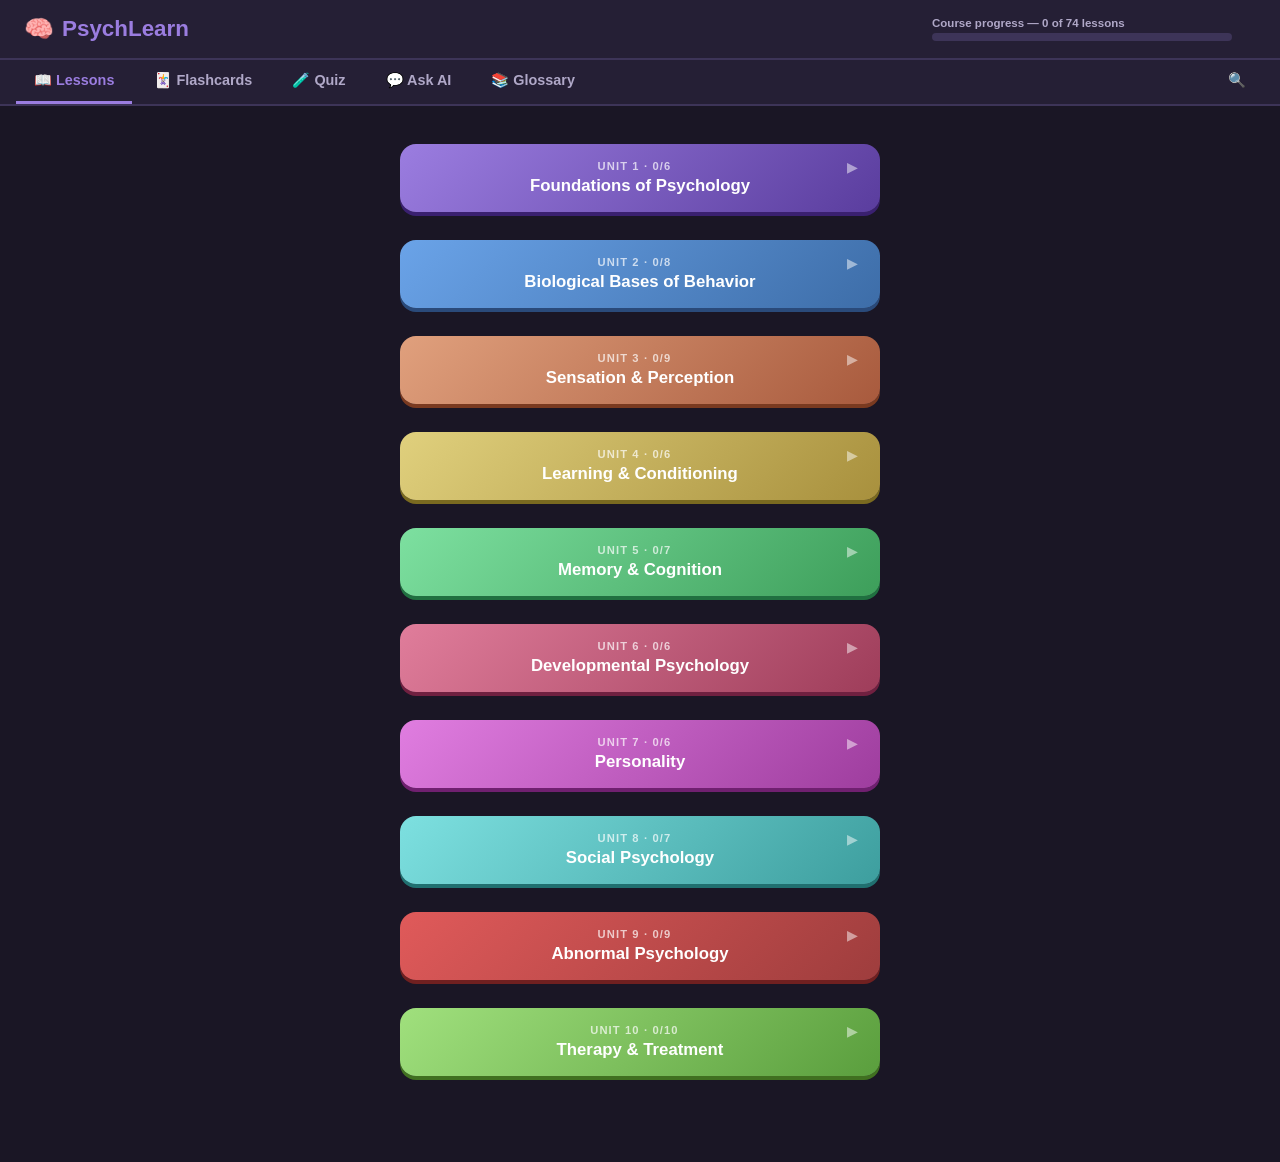
==== index.html @ 93705587 "Expand Humanistic Perspective Deep Dive to full depth - Third Force rebellion context (vs psychoanal" ====
<!DOCTYPE html>
<html lang="en">
<head>
<meta charset="UTF-8">
<meta name="viewport" content="width=device-width, initial-scale=1.0, viewport-fit=cover">
<title>PsychLearn</title>
<meta name="description" content="Learn psychology with interactive lessons, quizzes, and AI tutoring">
<meta name="theme-color" content="#1a1625">
<meta name="apple-mobile-web-app-capable" content="yes">
<meta name="apple-mobile-web-app-status-bar-style" content="black-translucent">
<meta name="apple-mobile-web-app-title" content="PsychLearn">
<link rel="manifest" href="manifest.json">
<link rel="apple-touch-icon" href="icon-192.png">
<link rel="icon" type="image/svg+xml" href="icon.svg">
<style>
  :root {
    --purple: #9b7de0;
    --purple-light: #2e2540;
    --purple-mid: #6b4fa8;
    --blue: #6aa3e8;
    --blue-light: #1e2a3d;
    --yellow: #f5c842;
    --yellow-light: #2e2a1a;
    --green: #4ade80;
    --green-light: #1a2e1a;
    --red: #e05a5a;
    --red-light: #2e1a1a;
    --bg: #1a1625;
    --card: #251f35;
    --text: #ffffff;
    --muted: #b0a8c8;
    --border: #3d3458;
    --radius: 16px;
    --shadow: 0 2px 16px rgba(0,0,0,0.07);
  }

  * { box-sizing: border-box; margin: 0; padding: 0; }

  body {
    font-family: -apple-system, BlinkMacSystemFont, 'Segoe UI', Helvetica, Arial, sans-serif;
    background: var(--bg);
    color: var(--text);
    min-height: 100vh;
    display: flex;
    flex-direction: column;
  }

  header {
    background: var(--card);
    border-bottom: 2px solid var(--border);
    padding: 0 24px;
    display: flex;
    align-items: center;
    justify-content: space-between;
    height: 60px;
    position: sticky;
    top: 0;
    z-index: 100;
  }
  .logo { font-size: 1.4rem; font-weight: 800; color: var(--purple); display: flex; align-items: center; gap: 8px; }
  .logo span { font-size: 1.5rem; }
  .progress-bar-wrap { flex: 1; max-width: 300px; margin: 0 24px; }
  .progress-label { font-size: 0.72rem; color: var(--muted); margin-bottom: 4px; font-weight: 600; }
  .progress-bar { height: 8px; background: var(--border); border-radius: 99px; overflow: hidden; }
  .progress-fill { height: 100%; background: linear-gradient(90deg, var(--purple), #a87de0); border-radius: 99px; transition: width 0.5s ease; width: 0%; }

  nav {
    background: var(--card);
    border-bottom: 2px solid var(--border);
    display: flex;
    padding: 0 16px;
    gap: 4px;
    overflow-x: auto;
  }
  .tab-btn {
    padding: 12px 18px;
    border: none;
    background: none;
    font-family: inherit;
    font-size: 0.9rem;
    font-weight: 700;
    color: var(--muted);
    cursor: pointer;
    border-bottom: 3px solid transparent;
    transition: all 0.2s;
    display: flex;
    align-items: center;
    gap: 6px;
    white-space: nowrap;
  }
  .tab-btn:hover { color: var(--purple); }
  .tab-btn.active { color: var(--purple); border-bottom-color: var(--purple); }

  .app-body { flex: 1; max-width: 900px; width: 100%; margin: 0 auto; padding: 28px 20px; }
  .tab-panel { display: none; }
  .tab-panel.active { display: block; }

  .card {
    background: var(--card);
    border-radius: var(--radius);
    box-shadow: var(--shadow);
    border: 1.5px solid var(--border);
    padding: 24px;
    margin-bottom: 16px;
  }
  .card-title { font-size: 1.1rem; font-weight: 800; margin-bottom: 8px; display: flex; align-items: center; gap: 8px; }

  /* DUO PATH */
  .duo-path { display: flex; flex-direction: column; align-items: center; padding: 10px 0 30px; }
  .duo-unit { width: 100%; max-width: 480px; margin-bottom: 8px; }
  .duo-unit-header {
    background: linear-gradient(135deg, var(--purple), #5a3d9e);
    border-radius: 16px;
    padding: 16px 22px;
    margin-bottom: 20px;
    text-align: center;
    box-shadow: 0 4px 0 #3a2070;
  }
  .duo-unit-header .unit-label { font-size: 0.7rem; font-weight: 800; text-transform: uppercase; letter-spacing: 0.1em; color: rgba(255,255,255,0.7); margin-bottom: 4px; }
  .duo-unit-header .unit-name { font-size: 1.05rem; font-weight: 800; color: white; }

  .duo-nodes { display: flex; flex-direction: column; align-items: center; gap: 0; }
  .duo-nodes .duo-node:nth-child(odd) { margin-left: -80px; }
  .duo-nodes .duo-node:nth-child(even) { margin-left: 80px; }
  .duo-node { display: flex; flex-direction: column; align-items: center; margin-bottom: 0; position: relative; z-index: 2; cursor: pointer; }
  .duo-node:not(:last-child)::after {
    content: '';
    display: block;
    width: 3px;
    height: 28px;
    background: var(--border);
    border-radius: 99px;
    margin: 4px auto;
  }
  .duo-node.done:not(:last-child)::after { background: var(--purple); }

  .duo-btn {
    width: 80px;
    height: 80px;
    border-radius: 50%;
    border: none;
    cursor: pointer;
    display: flex;
    flex-direction: column;
    align-items: center;
    justify-content: center;
    font-size: 1.8rem;
    font-weight: 800;
    transition: transform 0.15s, box-shadow 0.15s;
    position: relative;
    box-shadow: 0 6px 0 rgba(0,0,0,0.3);
  }
  .duo-btn:active { transform: translateY(3px); box-shadow: 0 3px 0 rgba(0,0,0,0.3); }
  .duo-btn.done {
    background: linear-gradient(145deg, #a87de0, var(--purple));
    box-shadow: 0 6px 0 #4a2a90;
  }
  .duo-btn.done:hover { transform: translateY(-2px); box-shadow: 0 8px 0 #4a2a90; }
  .duo-btn.next {
    background: linear-gradient(145deg, #c4a0f0, #9b7de0);
    box-shadow: 0 6px 0 #5a3890;
    animation: pulse 2s infinite;
  }
  @keyframes pulse {
    0%, 100% { box-shadow: 0 6px 0 #5a3890, 0 0 0 0 rgba(155,125,224,0.4); }
    50% { box-shadow: 0 6px 0 #5a3890, 0 0 0 10px rgba(155,125,224,0); }
  }
  .duo-checkmark {
    position: absolute;
    top: -4px;
    right: -4px;
    width: 24px;
    height: 24px;
    background: #4ade80;
    border-radius: 50%;
    display: flex;
    align-items: center;
    justify-content: center;
    font-size: 0.75rem;
    border: 2px solid var(--bg);
  }
  .duo-node-label { margin-top: 8px; text-align: center; max-width: 110px; }
  .duo-node-label .node-name { font-size: 0.78rem; font-weight: 700; line-height: 1.3; }
  .duo-node-label .node-sub { font-size: 0.68rem; color: var(--muted); margin-top: 2px; }

  /* LESSON READER */
  #lesson-reader { display: none; }
  .back-btn {
    background: none;
    border: none;
    font-family: inherit;
    font-weight: 700;
    color: var(--purple);
    cursor: pointer;
    font-size: 0.9rem;
    padding: 0;
    margin-bottom: 16px;
    display: flex;
    align-items: center;
    gap: 6px;
  }
  .lesson-header { margin-bottom: 20px; }
  .lesson-header h1 { font-family: Georgia, 'Times New Roman', serif; font-size: 1.7rem; font-weight: 600; line-height: 1.3; margin-bottom: 6px; }
  .lesson-header p { color: var(--muted); font-size: 0.88rem; }

  .lesson-body { font-family: Georgia, 'Times New Roman', serif; font-size: 1rem; line-height: 1.8; }
  .lesson-body h3 {
    font-family: -apple-system, BlinkMacSystemFont, 'Segoe UI', sans-serif;
    font-size: 1rem;
    font-weight: 800;
    color: var(--purple);
    margin: 22px 0 8px;
    text-transform: uppercase;
    letter-spacing: 0.05em;
  }
  .lesson-body p { margin-bottom: 14px; }

  .analogy-box {
    background: var(--yellow-light);
    border-left: 4px solid var(--yellow);
    border-radius: 0 10px 10px 0;
    padding: 14px 16px;
    margin: 16px 0;
    font-family: -apple-system, BlinkMacSystemFont, 'Segoe UI', sans-serif;
    font-size: 0.9rem;
  }
  .analogy-box strong { color: #e8c84a; display: block; margin-bottom: 4px; }

  .example-box {
    background: var(--green-light);
    border-left: 4px solid var(--green);
    border-radius: 0 10px 10px 0;
    padding: 14px 16px;
    margin: 16px 0;
    font-family: -apple-system, BlinkMacSystemFont, 'Segoe UI', sans-serif;
    font-size: 0.9rem;
  }
  .example-box strong { color: #4ade80; display: block; margin-bottom: 4px; }

  .key-point {
    background: var(--purple-light);
    border-radius: 10px;
    padding: 14px 16px;
    margin: 16px 0;
    font-family: -apple-system, BlinkMacSystemFont, 'Segoe UI', sans-serif;
    font-size: 0.9rem;
    display: flex;
    gap: 10px;
    align-items: flex-start;
  }
  .key-point .kp-icon { font-size: 1.1rem; flex-shrink: 0; margin-top: 1px; }

  .warning-box {
    background: var(--red-light);
    border-left: 4px solid var(--red);
    border-radius: 0 10px 10px 0;
    padding: 14px 16px;
    margin: 16px 0;
    font-family: -apple-system, BlinkMacSystemFont, 'Segoe UI', sans-serif;
    font-size: 0.9rem;
  }
  .warning-box strong { color: var(--red); display: block; margin-bottom: 4px; }

  .vocab-pill {
    display: inline-block;
    background: var(--blue-light);
    color: var(--blue);
    border-radius: 6px;
    padding: 1px 7px;
    font-family: -apple-system, BlinkMacSystemFont, 'Segoe UI', sans-serif;
    font-weight: 700;
    font-size: 0.88em;
    border-bottom: 2px solid var(--blue);
  }

  .section-divider { border: none; border-top: 2px dashed var(--border); margin: 24px 0; }

  .done-btn {
    background: var(--purple);
    color: white;
    border: none;
    border-radius: 12px;
    padding: 14px 28px;
    font-family: inherit;
    font-weight: 800;
    font-size: 1rem;
    cursor: pointer;
    margin-top: 24px;
    transition: all 0.2s;
    width: 100%;
  }
  .done-btn:hover { background: #6347a8; transform: translateY(-1px); }

  /* DEEP DIVE */
  .deep-dive-btn {
    background: none;
    border: 2px solid var(--purple);
    color: var(--purple);
    border-radius: 12px;
    padding: 12px 24px;
    font-family: inherit;
    font-weight: 800;
    font-size: 0.92rem;
    cursor: pointer;
    margin-top: 20px;
    margin-bottom: 8px;
    width: 100%;
    transition: all 0.2s;
    display: flex;
    align-items: center;
    justify-content: center;
    gap: 8px;
  }
  .deep-dive-btn:hover { background: var(--purple); color: white; transform: translateY(-1px); }
  .deep-dive-btn.active { background: var(--purple); color: white; }
  .deep-dive-content {
    background: var(--card);
    border: 1.5px solid var(--purple);
    border-radius: 14px;
    padding: 24px;
    margin-top: 12px;
    margin-bottom: 16px;
    font-family: Georgia, 'Times New Roman', serif;
    font-size: 1rem;
    line-height: 1.8;
    animation: fadeUp 0.4s ease-out;
  }
  .deep-dive-content h3 {
    font-family: -apple-system, BlinkMacSystemFont, 'Segoe UI', sans-serif;
    font-size: 1rem;
    font-weight: 800;
    color: var(--purple);
    margin: 20px 0 8px;
    text-transform: uppercase;
    letter-spacing: 0.05em;
  }
  .deep-dive-content h3:first-child { margin-top: 0; }
  .deep-dive-content p { margin-bottom: 14px; color: var(--muted); }
  .deep-dive-content p strong { color: var(--text); }
  .deep-dive-loading {
    display: flex;
    align-items: center;
    gap: 10px;
    color: var(--muted);
    font-family: -apple-system, BlinkMacSystemFont, 'Segoe UI', sans-serif;
    font-size: 0.9rem;
    padding: 20px;
  }
  .deep-dive-loading .spinner {
    width: 20px; height: 20px;
    border: 3px solid var(--border);
    border-top-color: var(--purple);
    border-radius: 50%;
    animation: spin 0.8s linear infinite;
  }
  @keyframes spin { to { transform: rotate(360deg); } }
  @keyframes fadeUp { from { opacity: 0; transform: translateY(12px); } to { opacity: 1; transform: translateY(0); } }

  /* QUIZ */
  .quiz-question { font-family: Georgia, 'Times New Roman', serif; font-size: 1.1rem; font-weight: 600; margin-bottom: 18px; line-height: 1.5; }
  .quiz-options { display: flex; flex-direction: column; gap: 10px; }
  .quiz-option {
    padding: 13px 18px;
    border: 2px solid var(--border);
    border-radius: 12px;
    cursor: pointer;
    font-weight: 600;
    font-size: 0.93rem;
    transition: all 0.18s;
    text-align: left;
    background: var(--card);
    font-family: inherit;
    color: var(--text);
  }
  .quiz-option:hover:not(:disabled) { border-color: var(--purple); background: var(--purple-light); }
  .quiz-option.correct { border-color: #2d9e6b; background: #1a2e1a; color: #4ade80; }
  .quiz-option.wrong { border-color: var(--red); background: #2e1a1a; color: var(--red); }
  .quiz-option:disabled { cursor: default; }

  .quiz-feedback { margin-top: 14px; padding: 12px 16px; border-radius: 10px; font-size: 0.9rem; font-weight: 600; display: none; }
  .quiz-feedback.show { display: block; }
  .quiz-feedback.correct { background: #1a2e1a; color: #4ade80; }
  .quiz-feedback.wrong { background: #2e1a1a; color: var(--red); }

  .next-q-btn {
    margin-top: 14px;
    padding: 10px 22px;
    background: var(--purple);
    color: white;
    border: none;
    border-radius: 10px;
    font-family: inherit;
    font-weight: 700;
    font-size: 0.9rem;
    cursor: pointer;
    display: none;
  }
  .next-q-btn.show { display: inline-block; }
  .next-q-btn:hover { background: #6347a8; }
  .quiz-score-display { text-align: center; padding: 24px; }
  .score-big { font-size: 3rem; font-weight: 800; color: var(--purple); }
  .score-label { color: var(--muted); font-size: 0.9rem; margin-top: 4px; }

  /* CHAT */
  .chat-wrap { display: flex; flex-direction: column; height: 520px; }
  .chat-messages {
    flex: 1;
    overflow-y: auto;
    padding: 16px;
    display: flex;
    flex-direction: column;
    gap: 12px;
    background: var(--bg);
    border-radius: 12px;
    border: 1.5px solid var(--border);
  }
  .msg { max-width: 82%; padding: 12px 16px; border-radius: 16px; font-size: 0.93rem; line-height: 1.6; animation: fadeUp 0.25s ease; }
  @keyframes fadeUp { from { opacity: 0; transform: translateY(8px); } to { opacity: 1; transform: translateY(0); } }
  .msg.user { background: var(--purple); color: white; align-self: flex-end; border-bottom-right-radius: 4px; }
  .msg.bot { background: var(--card); border: 1.5px solid var(--border); align-self: flex-start; border-bottom-left-radius: 4px; }
  .msg.bot.thinking { color: var(--muted); font-style: italic; }
  .chat-input-row { display: flex; gap: 10px; margin-top: 12px; }
  .chat-input {
    flex: 1;
    padding: 12px 16px;
    border: 2px solid var(--border);
    border-radius: 12px;
    font-family: inherit;
    font-size: 0.93rem;
    outline: none;
    color: var(--text);
    background: var(--card);
  }
  .chat-input:focus { border-color: var(--purple); }
  .chat-send {
    padding: 12px 20px;
    background: var(--purple);
    color: white;
    border: none;
    border-radius: 12px;
    font-family: inherit;
    font-weight: 700;
    cursor: pointer;
    font-size: 0.93rem;
  }
  .chat-send:hover { background: #6347a8; }
  .chat-send:disabled { background: var(--muted); cursor: not-allowed; }
  .chat-suggestions { display: flex; flex-wrap: wrap; gap: 8px; margin-bottom: 10px; }
  .suggestion-chip {
    padding: 6px 13px;
    background: var(--purple-light);
    color: var(--purple);
    border: 1.5px solid var(--purple-mid);
    border-radius: 99px;
    font-size: 0.8rem;
    font-weight: 700;
    cursor: pointer;
  }
  .suggestion-chip:hover { background: var(--purple); color: white; }

  /* GLOSSARY */
  .glossary-search {
    width: 100%;
    padding: 12px 16px;
    border: 2px solid var(--border);
    border-radius: 12px;
    font-family: inherit;
    font-size: 0.93rem;
    margin-bottom: 16px;
    outline: none;
    color: var(--text);
    background: var(--card);
  }
  .glossary-search:focus { border-color: var(--purple); }
  .glossary-item { border-bottom: 1.5px solid var(--border); padding: 14px 4px; }
  .glossary-item:last-child { border-bottom: none; }
  .glossary-term { font-weight: 800; font-size: 0.95rem; color: var(--purple); }
  .glossary-def { font-size: 0.88rem; color: var(--muted); margin-top: 3px; line-height: 1.5; }

  /* SEARCH */
  .search-overlay { position:fixed;inset:0;background:rgba(0,0,0,0.7);z-index:200;display:flex;align-items:flex-start;justify-content:center;padding-top:80px;backdrop-filter:blur(4px); }
  .search-box { background:var(--card);border:2px solid var(--purple);border-radius:16px;width:90%;max-width:560px;max-height:70vh;overflow:hidden;display:flex;flex-direction:column; }
  .search-input { background:transparent;border:none;border-bottom:1.5px solid var(--border);padding:16px 20px;font-family:inherit;font-size:1rem;color:var(--text);outline:none;width:100%; }
  .search-results { overflow-y:auto;padding:8px;max-height:55vh; }
  .search-result { padding:12px 16px;border-radius:10px;cursor:pointer;margin-bottom:4px; }
  .search-result:hover { background:var(--purple-light); }
  .search-result-title { font-weight:700;font-size:0.9rem;color:var(--text); }
  .search-result-type { font-size:0.72rem;font-weight:700;color:var(--purple);text-transform:uppercase;letter-spacing:0.05em; }
  .search-result-snippet { font-size:0.82rem;color:var(--muted);margin-top:4px;line-height:1.4; }

  /* READING PROGRESS */
  .reading-progress { position:fixed;top:0;left:0;height:3px;background:linear-gradient(90deg,var(--purple),#a87de0);z-index:150;transition:width 0.1s; }

  /* KEYWORD POPUP */
  .kw-popup-wrap { position:relative;display:inline; }
  .kw-popup { position:absolute;bottom:calc(100% + 8px);left:50%;transform:translateX(-50%);background:var(--card);border:1.5px solid var(--purple);border-radius:12px;padding:12px 16px;width:280px;z-index:100;box-shadow:0 8px 24px rgba(0,0,0,0.3); }
  .kw-popup::after { content:'';position:absolute;top:100%;left:50%;transform:translateX(-50%);border:8px solid transparent;border-top-color:var(--purple); }
  .kw-popup-term { font-weight:800;color:var(--purple);font-size:0.85rem;margin-bottom:4px; }
  .kw-popup-def { font-size:0.82rem;color:var(--muted);line-height:1.5; }

  /* (bookmarks removed) */

  /* FLASHCARD TAB */
  .fc-toolbar { display:flex;flex-wrap:wrap;gap:8px;margin-bottom:16px;align-items:center; }
  .fc-toolbar-btn { padding:7px 14px;border-radius:10px;border:1.5px solid var(--border);background:none;color:var(--muted);font-family:inherit;font-size:0.8rem;font-weight:700;cursor:pointer;transition:all 0.2s; }
  .fc-toolbar-btn:hover { border-color:var(--purple);color:var(--text); }
  .fc-toolbar-btn.active { background:var(--purple);color:white;border-color:var(--purple); }
  .fc-search { flex:1;min-width:150px;padding:7px 14px;border-radius:10px;border:1.5px solid var(--border);background:transparent;color:var(--text);font-family:inherit;font-size:0.85rem;outline:none; }
  .fc-search:focus { border-color:var(--purple); }
  .fc-grid { display:grid;grid-template-columns:repeat(auto-fill,minmax(260px,1fr));gap:12px; }
  .fc-item { background:var(--card);border:1.5px solid var(--border);border-radius:14px;padding:16px;cursor:pointer;transition:all 0.2s;position:relative; }
  .fc-item:hover { border-color:var(--purple);transform:translateY(-2px);box-shadow:0 4px 12px rgba(0,0,0,0.2); }
  .fc-item-term { font-weight:800;font-size:0.92rem;color:var(--purple);margin-bottom:6px; }
  .fc-item-def { font-size:0.82rem;color:var(--muted);line-height:1.5; }
  .fc-item-actions { position:absolute;top:8px;right:8px;display:flex;gap:4px; }
  .fc-item-btn { background:none;border:none;font-size:0.85rem;cursor:pointer;opacity:0.4;padding:2px; }
  .fc-item-btn:hover { opacity:1; }
  .fc-stats { display:flex;gap:12px;justify-content:center;margin-bottom:16px;font-size:0.8rem;color:var(--muted); }
  .fc-stat { padding:4px 12px;border-radius:8px;background:var(--purple-light);font-weight:700; }
  .fc-modal { position:fixed;inset:0;background:rgba(0,0,0,0.7);z-index:200;display:flex;align-items:center;justify-content:center;backdrop-filter:blur(4px); }
  .fc-modal-box { background:var(--card);border-radius:16px;padding:24px;width:90%;max-width:440px;border:2px solid var(--purple); }
  .fc-modal-title { font-weight:800;font-size:1.1rem;margin-bottom:16px; }
  .fc-modal-input { width:100%;padding:10px 14px;border:1.5px solid var(--border);border-radius:10px;background:transparent;color:var(--text);font-family:inherit;font-size:0.9rem;margin-bottom:10px;outline:none;resize:vertical; }
  .fc-modal-input:focus { border-color:var(--purple); }
  .fc-modal-btns { display:flex;gap:8px;justify-content:flex-end;margin-top:16px; }
  .fc-modal-btn { padding:8px 18px;border-radius:10px;border:none;font-family:inherit;font-weight:700;font-size:0.88rem;cursor:pointer; }
  .fc-modal-btn.primary { background:var(--purple);color:white; }
  .fc-modal-btn.secondary { background:var(--border);color:var(--muted); }

  /* COLLAPSIBLE UNITS */
  .duo-unit-header { cursor:pointer;user-select:none; }
  .unit-toggle { float:right;font-size:0.8rem;opacity:0.7; }
  .duo-nodes.collapsed { display:none; }

  /* QUIZ FILTER */
  .quiz-filter { display:flex;flex-wrap:wrap;gap:6px;margin-bottom:16px; }
  .quiz-filter-btn { padding:6px 14px;border-radius:99px;border:1.5px solid var(--border);background:none;color:var(--muted);font-family:inherit;font-size:0.78rem;font-weight:700;cursor:pointer; }
  .quiz-filter-btn.active { background:var(--purple);color:white;border-color:var(--purple); }

  /* DIAGRAM */
  .diagram-wrap { margin:20px 0;border-radius:14px;overflow:hidden;border:1.5px solid var(--border);background:#1e1830; }
  .diagram-wrap svg { width:100%;height:auto;display:block; }
  .diagram-label { font-size:0.75rem;color:var(--muted);text-align:center;padding:8px;font-weight:600; }

  ::-webkit-scrollbar { width: 6px; }
  ::-webkit-scrollbar-track { background: transparent; }
  ::-webkit-scrollbar-thumb { background: var(--border); border-radius: 99px; }

  @media (max-width: 600px) {
    header { padding: 0 12px; height: 52px; }
    .logo { font-size: 1.1rem; }
    .progress-bar-wrap { margin: 0 12px; }
    .tab-btn { padding: 10px 12px; font-size: 0.82rem; }
    .app-body { padding: 16px 12px; }
    .card { padding: 16px; }
    .duo-nodes .duo-node:nth-child(odd) { margin-left: -50px; }
    .duo-nodes .duo-node:nth-child(even) { margin-left: 50px; }
    .duo-btn { width: 64px; height: 64px; font-size: 1.4rem; }
    .duo-checkmark { width: 20px; height: 20px; font-size: 0.65rem; }
    .lesson-header h1 { font-size: 1.3rem; }
    .chat-wrap { height: 400px; }
  }
</style>
</head>
<body>

<header>
  <div class="logo"><span>🧠</span> PsychLearn</div>
  <div class="progress-bar-wrap">
    <div class="progress-label" id="progress-label">Course progress</div>
    <div class="progress-bar"><div class="progress-fill" id="course-progress"></div></div>
  </div>
</header>

<nav>
  <button class="tab-btn active" onclick="showTab('lessons',this)">📖 Lessons</button>
  <button class="tab-btn" onclick="showTab('flashcards',this)">🃏 Flashcards</button>
  <button class="tab-btn" onclick="showTab('quiz',this)">🧪 Quiz</button>
  <button class="tab-btn" onclick="showTab('chat',this)">💬 Ask AI</button>
  <button class="tab-btn" onclick="showTab('glossary',this)">📚 Glossary</button>
  <button class="tab-btn" onclick="openSearch()" style="margin-left:auto">🔍</button>
</nav>

<div class="reading-progress" id="reading-progress" style="width:0"></div>
<div class="search-overlay" id="search-overlay" style="display:none" onclick="if(event.target===this)closeSearch()">
  <div class="search-box">
    <input class="search-input" id="search-input" placeholder="Search lessons, glossary, quizzes..." oninput="doSearch(this.value)" autofocus>
    <div class="search-results" id="search-results"></div>
  </div>
</div>

<div class="app-body">
  <div class="tab-panel active" id="tab-lessons">
    <div id="lesson-list"></div>
    <div id="lesson-reader">
      <button class="back-btn" onclick="closeLesson()">← Back to lessons</button>
      <div id="lesson-content"></div>
    </div>
  </div>

  <div class="tab-panel" id="tab-flashcards">
    <div class="card">
      <div class="card-title">🃏 Flashcards</div>
      <p style="color:var(--muted);font-size:0.88rem;margin-bottom:14px;">All your flashcards in one place. Click to flip, edit, or add your own.</p>
      <div class="fc-toolbar" id="fc-toolbar"></div>
      <div class="fc-stats" id="fc-stats"></div>
      <div id="fc-container"></div>
    </div>
  </div>

  <div class="tab-panel" id="tab-quiz">
    <div class="card">
      <div class="card-title">🧪 Quick Quiz</div>
      <p style="color:var(--muted);font-size:0.88rem;margin-bottom:12px;">Filter by unit or quiz all topics.</p>
      <div class="quiz-filter" id="quiz-filter"></div>
      <div id="quiz-container"></div>
    </div>
  </div>

  <div class="tab-panel" id="tab-chat">
    <div class="card">
      <div class="card-title">💬 Ask the Psychology Tutor</div>
      <p style="color:var(--muted);font-size:0.88rem;margin-bottom:14px;">Ask anything — plain language, real examples, and analogies.</p>
      <div class="chat-suggestions">
        <span class="suggestion-chip" onclick="sendSuggestion(this)">What is classical conditioning?</span>
        <span class="suggestion-chip" onclick="sendSuggestion(this)">Explain Freud simply</span>
        <span class="suggestion-chip" onclick="sendSuggestion(this)">How does memory work?</span>
        <span class="suggestion-chip" onclick="sendSuggestion(this)">What causes anxiety?</span>
        <span class="suggestion-chip" onclick="sendSuggestion(this)">Explain the bystander effect</span>
      </div>
      <div class="chat-wrap">
        <div class="chat-messages" id="chat-messages">
          <div class="msg bot">👋 Hi! I'm your psychology tutor. Ask me anything about the mind, behaviour, or mental health!</div>
        </div>
        <div class="chat-input-row">
          <input class="chat-input" id="chat-input" placeholder="Ask a psychology question..." onkeydown="if(event.key==='Enter')sendChat()">
          <button class="chat-send" id="chat-send-btn" onclick="sendChat()">Send</button>
        </div>
      </div>
    </div>
  </div>

  <div class="tab-panel" id="tab-glossary">
    <div class="card">
      <div class="card-title">📚 Glossary</div>
      <input class="glossary-search" id="glossary-search" placeholder="Search terms..." oninput="filterGlossary()">
      <div id="glossary-list"></div>
    </div>
  </div>
</div>

<script>
const units = [
  { label:"Foundations of Psychology", unitNum:1, gradient:"linear-gradient(135deg,#9b7de0,#5a3d9e)", shadow:"#3a2070",
    nodes:[{icon:"🧠",name:"What Is Psychology?",sub:"The science of mind"},{icon:"📜",name:"History of Psychology",sub:"From philosophy to science"},{icon:"🔬",name:"Modern Perspectives",sub:"Many lenses, one mind"},{icon:"📊",name:"Research Methods",sub:"How psychologists study"},{icon:"⚖️",name:"Ethics in Research",sub:"Protecting participants"},{icon:"🗂️",name:"Subfields",sub:"Branches of psychology"}]},
  { label:"Biological Bases of Behavior", unitNum:2, gradient:"linear-gradient(135deg,#6aa3e8,#3d6da8)", shadow:"#2a4a7a",
    nodes:[{icon:"⚡",name:"The Neuron",sub:"Building block of the brain"},{icon:"🔌",name:"Neural Communication",sub:"How signals travel"},{icon:"💊",name:"Key Neurotransmitters",sub:"Chemical messengers"},{icon:"🌐",name:"The Nervous System",sub:"CNS and PNS"},{icon:"🧠",name:"Brain Structure",sub:"Regions and functions"},{icon:"🔀",name:"Brain Lateralization",sub:"Left vs right"},{icon:"🧬",name:"Endocrine System",sub:"Hormones and glands"},{icon:"📸",name:"Brain Plasticity & Imaging",sub:"Rewiring and scanning"}]},
  { label:"Sensation & Perception", unitNum:3, gradient:"linear-gradient(135deg,#e0a07d,#a85a3d)", shadow:"#7a3a20",
    nodes:[{icon:"👁️",name:"Sensation vs Perception",sub:"Detect vs interpret"},{icon:"📏",name:"Thresholds & Sensitivity",sub:"Limits of detection"},{icon:"🌈",name:"Vision",sub:"How we see"},{icon:"🔊",name:"Hearing",sub:"How we hear"},{icon:"✋",name:"Other Senses",sub:"Touch, taste, smell"},{icon:"🧩",name:"Perceptual Organization",sub:"Gestalt principles"},{icon:"📐",name:"Depth Perception",sub:"Seeing in 3D"},{icon:"🎭",name:"Constancies & Illusions",sub:"When perception tricks us"},{icon:"🎯",name:"Attention",sub:"What we notice"}]},
  { label:"Learning & Conditioning", unitNum:4, gradient:"linear-gradient(135deg,#e0d07d,#a8903d)", shadow:"#7a6a20",
    nodes:[{icon:"📚",name:"What Is Learning?",sub:"Change through experience"},{icon:"🔔",name:"Classical Conditioning",sub:"Pavlov's dogs"},{icon:"🎰",name:"Operant Conditioning",sub:"Rewards and punishments"},{icon:"⚖️",name:"Comparing CC & OC",sub:"Key differences"},{icon:"👀",name:"Observational Learning",sub:"Learning by watching"},{icon:"💭",name:"Cognitive Influences",sub:"Thinking and learning"}]},
  { label:"Memory & Cognition", unitNum:5, gradient:"linear-gradient(135deg,#7de0a0,#3d9e5a)", shadow:"#207040",
    nodes:[{icon:"💾",name:"Nature of Memory",sub:"How memories work"},{icon:"📝",name:"Encoding",sub:"Getting info in"},{icon:"🗄️",name:"Storage",sub:"Keeping info"},{icon:"🔍",name:"Retrieval",sub:"Getting info out"},{icon:"🕳️",name:"Forgetting",sub:"Why we lose memories"},{icon:"🪞",name:"Memory Distortion",sub:"False memories"},{icon:"🧩",name:"Thinking & Problem-Solving",sub:"Heuristics and biases"}]},
  { label:"Developmental Psychology", unitNum:6, gradient:"linear-gradient(135deg,#e07d9b,#9e3d5a)", shadow:"#702040",
    nodes:[{icon:"🌱",name:"Intro to Development",sub:"Lifespan changes"},{icon:"🤰",name:"Prenatal Development",sub:"Before birth"},{icon:"👶",name:"Infancy & Childhood",sub:"Piaget's stages"},{icon:"❤️",name:"Social & Emotional",sub:"Attachment & parenting"},{icon:"🎓",name:"Adolescence",sub:"Identity formation"},{icon:"🧓",name:"Adulthood & Aging",sub:"Later stages"}]},
  { label:"Personality", unitNum:7, gradient:"linear-gradient(135deg,#e07de0,#9e3d9e)", shadow:"#702070",
    nodes:[{icon:"🎭",name:"What Is Personality?",sub:"Enduring patterns"},{icon:"🛋️",name:"Psychoanalytic Perspective",sub:"Freud's theory"},{icon:"🌻",name:"Humanistic Perspective",sub:"Maslow & Rogers"},{icon:"📊",name:"Trait Perspective",sub:"The Big Five"},{icon:"🔄",name:"Social-Cognitive",sub:"Bandura's approach"},{icon:"📋",name:"Personality Assessment",sub:"Measuring personality"}]},
  { label:"Social Psychology", unitNum:8, gradient:"linear-gradient(135deg,#7de0e0,#3d9e9e)", shadow:"#207070",
    nodes:[{icon:"👥",name:"What Is Social Psych?",sub:"People in context"},{icon:"💬",name:"Social Thinking",sub:"Attribution & attitudes"},{icon:"🫂",name:"Social Influence",sub:"Conformity & obedience"},{icon:"⛔",name:"Prejudice & Discrimination",sub:"Stereotypes & bias"},{icon:"😤",name:"Aggression",sub:"Causes of violence"},{icon:"💕",name:"Attraction & Relationships",sub:"What draws us together"},{icon:"🤝",name:"Prosocial Behavior",sub:"Helping others"}]},
  { label:"Abnormal Psychology", unitNum:9, gradient:"linear-gradient(135deg,#e05a5a,#9e3d3d)", shadow:"#702020",
    nodes:[{icon:"❓",name:"Defining Abnormal",sub:"What counts as a disorder"},{icon:"📖",name:"The DSM",sub:"Classification system"},{icon:"😰",name:"Anxiety Disorders",sub:"Excessive worry & fear"},{icon:"🔁",name:"OCD & Related",sub:"Obsessions & compulsions"},{icon:"😔",name:"Depressive Disorders",sub:"Persistent sadness"},{icon:"🎢",name:"Bipolar Disorder",sub:"Mood extremes"},{icon:"🌀",name:"Schizophrenia",sub:"Break from reality"},{icon:"🪞",name:"Dissociative Disorders",sub:"Disrupted identity"},{icon:"🧩",name:"Personality Disorders",sub:"Enduring patterns"}]},
  { label:"Therapy & Treatment", unitNum:10, gradient:"linear-gradient(135deg,#a0e07d,#5a9e3d)", shadow:"#407020",
    nodes:[{icon:"🏥",name:"Overview of Treatment",sub:"Who provides help"},{icon:"🛋️",name:"Psychodynamic Therapies",sub:"Unconscious conflicts"},{icon:"🌻",name:"Humanistic Therapies",sub:"Person-centred"},{icon:"🔧",name:"Behavioral Therapies",sub:"Learning-based"},{icon:"💭",name:"Cognitive Therapies",sub:"Changing thoughts"},{icon:"⚙️",name:"CBT",sub:"Gold standard"},{icon:"👨‍👩‍👧",name:"Group & Family",sub:"Systems approach"},{icon:"💊",name:"Biomedical Therapies",sub:"Medication & brain stim"},{icon:"📈",name:"Evaluating Therapies",sub:"Does therapy work?"},{icon:"🌟",name:"Prevention & Well-Being",sub:"Positive psychology"}]},
];

// Lesson content - Units 1-2 full, rest placeholder
const L={};
L["What Is Psychology?"]=`<div class="lesson-body">
<h3>Defining Psychology</h3>
<p><span class="vocab-pill">Psychology</span> is the scientific study of <strong>behaviour</strong> and <strong>mental processes</strong>. "Behaviour" refers to any observable action — from eye movements to speech to measurable brain activity — while "mental processes" include thoughts, feelings, perceptions, memories, motivations, and dreams that can only be inferred from behaviour.</p>

<p>This definition contains two critical words. First, <em>scientific</em>: psychology is not common sense, folk wisdom, or armchair speculation. It is a rigorous <span class="vocab-pill">empirical science</span> that relies on systematic observation, precise measurement, controlled experimentation, and peer-reviewed replication. Second, <em>behaviour and mental processes</em>: the scope is vast, encompassing everything from the firing of a single neuron to the dynamics of entire cultures.</p>

<div class="analogy-box">
<strong>🔭 Think of it like this:</strong>
If biology studies the body's hardware, psychology studies the software — the programs running on top. But unlike computer software, the "programs" of the mind are shaped by evolution, culture, personal history, and moment-to-moment experience. Psychology asks: how does this software work, why does it sometimes crash, and how can we optimise it?
</div>

<hr class="section-divider">

<h3>Psychology's Four Goals</h3>
<p>At the university level, psychologists organise their work around four fundamental goals:</p>
<p>1. <strong>Describe</strong> — Systematically observe and document behaviour. What is happening? (e.g., recording how often a child displays aggressive behaviour in a classroom)</p>
<p>2. <strong>Explain</strong> — Identify the causes and reasons for behaviour. Why is it happening? (e.g., linking aggression to frustration, modelling, or neurochemical imbalances)</p>
<p>3. <strong>Predict</strong> — Forecast when and under what conditions a behaviour will occur. (e.g., predicting relapse risk in addiction based on environmental cues)</p>
<p>4. <strong>Control/Change</strong> — Apply knowledge to modify behaviour in beneficial ways. (e.g., using cognitive-behavioural therapy to reduce anxiety)</p>

<div class="key-point">
<span class="kp-icon">💡</span>
<span><strong>Key distinction:</strong> Psychology differs from psychiatry. Psychologists typically hold a Ph.D. or Psy.D. and use psychological interventions. Psychiatrists hold an M.D. and can prescribe medication. Both work with mental health, but their training and tools differ.</span>
</div>

<hr class="section-divider">

<h3>Levels of Analysis</h3>
<p>Any psychological phenomenon can be examined at multiple <span class="vocab-pill">levels of analysis</span>:</p>
<p>🧬 <strong>Biological</strong> — Genes, neurotransmitters, brain structures, hormones</p>
<p>🧠 <strong>Psychological</strong> — Thoughts, emotions, learning history, personality traits</p>
<p>🌍 <strong>Social-cultural</strong> — Relationships, cultural norms, socioeconomic status, media</p>

<p>Consider depression: at the biological level, we examine serotonin deficits and genetic predisposition. At the psychological level, we study negative thought patterns and learned helplessness. At the social-cultural level, we consider poverty, isolation, and stigma. The <span class="vocab-pill">biopsychosocial model</span> integrates all three — and this is the dominant framework in modern psychology.</p>

<div class="example-box">
<strong>🔗 Real-life example:</strong>
Why can't you stop checking your phone? <strong>Biological:</strong> dopamine spikes with each notification. <strong>Psychological:</strong> variable-ratio reinforcement (the same principle behind slot machines — unpredictable rewards are the most addictive). <strong>Social-cultural:</strong> social comparison and fear of missing out (FOMO). A complete explanation requires all three levels.
</div>

<hr class="section-divider">

<h3>Psychology as a Science</h3>
<p>What makes psychology scientific rather than philosophical? Three features:</p>
<p><strong>Empiricism</strong> — Claims must be supported by observable, measurable evidence, not intuition or authority.</p>
<p><strong>Objectivity</strong> — Researchers use standardised procedures, operational definitions (defining abstract concepts in measurable terms), and statistical analysis to minimise bias.</p>
<p><strong>Falsifiability</strong> — A scientific hypothesis must be testable and potentially disprovable. Karl Popper argued that this is what separates science from pseudoscience. Freud's theories were criticised precisely because many of his claims could not be falsified.</p>

<div class="warning-box">
<strong>⚠️ Critical thinking alert:</strong>
Be wary of <strong>pseudoscience</strong> in psychology: astrology, graphology (handwriting analysis for personality), and many "learning styles" claims lack empirical support. Always ask: What is the evidence? Was it peer-reviewed? Can it be replicated?
</div>

<hr class="section-divider">

<h3>The Replication Crisis</h3>
<p>In 2015, the <strong>Open Science Collaboration</strong> attempted to replicate 100 published psychology studies. Only about 36% produced the same results. This "<span class="vocab-pill">replication crisis</span>" shook the field and led to major reforms:</p>
<p>• <strong>Pre-registration</strong> of hypotheses and methods before data collection</p>
<p>• Larger sample sizes and greater <strong>statistical power</strong></p>
<p>• Open data and open materials for transparency</p>
<p>• Increased emphasis on <strong>effect sizes</strong> rather than just p-values</p>
<p>• Registered replication reports in major journals</p>

<div class="key-point">
<span class="kp-icon">💡</span>
<span>The replication crisis is not a failure of psychology — it's a sign of a healthy, self-correcting science. The reforms it triggered have made psychological research more rigorous than ever.</span>
</div>
</div>`;

L["History of Psychology"]=`<div class="lesson-body">
<h3>Philosophical Roots</h3>
<p>The questions psychology addresses — What is the mind? How do we learn? What motivates us? — have been debated for millennia. Understanding this history is essential because many "modern" debates in psychology are reincarnations of ancient philosophical disagreements.</p>

<p><strong>Plato</strong> (427–347 BCE) argued for <span class="vocab-pill">nativism</span> — the idea that certain knowledge is innate, present from birth. He believed the soul (mind) was separate from the body and that true knowledge came from rational contemplation, not sensory experience.</p>

<p><strong>Aristotle</strong> (384–322 BCE), Plato's student, took the opposite view: <span class="vocab-pill">empiricism</span> — all knowledge comes from sensory experience. He also proposed early associationist principles (contiguity, similarity, contrast) that would later influence learning theory.</p>

<p><strong>René Descartes</strong> (1596–1650) proposed <span class="vocab-pill">mind-body dualism</span> — the mind (res cogitans) and body (res extensa) are fundamentally different substances that interact through the pineal gland. His famous <em>"Cogito, ergo sum"</em> ("I think, therefore I am") placed consciousness at the centre of philosophical inquiry.</p>

<p><strong>John Locke</strong> (1632–1704) argued that the mind begins as a <span class="vocab-pill">tabula rasa</span> (blank slate), written upon entirely by experience. This empiricist tradition directly influenced behaviourism centuries later.</p>

<div class="key-point">
<span class="kp-icon">💡</span>
<span>The Plato–Aristotle divide maps onto the modern <strong>nature vs. nurture</strong> debate. The Descartes–Locke divide maps onto the <strong>mind–body problem</strong> — which neuroscience continues to wrestle with today.</span>
</div>

<hr class="section-divider">

<h3>The Birth of Scientific Psychology</h3>
<p>In <strong>1879</strong>, <span class="vocab-pill">Wilhelm Wundt</span> established the first formal psychology laboratory at the University of Leipzig, Germany. This date marks the official birth of psychology as a discipline separate from philosophy and physiology.</p>

<p>Wundt used <span class="vocab-pill">introspection</span> — trained, systematic self-observation of one's own conscious experiences. Participants would report their sensations, feelings, and thoughts in response to controlled stimuli. His student <strong>Edward Titchener</strong> brought this approach to Cornell University and called it <span class="vocab-pill">structuralism</span> — the attempt to identify the basic structures (elements) of consciousness, much like a chemist identifies elements on the periodic table.</p>

<p><strong>William James</strong> at Harvard rejected structuralism as too narrow. He championed <span class="vocab-pill">functionalism</span>, inspired by Darwin's theory of evolution: rather than asking <em>what</em> consciousness is made of, he asked <em>what it's for</em> — how do mental processes help organisms adapt to their environment? His landmark textbook <em>The Principles of Psychology</em> (1890) remains influential.</p>

<div class="analogy-box">
<strong>🔭 Analogy:</strong>
Structuralism is like disassembling a clock to catalogue every gear and spring. Functionalism is like asking: what does this clock <em>do</em>? How does it help its owner navigate the day? Both are valid questions, but functionalism proved more productive for the field.
</div>

<hr class="section-divider">

<h3>Major Schools of Thought</h3>

<p>🔔 <strong>Behaviourism (1913–1960s)</strong></p>
<p><strong>John B. Watson</strong> published his "behaviourist manifesto" in 1913, declaring that psychology should abandon the study of consciousness entirely and focus exclusively on <strong>observable behaviour</strong>. Watson believed that with the right conditioning, he could shape any infant into "any type of specialist" regardless of talents or ancestry — a radical environmentalist position.</p>
<p><strong>B.F. Skinner</strong> extended behaviourism through his work on <span class="vocab-pill">operant conditioning</span>, demonstrating that behaviour is controlled by its consequences (reinforcement and punishment). Skinner rejected all mentalistic explanations — thoughts, feelings, and intentions were, for him, epiphenomena irrelevant to a science of behaviour. His work dominated American psychology for decades.</p>

<p>🛋️ <strong>Psychoanalysis (1890s–present)</strong></p>
<p><strong>Sigmund Freud</strong> (1856–1939) developed the psychoanalytic approach, arguably the most culturally influential psychological theory ever proposed. Freud argued that behaviour is driven by <span class="vocab-pill">unconscious</span> motives — desires, memories, and conflicts hidden from awareness. He proposed three personality structures (id, ego, superego), psychosexual stages of development, and defence mechanisms. While many of Freud's specific claims have not been supported empirically, his broader insight — that much mental life operates outside conscious awareness — has been validated by modern cognitive neuroscience.</p>

<p>🌻 <strong>Humanistic Psychology (1950s–1970s)</strong></p>
<p><strong>Abraham Maslow</strong> and <strong>Carl Rogers</strong> championed a "third force" in psychology, rejecting both the determinism of behaviourism (you are your reinforcement history) and psychoanalysis (you are your unconscious conflicts). They emphasised human agency, <span class="vocab-pill">free will</span>, subjective experience, and the innate drive toward <span class="vocab-pill">self-actualisation</span> — becoming the best version of oneself.</p>

<p>💻 <strong>The Cognitive Revolution (1960s–present)</strong></p>
<p>Beginning in the 1950s–60s, psychologists grew dissatisfied with behaviourism's refusal to study internal mental processes. The <span class="vocab-pill">cognitive revolution</span> was fuelled by advances in computer science (the computer as a metaphor for the mind), linguistics (Noam Chomsky's critique of Skinner's account of language), and neuroscience. Cognitive psychology studies how people <strong>perceive, attend, remember, think, decide, and solve problems</strong>. It remains the dominant paradigm today.</p>

<div class="key-point">
<span class="kp-icon">💡</span>
<span><strong>Exam tip:</strong> Each school didn't simply replace the last — they coexist. Modern psychology draws from all traditions. A clinical psychologist might use CBT (cognitive-behavioural), prescribe mindfulness (humanistic roots), and consider attachment patterns (psychodynamic origins) — all for the same patient.</span>
</div>

<hr class="section-divider">

<h3>Important Figures Often Overlooked</h3>
<p><strong>Mary Whiton Calkins</strong> (1863–1930) — Completed all requirements for a Harvard Ph.D. but was denied the degree because she was a woman. By <strong>1905</strong>, she was elected as the <strong>first female president of the APA</strong>. By 1946, nearly one-quarter of American psychologists were female. Developed the paired-associate technique still used in memory research.</p>
<p><strong>Margaret Floy Washburn</strong> (1871–1939) — First woman to earn a Ph.D. in psychology (Cornell, 1894). Wrote <em>The Animal Mind</em>, a foundational text in comparative psychology.</p>
<p><strong>Francis Cecil Sumner</strong> (1895–1954) — First African American to earn a Ph.D. in psychology (Clark University, 1920). Known as the "Father of Black Psychology."</p>
<p><strong>Kenneth and Mamie Clark</strong> — Their "doll studies" on racial identity were cited in the U.S. Supreme Court's <em>Brown v. Board of Education</em> (1954) decision to desegregate schools.</p>

<div class="example-box">
<strong>🔗 Why this matters:</strong>
Psychology's history includes significant exclusion based on gender, race, and culture. Recognising these contributions and biases is essential for understanding both the field's achievements and its limitations. The push for diversity in psychological research is not just ethical — it produces better science.
</div>
</div>`;

L["Modern Perspectives"]=`<div class="lesson-body">
<h3>Seven Major Perspectives</h3>
<p>Contemporary psychology does not rely on a single theoretical framework. Instead, researchers and clinicians draw from multiple <span class="vocab-pill">perspectives</span> — each offering a distinct level of analysis and set of assumptions about what drives behaviour. Understanding these perspectives is essential because they shape what questions are asked, what methods are used, and what counts as an explanation.</p>

<p>🧬 <strong>Biological (Neuroscience) Perspective</strong></p>
<p>Examines how the brain, neurotransmitters, hormones, genetics, and evolutionary processes influence behaviour. This perspective uses tools like fMRI, EEG, genetic sequencing, and pharmacological manipulation. It has been especially productive in understanding mental disorders — for example, the role of serotonin in depression, dopamine in schizophrenia, and amygdala hyperactivity in anxiety disorders.</p>

<p>🦎 <strong>Evolutionary Perspective</strong></p>
<p>Applies <span class="vocab-pill">natural selection</span> principles to psychological traits. It asks: how might this behaviour or cognitive tendency have helped our ancestors survive and reproduce? For example, why humans have a strong fear of snakes (they were a genuine threat), why we prefer sweet and fatty foods (energy-dense in ancestral environments), and why jealousy exists (mate-guarding). Critics note that evolutionary explanations can be <strong>unfalsifiable "just-so stories"</strong> if not carefully tested.</p>

<p>🛋️ <strong>Psychodynamic Perspective</strong></p>
<p>A modern revision of Freud's psychoanalysis that retains the core insight: much of mental life is <strong>unconscious</strong>, early experiences shape personality, and internal conflicts influence behaviour. Modern psychodynamic research focuses on attachment patterns, implicit processes, and the therapeutic relationship rather than Freud's specific constructs (id, ego, superego).</p>

<p>🔔 <strong>Behavioural Perspective</strong></p>
<p>Studies how <span class="vocab-pill">classical conditioning</span>, <span class="vocab-pill">operant conditioning</span>, and environmental contingencies shape behaviour. Modern behaviourism (applied behaviour analysis) is highly effective in treating autism, phobias, and addiction. It has moved beyond Skinner's radical rejection of mental processes.</p>

<p>💭 <strong>Cognitive Perspective</strong></p>
<p>Investigates internal mental processes: how people perceive, attend, encode, store, retrieve, think, reason, decide, and solve problems. Uses the <strong>information-processing model</strong> (mind as computer). Cognitive psychology has been especially influential in understanding memory distortion, decision-making biases, and language processing.</p>

<p>🌻 <strong>Humanistic Perspective</strong></p>
<p>Emphasises subjective experience, personal growth, free will, and the drive toward <span class="vocab-pill">self-actualisation</span>. Focuses on the whole person rather than isolated behaviours or symptoms. Has strongly influenced counselling, positive psychology, and person-centred approaches to therapy.</p>

<p>🌍 <strong>Sociocultural Perspective</strong></p>
<p>Examines how behaviour and thinking vary across <strong>cultures, social contexts, and group identities</strong>. This perspective highlights that much of what we consider "universal" in psychology is actually derived from studies of WEIRD populations — <span class="vocab-pill">Western, Educated, Industrialised, Rich, and Democratic</span> — which represent only about 12% of the world's population. Cross-cultural research reveals significant variation in areas like conformity, emotional expression, self-concept, and moral reasoning.</p>

<div class="analogy-box">
<strong>🔭 Analogy:</strong>
Imagine you're trying to understand why someone failed an exam. The biological perspective asks about their sleep and brain chemistry. The cognitive perspective examines their study strategies. The behavioural perspective looks at their reinforcement history. The psychodynamic perspective explores test anxiety rooted in childhood pressure. The sociocultural perspective considers cultural attitudes toward academic failure. Each reveals something true — and no single perspective captures the full picture.
</div>

<hr class="section-divider">

<h3>The Biopsychosocial Model</h3>
<p>The <span class="vocab-pill">biopsychosocial model</span> integrates biological, psychological, and social factors into a unified framework. It is the dominant model in clinical psychology, health psychology, and psychiatry. Rather than debating which factor matters most, it recognises that they interact dynamically.</p>

<div class="key-point">
<span class="kp-icon">💡</span>
<span><strong>University-level insight:</strong> When writing essays, you'll score highest by demonstrating multi-perspective thinking. Don't just describe one perspective — compare them, evaluate their strengths and limitations, and explain how they complement each other. This is called <strong>eclecticism</strong> or <strong>integration</strong>.</span>
</div>
</div>`;

L["Research Methods"]=`<div class="lesson-body">
<h3>The Scientific Method in Psychology</h3>
<p>Psychological research follows the <span class="vocab-pill">scientific method</span> — a systematic cycle of observation, hypothesis formation, testing, and revision:</p>
<p>1. <strong>Observe</strong> a phenomenon and identify a question</p>
<p>2. <strong>Review existing literature</strong> to see what's already known</p>
<p>3. <strong>Formulate a hypothesis</strong> — a specific, testable prediction about the relationship between variables</p>
<p>4. <strong>Design and conduct a study</strong> to test the hypothesis</p>
<p>5. <strong>Analyse data</strong> using statistical methods</p>
<p>6. <strong>Draw conclusions</strong>, report findings, and submit for peer review</p>
<p>7. <strong>Replicate</strong> — other researchers repeat the study to verify findings</p>

<p>A <span class="vocab-pill">theory</span> in science is not a guess — it is a well-substantiated explanation of some aspect of the natural world that has been repeatedly tested and confirmed. Good theories generate testable hypotheses, are parsimonious (simple), and can be falsified.</p>

<hr class="section-divider">

<h3>Research Designs</h3>

<p>🧪 <strong>Experiments</strong> — The gold standard for establishing <strong>causation</strong>. The researcher manipulates an <span class="vocab-pill">independent variable</span> (IV) and measures its effect on a <span class="vocab-pill">dependent variable</span> (DV), while holding <span class="vocab-pill">confounding variables</span> constant.</p>
<p><strong>Random assignment</strong> to experimental and control groups ensures that any pre-existing differences between participants are distributed evenly, so the only systematic difference between groups is the IV.</p>
<p><strong>Control conditions</strong> provide a baseline. A <strong>placebo control</strong> accounts for participant expectations. <strong>Double-blind</strong> procedures (neither participant nor experimenter knows group assignment) prevent demand characteristics and experimenter bias.</p>

<div class="example-box">
<strong>🔗 Example:</strong>
Testing whether caffeine improves memory: IV = caffeine (200mg vs. placebo). DV = number of words recalled. Random assignment ensures groups are equivalent. Double-blind ensures neither the participant nor the tester knows who got caffeine. If the caffeine group recalls significantly more words, we can infer causation.
</div>

<p>📈 <strong>Correlational Studies</strong></p>
<p>Measure the <strong>relationship between two variables</strong> without manipulation. A <span class="vocab-pill">correlation coefficient</span> (r) ranges from -1.0 to +1.0:</p>
<p>• <strong>Positive correlation</strong> (+): as one variable increases, so does the other (e.g., study time and grades)</p>
<p>• <strong>Negative correlation</strong> (-): as one increases, the other decreases (e.g., stress and immune function)</p>
<p>• <strong>Zero correlation</strong> (0): no systematic relationship</p>
<p>The <strong>absolute value</strong> indicates strength: r = 0.80 is stronger than r = 0.30, regardless of sign.</p>

<div class="warning-box">
<strong>⚠️ The cardinal rule of correlation:</strong>
<strong>Correlation does not imply causation.</strong> Three possibilities always exist: (1) A causes B, (2) B causes A, or (3) a <strong>third variable</strong> (C) causes both. Example: ice cream sales and drowning deaths are positively correlated — but ice cream doesn't cause drowning. Hot weather (third variable) drives both.
</div>

<p>📋 <strong>Surveys</strong> — Self-report data from large samples. Strengths: efficient, large N. Weaknesses: response bias, social desirability, wording effects. A question asking "Do you support gun control?" vs. "Do you support protecting citizens' rights?" may yield very different results — this is called a <strong>framing effect</strong>.</p>

<p>🔎 <strong>Case Studies</strong> — In-depth analysis of a single individual or small group (e.g., patient H.M., Phineas Gage). Provide rich, detailed data but have very limited <span class="vocab-pill">generalisability</span>.</p>

<p>🌿 <strong>Naturalistic Observation</strong> — Observing behaviour in natural settings without intervention. High <span class="vocab-pill">ecological validity</span> but no control over variables and risk of observer bias.</p>

<p>📅 <strong>Longitudinal vs. Cross-Sectional Designs</strong></p>
<p><strong>Longitudinal</strong>: follow the same group over time (months, years, decades). Reveals developmental change but is expensive and suffers from attrition (dropouts). <strong>Cross-sectional</strong>: compare different age groups at a single point in time. Faster but confounds age effects with <span class="vocab-pill">cohort effects</span> (generational differences).</p>

<hr class="section-divider">

<h3>Statistical Reasoning</h3>
<p><strong>Descriptive statistics</strong> summarise data:</p>
<p>• <strong>Measures of central tendency</strong>: mean (average), median (middle value), mode (most frequent)</p>
<p>• <strong>Measures of variability</strong>: range, <span class="vocab-pill">standard deviation</span> (average distance from the mean)</p>
<p>• The mean is sensitive to <strong>outliers</strong> (extreme scores) — when data are skewed, the median is more representative.</p>

<p><strong>Inferential statistics</strong> determine whether findings are likely due to chance:</p>
<p>• <strong>Statistical significance</strong>: conventionally, p < .05 (less than 5% probability the result occurred by chance)</p>
<p>• <strong>Effect size</strong>: measures the <em>magnitude</em> of a finding (e.g., Cohen's d). A result can be statistically significant but practically trivial if the effect size is tiny.</p>
<p>• <strong>Confidence intervals</strong>: a range within which the true population value likely falls</p>

<div class="key-point">
<span class="kp-icon">💡</span>
<span><strong>University-level nuance:</strong> The p-value does NOT tell you the probability that your hypothesis is true. It tells you the probability of observing your data (or more extreme data) <em>if the null hypothesis were true</em>. This is a common misconception — even among researchers. The move toward reporting effect sizes and confidence intervals reflects growing recognition of p-value limitations.</span>
</div>

<hr class="section-divider">

<h3>Sampling and Validity</h3>
<p><span class="vocab-pill">Random sampling</span> (every member of the population has an equal chance of being selected) supports <strong>external validity</strong> — the ability to generalise findings to the broader population.</p>
<p><strong>Internal validity</strong> — the degree to which a study establishes a true cause-and-effect relationship — depends on controlling confounds, using proper controls, and random assignment.</p>
<p><strong>Operational definitions</strong> specify how abstract concepts are measured (e.g., "anxiety" defined as a score on the Beck Anxiety Inventory). This allows replication and precise communication.</p>
</div>`;

L["Ethics in Research"]=`<div class="lesson-body">
<h3>Why Ethics Matter</h3>
<p>The history of psychology includes studies that would be considered deeply unethical today. Understanding research ethics is not just about following rules — it's about recognising the power researchers have over participants and the responsibility that comes with it.</p>

<hr class="section-divider">

<h3>Core Ethical Principles</h3>
<p>The <strong>APA (American Psychological Association)</strong> and the <strong>BPS (British Psychological Society)</strong> publish ethical codes that govern all research and clinical practice:</p>

<p>✅ <strong>Informed consent</strong> — Participants must be clearly told about the study's purpose, procedures, potential risks and benefits, and their absolute right to <strong>withdraw at any time</strong> without penalty. Consent must be voluntary — no coercion, and special protections for vulnerable populations (children, prisoners, patients).</p>

<p>🎭 <strong>Deception</strong> — Deceiving participants is permitted <em>only</em> when: (1) the study cannot be conducted otherwise, (2) the scientific value justifies it, and (3) participants are <span class="vocab-pill">debriefed</span> — fully informed about the true nature of the study and given the opportunity to withdraw their data. Deception should never cause distress beyond what participants would experience in ordinary life.</p>

<p>🔒 <strong>Confidentiality</strong> — All personal data must be protected. Results should be reported anonymously. Data storage must comply with legal requirements (e.g., GDPR in Europe).</p>

<p>🛡️ <strong>Protection from harm</strong> — Researchers must minimise physical and psychological risk. If unexpected harm occurs, the study must be stopped. Participants should leave in the same state they arrived.</p>

<p>🐾 <strong>Animal research</strong> — Must follow strict guidelines: minimise suffering, use the fewest animals possible, and ensure procedures are approved by an <span class="vocab-pill">Institutional Animal Care and Use Committee (IACUC)</span>. Animals may be used only when there is no viable alternative and the potential knowledge justifies the procedures.</p>

<hr class="section-divider">

<h3>Historical Cases That Changed Ethics</h3>

<div class="example-box">
<strong>🔗 Milgram's Obedience Study (1963):</strong>
Participants believed they were delivering dangerous electric shocks to another person. Many showed extreme distress — sweating, trembling, nervous laughter. While the study revealed profound insights about obedience to authority, participants were deceived and subjected to significant psychological stress. This study was a major catalyst for stricter ethical guidelines.
</div>

<div class="example-box">
<strong>🔗 Zimbardo's Stanford Prison Experiment (1971):</strong>
Students assigned to "guard" and "prisoner" roles in a simulated prison quickly descended into abusive dynamics. The study was terminated after just 6 days (of a planned 14). Guards became cruel; prisoners suffered emotional breakdowns. Criticised for lack of informed consent (participants didn't know what they were truly consenting to), failure to protect from harm, and Zimbardo's dual role as researcher and "prison superintendent." Recent reanalyses have questioned the study's validity entirely.
</div>

<div class="example-box">
<strong>🔗 Watson's Little Albert Experiment (1920):</strong>
Watson conditioned a 9-month-old infant to fear a white rat by pairing it with loud, frightening noises. The fear generalised to other furry objects. Albert was never deconditioned. This study would be prohibited today — it caused distress to a child who could not consent.
</div>

<hr class="section-divider">

<h3>Institutional Review Boards (IRBs)</h3>
<p>Today, <strong>all</strong> research involving human participants must be approved by an <span class="vocab-pill">Institutional Review Board (IRB)</span> or ethics committee <em>before</em> data collection begins. The IRB evaluates:</p>
<p>• The risk-to-benefit ratio</p>
<p>• The adequacy of informed consent procedures</p>
<p>• Plans for maintaining confidentiality</p>
<p>• Special protections for vulnerable populations</p>
<p>• Whether deception is justified and debriefing is adequate</p>

<div class="key-point">
<span class="kp-icon">💡</span>
<span><strong>University context:</strong> If you conduct research for a thesis or dissertation, you will need IRB approval. Even survey-based studies with minimal risk require ethical review. This process exists because well-intentioned researchers can still cause harm — ethics review is a safeguard, not a bureaucratic obstacle.</span>
</div>
</div>`;

L["Subfields"]=`<div class="lesson-body">
<h3>The Breadth of Psychology</h3>
<p>Psychology is not a single discipline — it is a vast federation of subfields, each with its own theories, methods, journals, and career paths. Understanding the landscape helps you appreciate the field's scope and identify where your own interests might lie.</p>

<hr class="section-divider">

<h3>Research-Oriented Subfields</h3>
<p>🧬 <strong>Biological psychology / Behavioural neuroscience</strong> — Studies the neural, genetic, and physiological bases of behaviour. Uses brain imaging, lesion studies, pharmacological manipulation, and animal models. Key questions: How do neurotransmitters affect mood? What brain regions underlie decision-making?</p>

<p>💭 <strong>Cognitive psychology</strong> — Studies mental processes: perception, attention, memory, language, reasoning, and decision-making. Uses experiments, reaction-time tasks, eye-tracking, and computational modelling. Gave rise to <span class="vocab-pill">cognitive neuroscience</span> (combining cognitive tasks with brain imaging).</p>

<p>🌱 <strong>Developmental psychology</strong> — Studies change across the entire lifespan, from prenatal development to old age. Key topics: cognitive development (Piaget, Vygotsky), attachment (Bowlby, Ainsworth), moral development (Kohlberg), and ageing.</p>

<p>👥 <strong>Social psychology</strong> — Studies how people think about, influence, and relate to one another. Key topics: attitudes, conformity, obedience, prejudice, group behaviour, and interpersonal attraction.</p>

<p>🧠 <strong>Personality psychology</strong> — Studies individual differences in characteristic patterns of thinking, feeling, and behaving. Major frameworks: Big Five traits, psychodynamic theory, social-cognitive theory.</p>

<p>🦎 <strong>Evolutionary psychology</strong> — Applies evolutionary theory to explain psychological adaptations: mate selection, parental investment, fear responses, cooperation, and aggression.</p>

<p>🌍 <strong>Cross-cultural psychology</strong> — Examines how cultural factors influence behaviour and mental processes. Tests whether psychological findings from Western populations generalise to other cultures.</p>

<hr class="section-divider">

<h3>Applied Subfields</h3>
<p>🩺 <strong>Clinical psychology</strong> — Assessment, diagnosis, and treatment of mental disorders. Clinical psychologists use evidence-based therapies (CBT, psychodynamic, humanistic) and psychological testing. The largest subfield of psychology.</p>

<p>💬 <strong>Counselling psychology</strong> — Helps people with everyday problems, life transitions, and personal growth. Overlaps with clinical but typically focuses on less severe difficulties and strengths-based approaches.</p>

<p>🏢 <strong>Industrial-organisational (I/O) psychology</strong> — Applies psychology to the workplace: employee selection, training, motivation, leadership, team dynamics, and organisational culture. One of the fastest-growing and highest-paying subfields.</p>

<p>🎓 <strong>Educational psychology</strong> — Studies how people learn and how to improve teaching. Topics include motivation, classroom management, learning disabilities, and assessment design.</p>

<p>⚖️ <strong>Forensic psychology</strong> — Applies psychology to the legal system: criminal profiling, competency evaluations, eyewitness testimony research, risk assessment, and jury selection.</p>

<p>🏥 <strong>Health psychology</strong> — Studies how psychological, behavioural, and cultural factors contribute to physical health and illness. Topics: stress and immune function, health behaviour change, chronic illness management, and the placebo effect.</p>

<p>🧠 <strong>Neuropsychology</strong> — Assesses and treats cognitive and behavioural consequences of brain damage or disease. Uses standardised test batteries to evaluate memory, attention, language, and executive function after stroke, traumatic brain injury, or neurodegeneration.</p>

<p>📱 <strong>Emerging fields:</strong> Cyberpsychology (technology and behaviour), positive psychology (human flourishing), environmental psychology (how spaces affect behaviour), and computational psychiatry (mathematical models of mental disorder).</p>

<div class="analogy-box">
<strong>🔭 Analogy:</strong>
Psychology is like medicine — one broad discipline with dozens of specialties. Just as you wouldn't ask a dermatologist to perform heart surgery, you wouldn't ask a social psychologist to diagnose a learning disability. Each subfield has deep expertise in its domain, and the most interesting work often happens at the intersections.
</div>

<div class="key-point">
<span class="kp-icon">💡</span>
<span><strong>Career note:</strong> A bachelor's degree in psychology opens doors to many fields (HR, marketing, social work, data analysis), but practising as a psychologist typically requires a doctoral degree (Ph.D. for research-focused, Psy.D. for practice-focused). Counselling and social work roles may require a master's degree.</span>
</div>
</div>`;
L["The Neuron"]=`<div class="lesson-body">
<h3>The Brain's Building Block</h3>
<p>The <span class="vocab-pill">neuron</span> (nerve cell) is the fundamental building block of the nervous system. There are approximately <strong>86 billion neurons</strong> in the human brain, each forming up to 10,000 connections with other neurons — creating a network of roughly 100 trillion synapses. This staggering complexity is what gives rise to thought, emotion, memory, and consciousness.</p>

<p>Every neuron has three main parts:</p>
<p>🌳 <strong>Dendrites</strong> — Branch-like extensions that receive incoming signals from other neurons. A single neuron can have thousands of dendrites, allowing it to integrate information from many sources simultaneously. The word comes from the Greek <em>dendron</em> (tree) — and they do look like tree branches.</p>
<p>📡 <strong>Cell body (soma)</strong> — Contains the nucleus and sustains the cell's life. The soma integrates all incoming signals — both excitatory ("fire!") and inhibitory ("don't fire!") — and determines whether the neuron will transmit a signal onward. This integration is the basis of all neural computation.</p>
<p>⚡ <strong>Axon</strong> — A long fibre (sometimes up to 1 metre in spinal cord neurons) that carries electrical impulses away from the cell body toward other neurons, muscles, or glands. Each neuron has only one axon, but it can branch into many <strong>axon terminals</strong> at its end, allowing it to communicate with many target cells.</p>

<div class="analogy-box">
<strong>🔭 Think of it like this:</strong>
A neuron is like a relay runner in a race. The dendrites are the runner's outstretched hands receiving the baton. The soma is the runner's brain, deciding whether to sprint. The axon is the runner sprinting down the track. At the finish line (axon terminals), the baton is passed to the next runner across a small gap (the synapse). The entire nervous system is millions of these relay teams working in parallel.
</div>

<hr class="section-divider">

<h3>The Myelin Sheath</h3>
<p>Many axons are covered by a <span class="vocab-pill">myelin sheath</span> — a fatty, white insulating layer produced by <strong>glial cells</strong>. Myelin dramatically speeds up signal transmission — from about 2 mph unmyelinated to up to <strong>270 mph</strong> myelinated. This is why reflexes can happen so fast.</p>
<p>Gaps in the myelin sheath called <strong>nodes of Ranvier</strong> allow the electrical signal to "jump" from node to node — a process called <span class="vocab-pill">saltatory conduction</span>. This jumping is far faster and more energy-efficient than continuous conduction.</p>

<div class="warning-box">
<strong>⚠️ Clinical significance:</strong>
Degeneration of the myelin sheath causes <strong>multiple sclerosis (MS)</strong> — a disease in which the immune system attacks myelin, gradually disrupting communication between brain and body. Symptoms include numbness, muscle weakness, vision problems, and coordination difficulties. This illustrates how critical myelin is for normal nervous system function.
</div>

<hr class="section-divider">

<h3>Types of Neurons</h3>
<p>🔵 <strong>Sensory (afferent) neurons</strong> — Carry information FROM the body's sensory receptors TO the brain and spinal cord. They answer: "What's happening out there?"</p>
<p>🔴 <strong>Motor (efferent) neurons</strong> — Carry signals FROM the brain and spinal cord TO muscles and glands. They answer: "What should we do about it?"</p>
<p>🟢 <strong>Interneurons</strong> — Connect sensory and motor neurons within the CNS. They make up the vast majority (~99%) of all neurons and are responsible for all complex processing — thinking, feeling, remembering, deciding.</p>

<hr class="section-divider">

<h3>Glial Cells: The Unsung Heroes</h3>
<p>Neurons get all the attention, but <span class="vocab-pill">glial cells</span> outnumber neurons and perform critical support functions:</p>
<p>🛡️ <strong>Astrocytes</strong> — Provide nutrients, maintain the blood-brain barrier, clean up debris, and influence synaptic transmission</p>
<p>🧤 <strong>Oligodendrocytes / Schwann cells</strong> — Produce the myelin sheath (oligodendrocytes in CNS, Schwann cells in PNS)</p>
<p>🧹 <strong>Microglia</strong> — The brain's immune cells, removing damaged cells and pathogens</p>

<div class="key-point">
<span class="kp-icon">💡</span>
<span><strong>Modern insight:</strong> Glial cells were long thought to be mere "glue" (glia = glue in Greek). Recent research shows they actively participate in neural signalling, learning, and memory. Einstein's brain was found to have an unusually high ratio of glial cells to neurons — suggesting they may be more important for cognition than previously believed.</span>
</div>
</div>`;

L["Neural Communication"]=`<div class="lesson-body">
<h3>The Resting Neuron</h3>
<p>When a neuron is not firing, it maintains a <span class="vocab-pill">resting potential</span> of about <strong>-70 millivolts</strong> — the inside of the cell is negatively charged relative to the outside. This electrical difference is maintained by the sodium-potassium pump, which pushes 3 sodium ions out for every 2 potassium ions it pulls in. The neuron is like a loaded gun — charged and ready to fire.</p>

<hr class="section-divider">

<h3>The Action Potential</h3>
<p>When a neuron receives enough excitatory input to reach its <strong>threshold</strong> (about -55mV), an <span class="vocab-pill">action potential</span> is triggered — a brief electrical charge that travels down the axon at speeds up to 270 mph.</p>

<p>The sequence:</p>
<p>1. <strong>Depolarisation</strong> — Sodium channels open, positively charged sodium ions (Na+) rush INTO the cell, making the inside briefly positive (~+40mV)</p>
<p>2. <strong>Repolarisation</strong> — Sodium channels close, potassium channels open, potassium ions (K+) rush OUT, restoring the negative charge</p>
<p>3. <strong>Refractory period</strong> — A brief recovery period during which the neuron cannot fire again, ensuring signals travel in one direction</p>

<p>This follows the <span class="vocab-pill">all-or-none principle</span>: the neuron either fires completely or not at all. There is no "partial" action potential. A stronger stimulus doesn't produce a bigger action potential — instead, it causes the neuron to fire <em>more frequently</em>.</p>

<div class="analogy-box">
<strong>🔭 Think of it like this:</strong>
An action potential is like flushing a toilet. Once you push the handle past a certain point (threshold), it flushes completely — you can't do a "half flush." A stronger push doesn't make a bigger flush. And there's a refractory period while the tank refills before you can flush again.
</div>

<hr class="section-divider">

<h3>Synaptic Transmission</h3>
<p>When an action potential reaches the <strong>axon terminals</strong>, it triggers the release of <span class="vocab-pill">neurotransmitters</span> — chemical messengers stored in tiny sacs called <strong>synaptic vesicles</strong>. These molecules are released into the <span class="vocab-pill">synaptic cleft</span> (the tiny gap between neurons, about 20 nanometres wide) and drift across to bind to <strong>receptor sites</strong> on the receiving neuron's dendrites.</p>

<p>The effect can be:</p>
<p>✅ <strong>Excitatory</strong> — Makes the receiving neuron MORE likely to fire (e.g., glutamate)</p>
<p>❌ <strong>Inhibitory</strong> — Makes the receiving neuron LESS likely to fire (e.g., GABA)</p>

<p>After binding, neurotransmitters are cleared from the synapse through:</p>
<p>♻️ <span class="vocab-pill">Reuptake</span> — Reabsorbed by the sending neuron (most common; this is what SSRIs block)</p>
<p>✂️ <strong>Enzymatic degradation</strong> — Broken down by enzymes in the synapse</p>
<p>💨 <strong>Diffusion</strong> — Drift away from the synapse</p>

<div class="key-point">
<span class="kp-icon">💡</span>
<span><strong>Why this matters clinically:</strong> Most psychiatric medications work by altering synaptic transmission. SSRIs (antidepressants) block serotonin reuptake. Antipsychotics block dopamine receptors. Benzodiazepines (anti-anxiety) enhance GABA's effects. Understanding the synapse is the foundation of psychopharmacology.</span>
</div>

<div class="example-box">
<strong>🔗 Real-life example:</strong>
Nerve agents (like sarin) work by preventing the breakdown of acetylcholine in the synapse. The result: muscles contract uncontrollably because ACh keeps stimulating them. This demonstrates how precisely balanced synaptic transmission must be — too much or too little of any neurotransmitter causes serious problems.
</div>
</div>`;

L["Key Neurotransmitters"]=`<div class="lesson-body">
<h3>The Brain's Chemical Messengers</h3>
<p>Over 100 neurotransmitters have been identified, but a handful are responsible for most of the brain's signalling. Understanding them is essential because virtually every psychological phenomenon — mood, motivation, memory, movement, mental illness — involves neurotransmitter activity.</p>

<hr class="section-divider">

<h3>Major Neurotransmitters</h3>

<p>🧠 <span class="vocab-pill">Acetylcholine (ACh)</span> — The first neurotransmitter discovered (by Otto Loewi in 1921). Functions: enables muscle contraction, plays a key role in attention, arousal, and memory. <strong>Deficit linked to:</strong> Alzheimer's disease — patients show dramatic loss of ACh-producing neurons. Drugs that boost ACh (like donepezil) can temporarily slow cognitive decline.</p>

<p>😊 <span class="vocab-pill">Dopamine</span> — The "motivation molecule." Involved in movement, reward, pleasure, motivation, and learning. Dopamine doesn't create pleasure itself — it creates <em>wanting</em> and anticipation. <strong>Imbalances:</strong> Excess dopamine activity in certain pathways is linked to schizophrenia (positive symptoms). Deficit in the substantia nigra causes Parkinson's disease (tremors, rigidity). Addictive drugs flood the brain with dopamine — cocaine blocks its reuptake, amphetamines trigger its release.</p>

<p>😌 <span class="vocab-pill">Serotonin</span> — Regulates mood, sleep, appetite, body temperature, and pain perception. Often called the "feel-good" neurotransmitter, though this is oversimplified. <strong>Low levels associated with:</strong> depression, anxiety, OCD. <strong>SSRIs</strong> (selective serotonin reuptake inhibitors like Prozac and Zoloft) are the most prescribed antidepressants — they block serotonin reuptake, increasing its availability in the synapse.</p>

<p>😬 <strong>Norepinephrine (noradrenaline)</strong> — Involved in arousal, alertness, and the fight-or-flight stress response. Works alongside epinephrine (adrenaline). <strong>Imbalances:</strong> Low levels linked to depression; excess linked to anxiety and panic.</p>

<p>🛑 <span class="vocab-pill">GABA</span> (gamma-aminobutyric acid) — The brain's primary <strong>inhibitory</strong> neurotransmitter. Acts as the brain's braking system, preventing neurons from firing too easily. <strong>Low GABA linked to:</strong> anxiety disorders, seizures, insomnia. Benzodiazepines (Valium, Xanax) and alcohol both enhance GABA's effects — which is why they're calming (and dangerous when combined).</p>

<p>⚡ <span class="vocab-pill">Glutamate</span> — The brain's primary <strong>excitatory</strong> neurotransmitter and the most abundant. Critical for learning and memory. <strong>Excess linked to:</strong> seizures, migraines, and possibly neurodegenerative damage (excitotoxicity). MSG in food is a form of glutamate.</p>

<p>😊 <strong>Endorphins</strong> — The body's natural painkillers and pleasure chemicals. Released during exercise ("runner's high"), laughter, and social bonding. <strong>Opioid drugs</strong> (morphine, heroin) mimic endorphins by binding to the same receptors — producing euphoria and pain relief, but also severe addiction.</p>

<hr class="section-divider">

<h3>How Drugs Affect Neurotransmitters</h3>
<p><span class="vocab-pill">Agonists</span> are substances that <strong>enhance</strong> a neurotransmitter's effect — either by mimicking it, increasing its release, or blocking its reuptake. Example: nicotine is an ACh agonist; SSRIs are serotonin agonists (functionally).</p>
<p><span class="vocab-pill">Antagonists</span> are substances that <strong>block</strong> a neurotransmitter's effect — by occupying its receptor sites without activating them. Example: antipsychotic drugs are dopamine antagonists; caffeine is an adenosine antagonist.</p>

<div class="example-box">
<strong>🔗 Real-life example:</strong>
Coffee wakes you up because caffeine is an <strong>adenosine antagonist</strong>. Adenosine normally builds up during the day and makes you sleepy. Caffeine blocks adenosine receptors without activating them — so you don't feel tired. But the adenosine is still there, which is why you crash when the caffeine wears off.
</div>

<div class="warning-box">
<strong>⚠️ Common misconception:</strong>
The idea that depression is simply caused by a "chemical imbalance" (low serotonin) is an oversimplification that even its original proponents have moved away from. While neurotransmitters are involved, depression involves complex interactions between genetics, neural circuits, stress hormones, inflammation, psychological patterns, and social factors. SSRIs help many people, but not because they simply "fix" a chemical imbalance.
</div>
</div>`;

L["The Nervous System"]=`<div class="lesson-body">
<h3>The Body's Communication Network</h3>
<p>The <span class="vocab-pill">nervous system</span> is the body's electrochemical communication network — a vast web of neurons that coordinates everything from breathing to abstract thought. It has two main divisions:</p>

<hr class="section-divider">

<h3>Central Nervous System (CNS)</h3>
<p>The <span class="vocab-pill">central nervous system</span> consists of the <strong>brain</strong> and <strong>spinal cord</strong> — the body's decision-making centre. The brain is the command centre; the spinal cord is the information highway connecting the brain to the rest of the body.</p>
<p>The spinal cord also handles some processing independently — <strong>spinal reflexes</strong> (like pulling your hand from a hot stove) occur without brain involvement, allowing faster responses. The sensory signal goes to the spinal cord, which immediately sends a motor signal back — your hand moves before you consciously feel pain.</p>

<hr class="section-divider">

<h3>Peripheral Nervous System (PNS)</h3>
<p>The <span class="vocab-pill">peripheral nervous system</span> includes all nerves outside the CNS. It connects the brain and spinal cord to the rest of the body and is divided into two branches:</p>

<p>🏃 <strong>Somatic nervous system</strong> — Controls <strong>voluntary</strong> skeletal muscles. When you decide to raise your hand, pick up a cup, or walk across a room, the somatic system carries those commands from your brain to your muscles. It also carries sensory information back to the CNS.</p>

<p>🫀 <strong>Autonomic nervous system</strong> — Controls <strong>involuntary</strong> functions that keep you alive without conscious effort: heart rate, digestion, breathing, pupil dilation. It has two subdivisions that work in opposition:</p>

<p>&nbsp;&nbsp;⚡ <span class="vocab-pill">Sympathetic nervous system</span> — The body's "accelerator." Activates the <strong>fight-or-flight response</strong> when you perceive danger: heart rate increases, breathing quickens, pupils dilate, digestion halts, blood flows to muscles, adrenaline surges. Prepares you to fight the threat or flee from it.</p>

<p>&nbsp;&nbsp;😌 <span class="vocab-pill">Parasympathetic nervous system</span> — The body's "brake." Promotes <strong>rest-and-digest</strong> functions: slows heart rate, stimulates digestion, constricts pupils, conserves energy. Returns the body to a calm state after the threat passes.</p>

<div class="analogy-box">
<strong>🔭 Think of it like this:</strong>
Your nervous system is like the internet. The brain is the server farm, the spinal cord is the main fibre-optic cable, and peripheral nerves are the connections to every device in the building. The sympathetic system is like an emergency alert that puts everything on high priority. The parasympathetic system is the "all clear" signal that returns everything to normal operations.
</div>

<div class="example-box">
<strong>🔗 Real-life example:</strong>
Imagine you're walking alone at night and hear footsteps behind you. Your sympathetic system instantly activates: heart pounds, palms sweat, muscles tense. You turn around — it's just a friend. Your parasympathetic system gradually calms everything down. This cycle happens dozens of times daily, though usually less dramatically.
</div>

<div class="key-point">
<span class="kp-icon">💡</span>
<span><strong>Clinical application:</strong> Many anxiety disorders involve a sympathetic nervous system that's chronically overactivated — the body stays in fight-or-flight mode even when there's no real threat. Techniques like deep breathing, progressive muscle relaxation, and meditation work by deliberately activating the parasympathetic system to counteract this.</span>
</div>
</div>`;

L["Brain Structure"]=`<div class="lesson-body">
<h3>The Brainstem: Keeping You Alive</h3>
<p>The <span class="vocab-pill">brainstem</span> is the oldest and most primitive part of the brain, controlling basic survival functions that operate automatically:</p>
<p>❤️ <strong>Medulla oblongata</strong> — Controls heartbeat, breathing, blood pressure, and swallowing. Damage here is almost always fatal. Located where the spinal cord meets the brain.</p>
<p>💤 <strong>Pons</strong> — Helps coordinate movement, regulates sleep, and relays information between the cerebellum and cerebral cortex. The word means "bridge" in Latin — it bridges lower and upper brain structures.</p>
<p>⚡ <strong>Reticular formation</strong> — A network of neurons running through the brainstem that filters incoming stimuli and controls <strong>arousal and alertness</strong>. It's why you can sleep through familiar sounds but wake to an unfamiliar noise. Damage can cause permanent coma.</p>
<p>The <strong>cerebellum</strong> ("little brain") sits at the back of the brainstem and coordinates voluntary movement, balance, posture, and motor learning. It contains more neurons than the rest of the brain combined. Recent research suggests it also plays a role in language and cognitive processes.</p>

<hr class="section-divider">

<h3>The Limbic System: Emotion and Memory</h3>
<p>The <span class="vocab-pill">limbic system</span> is a set of structures deep within the brain involved in emotion, memory, and motivation:</p>
<p>😨 <span class="vocab-pill">Amygdala</span> — The brain's "alarm system." Processes emotions, especially <strong>fear</strong> and aggression. It can trigger an emotional response via a "low road" (thalamus → amygdala) before the cortex has fully processed the stimulus — which is why you can feel fear before you consciously identify the threat. Damage to the amygdala results in a flat, fearless emotional response.</p>
<p>🗂️ <span class="vocab-pill">Hippocampus</span> — Critical for forming new <strong>explicit memories</strong> (facts and events). Acts as the brain's "save button," consolidating memories from short-term to long-term storage. The famous case of <strong>patient H.M.</strong> (Henry Gustav Molaison) — in <strong>1953</strong>, at age <strong>27</strong>, H.M. underwent brain surgery to remove his hippocampus and amygdala to control severe seizures. The seizures improved, but the cost was devastating: he could not form any new conscious memories for the remaining 55 years of his life. Yet he could still learn new motor skills and showed priming effects — proving that different memory systems rely on different brain structures.</p>
<p>🌡️ <strong>Hypothalamus</strong> — Despite being only the size of a pearl, this tiny structure regulates body temperature, hunger, thirst, sexual behaviour, circadian rhythms, and the endocrine system. It directs the <strong>pituitary gland</strong>, making it the crucial link between the nervous and endocrine systems.</p>
<p>📡 <strong>Thalamus</strong> — The brain's sensory relay station. Routes all incoming sensory information (except smell) to the appropriate cortical areas for processing. Think of it as the brain's switchboard operator.</p>

<hr class="section-divider">

<h3>The Cerebral Cortex: Higher Thinking</h3>
<p>The <span class="vocab-pill">cerebral cortex</span> is the thin, wrinkled outer layer of the cerebrum — the most recently evolved and distinctly human part of the brain. It is responsible for all higher-order cognitive functions: thinking, planning, language, and consciousness. Its wrinkled surface (gyri and sulci) increases surface area, packing more neurons into the skull.</p>

<p>🎯 <strong>Frontal lobe</strong> — Behind the forehead. The largest lobe, containing: the <strong>motor cortex</strong> (voluntary movement), <span class="vocab-pill">Broca's area</span> (speech production), and the <strong>prefrontal cortex</strong> (executive functions: planning, decision-making, impulse control, personality, working memory). The famous case of <strong>Phineas Gage</strong> — on <strong>September 13, 1848</strong>, Gage (age 25) was working as a railroad foreman in Vermont when an iron rod exploded through his skull, entering below his left cheekbone and exiting through the top of his head. Remarkably, he was conscious and able to walk and talk minutes later, but his personality was transformed: previously responsible and capable, he became impulsive, profane, and unable to follow through on plans. His case was among the first to demonstrate the frontal lobe's critical role in personality and self-control.</p>
<p>✋ <strong>Parietal lobe</strong> — Behind the frontal lobe. Contains the <strong>somatosensory cortex</strong>, which processes touch, pressure, temperature, and pain from the body. Different body parts have different amounts of cortical representation — hands and lips have disproportionately large areas (because they're so sensitive).</p>
<p>👂 <strong>Temporal lobe</strong> — Above the ears. Contains the <strong>auditory cortex</strong> and <span class="vocab-pill">Wernicke's area</span> (language comprehension). Also plays a role in visual recognition and memory. Damage to Wernicke's area produces fluent but meaningless speech — the person speaks smoothly but makes no sense.</p>
<p>👁️ <strong>Occipital lobe</strong> — At the back of the head. Contains the <strong>visual cortex</strong>, which processes all visual information. Damage can cause blindness even if the eyes are perfectly healthy.</p>

<div class="analogy-box">
<strong>🏢 Think of it like this:</strong>
The brain is like a large company. The brainstem is facilities management — keeping the lights on and the building running. The limbic system is security (amygdala), the filing department (hippocampus), and building services (hypothalamus). The cerebral cortex is the executive floor — where strategy, communication, and decision-making happen. Each department is essential, and they constantly communicate.
</div>

<div class="key-point">
<span class="kp-icon">💡</span>
<span><strong>Association areas:</strong> About 75% of the cortex is <strong>association cortex</strong> — areas not dedicated to specific sensory or motor functions. These areas integrate information from different senses, enable abstract thinking, and are what make complex human cognition possible. They are proportionally much larger in humans than in any other species.</span>
</div>
</div>`;

L["Brain Lateralization"]=`<div class="lesson-body">
<h3>Two Hemispheres, One Brain</h3>
<p>The brain is divided into two hemispheres — left and right — connected by the <span class="vocab-pill">corpus callosum</span>, a thick band of about 200 million nerve fibres that enables constant communication between them. In normal functioning, the two hemispheres work together seamlessly on virtually every task.</p>

<hr class="section-divider">

<h3>Split-Brain Research</h3>
<p>Our understanding of hemispheric specialisation comes largely from <strong>Roger Sperry</strong> and <strong>Michael Gazzaniga's</strong> groundbreaking research on <span class="vocab-pill">split-brain patients</span> — people whose corpus callosum had been surgically severed to treat severe epilepsy.</p>

<p>In these patients, information presented to one visual field (and therefore one hemisphere) could not be communicated to the other hemisphere. This revealed striking functional differences:</p>

<p>📝 <strong>Left hemisphere</strong> — Typically dominant for language, speech production, reading, writing, logical analysis, mathematical computation, and sequential processing. It is the "interpreter" — it creates explanations and narratives, even fabricating reasons for behaviours it doesn't understand.</p>
<p>🎨 <strong>Right hemisphere</strong> — More involved in spatial abilities, face recognition, emotional expression and perception, music appreciation, holistic/global processing, and understanding metaphor and humour.</p>

<div class="example-box">
<strong>🔗 Famous experiment:</strong>
When the word "KEYCASE" was flashed so that "KEY" went to the right hemisphere and "CASE" went to the left, a split-brain patient would say they saw "CASE" (left hemisphere controls speech) but their left hand (controlled by the right hemisphere) would pick up a key from a group of hidden objects. The two hemispheres had different — and conflicting — knowledge.
</div>

<hr class="section-divider">

<h3>The Left-Brain/Right-Brain Myth</h3>
<div class="warning-box">
<strong>⚠️ Common misconception:</strong>
The popular idea that people are either "left-brained" (logical, analytical) or "right-brained" (creative, artistic) is a <strong>neuromyth</strong> with no scientific support. A 2013 study using fMRI scans of over 1,000 people found no evidence that individuals preferentially use one hemisphere over the other. Both hemispheres work together on virtually all tasks. A poet uses their left hemisphere for language; a mathematician uses their right hemisphere for spatial reasoning. Creativity and logic are whole-brain activities.
</div>

<div class="key-point">
<span class="kp-icon">💡</span>
<span><strong>Plasticity note:</strong> If one hemisphere is damaged (especially in young children), the other can often take over many of its functions. In rare cases of severe childhood epilepsy, an entire hemisphere is surgically removed (<strong>hemispherectomy</strong>) — and the remaining hemisphere can reorganise to handle functions normally performed by both. This remarkable plasticity demonstrates that lateralisation is a tendency, not a fixed rule.</span>
</div>
</div>`;

L["Endocrine System"]=`<div class="lesson-body">
<h3>The Body's Slow Chemical Communication System</h3>
<p>The <span class="vocab-pill">endocrine system</span> is the body's second communication network, working alongside the nervous system. While the nervous system communicates via fast electrical impulses along specific neural pathways, the endocrine system uses <span class="vocab-pill">hormones</span> — chemical messengers secreted by glands into the bloodstream. Hormones are slower (seconds to hours) but their effects are often more widespread and longer-lasting.</p>

<hr class="section-divider">

<h3>Major Glands and Their Hormones</h3>
<p>👑 <strong>Pituitary gland</strong> — The "master gland," located at the base of the brain, regulated by the <strong>hypothalamus</strong>. It secretes hormones that control other glands: growth hormone (GH), thyroid-stimulating hormone (TSH), adrenocorticotropic hormone (ACTH), and oxytocin (bonding, trust, social attachment). Despite its importance, it's only the size of a pea.</p>
<p>🦋 <strong>Thyroid gland</strong> — Located in the neck. Produces thyroxine, which regulates <strong>metabolism</strong> and energy levels. Overactive thyroid (hyperthyroidism) causes anxiety, weight loss, and restlessness. Underactive thyroid (hypothyroidism) causes fatigue, weight gain, and depression — sometimes misdiagnosed as a psychological disorder.</p>
<p>⚡ <strong>Adrenal glands</strong> — Sit atop the kidneys. The adrenal medulla produces <strong>epinephrine</strong> (adrenaline) and <strong>norepinephrine</strong> for the acute stress response (fight-or-flight). The adrenal cortex produces <strong>cortisol</strong>, the body's primary stress hormone for sustained stress — it suppresses the immune system, raises blood sugar, and aids fat/protein/carbohydrate metabolism.</p>
<p>🧬 <strong>Gonads</strong> — Ovaries (in females) and testes (in males) produce <strong>sex hormones</strong>. Estrogen and progesterone (primarily from ovaries) and <strong>testosterone</strong> (primarily from testes, but present in all sexes) influence sexual development, reproductive behaviour, aggression, and mood. Testosterone levels correlate with dominance behaviour and aggression across species.</p>

<div class="analogy-box">
<strong>🔭 Think of it like this:</strong>
If the nervous system is like sending a text message (fast, targeted, brief), the endocrine system is like posting on social media (slower, reaches a wide audience, effects linger). Both communication systems work together constantly — the hypothalamus is the key link between them, translating neural signals into hormonal ones.
</div>

<div class="example-box">
<strong>🔗 Real-life example:</strong>
When you're stressed about an exam, the hypothalamus activates the <strong>HPA axis</strong> (hypothalamic-pituitary-adrenal): hypothalamus signals the pituitary, which signals the adrenal glands, which release cortisol. If the stress becomes chronic (weeks of exam pressure), sustained high cortisol impairs hippocampal function — literally making it harder to form memories. This is why chronic stress impairs academic performance — the biology works against you.
</div>

<div class="key-point">
<span class="kp-icon">💡</span>
<span><strong>The feedback loop:</strong> The endocrine system uses <strong>negative feedback</strong> to maintain homeostasis — like a thermostat. When hormone levels get too high, the system reduces production. When they get too low, it increases production. Disruptions to these feedback loops underlie many disorders: Cushing's syndrome (excess cortisol), Addison's disease (insufficient cortisol), and diabetes (insulin regulation).</span>
</div>
</div>`;

L["Brain Plasticity & Imaging"]=`<div class="lesson-body">
<h3>The Brain Rewires Itself</h3>
<p><span class="vocab-pill">Neuroplasticity</span> is the brain's remarkable ability to reorganise itself by forming new neural connections throughout life. This capacity is especially evident after brain injury, during learning, and in response to environmental enrichment. It is arguably the most important discovery in modern neuroscience.</p>

<p><strong>Types of plasticity:</strong></p>
<p>🧒 <strong>Developmental plasticity</strong> — During critical periods in childhood, the brain is extraordinarily malleable. Synaptic connections multiply explosively (~700 new synapses per second in early childhood), then undergo <strong>synaptic pruning</strong> — unused connections are eliminated ("use it or lose it"), strengthening the remaining ones.</p>
<p>🔄 <strong>Adaptive plasticity</strong> — The brain reorganises in response to learning, practice, and experience. London taxi drivers — who must memorise thousands of streets — have a measurably larger posterior hippocampus than bus drivers who follow fixed routes. Musicians who play string instruments have expanded cortical representation for the fingers of their left hand.</p>
<p>🏥 <strong>Compensatory plasticity</strong> — After brain injury, healthy areas can take over functions of damaged areas. This is most dramatic in young children — the brain's plasticity decreases with age but never disappears entirely.</p>

<div class="example-box">
<strong>🔗 Remarkable case:</strong>
<strong>Constraint-induced movement therapy (CIMT)</strong> forces stroke patients to use their impaired limb by restraining the healthy one. This drives neuroplastic reorganisation — surrounding brain areas gradually take over the functions of the damaged motor cortex. Patients who seemed permanently disabled can regain significant function, even years after their stroke.
</div>

<div class="key-point">
<span class="kp-icon">💡</span>
<span><strong>Hebb's rule:</strong> "Neurons that fire together, wire together." When two neurons repeatedly activate simultaneously, the connection between them strengthens — this is the basis of <span class="vocab-pill">long-term potentiation (LTP)</span>, believed to be the neural mechanism underlying learning and memory. Every time you practise a skill or study material, you're physically strengthening neural pathways.</span>
</div>

<hr class="section-divider">

<h3>Brain Imaging Techniques</h3>
<p>Modern imaging techniques allow researchers to observe the living brain — a revolution that has transformed psychology and neuroscience:</p>

<p>📊 <strong>EEG (electroencephalogram)</strong> — Records electrical activity via electrodes on the scalp. Excellent <strong>temporal resolution</strong> (millisecond precision) but poor spatial resolution. Used for studying sleep stages, seizures, and event-related potentials during cognitive tasks.</p>
<p>📸 <strong>CT (computed tomography)</strong> — X-ray-based images of brain structure. Fast and widely available. Useful for detecting tumours, bleeding, and structural damage. Lower resolution than MRI.</p>
<p>🧲 <strong>MRI (magnetic resonance imaging)</strong> — Uses powerful magnetic fields to create detailed structural images. Excellent spatial resolution. Reveals brain anatomy with remarkable clarity — can detect subtle atrophy, lesions, and structural differences.</p>
<p>🎯 <strong>fMRI (functional MRI)</strong> — Shows brain activity by tracking blood flow (oxygenated blood flows to active areas). Reveals which brain regions are active during specific tasks — thinking, feeling, remembering. Has moderate spatial and temporal resolution. The most widely used technique in cognitive neuroscience research.</p>
<p>☢️ <strong>PET (positron emission tomography)</strong> — Tracks radioactive glucose to show metabolic activity. Active brain areas consume more glucose. Useful for studying neurotransmitter systems and detecting early Alzheimer's. More invasive than fMRI (requires radioactive injection).</p>

<div class="warning-box">
<strong>⚠️ Critical thinking:</strong>
Brain scan images can be misleading. When news articles show "the brain area for jealousy" lighting up in an fMRI, remember: (1) Brain regions rarely do just one thing — they're involved in multiple functions. (2) fMRI measures blood flow, not neural activity directly. (3) Statistical thresholds and analysis choices significantly affect results. (4) Correlation between brain activity and behaviour doesn't prove that brain area "causes" the behaviour. Always read brain imaging claims critically.
</div>
</div>`;

// ═══ UNIT 3: SENSATION & PERCEPTION ═══
L["Sensation vs Perception"]=`<div class="lesson-body">
<h3>Two Distinct But Intertwined Processes</h3>
<p><span class="vocab-pill">Sensation</span> is the process by which our sensory receptors and nervous system receive and represent stimulus energies from our environment. It is the <em>detection</em> of physical energy. <span class="vocab-pill">Perception</span> is the process of organising and interpreting that sensory information, enabling us to recognise meaningful objects and events. It is the <em>interpretation</em> of what we detect.</p>

<p>The critical bridge between the physical world and our mental experience is <span class="vocab-pill">transduction</span> — the conversion of one form of energy into another. In sensation, this means converting physical energy (light waves, sound waves, pressure, chemical molecules) into the electrochemical neural impulses that the brain can process. Each sense has specialised receptor cells that perform this conversion.</p>

<div class="analogy-box">
<strong>🔭 Think of it like this:</strong>
Sensation is like a microphone picking up sound waves and converting them to electrical signals. Perception is like the software that interprets those signals as speech, music, or a car horn. The microphone doesn't "understand" anything — it just detects. The software doesn't detect anything — it just interprets. You need both for the experience of hearing.
</div>

<hr class="section-divider">

<h3>Bottom-Up vs Top-Down Processing</h3>
<p><span class="vocab-pill">Bottom-up processing</span> (data-driven) starts with the sensory receptors and works up to the brain's integration of sensory information. It begins with the raw stimulus — you analyse the features (lines, edges, colours, shapes) and build up to recognition. This is how you perceive something entirely novel that you've never seen before.</p>

<p><span class="vocab-pill">Top-down processing</span> (concept-driven) uses your existing knowledge, expectations, context, and past experience to interpret sensory input. Your brain makes predictions about what it expects to perceive and uses incoming data to confirm or revise those predictions.</p>

<p>In reality, perception <strong>always involves both</strong> processes working simultaneously. Bottom-up processing provides the raw data; top-down processing provides the framework for interpretation.</p>

<div class="example-box">
<strong>🔗 Real-life example:</strong>
Reading messy handwriting demonstrates top-down processing beautifully. You can read "THE CAT" even if the "H" in "THE" is identical to the "A" in "CAT" — your brain uses context to interpret the same physical stimulus differently. A computer using pure bottom-up processing (OCR) often fails with messy text because it lacks the contextual knowledge that humans bring to perception.
</div>

<hr class="section-divider">

<h3>The Constructive Nature of Perception</h3>
<p>Perhaps the most important insight from sensation and perception research is that perception is <strong>not</strong> a passive recording of reality. It is an active, constructive process. Your brain doesn't just receive information — it actively interprets, fills in gaps, makes assumptions, and sometimes gets it wrong (illusions).</p>

<p>We are not aware of this constructive process — it happens automatically and unconsciously. The world <em>feels</em> like it's simply "out there," but what we experience is actually a model built by the brain. This is why eyewitness testimony is unreliable, why optical illusions work, and why two people can perceive the same event very differently.</p>

<div class="key-point">
<span class="kp-icon">💡</span>
<span><strong>Key insight:</strong> We do not see the world as it is — we see it as our brain constructs it. This construction is usually accurate enough to navigate daily life, but it is always an interpretation, never a direct copy of reality. Understanding this is fundamental to understanding perception, memory, eyewitness testimony, and much of cognitive psychology.</span>
</div>

<div class="warning-box">
<strong>⚠️ Common misconception:</strong>
Many people believe that our senses give us direct, unfiltered access to reality — that we see, hear, and feel the world exactly as it is. In fact, we only detect a tiny fraction of the physical energy around us (we can't see ultraviolet light, hear ultrasonic frequencies, or smell many chemicals), and our brain heavily processes and interprets even that fraction. Perception is always a construction, not a recording.
</div>
</div>`;

L["Thresholds & Sensitivity"]=`<div class="lesson-body">
<h3>Absolute Threshold</h3>
<p>The <span class="vocab-pill">absolute threshold</span> is the minimum stimulation needed to detect a particular stimulus <strong>50% of the time</strong>. The "50%" criterion is used because detection isn't a sharp on/off switch — it's a gradual transition influenced by many factors.</p>

<p>Some remarkable examples of human absolute thresholds:</p>
<p>👁️ <strong>Vision</strong> — A candle flame visible from 30 miles on a dark, clear night</p>
<p>👂 <strong>Hearing</strong> — A watch ticking 20 feet away in a quiet room</p>
<p>👃 <strong>Smell</strong> — One drop of perfume diffused through a three-room apartment</p>
<p>👅 <strong>Taste</strong> — One teaspoon of sugar dissolved in two gallons of water</p>
<p>✋ <strong>Touch</strong> — A bee's wing falling on your cheek from 1 centimetre</p>

<p>Below the absolute threshold lies <strong>subliminal stimulation</strong> — stimuli too weak to consciously perceive. Research shows subliminal stimuli can have subtle priming effects (briefly flashing the word "thirsty" can slightly increase beverage preference), but they <strong>cannot</strong> control behaviour, brainwash people, or make them buy products. The popular belief in powerful subliminal persuasion is a myth.</p>

<hr class="section-divider">

<h3>Difference Threshold</h3>
<p>The <span class="vocab-pill">difference threshold</span> (or <strong>just noticeable difference, JND</strong>) is the minimum difference between two stimuli required for detection 50% of the time.</p>

<p><span class="vocab-pill">Weber's law</span> (Ernst Weber, 1830s) states that the JND is not a fixed amount — it is a constant <strong>proportion</strong> of the original stimulus. For weight, the proportion is about 1/50: you can detect the difference between 50g and 51g, but not between 50kg and 50.02kg — you'd need it to increase to about 51kg. For brightness, the proportion is about 1/60. For pitch, about 1/333.</p>

<div class="example-box">
<strong>🔗 Real-life example:</strong>
Weber's law explains why you notice when a company shrinks a chocolate bar from 100g to 95g (5% change) but don't notice when your electricity bill increases from $200 to $202 (1% change). Manufacturers exploit this with "shrinkflation" — gradually reducing product sizes by amounts just below the JND so consumers don't notice.
</div>

<hr class="section-divider">

<h3>Signal Detection Theory</h3>
<p><span class="vocab-pill">Signal detection theory (SDT)</span> recognises that detecting a stimulus is not purely about its physical strength — it also depends on psychological factors: <strong>motivation</strong>, <strong>expectations</strong>, <strong>alertness</strong>, and <strong>experience</strong>.</p>

<p>SDT predicts four possible outcomes when deciding whether a stimulus is present:</p>
<p>✅ <strong>Hit</strong> — Signal present, detected correctly ("There IS a tumour on the X-ray, and I spotted it")</p>
<p>❌ <strong>Miss</strong> — Signal present, not detected ("There WAS a tumour, but I missed it")</p>
<p>🚨 <strong>False alarm</strong> — Signal absent, but reported as present ("No tumour, but I thought I saw one")</p>
<p>✅ <strong>Correct rejection</strong> — Signal absent, correctly identified as absent ("No tumour, and I correctly said so")</p>

<p>The threshold shifts based on the consequences of each outcome. A radiologist looking for cancer will lower their threshold (more hits but also more false alarms) because missing a tumour (miss) is far worse than ordering an unnecessary biopsy (false alarm).</p>

<div class="key-point">
<span class="kp-icon">💡</span>
<span><strong>Why SDT matters:</strong> It explains why security screeners miss weapons at airports (fatigue + extremely low base rate = many misses), why parents hear their baby cry through deep sleep (high motivation lowers threshold), and why eyewitnesses may "see" a weapon that wasn't there (expectations bias perception). Detection is always a decision, not just a physical measurement.</span>
</div>

<hr class="section-divider">

<h3>Sensory Adaptation</h3>
<p><span class="vocab-pill">Sensory adaptation</span> is the diminished sensitivity that occurs with prolonged, unchanging stimulation. You stop noticing the hum of a refrigerator, the feel of clothing on your skin, or the smell of your own home. This happens because constant stimuli provide little new information — your brain is designed to detect <em>change</em>, not constants.</p>

<p>This is highly adaptive: if you always noticed the feeling of your clothes, the background hum of electronics, and the ambient light level, you'd be overwhelmed with irrelevant information. Adaptation frees up cognitive resources for what matters — novel, changing, potentially important stimuli.</p>

<div class="warning-box">
<strong>⚠️ Important exception:</strong>
We do NOT fully adapt to extreme pain. This makes evolutionary sense — pain signals ongoing tissue damage that needs attention. We also don't adapt to very loud sounds (which can damage hearing). Adaptation only occurs for moderate, non-threatening stimuli.
</div>
</div>`;

L["Vision"]=`<div class="lesson-body">
<h3>The Most Dominant Sense</h3>
<p>Vision is our most dominant sense — about <strong>half the cerebral cortex</strong> is devoted to processing visual information. We are fundamentally visual creatures, and much of our language reflects this: "I see what you mean," "let me shed some light on that," "that's a bright idea."</p>

<hr class="section-divider">

<h3>How We See: The Eye</h3>
<p>Light enters the eye through these structures in sequence:</p>
<p>1. <strong>Cornea</strong> — The transparent protective outer layer that bends (refracts) incoming light</p>
<p>2. <strong>Pupil</strong> — The adjustable opening controlled by the <strong>iris</strong> (the coloured part). In bright light the pupil constricts; in dim light it dilates — regulating how much light enters</p>
<p>3. <strong>Lens</strong> — A transparent structure behind the pupil that fine-focuses light onto the retina through <span class="vocab-pill">accommodation</span> — changing its shape (flattening for distant objects, thickening for near ones)</p>
<p>4. <strong>Retina</strong> — The light-sensitive inner surface at the back of the eye, containing the photoreceptors that perform transduction</p>

<hr class="section-divider">

<h3>Photoreceptors: Rods and Cones</h3>
<p>The retina contains two types of photoreceptors that convert light energy into neural impulses:</p>

<p>🌙 <strong>Rods</strong> (~120 million) — Detect dim light and are responsible for peripheral and night vision. They see in black-and-white and are concentrated in the <strong>periphery</strong> of the retina. This is why you can sometimes see a faint star better by looking slightly to the side of it — you're putting the image on your rod-rich periphery.</p>

<p>🌈 <strong>Cones</strong> (~6 million) — Detect fine detail and colour. Concentrated in the <span class="vocab-pill">fovea</span> — the centre of the retina where visual acuity is sharpest. Cones need more light to function, which is why you can't see colour well in very dim conditions.</p>

<p>The photoreceptors send signals to <strong>bipolar cells</strong>, then to <strong>ganglion cells</strong>, whose axons form the <strong>optic nerve</strong> — which carries visual information to the brain's <strong>visual cortex</strong> in the occipital lobe. The point where the optic nerve exits the retina has no photoreceptors, creating a <strong>blind spot</strong> — but your brain fills it in so seamlessly that you never notice.</p>

<div class="analogy-box">
<strong>🔭 Think of it like this:</strong>
Rods are like a black-and-white security camera with night vision — low resolution but works in the dark. Cones are like a high-definition colour camera — sharp and vivid but needs good lighting. Your retina has both systems running simultaneously, and your brain seamlessly merges their outputs.
</div>

<hr class="section-divider">

<h3>Colour Vision: Two Theories, Both Correct</h3>
<p><span class="vocab-pill">Trichromatic theory</span> (Young-Helmholtz, 1800s): The retina has three types of cones, each maximally sensitive to a different wavelength — <strong>red (long)</strong>, <strong>green (medium)</strong>, and <strong>blue (short)</strong>. Every colour we perceive results from combining different activation levels of these three cone types. This explains colour blindness — if you lack one cone type, you can't distinguish certain colours. About 8% of men and 0.5% of women have some form of colour deficiency.</p>

<p><span class="vocab-pill">Opponent-process theory</span> (Hering, 1870s): After the cones, colour is processed in <strong>opposing pairs</strong> — red/green, blue/yellow, and black/white. Neurons are excited by one colour in the pair and inhibited by the other. This elegantly explains <strong>afterimages</strong>: stare at a red square for 30 seconds, then look at a white wall — you'll see a green square, because the red-responsive neurons fatigue and the green opponent process takes over.</p>

<div class="key-point">
<span class="kp-icon">💡</span>
<span><strong>Both theories are correct — at different levels of processing.</strong> Trichromatic theory accurately describes what happens at the <strong>retina</strong> (three cone types). Opponent-process theory accurately describes what happens in the <strong>thalamus and visual cortex</strong> (opponent neural processing). This is a beautiful example of how seemingly contradictory theories can both be right when they're describing different stages of the same process.</span>
</div>

<hr class="section-divider">

<h3>Beyond the Eye: Visual Processing in the Brain</h3>
<p>Visual processing doesn't stop at the retina. The visual cortex contains specialised neurons that respond to specific features:</p>
<p><strong>Hubel and Wiesel</strong> (Nobel Prize, 1981) discovered <strong>feature detectors</strong> — cortical neurons that respond to specific visual features: edges, lines at particular angles, and movement in specific directions. Complex visual perception is built from these simple building blocks through <strong>parallel processing</strong> — the brain simultaneously processes colour, motion, form, and depth in different neural pathways, then integrates them into a unified experience.</p>

<div class="example-box">
<strong>🔗 Real-life example:</strong>
People with damage to specific visual processing areas can lose one aspect of vision while retaining others. Some patients with <strong>motion blindness</strong> (akinetopsia) can see objects perfectly but cannot perceive movement — a pouring liquid appears frozen, a car seems to teleport from one position to another. This dramatic dissociation proves that different aspects of vision are processed by different brain regions.
</div>
</div>`;

L["Hearing"]=`<div class="lesson-body">
<h3>The Physics of Sound</h3>
<p>Sound travels as <strong>waves</strong> of compressed and expanded air molecules. Two key properties determine our experience of sound:</p>
<p>📢 <strong>Amplitude</strong> — The height of the wave, perceived as <strong>loudness</strong> (measured in decibels, dB). Normal conversation is about 60 dB; a rock concert can reach 120 dB. Prolonged exposure above 85 dB damages hearing.</p>
<p>🎵 <strong>Frequency</strong> — The number of wave cycles per second, perceived as <strong>pitch</strong> (measured in hertz, Hz). Humans can hear 20–20,000 Hz. We're most sensitive to 1,000–4,000 Hz — the range of human speech. Dogs can hear up to 45,000 Hz; bats up to 120,000 Hz.</p>

<hr class="section-divider">

<h3>How We Hear: From Sound Wave to Perception</h3>
<p>The auditory system converts sound waves into neural signals through an elegant mechanical-to-electrical process:</p>
<p>1. Sound waves enter the <strong>outer ear</strong> (pinna) and travel down the ear canal</p>
<p>2. Waves vibrate the <strong>eardrum</strong> (tympanic membrane) — a taut, thin membrane</p>
<p>3. Vibrations are transmitted and amplified by three tiny bones — the <strong>ossicles</strong> (hammer/malleus, anvil/incus, stirrup/stapes). These are the smallest bones in the body and amplify the signal about 22 times</p>
<p>4. The stirrup pushes on the oval window of the <span class="vocab-pill">cochlea</span> — a snail-shaped, fluid-filled structure in the inner ear</p>
<p>5. Fluid waves bend <strong>hair cells</strong> on the <strong>basilar membrane</strong> inside the cochlea, triggering neural impulses — this is the transduction step</p>
<p>6. The <strong>auditory nerve</strong> carries signals to the <strong>auditory cortex</strong> in the temporal lobe, where they are perceived as sound</p>

<div class="analogy-box">
<strong>🔭 Think of it like this:</strong>
Your ear is like a series of energy converters. The outer ear is a funnel (collecting sound waves). The eardrum is a drum (converting air vibrations to mechanical vibrations). The ossicles are an amplifier. The cochlea is a transducer (converting mechanical vibrations to electrical signals). The auditory nerve is a cable carrying the electrical signal to the brain for processing.
</div>

<hr class="section-divider">

<h3>Pitch Perception: Two Complementary Theories</h3>
<p><span class="vocab-pill">Place theory</span> (Helmholtz) — Different sound frequencies cause maximum vibration at different <strong>locations</strong> along the basilar membrane. High-frequency sounds vibrate the base (near the oval window); low-frequency sounds vibrate the apex (tip). The brain determines pitch based on which part of the membrane is most active. Works best for <strong>high-pitched sounds</strong> (above ~1,000 Hz).</p>

<p><span class="vocab-pill">Frequency theory</span> (Rutherford) — The entire basilar membrane vibrates at the <strong>same rate</strong> as the incoming sound wave, and the auditory nerve fires at that rate. The brain reads pitch from firing frequency. Works best for <strong>low-pitched sounds</strong> (below ~500 Hz) because neurons can't fire faster than about 1,000 times per second individually (though the <strong>volley principle</strong> — neurons taking turns firing — extends this to ~5,000 Hz).</p>

<div class="key-point">
<span class="kp-icon">💡</span>
<span><strong>Like colour vision:</strong> Both theories are correct at different frequency ranges. Place theory explains high pitch; frequency theory explains low pitch. For middle frequencies (500–5,000 Hz), both mechanisms contribute. This pattern — seemingly opposing theories both being right at different levels — appears repeatedly in psychology.</span>
</div>

<hr class="section-divider">

<h3>Hearing Loss</h3>
<p>👂 <strong>Conductive hearing loss</strong> — Damage to the mechanical system (eardrum, ossicles) that conducts sound to the cochlea. Often treatable with hearing aids (which amplify sound) or surgery.</p>
<p>🔇 <strong>Sensorineural hearing loss</strong> — Damage to the cochlear <strong>hair cells</strong> or the auditory nerve. Usually <strong>permanent</strong> because hair cells in humans do not regenerate. Caused by aging, prolonged noise exposure, genetics, or certain medications. Cochlear implants can help by directly stimulating the auditory nerve.</p>

<div class="warning-box">
<strong>⚠️ Prevention matters:</strong>
Noise-induced hearing loss is the most preventable form. A single rock concert (120 dB) can cause permanent damage. Regular use of earbuds at high volume is causing hearing loss in younger populations at unprecedented rates. The "60/60 rule" is recommended: no more than 60% volume for no more than 60 minutes at a time.
</div>
</div>`;

L["Other Senses"]=`<div class="lesson-body">
<h3>Touch: More Than One Sense</h3>
<p>What we call "touch" is actually several distinct senses, each with specialised receptors in the skin: <strong>pressure</strong>, <strong>temperature</strong> (warmth and cold are detected by different receptors), and <strong>pain</strong>. Some areas of the body are far more sensitive than others — fingertips and lips have the highest density of touch receptors, which is why reading Braille is done with fingertips.</p>

<hr class="section-divider">

<h3>Pain: The Gate-Control Theory</h3>
<p>Pain is the body's alarm system — unpleasant but essential for survival. People born without the ability to feel pain (congenital analgesia) typically die young from unnoticed injuries.</p>

<p>The <span class="vocab-pill">gate-control theory</span> (Melzack & Wall, 1965) proposes that the spinal cord contains a neurological "gate" that can open (allowing pain signals through to the brain) or close (blocking them). The gate is influenced by:</p>
<p>🚪 <strong>Physical factors</strong> — Large-fibre activity (touch, pressure, rubbing) can close the gate, which is why rubbing a bumped elbow helps — the touch signals compete with and partially block the pain signals</p>
<p>🧠 <strong>Psychological factors</strong> — Attention, distraction, mood, and expectations influence whether the gate opens or closes. Soldiers in battle sometimes don't feel severe wounds until after the fight — their attention and adrenaline close the gate</p>
<p>💊 <strong>Brain signals</strong> — Descending signals from the brain (including endorphin release) can close the gate. This explains the placebo effect in pain — believing a sugar pill is a painkiller actually triggers endorphin release</p>

<div class="example-box">
<strong>🔗 Real-life example:</strong>
The gate-control theory explains many everyday pain experiences. Why does holding an ice pack on a sprain reduce pain? The cold signals compete with pain signals at the spinal gate. Why does childbirth feel less painful with a supportive partner present? Social support and distraction help close the gate through psychological pathways.
</div>

<hr class="section-divider">

<h3>Taste (Gustation)</h3>
<p>We detect five basic tastes through about 10,000 <strong>taste buds</strong> on the tongue and throat:</p>
<p>🍬 <strong>Sweet</strong> — Signals energy-rich foods (sugars)</p>
<p>🍋 <strong>Sour</strong> — Signals acids (potentially spoiled food)</p>
<p>🧂 <strong>Salty</strong> — Signals sodium (essential mineral)</p>
<p>☕ <strong>Bitter</strong> — Signals potential toxins (we have the most receptors for bitter — an evolutionary safeguard)</p>
<p>🍖 <span class="vocab-pill">Umami</span> — Savoury taste signalling protein-rich foods (identified by Japanese chemist Kikunae Ikeda in 1908; MSG triggers this taste)</p>

<p>What we experience as "flavour" is actually about 80% <strong>smell</strong>, not taste. This is why food tastes bland when you have a cold — your olfactory receptors are blocked. Hold your nose and eat a jelly bean, and you can't tell the flavour — you only detect sweet.</p>

<hr class="section-divider">

<h3>Smell (Olfaction)</h3>
<p>Smell is our most ancient sense and has a unique neural pathway. Chemical molecules inhaled through the nose stimulate <strong>olfactory receptor cells</strong> in the nasal cavity. Humans have about 400 types of olfactory receptors and can distinguish roughly <strong>1 trillion</strong> different odours.</p>

<p>Crucially, smell is the <strong>only sense that bypasses the thalamus</strong>. Olfactory signals connect directly to the <span class="vocab-pill">limbic system</span> — the amygdala (emotion) and hippocampus (memory). This direct connection is why smells are so powerfully linked to emotions and memories — a whiff of sunscreen can instantly transport you back to a childhood beach holiday with vivid emotional clarity. This is sometimes called the <strong>Proust effect</strong>.</p>

<hr class="section-divider">

<h3>Body Senses</h3>
<p><span class="vocab-pill">Proprioception</span> (kinaesthesis) — The sense of body position and movement, using receptors in muscles, tendons, and joints. Without it, you couldn't walk, type, or feed yourself without constantly watching your limbs. Close your eyes and touch your nose — you can do this because proprioception tells your brain exactly where your hand and nose are.</p>

<p><span class="vocab-pill">Vestibular sense</span> — The sense of balance, head position, and spatial orientation. Based on fluid movement in the <strong>semicircular canals</strong> of the inner ear (three canals oriented in different planes detect rotation in any direction) and <strong>otolith organs</strong> (detect linear acceleration and gravity). Motion sickness occurs when vestibular information conflicts with visual information — you feel movement but see a stationary car interior.</p>

<div class="key-point">
<span class="kp-icon">💡</span>
<span><strong>Sensory interaction:</strong> Our senses don't operate in isolation — they constantly influence each other. The <strong>McGurk effect</strong> demonstrates this dramatically: when you hear "ba" while watching someone mouth "fa," you perceive "da" — your brain merges conflicting auditory and visual information into a compromise. Flavour is a combination of taste, smell, texture, and even vision (food colouring changes perceived taste). The <strong>rubber hand illusion</strong> shows that touch and vision interact to create body ownership — stroke a visible rubber hand while simultaneously stroking the person's hidden real hand, and they begin to "feel" the rubber hand as their own.</span>
</div>
</div>`;

L["Perceptual Organization"]=`<div class="lesson-body">
<h3>The Gestalt Revolution</h3>
<p>In the early 20th century, German psychologists <strong>Max Wertheimer</strong>, <strong>Kurt Koffka</strong>, and <strong>Wolfgang Köhler</strong> founded the <span class="vocab-pill">Gestalt school of psychology</span>. Their central insight: <em>"The whole is different from the sum of its parts."</em> We don't perceive the world as a collection of separate dots, lines, and colours — we automatically organise sensory elements into coherent, meaningful patterns.</p>

<p>This organising happens instantly, automatically, and unconsciously. You don't choose to see a face in a cloud — your brain imposes that pattern. The Gestalt psychologists identified several principles governing this automatic organisation:</p>

<hr class="section-divider">

<h3>The Gestalt Principles</h3>

<p>🖼️ <strong>Figure-ground</strong> — The most fundamental principle. We instinctively separate a <strong>figure</strong> (the object of attention) from the <strong>ground</strong> (the background). The famous Rubin vase illusion demonstrates this — you can see either two faces (figure) against a white background (ground) or a white vase (figure) against a dark background — but never both simultaneously. Your brain must assign one as figure and one as ground.</p>

<p>📍 <strong>Proximity</strong> — Elements that are <strong>near each other</strong> are perceived as belonging together. Three pairs of dots spaced closely together look like three groups, not six individual dots. This is why designers use spacing to create visual groupings in layouts.</p>

<p>🔵 <strong>Similarity</strong> — Elements that <strong>look alike</strong> (same colour, shape, or size) are grouped together. In a field of red and blue dots, you automatically see "the red ones" and "the blue ones" as separate groups.</p>

<p>⭕ <strong>Closure</strong> — We tend to <strong>fill in gaps</strong> to perceive complete, whole objects. A circle with a small section missing is still perceived as a circle, not an arc. The WWF panda logo uses closure — your brain completes the panda shape from minimal black patches.</p>

<p>〰️ <strong>Continuity</strong> — We perceive <strong>smooth, continuous patterns</strong> rather than discontinuous ones. Two crossing lines are seen as two continuous lines, not as four lines meeting at a point.</p>

<p>➡️ <strong>Common fate</strong> — Elements that <strong>move together</strong> in the same direction are perceived as belonging together. A flock of birds moving together stands out from the static background because of common fate.</p>

<p>🔗 <strong>Connectedness</strong> — Elements that are <strong>physically connected</strong> (by lines, boxes, or colour regions) are grouped together. This is why we draw lines between related items in diagrams.</p>

<div class="analogy-box">
<strong>🔭 Think of it like this:</strong>
Your brain is a pattern-completion machine operating on autopilot. Given incomplete, ambiguous, or noisy sensory data, it fills in the blanks, groups related elements, and constructs coherent wholes — seeing faces in clouds, hearing words in random noise, reading wrds wtih mssing lttrs. This usually serves us brilliantly, but it can also lead us astray (pareidolia — seeing meaningful patterns in random stimuli, like a face on Mars or the Virgin Mary on a piece of toast).
</div>

<div class="example-box">
<strong>🔗 Real-life applications:</strong>
Designers, advertisers, and user interface developers use Gestalt principles constantly. Proximity determines how elements on a webpage are grouped. Similarity helps users identify clickable buttons. Closure allows logos to be recognised from minimal information (think of the IBM logo — just horizontal stripes, but you see letters). Understanding Gestalt principles means understanding how the visual brain works — and how to work with it.
</div>

<div class="key-point">
<span class="kp-icon">💡</span>
<span><strong>Beyond vision:</strong> Gestalt principles don't just apply to vision. In hearing, we group sounds by proximity in time (rhythm), similarity in pitch (melody), and common fate (sounds coming from the same direction). The principles describe general perceptual organisation — how the brain makes sense of any sensory input.</span>
</div>
</div>`;

L["Depth Perception"]=`<div class="lesson-body">
<h3>The Problem of Depth</h3>
<p>The images projected onto our retinas are <strong>flat</strong> — two-dimensional. Yet we effortlessly perceive a three-dimensional world with depth, distance, and spatial relationships. How? The brain uses a sophisticated combination of cues — some requiring both eyes, others working with just one.</p>

<hr class="section-divider">

<h3>Binocular Cues (Require Both Eyes)</h3>
<p>👀 <span class="vocab-pill">Retinal disparity</span> (binocular disparity) — Because your eyes are about 6 cm apart, each receives a <strong>slightly different image</strong> of the world. The brain computes depth by comparing these two images — the greater the disparity, the closer the object. This is the principle behind 3D movies and VR headsets — they present slightly different images to each eye. Hold a finger close to your nose and alternate closing each eye — the finger appears to jump because of retinal disparity.</p>

<p>🔍 <strong>Convergence</strong> — When you focus on a nearby object, your eyes turn <strong>inward</strong> (converge). The brain uses the degree of this inward rotation as a depth cue — more convergence means closer. You can feel this by focusing on your finger as you slowly bring it toward your nose — notice the strain as your eyes converge more and more.</p>

<hr class="section-divider">

<h3>Monocular Cues (Work With One Eye)</h3>
<p>These cues are also called <strong>pictorial cues</strong> because they work in flat images — which is why artists can create the illusion of depth on a 2D canvas:</p>

<p>📐 <strong>Linear perspective</strong> — Parallel lines appear to converge as they recede into the distance (railroad tracks meeting at the horizon). Renaissance artists like Brunelleschi and Leonardo da Vinci formalised these rules.</p>
<p>📏 <strong>Relative size</strong> — If two objects are known to be similar in size, the one producing a smaller retinal image is perceived as farther away</p>
<p>🔲 <strong>Interposition</strong> (overlap) — When one object partially blocks another, the blocking object is perceived as closer</p>
<p>🏔️ <strong>Texture gradient</strong> — Texture becomes finer and more densely packed with increasing distance. A cobblestone road has clearly visible stones nearby but looks smooth far away.</p>
<p>🌫️ <strong>Atmospheric perspective</strong> — Distant objects appear hazier and bluer due to particles in the air</p>
<p>💡 <strong>Light and shadow</strong> — Shading patterns create the illusion of three-dimensionality. The brain assumes light comes from above (an assumption based on the sun), which is why inverting a photo of craters makes them look like bumps.</p>
<p>🏃 <strong>Motion parallax</strong> — When you move, nearby objects appear to move faster across your visual field than distant ones. Look out a car window: nearby fences zoom past while distant mountains barely move.</p>
<p>📊 <strong>Relative height</strong> — Objects higher in the visual field are perceived as farther away (because the ground recedes upward toward the horizon)</p>

<div class="example-box">
<strong>🔗 The Visual Cliff Experiment:</strong>
<strong>Eleanor Gibson and Richard Walk</strong> (1960) created a "visual cliff" — a glass-topped table with a shallow side and a deep side (a checkerboard pattern was placed far below the glass on the deep side, creating the appearance of a drop-off). Crawling infants (6-14 months) readily crossed the shallow side but <strong>refused to crawl over the deep side</strong>, even when their mothers called encouragingly from across. This showed that depth perception is present by the time infants can crawl — though whether it's innate or learned in the first months remains debated.
</div>

<div class="key-point">
<span class="kp-icon">💡</span>
<span><strong>Why this matters practically:</strong> Understanding depth cues explains many phenomena: why flat-screen TVs can look 3D (monocular cues), why 3D movies work (retinal disparity), why driving at night or in fog is dangerous (fewer depth cues available), and why one-eyed individuals can still judge depth reasonably well (monocular cues compensate for the lost binocular cues).</span>
</div>
</div>`;

L["Constancies & Illusions"]=`<div class="lesson-body">
<h3>Perceptual Constancies: Stability in a Changing World</h3>
<p>As you move through the world, the sensory information reaching your eyes constantly changes — objects grow and shrink on your retina, change shape as viewing angle shifts, and alter in colour under different lighting. Yet you perceive objects as <strong>stable and constant</strong>. This remarkable achievement is called <span class="vocab-pill">perceptual constancy</span>.</p>

<p>📏 <strong>Size constancy</strong> — You perceive a person as the same size whether they're 3 metres or 30 metres away, even though their retinal image at 30 metres is 1/10th the size. Your brain uses depth cues to "correct" for distance. This is why the moon looks huge on the horizon (near terrain provides size-comparison cues) but small overhead (no comparison cues).</p>

<p>📐 <strong>Shape constancy</strong> — A door appears rectangular even when viewed at an angle (when its retinal image is actually a trapezoid). A plate looks round even viewed from the side. Your brain compensates for the viewing angle to perceive the "real" shape.</p>

<p>🎨 <strong>Colour constancy</strong> — You perceive a red apple as red whether it's under bright sunlight, fluorescent lighting, or candlelight — even though the wavelengths reaching your eye are dramatically different in each case. The brain achieves this by comparing an object's colour to surrounding colours and adjusting accordingly.</p>

<div class="example-box">
<strong>🔗 Famous example:</strong>
The 2015 "dress" photo that went viral on the internet (was it blue-black or white-gold?) was a stunning real-world demonstration of colour constancy — or its failure. People's brains made different assumptions about the lighting conditions in the photo, leading them to perceive the dress as completely different colours. It was one of the largest unplanned perception experiments in history.
</div>

<hr class="section-divider">

<h3>Visual Illusions: When Perception Goes Wrong</h3>
<p>Illusions occur when the brain's usually helpful perceptual assumptions are "tricked" by unusual stimuli. They are not failures — they are <strong>windows into how perception normally works</strong>.</p>

<p>↔️ <strong>Müller-Lyer illusion</strong> — Two lines of identical length appear different when one has outward-pointing arrows (><) and the other has inward-pointing arrows (<>). The line with outward arrows looks longer. One explanation: the outward arrows resemble the inside corners of a room (farther away), so the brain applies size constancy and "enlarges" the line. Interestingly, people from cultures without carpentered (right-angled) buildings are <em>less</em> susceptible to this illusion — suggesting experience plays a role.</p>

<p>🚂 <strong>Ponzo illusion</strong> — Two identical horizontal lines placed between converging lines (like railway tracks) appear different sizes. The upper line looks longer because the converging lines trigger linear perspective depth cues, and the brain applies size constancy.</p>

<p>🏠 <strong>Ames room</strong> — A specially shaped trapezoidal room that appears rectangular from a specific viewpoint. People standing in different corners appear dramatically different sizes — one looks like a giant, the other like a miniature. The room exploits size constancy assumptions.</p>

<p>🌙 <strong>Moon illusion</strong> — The moon looks larger near the horizon than overhead, though its retinal size is identical. Likely caused by distance cues from terrain near the horizon triggering size constancy — making the brain "enlarge" the moon to compensate for its apparent distance.</p>

<div class="key-point">
<span class="kp-icon">💡</span>
<span><strong>Why illusions matter scientifically:</strong> Illusions are not mere curiosities — they are among the most powerful tools for understanding perception. By identifying the specific conditions under which perception fails, researchers can reverse-engineer the assumptions and rules the brain normally uses successfully. Every illusion reveals a perceptual principle. The Müller-Lyer illusion reveals size constancy. The Ames room reveals shape assumptions. Studying failures teaches us more about normal function than studying successes.</span>
</div>

<div class="warning-box">
<strong>⚠️ Cross-cultural variation:</strong>
Susceptibility to visual illusions varies across cultures. The Müller-Lyer illusion is strongest in Western industrialised populations who live in "carpentered environments" (rooms with right angles, rectangular buildings). People in cultures with round houses and fewer straight lines are less fooled. This demonstrates that perception is shaped by experience — our brains learn the rules of the visual world we grow up in.
</div>
</div>`;

L["Attention"]=`<div class="lesson-body">
<h3>The Bottleneck of Consciousness</h3>
<p>At any moment, your senses are bombarded with millions of bits of information. You cannot possibly process all of it consciously. <span class="vocab-pill">Attention</span> is the brain's mechanism for selecting which information reaches conscious awareness and which is filtered out. It is the gatekeeper of consciousness — and its limits have profound implications.</p>

<hr class="section-divider">

<h3>Selective Attention</h3>
<p><span class="vocab-pill">Selective attention</span> is the ability to focus on one particular stimulus or task while ignoring others. The classic demonstration is the <strong>cocktail party effect</strong> (Colin Cherry, 1953): at a noisy party, you can focus on one conversation and effectively tune out all others. Yet if someone across the room says your name, you suddenly notice — suggesting that unattended information is still being monitored at a basic level, even though it doesn't reach full consciousness.</p>

<p><strong>Donald Broadbent's filter model</strong> (1958) proposed that attention acts as an early filter — unattended information is blocked before it's processed for meaning. <strong>Anne Treisman's attenuation model</strong> refined this: unattended information isn't completely blocked but "turned down" — like lowering the volume rather than muting it. This explains how personally significant stimuli (your name, a fire alarm) can break through the filter.</p>

<hr class="section-divider">

<h3>Inattentional Blindness</h3>
<p><span class="vocab-pill">Inattentional blindness</span> is the failure to notice a fully visible stimulus because attention is focused elsewhere. The most famous demonstration is the <strong>invisible gorilla experiment</strong> (Daniel Simons & Christopher Chabris, 1999): participants watching a video and counting basketball passes between players in white shirts failed to notice a person in a gorilla suit walk through the scene, stop in the centre, beat their chest, and walk off. About <strong>50%</strong> of participants were completely blind to the gorilla.</p>

<p>This is not a failure of vision — the gorilla was in plain sight. It is a failure of <strong>attention</strong>. The participants' visual system detected the gorilla (light from it hit their retinas), but because their attention was allocated to counting passes, the gorilla was filtered out before reaching conscious awareness.</p>

<div class="example-box">
<strong>🔗 Follow-up studies:</strong>
Simons and Chabris later created versions where the gorilla stops and waves directly at the camera — and people STILL miss it. Even more remarkably, when the background curtain changes colour during the video, most people miss that too. Expertise doesn't help much: radiologists looking for cancer nodules on lung scans missed a gorilla image <strong>superimposed directly on the scan</strong> 83% of the time (Drew, Vo, & Wolfe, 2013). Attention creates a "tunnel" — and what's outside the tunnel might as well not exist.
</div>

<hr class="section-divider">

<h3>Change Blindness</h3>
<p><span class="vocab-pill">Change blindness</span> is the failure to detect changes in a visual scene, even large and obvious ones. In a striking demonstration by Daniel Simons, an experimenter asked someone for directions. During the conversation, two workers carrying a door walked between them — and behind the door, the experimenter was swapped for a completely different person (different height, build, clothing, voice). About <strong>50%</strong> of participants continued the conversation without noticing they were now talking to someone else.</p>

<div class="warning-box">
<strong>⚠️ Critical real-world implications:</strong>
Inattentional blindness has <strong>life-and-death consequences</strong>. Drivers using mobile phones — even hands-free — suffer from inattentional blindness. They look at the road but fail to see pedestrians, red lights, and other hazards. Research shows that talking on a hands-free phone is just as dangerous as talking on a handheld phone, because the problem is <strong>cognitive distraction</strong> (attention diverted from driving), not having one hand occupied. About 25% of all car accidents involve phone use.
</div>

<hr class="section-divider">

<h3>Divided Attention and Multitasking</h3>
<p>Can we truly pay attention to two things at once? Research consistently shows that genuine <strong>multitasking</strong> — simultaneously performing two tasks that both require attention — is largely a myth. What we actually do is <strong>task-switching</strong>: rapidly alternating attention between tasks. Each switch incurs a cognitive cost — slower performance, more errors, and the feeling of being "scattered."</p>

<p>The exception: highly practised, automatic tasks can run in parallel with attention-demanding tasks. You can walk and talk simultaneously because walking is automated. But you cannot effectively text and drive, or listen to a lecture while scrolling social media — both tasks demand the same limited attentional resources.</p>

<div class="key-point">
<span class="kp-icon">💡</span>
<span><strong>The attention paradox:</strong> We see far less of the world than we think we do. We feel like we have a rich, detailed conscious experience of our entire visual field. In reality, we only consciously process a tiny fraction of the information our senses detect. Most of what feels like "seeing" is actually the brain's best guess, filled in from memory and expectation. Attention determines the narrow window of what we actually perceive — and everything else is, quite literally, invisible to us.</span>
</div>
</div>`;

// ═══ UNIT 4: LEARNING & CONDITIONING ═══
L["What Is Learning?"]=`<div class="lesson-body">
<h3>Defining Learning</h3>
<p><span class="vocab-pill">Learning</span> is a relatively permanent change in behaviour or knowledge that results from experience. This broad definition encompasses everything from a sea slug withdrawing its gill in response to a repeated touch, to a child acquiring language, to a student mastering quantum physics.</p>

<p>The definition has three critical components:</p>
<p>1. <strong>Relatively permanent</strong> — This distinguishes learning from temporary states. If you perform poorly because you're tired, that's not a learning change — it's fatigue.</p>
<p>2. <strong>Change in behaviour or knowledge</strong> — Learning can be reflected in observable behaviour (a rat pressing a lever) or in knowledge that may not be immediately demonstrated (knowing the capital of France without being asked).</p>
<p>3. <strong>Results from experience</strong> — This distinguishes learning from changes caused by maturation (physical growth), reflexes (automatic responses), instincts, or physiological states (drugs, illness).</p>

<hr class="section-divider">

<h3>What Learning Is NOT</h3>
<p>🦵 <strong>Reflexes</strong> — Automatic, unlearned responses to stimuli (pupil constriction, knee-jerk). These are hardwired, not acquired through experience.</p>
<p>🌱 <strong>Maturation</strong> — Changes due to biological development (an infant learning to walk is largely maturational — it happens on a predictable timetable regardless of practice).</p>
<p>💊 <strong>Temporary states</strong> — Fatigue, intoxication, hunger, or emotional arousal can change behaviour, but these changes aren't "learned" and disappear when the state changes.</p>

<hr class="section-divider">

<h3>Basic Learning Processes</h3>
<p>Even the simplest organisms learn. Two primitive forms of learning illustrate this:</p>
<p><span class="vocab-pill">Habituation</span> — Decreased response to a repeated, harmless stimulus. A sea slug withdraws its gill when touched, but after repeated touches with no harm, it stops responding. You stop noticing the ticking of a clock. This is the simplest form of learning and occurs in every species studied, from single-celled organisms to humans.</p>
<p><strong>Sensitisation</strong> — Increased response to a stimulus after an intense or harmful event. After a loud noise, you become jumpy and hyper-responsive to even small sounds for a while.</p>

<hr class="section-divider">

<h3>Three Major Types of Learning</h3>
<p>🔔 <span class="vocab-pill">Classical conditioning</span> — Learning associations between stimuli (Pavlov)</p>
<p>🎰 <span class="vocab-pill">Operant conditioning</span> — Learning from consequences of behaviour (Skinner)</p>
<p>👀 <span class="vocab-pill">Observational learning</span> — Learning by watching others (Bandura)</p>

<div class="key-point">
<span class="kp-icon">💡</span>
<span><strong>Why learning is foundational:</strong> Learning is arguably the most important topic in all of psychology because it connects to virtually everything else. Memory is the storage of what's been learned. Development involves learning across the lifespan. Therapy works by helping people learn new patterns of thinking and behaviour. Personality is partly shaped by learning history. Social behaviour is learned through observation and reinforcement. Understanding learning principles gives you a framework for understanding nearly every other psychological phenomenon.</span>
</div>

<div class="example-box">
<strong>🔗 Real-life example:</strong>
Every time you check your phone after hearing a notification sound, you're demonstrating classical conditioning (sound associated with reward). Every time you study harder after getting a good grade, that's operant conditioning (behaviour reinforced by positive outcome). Every time you adopt a fashion trend after seeing it on social media, that's observational learning. Learning principles are operating constantly in your daily life — mostly without your awareness.
</div>
</div>`;

L["Classical Conditioning"]=`<div class="lesson-body">
<h3>Pavlov's Accidental Discovery</h3>
<p><strong>Ivan Pavlov</strong> (1849–1936), a Russian physiologist studying digestion in dogs, made one of psychology's most important discoveries entirely by accident. He noticed that his dogs began salivating not just when food was placed in their mouths, but when they heard the footsteps of the lab assistant who usually brought the food. The dogs had <em>learned</em> to associate the footsteps with food — and this learning fascinated Pavlov more than the digestion he was originally studying.</p>

<p>He systematically investigated this phenomenon, which became known as <span class="vocab-pill">classical conditioning</span> — a form of learning in which a previously neutral stimulus comes to trigger a response after being repeatedly paired with a stimulus that naturally produces that response.</p>

<hr class="section-divider">

<h3>The Key Components</h3>
<p>🍖 <span class="vocab-pill">Unconditioned stimulus (US)</span> — A stimulus that <strong>naturally and automatically</strong> produces a response without any learning. Food naturally causes salivation. A puff of air naturally causes an eye blink. No training needed.</p>
<p>🤤 <span class="vocab-pill">Unconditioned response (UR)</span> — The <strong>natural, unlearned response</strong> to the US. Salivation to food. Eye blink to air puff. These are reflexive and automatic.</p>
<p>🔔 <span class="vocab-pill">Conditioned stimulus (CS)</span> — A <strong>previously neutral stimulus</strong> that, after repeated pairing with the US, now triggers a response on its own. The bell that initially meant nothing to the dog now triggers salivation after being paired with food.</p>
<p>🤤 <span class="vocab-pill">Conditioned response (CR)</span> — The <strong>learned response</strong> to the CS. Salivation in response to the bell alone. Note: the CR is often similar to the UR but usually weaker.</p>

<div class="analogy-box">
<strong>🔭 Think of it like this:</strong>
Classical conditioning is like your brain creating a shortcut. Normally, only food (US) triggers salivation (UR). But if a bell (neutral stimulus) consistently appears just before food, your brain creates a shortcut: bell → expect food → salivate. The bell has become a signal — a predictor of what's coming next. Classical conditioning is fundamentally about learning <em>what predicts what</em>.
</div>

<hr class="section-divider">

<h3>Key Phenomena</h3>
<p>📈 <strong>Acquisition</strong> — The initial learning phase when the CS-US association is being formed. Learning is fastest when the CS precedes the US by about <strong>half a second</strong> (forward conditioning). If the CS comes after the US (backward conditioning), learning is weak or absent — the CS doesn't predict the US.</p>
<p>📉 <strong>Extinction</strong> — The gradual weakening of the CR when the CS is repeatedly presented <strong>without</strong> the US. The bell rings but no food comes — eventually the dog stops salivating to the bell. Importantly, extinction is NOT "unlearning" — the original association is still stored, just suppressed.</p>
<p>📈 <strong>Spontaneous recovery</strong> — After extinction and a rest period, the CR <strong>reappears</strong> (though weaker) when the CS is presented again. This proves that extinction doesn't erase the original learning — it creates a new, competing association that temporarily overrides the old one.</p>
<p>🔄 <span class="vocab-pill">Generalisation</span> — Responding to stimuli <strong>similar</strong> to the CS. A dog conditioned to salivate to a 1,000 Hz tone will also salivate (less) to 900 Hz and 1,100 Hz tones. The more similar to the original CS, the stronger the response.</p>
<p>🎯 <strong>Discrimination</strong> — Learning to respond <strong>only</strong> to the specific CS and not to similar stimuli. With training, the dog learns that only the 1,000 Hz tone predicts food, not other tones.</p>

<hr class="section-divider">

<h3>Famous Applications and Studies</h3>

<div class="example-box">
<strong>🔗 Watson's Little Albert (1920):</strong>
<strong>John B. Watson</strong> and Rosalie Rayner (1920) demonstrated that emotional responses can be classically conditioned in humans. They presented 9-month-old "Albert B." (sometimes reported as 11 months) with a white rat (NS) while simultaneously striking a steel bar behind his head (US), producing a frightening noise (UR = fear/crying). After just seven pairings, Albert cried at the sight of the rat alone (CS → CR). The fear <strong>generalised</strong> to similar objects — a rabbit, a fur coat, a Santa Claus mask. Albert was never deconditioned. This study would be profoundly unethical today but demonstrated that phobias can be learned through classical conditioning.
</div>

<p><strong>Garcia's taste aversion research</strong> (1966) — <strong>John Garcia and Robert Koelling</strong> (1966) showed that rats who became nauseous after eating a novel-flavoured food would avoid that food in the future — even when the nausea occurred <strong>hours</strong> after eating (violating the "half-second" rule of acquisition) and after a <strong>single</strong> pairing. This demonstrated <span class="vocab-pill">biological preparedness</span> — evolution has predisposed organisms to learn certain associations (taste-nausea) more easily than others (taste-shock), because food poisoning was a genuine survival threat throughout evolutionary history.</p>

<div class="warning-box">
<strong>⚠️ Garcia's findings were revolutionary:</strong>
At the time, behaviourists believed ANY stimulus could be associated with ANY response equally easily. Garcia proved them wrong — biology constrains learning. His papers were initially rejected by journals because the findings contradicted behaviourist dogma. He was eventually vindicated, and his work earned him the APA Distinguished Scientific Contribution Award.
</div>

<hr class="section-divider">

<h3>Classical Conditioning in Everyday Life</h3>
<p>Classical conditioning explains a remarkable range of real-world phenomena:</p>
<p>😨 <strong>Phobias</strong> — Many fears are classically conditioned (a dog bite → fear of all dogs)</p>
<p>🤢 <strong>Taste aversions</strong> — Getting sick after eating sushi → avoiding sushi for years</p>
<p>💊 <strong>Drug tolerance</strong> — Environmental cues present during drug use become CSs that trigger compensatory physiological responses, requiring higher doses in familiar settings</p>
<p>💊 <strong>Placebo effect</strong> — Taking a pill (CS) associated with feeling better (US) can produce real physiological improvement (CR)</p>
<p>📺 <strong>Advertising</strong> — Pairing products with attractive people, beautiful scenery, or catchy music creates positive emotional associations with the brand</p>
<p>😍 <strong>Emotional responses</strong> — A song that played during a meaningful experience can trigger the same emotions years later</p>

<div class="key-point">
<span class="kp-icon">💡</span>
<span><strong>Therapeutic application:</strong> If fears and phobias can be <em>learned</em> through classical conditioning, they can be <em>unlearned</em> through the same principles. <strong>Systematic desensitisation</strong> and <strong>exposure therapy</strong> — two of the most effective treatments for phobias and anxiety — work by creating new associations that compete with the fear response (counterconditioning). This is one of psychology's great success stories: understanding the mechanism of a problem leading directly to an effective treatment.</span>
</div>
</div>`;

L["Operant Conditioning"]=`<div class="lesson-body">
<h3>Learning Through Consequences</h3>
<p><span class="vocab-pill">Operant conditioning</span> is learning in which behaviour is strengthened or weakened by its <strong>consequences</strong>. Unlike classical conditioning (which involves involuntary, automatic responses), operant conditioning involves <strong>voluntary behaviours</strong> that the organism actively "operates" on its environment to produce.</p>

<p>The core idea is elegantly simple: behaviours that produce favourable outcomes are repeated; behaviours that produce unfavourable outcomes are not. But the details of <em>how</em> this works are rich and complex.</p>

<hr class="section-divider">

<h3>Thorndike's Law of Effect</h3>
<p><strong>Edward L. Thorndike</strong> (1898) placed cats in "puzzle boxes" — cages with a latch that, when pressed, opened the door to reach food outside. Initially, the cats scratched and clawed randomly. Eventually, they accidentally hit the latch and escaped. With repeated trials, escape time dropped dramatically — the cats had learned which behaviour produced the desired outcome.</p>

<p>Thorndike formalised this as the <span class="vocab-pill">law of effect</span>: behaviours followed by <strong>satisfying consequences</strong> are more likely to be repeated; behaviours followed by <strong>annoying consequences</strong> are less likely. This simple principle is the foundation of all operant conditioning.</p>

<hr class="section-divider">

<h3>Skinner and the Operant Chamber</h3>
<p><strong>B.F. Skinner</strong> (1904–1990) — arguably the most influential psychologist of the 20th century — built on Thorndike's work with unprecedented rigour. He invented the <span class="vocab-pill">Skinner box</span> (operant chamber): a controlled environment where an animal (usually a rat or pigeon) could press a lever or peck a key to receive food, and every response was automatically recorded.</p>

<p>Skinner identified four fundamental types of consequences:</p>

<hr class="section-divider">

<h3>The Four Consequences</h3>
<p>✅ <span class="vocab-pill">Positive reinforcement</span> — <strong>Adding</strong> something desirable after a behaviour → behaviour <strong>increases</strong>. Examples: praise after good work, a treat for a dog sitting on command, a bonus for meeting targets. This is the most effective and widely used consequence.</p>

<p>✅ <span class="vocab-pill">Negative reinforcement</span> — <strong>Removing</strong> something aversive after a behaviour → behaviour <strong>increases</strong>. Examples: taking aspirin removes a headache (you're more likely to take aspirin next time); fastening your seatbelt stops the annoying beeping; a student studies to remove the anxiety of being unprepared.</p>

<p>❌ <strong>Positive punishment</strong> — <strong>Adding</strong> something aversive after a behaviour → behaviour <strong>decreases</strong>. Examples: a speeding ticket, a child touching a hot stove (pain), verbal criticism.</p>

<p>❌ <strong>Negative punishment</strong> — <strong>Removing</strong> something desirable after a behaviour → behaviour <strong>decreases</strong>. Examples: losing phone privileges for breaking rules, a player benched for unsportsmanlike conduct, "time-out" for a child (removing attention and stimulation).</p>

<div class="warning-box">
<strong>⚠️ The #1 source of confusion in psychology:</strong>
"Positive" and "negative" do NOT mean good and bad. They mean <strong>adding (+)</strong> and <strong>removing (−)</strong> a stimulus. "Reinforcement" ALWAYS means behaviour increases. "Punishment" ALWAYS means behaviour decreases. Negative reinforcement is NOT punishment — it increases behaviour by removing something unpleasant. This distinction is tested relentlessly in exams because it trips up so many students.
</div>

<hr class="section-divider">

<h3>Schedules of Reinforcement</h3>
<p>Skinner discovered that <em>when</em> and <em>how often</em> you reinforce matters enormously:</p>

<p><strong>Continuous reinforcement</strong> — Reinforcing every single response. Produces the <strong>fastest learning</strong> but also the <strong>fastest extinction</strong> when reinforcement stops (the animal quickly notices the change).</p>

<p><strong>Partial (intermittent) reinforcement</strong> — Reinforcing only some responses. Slower learning but <strong>much stronger resistance to extinction</strong> (the <span class="vocab-pill">partial reinforcement extinction effect</span>). Four schedules:</p>

<p>🔢 <strong>Fixed-ratio (FR)</strong> — Reinforcement after a <strong>set number</strong> of responses. Produces high response rates with brief pauses after each reinforcement. Example: factory piecework pay (paid per 10 items assembled), buy-10-get-1-free coffee cards.</p>

<p>🎰 <strong>Variable-ratio (VR)</strong> — Reinforcement after an <strong>unpredictable number</strong> of responses. Produces the <strong>highest, steadiest response rate</strong> and is the <strong>hardest to extinguish</strong>. Example: slot machines (unpredictable payoff keeps you pulling), fishing (you never know which cast will get a bite), social media (unpredictable likes and comments keep you posting).</p>

<p>⏰ <strong>Fixed-interval (FI)</strong> — Reinforcement for the first response after a <strong>set time period</strong>. Produces an increasing response rate as the interval end approaches ("scallop" pattern). Example: checking the oven as cooking time nears completion, studying more as an exam approaches.</p>

<p>❓ <strong>Variable-interval (VI)</strong> — Reinforcement for the first response after an <strong>unpredictable time period</strong>. Produces a slow, <strong>steady response rate</strong>. Example: checking email (a new message could arrive at any time), pop quizzes (you must always be prepared because you don't know when the next one is coming).</p>

<div class="example-box">
<strong>🔗 Real-life example:</strong>
Social media platforms are essentially variable-ratio reinforcement machines. Every scroll, refresh, or check might yield something rewarding (a like, a message, an interesting post) — or it might not. This unpredictability is precisely what makes the behaviour so persistent and hard to stop. App designers know this — they deliberately engineer variable-ratio reinforcement to maximise engagement. Understanding operant conditioning helps you recognise when your behaviour is being shaped by these systems.
</div>

<hr class="section-divider">

<h3>Shaping: Building Complex Behaviours</h3>
<p><span class="vocab-pill">Shaping</span> involves reinforcing <strong>successive approximations</strong> toward a desired behaviour. You don't wait for the perfect behaviour to appear — you reinforce anything close, then gradually require closer and closer approximations.</p>

<p>Skinner used shaping to train pigeons to do remarkable things — including playing ping-pong and guiding missiles (Project Pigeon, a real WWII military project). The key insight: complex behaviours can be built step-by-step from simpler ones.</p>

<p><strong>Applied behaviour analysis (ABA)</strong> uses shaping extensively — particularly in teaching skills to individuals with autism spectrum disorder. A child learning to say "water" might first be reinforced for any vocalisation, then for "wa," then for "wah-ter," and finally for "water." Each step moves closer to the target behaviour.</p>

<div class="key-point">
<span class="kp-icon">💡</span>
<span><strong>Punishment: why it often fails.</strong> While punishment can suppress behaviour, research consistently shows it's less effective than reinforcement for several reasons: (1) It only tells you what NOT to do, not what TO do. (2) It can produce fear, anxiety, and resentment toward the punisher. (3) It may suppress behaviour only when the punisher is present. (4) It can model aggression (a parent hitting a child for hitting teaches that hitting is how you solve problems). (5) It doesn't address the underlying motivation for the behaviour. For all these reasons, psychologists generally recommend reinforcing desired behaviours rather than punishing undesired ones.</span>
</div>
</div>`;

L["Comparing CC & OC"]=`<div class="lesson-body">
<h3>Two Forms of Associative Learning</h3>
<p>Classical conditioning (CC) and operant conditioning (OC) are both forms of <span class="vocab-pill">associative learning</span> — learning that certain events occur together. But they differ in fundamental ways:</p>

<hr class="section-divider">

<h3>Key Differences</h3>
<p>🔔 <strong>Classical conditioning</strong>:</p>
<p>• Involves <strong>involuntary, automatic</strong> responses (salivation, fear, nausea)</p>
<p>• The organism is <strong>passive</strong> — it <em>responds</em> to stimuli</p>
<p>• Association is <strong>stimulus → stimulus</strong> (bell predicts food)</p>
<p>• Behaviour is <strong>elicited</strong> — triggered by a stimulus</p>
<p>• Key researcher: <strong>Ivan Pavlov</strong></p>

<p>🎰 <strong>Operant conditioning</strong>:</p>
<p>• Involves <strong>voluntary, chosen</strong> behaviours (pressing levers, studying, exercising)</p>
<p>• The organism is <strong>active</strong> — it <em>operates</em> on the environment</p>
<p>• Association is <strong>behaviour → consequence</strong> (press lever → get food)</p>
<p>• Behaviour is <strong>emitted</strong> — produced by the organism and shaped by outcomes</p>
<p>• Key researcher: <strong>B.F. Skinner</strong></p>

<div class="analogy-box">
<strong>🔭 Think of it like this:</strong>
In classical conditioning, you learn that a signal <em>predicts</em> something (the bell predicts food). In operant conditioning, you learn that your <em>action produces</em> something (pressing the lever produces food). CC is about learning the world's patterns. OC is about learning the consequences of your actions. CC asks "What happens next?" OC asks "What happens if I do this?"
</div>

<hr class="section-divider">

<h3>Surprising Similarities</h3>
<p>Despite their differences, both types of conditioning share several phenomena:</p>
<p>📉 <strong>Extinction</strong> — In both, learned responses weaken when the reinforcing event stops (CS without US; behaviour without reinforcement)</p>
<p>📈 <strong>Spontaneous recovery</strong> — In both, extinguished responses can reappear after a rest period</p>
<p>🔄 <strong>Generalisation</strong> — In both, organisms respond to stimuli/situations similar to the original training conditions</p>
<p>🎯 <strong>Discrimination</strong> — In both, organisms can learn to respond only to specific stimuli/situations</p>
<p>🧬 <strong>Biological preparedness</strong> — In both, some associations are learned more easily than others due to evolutionary pressures (taste-nausea in CC; some phobias are easier to condition than others)</p>

<hr class="section-divider">

<h3>They Often Work Together</h3>
<p>In real life, classical and operant conditioning rarely operate in isolation — they typically work <strong>simultaneously</strong>:</p>

<div class="example-box">
<strong>🔗 Real-life example:</strong>
Consider drug addiction. <strong>Classical conditioning:</strong> Environmental cues present during drug use (the room, the people, the ritual) become conditioned stimuli that trigger cravings. Walking past a bar can trigger alcohol craving in a recovering alcoholic. <strong>Operant conditioning:</strong> The drug produces pleasure (positive reinforcement) and removes withdrawal symptoms (negative reinforcement), strengthening drug-seeking behaviour. Both processes trap the person in the addiction cycle — which is why effective treatment must address both.
</div>

<div class="key-point">
<span class="kp-icon">💡</span>
<span><strong>The crucial exam distinction:</strong> The single most common error students make is confusing <strong>negative reinforcement</strong> with <strong>punishment</strong>. Remember this rule: Reinforcement (positive OR negative) ALWAYS <strong>increases</strong> behaviour. Punishment (positive OR negative) ALWAYS <strong>decreases</strong> behaviour. "Negative" means removing something — not "bad." Taking aspirin to remove a headache is negative reinforcement (removing something aversive increases aspirin-taking behaviour). Getting a speeding ticket is positive punishment (adding something aversive decreases speeding behaviour).</span>
</div>
</div>`;

L["Observational Learning"]=`<div class="lesson-body">
<h3>Learning Without Direct Experience</h3>
<p><strong>Albert Bandura</strong> (1925–2021) proposed what he called <span class="vocab-pill">social learning theory</span>, which took cognitive processes into account. He demonstrated that learning does not require personal experience with reinforcement or punishment — we can learn simply by <strong>watching and imitating others</strong>, a process called <span class="vocab-pill">observational learning</span>. According to the OpenStax textbook, Bandura's ideas were different from strict behaviourists because he believed that cognitive factors — attention, memory, motivation — mediate between stimulus and response. This was a revolutionary challenge to behaviourism.</p>

<hr class="section-divider">

<h3>The Bobo Doll Experiment (1961)</h3>
<p>In one of psychology's most famous experiments, <strong>Bandura, Ross, and Ross</strong> (1961) had preschool children watch an adult model interact with a large inflatable "Bobo doll":</p>

<p><strong>Procedure:</strong> One group watched an adult punch, kick, and hit the Bobo doll with a mallet while shouting "Sock him!" and "Pow!" Another group watched an adult play quietly with toys, ignoring the doll. A control group saw no model at all.</p>

<p><strong>Results:</strong> When later left alone with the Bobo doll, children who had watched the aggressive model were <strong>significantly more aggressive</strong> — and they didn't just imitate the exact behaviours; they improvised new aggressive actions. Children who watched the non-aggressive model were even <em>less</em> aggressive than the control group. The study demonstrated that children learn complex social behaviours through observation alone, without any direct reinforcement.</p>

<div class="example-box">
<strong>🔗 Important follow-up:</strong>
In a later version, Bandura showed that <strong>consequences matter</strong> — but for the <em>model</em>, not the observer. Children who watched the model get rewarded for aggression imitated more than those who watched the model get punished. BUT when all children were offered rewards for reproducing the aggressive acts, they could all do it equally well. This critical distinction between <strong>learning</strong> (acquiring knowledge) and <strong>performance</strong> (demonstrating it) showed that even children who watched the model get punished had learned the aggressive behaviour — they just chose not to perform it until motivated.
</div>

<hr class="section-divider">

<h3>Four Processes Required for Observational Learning</h3>
<p>Bandura identified four essential processes:</p>
<p>1. 👀 <strong>Attention</strong> — You must <em>notice</em> and observe the model's behaviour. We attend more to models who are attractive, prestigious, similar to us, or competent. This is why celebrities are used in advertising — they command attention.</p>
<p>2. 🧠 <strong>Retention</strong> — You must <em>remember</em> what you observed. You create a mental representation (visual image or verbal description) of the behaviour. This is why mental rehearsal improves performance — it strengthens the stored representation.</p>
<p>3. 💪 <strong>Reproduction</strong> — You must be physically and cognitively <em>able</em> to replicate the behaviour. Watching Simone Biles perform gymnastics won't help you do a backflip if you lack the physical ability.</p>
<p>4. 🎯 <strong>Motivation</strong> — You must have a <em>reason</em> to imitate. Motivation can come from expected reinforcement (direct or vicarious), self-reinforcement (personal satisfaction), or identification with the model.</p>

<hr class="section-divider">

<h3>Vicarious Learning</h3>
<p><span class="vocab-pill">Vicarious reinforcement</span> — When we see a model <strong>rewarded</strong> for a behaviour, we become more likely to imitate it. Seeing a colleague get promoted for working hard motivates you to work hard.</p>
<p><span class="vocab-pill">Vicarious punishment</span> — When we see a model <strong>punished</strong>, we become less likely to imitate. Seeing a student get detention for talking in class makes you less likely to talk in class.</p>

<p>This is profoundly important because it means we can learn from others' mistakes without making those mistakes ourselves — a massive evolutionary advantage.</p>

<hr class="section-divider">

<h3>Mirror Neurons</h3>
<p><span class="vocab-pill">Mirror neurons</span>, discovered in macaque monkeys by <strong>Giacomo Rizzolatti</strong> in the 1990s, fire both when performing an action <em>and</em> when observing the same action performed by another. They may provide a neural basis for observational learning, imitation, empathy, and understanding others' intentions.</p>

<div class="warning-box">
<strong>⚠️ Important caveat:</strong>
Mirror neurons have been called "the most hyped concept in neuroscience." While they exist and are interesting, claims that they explain empathy, autism, language, and consciousness are far ahead of the evidence. The mirror neuron system is probably one piece of a much larger puzzle, not a single explanation for complex social cognition.
</div>

<hr class="section-divider">

<h3>Observational Learning in the Real World</h3>
<p>Bandura's work has enormous implications:</p>
<p>📺 <strong>Media violence</strong> — Extensive research (including Bandura's own) links exposure to media violence with increased aggressive thoughts, feelings, and behaviours in children. Children learn aggressive scripts from TV, movies, and video games.</p>
<p>👨‍👩‍👧 <strong>Parenting</strong> — Children learn more from what adults <em>do</em> than what they <em>say</em>. A parent who tells a child "don't hit" while spanking is modelling the very behaviour they're trying to eliminate.</p>
<p>🏫 <strong>Education</strong> — Demonstrating procedures, showing worked examples, and using peer modelling are all applications of observational learning in classrooms.</p>
<p>🧑‍⚕️ <strong>Therapy</strong> — Social skills training often uses modelling — the therapist demonstrates appropriate social behaviour for the client to observe and practise.</p>

<div class="key-point">
<span class="kp-icon">💡</span>
<span><strong>Bandura's broader legacy:</strong> Bandura's work was pivotal in psychology's transition from strict behaviourism to <strong>social-cognitive theory</strong>. He showed that you can't explain human behaviour without including cognitive processes (attention, memory, motivation) and social context (models, vicarious experience). His concept of <span class="vocab-pill">reciprocal determinism</span> — that behaviour, personal factors, and environment all influence each other — became a foundational framework in personality theory. Bandura is consistently ranked among the most influential psychologists in history.</span>
</div>
</div>`;

L["Cognitive Influences"]=`<div class="lesson-body">
<h3>The Cognitive Challenge to Behaviourism</h3>
<p>Strict behaviourists like Watson and Skinner insisted that psychology should study only observable behaviour — internal mental processes were off-limits. But a series of elegant experiments demonstrated that learning involves more than simple stimulus-response associations. Organisms form <strong>mental representations</strong>, have <strong>expectations</strong>, and make <strong>cognitive interpretations</strong> of their experiences. These findings helped spark the <strong>cognitive revolution</strong> that transformed psychology.</p>

<hr class="section-divider">

<h3>Latent Learning (Tolman)</h3>
<p><strong>Edward Tolman and C.H. Honzik</strong> (1930) conducted a landmark experiment with three groups of rats in a complex maze:</p>
<p>🐀 <strong>Group 1</strong> — Received food reward at the end every day → learned the maze quickly</p>
<p>🐀 <strong>Group 2</strong> — Never received food → wandered aimlessly, slow improvement</p>
<p>🐀 <strong>Group 3</strong> — No food for the first 10 days, then food was introduced on day 11</p>

<p>The critical finding: Group 3 rats, once food was introduced, immediately performed as well as Group 1 rats who had been rewarded from the start. They had been learning the maze layout all along — they just hadn't shown it because there was no motivation to do so.</p>

<p>Tolman called this <span class="vocab-pill">latent learning</span> — learning that occurs but is not demonstrated until there is incentive to do so. He argued that the rats had formed a <span class="vocab-pill">cognitive map</span> — a mental representation of the maze layout — without any reinforcement. This directly contradicted the behaviourist claim that learning requires reinforcement.</p>

<div class="key-point">
<span class="kp-icon">💡</span>
<span><strong>Why this mattered:</strong> Tolman's work forced a distinction between <strong>learning</strong> (acquiring knowledge) and <strong>performance</strong> (demonstrating it). You can learn something without showing it. This same distinction appeared in Bandura's Bobo doll follow-up — children who watched a punished model had <em>learned</em> the aggressive acts but didn't <em>perform</em> them until motivated. The behaviourist equation "learning = change in behaviour" was too simple.</span>
</div>

<hr class="section-divider">

<h3>Insight Learning (Köhler)</h3>
<p><strong>Wolfgang Köhler</strong> (1925), a Gestalt psychologist, studied problem-solving in chimpanzees on the island of Tenerife during World War I. He placed bananas out of reach and provided tools (sticks, boxes) that could be used to obtain them.</p>

<p>Rather than gradually improving through trial-and-error (as Thorndike's cats did), Köhler's chimps would sit and appear to "think" — then suddenly solve the problem in a flash of understanding. A chimp named <strong>Sultan</strong> suddenly stacked boxes on top of each other to reach bananas hanging from the ceiling, or fitted two short sticks together to make a long one to rake in food. These solutions appeared <strong>all at once</strong>, not gradually.</p>

<p>Köhler called this <span class="vocab-pill">insight</span> — a sudden "aha!" moment where the solution appears fully formed. Insight learning differs from trial-and-error in that: (1) the solution comes suddenly, not gradually; (2) once achieved, it transfers to similar problems; and (3) it seems to involve mental restructuring of the problem rather than mechanical association.</p>

<div class="analogy-box">
<strong>🔭 Think of it like this:</strong>
Insight is like a jigsaw puzzle suddenly clicking into place. You've been staring at the pieces, mentally rotating them, and then — snap — you see how they fit. The solution doesn't come in pieces; it comes all at once. Everyone has experienced this: struggling with a problem, walking away, and then having the answer suddenly pop into mind while doing something else.
</div>

<hr class="section-divider">

<h3>Learned Helplessness (Seligman)</h3>
<p><strong>Martin Seligman</strong> and <strong>Steven Maier</strong> (1967) conducted a study at the University of Pennsylvania that became one of the most influential in all of psychology:</p>

<p><strong>Procedure:</strong> Dogs were placed in a harness and given inescapable electric shocks — nothing they did could stop the shocks. Later, these dogs were placed in a shuttle box where they could easily escape the shocks by jumping over a low barrier.</p>

<p><strong>Results:</strong> The dogs who had experienced inescapable shocks <strong>didn't even try to escape</strong>. They just lay down and whimpered, passively enduring the shocks — even though escape was now easy. Dogs in a control group (who had not experienced inescapable shocks) quickly learned to jump the barrier. The pre-exposed dogs had learned that they were <em>helpless</em> — and this learning transferred to a new situation where they weren't helpless at all.</p>

<p>Seligman named this phenomenon <span class="vocab-pill">learned helplessness</span> and proposed it as a model for human <strong>depression</strong>. When people repeatedly experience events they cannot control — job loss, relationship failures, chronic illness — they may develop a pervasive sense of helplessness: "Nothing I do matters, so why try?" This passive resignation, the sense that one has no control over outcomes, is a hallmark of depression.</p>

<div class="example-box">
<strong>🔗 Real-life applications:</strong>
Learned helplessness has been observed in: <strong>abused children and partners</strong> who stop trying to escape because they've learned that resistance is futile; <strong>students</strong> who fail repeatedly and stop studying because they believe they "just aren't smart enough"; <strong>employees</strong> in toxic workplaces who stop suggesting improvements because previous suggestions were always ignored. Recognising learned helplessness is the first step to overcoming it — the learned part means it can be <em>unlearned</em>.
</div>

<div class="warning-box">
<strong>⚠️ 2016 Update:</strong>
Seligman and Maier revisited their original theory in 2016 and proposed a significant revision: helplessness is actually the <strong>default</strong> brain state. Animals (and humans) don't "learn" to be helpless — they default to passivity when threatened. What they learn is <strong>control</strong> — the medial prefrontal cortex learns that actions can affect outcomes and overrides the default helpless response. If the prefrontal cortex doesn't learn this (due to inescapable adversity), the default helpless state persists. This reframing has important implications for treatment: the goal isn't to "unlearn" helplessness but to actively <strong>teach</strong> that control is possible.
</div>

<hr class="section-divider">

<h3>The Bigger Picture</h3>
<p>Tolman, Köhler, and Seligman collectively demonstrated that <strong>cognition matters for learning</strong>. Organisms aren't passive stimulus-response machines — they form mental maps, have sudden insights, and develop beliefs about controllability. These findings were among the key catalysts for the <strong>cognitive revolution</strong> of the 1960s, which restored the study of mental processes to the centre of psychology.</p>

<div class="key-point">
<span class="kp-icon">💡</span>
<span><strong>Connection to therapy:</strong> Seligman's learned helplessness work didn't just explain depression — it led to effective treatment. <strong>Cognitive-behavioural therapy (CBT)</strong> explicitly targets the learned beliefs ("I'm helpless," "Nothing I do matters") that maintain depression, replacing them with evidence-based, realistic appraisals of control. Seligman himself later founded <strong>positive psychology</strong> — the scientific study of what makes people flourish — partly inspired by wanting to understand the opposite of helplessness: optimism, resilience, and personal agency.</span>
</div>
</div>`;

// ═══ UNIT 5: MEMORY & COGNITION ═══
L["Nature of Memory"]=`<div class="lesson-body">
<h3>What Is Memory?</h3>
<p><span class="vocab-pill">Memory</span> is the persistence of learning over time through three fundamental processes: <strong>encoding</strong> (getting information in), <strong>storage</strong> (retaining it over time), and <strong>retrieval</strong> (getting it back out when needed). Without memory, every experience would be entirely new, every person a stranger, every skill forgotten. Memory is what gives continuity to our lives — it's the thread that connects your past self to your present self.</p>

<p>Memory is not a single, unified system. It is a <strong>collection of interconnected systems</strong>, each handling different types of information, operating on different timescales, and relying on different brain structures. Understanding this multi-system architecture is one of the most important insights in cognitive psychology.</p>

<hr class="section-divider">

<h3>Memory Is Reconstructive, Not Reproductive</h3>
<p>Perhaps the most crucial — and most counterintuitive — fact about memory: it is <strong>NOT</strong> a video camera. You don't record experiences faithfully and play them back later. Instead, memory is <span class="vocab-pill">reconstructive</span> — each time you recall something, your brain actively rebuilds the memory from stored fragments, filling in gaps with expectations, beliefs, and post-event information. This reconstruction usually produces a reasonably accurate result, but it is always an interpretation, never an exact copy.</p>

<div class="analogy-box">
<strong>🔭 Think of it like this:</strong>
Memory is not like a video recording that you replay. It's more like a Wikipedia page — mostly accurate, collaboratively written, but open to editing, revision, and even fabrication at any time, often without the "author" realising changes have been made. Every time you "remember" something, you're actually <em>reconstructing</em> it — and the reconstruction is influenced by everything that's happened since the original event.
</div>

<hr class="section-divider">

<h3>The Case of H.M.: A Revolution in Memory Research</h3>
<p>Much of what we know about memory systems comes from one extraordinary patient: <strong>Henry Molaison</strong> (1926–2008), known as <strong>H.M.</strong> until his death. In 1953, surgeons removed both of H.M.'s <strong>hippocampi</strong> to treat severe epilepsy. The surgery controlled the seizures — but at a devastating cost.</p>

<p>H.M. developed profound <span class="vocab-pill">anterograde amnesia</span> — the inability to form new conscious memories. According to the textbook, in <strong>1953</strong>, <strong>Henry Gustav Molaison</strong> was a <strong>27-year-old</strong> man who experienced severe seizures, and his hippocampus and amygdala were surgically removed. Following the surgery, his seizures became much less severe but he lost the ability to form new memories. From 1953 until his death 55 years later, he lived in a permanent present. Every person he met was a stranger. Every meal was his first. He would read the same magazine with fresh interest every time.</p>

<p>But here was the astonishing finding: H.M. could still learn new <strong>motor skills</strong>. He improved at mirror-tracing tasks (drawing while watching his hand in a mirror) over repeated sessions — yet had no memory of ever having practised. He also showed <strong>priming effects</strong> — exposure to information influenced his later behaviour even though he couldn't consciously recall the exposure.</p>

<div class="key-point">
<span class="kp-icon">💡</span>
<span><strong>H.M.'s legacy:</strong> His case proved two revolutionary things: (1) The hippocampus is essential for forming new <strong>explicit</strong> memories (conscious recall of facts and events). (2) Different types of memory depend on <strong>different brain systems</strong> — implicit memory (skills, habits, priming) doesn't require the hippocampus. H.M. is arguably the most studied individual in neuroscience history, and his case transformed our understanding of how memory works.</span>
</div>

<hr class="section-divider">

<h3>Why Memory Matters for Everything Else</h3>
<p>Memory isn't just one topic in psychology — it underlies virtually everything else. <strong>Learning</strong> is the acquisition of memories. <strong>Personality</strong> is partly the accumulation of memories that shape who we are. <strong>Therapy</strong> involves helping people reprocess traumatic memories or learn new cognitive patterns. <strong>Eyewitness testimony</strong> in the legal system depends entirely on memory accuracy. <strong>Education</strong> is fundamentally about creating durable, retrievable memories. Understanding how memory works — and fails — is essential knowledge for any psychologist, educator, lawyer, or informed citizen.</p>

<div class="warning-box">
<strong>⚠️ A humbling fact:</strong>
Research consistently shows that people have far more confidence in their memories than is warranted. We feel certain that our memories are accurate records of what happened — but they are frequently distorted, incomplete, or entirely fabricated. This gap between confidence and accuracy has profound implications for eyewitness testimony, therapy, and everyday life.
</div>
</div>`;

L["Encoding"]=`<div class="lesson-body">
<h3>The Gateway to Memory</h3>
<p><span class="vocab-pill">Encoding</span> is the process of converting information into a form that can be stored in memory. Think of it as the "save" function — but unlike a computer, your brain doesn't save everything. We encode only a <strong>tiny fraction</strong> of what we experience. The rest is lost immediately, never making it past sensory memory. The quality of encoding determines whether information will be remembered for seconds, hours, or a lifetime.</p>

<hr class="section-divider">

<h3>Levels of Processing</h3>
<p><strong>Fergus Craik and Robert Lockhart</strong> (1972) proposed the <span class="vocab-pill">levels of processing framework</span> (further developed by Craik &amp; Watkins, 1973): the deeper and more meaningfully you process information, the better you remember it.</p>

<p>📋 <strong>Shallow (structural) processing</strong> — Encoding based on physical features: What font is this word in? Is it uppercase or lowercase? This produces the <strong>weakest</strong> memories.</p>
<p>🔊 <strong>Intermediate (phonemic) processing</strong> — Encoding based on sound: Does this word rhyme with "cat"? Moderately effective.</p>
<p>💡 <strong>Deep (semantic) processing</strong> — Encoding based on <strong>meaning</strong>: Does this word fit in the sentence "The girl was ___"? What does this concept mean? How does it relate to what I already know? This produces the <strong>strongest, most durable</strong> memories.</p>

<div class="example-box">
<strong>🔗 The classic experiment:</strong>
Craik and Tulving (1975) showed participants words and asked questions requiring different levels of processing: "Is this word in capital letters?" (structural), "Does this word rhyme with train?" (phonemic), or "Does this word fit in the sentence: 'The man sat at the ___'?" (semantic). Later, participants remembered far more words from the semantic condition — even though they hadn't been trying to memorise them. Deep processing creates strong memories <em>automatically</em>.
</div>

<hr class="section-divider">

<h3>Encoding Strategies That Work</h3>

<p>🔗 <strong>Elaborative rehearsal</strong> — Connecting new information to existing knowledge rather than simply repeating it. Asking "Why does this make sense?" or "How does this relate to something I already know?" forces deep processing. This is vastly more effective than <strong>maintenance rehearsal</strong> (rote repetition), which keeps information in working memory but doesn't transfer it to long-term storage effectively.</p>

<p>📦 <span class="vocab-pill">Chunking</span> — Grouping individual items into larger meaningful units to expand working memory capacity. The sequence F-B-I-C-I-A-I-B-M is 9 items (beyond working memory's ~7 capacity), but FBI-CIA-IBM is just 3 chunks. Expert chess players don't memorise individual piece positions — they chunk familiar patterns of pieces.</p>

<p>🏛️ <strong>Mnemonics</strong> — Memory aids that impose structure on otherwise unstructured material. The <strong>method of loci</strong> (memory palace) — imagining items placed along a familiar route — has been used since ancient Greece and is the technique used by memory champions. <strong>Acronyms</strong> (ROY G. BIV for rainbow colours, OCEAN for Big Five traits) and <strong>peg-word systems</strong> are also effective.</p>

<p>📅 <span class="vocab-pill">Spacing effect</span> — Distributing study over time produces far stronger memories than massing it into one session (cramming). <strong>Ebbinghaus</strong> first demonstrated this in the 1880s, and it has been replicated hundreds of times since. Spacing works because each retrieval attempt strengthens the memory trace, and longer gaps between practice sessions make retrieval harder — and it's precisely this <strong>desirable difficulty</strong> that strengthens long-term retention.</p>

<p>✅ <span class="vocab-pill">Testing effect</span> (retrieval practice) — The single most effective learning strategy. <strong>Actively retrieving</strong> information from memory (testing yourself, using flashcards, doing practice problems) strengthens memory far more than passively re-reading or re-watching. Each successful retrieval strengthens the neural pathway to that memory, making future retrieval easier.</p>

<p>🖼️ <strong>Dual coding</strong> (Allan Paivio) — Encoding information both verbally and visually creates two independent memory traces, doubling the chances of retrieval. This is why diagrams, charts, and mental imagery enhance learning.</p>

<p>👤 <strong>Self-reference effect</strong> — Information related to yourself is encoded more deeply than other information. Asking "How does this relate to my own experience?" boosts memory significantly.</p>

<div class="key-point">
<span class="kp-icon">💡</span>
<span><strong>The study strategy paradox:</strong> The strategies that <em>feel</em> most productive (re-reading, highlighting, summarising) are among the <em>least effective</em> for long-term learning. The strategies that feel harder and less comfortable (self-testing, spaced practice, interleaving different topics) produce the strongest learning. This gap between what feels effective and what <em>is</em> effective — called the <strong>illusion of fluency</strong> — means that students consistently choose inferior study methods because they mistake familiarity for understanding.</span>
</div>

<div class="warning-box">
<strong>⚠️ Highlighting doesn't work:</strong>
A comprehensive review by Dunlosky et al. (2013) rated the effectiveness of 10 common study strategies. <strong>Highlighting and re-reading</strong> were rated as having <strong>low utility</strong>. <strong>Practice testing</strong> and <strong>distributed practice</strong> were rated as having <strong>high utility</strong>. Yet most students spend most of their study time highlighting and re-reading. Understanding encoding research can literally transform academic performance.
</div>
</div>`;

L["Storage"]=`<div class="lesson-body">
<h3>The Three-Stage Model</h3>
<p><strong>Richard Atkinson and Richard Shiffrin</strong> (1968) proposed the most influential model of memory storage, sometimes called the Atkinson-Shiffrin model or the <span class="vocab-pill">three-stage model</span> — a three-stage process through which information flows:</p>

<hr class="section-divider">

<h3>Stage 1: Sensory Memory</h3>
<p><span class="vocab-pill">Sensory memory</span> holds a complete, unprocessed record of all incoming sensory information for a very brief time — just long enough for the brain to decide what deserves further attention.</p>
<p>👁️ <strong>Iconic memory</strong> (visual) — Lasts about <strong>0.5 seconds</strong>. George Sperling (1960) demonstrated this with his partial report technique: participants briefly shown 12 letters could report any 4 they were cued to recall — proving they had momentarily stored all 12, even though the image faded almost instantly.</p>
<p>👂 <strong>Echoic memory</strong> (auditory) — Lasts about <strong>3-4 seconds</strong>. This is why you can "replay" the last few words someone said even if you weren't paying attention ("Wait, what did you just say?" and then the answer comes to you).</p>

<hr class="section-divider">

<h3>Stage 2: Short-Term / Working Memory</h3>
<p><span class="vocab-pill">Short-term memory (STM)</span> holds a limited amount of information — about <strong>7 ± 2 items</strong> (George Miller, 1956) — for about <strong>20-30 seconds</strong> without rehearsal. This is why you can remember a phone number long enough to dial it but forget it immediately after.</p>

<p><strong>Alan Baddeley's working memory model</strong> (1974) replaced the passive "short-term store" concept with an active, multi-component system:</p>
<p>🔊 <strong>Phonological loop</strong> — Handles verbal and acoustic information (your "inner voice" that rehearses a phone number)</p>
<p>🖼️ <strong>Visuospatial sketchpad</strong> — Handles visual and spatial information (your "mind's eye" that holds a mental map)</p>
<p>👑 <strong>Central executive</strong> — The attention director that coordinates the other components and controls the focus of attention</p>
<p>📋 <strong>Episodic buffer</strong> — Integrates information from the other components and long-term memory into coherent episodes</p>

<div class="analogy-box">
<strong>🔭 Think of it like this:</strong>
Working memory is like your computer's RAM — it's where active processing happens. It's fast but limited in capacity. Long-term memory is like the hard drive — enormous capacity but slower to access. The central executive is like the CPU — deciding what gets processed. When your RAM is full (you're trying to remember too many things at once), performance degrades — you forget things, make errors, and feel overwhelmed.
</div>

<hr class="section-divider">

<h3>Stage 3: Long-Term Memory</h3>
<p><span class="vocab-pill">Long-term memory (LTM)</span> has virtually <strong>unlimited capacity</strong> and can store information for a lifetime. Information is transferred from working memory to LTM primarily through <strong>rehearsal</strong> (especially elaborative rehearsal) and <strong>consolidation</strong> (a process that strengthens memory traces, particularly during sleep).</p>

<p>LTM is divided into two major systems — proved to be distinct by H.M.'s case:</p>

<p>📖 <span class="vocab-pill">Explicit (declarative) memory</span> — Conscious, intentional recall of facts and events. Requires the <strong>hippocampus</strong> for formation. Two subtypes:</p>
<p>&nbsp;&nbsp;📅 <strong>Episodic memory</strong> — Personal experiences and events, tagged with time and place ("I remember my 10th birthday party"). Mental time travel.</p>
<p>&nbsp;&nbsp;📚 <strong>Semantic memory</strong> — General facts, concepts, and knowledge ("Paris is France's capital"). No personal context needed.</p>

<p>🚲 <span class="vocab-pill">Implicit (nondeclarative) memory</span> — Unconscious, automatic recall. Does NOT require the hippocampus. Three subtypes:</p>
<p>&nbsp;&nbsp;🎹 <strong>Procedural memory</strong> — Motor skills and habits (riding a bike, typing, playing piano). Relies on the <strong>cerebellum</strong> and <strong>basal ganglia</strong>.</p>
<p>&nbsp;&nbsp;🔗 <strong>Priming</strong> — Prior exposure to a stimulus influences later processing, even without conscious recall. Seeing the word "doctor" makes you faster to recognise "nurse."</p>
<p>&nbsp;&nbsp;🔔 <strong>Conditioned associations</strong> — Classically conditioned emotional and physiological responses.</p>

<hr class="section-divider">

<h3>The Biology of Memory Storage</h3>
<p>🔬 <span class="vocab-pill">Long-term potentiation (LTP)</span> — When neurons fire together repeatedly, the synaptic connection between them strengthens — making future communication easier. This is believed to be the neural mechanism underlying learning and memory. "Neurons that fire together, wire together" (Hebb's rule).</p>
<p>🧠 The <strong>hippocampus</strong> is the consolidation centre — converting short-term memories into long-term ones. It's not where memories are stored permanently (that's the cortex), but it's essential for the transfer process. This is why H.M. could recall old memories but not form new ones.</p>
<p>😨 The <strong>amygdala</strong> tags emotionally significant memories, making them stronger and more vivid. This is why you remember exactly where you were during a shocking event (<span class="vocab-pill">flashbulb memories</span>) — though research shows these memories feel more accurate than they actually are.</p>
<p>💤 <strong>Sleep</strong> plays a critical role in memory consolidation. During deep NREM sleep, the hippocampus "replays" the day's experiences to the cortex, strengthening important memories. REM sleep may help consolidate emotional and procedural memories. Sleep deprivation dramatically impairs memory formation.</p>

<div class="key-point">
<span class="kp-icon">💡</span>
<span><strong>The patient who changed everything:</strong> H.M. couldn't form new explicit memories but improved at motor tasks — proving explicit and implicit memory are separate systems. Clive Wearing, a British musician with even more severe amnesia, can still play piano beautifully despite having only a 7-second conscious memory span. These cases demonstrate that "memory" is not one thing — it's multiple systems that can be independently damaged or preserved.</span>
</div>
</div>`;

L["Retrieval"]=`<div class="lesson-body">
<h3>Getting Information Back Out</h3>
<p><span class="vocab-pill">Retrieval</span> is the process of accessing stored information. Encoding and storage mean nothing if you can't retrieve the memory when you need it. Many "memory failures" are actually retrieval failures — the information is stored somewhere in your brain, but you can't find the path to it.</p>

<hr class="section-divider">

<h3>Three Types of Retrieval</h3>
<p>📝 <strong>Recall</strong> — Generating information from memory without any cues. The hardest type. Examples: essay questions, remembering someone's name, "What's the capital of Mongolia?" You must search your memory and produce the answer from scratch.</p>
<p>✅ <strong>Recognition</strong> — Identifying information from a set of options. Much easier than recall because the answer is present — you just need to match it to what's stored. Examples: multiple-choice questions, spotting a familiar face, police lineups.</p>
<p>🔄 <strong>Relearning</strong> (savings method) — Ebbinghaus's brilliant measure: previously learned material is relearned <strong>faster</strong> the second time, even if you can't recall or recognise it. If a language course originally took 10 hours but relearning takes only 5 hours, the "savings" is 50% — proof that something was retained even though conscious access was lost.</p>

<div class="key-point">
<span class="kp-icon">💡</span>
<span><strong>Why this matters for studying:</strong> Multiple-choice exams test <strong>recognition</strong>; essay exams test <strong>recall</strong>. Recall is harder, so if you want to prepare for essay exams, you need to practise <em>recalling</em> information (self-testing, writing from memory), not just <em>recognising</em> it (re-reading notes and thinking "yes, I know that"). The testing effect works precisely because it practises retrieval.</span>
</div>

<hr class="section-divider">

<h3>Retrieval Cues: The Keys That Unlock Memory</h3>
<p>Memories are not stored in isolation — they are encoded within a web of associations. <span class="vocab-pill">Retrieval cues</span> are stimuli that help you access stored memories by activating these associations.</p>

<p>🏠 <span class="vocab-pill">Context-dependent memory</span> — You recall better when you're in the <strong>same physical environment</strong> where you learned. Godden and Baddeley (1975) had scuba divers learn word lists either underwater or on land. Those tested in the same environment where they learned recalled 40% more words. This is why returning to your childhood home can flood you with memories you hadn't thought of in decades — the environment provides retrieval cues.</p>

<p>😊 <span class="vocab-pill">State-dependent memory</span> — You recall better when you're in the <strong>same physiological or emotional state</strong> as when you learned. Information encoded while happy is retrieved more easily when happy; information encoded while sad, when sad. People who hide things while intoxicated sometimes can't find them until they're intoxicated again — the internal state provides retrieval cues.</p>

<p>💭 <strong>Mood-congruent memory</strong> — Your current mood makes it easier to recall memories that <strong>match that mood</strong>. When depressed, you more easily recall sad memories, failures, and losses — which makes the depression worse, creating a vicious cycle. When happy, you recall positive memories. This mood-memory link helps explain why depression is self-perpetuating.</p>

<p>🔗 <strong>Priming</strong> — Exposure to one stimulus activates related concepts in memory, making them more accessible. Seeing the word "bread" makes you faster to recognise "butter." Priming operates unconsciously — you're not aware that prior exposure is influencing you.</p>

<div class="example-box">
<strong>🔗 Practical applications:</strong>
<strong>For students:</strong> Studying in the same room where you'll be tested can boost recall (context-dependent memory). If that's not possible, <strong>mental reinstatement of context</strong> — closing your eyes and imagining yourself back in the study environment — can help. <strong>For police:</strong> The Cognitive Interview technique instructs eyewitnesses to mentally reinstate the context of the crime (weather, emotions, location details) before attempting recall — this significantly improves the amount and accuracy of information retrieved.
</div>

<hr class="section-divider">

<h3>The Serial Position Effect</h3>
<p>When trying to recall a list of items, you're most likely to remember the <strong>first items</strong> (<span class="vocab-pill">primacy effect</span>) and the <strong>last items</strong> (<strong>recency effect</strong>), with poorer recall for middle items. This is the <span class="vocab-pill">serial position effect</span>.</p>

<p>Why? First items benefit from more rehearsal and are encoded into long-term memory (primacy). Last items are still in working memory when you start recalling (recency). Middle items get neither advantage. If recall is delayed (even 30 seconds of distraction), the recency effect disappears but the primacy effect remains — because primacy reflects long-term memory while recency reflects short-term.</p>

<div class="warning-box">
<strong>⚠️ The tip-of-the-tongue phenomenon:</strong>
You <em>know</em> you know something but can't quite retrieve it. You might recall the first letter, the number of syllables, or related words — but the target word stays frustratingly out of reach. This demonstrates that retrieval is not all-or-nothing — partial information can be accessed even when full retrieval fails. It also proves the information IS stored — the problem is finding the right retrieval path.
</div>
</div>`;

L["Forgetting"]=`<div class="lesson-body">
<h3>Ebbinghaus and the Forgetting Curve</h3>
<p><strong>Hermann Ebbinghaus</strong> (1850–1909) was the first person to scientifically study memory and forgetting. Working alone in the 1880s, he memorised lists of nonsense syllables (like DAX, BUP, ZOL — chosen to avoid meaningful associations) and tested himself at various intervals to measure how much he retained.</p>

<p>His most famous finding was the <span class="vocab-pill">forgetting curve</span>: memory declines steeply at first — about <strong>56% forgotten within one hour</strong> and <strong>67% within one day</strong> — then the rate of forgetting gradually levels off. Information that survives the first day tends to persist much longer.</p>

<p>Ebbinghaus also discovered the <strong>spacing effect</strong> — distributed practice produces better retention than massed practice — and the <strong>savings method</strong> (relearning is faster than original learning). These findings, made over 140 years ago, remain among the most robust and practically useful in all of psychology.</p>

<div class="key-point">
<span class="kp-icon">💡</span>
<span><strong>The practical lesson:</strong> The forgetting curve explains why cramming is so inefficient. You might remember 80% the night before the exam, but within a week, most of it is gone. Spaced repetition — reviewing material at expanding intervals (1 day, 3 days, 1 week, 2 weeks) — works <em>with</em> the forgetting curve rather than against it, catching information just before it's about to be forgotten and strengthening it each time.</span>
</div>

<hr class="section-divider">

<h3>Why We Forget</h3>
<p>Forgetting is not a single process — it occurs for several distinct reasons:</p>

<p>❌ <strong>Encoding failure</strong> — The most common cause. Information never made it into long-term memory in the first place because we weren't paying attention. Can you recall which direction the head faces on a penny? Most people can't — they've seen thousands of pennies but never encoded that detail because it wasn't relevant.</p>

<p>⏳ <strong>Storage decay</strong> — Memory traces may fade over time if not reinforced. The physical neural connections that encode a memory weaken without reactivation. However, this explanation is controversial — some researchers argue that memories don't truly "decay" but become increasingly difficult to retrieve as new memories accumulate.</p>

<p>🔍 <strong>Retrieval failure</strong> — The information IS stored but you can't access it. The tip-of-the-tongue phenomenon demonstrates this — you know the word exists but can't quite reach it. Given the right cue, the memory often comes flooding back, proving it was there all along.</p>

<hr class="section-divider">

<h3>Interference: Memories Competing</h3>
<p>The most well-supported explanation for everyday forgetting is <strong>interference</strong> — memories compete with and disrupt each other:</p>

<p>⬅️ <span class="vocab-pill">Proactive interference</span> — <strong>Old</strong> learning interferes with recall of <strong>new</strong> information. Your old phone number keeps intruding when you try to recall your new one. Your previous Spanish vocabulary interferes with learning French.</p>

<p>➡️ <span class="vocab-pill">Retroactive interference</span> — <strong>New</strong> learning interferes with recall of <strong>old</strong> information. After learning your new phone number, you struggle to recall your old one. After taking a French class, your Spanish gets rusty.</p>

<div class="example-box">
<strong>🔗 Real-life example:</strong>
A student studies psychology in the morning and biology in the afternoon. When tested on psychology that evening, they do worse than someone who studied psychology and then relaxed all afternoon. Why? Retroactive interference — the biology material interfered with the psychology material. This is why studying two similar subjects back-to-back is less effective than spacing them apart or inserting a very different activity between them.
</div>

<hr class="section-divider">

<h3>Motivated Forgetting</h3>
<p><strong>Sigmund Freud</strong> proposed that we sometimes forget because we are <em>motivated</em> to do so. <span class="vocab-pill">Repression</span> is the unconscious pushing of threatening or traumatic memories out of conscious awareness — a defence mechanism to protect the ego from painful material.</p>

<p>The concept of repression is one of the most controversial in all of psychology. While there is evidence that people can avoid thinking about unwanted memories (thought suppression, directed forgetting), the idea that traumatic memories are <strong>completely</strong> blocked from consciousness and can be reliably "recovered" later has very limited scientific support.</p>

<div class="warning-box">
<strong>⚠️ The recovered memory controversy:</strong>
In the 1990s, some therapists used suggestive techniques (hypnosis, guided imagery, repeated questioning) to help clients "recover" supposedly repressed memories of childhood abuse. Research by Elizabeth Loftus and others demonstrated that these techniques can create convincing <strong>false memories</strong> — detailed, emotional memories of events that never happened. Many "recovered" memories led to false accusations, destroyed families, and wrongful prosecutions. This controversy led to major reforms in therapeutic practice and highlights the danger of assuming all memories are accurate.
</div>

<hr class="section-divider">

<h3>Is Forgetting Always Bad?</h3>
<p>Counterintuitively, forgetting serves important functions. Forgetting irrelevant information reduces interference and makes retrieval of important information easier. People with hyperthymesia (highly superior autobiographical memory) — who remember almost every day of their lives — report that the constant flood of memories can be distressing and overwhelming. Some forgetting is not a bug — it's a feature.</p>

<div class="key-point">
<span class="kp-icon">💡</span>
<span><strong>"I have a bad memory" is almost always wrong.</strong> Memory isn't a fixed trait like height. Most forgetting is caused by encoding failure (you weren't paying attention), interference (too much similar information), or poor retrieval cues — not a defective memory system. Better encoding strategies (deep processing, spacing, testing) and better retrieval conditions (appropriate cues, context reinstatement) can dramatically improve anyone's memory. Your memory isn't bad — your strategies might be.</span>
</div>
</div>`;

L["Memory Distortion"]=`<div class="lesson-body">
<h3>Memory Is Constructive, Not Reproductive</h3>
<p>One of the most important — and most unsettling — findings in cognitive psychology: memory is not a faithful recording of the past. It is an active <strong>reconstruction</strong> that can be distorted, edited, and even entirely fabricated — often without the person having any awareness that their memory is inaccurate. We don't replay memories; we rebuild them each time, and the rebuilding is influenced by our current knowledge, beliefs, expectations, and post-event information.</p>

<hr class="section-divider">

<h3>Elizabeth Loftus and the Misinformation Effect</h3>
<p><strong>Elizabeth Loftus</strong> has conducted some of the most consequential research in all of psychology, demonstrating just how malleable memory is.</p>

<div class="example-box">
<strong>🔗 The "Smashed" Study (Loftus & Palmer, 1974):</strong>
Participants watched a video of a car accident and were then asked: "How fast were the cars going when they _____ each other?" The blank was filled with either "hit," "contacted," "bumped," "collided," or <strong>"smashed."</strong> Those who heard "smashed" estimated speeds 30% higher than those who heard "contacted." More remarkably, when asked a week later whether they saw broken glass in the video (there was none), those in the "smashed" condition were <strong>more than twice as likely</strong> to falsely "remember" seeing glass. A single word in a question had altered the memory itself.
</div>

<p>This phenomenon — where <strong>post-event information</strong> distorts the original memory — is called the <span class="vocab-pill">misinformation effect</span>. It has been replicated hundreds of times and demonstrates that memories are not fixed recordings but dynamic representations that can be updated by later information.</p>

<div class="example-box">
<strong>🔗 The "Lost in the Mall" Study (Loftus & Pickrell, 1995):</strong>
Loftus went further — could she plant an entirely <strong>false memory</strong>? She gave participants booklets containing three true childhood stories (provided by relatives) and one completely fabricated story about being lost in a shopping mall at age 5. After reading and "trying to remember," about <strong>25%</strong> of participants came to believe the false event had actually happened — some adding vivid sensory details, emotions, and narrative embellishments to the fabricated memory. They weren't lying — they genuinely believed the false memory was real.
</div>

<hr class="section-divider">

<h3>Other Memory Distortions</h3>
<p>🔀 <span class="vocab-pill">Source monitoring error</span> — Remembering information correctly but attributing it to the <strong>wrong source</strong>. You might remember a fact but think you read it in a textbook when you actually heard it in a conversation. Or you might remember something you imagined as something that actually happened. This is why people sometimes plagiarise unconsciously — they remember the idea but forget where it came from.</p>

<p>🧠 <strong>Imagination inflation</strong> — Simply <em>imagining</em> an event can increase your confidence that it actually occurred. After imagining breaking a window as a child, you become more likely to believe it really happened. This is why suggestive therapeutic techniques (guided imagery, repeated imagination) can create false memories.</p>

<p>📸 <strong>Flashbulb memories</strong> — Vivid, detailed memories of shocking events (where you were during 9/11, for example). They <em>feel</em> like perfect recordings, but research shows they are subject to the same distortions as ordinary memories. People's accounts of 9/11 changed significantly over time, even as their confidence in those accounts remained rock-solid.</p>

<p>📋 <strong>Schema-driven distortion</strong> — Our <span class="vocab-pill">schemas</span> (mental frameworks for organising knowledge) influence both encoding and retrieval. We tend to remember schema-consistent information and fill in gaps with schema-based assumptions. If you have a schema of "what happens at a restaurant," you might "remember" being given a menu even if it didn't happen — because menus fit the schema.</p>

<hr class="section-divider">

<h3>Implications for Eyewitness Testimony</h3>
<p>Memory distortion research has had an enormous impact on the legal system:</p>

<div class="warning-box">
<strong>⚠️ A justice system problem:</strong>
Eyewitness testimony is among the most <strong>compelling</strong> evidence in court — juries find confident eyewitnesses very persuasive. Yet it is among the <strong>least reliable</strong>. The <strong>Innocence Project</strong> has used DNA evidence to exonerate over 375 wrongfully convicted individuals in the United States. In approximately <strong>69%</strong> of these cases, <strong>mistaken eyewitness identification</strong> was a contributing factor — making it the single leading cause of wrongful conviction.
</div>

<p>Key problems with eyewitness testimony:</p>
<p>• Witnesses are susceptible to the misinformation effect (post-event information from media, other witnesses, or police questions alters their memory)</p>
<p>• Confidence does NOT reliably predict accuracy — witnesses can be highly confident and completely wrong</p>
<p>• Cross-race identifications are significantly less accurate (the <strong>own-race bias</strong>)</p>
<p>• Weapon focus — the presence of a weapon draws attention away from the perpetrator's face</p>
<p>• Stress and arousal can impair encoding of details</p>

<div class="key-point">
<span class="kp-icon">💡</span>
<span><strong>Reform efforts:</strong> Based on decades of memory research, psychologists have recommended reforms to lineup procedures: using double-blind administration (the officer conducting the lineup doesn't know who the suspect is), sequential presentation (showing one person at a time rather than all at once), explicit instruction that the perpetrator may not be present, and immediate recording of the witness's confidence level. These reforms have been adopted by many police departments and have been shown to reduce false identifications.</span>
</div>
</div>`;

L["Thinking & Problem-Solving"]=`<div class="lesson-body">
<h3>The Building Blocks of Thought</h3>
<p><span class="vocab-pill">Cognition</span> includes all mental activities associated with thinking, knowing, remembering, and communicating. We think using several mental tools:</p>

<p>🗂️ <strong>Concepts</strong> — Mental categories that group similar objects, events, or ideas. Concepts allow us to organise the world efficiently — you don't need to learn about each individual dog you encounter because you have a concept of "dog" that generalises across all dogs.</p>
<p>🐦 <span class="vocab-pill">Prototypes</span> — The most typical example of a concept. A robin is a more prototypical bird than a penguin. When you hear "bird," the image that comes to mind is your prototype. We categorise new items by comparing them to our prototypes — which can lead to errors when atypical examples are encountered.</p>

<hr class="section-divider">

<h3>Problem-Solving Strategies</h3>
<p>📋 <strong>Algorithms</strong> — Methodical, step-by-step procedures that <strong>guarantee</strong> a solution (if one exists). Trying every possible combination to crack a lock is an algorithm. They're reliable but often painfully slow.</p>
<p>⚡ <strong>Heuristics</strong> — Mental shortcuts or rules of thumb that are <strong>faster</strong> but <strong>error-prone</strong>. We use heuristics because they work well most of the time and save enormous cognitive resources. But they can lead to systematic biases and errors.</p>
<p>💡 <strong>Insight</strong> — Sudden "aha!" moments where the solution appears fully formed (Köhler's chimps). Insight involves restructuring the problem — seeing it from a new angle.</p>

<hr class="section-divider">

<h3>Obstacles to Problem-Solving</h3>
<p>🔒 <span class="vocab-pill">Fixation</span> — The inability to see a problem from a new perspective because you're stuck in a particular approach.</p>
<p>🧠 <strong>Mental set</strong> — Approaching a problem with a strategy that worked in the past, even when it's no longer effective. If you always solve problems by Method A, you might persist with Method A even when Method B would be much faster.</p>
<p>🔧 <strong>Functional fixedness</strong> — The inability to see new uses for familiar objects. In <strong>Duncker's candle problem</strong> (1945), participants were given a candle, matches, and a box of thumbtacks and asked to mount the candle on the wall. Most failed because they saw the box only as a container for tacks — not as a potential shelf. Those who could overcome functional fixedness tacked the empty box to the wall and placed the candle on it.</p>

<hr class="section-divider">

<h3>Heuristics and Cognitive Biases</h3>
<p><strong>Daniel Kahneman</strong> and <strong>Amos Tversky</strong> (Nobel Prize, 2002) revolutionised our understanding of human judgment by identifying systematic biases in how we think:</p>

<p>📺 <span class="vocab-pill">Availability heuristic</span> — Judging the likelihood of events based on how easily examples come to mind. Vivid, dramatic, recent events are more "available" — so we overestimate the risk of shark attacks, plane crashes, and terrorist attacks (vivid, heavily reported) while underestimating the risk of heart disease, diabetes, and car accidents (common but less dramatic).</p>

<p>🎯 <strong>Representativeness heuristic</strong> — Judging the likelihood of something by how well it matches our prototype or stereotype, while <strong>ignoring base rates</strong> (actual statistical probabilities). If someone is described as quiet, orderly, and detail-oriented, people guess "librarian" rather than "salesperson" — ignoring the fact that there are vastly more salespeople than librarians.</p>

<p>⚓ <strong>Anchoring bias</strong> — Over-relying on the first piece of information offered (the "anchor"), even when it's irrelevant. Real estate agents shown an inflated asking price estimate the home's value significantly higher than those shown a lower asking price — even experienced agents are affected.</p>

<p>✅ <span class="vocab-pill">Confirmation bias</span> — The tendency to search for, interpret, and remember information that <strong>confirms</strong> existing beliefs while ignoring contradictory evidence. This is arguably the most pervasive and dangerous of all cognitive biases — it affects scientists, doctors, jurors, politicians, and ordinary people in every domain of life. It's the reason people on opposite sides of a debate can both feel that the evidence supports their position.</p>

<p>💪 <strong>Overconfidence bias</strong> — Overestimating the accuracy of our knowledge and judgments. Studies consistently show that when people say they're "100% certain" of an answer, they're wrong about <strong>15-20%</strong> of the time. Overconfidence affects experts too — financial analysts, doctors, and political pundits are all more confident in their predictions than accuracy warrants.</p>

<p>🖼️ <span class="vocab-pill">Framing effect</span> — How information is <strong>presented</strong> influences decisions, even when the underlying facts are identical. "90% survival rate" sounds much better than "10% mortality rate" — yet they describe exactly the same reality. Patients are more willing to undergo surgery when told the survival rate rather than the mortality rate.</p>

<p>🔙 <strong>Hindsight bias</strong> — After learning an outcome, we believe "I knew it all along." After an election, most people claim they predicted the winner. This makes us poor at learning from experience because we overestimate our predictive ability.</p>

<div class="example-box">
<strong>🔗 Kahneman's System 1 and System 2:</strong>
Kahneman proposed that we have two thinking systems. <strong>System 1</strong> is fast, automatic, intuitive, and effortless — it uses heuristics and handles most of daily life. <strong>System 2</strong> is slow, deliberate, analytical, and effortful — it handles complex problems and can override System 1, but it's lazy and easily depleted. Most cognitive biases occur because System 1 takes shortcuts that System 2 fails to correct. Understanding this framework helps explain why smart people make predictable errors in judgment.
</div>

<div class="key-point">
<span class="kp-icon">💡</span>
<span><strong>Why this matters beyond the classroom:</strong> Cognitive biases affect every domain of human life — medicine (doctors misdiagnose due to anchoring and confirmation bias), law (jurors are swayed by framing), finance (investors make predictable errors), politics (voters are manipulated through framing), and personal relationships (confirmation bias maintains false beliefs about partners). Becoming aware of these biases doesn't eliminate them, but it can help you make better decisions — and recognise when others are exploiting them.</span>
</div>
</div>`;

// ═══ UNIT 6: DEVELOPMENTAL PSYCHOLOGY ═══
L["Intro to Development"]=`<div class="lesson-body">
<h3>The Study of Lifelong Change</h3>
<p><span class="vocab-pill">Developmental psychology</span> studies how and why people change — physically, cognitively, and socially — across the entire lifespan, from conception to death. It is one of the broadest subfields, connecting to virtually every other area of psychology: learning, memory, social behaviour, personality, and psychopathology all have developmental dimensions.</p>

<hr class="section-divider">

<h3>Three Fundamental Questions</h3>
<p>Every developmental phenomenon can be examined through three enduring debates:</p>

<p>1. 🧬 <strong>Nature vs. nurture</strong> — To what extent is development shaped by genetic inheritance (nature) versus environmental experience (nurture)? This is psychology's oldest and most persistent debate. The modern answer: it's <strong>always both</strong>, interacting in complex ways. Genes influence which environments we seek out (<span class="vocab-pill">gene-environment correlation</span>), and experiences influence which genes are expressed (<span class="vocab-pill">epigenetics</span>). The question is no longer "which one?" but "how do they interact?"</p>

<p>2. 📈 <strong>Continuity vs. stages</strong> — Is development a gradual, continuous process (like a tree growing taller) or a sequence of distinct stages with qualitative shifts (like a caterpillar becoming a butterfly)? Stage theorists (Piaget, Erikson, Kohlberg) argue for qualitative leaps. Critics argue that development is more continuous and variable than stage models suggest. The evidence supports elements of both — some aspects of development are gradual, others involve more sudden transitions.</p>

<p>3. 🔄 <strong>Stability vs. change</strong> — Do our early traits persist throughout life, or can we become fundamentally different people? Research shows <strong>both</strong>: temperament and some personality traits show remarkable stability from childhood to adulthood, yet people also change significantly — sometimes dramatically — in response to major life events, relationships, and deliberate effort.</p>

<div class="example-box">
<strong>🔗 The nature-nurture interaction in action:</strong>
Consider height. It's highly heritable (~80%), yet the average height of Japanese people increased by 5 inches over the 20th century — entirely due to improved nutrition (environment). Genes set a <strong>range</strong> of potential; environment determines where within that range you end up. The same principle applies to intelligence, personality, and mental health.
</div>

<hr class="section-divider">

<h3>Research Methods in Development</h3>
<p>Developmental psychologists use two key designs:</p>
<p>📅 <strong>Longitudinal studies</strong> — Follow the <strong>same group</strong> over time (months, years, decades). Reveals genuine developmental change but is expensive, time-consuming, and suffers from attrition (participants drop out).</p>
<p>📊 <strong>Cross-sectional studies</strong> — Compare <strong>different age groups</strong> at a single point in time. Much faster and cheaper, but can confound age effects with <span class="vocab-pill">cohort effects</span> (generational differences). A study comparing 20-year-olds and 60-year-olds today doesn't just measure age — the 60-year-olds grew up in a completely different world.</p>

<div class="key-point">
<span class="kp-icon">💡</span>
<span><strong>Modern consensus:</strong> Development is not predetermined by genes OR entirely shaped by experience. It is the product of a continuous, dynamic <strong>interaction</strong> between biological predispositions and environmental influences — from the prenatal chemical environment to the social and cultural context in which a person lives. This <span class="vocab-pill">biopsychosocial perspective</span> is the dominant framework in modern developmental psychology.</span>
</div>
</div>`;

L["Prenatal Development"]=`<div class="lesson-body">
<h3>From Conception to Birth</h3>
<p>Development begins at <strong>conception</strong>, when a sperm fertilises an egg to form a <span class="vocab-pill">zygote</span> — a single cell containing the full genetic blueprint (46 chromosomes: 23 from each parent). Over the next 38 weeks, this single cell develops into a human being with trillions of specialised cells. Prenatal development proceeds through three stages:</p>

<hr class="section-divider">

<h3>Three Stages of Prenatal Development</h3>
<p>1. 🔬 <strong>Germinal stage</strong> (0–2 weeks) — The zygote divides rapidly through <strong>mitosis</strong>, forming a hollow ball of cells (blastocyst) that implants in the uterine wall around day 10. About 60% of zygotes fail to implant — most pregnancies end before the woman even knows she's pregnant.</p>

<p>2. 🧬 <strong>Embryonic stage</strong> (2–8 weeks) — The organism, now called an <span class="vocab-pill">embryo</span>, develops at astonishing speed. All major organs and body systems begin to form. The heart begins beating at about week 4. Limbs, fingers, toes, eyes, and ears become recognisable. The neural tube (which becomes the brain and spinal cord) closes by week 4. This is the <strong>most critical period</strong> for structural development — and the most vulnerable to teratogens.</p>

<p>3. 👶 <strong>Fetal stage</strong> (9 weeks–birth) — The organism, now called a <span class="vocab-pill">fetus</span>, grows rapidly in size and complexity. Organs mature and begin functioning. The brain develops at an extraordinary rate — producing about <strong>250,000 new neurons per minute</strong> during peak periods. By the third trimester, the fetus can hear sounds (responding to the mother's voice), taste flavours from the amniotic fluid, and develop wake-sleep cycles. At birth, the brain contains approximately 100 billion neurons.</p>

<div class="analogy-box">
<strong>🔭 Think of it like this:</strong>
The germinal stage is laying the foundation. The embryonic stage is framing the house — putting up walls, installing plumbing and electrical (organs and nervous system). The fetal stage is finishing the interior — furnishing, painting, connecting everything. Damage during framing is more catastrophic than damage during finishing, which is why the embryonic stage is most vulnerable to teratogens.
</div>

<hr class="section-divider">

<h3>Teratogens: Threats to Prenatal Development</h3>
<p><span class="vocab-pill">Teratogens</span> are agents (chemicals, viruses, drugs, radiation) that can cause birth defects. Their impact depends on <strong>timing</strong> (which stage), <strong>dose</strong> (how much exposure), and <strong>genetic vulnerability</strong> (the fetus's individual susceptibility).</p>

<p>🍺 <strong>Alcohol</strong> — The <strong>leading preventable cause</strong> of intellectual disability worldwide. There is NO known safe level of alcohol during pregnancy. Heavy drinking causes <span class="vocab-pill">fetal alcohol spectrum disorders (FASD)</span> — characterised by facial abnormalities, growth retardation, and cognitive impairment including reduced IQ, poor impulse control, and learning difficulties. Even moderate drinking is associated with behavioural problems.</p>

<p>🚬 <strong>Tobacco</strong> — Reduces oxygen to the fetus. Linked to low birth weight, premature birth, increased risk of SIDS (sudden infant death syndrome), and later behavioural and attention problems.</p>

<p>💊 <strong>Drugs</strong> — Cocaine can cause premature birth, low birth weight, and neurological problems. Opioids can cause neonatal abstinence syndrome (the baby is born addicted and goes through withdrawal). Even some prescription medications (e.g., thalidomide in the 1960s, which caused severe limb deformities) can be teratogenic.</p>

<p>🦠 <strong>Infections</strong> — Rubella (German measles) in the first trimester can cause deafness, blindness, and heart defects. Zika virus can cause microcephaly (abnormally small brain). Toxoplasmosis (from cat litter or undercooked meat) can cause brain damage.</p>

<div class="warning-box">
<strong>⚠️ Critical timing:</strong>
The embryonic stage (weeks 2–8) is when major organs are forming and the embryo is <strong>most vulnerable</strong> to teratogens. This is tragically ironic: many women don't yet know they're pregnant during this critical window. This is why health guidelines recommend that women who might become pregnant should avoid alcohol and other teratogens even before conception is confirmed.
</div>

<div class="key-point">
<span class="kp-icon">💡</span>
<span><strong>The broader lesson:</strong> Prenatal development demonstrates the nature-nurture interaction from the very beginning. Genes provide the blueprint, but the prenatal <em>environment</em> (the mother's nutrition, stress levels, substance use, and health) profoundly influences how that blueprint is expressed. Development is always the product of both.</span>
</div>
</div>`;

L["Infancy & Childhood"]=`<div class="lesson-body">
<h3>The Developing Brain</h3>
<p>At birth, the brain has nearly all of its <strong>100 billion neurons</strong> — but relatively few connections between them. During the first years of life, the brain undergoes an explosion of connectivity, forming about <strong>700 new synapses per second</strong>. By age 2, a toddler's brain has approximately 100 trillion synaptic connections — far more than an adult brain.</p>

<p>This overproduction is followed by <span class="vocab-pill">synaptic pruning</span> — the elimination of unused connections based on the principle "use it or lose it." Connections that are repeatedly activated (through experience and stimulation) are strengthened and retained; those that aren't are eliminated. This process sculpts the brain to fit its particular environment — a child growing up hearing Mandarin retains the neural pathways for Mandarin sounds and prunes those for sounds not heard in their language.</p>

<p><span class="vocab-pill">Critical periods</span> are narrow windows during which certain abilities <strong>must</strong> develop or they may never develop normally. Vision requires visual input in the first months; language requires linguistic input in the first years. <strong>Sensitive periods</strong> are broader windows when learning is especially easy but not impossible later.</p>

<div class="warning-box">
<strong>⚠️ The "Baby Einstein" myth:</strong>
The explosion of early brain development has been marketed by companies selling "brain-boosting" videos and products for infants. Research shows these products don't enhance development — and screen time for very young children may actually delay language development. What genuinely supports brain development is far simpler: responsive caregiving, language-rich interaction, play, and exposure to a stimulating environment.
</div>

<hr class="section-divider">

<h3>Piaget's Theory of Cognitive Development</h3>
<p><strong>Jean Piaget</strong> (1896–1980) is the most influential figure in developmental psychology. Through decades of careful observation — beginning with his own three children — he proposed that children actively construct their understanding of the world through <span class="vocab-pill">schemas</span> (mental frameworks for organising information). Development involves two complementary processes:</p>
<p>📥 <span class="vocab-pill">Assimilation</span> — Fitting new experiences into existing schemas (a child who knows "dog" calls all four-legged animals "dog")</p>
<p>📤 <span class="vocab-pill">Accommodation</span> — Modifying schemas when existing ones don't work (learning that cats are different from dogs requires a new schema)</p>

<p>Piaget proposed <strong>four stages</strong> of cognitive development, each representing a qualitatively different way of thinking:</p>

<p>🍼 <strong>1. Sensorimotor stage</strong> (birth–2 years) — Infants learn about the world through sensory experiences and motor actions. A baby learns by touching, mouthing, looking, and grasping. The major achievement is <span class="vocab-pill">object permanence</span> — understanding that objects continue to exist even when they can't be seen. Before about 8 months, "out of sight" literally means "out of mind" — a toy hidden under a blanket ceases to exist for the infant.</p>

<p>🎨 <strong>2. Preoperational stage</strong> (2–7 years) — Children develop language and symbolic thinking (pretend play, drawing) but are limited by:</p>
<p>&nbsp;&nbsp;• <span class="vocab-pill">Egocentrism</span> — Difficulty seeing things from another person's perspective. In Piaget's <strong>three mountains task</strong>, children couldn't describe what the scene would look like from a different viewpoint. They assumed everyone sees what they see.</p>
<p>&nbsp;&nbsp;• <strong>Centration</strong> — Focusing on only one aspect of a situation while ignoring others</p>
<p>&nbsp;&nbsp;• Failure on <span class="vocab-pill">conservation</span> tasks — Not understanding that quantity remains the same despite changes in appearance. Pour water from a short, wide glass into a tall, thin glass, and preoperational children insist there is now "more water" because the level is higher.</p>

<p>📏 <strong>3. Concrete operational stage</strong> (7–11 years) — Children grasp conservation, can think logically about <strong>concrete</strong> (physical, tangible) events, understand <span class="vocab-pill">reversibility</span> (actions can be undone), and can classify objects into categories and sub-categories. But they still struggle with <strong>abstract</strong> or purely hypothetical reasoning.</p>

<p>💭 <strong>4. Formal operational stage</strong> (12+ years) — Adolescents develop <strong>abstract reasoning</strong>, <strong>hypothetical thinking</strong> ("What if...?"), and <strong>systematic problem-solving</strong>. They can reason about abstract concepts like justice, infinity, and identity. Not everyone fully achieves this stage — even many adults rely on concrete thinking for unfamiliar problems.</p>

<div class="example-box">
<strong>🔗 Testing conservation:</strong>
Show a preoperational child two identical rows of coins. They agree they're equal. Now spread one row out so it's longer — the child says that row has "more coins." They focus on length (centration) and can't reverse the operation mentally. A concrete operational child immediately recognises the number hasn't changed — they can mentally "undo" the spreading.
</div>

<div class="warning-box">
<strong>⚠️ Critiques of Piaget:</strong>
While enormously influential, Piaget has been criticised for <strong>underestimating children's abilities</strong>. More sensitive research methods show that infants demonstrate some understanding of object permanence, number, and physics earlier than Piaget believed. Also, development may be more <strong>continuous and domain-specific</strong> than his discrete, universal stages suggest. Children's abilities can vary across different tasks and contexts rather than shifting uniformly from one stage to the next.
</div>

<hr class="section-divider">

<h3>Vygotsky's Sociocultural Theory</h3>
<p>While Piaget emphasised the child as an independent explorer, <strong>Lev Vygotsky</strong> (1896–1934) emphasised the <strong>social context</strong> of cognitive development. His key ideas:</p>

<p>📐 <span class="vocab-pill">Zone of proximal development (ZPD)</span> — The gap between what a child can do <strong>independently</strong> and what they can do <strong>with guidance</strong> from a more skilled person (parent, teacher, older child). Learning happens most effectively within this zone — tasks that are too easy teach nothing new, and tasks that are too hard frustrate without teaching.</p>

<p>🏗️ <strong>Scaffolding</strong> — The support provided by a more skilled person, <strong>gradually removed</strong> as the child masters the task. Like scaffolding on a building — essential during construction, removed when the structure can stand alone. A parent helping a child with a jigsaw puzzle might start by pointing to where pieces go, then just pointing to the general area, then just encouraging, then stepping back entirely.</p>

<p>🗣️ <strong>Private speech</strong> — Children talking to themselves while working through problems. Vygotsky saw this not as egocentric (as Piaget did) but as a <strong>cognitive tool</strong> — language guiding thought. Private speech eventually becomes internal "inner speech" — the voice in your head that helps you think through problems.</p>

<div class="analogy-box">
<strong>🔭 Piaget vs Vygotsky:</strong>
Piaget saw children as <strong>little scientists</strong> — independently exploring and constructing understanding through their own discovery. Vygotsky saw children as <strong>apprentices</strong> — learning from more skilled mentors within a social and cultural context. Both were right. Children learn through <em>both</em> independent exploration <em>and</em> social guidance. Modern education draws on both: discovery-based learning (Piaget) and guided instruction with scaffolding (Vygotsky).
</div>
</div>`;

L["Social & Emotional"]=`<div class="lesson-body">
<h3>Attachment: The Foundation of Social Development</h3>
<p><strong>John Bowlby</strong> (1907–1990) proposed that infants are <strong>biologically predisposed</strong> to form <span class="vocab-pill">attachments</span> — strong emotional bonds with caregivers — because attachment promotes survival. In our evolutionary past, infants who stayed close to caregivers were more likely to survive predators, obtain food, and learn essential skills. Bowlby argued that attachment is as essential for psychological development as food is for physical development.</p>

<hr class="section-divider">

<h3>Harlow's Monkey Experiments</h3>
<p><strong>Harry Harlow</strong> (1958) separated infant rhesus monkeys from their mothers and raised them with two artificial "mothers": a <strong>wire mother</strong> that provided food (a bottle attached to the wire frame) and a <strong>cloth mother</strong> that provided no food but was soft and comforting.</p>

<p>The result was striking: infant monkeys overwhelmingly preferred the <strong>cloth mother</strong>. They spent up to 22 hours per day clinging to the soft mother and visited the wire mother only briefly to feed. When frightened, they ran to the cloth mother for comfort — never the wire one. This demolished the behaviourist idea that attachment is simply about food reinforcement. <strong>Contact comfort</strong> — the need for warm, physical contact — was the primary driver of attachment.</p>

<p>Monkeys raised without any mother figure developed severe emotional and social problems: rocking, self-harm, inability to interact with other monkeys, and difficulty parenting their own offspring. This demonstrated the devastating long-term consequences of attachment deprivation.</p>

<div class="warning-box">
<strong>⚠️ Ethical note:</strong>
Harlow's experiments caused significant suffering to the monkeys and would not be approved today. But they produced insights of enormous importance — demonstrating that emotional bonds, not just physical needs, are essential for healthy development. The findings influenced major reforms in childcare, hospital visiting policies for children, and foster care practices.
</div>

<hr class="section-divider">

<h3>Ainsworth's Strange Situation</h3>
<p><strong>Mary Ainsworth</strong> (1978) developed the <span class="vocab-pill">Strange Situation</span> — a structured observation procedure to assess attachment quality. A mother and infant (12–18 months) enter an unfamiliar room. The mother leaves briefly, a stranger enters, then the mother returns. Researchers observe the infant's behaviour, particularly during separation and reunion:</p>

<p>✅ <strong>Secure attachment</strong> (~60%) — The child uses the mother as a <strong>secure base</strong> for exploration. Distressed by separation but quickly comforted on reunion. Returns to play. Associated with sensitive, responsive caregiving.</p>

<p>😐 <strong>Avoidant attachment</strong> (~20%) — The child shows little distress when the mother leaves and <strong>avoids or ignores</strong> her on return. Appears independent but physiological measures reveal elevated stress hormones. Associated with emotionally distant or rejecting caregiving.</p>

<p>😰 <strong>Anxious-ambivalent (resistant) attachment</strong> (~15%) — The child is <strong>clingy and anxious</strong> even before separation, extremely distressed when the mother leaves, and both seeks and resists comfort on reunion (reaching for the mother then angrily pushing away). Associated with inconsistent caregiving.</p>

<p>😵 <strong>Disorganised attachment</strong> (~5%) — The child shows <strong>confused, contradictory behaviours</strong>: approaching the mother while looking away, freezing mid-movement, or showing fear of the caregiver. Often associated with abuse, neglect, or a caregiver who is themselves frightened or frightening.</p>

<div class="key-point">
<span class="kp-icon">💡</span>
<span><strong>Long-term impact:</strong> Attachment style in infancy <strong>predicts</strong> relationship patterns throughout life. Securely attached children tend to develop better social skills, emotional regulation, self-esteem, and romantic relationships in adulthood. Insecure attachment is a risk factor (not a guarantee) for later emotional difficulties. However, attachment styles can change — positive relationships later in life can shift insecure attachment toward security, demonstrating that early experience is influential but not deterministic.</span>
</div>

<hr class="section-divider">

<h3>Parenting Styles (Diana Baumrind)</h3>
<p><strong>Diana Baumrind</strong> (1966) identified three main parenting styles (later expanded to four by Maccoby and Martin), defined by two dimensions: <strong>warmth/responsiveness</strong> and <strong>demands/control</strong>:</p>

<p>⭐ <span class="vocab-pill">Authoritative</span> — <strong>High warmth + high expectations</strong>. Sets clear rules and expectations but explains reasons, encourages discussion, and is responsive to the child's needs. Associated with the <strong>best outcomes</strong>: high self-esteem, social competence, academic achievement, and emotional regulation.</p>

<p>👊 <strong>Authoritarian</strong> — <strong>Low warmth + high demands</strong>. Strict rules enforced through punishment, little explanation, demands obedience. "Because I said so." Associated with obedience but lower self-esteem, poorer social skills, and sometimes higher aggression or anxiety.</p>

<p>🤗 <strong>Permissive</strong> — <strong>High warmth + low demands</strong>. Loving and accepting but provides little discipline, structure, or guidance. Lets the child make most decisions. Associated with impulsivity, poor self-regulation, and sometimes entitlement.</p>

<p>😶 <strong>Uninvolved (neglectful)</strong> — <strong>Low warmth + low demands</strong>. Provides basic physical needs but little emotional engagement, supervision, or guidance. Associated with the <strong>poorest outcomes</strong> across all measures.</p>

<div class="example-box">
<strong>🔗 Cultural nuance:</strong>
Baumrind's research was conducted primarily with White, middle-class American families. Cross-cultural research shows that the effects of parenting styles vary by culture. In some collectivist cultures, what looks like authoritarian parenting (high control, strict discipline) is associated with positive outcomes because it occurs within a context of warmth, family obligation, and cultural norms that give it different meaning. The "authoritative is always best" conclusion may be culturally specific.
</div>
</div>`;

L["Adolescence"]=`<div class="lesson-body">
<h3>The Transition Between Childhood and Adulthood</h3>
<p><strong>Adolescence</strong> is the developmental period from puberty to independent adulthood — roughly ages 10–20, though the boundaries are fuzzy and culturally variable. It is a time of dramatic physical, cognitive, social, and emotional change — second only to infancy in the pace of development.</p>

<hr class="section-divider">

<h3>Physical Development: Puberty</h3>
<p><strong>Puberty</strong> is the period of rapid physical maturation triggered by hormonal changes (rising levels of estrogen and testosterone), leading to reproductive capability. It typically begins around age 10–11 for girls and 11–12 for boys, though there is enormous individual variation. Changes include growth spurts, development of secondary sexual characteristics, and brain reorganisation.</p>

<p>The <strong>timing</strong> of puberty matters psychologically. Early-maturing boys tend to be more popular and confident (their larger size and strength are socially valued). Early-maturing girls, however, often experience more negative outcomes — increased risk of anxiety, depression, eating disorders, and earlier sexual activity — partly because they attract older peers and adult attention before they're emotionally ready.</p>

<hr class="section-divider">

<h3>The Adolescent Brain</h3>
<p>One of the most important neuroscience discoveries of the past 20 years: the brain is <strong>not fully mature until the mid-20s</strong>. Specifically:</p>

<p>🎯 The <strong>limbic system</strong> (amygdala, nucleus accumbens — emotion, reward-seeking, social sensitivity) matures <strong>relatively early</strong> in adolescence. Research by <strong>Galván et al. (2007)</strong> showed that adolescents show heightened activation in the nucleus accumbens compared to both children and adults when processing rewards.</p>
<p>🧠 The <span class="vocab-pill">prefrontal cortex</span> (planning, judgment, impulse control, risk assessment, considering future consequences) is the <strong>last brain region</strong> to fully mature — not completing development until about age <strong>25</strong>.</p>

<p>This mismatch creates a situation where adolescents have a fully active <strong>accelerator</strong> (limbic system driving emotions and reward-seeking) but an underdeveloped <strong>brake</strong> (prefrontal cortex for impulse control). This explains the characteristic adolescent pattern: heightened risk-taking, sensation-seeking, emotional intensity, susceptibility to peer pressure, and difficulty considering long-term consequences — especially in emotionally charged or social situations.</p>

<div class="example-box">
<strong>🔗 Legal implication:</strong>
This neuroscience evidence was cited by the U.S. Supreme Court in <strong>Roper v. Simmons</strong> (2005) to abolish the death penalty for juveniles, and in <strong>Graham v. Florida</strong> (2010) to prohibit life without parole for juvenile non-homicide offenders. The Court reasoned that because adolescent brains are still developing, adolescents have greater capacity for change and rehabilitation than adults.
</div>

<hr class="section-divider">

<h3>Identity Formation (Erikson)</h3>
<p><strong>Erik Erikson</strong> described the central task of adolescence as <span class="vocab-pill">identity vs. role confusion</span>. Adolescents explore different roles, values, beliefs, career paths, relationships, and group memberships to construct a coherent sense of <strong>who they are</strong>. Those who successfully navigate this exploration develop a clear, stable identity. Those who don't may experience role confusion — uncertainty about who they are and where they're going.</p>

<p><strong>James Marcia</strong> expanded Erikson's theory, identifying four <strong>identity statuses</strong> based on whether the person has <em>explored</em> options and <em>committed</em> to an identity:</p>
<p>✅ <strong>Identity achievement</strong> — Explored AND committed (healthiest outcome)</p>
<p>🔍 <strong>Moratorium</strong> — Currently exploring, not yet committed (active searching)</p>
<p>🔒 <strong>Foreclosure</strong> — Committed WITHOUT exploring (adopted parents' values without questioning)</p>
<p>❓ <strong>Identity diffusion</strong> — Neither exploring nor committed (drifting, disengaged)</p>

<hr class="section-divider">

<h3>Moral Development (Kohlberg)</h3>
<p><strong>Lawrence Kohlberg</strong> (1958) proposed that moral reasoning develops through three <strong>levels</strong>, each containing two stages:</p>

<p>1️⃣ <strong>Preconventional morality</strong> (mostly children under 9) — Morality based on <strong>self-interest</strong>:</p>
<p>&nbsp;&nbsp;Stage 1: Obedience — "I shouldn't steal because I'll be punished"</p>
<p>&nbsp;&nbsp;Stage 2: Self-interest — "I'll help you if you help me" (instrumental exchange)</p>

<p>2️⃣ <strong>Conventional morality</strong> (most adolescents and adults) — Morality based on <strong>social rules and approval</strong>:</p>
<p>&nbsp;&nbsp;Stage 3: Good boy/good girl — "I should be nice so people will like me"</p>
<p>&nbsp;&nbsp;Stage 4: Law and order — "Rules are rules and must be followed to maintain social order"</p>

<p>3️⃣ <strong>Postconventional morality</strong> (some adults, rarely before age 20) — Morality based on <strong>abstract ethical principles</strong>:</p>
<p>&nbsp;&nbsp;Stage 5: Social contract — "Laws should serve the greatest good and can be changed if unjust"</p>
<p>&nbsp;&nbsp;Stage 6: Universal ethical principles — "Some principles (justice, human dignity) transcend any law"</p>

<div class="warning-box">
<strong>⚠️ Critiques of Kohlberg:</strong>
<strong>Carol Gilligan</strong> argued that Kohlberg's theory was biased toward a <strong>male "justice" orientation</strong> (emphasising rights, rules, and abstract principles) while undervaluing a <strong>"care" orientation</strong> (emphasising relationships, responsibility, and compassion) more common in women's moral reasoning. Research suggests both orientations are important and appear in both genders. Kohlberg's theory has also been criticised for being <strong>culturally biased</strong> — his "highest" stages reflect Western, individualist values that prioritise individual rights over group harmony.
</div>

<div class="key-point">
<span class="kp-icon">💡</span>
<span><strong>The moral reasoning gap:</strong> Kohlberg measured moral <em>reasoning</em> — how people think about moral dilemmas — not moral <em>behaviour</em>. Research shows that moral reasoning and moral action don't always align. People can reason at high levels but still behave unethically (and vice versa). Jonathan Haidt's <strong>moral intuitionist model</strong> argues that moral judgments are primarily <em>emotional</em> reactions — we feel something is right or wrong first, then construct rational justifications afterward. Reasoning is more like a lawyer defending a client (the gut feeling) than a judge weighing evidence.</span>
</div>
</div>`;

L["Adulthood & Aging"]=`<div class="lesson-body">
<h3>Physical Development Across Adulthood</h3>
<p>Physical abilities generally <strong>peak in the mid-20s</strong> and then gradually decline. Muscle strength, reaction time, sensory acuity, and cardiovascular fitness all decrease — but the rate of decline varies enormously based on genetics, lifestyle, exercise, and health care. Active 70-year-olds can outperform sedentary 30-year-olds.</p>

<p>Key physical changes include:</p>
<p>👁️ <strong>Vision</strong> — The lens loses flexibility (presbyopia — difficulty focusing on near objects) starting around age 40. Night vision and contrast sensitivity decline.</p>
<p>👂 <strong>Hearing</strong> — Gradual loss of high-frequency hearing (presbycusis), often noticeable by age 50</p>
<p>🦴 <strong>Bone density</strong> — Decreases, especially in postmenopausal women (increased osteoporosis risk)</p>
<p>🧠 <strong>Brain</strong> — Gradual loss of some neurons and reduced processing speed, but compensated by neural reorganisation and accumulated expertise</p>
<p><strong>Menopause</strong> occurs in women around age 50 — the cessation of menstruation and decline in estrogen production. While it can involve uncomfortable symptoms (hot flushes, mood changes), it is a <strong>normal biological transition</strong>, not a disease.</p>

<hr class="section-divider">

<h3>Cognitive Changes</h3>
<p>The story of cognitive aging is <strong>not one of simple decline</strong> — it's a complex mix of losses and gains:</p>

<p>📚 <span class="vocab-pill">Crystallised intelligence</span> — Accumulated knowledge, vocabulary, and verbal skills. This <strong>remains stable or even increases</strong> throughout adulthood. A 65-year-old professor typically knows far more than a 25-year-old graduate student — decades of experience create a vast knowledge base.</p>

<p>⚡ <span class="vocab-pill">Fluid intelligence</span> — Speed of processing, abstract reasoning, and novel problem-solving ability. This begins to <strong>decline gradually in midlife</strong>. It takes longer to process new information, learn unfamiliar technology, or solve problems that don't draw on existing knowledge.</p>

<p>Memory changes are nuanced: <strong>working memory</strong> capacity and <strong>processing speed</strong> decline, making it harder to juggle multiple pieces of information simultaneously. <strong>Episodic memory</strong> (remembering specific events) declines somewhat. But <strong>semantic memory</strong> (general knowledge and vocabulary) remains strong, and <strong>procedural memory</strong> (skills and habits) is well-preserved.</p>

<div class="key-point">
<span class="kp-icon">💡</span>
<span><strong>The positivity effect:</strong> <strong>Laura Carstensen's</strong> <span class="vocab-pill">socioemotional selectivity theory</span> (1992) reveals that as people age and perceive time as limited, they increasingly focus on <strong>positive</strong> experiences and emotionally meaningful relationships. They remember positive information better than negative, experience less anger and anxiety, and report greater life satisfaction. Emotional regulation actually <em>improves</em> with age — contradicting stereotypes of elderly people as sad or disengaged. This "positivity effect" may be one of the genuine benefits of aging.</span>
</div>

<div class="warning-box">
<strong>⚠️ Dementia vs. normal aging:</strong>
Normal age-related cognitive changes (occasionally forgetting a name, taking longer to learn new things) are <strong>not</strong> dementia. <strong>Dementia</strong> (including Alzheimer's disease) involves progressive, debilitating cognitive decline that interferes with daily functioning — it is a disease, not a normal part of aging. About 5-8% of people over 60 are affected. The distinction matters: many older adults unnecessarily fear that normal forgetfulness signals Alzheimer's.
</div>

<hr class="section-divider">

<h3>Erikson's Later Psychosocial Stages</h3>
<p><strong>Erik Erikson</strong> proposed that development continues through adulthood with three further psychosocial stages, each involving a central conflict:</p>

<p>💑 <strong>Intimacy vs. isolation</strong> (young adulthood, ~20s–40s) — The challenge is to form deep, committed, loving relationships. Those who succeed develop the capacity for genuine intimacy — sharing oneself with another without losing one's own identity. Those who struggle may experience loneliness and isolation. Erikson believed this stage could only be successfully navigated after achieving identity (the adolescent stage).</p>

<p>🌍 <strong>Generativity vs. stagnation</strong> (middle adulthood, ~40s–60s) — The challenge is to contribute to the next generation and to society — through parenting, mentoring, career accomplishments, creative work, or community involvement. <span class="vocab-pill">Generativity</span> is about leaving a legacy, feeling that your life has made a difference. Failure leads to stagnation — feeling unproductive and disconnected.</p>

<p>🪞 <strong>Integrity vs. despair</strong> (late adulthood, ~65+) — The challenge is to look back on one's life and feel a sense of <strong>meaning and satisfaction</strong>. Those who achieve <span class="vocab-pill">ego integrity</span> accept their life — including its imperfections and unfulfilled wishes — as meaningful and worthwhile. Those who cannot achieve this acceptance may experience <strong>despair</strong> — bitterness, regret, and fear of death.</p>

<div class="example-box">
<strong>🔗 The Harvard Study of Adult Development:</strong>
This is the longest-running study of adult life ever conducted — tracking 724 men from the 1930s through their entire lives (and now studying their children). Its most powerful finding: the single strongest predictor of health, happiness, and longevity in old age was not wealth, fame, or career success — it was the <strong>quality of close relationships</strong>. People who maintained warm, trusting relationships lived longer, stayed healthier, and reported greater life satisfaction. Director Robert Waldinger summarised: "Good relationships keep us happier and healthier. Period."
</div>
</div>`;

// ═══ UNIT 7: PERSONALITY ═══
L["What Is Personality?"]=`<div class="lesson-body">
<h3>What Makes You, You?</h3>
<p><span class="vocab-pill">Personality</span> is an individual's characteristic pattern of thinking, feeling, and behaving that <strong>persists across situations and over time</strong>. It is what makes each person unique — why you recognise your friend's behaviour even in novel situations, why some people are consistently outgoing and others consistently reserved.</p>

<p>Personality has two defining features:</p>
<p>1. <strong>Consistency</strong> — Your personality traits are relatively stable across different situations and over time. If you're generally anxious, you'll tend to be anxious at work, at home, and in social situations (though the degree varies).</p>
<p>2. <strong>Distinctiveness</strong> — Your particular combination of traits distinguishes you from other people. While two people might both be extraverted, they differ on other traits — creating a unique personality profile.</p>

<hr class="section-divider">

<h3>The Big Questions</h3>
<p>Every personality theory must address several fundamental questions:</p>
<p>❓ <strong>What are the basic units?</strong> — Traits? Unconscious motives? Learned behaviours? Cognitive schemas? Self-concept?</p>
<p>❓ <strong>How does personality develop?</strong> — Innate temperament? Childhood experiences? Learning? Choice?</p>
<p>❓ <strong>How stable is personality?</strong> — Fixed after childhood? Changeable throughout life?</p>
<p>❓ <strong>What causes individual differences?</strong> — Genes? Environment? Both? How do they interact?</p>

<hr class="section-divider">

<h3>Five Major Perspectives</h3>
<p>Psychology offers several theoretical perspectives on personality, each emphasising different factors:</p>
<p>🛋️ <strong>Psychoanalytic/psychodynamic</strong> — Unconscious motives and childhood experiences (Freud, Jung, Adler)</p>
<p>🌻 <strong>Humanistic</strong> — Free will, self-actualisation, personal growth (Maslow, Rogers)</p>
<p>📊 <strong>Trait</strong> — Stable, measurable personality dimensions (Big Five)</p>
<p>🔄 <strong>Social-cognitive</strong> — Learned behaviours, cognitive interpretations, reciprocal determinism (Bandura)</p>
<p>🧬 <strong>Biological</strong> — Genetics, temperament, brain systems</p>

<div class="key-point">
<span class="kp-icon">💡</span>
<span><strong>No single theory wins:</strong> Each perspective captures part of the truth. Freud was right that unconscious processes influence behaviour. Trait theorists are right that people have stable, measurable personality dimensions. Humanists are right that people strive for growth. Social-cognitive theorists are right that situations and interpretations matter. The most complete understanding of any person draws from <strong>multiple perspectives</strong> — just like understanding behaviour in general.</span>
</div>

<div class="analogy-box">
<strong>🔭 Think of it like this:</strong>
Personality theories are like different camera lenses pointed at the same person. A wide-angle lens (trait theory) captures the broad outlines. A macro lens (psychoanalysis) reveals hidden details beneath the surface. A time-lapse lens (developmental approaches) shows change over time. A social lens (social-cognitive) captures the person in context. No single lens gives the complete picture — but together, they create a rich, multi-dimensional portrait.
</div>
</div>`;

L["Psychoanalytic Perspective"]=`<div class="lesson-body">
<h3>Sigmund Freud: The Most Controversial Figure in Psychology</h3>
<p><strong>Sigmund Freud</strong> (1856–1939) developed the most influential and controversial theory of personality in psychology's history. A Viennese physician, Freud spent decades treating patients with neurological symptoms (paralysis, blindness) that had no physical cause. He concluded that these symptoms were caused by <strong>unconscious psychological conflicts</strong> — and from this insight, he built an entire theory of personality, development, and therapy.</p>

<hr class="section-divider">

<h3>The Structure of Personality</h3>
<p>Freud proposed that personality arises from the dynamic interaction of three structures, mostly operating <strong>outside conscious awareness</strong>:</p>

<p>👹 <span class="vocab-pill">Id</span> — The most primitive part, present from <strong>birth</strong>. Operates on the <span class="vocab-pill">pleasure principle</span>: seeks <strong>immediate gratification</strong> of every desire, impulse, and need — without regard for reality, logic, or morality. The id is entirely unconscious. It is the reservoir of psychic energy (<span class="vocab-pill">libido</span>) that powers all psychological activity. "I want it NOW."</p>

<p>🤝 <span class="vocab-pill">Ego</span> — Develops from the id in early childhood. Operates on the <span class="vocab-pill">reality principle</span>: tries to satisfy the id's desires in <strong>realistic, socially acceptable ways</strong>. The ego mediates between the id's demands, the superego's moral constraints, and the demands of external reality. It is the "executive" of the personality — the part that plans, decides, and compromises. Partly conscious, partly unconscious. "Let's figure out a way to get what we want without getting in trouble."</p>

<p>👼 <span class="vocab-pill">Superego</span> — Develops around age 4–5 through identification with parents. Represents internalised <strong>moral standards and ideals</strong>. Contains two parts: the <strong>conscience</strong> (punishes with guilt for wrongdoing) and the <strong>ego ideal</strong> (rewards with pride for meeting standards). The superego strives for perfection, not pleasure or reality. Mostly unconscious. "You SHOULD be ashamed of yourself."</p>

<div class="analogy-box">
<strong>🔭 Think of it like this:</strong>
The id is a toddler in a supermarket: "I want that candy! NOW!" The ego is the parent: "Okay, if you behave through the shopping trip, you can have one at the end." The superego is the nutritionist: "You shouldn't eat candy at all — it's bad for you." The ego is constantly negotiating between the id's demands, the superego's standards, and reality's constraints. When these conflicts become too intense, <strong>anxiety</strong> results.
</div>

<hr class="section-divider">

<h3>Defence Mechanisms</h3>
<p>When the ego cannot manage the anxiety generated by conflicts among the id, superego, and reality, it employs <span class="vocab-pill">defence mechanisms</span> — unconscious strategies that distort reality to protect the self from overwhelming anxiety:</p>

<p>🔒 <strong>Repression</strong> — The <em>foundational</em> defence mechanism. Pushing threatening thoughts, memories, or impulses into the unconscious — they're hidden from awareness but continue to influence behaviour. ("I have no memory of that traumatic event.")</p>
<p>🚫 <strong>Denial</strong> — Refusing to accept reality. ("I don't have a drinking problem.")</p>
<p>👉 <strong>Projection</strong> — Attributing your own unacceptable feelings to others. (A person who is angry accuses others of being angry at them.)</p>
<p>↪️ <strong>Displacement</strong> — Redirecting emotions from a threatening target to a safer one. (Getting yelled at by your boss, then going home and snapping at your partner.)</p>
<p>📝 <strong>Rationalisation</strong> — Creating logical-sounding explanations for irrational behaviour. ("I didn't get the job because they wanted someone less qualified" rather than examining one's own shortcomings.)</p>
<p>🔄 <strong>Reaction formation</strong> — Behaving in the <em>opposite</em> way to one's true feelings. (Someone with unconscious hostility becomes excessively friendly and accommodating.)</p>
<p>🎨 <strong>Sublimation</strong> — Channelling unacceptable impulses into <strong>socially acceptable activities</strong>. (Aggressive impulses channelled into competitive sport; sexual energy channelled into creative art.) Considered the most mature and adaptive defence mechanism.</p>
<p>👶 <strong>Regression</strong> — Reverting to behaviours characteristic of an earlier developmental stage under stress. (An adult throwing a tantrum; a toilet-trained child wetting the bed after a new sibling arrives.)</p>

<div class="key-point">
<span class="kp-icon">💡</span>
<span><strong>Modern validation:</strong> While many of Freud's specific theories are unsupported, the concept of defence mechanisms has survived well. Modern research confirms that people do use these strategies — projection, rationalisation, and denial are well-documented phenomena. The difference is that modern psychologists see them as normal cognitive processes that everyone uses, not as signs of pathology or evidence for Freud's specific theory of unconscious conflict.</span>
</div>

<hr class="section-divider">

<h3>Psychosexual Stages</h3>
<p>Freud proposed that personality develops through five <span class="vocab-pill">psychosexual stages</span>, each focused on a different body area (erogenous zone). <strong>Fixation</strong> — getting "stuck" at a stage due to frustration or overindulgence — was believed to shape adult personality:</p>
<p>1. <strong>Oral</strong> (0–18 months) — Pleasure from sucking, biting. Fixation → dependency, smoking, sarcasm</p>
<p>2. <strong>Anal</strong> (18 months–3 years) — Pleasure from bowel control. Fixation → messiness OR rigidity/orderliness</p>
<p>3. <strong>Phallic</strong> (3–6 years) — Focus on genitals. The Oedipus/Electra complex. Development of the superego</p>
<p>4. <strong>Latency</strong> (6–puberty) — Sexual feelings dormant. Focus on social and intellectual skills</p>
<p>5. <strong>Genital</strong> (puberty onward) — Mature sexual interests emerge</p>

<hr class="section-divider">

<h3>The Neo-Freudians: Revisions and Departures</h3>
<p>Several of Freud's followers accepted his core insights (unconscious processes, importance of early experience) but departed from his theories in significant ways:</p>

<p>🌀 <strong>Carl Jung</strong> (1875–1961) — Proposed the <span class="vocab-pill">collective unconscious</span>, a shared reservoir of memories and images inherited from our ancestors — universal <strong>archetypes</strong> (the hero, the shadow, the mother, the wise old man) that appear across all cultures in myths, dreams, and art. Jung also developed the concepts of introversion and extraversion.</p>

<p>⬆️ <strong>Alfred Adler</strong> (1870–1937) — Rejected Freud's emphasis on sexuality. Instead emphasised the <span class="vocab-pill">inferiority complex</span> — feelings of inadequacy that motivate people to <strong>strive for superiority</strong> (self-improvement, mastery, contribution). He also emphasised birth order and social interest as key factors in personality.</p>

<p>🛡️ <strong>Karen Horney</strong> (1885–1952) — Challenged Freud's views on women (rejecting "penis envy" as a projection of male bias). Focused on <span class="vocab-pill">basic anxiety</span> — a child's feeling of being isolated and helpless in a potentially hostile world — as a central motivator. Identified three neurotic personality styles: moving toward people (compliance), moving against people (aggression), and moving away from people (withdrawal).</p>

<div class="warning-box">
<strong>⚠️ Evaluating Freud:</strong>
Freud is psychology's most recognisable and most criticised figure. <strong>What he got wrong:</strong> Psychosexual stages have little empirical support. The Oedipus complex is not universal. "Penis envy" reflected Victorian-era sexism. Repressed memories are far less common than he believed. Many of his theories are unfalsifiable — they can explain any outcome, which makes them unscientific by Karl Popper's criterion. <strong>What he got right:</strong> Unconscious processes genuinely influence behaviour (confirmed by cognitive neuroscience). Defence mechanisms are real. Early experiences do shape personality. The therapeutic relationship matters enormously. Freud asked the right questions even if many of his answers were wrong — and for that, his influence on psychology, psychiatry, literature, art, and culture is immeasurable.
</div>
</div>`;

L["Humanistic Perspective"]=`<div class="lesson-body">
<h3>The "Third Force" in Psychology</h3>
<p>The <span class="vocab-pill">humanistic perspective</span> emerged in the 1950s–60s as a reaction against both <strong>psychoanalysis</strong> (which viewed people as driven by dark unconscious forces) and <strong>behaviourism</strong> (which viewed people as passive products of their environment). Humanistic psychologists championed a more optimistic view: people have <strong>free will</strong>, inherent <strong>goodness</strong>, and an innate drive toward <strong>growth and self-fulfilment</strong>.</p>

<hr class="section-divider">

<h3>Maslow's Hierarchy of Needs</h3>
<p><strong>Abraham Maslow</strong> (1908–1970) proposed that human motivations form a <span class="vocab-pill">hierarchy of needs</span> — we must generally satisfy lower, more basic needs before we can pursue higher ones:</p>

<p>1. 🍞 <strong>Physiological needs</strong> — Food, water, shelter, sleep, warmth. The most basic requirements for survival.</p>
<p>2. 🛡️ <strong>Safety needs</strong> — Security, stability, freedom from fear. Physical safety, financial security, health.</p>
<p>3. ❤️ <strong>Belongingness and love</strong> — Relationships, intimacy, social connection, friendship, family.</p>
<p>4. ⭐ <strong>Esteem needs</strong> — Self-respect, achievement, recognition from others, competence, independence.</p>
<p>5. 🌟 <span class="vocab-pill">Self-actualisation</span> — Realising one's <strong>full potential</strong>. Becoming everything one is capable of becoming. Creativity, personal growth, peak experiences, transcendence.</p>

<p>Maslow studied people he considered self-actualised — Abraham Lincoln, Albert Einstein, Eleanor Roosevelt — and identified common characteristics: creativity, spontaneity, acceptance of self and others, a focus on problems beyond themselves, deep personal relationships, a sense of humour, and frequent <strong>peak experiences</strong> — moments of profound wonder, joy, or transcendence.</p>

<div class="warning-box">
<strong>⚠️ Critiques of Maslow:</strong>
The hierarchy is intuitive and widely popular — but it has significant limitations. (1) Maslow never drew it as a rigid pyramid where each level must be 100% satisfied before moving up. People pursue higher needs while lower ones are only partially met. (2) The hierarchy may be <strong>culturally biased</strong> — in collectivist cultures, belongingness may be more fundamental than esteem. (3) Counter-examples abound: starving artists create masterpieces despite unmet physiological needs; political prisoners maintain dignity and meaning despite extreme deprivation. (4) It's difficult to test scientifically — what exactly defines "self-actualisation," and how do we measure it?
</div>

<hr class="section-divider">

<h3>Rogers' Person-Centred Theory</h3>
<p><strong>Carl Rogers</strong> (1902–1987) developed one of the most influential theories of personality and therapy. His central belief: people have an innate <span class="vocab-pill">actualising tendency</span> — a built-in motivation toward growth, development, and fulfilment. Given the right conditions, this tendency drives healthy development naturally.</p>

<p>🪞 <strong>Self-concept</strong> — Your perception of who you are — your beliefs about your qualities, characteristics, abilities, and worth. Self-concept develops through interactions with others, especially in childhood.</p>

<p>⭐ <strong>Ideal self</strong> — The person you would <em>like</em> to be — your goals, aspirations, and standards for yourself.</p>

<p>✅ <span class="vocab-pill">Congruence</span> — When your self-concept, your ideal self, and your actual experience all <strong>align</strong>. Congruence is a hallmark of psychological health. When there's a large gap between who you think you are, who you want to be, and your actual experience — <strong>incongruence</strong> — the result is anxiety, defensiveness, and psychological distress.</p>

<p>💛 <span class="vocab-pill">Unconditional positive regard</span> — Accepting and valuing someone <strong>regardless</strong> of their behaviour. Rogers believed this is the essential condition for healthy personality development. When children receive unconditional love ("I love you no matter what"), they develop a secure, flexible self-concept. When love is <strong>conditional</strong> ("I love you when you get good grades"), children develop <span class="vocab-pill">conditions of worth</span> — they believe they are only valuable when they meet certain conditions, leading to incongruence and a rigid, fragile self-concept.</p>

<div class="analogy-box">
<strong>🔭 Think of it like this:</strong>
Rogers saw people as acorns — each containing the unique blueprint for a magnificent oak tree. Given the right conditions (sunlight, water, good soil = acceptance, empathy, genuineness), growth happens <strong>naturally</strong>. You don't need to force an acorn to become an oak — you just need to provide the right environment. But plant it in toxic soil (conditional acceptance, criticism, judgment), and growth is stunted. The therapist's job is to create the conditions that allow natural growth to resume.
</div>

<div class="key-point">
<span class="kp-icon">💡</span>
<span><strong>Rogers' lasting impact:</strong> Rogers transformed therapy from an expert-driven, interpretive process (the psychoanalytic model) into a collaborative, client-centred one. His three core conditions for therapeutic change — <strong>genuineness</strong>, <strong>unconditional positive regard</strong>, and <strong>empathic understanding</strong> — have been empirically validated as among the strongest predictors of therapeutic success, regardless of the specific therapy approach used. His influence extends beyond therapy into education (student-centred learning), management (employee empowerment), and parenting.</span>
</div>
</div>`;

L["Trait Perspective"]=`<div class="lesson-body">
<h3>Describing Personality in Terms of Stable Dimensions</h3>
<p>The <span class="vocab-pill">trait perspective</span> takes a fundamentally different approach from Freud and Rogers. Rather than explaining the <em>origins</em> of personality (unconscious conflicts, conditions of worth), it focuses on <em>describing</em> and <em>measuring</em> personality using stable, enduring characteristics called <strong>traits</strong>. It asks: What are the basic dimensions along which people differ?</p>

<hr class="section-divider">

<h3>The History of Traits</h3>
<p><strong>Gordon Allport</strong> (1897–1967) is considered the founder of trait psychology. He began by extracting nearly <strong>4,500 personality-describing words</strong> from the dictionary — then tried to organise them into a manageable number of fundamental traits. He distinguished between <strong>cardinal traits</strong> (a single dominant trait that defines a person, e.g., Mother Teresa's compassion — rare), <strong>central traits</strong> (5–10 traits that form the core of personality), and <strong>secondary traits</strong> (less consistent, situation-specific preferences).</p>

<p><strong>Raymond Cattell</strong> used <span class="vocab-pill">factor analysis</span> — a statistical technique that identifies clusters of correlated items — to reduce Allport's list to <strong>16 personality factors</strong>, measured by his 16PF questionnaire. Later researchers argued that even 16 was too many — the data consistently pointed to a simpler structure.</p>

<hr class="section-divider">

<h3>The Big Five (OCEAN)</h3>
<p>The <span class="vocab-pill">Big Five</span> model (also called the Five-Factor Model) is the most widely accepted and empirically supported model of personality. Through decades of research using factor analysis across dozens of cultures and languages, five broad dimensions have consistently emerged:</p>

<p>🎨 <strong>Openness to experience</strong> — Imagination, intellectual curiosity, appreciation for art, novelty, and unconventional ideas. High: creative, adventurous, philosophical. Low: conventional, practical, routine-oriented.</p>

<p>📋 <strong>Conscientiousness</strong> — Organisation, dependability, self-discipline, goal-directed behaviour, attention to detail. High: reliable, hardworking, planful. Low: spontaneous, careless, disorganised.</p>

<p>🎉 <strong>Extraversion</strong> — Sociability, assertiveness, enthusiasm, positive emotions, energy. High: outgoing, talkative, energised by social interaction. Low (introversion): reserved, reflective, prefers solitude or small groups.</p>

<p>🤝 <strong>Agreeableness</strong> — Cooperation, trust, empathy, helpfulness, compassion. High: kind, trusting, team-oriented. Low: competitive, sceptical, sometimes antagonistic.</p>

<p>😰 <strong>Neuroticism</strong> (vs. emotional stability) — Tendency toward emotional instability, anxiety, moodiness, irritability, self-doubt. High: anxious, easily stressed, emotionally reactive. Low: calm, even-tempered, resilient under stress.</p>

<div class="key-point">
<span class="kp-icon">💡</span>
<span><strong>Remember OCEAN:</strong> Openness, Conscientiousness, Extraversion, Agreeableness, Neuroticism. The Big Five are: (1) relatively <strong>stable</strong> from about age 30 onward (though some change does occur); (2) have a significant <strong>genetic component</strong> (40–60% heritability in twin studies); (3) have been found across <strong>cultures</strong> worldwide; and (4) <strong>predict</strong> important life outcomes. Conscientiousness is the best single predictor of job performance across virtually all occupations. Neuroticism is the strongest predictor of life dissatisfaction and mental health problems. Agreeableness predicts relationship quality.</span>
</div>

<div class="example-box">
<strong>🔗 The person-situation debate:</strong>
<strong>Walter Mischel</strong> (1968) challenged trait theory by arguing that behaviour is determined more by <strong>situations</strong> than by stable traits — a person who is honest at work might cheat on their taxes. This sparked the <strong>person-situation debate</strong>: are traits or situations better predictors of behaviour? The modern resolution: <strong>both matter</strong>. Traits predict average behaviour across many situations (an extravert will generally be more outgoing than an introvert), but specific behaviour in any single situation depends heavily on situational factors. Traits are like a thermostat setting — the room temperature fluctuates around it.
</div>

<div class="warning-box">
<strong>⚠️ The MBTI myth:</strong>
The <strong>Myers-Briggs Type Indicator (MBTI)</strong> — which classifies people into 16 types based on four dichotomies (introversion/extraversion, sensing/intuition, thinking/feeling, judging/perceiving) — is the world's most popular personality test, used by 88 of the Fortune 100 companies. But it has <strong>poor scientific support</strong>. Its test-retest reliability is weak (up to 50% of people get a different type when retested), it forces people into artificial categories when traits are really continuous dimensions, and it lacks predictive validity for job performance or life outcomes. The Big Five is far more scientifically robust — but less marketable.
</div>
</div>`;

L["Social-Cognitive"]=`<div class="lesson-body">
<h3>Personality as the Interaction of Person, Behaviour, and Situation</h3>
<p>The <span class="vocab-pill">social-cognitive perspective</span> (also called social learning theory) emerged from <strong>Albert Bandura's</strong> work and represents a bridge between behaviourism and cognitive psychology. It argues that personality is not just about internal traits or unconscious drives — it's about how people <strong>think about</strong> and <strong>interact with</strong> their social environment.</p>

<hr class="section-divider">

<h3>Reciprocal Determinism</h3>
<p>Bandura's most important theoretical contribution is <span class="vocab-pill">reciprocal determinism</span> — the idea that personality results from the <strong>continuous, bidirectional interaction</strong> of three factors:</p>

<p>1. 🧠 <strong>Personal/cognitive factors</strong> — Your beliefs, expectations, interpretations, values, and self-perceptions</p>
<p>2. 🏃 <strong>Behaviour</strong> — Your actions and choices</p>
<p>3. 🌍 <strong>Environment</strong> — The situations and social context you encounter</p>

<p>The key word is <em>reciprocal</em>: these three factors don't just influence you — <strong>you influence them back</strong>. Your personality shapes the situations you choose (an extravert seeks parties), those situations shape your behaviour (you become more outgoing at the party), and that behaviour changes both your environment (people respond positively) and your self-beliefs (you see yourself as sociable).</p>

<div class="analogy-box">
<strong>🔭 Think of it like this:</strong>
Imagine a tennis match between three players: your thoughts, your actions, and your environment — all hitting the ball back and forth simultaneously. An anxious thought ("I'm going to fail") changes your behaviour (procrastination), which changes your environment (poor grades), which reinforces the anxious thought. But the cycle can also be positive: a confident thought ("I can handle this") leads to effort, which leads to success, which reinforces confidence. Understanding this cycle is the theoretical foundation of CBT.
</div>

<hr class="section-divider">

<h3>Self-Efficacy: The Power of Believing You Can</h3>
<p><span class="vocab-pill">Self-efficacy</span> is Bandura's most researched concept — your <strong>belief in your ability to succeed</strong> at a specific task or in a specific domain. It is not general self-esteem ("I'm a good person") but domain-specific confidence ("I can pass this maths exam" or "I can quit smoking").</p>

<p>Self-efficacy profoundly affects behaviour:</p>
<p>📈 <strong>High self-efficacy</strong> → Set challenging goals, persist through difficulty, recover from failure, interpret setbacks as learning opportunities. "I need to try a different approach."</p>
<p>📉 <strong>Low self-efficacy</strong> → Avoid challenges, give up quickly, interpret failure as confirmation of inability. "I'm just not smart enough."</p>

<p>Self-efficacy comes from four sources: (1) <strong>mastery experiences</strong> (past success — the most powerful source), (2) <strong>vicarious experience</strong> (watching similar others succeed), (3) <strong>verbal persuasion</strong> (encouragement from others), and (4) <strong>emotional/physiological states</strong> (interpreting arousal as excitement rather than anxiety).</p>

<div class="example-box">
<strong>🔗 Real-life example:</strong>
Two students both fail a midterm exam. Student A (high self-efficacy): "The exam was hard, but I didn't study enough. I'll change my approach and do better next time." Student B (low self-efficacy): "See, I knew I wasn't smart enough for this course. What's the point of trying?" Same objective event — but completely different interpretations, emotional responses, and future behaviours. Self-efficacy doesn't just reflect ability — it <em>creates</em> it by driving effort, persistence, and strategic thinking.
</div>

<hr class="section-divider">

<h3>Locus of Control</h3>
<p><strong>Julian Rotter</strong> (1966) introduced <span class="vocab-pill">locus of control</span> — the degree to which people believe they control their own outcomes:</p>

<p>🎯 <strong>Internal locus of control</strong> — "I am largely in control of what happens to me. My effort, skills, and decisions determine my outcomes." Associated with higher achievement, better coping, greater persistence, and better health behaviours.</p>

<p>🎲 <strong>External locus of control</strong> — "What happens to me is largely determined by luck, fate, or powerful others. My efforts don't matter much." Associated with helplessness, lower motivation, and poorer coping with stress.</p>

<div class="key-point">
<span class="kp-icon">💡</span>
<span><strong>Connecting the dots:</strong> Notice how self-efficacy, locus of control, and learned helplessness (Seligman) all converge on the same insight: <strong>beliefs about control matter enormously</strong>. People who believe they can influence outcomes (internal locus, high self-efficacy) behave very differently from those who believe they can't (external locus, low self-efficacy, learned helplessness) — even when their objective circumstances are identical. This is why CBT focuses on changing these beliefs: if you change how someone thinks about their ability to cope, you change their behaviour and their outcomes.</span>
</div>

<div class="warning-box">
<strong>⚠️ Strengths and limitations:</strong>
The social-cognitive perspective is praised for being empirically testable, practically useful (it directly informs CBT and self-efficacy interventions), and for acknowledging the interplay of person and situation. Critics argue it gives too little weight to <strong>unconscious processes</strong>, <strong>emotions</strong>, and <strong>biological factors</strong> (genetics, temperament) — it may overemphasise rational, cognitive processes while underestimating the role of feelings and bodily states in shaping personality.
</div>
</div>`;

L["Personality Assessment"]=`<div class="lesson-body">
<h3>How Do We Measure Personality?</h3>
<p>Personality assessment is both a science and an art — the challenge is to measure something that is internal, complex, and partly unconscious using external, standardised tools. Different approaches make different assumptions about what personality <em>is</em> and how best to access it.</p>

<hr class="section-divider">

<h3>Self-Report Inventories (Objective Tests)</h3>
<p>Standardised questionnaires with predetermined questions and scoring. The most widely used approach in both research and clinical practice.</p>

<p>📋 <span class="vocab-pill">MMPI-2</span> (Minnesota Multiphasic Personality Inventory) — The most widely used <strong>clinical</strong> personality test in the world. Contains <strong>567 true/false items</strong> measuring 10 clinical scales (depression, paranoia, schizophrenia, etc.) and several <strong>validity scales</strong> that detect faking, inconsistency, and defensiveness. If someone tries to "fake good" (present themselves as healthier than they are) or "fake bad" (exaggerate symptoms), the validity scales catch it. Originally developed in the 1940s to distinguish psychiatric patients from the general population; extensively updated and normed since.</p>

<p>📊 <strong>Big Five Inventory (BFI)</strong> and <strong>NEO-PI-R</strong> — Measure the five major personality dimensions (OCEAN). Widely used in research, career counselling, and organisational settings.</p>

<p><strong>Strengths:</strong> Objective scoring (different scorers get the same result), high reliability, efficient for large groups, empirically validated. <strong>Weaknesses:</strong> <span class="vocab-pill">Social desirability bias</span> — people may present themselves favourably rather than honestly. Also, self-knowledge has limits — people may lack insight into their own personality.</p>

<hr class="section-divider">

<h3>Projective Tests</h3>
<p>Based on the psychoanalytic assumption that unconscious thoughts and feelings are projected onto ambiguous stimuli — like a psychological "window into the unconscious."</p>

<p>🖼️ <span class="vocab-pill">Rorschach Inkblot Test</span> (1921) — Ten symmetrical inkblots. "What might this be?" The examiner records what the person sees, where they see it, and what features of the blot determined their response. Responses are interpreted using standardised scoring systems (the Exner Comprehensive System). Some interpretations have empirical support (e.g., certain responses correlate with thought disorder), but many traditional interpretations do not.</p>

<p>📖 <strong>Thematic Apperception Test (TAT)</strong> — Ambiguous pictures of people in various situations. The person tells a story about what's happening, what led up to it, and how it will end. The stories are assumed to reveal the person's needs, motives, and conflicts. Used most often in research on achievement motivation.</p>

<p><strong>Strengths:</strong> May bypass conscious defences and reveal material the person can't or won't report directly. Can provide rich clinical data. <strong>Weaknesses:</strong> Low <span class="vocab-pill">inter-rater reliability</span> (different examiners may interpret the same responses differently), limited predictive validity, and vulnerability to examiner bias. Their scientific status remains controversial.</p>

<hr class="section-divider">

<h3>Behavioural Assessment</h3>
<p>👁️ Direct observation of behaviour in natural or structured settings. Rather than asking people what they're <em>like</em>, you observe what they actually <em>do</em>.</p>
<p>Strengths: Most objective — behaviour doesn't lie. Weaknesses: Time-consuming, expensive, and people may behave differently when they know they're being observed (<span class="vocab-pill">reactivity</span>).</p>

<hr class="section-divider">

<h3>Peer and Informant Reports</h3>
<p>Asking people who know the person well (friends, family, coworkers) to rate their personality. Often more accurate than self-reports for traits like agreeableness and conscientiousness — others can see patterns in your behaviour that you can't see in yourself.</p>

<div class="key-point">
<span class="kp-icon">💡</span>
<span><strong>The best assessment uses multiple methods.</strong> No single method captures the full complexity of personality. Clinical psychologists typically use a combination: self-report inventories for standardised measurement, interviews for clinical context, behavioural observation for real-world behaviour, and sometimes projective tests for exploring less conscious material. This multi-method approach compensates for the weaknesses of any single approach.</span>
</div>

<div class="example-box">
<strong>🔗 The Barnum effect:</strong>
<strong>Bertram Forer</strong> (1948) gave students a personality "assessment" and then provided them with feedback that was supposedly individualised. Students rated the feedback as highly accurate — averaging 4.3 out of 5. But here's the catch: everyone received the <em>same</em> vague, flattering description ("You have a great need for other people to like and admire you... you have considerable unused capacity..."). This <span class="vocab-pill">Barnum effect</span> (named after the showman P.T. Barnum) explains why people believe in horoscopes, fortune tellers, and unvalidated personality tests — we accept vague, positive descriptions as uniquely true of ourselves. It's a powerful reminder of why rigorous, validated assessment tools matter.
</div>
</div>`;

// ═══ UNIT 8: SOCIAL PSYCHOLOGY ═══
L["What Is Social Psych?"]=`<div class="lesson-body">
<h3>The Power of the Situation</h3>
<p><span class="vocab-pill">Social psychology</span> is the scientific study of how we <strong>think about</strong> (social cognition), <strong>influence</strong> (social influence), and <strong>relate to</strong> (social relations) one another. It is the branch of psychology most concerned with the power of the <strong>social situation</strong> to shape individual behaviour.</p>

<p>Social psychology's central and most counterintuitive insight: the situation you're in often matters <strong>more</strong> than the kind of person you are. Good people do terrible things in bad situations. Ordinary people perform heroic acts in the right circumstances. Understanding the power of situations is essential — not to excuse behaviour, but to predict and prevent it.</p>

<hr class="section-divider">

<h3>The Person vs. the Situation</h3>
<p>When we observe someone's behaviour, we instinctively attribute it to their <strong>character</strong>: "He's rude," "She's generous," "They're lazy." We underestimate how much the situation is driving the behaviour. Social psychology has demonstrated this repeatedly through studies that show ordinary people conforming (Asch), obeying destructive commands (Milgram), and becoming cruel in role-playing scenarios (Zimbardo) — not because they're bad people, but because the situation is overwhelmingly powerful.</p>

<div class="key-point">
<span class="kp-icon">💡</span>
<span><strong>The fundamental lesson of social psychology:</strong> We consistently <strong>underestimate</strong> the power of situations and <strong>overestimate</strong> the power of personal disposition in explaining behaviour. This bias — the <span class="vocab-pill">fundamental attribution error</span> — is itself one of the field's most important discoveries. Social psychology teaches humility: before judging someone's character, consider their circumstances.</span>
</div>

<hr class="section-divider">

<h3>Why Social Psychology Matters</h3>
<p>Social psychology has produced some of the most famous, most controversial, and most practically important findings in all of psychology:</p>
<p>🤝 Why people conform even when they know the group is wrong (Asch)</p>
<p>⚡ Why ordinary people obey authority to the point of apparent cruelty (Milgram)</p>
<p>😤 How prejudice forms and how it can be reduced (Tajfel, Allport)</p>
<p>🚶 Why bystanders fail to help in emergencies (Darley & Latané)</p>
<p>💕 What attracts people to each other and sustains relationships (Sternberg)</p>
<p>🧠 How our attitudes, beliefs, and decisions are shaped by social forces we barely notice</p>

<div class="example-box">
<strong>🔗 Real-world relevance:</strong>
Social psychology isn't just academic — it directly informs policy, law, marketing, conflict resolution, education, and public health. Understanding conformity helps explain how social media creates echo chambers. Understanding obedience helps explain corporate fraud and military atrocities. Understanding the bystander effect has led to training programs that increase helping behaviour. Understanding persuasion helps you resist manipulation — and recognise when you're being manipulated.
</div>

<div class="analogy-box">
<strong>🔭 Think of it like this:</strong>
If personality psychology asks "What kind of person are you?", social psychology asks "What kind of <em>situation</em> are you in?" — and demonstrates, over and over, that the answer to the second question often matters more than the answer to the first. Social psychology is a humbling science: it reveals that we are far more influenced by our surroundings than we like to believe.
</div>
</div>`;

L["Social Thinking"]=`<div class="lesson-body">
<h3>How We Explain Behaviour: Attribution Theory</h3>
<p><span class="vocab-pill">Attribution theory</span> describes how we explain the causes of behaviour — both our own and others'. When someone acts in a particular way, we make a judgment about <em>why</em>:</p>

<p>👤 <strong>Dispositional (internal) attribution</strong> — Attributing behaviour to the person's character, personality, or ability. "She failed because she's lazy." "He's so generous."</p>
<p>🌍 <strong>Situational (external) attribution</strong> — Attributing behaviour to circumstances, context, or social pressure. "She failed because the exam was unfair." "He's generous because his boss was watching."</p>

<hr class="section-divider">

<h3>The Fundamental Attribution Error</h3>
<p>The <span class="vocab-pill">fundamental attribution error (FAE)</span> — also called the correspondence bias — is the tendency to <strong>overattribute others' behaviour to internal dispositions</strong> while <strong>underestimating situational influences</strong>. When someone cuts you off in traffic, you immediately think "What a jerk!" (dispositional) rather than "Maybe they're rushing to the hospital" (situational).</p>

<p>Crucially, we make the <strong>opposite</strong> error about our own behaviour — the <strong>actor-observer effect</strong>. We attribute our own behaviour more to situations ("I was late because of traffic") but others' identical behaviour to their character ("She's always late because she's irresponsible"). The <span class="vocab-pill">self-serving bias</span> adds another asymmetry: we take credit for successes (dispositional: "I'm smart") but blame failures on situations (external: "The test was unfair").</p>

<div class="example-box">
<strong>🔗 Classic demonstration:</strong>
Jones and Harris (1967) had participants read essays either supporting or opposing Fidel Castro. Even when told that the essay writer had been <strong>assigned</strong> their position (i.e., had no choice), participants still believed the essay reflected the writer's <strong>true attitude</strong>. They attributed the essay's content to disposition even when the situation clearly explained it. This remarkably persistent bias has been replicated dozens of times.
</div>

<div class="warning-box">
<strong>⚠️ Cultural variation:</strong>
The FAE is strongest in <strong>Western, individualist cultures</strong> that emphasise personal agency and individual responsibility. In <strong>collectivist cultures</strong> (East Asian, Latin American), people are more likely to consider situational factors when explaining behaviour. This suggests the FAE is partly a cultural product — shaped by the values and assumptions of the social world we grow up in.
</div>

<hr class="section-divider">

<h3>Cognitive Dissonance</h3>
<p><span class="vocab-pill">Cognitive dissonance</span>, proposed by <strong>Leon Festinger</strong> (1957), is the uncomfortable <strong>psychological tension</strong> we experience when we hold two contradictory beliefs, or when our behaviour contradicts our attitudes. Because this tension is unpleasant, we are motivated to reduce it — and the most common way is surprisingly counterintuitive: we <strong>change our attitudes to match our behaviour</strong>, rather than the other way around.</p>

<div class="example-box">
<strong>🔗 The $1/$20 experiment (Festinger & Carlsmith, 1959):</strong>
Participants performed an extremely boring task for an hour, then were asked to tell the next participant that the task was enjoyable. Some were paid <strong>$20</strong> to lie; others were paid only <strong>$1</strong>. Later, when asked how much they actually enjoyed the task, the $1 group rated it as <strong>significantly more enjoyable</strong> than the $20 group. Why? The $20 group had sufficient external justification for lying ("I said it was fun because they paid me well"). The $1 group had <strong>insufficient justification</strong> — they couldn't explain their lying as motivated by money, so they reduced dissonance by changing their actual attitude: "Maybe the task really was kind of interesting." This is one of the most elegant and counterintuitive findings in all of social psychology.
</div>

<p>Dissonance theory explains many real-world phenomena: why people who undergo harsh initiation rituals value the group more (justifying the suffering); why smokers convince themselves that the health risks are exaggerated (reducing the conflict between smoking and knowing it's harmful); why people who make difficult choices subsequently convince themselves they made the right one.</p>

<hr class="section-divider">

<h3>Attitudes and Persuasion</h3>
<p><span class="vocab-pill">Attitudes</span> are evaluations — positive or negative — of people, objects, or ideas. They have three components: <strong>cognitive</strong> (beliefs), <strong>affective</strong> (feelings), and <strong>behavioural</strong> (action tendencies).</p>

<p>The <span class="vocab-pill">elaboration likelihood model</span> (Petty & Cacioppo, 1986) describes two routes to persuasion:</p>
<p>🧠 <strong>Central route</strong> — Thoughtful, careful consideration of the <strong>arguments themselves</strong>. Activated when the audience is motivated and able to think carefully. Produces lasting, resistant attitude change. "I changed my mind because the evidence was compelling."</p>
<p>✨ <strong>Peripheral route</strong> — Influenced by superficial cues: speaker attractiveness, emotional appeal, number of arguments (regardless of quality), celebrity endorsement. Activated when the audience is distracted, unmotivated, or unable to process carefully. Produces less durable change. "I liked the product because the ad made me feel good."</p>

<div class="key-point">
<span class="kp-icon">💡</span>
<span><strong>Foot-in-the-door technique:</strong> Start with a small request (which is easily accepted), then escalate to a larger one. Because people want to be consistent with their initial commitment (dissonance reduction), they're more likely to agree to the bigger request. This is used in sales, fundraising, and manipulation — and understanding it helps you resist it.</span>
</div>
</div>`;

L["Social Influence"]=`<div class="lesson-body">
<h3>Conformity: The Power of the Group</h3>
<p><span class="vocab-pill">Conformity</span> is adjusting your behaviour or thinking to match a group standard. It is one of the most fundamental social processes — and it happens far more than people realise or admit.</p>

<hr class="section-divider">

<h3>Asch's Line Experiments (1951)</h3>
<p><strong>Solomon Asch</strong> (1951) conducted a beautifully simple experiment at Swarthmore College: participants were shown a line and asked which of three comparison lines matched it in length. The correct answer was obvious. But the participant was seated with 7 confederates who — on certain trials — all gave the same <strong>clearly wrong</strong> answer before the real participant responded.</p>

<p><strong>Results:</strong> On critical trials (where confederates gave wrong answers), about <strong>75% of participants conformed at least once</strong>, and about <strong>1/3 of all responses</strong> were conforming (wrong). In control conditions (no confederates), the error rate was less than 1%. Participants weren't stupid — they could see the right answer. But the social pressure of a unanimous group was powerful enough to override their own perception.</p>

<p>When even <strong>one</strong> confederate gave the correct answer (breaking unanimity), conformity dropped by about <strong>80%</strong>. Having just one ally dramatically reduces the power of group pressure.</p>

<p>Two types of social influence explain conformity:</p>
<p>🤝 <span class="vocab-pill">Normative social influence</span> — Conforming to <strong>gain approval or avoid rejection</strong>. You go along with the group because you want to be liked and accepted, not because you think they're right. You know the answer but say the wrong one anyway. This reflects the deep human need for belonging.</p>
<p>📚 <span class="vocab-pill">Informational social influence</span> — Conforming because you accept others' information as <strong>evidence about reality</strong>. In ambiguous situations, you look to others for guidance because you genuinely don't know the answer. "If everyone else thinks it's X, maybe they know something I don't."</p>

<div class="example-box">
<strong>🔗 Factors that increase conformity:</strong>
Research shows conformity increases when: the group is larger (up to about 5 members); the group is unanimous; the person has not already committed to an answer; the person admires or identifies with the group; the person feels insecure about their own judgment; and the culture is <strong>collectivist</strong> (emphasising group harmony over individual expression).
</div>

<hr class="section-divider">

<h3>Obedience: Following Destructive Orders</h3>
<p><strong>Stanley Milgram's</strong> obedience experiments (1963) are among the most famous, most important, and most disturbing studies in all of psychology. Conducted partly in response to the Holocaust, Milgram wanted to understand how ordinary people could participate in extraordinary evil.</p>

<p><strong>The setup:</strong> Participants believed they were in a learning study. They were assigned the role of "teacher" and instructed by an experimenter in a lab coat to deliver increasingly powerful electric shocks (15V to 450V, labelled "XXX — Danger: Severe Shock") to a "learner" (actually a confederate) whenever the learner made a mistake. The learner's protests escalated from mild complaints to agonised screaming to demands to stop to ominous silence.</p>

<p><strong>The prediction:</strong> Before the study, Milgram surveyed psychiatrists, who predicted that fewer than <strong>1%</strong> would deliver the maximum shock — only sadists or psychopaths would do so.</p>

<p><strong>The result:</strong> <strong>Two out of three (65%)</strong> participants continued to administer shocks to an unresponsive learner all the way to the maximum 450 volts. Most showed visible distress — sweating, trembling, nervous laughter, protesting — but continued when the experimenter said "The experiment requires that you continue." Several variations were conducted: obedience varied across conditions: same room <strong>40%</strong>, teacher touching learner <strong>30%</strong>, orders by phone <strong>23%</strong>, off-campus office <strong>48%</strong>. Burger (2009) partially replicated the study with similar results, and Dolinski et al. (2017) replicated it in Poland.</p>

<div class="key-point">
<span class="kp-icon">💡</span>
<span><strong>The critical lesson:</strong> Milgram's participants were NOT sadists or psychopaths. They were ordinary people — teachers, engineers, postal workers — from all walks of life. Extensive psychological testing confirmed they were perfectly normal. The experiment reveals the <strong>terrifying power of situational forces</strong>: legitimate authority, gradual escalation (each shock was only slightly higher than the last), diffusion of responsibility ("the experimenter is responsible, not me"), and the foot-in-the-door effect. These situational factors can lead <strong>normal people</strong> to act against their deepest moral convictions.</span>
</div>

<p><strong>Key variations that reduced obedience:</strong></p>
<p>📍 When the learner was in the <strong>same room</strong>: obedience dropped to ~40%</p>
<p>✋ When the teacher had to physically press the learner's hand onto the shock plate: ~30%</p>
<p>📞 When the experimenter gave instructions <strong>by phone</strong> rather than in person: ~21%</p>
<p>🏚️ When the study was conducted in a <strong>run-down office building</strong> (not Yale): ~48%</p>
<p>👥 When other "teachers" (confederates) <strong>refused</strong> to continue: ~10%</p>

<div class="warning-box">
<strong>⚠️ Common misconception:</strong>
"Milgram's results show that people are fundamentally evil." No — they show that <strong>situations</strong> can be extraordinarily powerful. The same participants who obeyed destructive commands in one condition became rebels in another (when peers modelled defiance). The lesson is not that humans are bad but that the right (or wrong) situation can override individual character. Understanding this is essential for designing institutions, policies, and training programs that prevent obedience to destructive authority.
</div>

<div class="example-box">
<strong>🔗 Real-world parallels:</strong>
Milgram's findings illuminate: the Abu Ghraib prison abuses (ordinary soldiers became torturers under authority pressure); corporate fraud (employees "just followed orders" from executives); medical errors (nurses administering dangerous doses because a doctor ordered it); and the Holocaust itself (Hannah Arendt's concept of the "banality of evil" — evil acts committed by ordinary people under extraordinary situational pressure).
</div>
</div>`;

L["Prejudice & Discrimination"]=`<div class="lesson-body">
<h3>The Three Components of Prejudice</h3>
<p>Prejudice is not a single thing — it has three interconnected components:</p>
<p>🧠 <strong>Stereotypes</strong> (cognitive component) — Overgeneralised <strong>beliefs</strong> about a group. Stereotypes are cognitive shortcuts — mental schemas that allow us to quickly categorise people. They can be positive ("Asians are good at maths") or negative ("Elderly people are incompetent"), but even "positive" stereotypes are harmful because they reduce individuals to group membership.</p>
<p>😤 <strong>Prejudice</strong> (affective component) — An unjustifiable, usually negative <strong>attitude</strong> (feeling) toward a group and its members. It's the emotional dimension — the dislike, distrust, or hostility felt toward an outgroup.</p>
<p>🚫 <span class="vocab-pill">Discrimination</span> (behavioural component) — Unjustifiable negative <strong>actions</strong> toward a group. Discrimination is prejudice put into practice: refusing to hire someone because of their race, avoiding someone because of their religion, or treating someone differently because of their gender.</p>

<hr class="section-divider">

<h3>Where Does Prejudice Come From?</h3>

<p>🏷️ <span class="vocab-pill">Social identity theory</span> (Henri Tajfel, 1970s) — We naturally categorise people into <strong>ingroups</strong> (us) and <strong>outgroups</strong> (them), and we instinctively favour our ingroup (<span class="vocab-pill">ingroup bias</span>). Tajfel's <strong>minimal group paradigm</strong> experiments showed this happens even when groups are assigned on trivial, arbitrary criteria — people who were randomly told they preferred Klee paintings over Kandinsky immediately favoured "their" group in resource allocation. We don't need real differences to create prejudice — the mere act of categorisation is enough.</p>

<p>😤 <strong>Scapegoat theory</strong> — When people are frustrated (economically, socially), they redirect their aggression toward a <strong>convenient outgroup</strong> that cannot fight back. Historically, minority groups have served as scapegoats during economic downturns — anti-immigrant sentiment rises during recessions.</p>

<p>🧠 <span class="vocab-pill">Implicit bias</span> — Unconscious attitudes and stereotypes that influence behaviour without awareness. The <strong>Implicit Association Test (IAT)</strong> measures implicit bias by assessing how quickly people associate positive/negative words with different groups. Most people — including those who explicitly reject racism — show some degree of implicit bias. However, the IAT's ability to predict actual discriminatory behaviour is debated.</p>

<p>⚖️ <strong>Just-world phenomenon</strong> — The belief that people get what they deserve. This leads to <strong>victim-blaming</strong>: "If they're poor, they must be lazy." It protects our belief that the world is fair — but at the cost of compassion.</p>

<div class="example-box">
<strong>🔗 Sherif's Robbers Cave Experiment (1954):</strong>
<strong>Muzafer Sherif</strong> brought 22 boys to a summer camp and randomly divided them into two groups — the Eagles and the Rattlers. Within days, fierce intergroup rivalry developed: name-calling, flag-burning, cabin raids. Then Sherif introduced <span class="vocab-pill">superordinate goals</span> — challenges that required <strong>both groups to cooperate</strong> (fixing a broken water supply, pooling money to rent a movie). Gradually, hostility decreased and friendships formed across group lines. This demonstrated the <span class="vocab-pill">contact hypothesis</span> in action.
</div>

<hr class="section-divider">

<h3>Reducing Prejudice</h3>
<p><strong>Gordon Allport's</strong> <span class="vocab-pill">contact hypothesis</span> (1954) states that prejudice decreases when groups interact — but only under specific conditions:</p>
<p>1. ⚖️ <strong>Equal status</strong> — Neither group has power over the other</p>
<p>2. 🎯 <strong>Common goals</strong> — Both groups are working toward the same objective</p>
<p>3. 🤝 <strong>Cooperation</strong> — Success requires working together, not competing</p>
<p>4. 🏛️ <strong>Institutional support</strong> — Authority figures endorse the contact and model respect</p>

<p>Without these conditions, contact can actually <strong>increase</strong> prejudice (e.g., forced integration without institutional support or equal status). The quality of contact matters more than the quantity.</p>

<div class="key-point">
<span class="kp-icon">💡</span>
<span><strong>Modern approaches:</strong> Beyond contact, effective prejudice reduction strategies include: <strong>perspective-taking</strong> (imagining the outgroup member's experience), <strong>jigsaw classroom</strong> (Elliot Aronson's technique where each student holds a piece of information the group needs, requiring cooperation), and <strong>education about implicit bias</strong> — though awareness alone is not enough to eliminate it. Changing prejudice requires changing both cognitive habits and social structures.</span>
</div>
</div>`;

L["Aggression"]=`<div class="lesson-body">
<h3>Understanding Why People Hurt Each Other</h3>
<p><span class="vocab-pill">Aggression</span> is any physical or verbal behaviour <strong>intended to harm</strong> another person (or oneself). It is distinguished from assertiveness (standing up for yourself without intending harm) and accidental harm (unintentional). Psychologists distinguish between <strong>hostile aggression</strong> (driven by anger, with the goal of inflicting pain) and <strong>instrumental aggression</strong> (aggression as a means to some other end — a mugger wants money, not to cause suffering).</p>

<hr class="section-divider">

<h3>Biological Influences</h3>
<p>🧬 <strong>Genetics</strong> — Twin and adoption studies show a significant heritable component to aggression. Identical twins are more similar in aggression than fraternal twins, even when raised apart. However, genes don't determine aggression — they influence <em>temperament</em> and <em>reactivity</em>, which interact with environment.</p>
<p>🧠 <strong>Neural</strong> — Aggression is associated with heightened <strong>amygdala</strong> activation (emotional reactivity) combined with reduced <strong>prefrontal cortex</strong> activity (impaired impulse control). The prefrontal cortex acts as a brake on aggressive impulses — damage to it (as in the case of Phineas Gage) can release aggressive behaviour. <strong>Stimulation of the amygdala</strong> in animals produces rage responses; lesions produce docility.</p>
<p>💉 <strong>Hormonal</strong> — Higher <strong>testosterone</strong> levels correlate with aggression across species and within humans (though the relationship is bidirectional — winning a competition raises testosterone, which increases subsequent aggression). Men commit the vast majority of violent crimes (~90%), consistent with testosterone's role — but testosterone alone doesn't cause violence; it amplifies existing tendencies.</p>
<p>🧪 <strong>Biochemical</strong> — Low <strong>serotonin</strong> is associated with impulsive aggression (many violent criminals show reduced serotonin activity). <strong>Alcohol</strong> is involved in approximately 65% of homicides and 55% of domestic violence — it reduces prefrontal cortex inhibition, impairing judgment and self-control.</p>

<hr class="section-divider">

<h3>Psychological and Social Influences</h3>
<p>😤 <strong>Frustration-aggression hypothesis</strong> (Dollard et al., 1939) — Frustration (the blocking of a goal-directed behaviour) creates a readiness for aggression. Frustration doesn't always lead to aggression — but it increases the likelihood, especially when the frustration feels unjust, unexpected, or when other aggressive cues are present (Leonard Berkowitz's revision).</p>

<p>👀 <strong>Social learning theory</strong> — Bandura demonstrated that aggression is <strong>learned through observation and reinforcement</strong>. Children who watch aggressive models (parents, peers, media figures) learn aggressive scripts — mental templates for how and when to be aggressive. If aggression is rewarded (the bully gets what they want, the movie hero defeats villains through violence), it's more likely to be imitated.</p>

<p>📺 <strong>Media violence</strong> — One of the most extensively researched topics in psychology. Meta-analyses consistently find that exposure to violent media is associated with increased aggressive thoughts, hostile feelings, and aggressive behaviours, as well as decreased empathy and prosocial behaviour.</p>

<div class="warning-box">
<strong>⚠️ Important nuance:</strong>
Media violence does NOT directly "cause" violence in most people. The relationship is correlational and the effect size is <strong>modest</strong> — comparable to the link between secondhand smoke and lung cancer. Most people who consume violent media never become violent. But at the <strong>population level</strong>, the effect is significant: it contributes to a culture of aggression, desensitises people to violence, and can be a "tipping point" for individuals already at risk due to other factors. The debate is about magnitude, not existence, of the effect.
</div>

<div class="key-point">
<span class="kp-icon">💡</span>
<span><strong>The biopsychosocial approach:</strong> No single factor explains aggression. It results from the interaction of biological predispositions (genetics, hormones, brain function), psychological factors (frustration, learned behaviour, hostile attribution bias), and social influences (poverty, culture of honour, media exposure, deindividuation). The most effective interventions address multiple levels — not just punishing individuals, but also changing the social conditions that breed aggression.</span>
</div>
</div>`;

L["Attraction & Relationships"]=`<div class="lesson-body">
<h3>The Psychology of Who We're Drawn To</h3>
<p>Of all the people we encounter in our lives, why do we become friends with some, fall in love with others, and remain indifferent to most? Research has identified several powerful — and sometimes surprising — factors that predict interpersonal attraction.</p>

<hr class="section-divider">

<h3>Factors in Attraction</h3>
<p>📍 <strong>Proximity</strong> — The single best predictor of friendship and romantic relationships is simply <strong>geographic closeness</strong>. We become friends with our neighbours, classmates, and coworkers — not because proximity directly causes liking, but because it increases contact. And contact triggers the <span class="vocab-pill">mere exposure effect</span> (Robert Zajonc, 1968): repeated exposure to a stimulus increases liking for it, even when we're not consciously aware of the exposure. The more we see someone, the more we tend to like them — provided the initial reaction wasn't strongly negative.</p>

<p>😍 <strong>Physical attractiveness</strong> — Research consistently shows that physical attractiveness plays a large role in <strong>initial</strong> attraction — larger than most people are willing to admit. In speed-dating studies, physical attractiveness is the strongest predictor of whether someone wants a second date, regardless of what participants say they value. The <strong>matching hypothesis</strong> adds nuance: we tend to end up with partners of <strong>similar attractiveness</strong> to ourselves. Attractiveness also creates a <strong>halo effect</strong> — we automatically attribute other positive qualities (intelligence, kindness, competence) to attractive people, even without evidence.</p>

<p>🤝 <strong>Similarity</strong> — "Birds of a feather flock together" is strongly supported by research. We are attracted to people with similar attitudes, values, interests, education levels, age, religion, and personality traits. <strong>Complementarity</strong> (opposites attract) has very little empirical support — it makes for good romantic comedies but poor predictions about real relationships.</p>

<p>💕 <strong>Reciprocity</strong> — We like people who like us. Learning that someone is attracted to you increases your attraction to them — partly because it feels rewarding, and partly because it reduces the risk of rejection.</p>

<div class="example-box">
<strong>🔗 The misattribution of arousal:</strong>
<strong>Dutton and Aron</strong> (1974) placed an attractive female interviewer on either a <strong>scary suspension bridge</strong> (swaying 230 feet above a canyon) or a stable bridge. Men on the scary bridge were significantly more likely to call the interviewer later and to include romantic/sexual content in stories they wrote during the study. Why? They misattributed their bridge-induced physiological arousal (racing heart, sweaty palms) to attraction toward the interviewer. This supports the <strong>Schachter-Singer two-factor theory</strong> — emotion depends on both arousal AND its cognitive interpretation.
</div>

<hr class="section-divider">

<h3>Sternberg's Triangular Theory of Love</h3>
<p><strong>Robert Sternberg</strong> (1986) proposed that love has three components, which combine in different ways to produce different types of love:</p>

<p>🔥 <strong>Passion</strong> — Physical attraction, sexual desire, arousal, the intense "spark." Typically highest at the beginning of a relationship and naturally declines over time.</p>
<p>❤️ <strong>Intimacy</strong> — Emotional closeness, warmth, connectedness, sharing, trust, understanding. Develops gradually and can continue growing throughout a relationship.</p>
<p>💍 <strong>Commitment</strong> — The conscious decision to love someone and maintain the relationship through difficulties. Can exist without passion or deep intimacy.</p>

<p>Different combinations produce different types of love:</p>
<p>🔥 <strong>Infatuation</strong> = Passion alone (intense but short-lived — a crush)</p>
<p>❤️ <strong>Liking</strong> = Intimacy alone (close friendship without passion or commitment)</p>
<p>💍 <strong>Empty love</strong> = Commitment alone (staying together without passion or closeness)</p>
<p>🔥❤️ <strong>Romantic love</strong> = Passion + Intimacy (passionate affair without long-term commitment)</p>
<p>❤️💍 <strong>Companionate love</strong> = Intimacy + Commitment (deep friendship and partnership — often characterises long-term marriages after passion fades)</p>
<p>🔥💍 <strong>Fatuous love</strong> = Passion + Commitment (whirlwind romance leading to quick marriage)</p>
<p>🔥❤️💍 <span class="vocab-pill">Consummate love</span> = All three (the ideal — passionate, intimate, and committed)</p>

<div class="key-point">
<span class="kp-icon">💡</span>
<span><strong>The passion paradox:</strong> Passion naturally declines in long-term relationships — this is normal biology, not a sign of failing love. Successful long-term couples transition from passionate love to <strong>companionate love</strong>, characterised by deep attachment, intimacy, and commitment. Couples who expect passion to remain at honeymoon levels are setting themselves up for disappointment. The deepest, most satisfying love often feels quieter than the initial fireworks — but it's more stable, more resilient, and more predictive of lasting happiness.</span>
</div>
</div>`;

L["Prosocial Behavior"]=`<div class="lesson-body">
<h3>Helping Others — and Why We Sometimes Don't</h3>
<p><span class="vocab-pill">Prosocial behaviour</span> encompasses any action intended to benefit others — helping, sharing, cooperating, comforting. <span class="vocab-pill">Altruism</span> is a specific form: helping with <strong>no expectation of personal benefit</strong>. Why do people sometimes risk their lives to help strangers — and why do they sometimes walk past someone in distress?</p>

<hr class="section-divider">

<h3>The Bystander Effect</h3>
<p>The <span class="vocab-pill">bystander effect</span> is one of social psychology's most important and disturbing findings: the more people present during an emergency, the <strong>less likely</strong> any individual is to help.</p>

<p>This phenomenon was brought to scientific attention by the <strong>murder of Kitty Genovese</strong> in 1964 in New York City. Initial reports claimed that 38 witnesses watched or heard the attack and none called police (though later investigation revealed this account was exaggerated). Regardless of the exact details, the case prompted <strong>John Darley</strong> and <strong>Bibb Latané</strong> to investigate why bystanders fail to help.</p>

<p>In a series of elegant experiments, they demonstrated the bystander effect and identified three mechanisms:</p>

<p>1. <span class="vocab-pill">Diffusion of responsibility</span> — "With so many people here, <strong>someone else</strong> will help. It's not specifically my responsibility." When you're the only witness, 100% of the responsibility falls on you. When 50 people are present, each person feels only 2% responsible. In Darley and Latané's seizure experiment, <strong>85%</strong> of participants who believed they were the only one who heard a student having a seizure sought help — but only <strong>31%</strong> did so when they believed four others were also listening.</p>

<p>2. <strong>Pluralistic ignorance</strong> — In ambiguous situations, we look to others for cues. If no one else seems alarmed, we conclude the situation isn't an emergency. "If it were really serious, <strong>someone</strong> would be reacting." But everyone is thinking the same thing — so everyone remains passive, each reinforced by the others' inaction. In the smoke-filled room experiment, participants alone reported smoke 75% of the time; when with two passive confederates, only 10% reported it.</p>

<p>3. <strong>Evaluation apprehension</strong> — Fear of embarrassment or social judgment. "What if I overreact and look foolish?" "What if I try to help and make things worse?" This fear of looking stupid inhibits action, especially in ambiguous situations.</p>

<div class="key-point">
<span class="kp-icon">💡</span>
<span><strong>Life-saving practical tip:</strong> If you ever need help in a crowd, do NOT yell "Someone help me!" This triggers diffusion of responsibility. Instead, point to a <strong>specific person</strong>: "You, in the red jacket — call 999!" or "You, with the backpack — help me lift this person." This <strong>assigns personal responsibility</strong> to a specific individual, overriding the bystander effect. Teaching this technique in schools and workplaces has been shown to increase helping behaviour.</span>
</div>

<hr class="section-divider">

<h3>When People DO Help</h3>
<p>Despite the bystander effect, people frequently do help — especially when:</p>
<p>✅ They have just <strong>witnessed someone else helping</strong> (modelling prosocial behaviour)</p>
<p>✅ They are <strong>not in a hurry</strong> (the Good Samaritan experiment showed that seminary students rushing to give a sermon on the Good Samaritan literally stepped over a person slumped in a doorway)</p>
<p>✅ The victim is perceived as <strong>similar</strong> to themselves</p>
<p>✅ They feel <strong>personally responsible</strong> (no one else to help)</p>
<p>✅ They have <strong>relevant skills</strong> (first aid training, medical knowledge)</p>
<p>✅ The situation is <strong>clearly an emergency</strong> (ambiguity reduces helping)</p>
<p>✅ They are in a <strong>good mood</strong> (positive emotions increase helping)</p>

<div class="example-box">
<strong>🔗 The empathy-altruism hypothesis:</strong>
<strong>C. Daniel Batson</strong> proposed that when we feel <span class="vocab-pill">empathy</span> — genuinely putting ourselves in another person's shoes and feeling their distress — we are motivated to help purely for their sake (true altruism), not to reduce our own discomfort. Experiments support this: people who feel empathy help even when they could easily escape the situation and avoid the other person's suffering. Empathy appears to be a genuinely unselfish motive — though sceptics argue that even empathic helping ultimately makes us feel good about ourselves.
</div>

<div class="warning-box">
<strong>⚠️ The limits of the bystander effect:</strong>
Recent research (Fischer et al., 2011 meta-analysis) has shown that the bystander effect is weaker — and sometimes reverses — in <strong>dangerous emergencies</strong> where the victim clearly needs help. When the situation is unambiguous and the danger is severe, more bystanders can actually increase helping (because people feel safer intervening in groups). The bystander effect is strongest in <strong>ambiguous, low-danger</strong> situations — which are, unfortunately, the most common type.
</div>
</div>`;

// ═══ UNIT 9: ABNORMAL PSYCHOLOGY ═══
L["Defining Abnormal"]=`<div class="lesson-body">
<h3>What Counts as "Abnormal"?</h3>
<p>Defining <span class="vocab-pill">abnormal behaviour</span> is surprisingly difficult — there is no single, universally accepted definition. What counts as abnormal varies across cultures, historical periods, and individual circumstances. Psychologists use several criteria, and a behaviour typically needs to meet <strong>multiple</strong> criteria to be considered abnormal.</p>

<hr class="section-divider">

<h3>The 4 D's of Abnormality</h3>
<p>📊 <strong>Deviance</strong> — The behaviour is statistically rare or violates cultural/social norms. But deviance alone is insufficient: genius is statistically rare but not disordered. Homosexuality was once classified as a disorder simply because it deviated from the majority — a classification that reflected cultural prejudice, not science (it was removed from the DSM in 1973).</p>

<p>😣 <strong>Distress</strong> — The behaviour causes significant <strong>suffering</strong> to the individual. This is often the most important criterion from the person's perspective — they feel something is wrong. But some disorders don't involve subjective distress (mania often feels wonderful; people with antisocial personality disorder don't feel distressed by their behaviour).</p>

<p>⚠️ <strong>Dysfunction</strong> — The behaviour <strong>interferes with daily functioning</strong> — work, relationships, self-care, daily responsibilities. A person who washes their hands 200 times a day can't hold a job or maintain relationships. But where do we draw the line between normal worry and pathological anxiety? The threshold is inherently subjective.</p>

<p>🚨 <strong>Danger</strong> — The behaviour poses a risk to the individual or others. But this criterion must be applied carefully: the <strong>vast majority</strong> of people with mental disorders are NOT violent or dangerous. In fact, they are far more likely to be <em>victims</em> of violence than perpetrators. The "dangerous mentally ill person" is a harmful stereotype that increases stigma and discourages help-seeking.</p>

<div class="warning-box">
<strong>⚠️ Critical point:</strong>
No single criterion is sufficient. Abnormality must always be understood in <strong>context</strong>. Intense grief after losing a spouse is deeply distressing but not abnormal — it's a normal human response. Hearing voices might indicate schizophrenia in Western cultures but may be considered a spiritual experience in others. A behaviour that is deviant in one culture may be perfectly normal in another. Context is everything.
</div>

<hr class="section-divider">

<h3>Models of Abnormality</h3>
<p>🏥 The <strong>medical model</strong> conceptualises psychological disorders as <strong>diseases</strong> with biological causes (genes, brain chemistry, brain structure) that can be diagnosed and treated — much like physical illnesses. Strengths: reduces blame, promotes medical research, leads to effective biological treatments. Weaknesses: can overemphasise biology while ignoring psychological and social factors; the disease label can be stigmatising.</p>

<p>🔄 The <span class="vocab-pill">biopsychosocial model</span> — the dominant framework in modern psychology — recognises that disorders arise from the <strong>interaction</strong> of:</p>
<p>&nbsp;&nbsp;🧬 <strong>Biological factors</strong> — Genetics, neurotransmitter imbalances, brain structure, hormones</p>
<p>&nbsp;&nbsp;🧠 <strong>Psychological factors</strong> — Thinking patterns, coping skills, personality, learning history</p>
<p>&nbsp;&nbsp;🌍 <strong>Social factors</strong> — Culture, poverty, trauma, relationships, discrimination, social support</p>

<p>The <span class="vocab-pill">diathesis-stress model</span> — a specific version of the biopsychosocial approach — proposes that disorders result from the combination of a biological <strong>vulnerability</strong> (diathesis) and environmental <strong>stress</strong> (trigger). A person may carry genes that predispose them to depression, but the disorder only emerges when triggered by stressful life events. Neither the vulnerability nor the stress alone is sufficient — both are needed.</p>

<div class="key-point">
<span class="kp-icon">💡</span>
<span><strong>The stigma problem:</strong> Perhaps the biggest barrier to treating mental illness is not the lack of effective treatments — it's <strong>stigma</strong>. Fear of judgment prevents millions of people from seeking help. Research consistently shows that mental disorders are <strong>common</strong> (about 1 in 5 adults experiences a mental illness in any given year), <strong>treatable</strong> (most disorders respond well to therapy, medication, or both), and <strong>not a sign of weakness or moral failure</strong>. Education and personal contact with individuals who have mental disorders are among the most effective ways to reduce stigma.</span>
</div>
</div>`;

L["The DSM"]=`<div class="lesson-body">
<h3>Psychology's Diagnostic Bible</h3>
<p>The <span class="vocab-pill">DSM-5-TR</span> (Diagnostic and Statistical Manual of Mental Disorders, Fifth Edition, Text Revision), published by the <strong>American Psychiatric Association</strong>, is the standard classification system used to diagnose psychological disorders in the United States and much of the world (the <strong>ICD-11</strong>, published by the WHO, is the international alternative). Now in its fifth edition, the DSM describes the symptoms, diagnostic criteria, prevalence, and associated features for every recognised mental disorder.</p>

<p>The DSM uses a <strong>categorical approach</strong> — you either meet the criteria for a disorder or you don't (like having or not having diabetes). This contrasts with a <strong>dimensional approach</strong> — viewing disorders as extremes on a continuum (like blood pressure, which ranges from low to high). The DSM-5 has incorporated some dimensional elements, but remains primarily categorical.</p>

<hr class="section-divider">

<h3>Why Classification Matters</h3>
<p>✅ Provides a <strong>common language</strong> for clinicians and researchers — a diagnosis of "major depressive disorder" means the same thing in London, Tokyo, and New York</p>
<p>✅ Guides <strong>treatment decisions</strong> — different disorders respond to different interventions</p>
<p>✅ Enables <strong>research</strong> — you can't study a disorder if you can't define it consistently</p>
<p>✅ Facilitates <strong>insurance and funding</strong> — a diagnosis is often required for treatment coverage</p>

<hr class="section-divider">

<h3>Criticisms of the DSM</h3>
<p>🏷️ <strong>Labelling effects</strong> — A diagnostic label can become a <strong>self-fulfilling prophecy</strong>. Once someone is labelled "schizophrenic" or "borderline," everything they do may be interpreted through that lens — even normal behaviour. Labels can also be stigmatising, affecting how others treat the person and how the person sees themselves.</p>

<p>🌍 <strong>Cultural bias</strong> — The DSM was developed primarily in Western contexts. Some disorders may be culture-specific (<span class="vocab-pill">culture-bound syndromes</span>), and diagnostic criteria may not apply equally across all cultures. What is considered "excessive worry" in one culture may be normal vigilance in another.</p>

<p>🤝 <strong>Reliability concerns</strong> — Not all clinicians agree on diagnoses. The DSM-5 field trials showed lower inter-rater reliability for several disorders than hoped. Two clinicians seeing the same patient may reach different diagnoses — especially for personality disorders and childhood disorders.</p>

<p>📈 <strong>Medicalisation</strong> — Critics argue the DSM risks pathologising <strong>normal human variation</strong> — shyness becomes "social anxiety disorder," grief becomes "major depressive disorder," childhood energy becomes "ADHD." Each new edition has added more disorders, raising concerns about diagnostic inflation driven partly by pharmaceutical industry influence.</p>

<p>📊 <strong>Comorbidity</strong> — Many patients meet criteria for <strong>multiple</strong> disorders simultaneously (e.g., depression + anxiety + substance use). This high comorbidity suggests that the DSM's categorical boundaries may not map well onto the underlying reality of psychological distress.</p>

<div class="example-box">
<strong>🔗 Rosenhan's "On Being Sane in Insane Places" (1973):</strong>
In one of psychology's most famous and controversial studies, <strong>David Rosenhan</strong> and seven associates presented themselves at psychiatric hospitals complaining of hearing voices saying "empty," "hollow," and "thud." All were admitted — most diagnosed with schizophrenia. Once inside, they behaved completely normally. Yet staff interpreted their <strong>normal behaviour as symptoms</strong> — writing notes was recorded as "patient engages in writing behaviour" (implying pathology). None were detected as impostors by staff (though fellow patients often recognised them as sane). Average stay: <strong>19 days</strong>. The study powerfully demonstrated that once a diagnostic label is applied, it colours all subsequent perception — and that psychiatric settings may not reliably distinguish the sane from the insane.
</div>

<div class="warning-box">
<strong>⚠️ Important nuance:</strong>
Despite its limitations, the DSM remains an essential clinical tool. The alternative — no classification system at all — would make research, communication, and treatment planning impossible. The challenge is to use the DSM as a helpful guide while remaining aware of its limitations: labels are descriptions, not explanations; they describe patterns of behaviour, not fixed essences of people. A person <em>has</em> depression; they are not "a depressive." This distinction matters for reducing stigma and maintaining a person-centred approach.
</div>
</div>`;

L["Anxiety Disorders"]=`<div class="lesson-body">
<h3>The Most Common Mental Disorders</h3>
<p>Anxiety disorders are the <strong>most prevalent</strong> class of mental disorders, affecting approximately <strong>19% of adults</strong> and <strong>31% of adolescents</strong> annually. Everyone experiences anxiety — it's a normal, adaptive response to threat that prepares us to cope. Anxiety becomes a <em>disorder</em> when it is excessive, persistent, out of proportion to the actual threat, and significantly impairs daily functioning.</p>

<hr class="section-divider">

<h3>Types of Anxiety Disorders</h3>

<p>😰 <span class="vocab-pill">Generalised anxiety disorder (GAD)</span> — Persistent, excessive, uncontrollable worry about <strong>many different things</strong> (health, finances, family, work, minor matters) for at least <strong>6 months</strong>. Accompanied by physical symptoms: restlessness, muscle tension, sleep disturbance, difficulty concentrating, fatigue, irritability. People with GAD describe their worry as a constant background hum of dread — "What if something goes wrong?" — that they cannot turn off. About 6% of people experience GAD in their lifetime.</p>

<p>💥 <strong>Panic disorder</strong> — Recurrent, unexpected <span class="vocab-pill">panic attacks</span> — sudden episodes of <strong>intense terror</strong> that peak within minutes, accompanied by overwhelming physical symptoms: racing heart, chest pain, shortness of breath, dizziness, numbness, sweating, trembling, nausea, and a terrifying sense of <strong>impending doom</strong> ("I'm having a heart attack," "I'm going crazy," "I'm going to die"). Panic attacks are so physically intense that many sufferers first present at emergency departments believing they're having a cardiac event. The fear of having another attack becomes itself a source of chronic anxiety — fear of fear.</p>

<p>🕷️ <strong>Specific phobia</strong> — An irrational, persistent, <strong>intense fear</strong> of a specific object or situation that is out of proportion to the actual danger. The person recognises the fear is excessive but cannot control it. Common phobias: animals (spiders, snakes), natural environment (heights, storms), blood-injection-injury, situational (flying, enclosed spaces). About <strong>12%</strong> of people have a specific phobia — the most common anxiety disorder. Most go untreated because people simply avoid the feared object.</p>

<p>👥 <strong>Social anxiety disorder</strong> — Intense fear of social situations where one might be <strong>evaluated, judged, embarrassed, or humiliated</strong>. Goes far beyond shyness — it can be severely debilitating, causing people to avoid school, work, relationships, and any social interaction. Physical symptoms (blushing, trembling, nausea, blank mind) often become part of what's feared — "Everyone can see I'm nervous, which makes it worse."</p>

<p>🏠 <strong>Agoraphobia</strong> — Fear or avoidance of situations where escape might be difficult or help unavailable during a panic attack: crowds, open spaces, public transport, being outside alone, enclosed spaces. In severe cases, people become housebound — unable to leave their home for months or years.</p>

<hr class="section-divider">

<h3>Explaining Anxiety Disorders: The Biopsychosocial Approach</h3>

<p>🧬 <strong>Biological factors</strong>:</p>
<p>• <strong>Genetics</strong> — Anxiety runs in families. Twin studies show 30-40% heritability for most anxiety disorders. No single "anxiety gene" — multiple genes each contribute small effects.</p>
<p>• <strong>Brain</strong> — An <strong>overactive amygdala</strong> (the brain's threat detector) that fires too easily, combined with insufficient prefrontal cortex regulation (the brain's brake system). Neuroimaging studies consistently show heightened amygdala reactivity in anxiety disorders.</p>
<p>• <strong>Neurotransmitters</strong> — Low <strong>GABA</strong> (the brain's main inhibitory chemical — its job is to calm neural activity) and dysregulated <strong>serotonin</strong>. Benzodiazepines (anti-anxiety drugs) work by enhancing GABA; SSRIs work by increasing serotonin availability.</p>

<p>🧠 <strong>Psychological factors</strong>:</p>
<p>• <strong>Classical conditioning</strong> — Fears can be learned through association (Little Albert). A traumatic experience in an elevator → elevator phobia. But conditioning alone can't explain all phobias — many people develop phobias without any traumatic experience.</p>
<p>• <strong>Operant conditioning</strong> — <strong>Avoidance</strong> is negatively reinforced: avoiding the feared situation reduces anxiety, which feels good — so you avoid more. This creates a self-maintaining cycle: anxiety → avoidance → temporary relief → more avoidance → anxiety never decreases because you never learn the situation is safe.</p>
<p>• <strong>Cognitive factors</strong> — Catastrophic thinking ("If my heart races, I'm having a heart attack"), overestimation of threat, intolerance of uncertainty, attentional bias toward threat-related information. Research on the <strong>5-HTTLPR</strong> serotonin transporter gene (Caspi et al., 2003) suggests genetic vulnerabilities interact with stressful life events to trigger anxiety and depression — the <span class="vocab-pill">diathesis-stress model</span> in action.</p>

<p>🌍 <strong>Social factors</strong> — Traumatic experiences, stressful life events, observational learning (growing up with anxious parents who modelled fearful behaviour), cultural factors (some cultures have higher rates of specific anxiety disorders).</p>

<div class="key-point">
<span class="kp-icon">💡</span>
<span><strong>The avoidance trap:</strong> The single most important thing to understand about anxiety disorders is the <strong>avoidance cycle</strong>. Avoiding what you fear provides immediate relief — but it maintains and worsens the anxiety in the long run because you never learn that the feared situation is actually safe. This is why exposure therapy — gradually and repeatedly facing the feared situation — is the most effective treatment. Every time you face your fear and survive, you weaken the fear response. Avoidance is the fuel that keeps anxiety burning.</span>
</div>

<div class="example-box">
<strong>🔗 Biological preparedness:</strong>
We develop phobias of snakes, spiders, heights, and enclosed spaces far more easily than of cars, electrical outlets, or guns — even though the latter are objectively more dangerous in modern life. <strong>Martin Seligman's</strong> preparedness theory explains this: natural selection predisposed us to quickly learn fear of stimuli that threatened our ancestors' survival. We are "biologically prepared" to fear ancient threats, not modern ones.
</div>
</div>`;

L["OCD & Related"]=`<div class="lesson-body">
<h3>Obsessive-Compulsive Disorder</h3>
<p><span class="vocab-pill">Obsessive-compulsive disorder (OCD)</span> is characterised by two linked components:</p>

<p>💭 <strong>Obsessions</strong> — Intrusive, unwanted, recurring <strong>thoughts, images, or urges</strong> that cause significant anxiety or distress. The person does NOT want these thoughts — they are ego-dystonic (experienced as foreign and disturbing). Common obsession themes:</p>
<p>&nbsp;&nbsp;• <strong>Contamination</strong> — Fear of germs, dirt, illness, bodily fluids</p>
<p>&nbsp;&nbsp;• <strong>Harm</strong> — Intrusive violent images (stabbing a loved one, driving off a bridge) that horrify the person</p>
<p>&nbsp;&nbsp;• <strong>Symmetry/order</strong> — Things must be "just right" or arranged perfectly</p>
<p>&nbsp;&nbsp;• <strong>Doubt</strong> — "Did I lock the door? Did I turn off the stove?" — persistent uncertainty</p>
<p>&nbsp;&nbsp;• <strong>Taboo thoughts</strong> — Intrusive sexual, religious, or morally repugnant thoughts that contradict the person's values</p>

<p>🔁 <strong>Compulsions</strong> — Repetitive <strong>behaviours or mental acts</strong> performed to reduce the anxiety caused by obsessions:</p>
<p>&nbsp;&nbsp;• <strong>Washing/cleaning</strong> — Hands raw from hundreds of daily washes</p>
<p>&nbsp;&nbsp;• <strong>Checking</strong> — Returning 20 times to verify the door is locked</p>
<p>&nbsp;&nbsp;• <strong>Counting/repeating</strong> — Actions must be done a "safe" number of times</p>
<p>&nbsp;&nbsp;• <strong>Arranging</strong> — Objects must be in a precise order or position</p>
<p>&nbsp;&nbsp;• <strong>Mental rituals</strong> — Silently repeating prayers, phrases, or "undoing" bad thoughts</p>

<p>The compulsions provide <strong>temporary relief</strong> — but this relief negatively reinforces the compulsive behaviour, trapping the person in a self-perpetuating cycle: obsession → anxiety → compulsion → relief → obsession returns stronger. People with OCD often spend <strong>hours per day</strong> on rituals, severely impairing work, relationships, and quality of life. OCD affects about <strong>1-2%</strong> of the population.</p>

<div class="analogy-box">
<strong>🔭 Think of it like this:</strong>
Imagine a fire alarm that goes off randomly and intensely, even though there's no fire. The obsession is the alarm. The compulsion is running to check for fire every time it sounds. Checking provides brief relief — but the alarm goes off again minutes later. And each time you check, you teach your brain that checking was necessary — making the alarm even more sensitive. OCD treatment (exposure and response prevention) involves learning to tolerate the alarm without checking — and discovering that nothing bad happens.
</div>

<hr class="section-divider">

<h3>Related Disorders</h3>
<p>The DSM-5 groups several related conditions with OCD:</p>
<p>🪞 <strong>Body dysmorphic disorder (BDD)</strong> — Preoccupation with perceived physical flaws that are <strong>not observable to others</strong> or appear slight. The person may spend hours examining, grooming, or seeking reassurance about the perceived flaw. BDD can be as disabling as OCD and carries a high suicide risk.</p>
<p>📦 <strong>Hoarding disorder</strong> — Persistent difficulty discarding possessions regardless of their value, leading to cluttered living spaces that compromise their intended use. Not simply collecting or being messy — the person experiences genuine distress at the thought of discarding items.</p>
<p>💇 <strong>Trichotillomania</strong> — Recurrent pulling out of one's own hair, resulting in hair loss</p>
<p>🤏 <strong>Excoriation (skin-picking) disorder</strong> — Recurrent picking at one's own skin, causing lesions</p>

<div class="warning-box">
<strong>⚠️ "I'm so OCD" — Why this is harmful:</strong>
OCD is NOT about being neat, organised, or particular about cleanliness. It is a <strong>debilitating disorder</strong> involving genuine torment — people with OCD are often horrified by their intrusive thoughts and imprisoned by rituals they know are irrational but cannot stop. A person with contamination OCD doesn't enjoy cleaning — they're terrified of what will happen if they don't. Casually saying "I'm so OCD" because you like a tidy desk trivialises a condition that causes profound suffering and reinforces misunderstanding about what OCD actually is.
</div>

<div class="key-point">
<span class="kp-icon">💡</span>
<span><strong>Treatment:</strong> The gold standard for OCD is <strong>Exposure and Response Prevention (ERP)</strong> — a specific form of CBT. The person deliberately confronts their obsessive trigger (exposure) while <strong>not performing the compulsion</strong> (response prevention). A person with contamination OCD might touch a doorknob and then resist washing their hands — sitting with the anxiety until it naturally subsides. This breaks the reinforcement cycle and teaches the brain that the feared outcome doesn't occur. ERP is difficult but remarkably effective — about 60-80% of patients show significant improvement. SSRIs (particularly at higher doses than used for depression) are also effective and often combined with ERP.</span>
</div>
</div>`;

L["Depressive Disorders"]=`<div class="lesson-body">
<h3>More Than Just Sadness</h3>
<p><span class="vocab-pill">Major depressive disorder (MDD)</span> is far more than normal sadness or "feeling down." It is a pervasive, debilitating condition that affects every aspect of a person's life — their thoughts, feelings, body, behaviour, and relationships. MDD is the <strong>leading cause of disability worldwide</strong> (WHO), affecting approximately <strong>280 million people</strong> globally.</p>

<hr class="section-divider">

<h3>Diagnostic Criteria</h3>
<p>To be diagnosed with MDD, a person must experience at least <strong>5 of the following symptoms</strong> for at least <strong>2 weeks</strong>, with at least one being depressed mood or loss of interest:</p>
<p>😔 <strong>Depressed mood</strong> most of the day, nearly every day (sadness, emptiness, hopelessness)</p>
<p>😐 <strong>Loss of interest or pleasure</strong> (<span class="vocab-pill">anhedonia</span>) in activities previously enjoyed</p>
<p>🍽️ Significant <strong>appetite/weight changes</strong> (increase or decrease)</p>
<p>😴 <strong>Sleep disturbance</strong> — insomnia (can't sleep) or hypersomnia (sleeping too much)</p>
<p>🐌 <strong>Psychomotor changes</strong> — agitation (restless pacing) or retardation (slowed movement/speech)</p>
<p>🔋 <strong>Fatigue</strong> or loss of energy nearly every day</p>
<p>😞 Feelings of <strong>worthlessness or excessive guilt</strong></p>
<p>🧠 Difficulty <strong>concentrating</strong>, thinking, or making decisions</p>
<p>💀 Recurrent thoughts of <strong>death or suicide</strong></p>

<p><strong>Persistent depressive disorder (dysthymia)</strong> involves a chronic depressed mood lasting at least <strong>2 years</strong>, with symptoms less severe but more enduring than MDD. Some people experience "double depression" — dysthymia punctuated by episodes of full MDD.</p>

<hr class="section-divider">

<h3>Explaining Depression: The Biopsychosocial Approach</h3>

<p>🧬 <strong>Biological factors</strong>:</p>
<p>• <strong>Genetics</strong> — MDD has approximately <strong>40% heritability</strong>. If one identical twin has depression, the other has about a 50% chance (vs. 20% for fraternal twins). No single "depression gene" — multiple genes each contribute small risk.</p>
<p>• <strong>Neurotransmitters</strong> — Reduced activity of <strong>serotonin</strong> and <strong>norepinephrine</strong> has been linked to depression, though the "chemical imbalance" theory is an oversimplification. SSRIs increase serotonin availability, but they take 2-4 weeks to work — suggesting the mechanism is more complex than simply boosting a chemical.</p>
<p>• <strong>Brain structure</strong> — People with depression often show a <strong>smaller hippocampus</strong> (possibly from chronic cortisol exposure), reduced prefrontal cortex activity, and an overactive amygdala. Whether these are causes or consequences of depression is debated.</p>

<p>🧠 <strong>Psychological factors</strong>:</p>
<p>• <strong>Beck's cognitive triad</strong> — <strong>Aaron Beck</strong> proposed that depression involves three interlocking negative beliefs: negative view of <strong>self</strong> ("I'm worthless"), negative view of the <strong>world</strong> ("Nothing ever goes right"), and negative view of the <strong>future</strong> ("Things will never improve"). These cognitive distortions maintain the depression — and are the primary target of cognitive therapy.</p>
<p>• <strong>Learned helplessness</strong> — <strong>Seligman's</strong> model: when people repeatedly experience events they cannot control, they develop a pervasive belief that their actions don't matter, leading to the passive resignation characteristic of depression.</p>
<p>• <strong>Rumination</strong> — <strong>Susan Nolen-Hoeksema</strong> showed that people who habitually dwell on their depressive feelings and their causes (rather than taking action or distracting themselves) experience longer and more severe depressive episodes. Women are more likely to ruminate than men, which may partly explain why depression rates are about <strong>twice as high in women</strong>.</p>

<p>🌍 <strong>Social factors</strong> — Stressful life events (loss, rejection, failure, trauma), social isolation, poverty, discrimination, and childhood adversity all increase depression risk. The <strong>diathesis-stress model</strong> explains this: biological vulnerability + environmental stress → disorder.</p>

<div class="key-point">
<span class="kp-icon">💡</span>
<span><strong>Depression is treatable.</strong> This cannot be emphasised enough. About <strong>80%</strong> of people with depression improve significantly with treatment. <strong>CBT</strong> is as effective as medication for mild-to-moderate depression, with lower relapse rates. <strong>SSRIs</strong> are effective for moderate-to-severe depression. The combination of therapy + medication is often the most effective approach for severe cases. Yet <strong>less than half</strong> of people with depression worldwide receive treatment — stigma, cost, and lack of access are the main barriers.</span>
</div>

<div class="warning-box">
<strong>⚠️ Depression is NOT:</strong>
Not weakness. Not laziness. Not "just feeling sad." Not something you can "snap out of" with willpower. Not a character flaw. It is a complex medical condition involving biology, psychology, and social context — as real as diabetes or heart disease. Telling a depressed person to "cheer up" is as helpful as telling a person with a broken leg to "walk it off." If you or someone you know is struggling, help is available and effective.
</div>
</div>`;

L["Bipolar Disorder"]=`<div class="lesson-body">
<h3>Between Two Poles</h3>
<p><span class="vocab-pill">Bipolar disorder</span> (formerly called manic-depressive illness) involves alternating episodes of <strong>depression</strong> and <strong>mania</strong> (or hypomania) — dramatic swings between emotional extremes that are far beyond normal mood variation. It affects about <strong>2.8%</strong> of the adult population and typically emerges in late adolescence or early adulthood.</p>

<hr class="section-divider">

<h3>Two Types</h3>
<p>⬆️ <strong>Bipolar I</strong> — At least one full <strong>manic episode</strong> (lasting at least 7 days or requiring hospitalisation). Depressive episodes usually occur but aren't required for diagnosis. Manic episodes can be severe enough to require hospitalisation and may include psychotic features (delusions, hallucinations).</p>

<p>↗️ <strong>Bipolar II</strong> — At least one <strong>hypomanic episode</strong> (a less severe form of mania lasting at least 4 days — elevated mood and energy but not severe enough to cause major impairment or require hospitalisation) alternating with major <strong>depressive episodes</strong>. Often misdiagnosed as unipolar depression because the hypomania may feel pleasant and go unreported.</p>

<hr class="section-divider">

<h3>What Mania Looks Like</h3>
<p>During a manic episode, a person may experience:</p>
<p>🌟 <strong>Euphoria or irritability</strong> — Feeling on top of the world, invincible, or intensely irritable when challenged</p>
<p>💤 <strong>Dramatically decreased need for sleep</strong> — Feeling rested after 2-3 hours (sometimes going days without sleep)</p>
<p>🗣️ <strong>Pressured speech</strong> — Talking rapidly, loudly, and incessantly; jumping between topics</p>
<p>💭 <strong>Racing thoughts</strong> — Ideas come faster than they can be expressed; flight of ideas</p>
<p>👑 <strong>Grandiosity</strong> — Inflated self-esteem, believing one has special powers, abilities, or importance</p>
<p>🎰 <strong>Reckless behaviour</strong> — Spending sprees, sexual indiscretions, reckless driving, impulsive business decisions — often with devastating consequences</p>
<p>⚡ <strong>Increased energy and goal-directed activity</strong> — Starting multiple projects, working obsessively, unable to sit still</p>

<div class="example-box">
<strong>🔗 The seductive nature of mania:</strong>
Mania can initially feel <strong>wonderful</strong> — boundless energy, supreme confidence, rapid creativity, no need for sleep. Many people with bipolar disorder miss their manic episodes and resist medication because it "flattens" this experience. But unchecked mania escalates: the confidence becomes grandiosity, the energy becomes agitation, the creativity becomes incoherence, the spending becomes bankruptcy. Full manic episodes are psychiatric emergencies that can destroy careers, relationships, and finances within days.
</div>

<hr class="section-divider">

<h3>Causes and Treatment</h3>
<p>Bipolar disorder has the <strong>strongest genetic component</strong> of any mood disorder — heritability is estimated at <strong>80-90%</strong>. If one identical twin has bipolar disorder, the other has about a 70% chance of developing it. Brain imaging shows differences in prefrontal cortex and amygdala function during mood episodes.</p>

<p>Treatment typically requires <strong>lifelong medication management</strong>:</p>
<p>💊 <strong>Lithium</strong> — The oldest and still one of the most effective mood stabilisers. Reduces both manic and depressive episodes. Requires careful blood monitoring due to a narrow therapeutic window.</p>
<p>💊 <strong>Anticonvulsants</strong> (valproate, lamotrigine) — Alternative mood stabilisers</p>
<p>💊 <strong>Atypical antipsychotics</strong> — Often used for acute mania</p>
<p>🧠 <strong>Psychotherapy</strong> — CBT, psychoeducation, and interpersonal therapy help with medication adherence, relapse prevention, and managing the impact on relationships and daily life</p>

<div class="warning-box">
<strong>⚠️ Bipolar disorder is NOT "mood swings":</strong>
Everyone has ups and downs. Bipolar disorder involves episodes lasting <strong>days to weeks</strong> (sometimes months) that involve fundamental changes in energy, sleep, cognition, and behaviour — not just feeling happy then sad. A manic episode is a dramatically altered state of consciousness, not just a good mood. Trivialising bipolar disorder as "mood swings" misrepresents a serious, biologically-based condition.
</div>

<div class="key-point">
<span class="kp-icon">💡</span>
<span><strong>The medication challenge:</strong> One of the biggest treatment challenges is <strong>medication non-adherence</strong>. Many people stop taking their medication during well periods ("I feel fine, I don't need it anymore") or because they miss the energy and creativity of hypomania. But stopping medication dramatically increases relapse risk. Psychoeducation — helping patients and families understand the chronic, biological nature of the disorder — is essential for long-term management.</span>
</div>
</div>`;

L["Schizophrenia"]=`<div class="lesson-body">
<h3>The Most Severe Psychological Disorder</h3>
<p><span class="vocab-pill">Schizophrenia</span> is a severe, chronic psychological disorder characterised by a profound break from reality. It affects about <strong>1% of the population</strong> worldwide — roughly 24 million people — regardless of culture, socioeconomic status, or ethnicity. It typically emerges in late adolescence or early adulthood (slightly earlier in men than women) and, while treatable, usually requires lifelong management.</p>

<p>The term schizophrenia was coined by Swiss psychiatrist <strong>Eugen Bleuler</strong> in 1911. Schizophrenia is NOT "split personality" — that's dissociative identity disorder. The name comes from the Greek <em>schizo</em> (split) and <em>phren</em> (mind), referring to the split between thought and reality, not between multiple personalities.</p>

<hr class="section-divider">

<h3>Positive Symptoms (Presence of Abnormal Experiences)</h3>
<p>"Positive" doesn't mean good — it means <strong>added</strong> experiences that aren't normally present:</p>

<p>👁️ <span class="vocab-pill">Delusions</span> — False beliefs held with <strong>absolute conviction</strong> despite contradictory evidence. Common types: <strong>paranoid</strong> (belief that others are plotting against you), <strong>grandiose</strong> (belief that you are God, a secret agent, or have special powers), <strong>referential</strong> (belief that random events are directed specifically at you — the TV is sending you personal messages), and <strong>thought insertion/withdrawal</strong> (belief that thoughts are being placed in or removed from your mind).</p>

<p>👂 <span class="vocab-pill">Hallucinations</span> — Sensory experiences <strong>without external stimuli</strong>. Most commonly <strong>auditory</strong> — hearing voices that comment on behaviour, give commands, or argue with each other. The voices sound completely real to the person experiencing them — they're not "imagining" the voices; they genuinely hear them. Visual, tactile, and olfactory hallucinations are less common but do occur.</p>

<p>💬 <strong>Disorganised thinking</strong> — Fragmented, incoherent thought processes reflected in speech: <strong>loose associations</strong> (jumping between unrelated topics), <strong>tangential speech</strong> (drifting off-topic), <strong>word salad</strong> (completely incomprehensible jumbles of words), and <strong>neologisms</strong> (inventing new words).</p>

<p>🤡 <strong>Disorganised behaviour</strong> — Unpredictable, inappropriate actions. <strong>Catatonia</strong> — a state of immobility, strange postures held for hours, or agitated, purposeless movement.</p>

<hr class="section-divider">

<h3>Negative Symptoms (Absence of Normal Behaviours)</h3>
<p>"Negative" means <strong>missing</strong> — normal experiences or behaviours that are diminished or absent:</p>
<p>😐 <strong>Flat affect</strong> — Reduced emotional expression; face appears blank, voice monotone</p>
<p>🤐 <strong>Alogia</strong> — Poverty of speech; brief, empty responses</p>
<p>🛋️ <strong>Avolition</strong> — Lack of motivation to initiate or sustain activities</p>
<p>🚶 <strong>Social withdrawal</strong> — Retreating from relationships and social interaction</p>
<p>😶 <strong>Anhedonia</strong> — Inability to experience pleasure from normally enjoyable activities</p>

<div class="warning-box">
<strong>⚠️ Negative symptoms are often more disabling than positive symptoms.</strong>
While positive symptoms (delusions, hallucinations) are more dramatic and more likely to prompt hospitalisation, it is the <strong>negative symptoms</strong> that most severely impair long-term functioning. Antipsychotic medications are quite effective at reducing positive symptoms but do relatively little for negative symptoms — which is why many patients remain functionally impaired even when their hallucinations and delusions are controlled.
</div>

<hr class="section-divider">

<h3>Explaining Schizophrenia</h3>
<p>🧬 <strong>Genetics</strong> — Schizophrenia has a strong genetic component, as demonstrated by <strong>Heston's</strong> (1966) landmark adoption study. Risk increases dramatically with genetic closeness: general population = 1%, sibling = 9%, fraternal twin = 17%, child of two affected parents = 46%, <strong>identical twin = 48%</strong>. The fact that identical twin concordance is 48% (not 100%) proves that genes alone are insufficient — environment also matters.</p>

<p>💊 <span class="vocab-pill">Dopamine hypothesis</span> (Snyder, 1976) — The classic neurochemical theory: schizophrenia involves <strong>excess dopamine activity</strong> in certain brain pathways (mesolimbic pathway). Evidence: drugs that increase dopamine (amphetamines, cocaine) can produce schizophrenia-like symptoms; antipsychotic drugs that block dopamine receptors reduce positive symptoms. However, the theory is now considered an oversimplification — glutamate, serotonin, and other neurotransmitters are also involved.</p>

<p>🧠 <strong>Brain abnormalities</strong> — People with schizophrenia often show <strong>enlarged ventricles</strong> (fluid-filled cavities, suggesting reduced brain tissue), reduced volume of the <strong>prefrontal cortex</strong> and <strong>temporal lobes</strong>, and abnormal activity in the prefrontal cortex during cognitive tasks. These differences are present from early in the illness and may precede symptom onset.</p>

<p>🤰 <strong>Prenatal factors</strong> — Viral infections during the <strong>second trimester</strong> of pregnancy (when the fetal brain is rapidly developing), birth complications, and maternal malnutrition increase schizophrenia risk. People with schizophrenia are slightly more likely to have been born in winter/early spring — consistent with prenatal exposure to winter viruses.</p>

<p>📊 <span class="vocab-pill">Diathesis-stress model</span> — The dominant framework: a person inherits a genetic <strong>vulnerability</strong> (diathesis), but the disorder only manifests when triggered by environmental <strong>stressors</strong> — substance use (especially cannabis in adolescence), urban living, migration, childhood trauma, or social isolation. Neither genes nor stress alone is sufficient; both are typically needed.</p>

<div class="key-point">
<span class="kp-icon">💡</span>
<span><strong>Treatment:</strong> Schizophrenia is treatable but not curable. <strong>Antipsychotic medications</strong> (which block dopamine receptors) are the frontline treatment and are effective at reducing positive symptoms in most patients. <strong>Atypical antipsychotics</strong> (risperidone, clozapine, olanzapine) affect multiple neurotransmitter systems and may help with some negative symptoms. <strong>Psychosocial treatments</strong> — social skills training, cognitive remediation, supported employment, family education — are essential additions that improve functioning and quality of life. With proper treatment and support, many people with schizophrenia lead meaningful, productive lives.</span>
</div>
</div>`;

L["Dissociative Disorders"]=`<div class="lesson-body">
<h3>When the Mind Disconnects</h3>
<p><span class="vocab-pill">Dissociative disorders</span> involve significant disruptions or breakdowns in <strong>consciousness, memory, identity, or perception</strong> — functions that normally operate seamlessly and are integrated. Everyone experiences mild dissociation (daydreaming, highway hypnosis, losing track of time while reading). Dissociative disorders involve far more severe disruptions that cause distress or impairment.</p>

<hr class="section-divider">

<h3>Types of Dissociative Disorders</h3>

<p>🧠 <strong>Dissociative amnesia</strong> — Inability to recall important <strong>personal information</strong>, usually related to a traumatic or stressful event. The memory loss goes far beyond normal forgetting — a person might lose all memories of a specific traumatic period (localised amnesia) or, rarely, their entire personal history (generalised amnesia). The memories are believed to be stored but inaccessible — they may return spontaneously. <strong>Dissociative fugue</strong> is a rare subtype involving sudden, unexpected travel away from home with inability to recall one's past or identity.</p>

<p>👤 <strong>Depersonalisation/derealisation disorder</strong> — Persistent or recurring experiences of feeling <strong>detached from one's own body</strong> (depersonalisation — "I'm watching myself from outside") or feeling that the <strong>world is unreal</strong> (derealisation — "Everything looks fake, like I'm in a dream or behind glass"). The person knows this isn't really happening — their reality testing is intact — which makes it even more distressing. Relatively common temporarily during extreme stress or sleep deprivation; becomes a disorder when it's persistent and distressing.</p>

<p>🪞 <span class="vocab-pill">Dissociative identity disorder (DID)</span> — The most dramatic and controversial dissociative disorder. Characterised by the presence of <strong>two or more distinct personality states</strong> (or "alters") that alternately take control of the person's behaviour. Each alter may have its own name, age, gender, voice, mannerisms, and memories. Transitions between alters (called "switching") may be sudden and are often triggered by stress. The person typically has amnesia for what occurs when other alters are "out."</p>

<p>DID is believed to develop in childhood as a response to <strong>severe, repeated trauma</strong> (usually abuse) — dissociation serves as a defence mechanism, compartmentalising traumatic experiences into separate identities so the "main" personality can continue functioning. The average person with DID reports <strong>15-16 identities</strong>, and the condition is diagnosed far more frequently in the United States than in most other countries.</p>

<hr class="section-divider">

<h3>The DID Controversy</h3>
<div class="warning-box">
<strong>⚠️ Psychology's most controversial diagnosis:</strong>
DID is intensely debated. <strong>Believers</strong> argue it is a genuine trauma response, well-documented in clinical settings, with consistent features across patients. <strong>Sceptics</strong> raise several concerns: (1) DID diagnoses were extremely rare before the book/film "Sybil" (1973) and then increased dramatically — suggesting cultural influence rather than genuine discovery. (2) Most DID cases are diagnosed by a small number of specialists who may inadvertently create the condition through suggestive therapeutic techniques (hypnosis, leading questions). (3) DID is diagnosed far more often in cultures exposed to Western media portrayals. (4) Some "alters" have been shown to be role-playing rather than genuinely separate identities. The <strong>sociocognitive model</strong> (Spanos, Lilienfeld) proposes that DID is created through social influence, therapist suggestion, and cultural expectations — not through genuine splitting of personality.
</div>

<div class="key-point">
<span class="kp-icon">💡</span>
<span><strong>The broader significance:</strong> Whether or not DID is a "real" disorder in the way its proponents claim, the controversy highlights important issues in all of psychology: the power of suggestion, the influence of therapist expectations on client behaviour, the role of culture in shaping the expression of distress, and the difficulty of distinguishing genuine disorders from socially constructed ones. These questions apply not just to DID but to the entire enterprise of psychiatric diagnosis.</span>
</div>
</div>`;

L["Personality Disorders"]=`<div class="lesson-body">
<h3>When Personality Itself Is the Problem</h3>
<p><span class="vocab-pill">Personality disorders</span> are enduring, <strong>inflexible patterns</strong> of inner experience and behaviour that <strong>deviate markedly from cultural expectations</strong>, begin in adolescence or early adulthood, are stable over time, and cause significant distress or impairment in social, occupational, or other important areas of functioning.</p>

<p>Unlike most other disorders (which are experienced as something happening <em>to</em> the person — "I have depression"), personality disorders are woven into the fabric of who the person <em>is</em>. The person may not recognise their pattern as problematic — it feels normal to them because it's all they've ever known. This makes personality disorders particularly challenging to treat.</p>

<hr class="section-divider">

<h3>The Three Clusters</h3>
<p>The DSM-5 organises 10 personality disorders into three clusters based on descriptive similarity:</p>

<p>🔮 <strong>Cluster A — Odd/Eccentric</strong></p>
<p>&nbsp;&nbsp;• <strong>Paranoid</strong> — Pervasive distrust and suspiciousness; interprets others' motives as malevolent</p>
<p>&nbsp;&nbsp;• <strong>Schizoid</strong> — Detachment from social relationships; limited emotional expression; seems cold and indifferent</p>
<p>&nbsp;&nbsp;• <strong>Schizotypal</strong> — Eccentric behaviour, odd beliefs or magical thinking, social anxiety; sometimes considered a milder form on the schizophrenia spectrum</p>

<p>🎭 <strong>Cluster B — Dramatic/Erratic</strong> (the most clinically significant and researched cluster)</p>
<p>&nbsp;&nbsp;• <span class="vocab-pill">Antisocial personality disorder (ASPD)</span> — Persistent <strong>disregard for and violation of others' rights</strong>: deceit, manipulation, impulsivity, irresponsibility, aggression, and <strong>lack of remorse</strong>. Must be at least 18 with evidence of conduct disorder before age 15. About 3% of men and 1% of women. Neuroscience shows reduced <strong>amygdala</strong> activity (decreased fear response, reduced empathy) and reduced <strong>prefrontal cortex</strong> activity (impaired impulse control and moral reasoning). The term <span class="vocab-pill">psychopathy</span> (used in research, not in the DSM) describes a more specific pattern emphasising callousness, shallow emotions, and manipulation.</p>

<p>&nbsp;&nbsp;• <strong>Borderline personality disorder (BPD)</strong> — Pervasive <strong>instability</strong> in relationships, self-image, and emotions. Intense fear of abandonment (real or imagined). Frantic efforts to avoid being left. Unstable and intense relationships that oscillate between idealisation ("you're perfect") and devaluation ("I hate you"). Chronic feelings of emptiness. Impulsive behaviour (spending, sex, substance abuse). Recurrent <strong>self-harm</strong> and suicidal behaviour (about 10% die by suicide). Affects about 1.6% of the population. Often rooted in childhood trauma and invalidating environments.</p>

<p>&nbsp;&nbsp;• <strong>Narcissistic personality disorder</strong> — Grandiosity, need for admiration, and <strong>lack of empathy</strong>. Believes they are special and entitled to special treatment. Exploits others. Fragile self-esteem beneath the grandiose facade — criticism provokes intense shame and rage.</p>

<p>&nbsp;&nbsp;• <strong>Histrionic personality disorder</strong> — Excessive emotionality and attention-seeking. Uncomfortable when not the centre of attention. Uses physical appearance and dramatic behaviour to draw attention.</p>

<p>😰 <strong>Cluster C — Anxious/Fearful</strong></p>
<p>&nbsp;&nbsp;• <strong>Avoidant</strong> — Social inhibition, feelings of inadequacy, hypersensitivity to criticism. Wants relationships but avoids them out of fear of rejection.</p>
<p>&nbsp;&nbsp;• <strong>Dependent</strong> — Excessive need to be taken care of; submissive, clinging behaviour; fear of separation.</p>
<p>&nbsp;&nbsp;• <strong>Obsessive-compulsive personality disorder (OCPD)</strong> — Preoccupation with orderliness, perfectionism, and control. Note: this is different from OCD — OCPD involves personality-level rigidity and perfectionism, not intrusive thoughts and compulsions.</p>

<div class="example-box">
<strong>🔗 Antisocial PD vs. being "antisocial":</strong>
In everyday language, "antisocial" means introverted or shy. In psychology, <strong>antisocial personality disorder</strong> means something very different: a pattern of violating others' rights, breaking laws, lying, and showing no remorse. The word "antisocial" literally means "against society." Don't confuse introversion (a normal personality trait) with antisocial personality disorder (a serious clinical condition).
</div>

<div class="key-point">
<span class="kp-icon">💡</span>
<span><strong>Treatment challenges:</strong> Personality disorders are among the hardest conditions to treat because the problematic patterns are deeply ingrained and often ego-syntonic (the person doesn't see them as problems). However, <strong>dialectical behaviour therapy (DBT)</strong>, developed by <strong>Marsha Linehan</strong>, has been shown to be highly effective for borderline personality disorder — reducing self-harm, improving emotional regulation, and enhancing interpersonal skills. DBT combines CBT techniques with mindfulness and acceptance strategies, and has been one of the most significant treatment advances in modern clinical psychology.</span>
</div>
</div>`;

// ═══ UNIT 10: THERAPY & TREATMENT ═══
L["Overview of Treatment"]=`<div class="lesson-body">
<h3>A Brief History</h3>
<p>The treatment of psychological disorders has a dark history. Reformers like <strong>Philippe Pinel</strong> in France (1790s) and <strong>Dorothea Dix</strong> in America (1840s) championed humane treatment, helping to close brutal asylums and establish state-funded mental health facilities. For centuries, people with mental illness were believed to be possessed by demons, morally deficient, or simply "mad." They were chained, confined to asylums, subjected to bloodletting, ice baths, and lobotomies. The <strong>deinstitutionalisation movement</strong> of the 1960s–70s closed many asylums and shifted treatment to the community — a well-intentioned reform that, unfortunately, often meant homelessness and incarceration for people with severe mental illness who lacked community support.</p>

<p>Today, effective treatments exist for virtually every psychological disorder. The challenge is no longer whether treatments work, but ensuring they reach the people who need them.</p>

<hr class="section-divider">

<h3>Who Provides Mental Health Treatment?</h3>
<p>🎓 <strong>Clinical psychologists</strong> (Ph.D. or Psy.D.) — Conduct psychotherapy and psychological testing. Ph.D. programmes emphasise research; Psy.D. programmes emphasise clinical practice. Typically 5-7 years of graduate training including supervised clinical hours and a dissertation.</p>

<p>⚕️ <strong>Psychiatrists</strong> (M.D. or D.O.) — Medical doctors who specialise in mental health. Can <strong>prescribe medication</strong> — the key distinction from psychologists. Some also provide therapy, though many primarily manage medication. Training: medical school + 4 years of psychiatric residency.</p>

<p>🤝 <strong>Counselling psychologists</strong> — Focus on everyday problems, adjustment issues, and personal growth. Tend to work with less severe disorders than clinical psychologists.</p>

<p>👥 <strong>Licensed clinical social workers (LCSW)</strong> — Provide therapy, often specialising in family and community contexts. Master's level training.</p>

<p>💊 <strong>Psychiatric nurse practitioners</strong> — Can prescribe medication and provide therapy. Growing role in addressing the shortage of psychiatrists, especially in rural areas.</p>

<div class="key-point">
<span class="kp-icon">💡</span>
<span><strong>The crucial distinction:</strong> Only <strong>psychiatrists</strong> (and in some jurisdictions, specially trained psychologists and nurse practitioners) can prescribe medication. Clinical psychologists use <strong>talk therapy and psychological assessment</strong>. Many patients benefit most from a combination — seeing a psychologist for therapy and a psychiatrist for medication management. This collaborative approach is increasingly common and often produces the best outcomes.</span>
</div>

<hr class="section-divider">

<h3>The Eclectic Approach</h3>
<p>Most modern therapists don't rigidly follow a single theoretical orientation. About <strong>50-60%</strong> describe themselves as <span class="vocab-pill">eclectic</span> or <strong>integrative</strong> — drawing techniques from multiple approaches depending on the client's needs. A therapist might use cognitive techniques for anxiety, behavioral activation for depression, and psychodynamic exploration for relationship patterns — all with the same client.</p>

<div class="example-box">
<strong>🔗 Barriers to treatment:</strong>
Despite effective treatments being available, <strong>less than half</strong> of people with mental disorders receive treatment. Major barriers include: <strong>stigma</strong> (fear of being judged), <strong>cost</strong> (therapy is expensive and insurance coverage varies), <strong>access</strong> (shortage of providers, especially in rural areas and for minority populations), <strong>lack of awareness</strong> (not recognising symptoms as treatable), and <strong>cultural factors</strong> (some cultures view mental health treatment as shameful or unnecessary). Addressing these barriers is one of the most important public health challenges of our time.
</div>
</div>`;

L["Psychodynamic Therapies"]=`<div class="lesson-body">
<h3>Bringing the Unconscious to Light</h3>
<p>Rooted in <strong>Freud's psychoanalysis</strong>, psychodynamic therapies are based on the premise that psychological distress stems from <strong>unconscious conflicts, unresolved past experiences, and recurring relationship patterns</strong> that operate outside awareness. The goal: bring these hidden patterns into <strong>conscious awareness</strong> so the person can understand, confront, and change them. The fundamental insight: you cannot change what you cannot see.</p>

<hr class="section-divider">

<h3>Classical Psychoanalytic Techniques</h3>
<p>💬 <span class="vocab-pill">Free association</span> — The patient says <strong>whatever comes to mind</strong> without censoring, editing, or judging. The therapist listens for themes, connections, and unconscious material that emerges through this unfiltered stream of consciousness. Seemingly random associations can reveal hidden conflicts — a patient talking about work frustrations might unknowingly shift to childhood experiences with a demanding parent.</p>

<p>💤 <strong>Dream analysis</strong> — Freud called dreams "the royal road to the unconscious." The <strong>manifest content</strong> (the surface story of the dream) is distinguished from the <strong>latent content</strong> (the hidden symbolic meaning). A dream about drowning might symbolise feeling overwhelmed by unconscious anxiety. Modern therapists use dreams more flexibly — exploring what the dream means to the person rather than applying fixed symbolic interpretations.</p>

<p>🛑 <strong>Resistance</strong> — The patient's unconscious <strong>blocking</strong> of threatening material from emerging. Arriving late to sessions, changing the subject when approaching painful topics, "forgetting" to do therapeutic homework, or intellectualising rather than feeling. Resistance signals that therapy is approaching important material — the very topics the patient needs to explore but fears confronting.</p>

<p>↔️ <span class="vocab-pill">Transference</span> — The patient unconsciously redirects feelings about <strong>significant people in their life</strong> (usually parents) onto the therapist. A patient who had a cold, critical mother may perceive the therapist as cold and critical — even when the therapist is being warm and supportive. Analysing transference reveals the patient's core relationship patterns: how they expect others to treat them, how they relate to authority, and how early relationships continue to shape current ones.</p>

<p>💡 <strong>Interpretation</strong> — The therapist offers <strong>suggested meanings</strong> for the patient's thoughts, feelings, behaviours, and relationship patterns. Good interpretation is tentative, well-timed, and collaborative — not authoritative pronouncements. The goal is to help the patient develop <em>their own</em> insight.</p>

<div class="analogy-box">
<strong>🔭 Think of it like this:</strong>
Psychodynamic therapy is like archaeology. The therapist and patient carefully excavate layers of psychological history — brushing away the surface to reveal hidden structures (unconscious conflicts) that were built long ago (childhood) but continue to shape the landscape of the present (current relationships and behaviour). The excavation itself — bringing what was buried into the light — is the healing process.
</div>

<hr class="section-divider">

<h3>Modern Psychodynamic Therapy</h3>
<p>Classical Freudian psychoanalysis (lying on a couch, 4-5 sessions per week for years) is rarely practised today. <strong>Modern psychodynamic therapy</strong> is:</p>
<p>⏱️ <strong>Briefer</strong> — Often 12-30 sessions (short-term psychodynamic therapy)</p>
<p>🎯 <strong>More focused</strong> — Targets specific relationship patterns or conflicts</p>
<p>💬 <strong>More interactive</strong> — Therapist is more active and engaged</p>
<p>🔄 <strong>Present-focused</strong> — Emphasises current relationships and patterns rather than exhaustive childhood exploration</p>

<p>The core idea remains: <strong>insight into unconscious patterns promotes change</strong>. When you understand <em>why</em> you keep choosing unavailable partners, why you sabotage success, or why certain situations trigger intense emotions — you gain the freedom to make different choices.</p>

<div class="key-point">
<span class="kp-icon">💡</span>
<span><strong>Evidence base:</strong> Psychodynamic therapy has faced criticism for being difficult to test empirically. However, recent meta-analyses (Shedler, 2010; Leichsenring & Rabung, 2011) show that psychodynamic therapy is <strong>effective</strong> for depression, anxiety, and personality disorders — with effects that <strong>continue to grow after therapy ends</strong> (unlike some other therapies where gains plateau or diminish). This "sleeper effect" may occur because psychodynamic therapy gives patients insight and self-understanding tools that continue to produce change long after the therapy relationship ends.</span>
</div>
</div>`;

L["Humanistic Therapies"]=`<div class="lesson-body">
<h3>Creating the Conditions for Growth</h3>
<p>Humanistic therapies emerged from the humanistic psychology movement (Maslow, Rogers) as a reaction against what they saw as the pessimism of psychoanalysis and the reductionism of behaviourism. The core belief: people have an <strong>innate drive toward growth and self-fulfilment</strong> that can be activated by the right therapeutic conditions. The therapist's job is not to "fix" the client but to create an environment where natural healing and growth can occur.</p>

<hr class="section-divider">

<h3>Rogers' Person-Centred Therapy</h3>
<p><strong>Carl Rogers</strong> (1902–1987) developed the most influential humanistic therapy. He believed that people develop psychological problems when their growth is blocked — usually by <strong>conditional acceptance</strong> (being valued only when meeting others' standards). The antidote: a therapeutic relationship characterised by three essential conditions:</p>

<p>🤝 <strong>Genuineness (congruence)</strong> — The therapist is <strong>authentic and transparent</strong>. No hiding behind a professional mask. If the therapist feels something, they share it honestly. This models the openness and self-acceptance the client needs to develop.</p>

<p>💛 <span class="vocab-pill">Unconditional positive regard</span> — The therapist accepts the client <strong>completely, without judgment</strong> — regardless of what they say, feel, or have done. This doesn't mean approving of harmful behaviour; it means valuing the person as a human being regardless of their behaviour. For someone who grew up hearing "I love you only when you're good," this unconditional acceptance can be profoundly healing.</p>

<p>👂 <strong>Empathic understanding</strong> — The therapist deeply <strong>understands the client's experience from their perspective</strong>. Not just intellectually understanding, but genuinely feeling into the client's world — seeing through their eyes, feeling what they feel. This goes beyond sympathy ("I feel sorry for you") to empathy ("I feel <em>with</em> you").</p>

<p>The primary technique is <span class="vocab-pill">active listening</span> — reflecting back what the client says, paraphrasing their feelings, asking clarifying questions — all to help the client explore and understand their own experience more deeply. The therapist does NOT interpret, diagnose, advise, or direct. The <strong>client</strong> (Rogers deliberately chose "client" over "patient" to emphasise equality) is the expert on their own experience.</p>

<div class="analogy-box">
<strong>🔭 Think of it like this:</strong>
Rogers' therapist is like a gardener, not a mechanic. A mechanic diagnoses what's broken and fixes it (the medical model). A gardener doesn't force a plant to grow — they provide the right conditions (sunlight, water, good soil = acceptance, empathy, genuineness) and trust that growth will happen naturally. The plant knows how to grow; it just needs the right environment. Rogers believed the same is true of people.
</div>

<hr class="section-divider">

<h3>Other Humanistic Approaches</h3>
<p>🔍 <strong>Existential therapy</strong> — Focuses on fundamental human concerns: <strong>meaning, freedom, isolation, and death</strong>. Draws on existential philosophy (Kierkegaard, Heidegger, Sartre). <strong>Viktor Frankl</strong>, who survived the Holocaust, developed <span class="vocab-pill">logotherapy</span> — based on the premise that the primary human drive is the search for <strong>meaning</strong>. "He who has a <em>why</em> to live can bear almost any <em>how</em>."</p>

<p>🪑 <strong>Gestalt therapy</strong> (Fritz Perls) — Focuses on present-moment awareness and personal responsibility. Uses techniques like the "empty chair" exercise (talking to an imaginary person in an empty chair to express unresolved feelings) to bring unconscious patterns into awareness.</p>

<div class="key-point">
<span class="kp-icon">💡</span>
<span><strong>Rogers' greatest legacy:</strong> Research has consistently shown that Rogers' three conditions — genuineness, unconditional positive regard, and empathy — are among the <strong>strongest predictors of therapeutic success across ALL types of therapy</strong>, not just humanistic. Regardless of whether a therapist practises CBT, psychodynamic therapy, or any other approach, the <strong>quality of the therapeutic relationship</strong> is the single best predictor of outcome. Rogers didn't just create a type of therapy — he identified the universal ingredients that make all therapy work.</span>
</div>
</div>`;

L["Behavioral Therapies"]=`<div class="lesson-body">
<h3>Changing Behaviour Through Learning Principles</h3>
<p>Behavioural therapies apply the principles of <strong>classical and operant conditioning</strong> to eliminate unwanted behaviours and reinforce desired ones. Unlike psychodynamic therapy (which focuses on unconscious insight) or humanistic therapy (which focuses on self-understanding), behavioural therapy focuses directly on <strong>observable behaviour</strong>. The assumption: maladaptive behaviours were <em>learned</em>, so they can be <em>unlearned</em> and replaced with healthier ones.</p>

<hr class="section-divider">

<h3>Techniques Based on Classical Conditioning</h3>

<p>😌 <span class="vocab-pill">Systematic desensitisation</span> (<strong>Joseph Wolpe</strong>, 1958) — A step-by-step treatment for phobias and anxiety, based on <strong>counterconditioning</strong> — replacing the fear response with a relaxation response. Three stages:</p>
<p>&nbsp;&nbsp;1. Learn a deep <strong>relaxation technique</strong> (progressive muscle relaxation, deep breathing)</p>
<p>&nbsp;&nbsp;2. Construct an <strong>anxiety hierarchy</strong> — a ranked list of feared situations from least to most anxiety-provoking</p>
<p>&nbsp;&nbsp;3. While deeply relaxed, gradually <strong>imagine</strong> (or encounter) each item on the hierarchy, starting from the least threatening and moving up only when the current item no longer provokes anxiety</p>
<p>The principle: you <strong>cannot be relaxed and anxious at the same time</strong> (reciprocal inhibition). By pairing the feared stimulus with relaxation, the fear response is gradually replaced.</p>

<p>😱 <strong>Exposure therapy</strong> — The most effective treatment for phobias and anxiety. Direct, prolonged exposure to the feared stimulus until anxiety <strong>naturally diminishes</strong> through <span class="vocab-pill">habituation</span>. Variants include:</p>
<p>&nbsp;&nbsp;• <strong>Graded exposure</strong> — Gradual, step-by-step approach (like systematic desensitisation but without formal relaxation)</p>
<p>&nbsp;&nbsp;• <strong>Flooding</strong> — Intense, immediate exposure to the most feared stimulus (confronting the spider, flying in the plane). Faster but more distressing.</p>
<p>&nbsp;&nbsp;• <strong>Virtual reality exposure</strong> — Computer-generated environments for practising exposure to fears of heights, flying, spiders, public speaking, or combat-related PTSD</p>

<div class="key-point">
<span class="kp-icon">💡</span>
<span><strong>Why exposure works:</strong> Avoidance maintains anxiety because you never learn that the feared outcome doesn't happen. Every time you avoid a feared situation, you teach your brain "See? I survived because I avoided it — it must be dangerous." Exposure breaks this cycle by providing corrective evidence: you face the fear, survive, and your brain gradually updates its threat assessment. The anxiety naturally diminishes — typically within 30-90 minutes of sustained exposure.</span>
</div>

<p>🤢 <strong>Aversion therapy</strong> — Pairing an unwanted behaviour with an <strong>unpleasant stimulus</strong> to create a negative association. Example: Antabuse for alcoholism — a medication that causes severe nausea when combined with alcohol, creating an aversive association with drinking. Ethical concerns and limited long-term effectiveness have made this approach less popular.</p>

<hr class="section-divider">

<h3>Techniques Based on Operant Conditioning</h3>

<p>🎫 <strong>Token economy</strong> — A system where <strong>tokens</strong> (secondary reinforcers that can be exchanged for privileges, treats, or activities) are given for desired behaviours. Used in psychiatric hospitals, schools, group homes, and prisons. Effective for shaping behaviour in institutional settings — though gains may not always transfer outside the token system.</p>

<p>📋 <strong>Applied behaviour analysis (ABA)</strong> — A structured, intensive technique that breaks complex behaviours into small, teachable steps and uses systematic reinforcement to build skills. The <strong>most extensively researched intervention for autism spectrum disorder</strong>. Early, intensive ABA (25-40 hours/week for 2+ years) has been shown to produce significant improvements in language, social skills, and adaptive behaviour in many children with autism.</p>

<p>📈 <strong>Behavioural activation</strong> — Specifically for depression. Based on the observation that depressed people withdraw from activities and become inactive, which worsens depression. Treatment involves systematically scheduling and increasing <strong>pleasurable and meaningful activities</strong> — even when the person doesn't feel motivated — to break the withdrawal-depression cycle. Simple but remarkably effective.</p>

<div class="example-box">
<strong>🔗 Real-world success:</strong>
Behavioural therapies are among the most empirically supported treatments in psychology. <strong>Exposure therapy</strong> produces lasting improvement in 60-90% of phobia patients — often in just a few sessions. <strong>ABA</strong> for autism has more supporting evidence than any other autism intervention. <strong>Behavioural activation</strong> is as effective as full CBT for depression, despite being simpler and requiring less therapist training. The principle is straightforward: change what you <em>do</em>, and how you <em>feel</em> follows.
</div>
</div>`;

L["Cognitive Therapies"]=`<div class="lesson-body">
<h3>It's Not What Happens — It's What You Think About What Happens</h3>
<p>Cognitive therapies are based on a powerful insight: psychological distress is caused not by events themselves, but by our <strong>interpretation</strong> of those events. Two people experience the same rejection — one thinks "That's disappointing, but I'll try again" and feels mildly sad; the other thinks "I'm worthless and no one will ever love me" and spirals into depression. Same event, different thoughts, vastly different emotional outcomes. Change the thinking, change the feeling.</p>

<hr class="section-divider">

<h3>Beck's Cognitive Therapy</h3>
<p><strong>Aaron Beck</strong> (1921–2021) developed cognitive therapy primarily for <strong>depression</strong> in the 1960s. His cognitive model proposed that depressive <span class="vocab-pill">schemas</span> — rigid, negative patterns of thinking developed in childhood — filter experience in biased ways. He observed that depressed patients had characteristic patterns of distorted thinking that maintained their depression. He called these <span class="vocab-pill">cognitive distortions</span> — systematic errors in logic that bias perception toward the negative:</p>

<p>⬛ <strong>All-or-nothing thinking</strong> — Seeing things in absolute, black-and-white terms. "If I don't get an A, I'm a total failure." No middle ground.</p>
<p>🌊 <strong>Overgeneralisation</strong> — Drawing sweeping conclusions from a single event. "I failed one test, so I'll never succeed at anything."</p>
<p>🔍 <strong>Mental filtering</strong> — Focusing exclusively on negatives while ignoring positives. Getting nine compliments and one criticism, then ruminating only on the criticism.</p>
<p>💀 <strong>Catastrophising</strong> — Expecting the worst possible outcome. "If I make a mistake in this presentation, I'll be fired, lose my home, and end up on the street."</p>
<p>👈 <strong>Personalisation</strong> — Blaming yourself for things outside your control. "My friend seems quiet — I must have done something to upset them."</p>
<p>🔮 <strong>Fortune telling</strong> — Predicting negative outcomes without evidence. "I know I'll fail the exam."</p>
<p>🧠 <strong>Mind reading</strong> — Assuming you know what others are thinking (usually something negative about you). "Everyone at the party thinks I'm boring."</p>

<p>Beck also described the <span class="vocab-pill">cognitive triad</span> — three interlocking negative beliefs characteristic of depression: negative view of <strong>self</strong> ("I'm worthless"), <strong>world</strong> ("Everything is hopeless"), and <strong>future</strong> ("Things will never improve").</p>

<div class="example-box">
<strong>🔗 How cognitive therapy works in practice:</strong>
The therapist helps the client: (1) <strong>Identify</strong> automatic negative thoughts ("I'm going to fail"). (2) <strong>Examine the evidence</strong> for and against the thought ("What's the actual evidence I'll fail? Have I passed exams before? What does my preparation look like?"). (3) <strong>Generate a more balanced alternative</strong> ("The exam will be challenging, but I've prepared well and have passed similar exams before"). This is NOT "positive thinking" or ignoring problems — it's <strong>realistic thinking</strong>. Replacing distorted cognitions with evidence-based ones.
</div>

<hr class="section-divider">

<h3>Ellis's Rational-Emotive Behaviour Therapy (REBT)</h3>
<p><strong>Albert Ellis</strong> (1913–2007) independently developed a cognitive approach around the same time as Beck. His <span class="vocab-pill">ABC model</span>:</p>

<p><strong>A</strong> = <strong>Activating event</strong> — Something happens (you don't get the job)</p>
<p><strong>B</strong> = <strong>Belief</strong> — Your interpretation of the event ("I MUST get every job I apply for; if I don't, it means I'm incompetent and worthless")</p>
<p><strong>C</strong> = <strong>Consequence</strong> — Your emotional and behavioural response (devastation, giving up on job hunting)</p>

<p>The key insight: it's <strong>B</strong> (your belief), not A (the event), that causes C (the emotional consequence). Ellis identified <strong>irrational beliefs</strong> characterised by rigid demands — "I MUST be perfect," "Everyone MUST like me," "Life MUST be fair." These absolutist demands set people up for constant disappointment and distress.</p>

<p>REBT is more <strong>direct and confrontational</strong> than Beck's approach — the therapist actively and vigorously challenges irrational beliefs: "Where is the evidence that you MUST be perfect? Where is it written that everyone MUST approve of you? Who says life MUST be fair?" The goal is to replace irrational demands with rational preferences: "I'd PREFER to be perfect, but I can accept being imperfect and still have a worthwhile life."</p>

<div class="key-point">
<span class="kp-icon">💡</span>
<span><strong>Beck vs Ellis:</strong> Both target maladaptive thinking, but their styles differ. Beck is <strong>collaborative and Socratic</strong> — gently guiding clients to examine evidence and reach their own conclusions. Ellis is <strong>direct and didactic</strong> — actively challenging and disputing irrational beliefs. Both approaches are effective. Beck's cognitive therapy became the foundation for CBT — the most widely practised and researched form of therapy in the world.</span>
</div>
</div>`;

L["CBT"]=`<div class="lesson-body">
<h3>Psychology's Gold Standard Treatment</h3>
<p><span class="vocab-pill">Cognitive-behavioural therapy (CBT)</span> integrates <strong>cognitive techniques</strong> (identifying and changing maladaptive thinking patterns) with <strong>behavioural techniques</strong> (changing problematic behaviours through learning principles). It is the most extensively researched, most widely practised, and most consistently effective form of psychotherapy — earning its reputation as the "gold standard."</p>

<hr class="section-divider">

<h3>Core Features</h3>
<p>📋 <strong>Structured</strong> — Each session has an agenda; therapy follows a clear plan with specific, measurable goals. Not open-ended exploration but focused problem-solving.</p>
<p>⏱️ <strong>Time-limited</strong> — Typically <strong>12-20 sessions</strong> (compared to years for traditional psychoanalysis). Some protocols are even shorter (6-8 sessions for specific phobias).</p>
<p>🤝 <strong>Collaborative</strong> — Therapist and client work as a <strong>team</strong>. The therapist is not an authority figure dispensing wisdom — they're a coach helping the client develop skills.</p>
<p>📊 <strong>Evidence-based</strong> — More randomised controlled trials support CBT than any other form of psychotherapy. It is recommended as a first-line treatment by NICE (UK), APA (US), and WHO for most anxiety and depressive disorders.</p>
<p>🏠 <strong>Skills-focused</strong> — CBT teaches practical tools the client can use <strong>independently</strong> after therapy ends. Homework assignments between sessions are essential.</p>
<p>🎯 <strong>Present-focused</strong> — Primarily addresses current problems and current thinking patterns, not childhood history.</p>

<hr class="section-divider">

<h3>The CBT Model</h3>
<p>CBT is based on a simple but powerful model: <strong>Thoughts → Feelings → Behaviours</strong> are all interconnected, and changing any one element changes the others.</p>
<p>A negative thought ("I'm going to embarrass myself") → triggers anxiety (feeling) → leads to avoidance (behaviour) → which prevents corrective experience → which maintains the negative thought. CBT breaks this cycle by targeting both the thoughts (cognitive restructuring) and the behaviours (behavioural experiments, exposure, activation).</p>

<div class="example-box">
<strong>🔗 CBT for depression — a typical session:</strong>
The client reports feeling worthless after a social interaction. The therapist helps them: (1) Identify the automatic thought ("Nobody at the party wanted to talk to me"). (2) Examine the evidence ("Actually, Sarah talked to me for 20 minutes and seemed interested"). (3) Identify the cognitive distortion (mental filtering — focusing only on negative moments while ignoring positive ones). (4) Generate a balanced alternative ("Some conversations went well, some didn't — that's normal"). (5) Plan a behavioural experiment ("Next week, I'll initiate one conversation at a social event and see what happens"). Between sessions, the client practises identifying and challenging their automatic thoughts using a thought record.
</div>

<hr class="section-divider">

<h3>What CBT Treats</h3>
<p>CBT has <strong>strong empirical support</strong> for:</p>
<p>😔 <strong>Depression</strong> — As effective as medication for mild-moderate; combined treatment best for severe</p>
<p>😰 <strong>Anxiety disorders</strong> — GAD, panic disorder, social anxiety, specific phobias</p>
<p>🔁 <strong>OCD</strong> — Exposure and Response Prevention (ERP) is a CBT-based approach</p>
<p>😱 <strong>PTSD</strong> — Trauma-focused CBT and cognitive processing therapy</p>
<p>🍽️ <strong>Eating disorders</strong> — Particularly bulimia nervosa</p>
<p>😴 <strong>Insomnia</strong> — CBT for insomnia (CBT-I) is now recommended as first-line treatment over sleeping pills</p>
<p>💊 <strong>Substance use disorders</strong> — Relapse prevention</p>
<p>😤 <strong>Anger management</strong></p>
<p>🧠 <strong>Psychosis</strong> — As an adjunct to medication for schizophrenia</p>

<div class="key-point">
<span class="kp-icon">💡</span>
<span><strong>CBT's biggest advantage:</strong> It teaches skills that <strong>outlast the therapy</strong>. Unlike medication (where symptoms often return when you stop taking it), CBT equips people with tools they can use for life. Research shows CBT has <strong>lower relapse rates</strong> than medication alone for depression — because the person has learned to identify and challenge their own thinking patterns independently. You become your own therapist.</span>
</div>

<hr class="section-divider">

<h3>Third-Wave CBT</h3>
<p>Newer "third-wave" approaches extend CBT with mindfulness and acceptance strategies:</p>
<p>🧘 <strong>Mindfulness-Based Cognitive Therapy (MBCT)</strong> — Combines CBT with mindfulness meditation. Highly effective at preventing depression relapse.</p>
<p>💚 <strong>Dialectical Behaviour Therapy (DBT)</strong> (Marsha Linehan) — Combines CBT with mindfulness, distress tolerance, emotion regulation, and interpersonal skills. The gold standard for <strong>borderline personality disorder</strong>.</p>
<p>🔄 <strong>Acceptance and Commitment Therapy (ACT)</strong> — Rather than changing thoughts, ACT teaches acceptance of difficult thoughts/feelings while committing to value-driven behaviour. "You don't have to believe your thoughts — just notice them and choose your actions based on your values."</p>

<div class="warning-box">
<strong>⚠️ CBT is not a magic bullet:</strong>
While CBT is the best-supported therapy overall, it doesn't work for everyone or for every condition. About 40-50% of patients show substantial improvement — meaning 50-60% show partial or no response. It requires active participation, homework, and willingness to confront uncomfortable thoughts and situations. Some critics argue CBT is overly focused on surface-level thinking and doesn't address deeper emotional patterns or relational dynamics. The best therapists use CBT flexibly, combining it with other approaches as needed.
</div>
</div>`;

L["Group & Family"]=`<div class="lesson-body">
<h3>Healing in Relationship</h3>
<p>While individual therapy focuses on one person's inner world, <strong>group and family therapies</strong> recognise that psychological problems often arise within — and are maintained by — <strong>relationships and social systems</strong>. Treating people in their relational context can be more effective than treating them in isolation.</p>

<hr class="section-divider">

<h3>Group Therapy</h3>
<p>In group therapy, <strong>6-12 clients</strong> meet regularly with one or more therapists. <strong>Irvin Yalom</strong> identified several <span class="vocab-pill">therapeutic factors</span> unique to groups:</p>
<p>🤝 <strong>Universality</strong> — Discovering "I'm not the only one" — the powerful realisation that others share your struggles. This reduces shame and isolation.</p>
<p>💬 <strong>Interpersonal learning</strong> — The group becomes a social laboratory where members can practise new ways of relating, receive feedback, and observe their own relational patterns in real-time.</p>
<p>🫂 <strong>Cohesion</strong> — The sense of belonging and acceptance that develops within the group. For people who feel isolated, this experience of community can be deeply healing.</p>
<p>🪞 <strong>Altruism</strong> — Helping others in the group boosts self-esteem and creates a sense of purpose.</p>
<p>💡 <strong>Instillation of hope</strong> — Seeing others improve gives members hope for their own recovery.</p>
<p>💰 <strong>Cost-effectiveness</strong> — Group therapy costs a fraction of individual therapy per person, making treatment more accessible.</p>

<hr class="section-divider">

<h3>Family Therapy</h3>
<p>Family therapy treats the <strong>family as a system</strong> rather than focusing on one "identified patient." The fundamental insight: the person with symptoms is often expressing a problem that belongs to the <strong>whole family system</strong>. A child's behaviour problems may reflect marital conflict; an adolescent's eating disorder may be maintained by family dynamics around control.</p>

<p><strong>Salvador Minuchin's</strong> structural family therapy examines family <strong>boundaries</strong> (who's in charge? who's enmeshed? who's disengaged?), <strong>hierarchies</strong> (are parents functioning as parents or as peers?), and <strong>alliances</strong> (who sides with whom?). The therapist observes the family interacting in session and intervenes to restructure dysfunctional patterns.</p>

<hr class="section-divider">

<h3>Couples Therapy</h3>
<p><strong>John Gottman</strong> — perhaps the world's foremost relationship researcher — spent decades studying couples in his "Love Lab," observing their interactions, physiological responses, and communication patterns. His most famous finding: the <strong>"Four Horsemen of the Apocalypse"</strong> — four communication patterns that predict relationship failure with remarkable accuracy:</p>

<p>1. 🗡️ <strong>Criticism</strong> — Attacking your partner's <strong>character</strong> rather than addressing specific behaviour. "You never think about anyone but yourself" (character attack) vs. "I felt hurt when you forgot our plans" (specific behaviour).</p>
<p>2. 🤮 <strong>Contempt</strong> — Disrespect, mockery, sarcasm, eye-rolling, name-calling. Communicates: "You're beneath me." This is the <strong>#1 predictor of divorce</strong> and the most destructive of the four horsemen.</p>
<p>3. 🛡️ <strong>Defensiveness</strong> — Deflecting responsibility, making excuses, counter-attacking. "That's not my fault — you're the one who..." Prevents resolution because neither partner takes ownership.</p>
<p>4. 🧱 <strong>Stonewalling</strong> — Withdrawing from interaction entirely. Shutting down, turning away, refusing to engage. Usually a response to feeling overwhelmed (psychological flooding).</p>

<div class="example-box">
<strong>🔗 Gottman's prediction:</strong>
Gottman can predict with approximately <strong>90% accuracy</strong> whether a couple will divorce within 5 years — just by watching them discuss a disagreement for <strong>15 minutes</strong>. The key is not whether they argue (all couples argue) but <em>how</em> they argue. The critical ratio: successful couples maintain at least a <strong>5:1 ratio</strong> of positive to negative interactions. When the ratio drops below 1:1, the relationship is in serious danger.
</div>

<div class="key-point">
<span class="kp-icon">💡</span>
<span><strong>Emotionally Focused Therapy (EFT)</strong>, developed by <strong>Sue Johnson</strong>, is one of the most effective couples therapies. Based on <strong>attachment theory</strong>, EFT helps couples identify the negative interaction cycles that maintain distress (often a pursue-withdraw pattern), access the underlying attachment needs and fears driving those cycles, and restructure their emotional bond. About 70-75% of couples move from distress to recovery through EFT.</span>
</div>
</div>`;

L["Biomedical Therapies"]=`<div class="lesson-body">
<h3>Treating the Brain to Treat the Mind</h3>
<p>Biomedical therapies treat psychological disorders by altering <strong>brain chemistry or brain activity</strong> directly. They are based on the premise that psychological disorders have biological components that respond to biological interventions. The most common biomedical approach is <strong>psychopharmacology</strong> — the use of medication — but brain stimulation techniques are increasingly important.</p>

<hr class="section-divider">

<h3>Psychopharmacology: Medication</h3>

<p>💊 <span class="vocab-pill">Antidepressants</span> — The most prescribed class of psychiatric medication:</p>
<p>&nbsp;&nbsp;• <strong>SSRIs</strong> (selective serotonin reuptake inhibitors) — Prozac (fluoxetine), Zoloft (sertraline), Lexapro (escitalopram). Block serotonin reuptake, increasing its availability. First-line treatment for depression and anxiety. Relatively safe with manageable side effects (nausea, sexual dysfunction, weight changes). Take <strong>2-4 weeks</strong> to reach full effect.</p>
<p>&nbsp;&nbsp;• <strong>SNRIs</strong> — Block reuptake of both serotonin and norepinephrine (e.g., Effexor, Cymbalta)</p>
<p>&nbsp;&nbsp;• <strong>Tricyclics</strong> — Older antidepressants; effective but more side effects. Dangerous in overdose.</p>
<p>&nbsp;&nbsp;• <strong>MAOIs</strong> — Oldest class; effective but require dietary restrictions (tyramine interaction can cause dangerous blood pressure spikes). Rarely used today.</p>

<p>🧠 <strong>Antipsychotics</strong> — For schizophrenia and bipolar mania:</p>
<p>&nbsp;&nbsp;• <strong>Typical (first-generation)</strong> — Chlorpromazine, haloperidol. Block <strong>dopamine D2 receptors</strong>. Effective for positive symptoms but can cause severe side effects including <span class="vocab-pill">tardive dyskinesia</span> (involuntary facial and body movements that may be permanent).</p>
<p>&nbsp;&nbsp;• <strong>Atypical (second-generation)</strong> — Risperidone, olanzapine, clozapine. Affect multiple neurotransmitter systems. Fewer movement side effects but can cause weight gain, diabetes risk, and metabolic syndrome. Clozapine is the most effective antipsychotic (used for treatment-resistant schizophrenia) but requires regular blood monitoring due to a rare but serious risk of agranulocytosis (dangerous drop in white blood cells).</p>

<p>😌 <strong>Anxiolytics (anti-anxiety)</strong> — <strong>Benzodiazepines</strong> (Xanax/alprazolam, Valium/diazepam) enhance GABA activity, producing rapid calming. Effective for acute anxiety but carry <strong>significant risks</strong>: tolerance, physical dependence, withdrawal symptoms, and dangerous interactions with alcohol. Recommended for <strong>short-term use only</strong>.</p>

<p>⚖️ <strong>Mood stabilisers</strong> — <strong>Lithium</strong> remains the gold standard for bipolar disorder. Remarkably effective at reducing both manic and depressive episodes and preventing relapse. Requires careful blood monitoring (narrow therapeutic window). Anticonvulsants (valproate, lamotrigine) are alternatives.</p>

<p>⚡ <strong>Stimulants</strong> — Methylphenidate (Ritalin), amphetamines (Adderall) for ADHD. Paradoxically, these stimulants <strong>improve focus</strong> in ADHD by increasing dopamine and norepinephrine in the prefrontal cortex, enhancing executive function. Effective in about 70-80% of ADHD cases.</p>

<div class="warning-box">
<strong>⚠️ Medication is not a cure:</strong>
Psychiatric medications manage symptoms — they don't cure the underlying condition. When you stop taking an antidepressant, symptoms often return (unlike CBT, which teaches lasting skills). Medication is most effective when <strong>combined with psychotherapy</strong>. For severe disorders (schizophrenia, bipolar), medication is often essential and lifelong. For milder conditions (mild depression, specific phobias), therapy alone may be sufficient and preferable.
</div>

<hr class="section-divider">

<h3>Brain Stimulation Therapies</h3>

<p>⚡ <span class="vocab-pill">Electroconvulsive therapy (ECT)</span> — Brief electrical currents passed through the brain under general anaesthesia, triggering a controlled seizure. Despite its frightening reputation (largely from outdated depictions), modern ECT is <strong>safe, painless (the patient is unconscious)</strong>, and remarkably effective for <strong>severe, treatment-resistant depression</strong> — producing rapid improvement in about 80% of cases when medication has failed. Side effects: temporary confusion and some short-term memory loss (usually resolving within weeks). ECT remains the most effective treatment available for severe depression with suicidal risk.</p>

<p>🧲 <strong>Transcranial magnetic stimulation (TMS)</strong> — Magnetic pulses stimulate specific brain regions (usually the left prefrontal cortex). Non-invasive, no anaesthesia required, minimal side effects. FDA-approved for treatment-resistant depression. Sessions are daily for 4-6 weeks. Less effective than ECT but better tolerated.</p>

<p>🔌 <strong>Deep brain stimulation (DBS)</strong> — Surgical implantation of electrodes in specific brain regions. Experimental for severe, treatment-resistant OCD and depression. Shows promise but is invasive and reserved for cases where all other treatments have failed.</p>

<div class="key-point">
<span class="kp-icon">💡</span>
<span><strong>The future of biomedical treatment:</strong> Emerging approaches include <strong>ketamine</strong> and <strong>psilocybin</strong> (both showing rapid antidepressant effects in clinical trials), <strong>personalised medicine</strong> (using genetic testing to predict which medication will work for a specific individual), and <strong>neurofeedback</strong> (training people to regulate their own brain activity). The field is moving toward more targeted, personalised, and rapid-acting interventions.</span>
</div>
</div>`;

L["Evaluating Therapies"]=`<div class="lesson-body">
<h3>The Million-Dollar Question: Does Therapy Work?</h3>
<p>The short answer: <strong>Yes, unequivocally.</strong> Hundreds of meta-analyses combining thousands of studies have shown that psychotherapy is significantly more effective than no treatment. The average therapy client is better off than about <strong>80%</strong> of untreated individuals (Smith & Glass, 1977; subsequent replications confirm this). This is comparable to many medical treatments.</p>

<hr class="section-divider">

<h3>The Dodo Bird Verdict</h3>
<p>One of the most surprising — and controversial — findings in therapy research is the <span class="vocab-pill">dodo bird verdict</span> (named after the dodo bird in Alice in Wonderland who declared "Everyone has won, and all must have prizes"). <strong>Saul Rosenzweig</strong> (1936) first proposed and <strong>Lester Luborsky</strong> (1975) provided evidence that <strong>different therapies produce roughly similar outcomes</strong> for most conditions.</p>

<p>CBT, psychodynamic therapy, humanistic therapy, and interpersonal therapy all show similar effectiveness for common disorders like depression and anxiety. If different techniques with different theoretical foundations produce similar results, what's actually causing the improvement?</p>

<hr class="section-divider">

<h3>Common Factors: What Makes ALL Therapy Work</h3>
<p>Research suggests that the therapeutic ingredients shared by all effective therapies may matter more than the specific techniques unique to each approach:</p>

<p>🤝 <strong>Therapeutic alliance</strong> — The quality of the relationship between therapist and client. This is consistently the <strong>single strongest predictor</strong> of therapy outcome — across all therapy types. A warm, trusting, collaborative relationship in which the client feels heard, respected, and understood. Rogers was right: the relationship IS the therapy.</p>

<p>🌟 <strong>Hope and expectation</strong> — Simply believing that help is possible activates healing. The <strong>placebo component</strong> of therapy is real and substantial — not because therapy is fake, but because hope and positive expectation genuinely change brain activity and emotional processing.</p>

<p>💪 <strong>Client factors</strong> — The client's own resources: motivation, social support, resilience, capacity for insight. These account for the largest portion of outcome variance — the client, not the therapist, is the engine of change.</p>

<p>📋 <strong>Technique</strong> — The specific methods used (cognitive restructuring, exposure, interpretation, etc.). These matter — but less than most therapists and training programmes assume. Perhaps <strong>15%</strong> of outcome variance is attributable to specific techniques.</p>

<div class="warning-box">
<strong>⚠️ The dodo bird is not the whole story:</strong>
While the dodo bird verdict holds for many common disorders, there ARE conditions where specific techniques matter significantly. <strong>Exposure therapy</strong> is specifically effective for phobias and OCD. <strong>CBT</strong> outperforms other therapies for certain anxiety disorders. <strong>DBT</strong> is specifically effective for borderline personality disorder. The dodo bird verdict is most true for <strong>depression</strong> and <strong>general distress</strong> — less true for specific, well-defined conditions with targeted treatments.
</div>

<hr class="section-divider">

<h3>Evidence-Based Practice</h3>
<p><span class="vocab-pill">Evidence-based practice</span> (EBP) integrates three components:</p>
<p>1. 📊 <strong>Best available research evidence</strong> — What do well-designed studies show works?</p>
<p>2. 🎓 <strong>Clinical expertise</strong> — The therapist's professional judgment and experience</p>
<p>3. 👤 <strong>Client preferences and values</strong> — What does the client want? What fits their cultural context?</p>

<p>All three matter. Research tells you what treatments work in general; clinical expertise tells you how to adapt them to a specific individual; client preferences ensure the treatment is acceptable and culturally appropriate.</p>

<div class="key-point">
<span class="kp-icon">💡</span>
<span><strong>The bottom line on therapy effectiveness:</strong> (1) Therapy works — clearly and substantially. (2) The <strong>therapeutic relationship</strong> is the most important ingredient, regardless of technique. (3) <strong>CBT</strong> has the strongest overall evidence base, but other approaches are also effective. (4) For most common problems, the specific type of therapy matters less than the quality of the therapist-client relationship. (5) The combination of <strong>therapy + medication</strong> is often the most effective approach for severe disorders. (6) The biggest problem isn't that treatments don't work — it's that too many people who need treatment <strong>never receive it</strong>.</span>
</div>
</div>`;

L["Prevention & Well-Being"]=`<div class="lesson-body">
<h3>From Treating Illness to Promoting Flourishing</h3>
<p>For most of its history, psychology focused almost exclusively on <strong>what goes wrong</strong> — disorders, dysfunction, and distress. But in 1998, <strong>Martin Seligman</strong>, in his presidential address to the American Psychological Association, challenged the field: psychology should also study <strong>what goes right</strong>. What makes people happy? What builds resilience? What enables people to thrive, not just survive? This launched the <span class="vocab-pill">positive psychology</span> movement.</p>

<hr class="section-divider">

<h3>Prevention: Better Than Cure</h3>
<p>Modern psychology increasingly emphasises <strong>prevention</strong> alongside treatment — intervening <em>before</em> problems develop rather than waiting until they become severe:</p>
<p>🏥 <strong>Primary prevention</strong> — Targeting entire populations to reduce risk (mental health education in schools, stress management programmes, anti-bullying campaigns)</p>
<p>🎯 <strong>Secondary prevention</strong> — Targeting at-risk groups before full disorders develop (support groups for children of divorce, grief counselling after disasters)</p>
<p>🔄 <strong>Tertiary prevention</strong> — Reducing the impact of existing disorders and preventing relapse (supported employment for people with schizophrenia, relapse prevention in addiction)</p>

<hr class="section-divider">

<h3>Resilience: Bouncing Back</h3>
<p><span class="vocab-pill">Resilience</span> is the capacity to adapt successfully in the face of adversity, trauma, tragedy, or significant stress. A crucial research finding: <strong>most people are resilient</strong>. After traumatic events, the majority of people recover without developing PTSD or other disorders. Resilience is the norm, not the exception.</p>

<p>Factors that promote resilience:</p>
<p>👥 <strong>Social support</strong> — The single strongest protective factor against stress-related disorders</p>
<p>😊 <strong>Optimism</strong> — Seeing setbacks as temporary, specific, and changeable (Seligman's explanatory style)</p>
<p>🎯 <strong>Sense of purpose</strong> — Having meaning and direction in life</p>
<p>🧘 <strong>Emotion regulation</strong> — The ability to manage intense emotions without being overwhelmed</p>
<p>🧠 <strong>Cognitive flexibility</strong> — The ability to reframe situations and find alternative perspectives</p>

<hr class="section-divider">

<h3>Seligman's PERMA Model</h3>
<p>Seligman proposed that well-being consists of five measurable elements — the <span class="vocab-pill">PERMA model</span>:</p>

<p>😊 <strong>P — Positive emotions</strong> — Joy, gratitude, serenity, interest, hope, pride, amusement, inspiration, awe, love. These aren't just pleasant feelings — <strong>Barbara Fredrickson's broaden-and-build theory</strong> shows they actually broaden our thinking, enhance creativity, and build lasting personal resources.</p>

<p>🎯 <strong>E — Engagement</strong> — Deep involvement in activities that produce <span class="vocab-pill">flow</span> (<strong>Mihaly Csikszentmihalyi</strong>) — a state of complete absorption where time seems to stop and self-consciousness disappears. Flow occurs when challenge matches skill — too easy produces boredom, too hard produces anxiety.</p>

<p>👥 <strong>R — Relationships</strong> — Positive, meaningful social connections. The Harvard Study of Adult Development (the longest-running study of human life, spanning 80+ years) found that the single strongest predictor of health and happiness in old age was the <strong>quality of close relationships</strong> — more important than wealth, fame, IQ, or social class.</p>

<p>🎯 <strong>M — Meaning</strong> — Purpose derived from serving something larger than yourself — family, community, faith, a cause, creative work. Viktor Frankl argued that meaning can be found even in the most extreme suffering.</p>

<p>🏆 <strong>A — Accomplishment</strong> — Pursuing achievement, mastery, and competence for their own sake. The satisfaction of setting a goal and reaching it.</p>

<hr class="section-divider">

<h3>Key Concepts in Positive Psychology</h3>

<p>🧠 <strong>Growth mindset</strong> (<strong>Carol Dweck</strong>) — The belief that abilities and intelligence can be <strong>developed through effort</strong>, learning, and persistence. People with a growth mindset see failure as a learning opportunity. People with a <strong>fixed mindset</strong> believe abilities are innate and unchangeable — so failure means "I'm not smart enough." Growth mindset predicts greater resilience, persistence, and achievement.</p>

<p>💪 <strong>Grit</strong> (<strong>Angela Duckworth</strong>) — Passion and perseverance for <strong>long-term goals</strong>. Grit predicts success in spelling bees, West Point military training, and educational attainment — sometimes better than talent or IQ. It's not just effort — it's sustained effort and interest over years toward a consistent goal.</p>

<p>🙏 <strong>Gratitude</strong> — Regularly noting things you're grateful for (a "gratitude journal") has been shown to increase happiness, improve sleep, and enhance relationships. It's one of the simplest and most effective positive psychology interventions.</p>

<p>🧘 <strong>Mindfulness</strong> — Present-moment awareness without judgment. <strong>Jon Kabat-Zinn's</strong> Mindfulness-Based Stress Reduction (MBSR) programme has strong evidence for reducing stress, anxiety, depression, and chronic pain.</p>

<div class="warning-box">
<strong>⚠️ Criticisms of positive psychology:</strong>
Critics argue that positive psychology can promote "toxic positivity" — pressuring people to be happy and dismissing genuine suffering. It may also carry a Western, individualistic bias — not all cultures value personal happiness as the highest goal. And some findings (like the precise 3:1 positivity ratio) have not replicated well. The best positive psychologists acknowledge these limitations: the goal is not to eliminate negative emotions (which serve important functions) but to build a complete science of human experience — both suffering and flourishing.
</div>

<div class="key-point">
<span class="kp-icon">💡</span>
<span><strong>The final lesson:</strong> Psychology's greatest contribution may be this insight: <strong>well-being is not just the absence of illness</strong>. A person free of depression is not necessarily happy. A person without anxiety is not necessarily engaged with life. True mental health means not just surviving but <strong>thriving</strong> — experiencing positive emotions, engaging deeply with meaningful activities, maintaining close relationships, finding purpose, and achieving mastery. Psychology at its best helps people move from suffering to functioning — and from functioning to flourishing.</span>
</div>
</div>`;

// Simple content generator for units 3-10
function simpleContent(name,sub){return `<div class="lesson-body"><h3>${name}</h3><p>This lesson covers <strong>${name.toLowerCase()}</strong> — ${sub.toLowerCase()}.</p><div class="key-point"><span class="kp-icon">💡</span><span>Full detailed content coming soon. Use the Quiz and Glossary tabs to study this topic!</span></div></div>`;}

// Quiz
const quizData=[
{q:"Who founded the first psychology laboratory?",options:["Freud","Wundt","James","Watson"],correct:1,explain:"Wundt founded it in Leipzig, 1879."},
{q:"Which method establishes cause-and-effect?",options:["Correlational","Case study","Experiment","Observation"],correct:2,explain:"Experiments manipulate variables and control confounds."},
{q:"A correlation of -0.85 indicates:",options:["Weak positive","Strong negative","No relationship","Strong positive"],correct:1,explain:"Sign=direction, absolute value=strength. 0.85 is strong."},
{q:"Which neurotransmitter is linked to muscle movement and memory?",options:["Dopamine","Serotonin","Acetylcholine","GABA"],correct:2,explain:"ACh is involved in muscle contraction and memory. Deficit → Alzheimer's."},
{q:"Fight-or-flight is activated by the:",options:["Parasympathetic","Somatic","Sympathetic","Central"],correct:2,explain:"The sympathetic division activates fight-or-flight."},
{q:"Which structure forms new explicit memories?",options:["Amygdala","Hippocampus","Hypothalamus","Cerebellum"],correct:1,explain:"The hippocampus consolidates new declarative memories."},
{q:"Damage to Broca's area causes:",options:["Can't understand speech","Can't produce speech","Blindness","Motor loss"],correct:1,explain:"Broca's area controls speech production."},
{q:"Converting physical energy to neural signals is:",options:["Perception","Adaptation","Transduction","Accommodation"],correct:2,explain:"Transduction converts stimulus energy into neural impulses."},
{q:"Grouping nearby elements is the Gestalt principle of:",options:["Similarity","Closure","Proximity","Continuity"],correct:2,explain:"Proximity: we group elements that are near each other."},
{q:"The cocktail party effect demonstrates:",options:["Adaptation","Selective attention","Change blindness","Constancy"],correct:1,explain:"We can focus on one conversation amid noise."},
{q:"Before conditioning, Pavlov's bell was a:",options:["Conditioned stimulus","Unconditioned stimulus","Neutral stimulus","Conditioned response"],correct:2,explain:"Before pairing, the bell was neutral."},
{q:"Taking aspirin to relieve a headache is:",options:["Positive reinforcement","Negative reinforcement","Positive punishment","Negative punishment"],correct:1,explain:"Removing pain (aversive) increases aspirin-taking behaviour."},
{q:"Slot machines use which schedule?",options:["Fixed-ratio","Variable-ratio","Fixed-interval","Variable-interval"],correct:1,explain:"Unpredictable number of responses → variable-ratio. Hardest to extinguish."},
{q:"Bandura's Bobo doll experiment showed:",options:["Classical conditioning","Operant conditioning","Observational learning","Latent learning"],correct:2,explain:"Children imitated observed aggression."},
{q:"Atkinson-Shiffrin: info flows from:",options:["LTM→STM→sensory","Sensory→LTM→STM","Sensory→STM→LTM","STM→sensory→LTM"],correct:2,explain:"Sensory → short-term → long-term memory."},
{q:"Recalling first and last list items is the:",options:["Spacing effect","Serial position effect","Primacy effect","Testing effect"],correct:1,explain:"Includes both primacy (first) and recency (last)."},
{q:"Loftus showed that:",options:["Memories are permanent","Leading questions alter memory","Repressed memories are accurate","Memory improves with age"],correct:1,explain:"Misleading info distorts eyewitness memory."},
{q:"Judging probability by how easily examples come to mind:",options:["Representativeness","Anchoring","Availability heuristic","Framing"],correct:2,explain:"We overestimate vivid, memorable events."},
{q:"Understanding water amount stays the same when poured:",options:["Object permanence","Conservation","Egocentrism","Formal operations"],correct:1,explain:"Conservation develops in concrete operational stage."},
{q:"Secure attachment is characterised by:",options:["Avoiding caregiver","Exploring + seeking comfort","Clingy + resisting comfort","Confused behaviour"],correct:1,explain:"Securely attached children use caregiver as safe base."},
{q:"Erikson's adolescent task:",options:["Trust vs mistrust","Identity vs role confusion","Intimacy vs isolation","Generativity vs stagnation"],correct:1,explain:"Teens form a coherent personal identity."},
{q:"Freud's reality principle structure:",options:["Id","Ego","Superego","Libido"],correct:1,explain:"The ego mediates between id desires and reality."},
{q:"Big Five trait for emotional stability:",options:["Openness","Conscientiousness","Agreeableness","Neuroticism (low)"],correct:3,explain:"Low neuroticism = calm and resilient."},
{q:"Self-actualization tops:",options:["Kohlberg's theory","Piaget's stages","Maslow's hierarchy","Erikson's stages"],correct:2,explain:"Maslow's highest need is fulfilling one's potential."},
{q:"Overattributing others' behaviour to traits:",options:["Self-serving bias","Fundamental attribution error","Cognitive dissonance","Actor-observer bias"],correct:1,explain:"FAE = overestimating disposition, underestimating situation."},
{q:"Milgram's max-shock percentage:",options:["10%","35%","65%","90%"],correct:2,explain:"About 65% continued to 450 volts."},
{q:"Bystander effect is caused by:",options:["Apathy","Diffusion of responsibility","Aggression","Conformity"],correct:1,explain:"Each person assumes someone else will help."},
{q:"Depression + mania alternating:",options:["MDD","GAD","Bipolar disorder","Schizophrenia"],correct:2,explain:"Bipolar = depressive and manic episodes."},
{q:"Hearing voices without a source:",options:["Delusion","Hallucination","Compulsion","Obsession"],correct:1,explain:"Hallucinations are false sensory experiences."},
{q:"Learned helplessness is linked to:",options:["Anxiety","Schizophrenia","Depression","OCD"],correct:2,explain:"Seligman's model: perceived lack of control → depression."},
{q:"CBT focuses on changing:",options:["Unconscious conflicts","Maladaptive thoughts & behaviours","Family dynamics","Brain chemistry"],correct:1,explain:"CBT targets distorted thinking and problematic behaviours."},
{q:"SSRIs treat depression by:",options:["Blocking dopamine","Increasing serotonin","Decreasing norepinephrine","Enhancing GABA"],correct:1,explain:"SSRIs block serotonin reuptake."},
{q:"Therapy using unconditional positive regard:",options:["Psychoanalysis","Person-centred","CBT","Desensitization"],correct:1,explain:"Rogers' person-centred therapy."},
{q:"Systematic desensitization treats:",options:["Depression","Schizophrenia","Phobias","Personality disorders"],correct:2,explain:"Relaxation + graduated exposure for phobias."},
];

// Glossary
const glossaryData=[
{term:"Psychology",def:"The scientific study of behavior and mental processes."},
{term:"Structuralism",def:"Early school using introspection to analyze conscious experience."},
{term:"Functionalism",def:"School focused on how mental processes help organisms adapt."},
{term:"Behaviorism",def:"Perspective emphasizing observable behavior and conditioning."},
{term:"Psychoanalysis",def:"Freud's theory of unconscious motives and childhood experiences."},
{term:"Humanistic psychology",def:"Perspective emphasizing free will, growth, and self-actualization."},
{term:"Cognitive psychology",def:"Study of perception, memory, thinking, and problem-solving."},
{term:"Biopsychosocial model",def:"Integrated approach: biological + psychological + social factors."},
{term:"Scientific method",def:"Systematic process: observation, hypothesis, experiment, conclusion."},
{term:"Informed consent",def:"Participants told about study purpose, procedures, and risks."},
{term:"Correlation",def:"Statistical relationship between two variables; does not imply causation."},
{term:"Hypothesis",def:"A testable prediction about variable relationships."},
{term:"Neuron",def:"Nerve cell transmitting electrical and chemical signals."},
{term:"Action potential",def:"Brief electrical charge traveling down a neuron's axon."},
{term:"Synapse",def:"Junction between neurons where neurotransmitters are released."},
{term:"Neurotransmitter",def:"Chemical messengers crossing the synaptic gap between neurons."},
{term:"Dopamine",def:"Neurotransmitter for movement, reward, motivation."},
{term:"Serotonin",def:"Neurotransmitter regulating mood, sleep, appetite."},
{term:"Amygdala",def:"Limbic structure processing emotions, especially fear."},
{term:"Hippocampus",def:"Limbic structure critical for forming new explicit memories."},
{term:"Cerebral cortex",def:"Outer brain layer for thinking, planning, language."},
{term:"Broca's area",def:"Left frontal region controlling speech production."},
{term:"Wernicke's area",def:"Left temporal region for language comprehension."},
{term:"Neuroplasticity",def:"Brain's ability to reorganize and form new connections."},
{term:"Endocrine system",def:"Slow chemical communication via hormones in bloodstream."},
{term:"Sensation",def:"Detecting and transducing physical energy into neural signals."},
{term:"Perception",def:"Brain organizing and interpreting sensory information."},
{term:"Transduction",def:"Converting physical energy into neural impulses."},
{term:"Absolute threshold",def:"Minimum intensity to detect a stimulus 50% of the time."},
{term:"Gestalt principles",def:"Perceptual organization: proximity, similarity, closure, continuity."},
{term:"Selective attention",def:"Focusing awareness on one stimulus while filtering others."},
{term:"Classical conditioning",def:"Neutral stimulus becomes associated with a meaningful one."},
{term:"Operant conditioning",def:"Behavior strengthened by reinforcement or weakened by punishment."},
{term:"Positive reinforcement",def:"Adding a desirable stimulus to increase behavior."},
{term:"Negative reinforcement",def:"Removing an aversive stimulus to increase behavior."},
{term:"Shaping",def:"Reinforcing successive approximations toward desired behavior."},
{term:"Observational learning",def:"Learning by watching and imitating others (Bandura)."},
{term:"Encoding",def:"Converting information into storable memory form."},
{term:"Retrieval",def:"Accessing stored information from memory."},
{term:"Working memory",def:"Active processing of information in short-term storage."},
{term:"Explicit memory",def:"Conscious recall of facts and experiences."},
{term:"Implicit memory",def:"Unconscious memory for skills and conditioned responses."},
{term:"Spacing effect",def:"Distributed practice beats cramming for retention."},
{term:"Misinformation effect",def:"Misleading post-event info distorts memory (Loftus)."},
{term:"Confirmation bias",def:"Seeking info that confirms existing beliefs."},
{term:"Heuristic",def:"Mental shortcut: quick but error-prone."},
{term:"Object permanence",def:"Objects exist even when hidden (sensorimotor stage)."},
{term:"Conservation",def:"Quantity unchanged despite appearance changes."},
{term:"Attachment",def:"Emotional bond shown by seeking closeness."},
{term:"Secure attachment",def:"Child explores confidently, seeks comfort on reunion."},
{term:"Erikson's stages",def:"Eight psychosocial stages with central conflicts."},
{term:"Personality",def:"Enduring patterns of thinking, feeling, and behaving."},
{term:"Id",def:"Freud: operates on pleasure principle, seeks gratification."},
{term:"Ego",def:"Freud: operates on reality principle, mediates id and world."},
{term:"Superego",def:"Freud: internalized moral standards."},
{term:"Defense mechanisms",def:"Unconscious strategies to reduce anxiety."},
{term:"Self-actualization",def:"Maslow's highest need: fulfilling one's potential."},
{term:"Unconditional positive regard",def:"Rogers: total acceptance of another person."},
{term:"Big Five (OCEAN)",def:"Openness, Conscientiousness, Extraversion, Agreeableness, Neuroticism."},
{term:"Self-efficacy",def:"Belief in one's ability to succeed."},
{term:"Fundamental attribution error",def:"Overestimating dispositional factors in others."},
{term:"Conformity",def:"Adjusting behavior to match group standards (Asch)."},
{term:"Obedience",def:"Complying with authority commands (Milgram)."},
{term:"Groupthink",def:"Suppressing dissent for group harmony."},
{term:"Cognitive dissonance",def:"Discomfort when actions conflict with attitudes."},
{term:"Bystander effect",def:"Less likely to help when others are present."},
{term:"Prejudice",def:"Unjustifiable negative attitude toward a group."},
{term:"DSM-5-TR",def:"Standard classification system for psychological disorders."},
{term:"Generalized anxiety disorder",def:"Persistent, excessive worry about many things."},
{term:"Major depressive disorder",def:"Persistent sadness and loss of interest for 2+ weeks."},
{term:"Bipolar disorder",def:"Alternating episodes of depression and mania."},
{term:"Schizophrenia",def:"Severe disorder: hallucinations, delusions, disorganized thinking."},
{term:"OCD",def:"Intrusive thoughts (obsessions) + repetitive behaviors (compulsions)."},
{term:"Learned helplessness",def:"Passive resignation from perceived lack of control."},
{term:"Psychotherapy",def:"Treatment using psychological techniques."},
{term:"CBT",def:"Combines cognitive (thought change) and behavioral techniques."},
{term:"Systematic desensitization",def:"Relaxation + graduated exposure for phobias."},
{term:"SSRI",def:"Antidepressant increasing serotonin availability."},
{term:"ECT",def:"Electrical currents through brain for severe depression."},
{term:"Evidence-based practice",def:"Integrating research, expertise, and patient values."},
].sort((a,b)=>a.term.localeCompare(b.term));

// State
let done=new Set();
try{done=new Set(JSON.parse(localStorage.getItem("psychlearn-done")||"[]"));}catch(e){}
let total=0; units.forEach(u=>total+=u.nodes.length);
let qIdx=0,qAns=false,qScore=0,shuffled=[];

function showTab(id,btn){
  document.querySelectorAll('.tab-panel').forEach(p=>p.classList.remove('active'));
  document.querySelectorAll('.tab-btn').forEach(b=>b.classList.remove('active'));
  document.getElementById('tab-'+id).classList.add('active');
  btn.classList.add('active');
  if(id==='lessons')closeLesson();
  if(id==='flashcards')initFlashcards();
}

function toggleUnit(num){
  collapsed[num]=!collapsed[num];
  localStorage.setItem('psychlearn-collapsed',JSON.stringify(collapsed));
  buildList();
}
function buildList(){
  let h='<div class="duo-path">';
  units.forEach(u=>{
    const doneCount=u.nodes.filter(n=>done.has(u.unitNum+'-'+n.name)).length;
    const isCollapsed=collapsed[u.unitNum]!==false;// default collapsed
    const allDone=doneCount===u.nodes.length;
    h+=`<div class="duo-unit"><div class="duo-unit-header" style="background:${u.gradient};box-shadow:0 4px 0 ${u.shadow}" onclick="toggleUnit(${u.unitNum})"><div class="unit-label">Unit ${u.unitNum} · ${doneCount}/${u.nodes.length} <span class="unit-toggle">${isCollapsed?'▶':'▼'}</span></div><div class="unit-name">${u.label}</div>${allDone?'<div style="font-size:0.7rem;margin-top:4px;opacity:0.8">✓ Complete</div>':''}</div><div class="duo-nodes${isCollapsed?' collapsed':''}">`;
    u.nodes.forEach(n=>{
      const id=u.unitNum+'-'+n.name, d=done.has(id), c=d?'done':'next';
      h+=`<div class="duo-node ${c}" onclick="openLesson(${u.unitNum},'${n.name.replace(/'/g,"\\'")}','${n.sub.replace(/'/g,"\\'")}')"><button class="duo-btn ${c}">${d?'✓':n.icon}${d?'<div class="duo-checkmark">✓</div>':''}</button><div class="duo-node-label"><div class="node-name">${n.name}</div><div class="node-sub">${n.sub}</div></div></div>`;
    });
    h+='</div></div>';
  });
  h+='</div>';
  document.getElementById('lesson-list').innerHTML=h;
}

function openLesson(u,name,sub){
  lastScrollY=window.scrollY;
  document.getElementById('lesson-list').style.display='none';
  document.getElementById('lesson-reader').style.display='block';
  let content=L[name]||simpleContent(name,sub);
  const safeName=name.replace(/'/g,"\\'");
  // Make ALL vocab-pills clickable with popup definitions (fuzzy match)
  const glossMap={};
  glossaryData.forEach(g=>{
    glossMap[g.term.toLowerCase()]=g.def;
    // Also index by individual words and common variants
    g.term.toLowerCase().split(/[\s(),\/]+/).forEach(w=>{if(w.length>3&&!glossMap[w])glossMap[w]=g.def;});
  });
  // Also add custom entries for common vocab-pill terms not in glossary
  const customDefs={
    'empirical science':'A science based on systematic observation, measurement, and experimentation rather than theory alone.',
    'tabula rasa':'Latin for "blank slate" — the idea that the mind begins empty and is shaped entirely by experience (John Locke).',
    'nativism':'The philosophical view that certain knowledge or abilities are innate, present from birth (Plato).',
    'empiricism':'The view that all knowledge comes from sensory experience, not innate ideas (Aristotle, Locke).',
    'mind-body dualism':'Descartes\' idea that mind and body are fundamentally different substances that interact.',
    'replication crisis':'The finding that many published psychology studies fail to replicate, leading to major reforms in research practices.',
    'depolarization':'The process during an action potential when sodium ions rush into the neuron, making the inside briefly positive.',
    'biological preparedness':'The evolutionary predisposition to learn certain associations more easily than others.',
    'cognitive map':'A mental representation of spatial layout, first demonstrated by Tolman in rats navigating mazes.',
    'anhedonia':'The inability to experience pleasure from activities normally found enjoyable; a symptom of depression.',
    'counterconditioning':'Replacing an unwanted conditioned response with a new, incompatible response (e.g., relaxation instead of fear).',
    'habituation':'Decreased response to a repeated, harmless stimulus — the simplest form of learning.',
    'echoic memory':'Brief auditory sensory memory lasting about 3-4 seconds.',
    'iconic memory':'Brief visual sensory memory lasting about 0.5 seconds.',
    'flashbulb memories':'Vivid, detailed memories of shocking or emotional events that feel like perfect recordings but are subject to distortion.',
    'superordinate goals':'Shared goals that require cooperation between groups, used to reduce intergroup conflict.',
    'culture-bound syndromes':'Patterns of symptoms recognised as disorders within specific cultures but not universally.',
    'reciprocal determinism':'Bandura\'s concept that behavior, personal factors, and environment all continuously influence each other.',
    'ego integrity':'In Erikson\'s theory, the sense of satisfaction when reflecting on a meaningful life.',
    'generativity':'In Erikson\'s theory, contributing to future generations through parenting, mentoring, or creative work.',
  };
  Object.entries(customDefs).forEach(([k,v])=>{if(!glossMap[k])glossMap[k]=v;});
  content=content.replace(/<span class="vocab-pill">([^<]+)<\/span>/g,(match,term)=>{
    const tl=term.toLowerCase().trim();
    // Try exact, then without trailing s, then first word, then partial
    let def=glossMap[tl]||glossMap[tl.replace(/s$/,'')]||glossMap[tl.replace(/ing$/,'')]||'';
    if(!def){
      // Try matching first significant word
      const words=tl.split(/[\s()]+/);
      for(const w of words){if(w.length>4&&glossMap[w]){def=glossMap[w];break;}}
    }
    if(!def){
      // Try finding a glossary entry that contains this term
      const found=glossaryData.find(g=>g.term.toLowerCase().includes(tl)||tl.includes(g.term.toLowerCase()));
      if(found)def=found.def;
    }
    if(!def)return match;
    const eDef=def.replace(/\\/g,'').replace(/'/g,"&#39;").replace(/"/g,"&quot;").replace(/\n/g,' ');
    const eTerm=term.replace(/'/g,"&#39;");
    return `<span class="vocab-pill kw-clickable" data-term="${eTerm}" data-def="${eDef}">${term}</span>`;
  });
  document.getElementById('lesson-content').innerHTML=`<div class="lesson-header"><h1>${name}</h1><p>Unit ${u} — ${sub}</p></div>${content}<button class="deep-dive-btn" id="dd-btn" onclick="toggleDeepDive('${safeName}','${sub.replace(/'/g,"\\'")}')">🔬 Deep Dive — Go Deeper</button><div id="deep-dive-area"></div><button class="done-btn" onclick="markDone(${u},'${safeName}')">✓ Mark as Complete</button>`;
  // Insert diagram if available
  const diagram=getDiagram(name);
  if(diagram){
    const firstDivider=document.querySelector('#lesson-content .section-divider');
    const lessonBody=document.querySelector('#lesson-content .lesson-body');
    if(lessonBody){
      const dWrap=document.createElement('div');
      dWrap.className='diagram-wrap';
      dWrap.innerHTML=diagram;
      // Insert after first h3 section
      const firstH3=lessonBody.querySelectorAll('h3');
      if(firstH3.length>1)firstH3[1].parentElement.insertBefore(dWrap,firstH3[1]);
      else lessonBody.insertBefore(dWrap,lessonBody.firstChild);
    }
  }
  // Attach click handlers to vocab pills
  document.querySelectorAll('.kw-clickable').forEach(el=>{
    el.style.cursor='pointer';
    el.addEventListener('click',function(e){
      e.stopPropagation();
      toggleKwPopup(this,this.dataset.term,this.dataset.def);
    });
  });
  window.scrollTo(0,0);
}
function toggleKwPopup(el,term,def){
  // Remove any existing popups
  const existing=document.querySelector('.kw-popup');
  if(existing){existing.remove();if(existing.parentElement===el)return;}
  // Create popup
  const popup=document.createElement('div');
  popup.className='kw-popup';
  popup.innerHTML='<div class="kw-popup-term">'+term+'</div><div class="kw-popup-def">'+def+'</div>';
  el.style.position='relative';
  el.style.display='inline-block';
  el.appendChild(popup);
  // Close on click anywhere else
  setTimeout(function(){document.addEventListener('click',function handler(e){
    if(!popup.contains(e.target)){popup.remove();document.removeEventListener('click',handler);}
  });},50);
}
let ddOpen=false;
function toggleDeepDive(name,sub){
  const area=document.getElementById('deep-dive-area');
  const btn=document.getElementById('dd-btn');
  if(ddOpen){area.innerHTML='';btn.classList.remove('active');btn.innerHTML='🔬 Deep Dive — Go Deeper';ddOpen=false;return;}
  ddOpen=true;btn.classList.add('active');btn.innerHTML='🔬 Deep Dive — Close';
  area.innerHTML='<div class="deep-dive-loading"><div class="spinner"></div>Generating deep dive content...</div>';
  generateDeepDive(name,sub);
}
async function generateDeepDive(name,sub){
  const area=document.getElementById('deep-dive-area');
  // Try AI first, fall back to pre-built content
  const apiKey=localStorage.getItem('psychlearn-api-key');
  if(apiKey){
    try{
      const res=await fetch('https://api.anthropic.com/v1/messages',{method:'POST',headers:{'Content-Type':'application/json','x-api-key':apiKey,'anthropic-version':'2023-06-01','anthropic-dangerous-direct-browser-access':'true'},body:JSON.stringify({model:'claude-sonnet-4-20250514',max_tokens:2000,messages:[{role:'user',content:`You are a university psychology professor. Write an advanced deep-dive lesson on "${name}" (${sub}) for a student who has already read the basics. Include: 1) Advanced theories and debates scholars discuss 2) Key research studies with methodology details (researcher, year, procedure, findings) 3) Real-world applications and case studies 4) Critical evaluation and modern perspectives 5) Connections to other psychology topics. Format as HTML using these classes: <h3> for section headers, <p> for paragraphs with <strong> for key terms, <div class="key-point"><span class="kp-icon">💡</span><span>...</span></div> for key insights, <div class="example-box"><strong>🔗 Research study:</strong>...</div> for studies, <div class="warning-box"><strong>⚠️ Debate:</strong>...</div> for controversies. Write ~800 words. Do NOT include any wrapper div — start directly with <h3>.`}]})});
      const data=await res.json();
      if(data.content&&data.content[0]){
        area.innerHTML='<div class="deep-dive-content">'+data.content[0].text+'</div>';return;
      }
    }catch(e){console.log('AI unavailable, using fallback');}
  }
  // Use pre-built textbook-informed deep dive if available
  const dd=DD[name];
  if(dd){
    area.innerHTML='<div class="deep-dive-content">'+dd+'<hr class="section-divider"><p style="font-size:0.75rem;color:var(--muted);margin-top:20px"><em>Content informed by OpenStax Psychology 2e (CC BY 4.0, Rice University). For the full textbook, visit <strong>openstax.org</strong>.</em></p></div>';
    return;
  }
  // Generic fallback for any topics without pre-built content
  area.innerHTML=`<div class="deep-dive-content">
<h3>Advanced Analysis: ${name}</h3>
<p>This deep dive goes beyond the basics of <strong>${name.toLowerCase()}</strong>. The material covers advanced theories, landmark research studies, critical debates, and real-world applications.</p>
<div class="key-point"><span class="kp-icon">💡</span><span><strong>University-level thinking:</strong> The best psychology students don't just describe theories — they <em>evaluate</em> them. For every claim, ask: What is the evidence? What are the limitations? What would a critic say?</span></div>
<p>For the full textbook treatment, visit <strong>openstax.org/books/psychology-2e</strong> — a free, peer-reviewed university textbook.</p>
</div>`;
}
let lastScrollY=0;
function closeLesson(){
  document.getElementById('lesson-list').style.display='block';
  document.getElementById('lesson-reader').style.display='none';
  document.getElementById('reading-progress').style.width='0';
  window.scrollTo(0,lastScrollY);
}
function markDone(u,name){
  done.add(u+'-'+name);
  localStorage.setItem("psychlearn-done",JSON.stringify([...done]));
  updateProgress();buildList();closeLesson();
}
function updateProgress(){
  const p=(done.size/total)*100;
  document.getElementById('course-progress').style.width=p+'%';
  document.getElementById('progress-label').textContent=`Course progress — ${done.size} of ${total} lessons`;
}

// Reading progress bar
window.addEventListener('scroll',()=>{
  if(document.getElementById('lesson-reader').style.display==='block'){
    const h=document.documentElement.scrollHeight-window.innerHeight;
    const pct=h>0?(window.scrollY/h)*100:0;
    document.getElementById('reading-progress').style.width=pct+'%';
  }
});

// Collapsible units
const collapsed=JSON.parse(localStorage.getItem('psychlearn-collapsed')||'{}');

// Bookmarks
const bookmarks=JSON.parse(localStorage.getItem('psychlearn-bookmarks')||'{}');

// Search
function openSearch(){document.getElementById('search-overlay').style.display='flex';document.getElementById('search-input').value='';document.getElementById('search-input').focus();document.getElementById('search-results').innerHTML='<p style="color:var(--muted);padding:20px;text-align:center;font-size:0.88rem">Type to search across all content...</p>';}
function closeSearch(){document.getElementById('search-overlay').style.display='none';}
document.addEventListener('keydown',e=>{if((e.ctrlKey||e.metaKey)&&e.key==='k'){e.preventDefault();openSearch();}if(e.key==='Escape')closeSearch();});

function doSearch(q){
  const r=document.getElementById('search-results');
  if(!q||q.length<2){r.innerHTML='<p style="color:var(--muted);padding:20px;text-align:center;font-size:0.88rem">Type at least 2 characters...</p>';return;}
  const ql=q.toLowerCase();const results=[];
  // Search lessons
  units.forEach(u=>{u.nodes.forEach(n=>{
    const content=L[n.name]||'';
    const textContent=content.replace(/<[^>]+>/g,' ').toLowerCase();
    if(n.name.toLowerCase().includes(ql)||n.sub.toLowerCase().includes(ql)||textContent.includes(ql)){
      let snippet='';
      const idx=textContent.indexOf(ql);
      if(idx>=0)snippet='...'+textContent.substring(Math.max(0,idx-40),idx+60).trim()+'...';
      results.push({type:'Lesson',title:n.name,sub:'Unit '+u.unitNum+' — '+n.sub,snippet,action:`openLesson(${u.unitNum},'${n.name.replace(/'/g,"\\'")}','${n.sub.replace(/'/g,"\\'")}')`});
    }
  });});
  // Search glossary
  glossaryData.forEach(g=>{
    if(g.term.toLowerCase().includes(ql)||g.def.toLowerCase().includes(ql)){
      results.push({type:'Glossary',title:g.term,sub:g.def.substring(0,80)+'...',snippet:'',action:"showTab('glossary',document.querySelectorAll('.tab-btn')[5]);document.getElementById('glossary-search').value='"+q+"';filterGlossary();"});
    }
  });
  // Search quiz
  quizData.forEach(q2=>{
    if(q2.q.toLowerCase().includes(ql)||q2.explain.toLowerCase().includes(ql)){
      results.push({type:'Quiz',title:q2.q.substring(0,60)+'...',sub:q2.explain.substring(0,80),snippet:'',action:"showTab('quiz',document.querySelectorAll('.tab-btn')[2])"});
    }
  });
  if(results.length===0){r.innerHTML='<p style="color:var(--muted);padding:20px;text-align:center">No results found.</p>';return;}
  r.innerHTML=results.slice(0,15).map(x=>`<div class="search-result" onclick="${x.action};closeSearch()"><div class="search-result-type">${x.type}</div><div class="search-result-title">${x.title}</div><div class="search-result-snippet">${x.sub}</div></div>`).join('');
}

// Quiz with unit filter
let quizUnit='all';
function shuffle(a){const b=[...a];for(let i=b.length-1;i>0;i--){const j=Math.floor(Math.random()*(i+1));[b[i],b[j]]=[b[j],b[i]];}return b;}
function buildQuizFilter(){
  const unitNames=['All',...units.map(u=>'Unit '+u.unitNum)];
  document.getElementById('quiz-filter').innerHTML=unitNames.map((n,i)=>`<button class="quiz-filter-btn${i===0?' active':''}" onclick="setQuizUnit(${i===0?"'all'":i},this)">${n}</button>`).join('');
}
function setQuizUnit(u,btn){
  quizUnit=u;
  document.querySelectorAll('.quiz-filter-btn').forEach(b=>b.classList.remove('active'));
  btn.classList.add('active');
  startQuiz();
}
function getFilteredQuiz(){
  if(quizUnit==='all')return quizData;
  const unitLabel=units[quizUnit-1]?.label||'';
  // Map unit numbers to quiz categories
  const catMap={1:['Foundations'],2:['Biological'],3:['Sensation','Perception'],4:['Learning','Conditioning'],5:['Memory','Cognition'],6:['Development'],7:['Personality'],8:['Social'],9:['Abnormal','Depression','Anxiety','Schizophrenia','OCD','Bipolar','Dissociative'],10:['Therapy','Treatment','CBT']};
  const cats=catMap[quizUnit]||[unitLabel];
  return quizData.filter(q=>cats.some(c=>q.q.toLowerCase().includes(c.toLowerCase())||q.explain.toLowerCase().includes(c.toLowerCase())));
}
function startQuiz(){const filtered=getFilteredQuiz();shuffled=shuffle(filtered.length>0?filtered:quizData);qIdx=0;qScore=0;renderQ();}
function renderQ(){
  if(qIdx>=shuffled.length){const pct=shuffled.length>0?Math.round(qScore/shuffled.length*100):0;document.getElementById('quiz-container').innerHTML=`<div class="quiz-score-display"><div class="score-big">${qScore}/${shuffled.length}</div><div class="score-label">questions correct (${pct}%)</div><p style="margin-top:16px;color:var(--muted);font-size:0.9rem">${pct>=90?'🎉 Outstanding!':pct>=70?'🌟 Great work!':pct>=50?'👍 Good effort!':'📖 Keep studying!'}</p><button class="next-q-btn show" style="margin-top:20px" onclick="startQuiz()">Try Again</button></div>`;return;}
  const q=shuffled[qIdx];qAns=false;
  document.getElementById('quiz-container').innerHTML=`<div style="font-size:0.78rem;color:var(--muted);font-weight:700;margin-bottom:10px">Question ${qIdx+1} of ${shuffled.length}</div><div class="quiz-question">${q.q}</div><div class="quiz-options">${q.options.map((o,i)=>`<button class="quiz-option" onclick="ansQ(${i})">${o}</button>`).join('')}</div><div class="quiz-feedback" id="qfb"></div><button class="next-q-btn" id="nqb" onclick="nextQ()">Next →</button>`;
}
function ansQ(i){
  if(qAns)return;qAns=true;const q=shuffled[qIdx],btns=document.querySelectorAll('.quiz-option');
  btns.forEach(b=>b.disabled=true);btns[q.correct].classList.add('correct');
  const fb=document.getElementById('qfb');
  if(i===q.correct){qScore++;fb.className='quiz-feedback show correct';fb.textContent='✅ '+q.explain;}
  else{btns[i].classList.add('wrong');fb.className='quiz-feedback show wrong';fb.textContent='❌ '+q.explain;}
  document.getElementById('nqb').classList.add('show');
}
function nextQ(){qIdx++;renderQ();}

// Flashcard System — Grid view with edit/import/export
let customCards=JSON.parse(localStorage.getItem('psychlearn-custom-cards')||'[]');
let fcFilter='';
function getAllCards(){return [...glossaryData,...customCards];}
function saveCustomCards(){localStorage.setItem('psychlearn-custom-cards',JSON.stringify(customCards));}

function initFlashcards(){
  const all=getAllCards();
  const filtered=fcFilter?all.filter(c=>c.term.toLowerCase().includes(fcFilter)||c.def.toLowerCase().includes(fcFilter)):all;
  // Toolbar
  document.getElementById('fc-toolbar').innerHTML=`
    <input class="fc-search" placeholder="Search ${all.length} cards..." value="${fcFilter}" oninput="fcFilter=this.value.toLowerCase();initFlashcards()">
    <button class="fc-toolbar-btn" onclick="showAddCard()">+ Add Card</button>
    <button class="fc-toolbar-btn" onclick="exportCards()">📤 Export</button>
    <button class="fc-toolbar-btn" onclick="document.getElementById('fc-import-file').click()">📥 Import</button>
    <input type="file" id="fc-import-file" accept=".json,.csv,.txt" style="display:none" onchange="importCards(this)">
  `;
  // Stats
  document.getElementById('fc-stats').innerHTML=`<span class="fc-stat">📚 ${all.length} total</span><span class="fc-stat">📖 ${glossaryData.length} built-in</span><span class="fc-stat">✏️ ${customCards.length} custom</span>`;
  // Grid
  const c=document.getElementById('fc-container');
  if(filtered.length===0){c.innerHTML='<p style="text-align:center;color:var(--muted);padding:30px">No cards match your search.</p>';return;}
  c.innerHTML='<div class="fc-grid">'+filtered.map((card,i)=>{
    const isCustom=customCards.includes(card);
    const idx=isCustom?customCards.indexOf(card):-1;
    return `<div class="fc-item" onclick="this.querySelector('.fc-item-def').style.display=this.querySelector('.fc-item-def').style.display==='none'?'block':'none'">
      <div class="fc-item-term">${card.term}</div>
      <div class="fc-item-def" style="display:none">${card.def}</div>
      ${isCustom?`<div class="fc-item-actions"><button class="fc-item-btn" onclick="event.stopPropagation();editCard(${idx})" title="Edit">✏️</button><button class="fc-item-btn" onclick="event.stopPropagation();deleteCard(${idx})" title="Delete">🗑️</button></div>`:''}
    </div>`;
  }).join('')+'</div>';
}

function showAddCard(term,def,editIdx){
  const isEdit=editIdx!==undefined;
  const modal=document.createElement('div');
  modal.className='fc-modal';
  modal.id='fc-modal';
  modal.innerHTML=`<div class="fc-modal-box">
    <div class="fc-modal-title">${isEdit?'Edit':'Add'} Flashcard</div>
    <input class="fc-modal-input" id="fc-new-term" placeholder="Term / Question" value="${term||''}">
    <textarea class="fc-modal-input" id="fc-new-def" placeholder="Definition / Answer" rows="3">${def||''}</textarea>
    <div class="fc-modal-btns">
      <button class="fc-modal-btn secondary" onclick="document.getElementById('fc-modal').remove()">Cancel</button>
      <button class="fc-modal-btn primary" onclick="${isEdit?`saveEditCard(${editIdx})`:'addCard()'}">${isEdit?'Save':'Add'}</button>
    </div>
  </div>`;
  document.body.appendChild(modal);
  document.getElementById('fc-new-term').focus();
}
function addCard(){
  const term=document.getElementById('fc-new-term').value.trim();
  const def=document.getElementById('fc-new-def').value.trim();
  if(!term||!def)return;
  customCards.push({term,def});
  saveCustomCards();
  document.getElementById('fc-modal').remove();
  initFlashcards();
}
function editCard(idx){
  const card=customCards[idx];
  showAddCard(card.term,card.def,idx);
}
function saveEditCard(idx){
  const term=document.getElementById('fc-new-term').value.trim();
  const def=document.getElementById('fc-new-def').value.trim();
  if(!term||!def)return;
  customCards[idx]={term,def};
  saveCustomCards();
  document.getElementById('fc-modal').remove();
  initFlashcards();
}
function deleteCard(idx){
  if(!confirm('Delete this card?'))return;
  customCards.splice(idx,1);
  saveCustomCards();
  initFlashcards();
}
function exportCards(){
  const all=getAllCards();
  const data=JSON.stringify(all,null,2);
  const blob=new Blob([data],{type:'application/json'});
  const url=URL.createObjectURL(blob);
  const a=document.createElement('a');
  a.href=url;a.download='psychlearn-flashcards.json';a.click();
  URL.revokeObjectURL(url);
}
function importCards(input){
  const file=input.files[0];if(!file)return;
  const reader=new FileReader();
  reader.onload=function(e){
    try{
      const text=e.target.result;
      let cards;
      if(file.name.endsWith('.json')){
        cards=JSON.parse(text);
      }else{
        // CSV or TXT: expect "term,definition" or "term\tdefinition" per line
        cards=text.split('\n').filter(l=>l.trim()).map(l=>{
          const sep=l.includes('\t')?'\t':',';
          const parts=l.split(sep);
          return {term:parts[0]?.trim()||'',def:parts.slice(1).join(sep).trim()||''};
        }).filter(c=>c.term&&c.def);
      }
      if(!Array.isArray(cards)||cards.length===0){alert('No valid cards found.');return;}
      const newCards=cards.filter(c=>c.term&&c.def);
      customCards.push(...newCards);
      saveCustomCards();
      alert('Imported '+newCards.length+' cards!');
      initFlashcards();
    }catch(err){alert('Error reading file: '+err.message);}
  };
  reader.readAsText(file);
  input.value='';
}

// Glossary
function renderGlossary(f=''){
  const fl=glossaryData.filter(g=>g.term.toLowerCase().includes(f.toLowerCase())||g.def.toLowerCase().includes(f.toLowerCase()));
  document.getElementById('glossary-list').innerHTML=fl.map(g=>`<div class="glossary-item"><div class="glossary-term">${g.term}</div><div class="glossary-def">${g.def}</div></div>`).join('');
}
function filterGlossary(){renderGlossary(document.getElementById('glossary-search').value);}

// Chat
async function sendChat(){
  const inp=document.getElementById('chat-input'),msg=inp.value.trim();if(!msg)return;inp.value='';
  appendMsg(msg,'user');document.getElementById('chat-send-btn').disabled=true;
  const t=appendMsg('Thinking...','bot thinking');
  try{
    const r=await fetch("https://api.anthropic.com/v1/messages",{method:"POST",headers:{"Content-Type":"application/json"},body:JSON.stringify({model:"claude-sonnet-4-20250514",max_tokens:1000,system:"You are a friendly psychology tutor. Explain in plain language with examples and analogies. 3-5 short paragraphs. End with 💡 Key point.",messages:buildHist(msg)})});
    const d=await r.json();t.remove();appendMsg(d.content?.[0]?.text||"Sorry, couldn't get a response.",'bot');
  }catch(e){t.remove();appendMsg("AI chat requires an API connection.",'bot');}
  document.getElementById('chat-send-btn').disabled=false;
}
function buildHist(m){const msgs=document.querySelectorAll('#chat-messages .msg'),h=[];msgs.forEach(x=>{if(x.classList.contains('thinking'))return;h.push({role:x.classList.contains('user')?'user':'assistant',content:x.textContent});});h.push({role:'user',content:m});return h.slice(-10);}
function appendMsg(t,c){const b=document.getElementById('chat-messages'),d=document.createElement('div');d.className='msg '+c;d.textContent=t;b.appendChild(d);b.scrollTop=b.scrollHeight;return d;}
function sendSuggestion(el){document.getElementById('chat-input').value=el.textContent;sendChat();}

// Deep Dive Content (textbook-informed, original educational writing)
// Source reference: OpenStax Psychology 2e (CC BY 4.0, Rice University)
const DD={
"What Is Psychology?":`<h3>The Four Goals in Detail</h3>
<p>Psychology's four goals — <strong>describe, explain, predict, and control</strong> — build on each other hierarchically. Description (systematic observation) comes first: before we can explain depression, we must carefully document its symptoms, prevalence, demographics, and course. Explanation identifies causes — biological (serotonin deficits), cognitive (negative thinking patterns), social (isolation). Prediction uses these explanations to forecast who is at risk. Control applies this knowledge to change outcomes through intervention (therapy, medication, prevention programmes).</p>
<p>These goals are not merely academic — they drive every applied field of psychology. A clinical psychologist <strong>describes</strong> a patient's symptoms, <strong>explains</strong> them using diagnostic frameworks, <strong>predicts</strong> the course of the disorder and response to treatment, and <strong>controls</strong> the problem through evidence-based therapy. An I/O psychologist describes workplace dynamics, explains why productivity is low, predicts which interventions will help, and implements changes. The four goals are the engine of psychological science.</p>

<div class="example-box"><strong>🔗 Applied example — smartphone addiction:</strong> <strong>Describe:</strong> Average teens check phones 96 times/day (Asurion, 2019). Screen time averages 7+ hours daily for US teens (Common Sense Media). <strong>Explain:</strong> Variable-ratio reinforcement from notifications triggers dopamine release in the nucleus accumbens — the same reward circuit activated by gambling. Social comparison on Instagram triggers upward social comparison, reducing self-esteem. Fear of missing out (FOMO) creates anxiety when disconnected. <strong>Predict:</strong> Heavy social media users are 2-3x more likely to report depression (Twenge et al., 2018). Longitudinal data suggests the relationship is bidirectional — depressed teens use more social media, and more social media use predicts increased depression. <strong>Control:</strong> App-limiting software reduces usage by 20-30%. "Phone-free" school policies improve academic performance. CBT-based digital wellness programmes reduce problematic use. But the solutions must address the environmental design (addictive algorithms) as well as individual behaviour.</div>

<hr class="section-divider">

<h3>Psychology vs. Common Sense: The Counterintuitive Science</h3>
<p>Many people believe psychology is just "common sense" — systematically confirming what everyone already knows. But psychological research frequently <strong>overturns</strong> intuitive beliefs. A few examples:</p>
<p>We think <strong>opposites attract</strong> (they don't — similarity in attitudes, values, and backgrounds is the strongest predictor of relationship formation and satisfaction). We think <strong>venting anger releases it</strong> (the catharsis hypothesis — actually, Bushman, 2002, showed that venting often <em>increases</em> subsequent aggression rather than reducing it). We think <strong>eyewitnesses are reliable</strong> (they're among the least reliable forms of evidence — eyewitness misidentification is the leading cause of wrongful conviction). We think <strong>we use only 10% of our brains</strong> (brain imaging shows that virtually all brain areas are active over the course of a day). We think <strong>full moons cause strange behaviour</strong> (meta-analyses find zero correlation between lunar phase and emergency room visits, crime, or psychiatric admissions).</p>
<p>The <strong>hindsight bias</strong> ("I knew it all along") is partly responsible for psychology's "common sense" reputation. Research findings seem obvious <em>after</em> we learn them — "Of course attractive people are treated better!" — but people reliably fail to predict findings beforehand. <strong>Baruch Fischhoff</strong> (1975) demonstrated this elegantly: participants who learned the outcome of a historical event rated it as "inevitable" and claimed they would have predicted it — even though a different group, not told the outcome, couldn't predict it at all.</p>

<hr class="section-divider">

<h3>The Replication Crisis: Psychology's Reckoning</h3>
<div class="warning-box"><strong>⚠️ The Open Science Collaboration (2015):</strong> In one of the most ambitious projects in psychology's history, 270 researchers attempted to replicate 100 published psychological studies. The results were sobering: only <strong>36%</strong> produced statistically significant results on replication, and effect sizes were typically <strong>half the original</strong>. Some iconic findings were particularly affected: social priming (the idea that subtle cues unconsciously influence behaviour), ego depletion (the idea that willpower is a limited resource), and some stereotype threat effects. The crisis was not unique to psychology — similar replication problems have been found in cancer biology (Begley & Ellis, 2012: only 11% of 53 landmark studies replicated), economics, and other fields.</div>
<p>The crisis led to major structural reforms: <strong>Pre-registration</strong> of hypotheses and analysis plans before data collection (preventing researchers from changing predictions after seeing results — known as HARKing: Hypothesizing After Results are Known). <strong>Larger sample sizes</strong> to increase statistical power. <strong>Open data and materials</strong> sharing for transparency. <strong>Registered Replication Reports</strong> in major journals. <strong>Emphasis on effect sizes</strong> and confidence intervals rather than just p-values. Many psychologists now view the crisis as ultimately positive: "The replication crisis is not a crisis of psychology — it's a sign of a healthy, self-correcting science."</p>

<hr class="section-divider">

<h3>Levels of Analysis: The Biopsychosocial Model in Practice</h3>
<p>Every psychological phenomenon can be examined at multiple levels simultaneously. The <span class="vocab-pill">biopsychosocial model</span> insists that behaviour is always the product of biological, psychological, and social factors interacting dynamically. No single level provides a complete explanation.</p>
<p>Consider <strong>aggression</strong>: <strong>Biological</strong> — testosterone levels (correlational, not deterministic), amygdala reactivity, serotonin deficits (low serotonin associated with impulsive aggression), genetic variants (MAOA "warrior gene" interacts with childhood maltreatment — Caspi et al., 2002), prefrontal cortex damage (impaired impulse control — Phineas Gage). <strong>Psychological</strong> — frustration (Berkowitz's revised frustration-aggression hypothesis), hostile attribution bias (interpreting ambiguous actions as intentionally hostile), learned behaviour from aggressive models (Bandura), cognitive scripts for violence, low self-control. <strong>Social-cultural</strong> — poverty and inequality, peer pressure, cultural norms about masculinity ("culture of honour" in the American South — Nisbett & Cohen, 1996), media violence exposure, neighbourhood violence, availability of weapons.</p>
<p>The biopsychosocial approach doesn't just list factors from each level — it examines how they <strong>interact</strong>. A person with a genetic predisposition for aggression (biological) who develops hostile attribution bias from childhood abuse (psychological) and grows up in a violent neighbourhood (social) faces compounding risk. Change any one factor, and the outcome may change. This is why effective interventions often target multiple levels simultaneously.</p>

<div class="key-point"><span class="kp-icon">💡</span><span><strong>The implications for your studies:</strong> When writing essays or exam answers, the biopsychosocial approach is almost always the strongest framework. Single-level explanations ("depression is caused by low serotonin") are reductionist and incomplete. Multi-level explanations ("depression involves genetic vulnerability, neurotransmitter dysregulation, negative cognitive patterns, and social stressors — all interacting") demonstrate the sophisticated, integrative thinking that earns top marks. Always ask: what does each level of analysis contribute to understanding this phenomenon?</span></div>`,

"Classical Conditioning":`<h3>Pavlov's Experimental Procedure in Detail</h3>
<p>Ivan Pavlov's original experiments were remarkably precise for their time. He surgically rerouted a dog's salivary duct to the outside of the cheek so saliva could be collected and measured in cubic centimetres. He then systematically presented a <strong>metronome</strong> (not a bell, as commonly misreported) followed by meat powder. He recorded the exact volume of saliva produced at each stage. Before conditioning, the metronome produced no salivation. After approximately 30 pairings, the metronome alone produced copious salivation.</p>
<p>Pavlov meticulously controlled the timing and found that conditioning was strongest when the CS preceded the US by about <strong>0.5 seconds</strong> (<span class="vocab-pill">forward delay conditioning</span>). When the CS came after the US (<strong>backward conditioning</strong>), little or no conditioning occurred. When CS and US occurred simultaneously, conditioning was weak. This demonstrated that the CS must serve as a <strong>signal</strong> that predicts the US — not merely coincide with it.</p>

<hr class="section-divider">

<h3>Acquisition: The Learning Phase</h3>
<p>During <span class="vocab-pill">acquisition</span>, the CS-US association is being established. Several factors determine how quickly and strongly acquisition occurs:</p>
<p><strong>CS-US interval:</strong> As noted, ~0.5 seconds is optimal for most responses. Taste aversions are the notable exception — they can be acquired with delays of hours.</p>
<p><strong>CS intensity:</strong> A louder tone or brighter light conditions faster than a faint one. The CS must be salient enough to be noticed.</p>
<p><strong>US intensity:</strong> A stronger US (more food, louder noise) produces faster, stronger conditioning.</p>
<p><strong>Number of pairings:</strong> Generally, more pairings = stronger conditioning, but the relationship is not linear — most learning occurs in the first few trials, with diminishing returns thereafter. This follows a <strong>negatively accelerating learning curve</strong>.</p>
<p><strong>Predictability:</strong> If the US sometimes occurs without the CS, conditioning is weakened. The CS must be a <em>reliable</em> predictor.</p>

<hr class="section-divider">

<h3>Rescorla's Contingency Model: A Revolution</h3>
<div class="example-box"><strong>🔗 Key study — Rescorla (1968):</strong> Robert Rescorla revolutionised our understanding of classical conditioning by demonstrating that temporal pairing alone is <strong>insufficient</strong> — what matters is <span class="vocab-pill">contingency</span>. He compared two conditions: in one, a tone (CS) always preceded a shock (US); in the other, the tone and shock were paired equally often, but the shock also occurred just as frequently <em>without</em> the tone. Despite identical numbers of CS-US pairings, only the first group showed conditioning. Why? Because in the second group, the CS did not <strong>predict</strong> the US — it provided no new information about when the shock would occur.</div>
<p>This finding transformed the field's understanding: classical conditioning is not about forming mechanical associations between stimuli that happen to co-occur. It is fundamentally about <strong>learning predictive relationships in the environment</strong>. The organism is not a passive recipient of associations — it is an active information processor, extracting the predictive structure of its world. This cognitive reinterpretation of conditioning was a key step toward the cognitive revolution in psychology.</p>

<p>The <strong>Rescorla-Wagner model</strong> (1972) formalised this mathematically: learning occurs when the US is <em>surprising</em> — when there is a discrepancy between what is expected and what actually occurs. Once the CS perfectly predicts the US, no further learning takes place (the organism has nothing new to learn). This model explains phenomena like <strong>blocking</strong> (if CS1 already predicts the US, adding CS2 alongside CS1 produces little conditioning to CS2 — because the US is already expected).</p>

<hr class="section-divider">

<h3>Extinction and Spontaneous Recovery: Not Unlearning</h3>
<p>When the CS is repeatedly presented without the US, the conditioned response gradually <strong>weakens</strong> — this is <span class="vocab-pill">extinction</span>. But a critical insight: extinction is NOT the erasure of the original learning. The original CS-US association is still stored in the brain. Instead, extinction creates a <strong>new, competing association</strong> (CS → no US) that inhibits the original response.</p>
<p>Evidence for this interpretation:</p>
<p>1. <strong>Spontaneous recovery:</strong> After extinction and a rest period, the CR reappears (weaker than before) when the CS is presented again. If the original learning had been erased, spontaneous recovery would be impossible.</p>
<p>2. <strong>Renewal effect:</strong> If conditioning occurs in Context A, extinction occurs in Context B, and then the CS is presented in Context A again — the CR returns in full strength. The extinction learning was context-specific; the original learning was not.</p>
<p>3. <strong>Reinstatement:</strong> After extinction, simply re-exposing the organism to the US alone (without the CS) can cause the CR to reappear when the CS is next presented.</p>
<div class="key-point"><span class="kp-icon">💡</span><span><strong>Clinical significance:</strong> This is why phobias often <strong>relapse</strong> after apparently successful exposure therapy. The fear association was not erased — it was merely inhibited by a new "safety" association. If the person encounters the feared stimulus in a new context (renewal) or has a stressful experience (reinstatement), the original fear can return. Modern exposure therapy addresses this by conducting exposure in multiple contexts to make extinction learning more generalisable.</span></div>

<hr class="section-divider">

<h3>Generalisation and Discrimination</h3>
<p><span class="vocab-pill">Stimulus generalisation</span> occurs when the CR is elicited by stimuli <strong>similar</strong> to the original CS. Pavlov demonstrated this by conditioning a dog to salivate to a specific tone, then testing with tones of different frequencies. The more similar the new tone to the original CS, the stronger the response — producing a <strong>generalisation gradient</strong> (a bell-shaped curve of response strength around the original CS).</p>
<p>Generalisation is highly adaptive: if you learned to fear one snake, it would be foolish to require separate conditioning for every individual snake you encounter. But generalisation can also be maladaptive: a soldier who develops PTSD after an explosion may startle at any loud sound — fireworks, car backfires, slamming doors.</p>
<p><span class="vocab-pill">Stimulus discrimination</span> is the opposite: learning to respond only to the specific CS and not to similar stimuli. Pavlov trained discrimination by presenting one tone (CS+) paired with food and a different tone (CS-) without food. Eventually, the dogs salivated to the CS+ but not the CS-.</p>
<p><strong>Experimental neurosis:</strong> When Pavlov made the discrimination increasingly difficult (CS+ and CS- became very similar), the dogs showed signs of extreme distress — barking, whining, struggling against the harness, and showing erratic, unpredictable behaviour. Pavlov called this <span class="vocab-pill">experimental neurosis</span> — a breakdown in behaviour produced by the stress of an impossible discrimination. This was an early demonstration that cognitive-emotional conflict can produce anxiety-like symptoms.</p>

<hr class="section-divider">

<h3>Higher-Order Conditioning</h3>
<p><strong>Higher-order (second-order) conditioning</strong> occurs when a CS that has already been conditioned is used to condition a new neutral stimulus. If a bell (CS1) has been paired with food until it produces salivation, you can then pair a light (NS) with the bell (CS1) — and eventually the light alone will produce salivation, even though it was <strong>never directly paired with food</strong>. The light becomes a CS2 through its association with CS1.</p>
<p>Higher-order conditioning is weaker than first-order conditioning and more susceptible to extinction. But it is theoretically important because it explains how <strong>complex chains of associations</strong> can form in real life without every link in the chain being directly connected to a biologically significant stimulus. Brand logos → positive feelings → purchasing behaviour can be a chain of higher-order conditioning.</p>

<hr class="section-divider">

<h3>The Little Albert Study: Complete Account</h3>
<div class="example-box"><strong>🔗 Watson & Rayner (1920), Johns Hopkins University:</strong> Albert B. was initially tested at 9 months with a white rat, rabbit, dog, monkey, masks, cotton wool, and burning newspapers — he showed <strong>no fear</strong> of any of them. He was also tested for emotional stability and judged to be unusually calm and unemotional. At approximately 11 months, the conditioning trials began: each time Albert reached for the white rat, the researchers struck a steel bar with a hammer behind his head, producing a sudden, frightening noise (US → fear/crying = UR). After just <strong>seven pairings</strong> over two sessions spanning one week, Albert cried and attempted to crawl away at the mere sight of the rat (CS → CR). Five days later, Albert's fear had <strong>generalised</strong> to a rabbit, a dog, a fur coat, cotton wool, and a Santa Claus mask with a white beard — but NOT to dissimilar objects like wooden blocks or a toy duck. The fear response persisted (with some weakening) when tested one month later.</div>

<div class="warning-box"><strong>⚠️ Ethical legacy and historical controversy:</strong> Albert was never desensitised — Watson and Rayner had planned a deconditioning procedure but the study ended when Albert's mother removed him from the hospital. This study would be profoundly unethical by modern standards: it deliberately induced fear in an infant who could not consent, the infant was subjected to distress, and no steps were taken to reverse the conditioning. The identity of Albert has been debated for decades: Beck, Levinson, and Irons (2009) identified him as Douglas Merritte, who suffered from congenital hydrocephalus and died at age 6. Powell et al. (2014) disputed this, suggesting Albert was actually William Albert Barger, who lived to age 87. The controversy remains unresolved, but the ethical lessons are clear.</div>

<hr class="section-divider">

<h3>Biological Preparedness and Taste Aversion</h3>
<p>Garcia and Koelling (1966) conducted an experiment that challenged one of behaviourism's core assumptions. Rats drank sweetened water ("bright-noisy water" — flavoured and accompanied by light and sound) and then received either <strong>radiation-induced nausea</strong> (hours later) or <strong>electric shock</strong> (immediately). The results were striking:</p>
<p>• Rats who became nauseous associated the <strong>taste</strong> with illness but NOT the light/sound</p>
<p>• Rats who received shock associated the <strong>light/sound</strong> with shock but NOT the taste</p>
<p>This demonstrated two violations of behaviourist principles: (1) <strong>Long-delay learning</strong> — taste aversion formed despite hours between CS and US, violating the contiguity principle. (2) <strong>Selective association</strong> — organisms are biologically prepared to associate certain stimuli with certain outcomes (taste → nausea, audiovisual → pain), violating the equipotentiality assumption that any CS can be associated with any US.</p>
<p><span class="vocab-pill">Biological preparedness</span> (Seligman, 1971) proposes that evolution has predisposed organisms to learn certain associations more readily than others — because those associations had survival value in ancestral environments. We develop phobias of snakes, spiders, heights, and enclosed spaces far more easily than of guns, cars, or electrical outlets — even though modern threats are more dangerous. The Garcia effect (taste aversion) demonstrated that the laws of learning are not arbitrary — they are shaped by evolutionary history.</p>
<div class="warning-box"><strong>⚠️ Historical injustice:</strong> Garcia's findings were initially <strong>rejected</strong> by major journals because they contradicted behaviourist dogma. The journal editor reportedly said the results were no more likely than "finding bird droppings in a cuckoo clock." Garcia persevered, and his work was eventually validated and celebrated — he received the APA Distinguished Scientific Contribution Award. The episode is a cautionary tale about how theoretical paradigms can blind scientists to evidence that contradicts their assumptions.</div>

<hr class="section-divider">

<h3>Classical Conditioning in Therapy</h3>
<p>If fears can be <strong>learned</strong> through classical conditioning, they can be <strong>unlearned</strong> through the same principles:</p>
<p><strong>Systematic desensitisation</strong> (Wolpe, 1958): The client learns deep relaxation, constructs an anxiety hierarchy (ranked list of feared situations from least to most threatening), and then pairs relaxation with gradually more threatening stimuli. Based on <span class="vocab-pill">counterconditioning</span> — the idea that you cannot be relaxed and anxious simultaneously, so the relaxation response replaces the fear response.</p>
<p><strong>Exposure therapy</strong>: Direct, repeated, prolonged exposure to the feared CS without the US occurring. This produces extinction of the fear response. Modern approaches include <strong>virtual reality exposure</strong> (for fears of flying, heights, combat-related PTSD) and <strong>interoceptive exposure</strong> (for panic disorder — deliberately inducing the physical sensations of panic in a safe environment to extinguish the fear of those sensations).</p>
<p><strong>Aversion therapy</strong>: Pairing an unwanted behaviour with an unpleasant stimulus. Antabuse for alcoholism creates nausea when alcohol is consumed, conditioning an aversive association with drinking. Effectiveness is limited because people can simply stop taking the medication.</p>
<div class="key-point"><span class="kp-icon">💡</span><span><strong>The clinical success story:</strong> Understanding classical conditioning has directly produced some of the most effective treatments in psychology. Exposure therapy for phobias has success rates of <strong>60-90%</strong>, often in just a few sessions. This is one of psychology's greatest achievements: understanding the mechanism of a problem (learned fear) led directly to an effective, targeted, evidence-based treatment (extinction through exposure).</span></div>`,

"Operant Conditioning":`<h3>Thorndike's Puzzle Box: Where It All Began</h3>
<p><strong>Edward L. Thorndike's</strong> (1898) experiments at Columbia University were among the first systematic studies of learning. He placed hungry cats in "puzzle boxes" — wooden crates with a door that could be opened by pressing a lever, pulling a string, stepping on a pedal, or some combination. Food was placed outside as motivation. The cats' behaviour was meticulously recorded:</p>
<p><strong>Initial trials:</strong> Cats scratched, clawed, bit, and pushed randomly — taking up to <strong>300 seconds</strong> to accidentally trigger the escape mechanism. <strong>Across repeated trials:</strong> Escape time dropped gradually (not suddenly) to just <strong>6-7 seconds</strong>. Thorndike plotted <span class="vocab-pill">learning curves</span> showing this gradual, incremental improvement — strong evidence for <strong>trial-and-error learning</strong> rather than sudden insight.</p>
<p>From these observations, Thorndike formulated the <span class="vocab-pill">Law of Effect</span>: behaviours followed by <strong>satisfying consequences</strong> are "stamped in" (strengthened); behaviours followed by <strong>annoying consequences</strong> are "stamped out" (weakened). This deceptively simple principle became the foundation of all operant conditioning — and one of the most important laws in psychology.</p>

<hr class="section-divider">

<h3>Skinner's Radical Behaviourism</h3>
<p><strong>B.F. Skinner</strong> (1904-1990) transformed Thorndike's observations into a rigorous experimental science. Skinner was arguably the most influential psychologist of the 20th century — and certainly the most controversial. He rejected all mentalistic explanations: thoughts, feelings, and intentions were not causes of behaviour but behaviours themselves, produced by the same environmental contingencies as any other behaviour.</p>
<p>His <span class="vocab-pill">operant chamber</span> (Skinner box) was a controlled environment containing a lever (for rats) or key (for pigeons), a food dispenser, signal lights, speakers, and an electrified floor grid — allowing precise, automated measurement of response rates under different reinforcement conditions. Every lever press was recorded on a cumulative recorder, producing a continuous record of behaviour over time. This automation allowed Skinner to study behaviour with unprecedented precision and efficiency.</p>
<p>Skinner's most remarkable demonstrations included training pigeons to play ping-pong, guide missiles (<strong>Project Pigeon</strong> — a real WWII military project in which pigeons were trained to peck at targets on a screen to steer bombs), and bowl. He even trained a rabbit to pick up a coin, carry it to a piggy bank, and drop it in. All through systematic reinforcement of successive approximations — <span class="vocab-pill">shaping</span>.</p>
<p>Skinner (1953) stated: "If the gambling establishment cannot persuade a patron to turn over money with no return, it may achieve the same effect by returning part of the patron's money on a variable-ratio schedule." He was so confident in his understanding of reinforcement that he claimed he could turn a pigeon into a pathological gambler.</p>

<hr class="section-divider">

<h3>Reinforcement Schedules: The Heart of Operant Conditioning</h3>
<p>Skinner discovered that <em>when</em> and <em>how often</em> reinforcement is delivered matters as much as the reinforcement itself. <strong>Continuous reinforcement</strong> (every response reinforced) produces the fastest learning but also the fastest extinction. <strong>Partial (intermittent) reinforcement</strong> produces slower learning but much greater <span class="vocab-pill">resistance to extinction</span> — the <strong>partial reinforcement extinction effect (PREE)</strong>. Four schedules:</p>

<p><strong>Fixed-ratio (FR):</strong> Reinforcement after a <em>set number</em> of responses. Produces <strong>high response rates with post-reinforcement pauses</strong>. Example: factory piecework (paid per 100 units assembled). The worker produces rapidly, pauses briefly after each payment, then produces rapidly again. Real-world: buy-10-get-1-free coffee cards.</p>

<p><strong>Variable-ratio (VR):</strong> Reinforcement after an <em>unpredictable number</em> of responses. Produces the <strong>highest, steadiest response rate</strong> and the <strong>greatest resistance to extinction</strong>. This is the most powerful schedule — and the most psychologically dangerous. Example: slot machines deliver unpredictable wins at unpredictable intervals, keeping gamblers pulling the lever indefinitely. Modern research (Murch & Clark, 2016) shows gambling activates the same dopamine reward circuits as addictive drugs, and "near misses" (almost winning) produce dopamine responses nearly as large as actual wins — keeping people playing. The DSM-5 now classifies gambling as an addiction, not just an impulse control disorder.</p>

<p><strong>Fixed-interval (FI):</strong> Reinforcement for the first response after a <em>set time period</em>. Produces a distinctive <strong>"scallop" pattern</strong>: low response rates immediately after reinforcement, gradually increasing as the interval end approaches. Example: students study little right after an exam, then cramming increases as the next exam approaches. Hospital patients on timed pain medication show the same pattern — pressing the button more frequently as the next dose approaches.</p>

<p><strong>Variable-interval (VI):</strong> Reinforcement for the first response after an <em>unpredictable time period</em>. Produces <strong>slow, steady response rates</strong>. Example: checking your email (a new message could arrive at any time, so you check at a moderate, steady rate). Pop quizzes use this schedule — because the quiz could come any day, students maintain steady studying rather than cramming.</p>

<div class="example-box"><strong>🔗 Social media as a variable-ratio reinforcement machine:</strong> Every scroll, refresh, or check of social media might yield something rewarding — a like, a comment, an interesting post — or might not. This unpredictability is precisely what makes the behaviour so persistent and hard to stop. App designers know this: they deliberately engineer <strong>variable-ratio reinforcement</strong> (through algorithmic content feeds that mix rewarding and unrewarding content unpredictably) to maximise engagement. The "pull-to-refresh" gesture on most apps even mimics the physical action of pulling a slot machine lever. Understanding operant conditioning helps you recognise when your behaviour is being shaped by these engineered reinforcement schedules.</div>

<hr class="section-divider">

<h3>Shaping: Building Complex Behaviour Step by Step</h3>
<p><span class="vocab-pill">Shaping</span> involves reinforcing <strong>successive approximations</strong> toward a target behaviour. You don't wait for the perfect behaviour to appear spontaneously — you reinforce anything <em>close</em> to the target, then gradually require closer and closer approximations.</p>
<p><strong>Applied behaviour analysis (ABA)</strong> — the most extensively researched intervention for autism spectrum disorder — uses shaping, chaining, prompting, and systematic reinforcement to build communication, social, and adaptive skills. Early intensive ABA (25-40 hours/week for 2+ years) produces significant, measurable improvements in about 50% of children with autism (Lovaas, 1987; replicated in subsequent studies, though with debate about effect sizes). A child learning to say "water" might first be reinforced for any vocalisation, then for "wa," then "wah-ter," then "water" — each step closer to the target.</p>

<hr class="section-divider">

<h3>The Punishment Debate: What Research Actually Shows</h3>
<p>While punishment can suppress behaviour in the short term, decades of research reveal significant problems:</p>
<p>(1) Punishment teaches what <em>not</em> to do but not what <em>to</em> do — a child punished for hitting doesn't learn how to resolve conflict cooperatively.</p>
<p>(2) Suppression may be <strong>context-specific</strong> — the behaviour stops in the punisher's presence but continues when they're absent.</p>
<p>(3) Severe punishment produces <strong>fear, anxiety, and avoidance of the punisher</strong> — the child learns to fear the parent, not to genuinely change their behaviour.</p>
<p>(4) Physical punishment <strong>models aggression</strong>. <strong>Gershoff</strong> (2002) meta-analysed <strong>88 studies</strong> spanning 62 years and found that children who are spanked are more likely to be aggressive with peers, have poorer mental health, show more antisocial behaviour, and have worse relationships with parents. A 2016 updated meta-analysis (Gershoff & Grogan-Kaylor, 54 years of data, 160,927 children) confirmed and strengthened these findings.</p>
<p>(5) Punishment can produce <strong>learned helplessness</strong> if the person perceives no way to avoid it — Seligman's dogs stopped trying to escape even when escape was possible.</p>

<div class="warning-box"><strong>⚠️ The professional consensus:</strong> The <strong>American Psychological Association</strong>, <strong>American Academy of Pediatrics</strong>, <strong>American Academy of Child and Adolescent Psychiatry</strong>, and virtually all professional organisations now recommend against physical punishment of children. Over <strong>60 countries</strong> have legally banned spanking. The evidence is clear: reinforcement-based approaches (positive reinforcement of desired behaviour, natural consequences, time-out as removal of reinforcement) are more effective than punishment for producing lasting behavioural change — and they don't come with punishment's harmful side effects.</div>

<div class="key-point"><span class="kp-icon">💡</span><span><strong>Skinner's broader legacy:</strong> Beyond the laboratory, Skinner applied operant principles to education (<strong>programmed instruction</strong> — breaking lessons into small steps with immediate feedback, the precursor to modern adaptive learning software), child-rearing (<strong>Baby Tender</strong> — an enclosed crib with temperature and humidity control, widely misreported as an experiment in raising a child in a box), and social engineering (<strong>Walden Two</strong> — a novel describing a utopian community based on behavioural principles). His radical claim — that all behaviour, including "private events" like thinking and feeling, is determined by reinforcement contingencies — remains controversial. Most psychologists reject the extreme form of radical behaviourism (cognitive processes clearly matter) while acknowledging that Skinner identified real and powerful principles of learning that are applied daily in education, therapy, animal training, and behavioural management.</span></div>`,

"The Neuron":`<h3>Neural Diversity: Far Beyond Three Types</h3>
<p>The main lesson introduces sensory, motor, and interneurons — but the reality is extraordinarily complex. Modern neuroscience has identified over <strong>10,000 distinct types</strong> of neurons, classified by morphology (shape), physiology (firing patterns), molecular markers, and connectivity patterns. A few examples illustrate this diversity:</p>
<p><strong>Purkinje cells</strong> in the cerebellum have enormously elaborate dendritic trees — each receiving up to <strong>200,000 synaptic inputs</strong>, more than any other neuron type. They are essential for motor coordination and learning. <strong>Pyramidal neurons</strong> in the cortex are the main excitatory workhorses of conscious thought — named for their triangular cell bodies. <strong>Interneurons</strong> come in dozens of subtypes (basket cells, chandelier cells, Martinotti cells, and many more), each with specific inhibitory functions that precisely sculpt neural activity — they are the brain's fine-tuning system.</p>
<p>Even within a single brain region, neurons differ dramatically. The <strong>hippocampus</strong> alone contains place cells (which fire when you're in a specific location), grid cells (which create a coordinate system for navigation, discovered by the Mosers — Nobel Prize 2014), time cells (which track elapsed time), and memory engram cells (which store specific memories).</p>

<hr class="section-divider">

<h3>Glial Cells: The Other Half of the Brain</h3>
<p>For decades, glial cells were dismissed as mere "glue" (the word <em>glia</em> means glue in Greek). We now know they are essential for brain function and roughly equal neurons in number (earlier estimates of 10:1 were wrong — the actual ratio is approximately 1:1, based on Azevedo et al., 2009).</p>
<p><strong>Astrocytes</strong> are star-shaped cells that perform a remarkable range of functions: (1) They form the <span class="vocab-pill">blood-brain barrier</span> — a selective filter that prevents most substances in the blood from entering the brain, protecting it from toxins and pathogens. (2) They regulate the chemical environment by absorbing excess neurotransmitters and ions. (3) They provide metabolic support, delivering glucose to active neurons. (4) They modulate synaptic transmission — a single astrocyte can contact and influence up to <strong>100,000 synapses</strong> simultaneously. (5) They release their own signalling molecules (<strong>gliotransmitters</strong>), suggesting they actively participate in information processing.</p>
<p><strong>Microglia</strong> are the brain's resident immune cells. They constantly extend and retract their processes, surveying the local environment for damage, debris, or pathogens. When they detect a problem, they transform from a resting state to an activated state — engulfing dead cells, clearing amyloid plaques (in Alzheimer's disease, this process fails), and releasing inflammatory signals. In neurodegenerative diseases, chronically overactive microglia may actually contribute to neuronal damage through excessive inflammation.</p>
<p><strong>Oligodendrocytes</strong> (in the CNS) and <strong>Schwann cells</strong> (in the PNS) produce the myelin sheath. A single oligodendrocyte can myelinate segments of up to <strong>50 different axons</strong> simultaneously. In <strong>multiple sclerosis</strong>, the immune system attacks oligodendrocytes and their myelin, progressively disrupting neural communication.</p>

<div class="key-point"><span class="kp-icon">💡</span><span><strong>The emerging revolution:</strong> The field of "glial biology" is rewriting our understanding of brain function. Astrocytes appear to be involved in memory consolidation (especially during sleep), may play a role in consciousness, and are implicated in depression, epilepsy, and autism. Some researchers argue that ignoring glia — which we did for over a century — is like trying to understand a computer by studying only the CPU while ignoring the RAM, hard drive, cooling system, and power supply.</span></div>

<hr class="section-divider">

<h3>The Resting Membrane Potential: An Electrochemical Masterpiece</h3>
<p>At rest, the neuron maintains a voltage of approximately <strong>-70 millivolts (mV)</strong> across its membrane — the inside is negatively charged relative to the outside. This <span class="vocab-pill">resting potential</span> is maintained by three mechanisms:</p>
<p>1. The <strong>sodium-potassium pump</strong> (Na+/K+ ATPase) — a protein that actively transports <strong>3 sodium ions (Na+) out</strong> of the cell for every <strong>2 potassium ions (K+) in</strong>. This creates a net loss of positive charge from inside the cell. The pump uses about <strong>20-40% of the brain's total energy consumption</strong> — maintaining the resting potential is metabolically expensive.</p>
<p>2. <strong>Leak channels</strong> — potassium channels that are always open, allowing K+ ions to slowly drift out of the cell down their concentration gradient. Since K+ is positively charged and leaving the cell, this adds to the negative internal charge.</p>
<p>3. <strong>Negatively charged proteins</strong> — large protein molecules (anions) trapped inside the cell that cannot cross the membrane, contributing to the negative internal charge.</p>

<hr class="section-divider">

<h3>The Action Potential: Step by Step</h3>
<p>When the neuron receives enough excitatory input to reach the <strong>threshold of excitation</strong> (approximately -55mV), the following sequence unfolds in about <strong>1-2 milliseconds</strong>:</p>
<p><strong>Step 1 — Depolarisation:</strong> Voltage-gated sodium channels snap open. Na+ ions rush INTO the cell (driven by both the concentration gradient and the electrical gradient). The membrane potential shoots from -55mV to approximately <strong>+40mV</strong> — a massive 110mV swing. This is the peak of the action potential.</p>
<p><strong>Step 2 — Repolarisation:</strong> At the peak, sodium channels slam shut (they have an automatic inactivation gate) and voltage-gated potassium channels open. K+ ions rush OUT of the cell, rapidly restoring the negative internal charge.</p>
<p><strong>Step 3 — Hyperpolarisation:</strong> The potassium channels are slow to close, so too many K+ ions leave — the membrane potential briefly dips below resting potential (to about -80mV). This is the <strong>undershoot</strong>.</p>
<p><strong>Step 4 — Return to resting potential:</strong> The sodium-potassium pump and leak channels gradually restore the normal -70mV resting potential.</p>

<p>During the <span class="vocab-pill">absolute refractory period</span> (the first ~1ms after firing), the neuron <strong>cannot fire again</strong> under any circumstances — the sodium channels are physically incapable of reopening. During the <strong>relative refractory period</strong> (the next ~1-2ms), it can fire again but only with a stronger-than-normal stimulus. This refractory period serves two crucial functions: it ensures signals travel in <strong>one direction</strong> (the region behind the action potential is refractory, so the signal can't travel backward), and it sets a <strong>maximum firing rate</strong> of about 500-1,000 action potentials per second.</p>

<div class="example-box"><strong>🔗 The all-or-none principle — an email analogy:</strong> As the OpenStax textbook suggests, think of the action potential like sending an email. You can think about sending it all you want, but the message is not sent until you press the send button (reach threshold). Once you press send, the message goes out at full strength — you can't send a "half email" or recall it mid-transmission. Furthermore, the email arrives at its destination with the same content regardless of how hard you pressed the button. Intensity of sensation is coded not by the <em>size</em> of action potentials (they're all the same) but by the <em>frequency</em> — more intense stimuli cause faster firing rates.</div>

<hr class="section-divider">

<h3>Saltatory Conduction: The Speed Advantage</h3>
<p>In unmyelinated axons, the action potential propagates continuously — each segment of membrane must depolarise in sequence. This is slow: about <strong>0.5-2 metres per second</strong>. In myelinated axons, the action potential "jumps" from one <strong>Node of Ranvier</strong> to the next — a process called <span class="vocab-pill">saltatory conduction</span> (from the Latin <em>saltare</em>, to jump). This is dramatically faster: up to <strong>120 metres per second</strong> (about 270 mph) — a 60-fold speed increase.</p>
<p>Saltatory conduction is also more <strong>energy-efficient</strong>: ions only need to flow across the membrane at the nodes (about 1% of the axon's surface area), so the sodium-potassium pump has far less work to do to restore resting potential.</p>

<hr class="section-divider">

<h3>Neurotransmitter Systems: The Full Picture</h3>
<p>The main lesson covers the seven major neurotransmitters. Here is the deeper picture of how they operate in interconnected <strong>systems</strong>:</p>
<p><strong>Dopamine</strong> operates through four major pathways: (1) The <strong>mesolimbic pathway</strong> (ventral tegmental area → nucleus accumbens) — the reward/pleasure circuit; overactivity here is linked to addiction and the positive symptoms of schizophrenia. (2) The <strong>mesocortical pathway</strong> (VTA → prefrontal cortex) — involved in cognition, motivation, and executive function; underactivity here may cause the negative symptoms and cognitive deficits of schizophrenia. (3) The <strong>nigrostriatal pathway</strong> (substantia nigra → striatum) — controls voluntary movement; death of dopaminergic neurons here causes Parkinson's disease (hence treatment with L-DOPA, a dopamine precursor). (4) The <strong>tuberoinfundibular pathway</strong> (hypothalamus → pituitary) — regulates prolactin release.</p>
<p>This multi-pathway architecture explains a fundamental clinical problem: antipsychotic drugs that block dopamine to treat schizophrenia (reducing mesolimbic overactivity) also block dopamine in other pathways — causing movement disorders (nigrostriatal), cognitive dulling (mesocortical), and hormonal side effects (tuberoinfundibular). <strong>Atypical antipsychotics</strong> were developed specifically to be more pathway-selective, though perfect selectivity remains elusive.</p>

<div class="key-point"><span class="kp-icon">💡</span><span><strong>Drugs and neurotransmitters — the textbook framework:</strong> <span class="vocab-pill">Agonists</span> enhance a neurotransmitter's effect — either by mimicking it at the receptor (direct agonist, e.g., nicotine mimics acetylcholine), increasing its release (e.g., amphetamines flood the synapse with dopamine), or blocking its reuptake (e.g., SSRIs keep serotonin active longer). <span class="vocab-pill">Antagonists</span> block a neurotransmitter's effect — by occupying receptor sites without activating them (e.g., antipsychotics sit in dopamine receptors without triggering them, blocking dopamine's action). <strong>Reuptake inhibitors</strong> are technically a form of indirect agonism — they don't mimic the neurotransmitter but increase its availability by preventing it from being recycled back into the presynaptic neuron.</span></div>

<hr class="section-divider">

<h3>Neurogenesis: The Brain Grows New Neurons</h3>
<p>For most of the 20th century, neuroscience dogma held that adult brains <strong>cannot produce new neurons</strong> — you were born with all the neurons you'd ever have. This was overturned in the 1990s when <strong>Elizabeth Gould</strong> and others demonstrated adult <span class="vocab-pill">neurogenesis</span> in the hippocampus (and, more controversially, in some cortical areas). New neurons are continuously generated from neural stem cells in the <strong>subgranular zone</strong> of the hippocampus and migrate into the dentate gyrus.</p>
<p>These new neurons appear to be important for learning and memory — particularly for distinguishing between similar experiences (<strong>pattern separation</strong>). Exercise, enriched environments, and learning increase neurogenesis; chronic stress, depression, and aging decrease it. Some researchers hypothesize that the neurogenesis-boosting effects of antidepressants may partly explain their therapeutic action — and why they take weeks to work (new neurons need time to mature and integrate).</p>

<div class="warning-box"><strong>⚠️ The neurogenesis debate:</strong> A 2018 study (Sorrells et al.) challenged adult hippocampal neurogenesis, finding no new neurons in adult human tissue. A 2019 study (Moreno-Jimenez et al.) contradicted this, finding thousands. The discrepancy may be due to tissue preparation methods. The field remains divided, and this is an active area of research — a good example of how even "settled" science can be reopened by new evidence.</div>`,

"Brain Structure":`<h3>The Cortex: Far More Than Four Lobes</h3>
<p>While introductory courses divide the cortex into four lobes, the brain's functional organisation is extraordinarily complex. <strong>Korbinian Brodmann</strong> (1909) identified <strong>52 distinct cytoarchitectonic areas</strong> based on cellular structure. The <strong>Human Connectome Project</strong> (launched 2009) is mapping the complete wiring diagram, revealing that function depends on <strong>networks</strong> of interconnected areas, not isolated regions.</p>

<hr class="section-divider">

<h3>The Brainstem: Ancient Command Centre</h3>
<p>The brainstem controls functions so vital that damage is almost always fatal:</p>
<p><strong>Medulla oblongata:</strong> Controls heartbeat, breathing, blood pressure, and swallowing. Contains the cardiovascular and respiratory centres. Damage typically results in death.</p>
<p><strong>Pons</strong> ("bridge"): Relays information between cerebellum and cortex, regulates sleep (particularly REM sleep — the pontine reticular formation triggers REM), and contributes to respiratory control.</p>
<p><strong>Reticular formation:</strong> A diffuse network controlling <strong>arousal, alertness, and sleep-wake transitions</strong>. The reticular activating system filters incoming sensory information — why you sleep through familiar sounds but wake to unfamiliar ones. Damage can cause permanent coma.</p>
<p><strong>Cerebellum</strong> ("little brain"): Contains ~69 billion of the brain's ~86 billion neurons despite being only 10% of brain volume. Handles motor coordination, balance, and motor learning. Modern research reveals roles in cognitive timing, attention, and language processing.</p>

<hr class="section-divider">

<h3>The Limbic System: Emotion Meets Memory</h3>
<p><strong>Amygdala:</strong> Far more than a "fear centre" — assigns <strong>emotional significance</strong> to all experiences and modulates memory consolidation. Evaluates faces for trustworthiness in <strong>33 milliseconds</strong> via LeDoux's "low road" (thalamus → amygdala, bypassing cortex). Patient S.M. (studied by Feinstein) with bilateral amygdala damage lost the ability to recognise fear and make safe social judgments.</p>
<p><strong>Hippocampus:</strong> Essential for consolidating new explicit memories — acts like a "save button" binding distributed cortical representations. Over weeks to years, memories become hippocampus-independent through <strong>systems consolidation</strong> — explaining why H.M. recalled childhood memories but couldn't form new ones.</p>
<p><strong>Hypothalamus:</strong> Despite weighing only ~4 grams, regulates body temperature, hunger (lateral = hunger; ventromedial = satiety), thirst, sexual behaviour, circadian rhythms (via suprachiasmatic nucleus), and the endocrine system by controlling the pituitary gland — the critical nervous-endocrine link.</p>
<p><strong>Thalamus:</strong> All sensory information except smell passes through here. Doesn't just relay — it <strong>filters and gates</strong> input, amplifying relevant signals. During sleep, blocks most sensory input from reaching cortex.</p>

<hr class="section-divider">

<h3>The Four Lobes in Detail</h3>
<p><strong>Frontal lobe</strong> (~40% of cortex): Motor cortex (voluntary movement), Broca's area (speech production), and the prefrontal cortex — the brain's "CEO" handling executive functions: planning, decision-making, impulse control, working memory, personality. Last to mature (~age 25). Contains more association cortex than any other lobe.</p>
<p><strong>Parietal lobe:</strong> Somatosensory cortex processes touch, pressure, temperature, pain. The <span class="vocab-pill">sensory homunculus</span> shows disproportionate cortical space for hands, lips, tongue. Also integrates spatial awareness — right parietal damage can cause <strong>hemispatial neglect</strong> (ignoring the entire left side of space).</p>
<p><strong>Temporal lobe:</strong> Auditory cortex, Wernicke's area (language comprehension), fusiform face area (facial recognition — damage causes prosopagnosia). Medial temporal lobe contains hippocampus and memory structures.</p>
<p><strong>Occipital lobe:</strong> Visual cortex (V1) and association areas processing colour, form, motion, depth in parallel streams. Damage causes cortical blindness even with healthy eyes.</p>

<div class="example-box"><strong>🔗 The Default Mode Network:</strong> Discovered by <strong>Marcus Raichle</strong> (2001), the <strong>DMN</strong> — medial prefrontal cortex, posterior cingulate, angular gyrus — is most active when NOT focused on external tasks. It activates during mind-wandering, remembering, imagining the future, and considering others' perspectives. DMN disruption is implicated in depression (excessive rumination), Alzheimer's (first regions affected by amyloid plaques), schizophrenia (blurred internal/external reality), and autism (altered social cognition). Its discovery challenged the assumption that the resting brain is idle — it is remarkably busy constructing our sense of self.</div>

<h3>Phineas Gage: What Modern Science Reveals</h3>
<p><strong>Damasio et al.</strong> (1994) used computer reconstruction of Gage's preserved skull to map the rod's trajectory: it damaged primarily the <strong>left ventromedial and orbitofrontal cortex</strong>. Damasio's <span class="vocab-pill">somatic marker hypothesis</span> proposes these regions are essential for using <strong>emotional signals ("gut feelings")</strong> to guide decisions. Patient "Elliot" with similar damage scored normally on IQ tests but made catastrophically poor real-life decisions — he could analyse options logically but couldn't <em>feel</em> which was better. This demonstrated that emotion is not reason's enemy — it is essential for rational decision-making.</p>

<div class="key-point"><span class="kp-icon">💡</span><span><strong>Association cortex:</strong> About <strong>75%</strong> of the cerebral cortex is association cortex — areas not dedicated to specific sensory or motor functions. These areas integrate multi-sensory information, enable abstract thinking, support language, and make complex planning possible. They are proportionally much larger in humans than any other species — probably what makes human cognition qualitatively different and enabled language, culture, and civilisation.</span></div>`,

"Schizophrenia":`<h3>The Course of Schizophrenia: A Three-Phase Trajectory</h3>
<p>Schizophrenia doesn't typically appear overnight. It usually develops through a recognisable trajectory:</p>

<p><strong>1. Prodromal phase</strong> (months to years before full onset): A gradual, insidious decline in functioning that is often missed or misattributed. The person withdraws from friends and activities, grades decline, personal hygiene deteriorates, sleep patterns become erratic, concentration falters, and thinking becomes vaguely unusual — ideas of reference (thinking random events are directed at you), magical thinking, or mild paranoia. In retrospect, family members often say "Something was off for a long time before the breakdown." The prodromal phase is critically important because <strong>early intervention</strong> during this phase may prevent or attenuate the full disorder — this is the basis of the growing <strong>"clinical high risk"</strong> research paradigm.</p>

<p><strong>2. Active phase</strong> (acute psychosis): The emergence of full positive symptoms — hallucinations, delusions, disorganised thinking and behaviour. This is typically what triggers psychiatric emergency, hospitalisation, and formal diagnosis. First episodes usually occur between ages <strong>18-25 in males</strong> and <strong>25-35 in females</strong> (the later female onset is not fully explained but may relate to oestrogen's neuroprotective effects). The acute phase can last weeks to months; most patients respond to antipsychotic medication within 4-6 weeks.</p>

<p><strong>3. Residual phase:</strong> After the acute episode resolves (usually with medication), positive symptoms diminish — but <strong>negative symptoms and cognitive deficits</strong> often persist and become the primary source of disability. Flat affect, avolition (inability to initiate goal-directed activity), anhedonia, poverty of speech, and social withdrawal can be more disabling than the hallucinations ever were. <strong>Cognitive deficits</strong> — in working memory, attention, processing speed, and executive function — are present in virtually all schizophrenia patients and are the strongest predictor of functional outcome (ability to hold a job, maintain relationships, live independently).</p>

<div class="key-point"><span class="kp-icon">💡</span><span><strong>The prognosis is not as bleak as once thought.</strong> The old textbook claim that schizophrenia is an inevitably deteriorating condition has been overturned by long-term follow-up studies. <strong>Harding et al.</strong> (1987) followed patients for 32 years and found that about <strong>50-60%</strong> showed significant improvement or recovery. The <strong>"rule of thirds"</strong> is a rough clinical guideline: approximately 1/3 recover substantially, 1/3 improve but have continuing symptoms, and 1/3 have a chronic, disabling course. Factors predicting better outcomes: later onset, acute (rather than gradual) onset, prominent mood symptoms, female sex, good premorbid functioning, and strong social support.</span></div>

<hr class="section-divider">

<h3>The Dopamine Hypothesis: From Simple to Complex</h3>
<p>The <span class="vocab-pill">dopamine hypothesis</span> — the most influential neurochemical theory of schizophrenia — has evolved through several versions:</p>

<p><strong>Version 1.0 (Snyder, 1976):</strong> Simple dopamine excess. Evidence: (1) Antipsychotic drugs that block dopamine D2 receptors reduce positive symptoms — and their clinical potency correlates directly with their D2 binding affinity. (2) Drugs that increase dopamine (amphetamines, cocaine, L-DOPA) can produce psychotic symptoms indistinguishable from schizophrenia in healthy individuals and worsen symptoms in schizophrenia patients.</p>

<p><strong>Version 2.0 (Davis et al., 1991):</strong> Pathway-specific dopamine dysregulation. The simple "too much dopamine" model couldn't explain why antipsychotics helped positive symptoms but often worsened negative and cognitive symptoms. The revised model: <strong>mesolimbic pathway</strong> (VTA → nucleus accumbens) shows dopamine <em>overactivity</em> → positive symptoms (hallucinations, delusions). <strong>Mesocortical pathway</strong> (VTA → prefrontal cortex) shows dopamine <em>underactivity</em> → negative symptoms (flat affect, avolition) and cognitive deficits. This explains the pharmacological paradox: typical antipsychotics that block dopamine globally help positive symptoms (mesolimbic) but worsen negative symptoms and cognition (mesocortical — already underactive dopamine is further blocked).</p>

<p><strong>Version 3.0 (Howes & Kapur, 2009):</strong> Aberrant salience. Dopamine's role is to signal <strong>motivational salience</strong> — tagging stimuli as important and worthy of attention. In schizophrenia, dysregulated dopamine release assigns salience <em>to irrelevant stimuli</em> — random events seem meaningful, neutral faces seem threatening, background noise seems personally directed. Delusions are the brain's attempt to <strong>make sense of</strong> these abnormally salient experiences: "Why does everything seem so significant? → There must be a conspiracy/hidden meaning/cosmic plan." This model elegantly explains the phenomenology of psychosis — the patient's subjective experience of a world that suddenly seems charged with personal significance.</p>

<div class="example-box"><strong>🔗 Beyond dopamine — the glutamate hypothesis:</strong> Glutamate (the brain's primary excitatory neurotransmitter) abnormalities are increasingly implicated. The evidence: (1) <strong>PCP and ketamine</strong> — drugs that block NMDA glutamate receptors — produce symptoms resembling schizophrenia including BOTH positive AND negative symptoms (unlike dopamine agonists, which mainly produce positive symptoms). (2) Post-mortem studies show reduced glutamate receptor density in schizophrenia brains. (3) Genetic studies implicate glutamate-related genes. The NMDA receptor hypofunction hypothesis proposes that impaired glutamate signalling on cortical interneurons disrupts the normal excitatory-inhibitory balance — producing the widespread cortical dysfunction seen in schizophrenia. This has stimulated research into <strong>glutamate-modulating drugs</strong> as potential new treatments.</div>

<hr class="section-divider">

<h3>Genetics: The Complex Architecture</h3>
<p>Schizophrenia has strong genetic underpinnings — the <strong>48% concordance rate in identical twins</strong> (compared to 17% in fraternal twins and 1% in the general population) proves this unequivocally. But the genetics are far more complex than a simple "schizophrenia gene":</p>

<p><strong>Genome-wide association studies (GWAS)</strong> — the landmark 2014 study by the Psychiatric Genomics Consortium (35,000+ cases, 110,000+ controls) identified <strong>108 genetic loci</strong> associated with schizophrenia risk. Each locus contributes a tiny individual effect — the <strong>polygenic risk score</strong> (combined effect) explains only about <strong>7% of variance</strong>. This means: (1) Schizophrenia is genuinely <strong>polygenic</strong> — hundreds or thousands of gene variants each contribute a small amount of risk. (2) Most of these variants are <strong>common in the general population</strong> — they are not rare mutations but normal genetic variation. (3) Many of the same variants also increase risk for <strong>bipolar disorder, depression, ADHD, and autism</strong> — suggesting shared genetic architecture across psychiatric disorders.</p>

<p><strong>Rare mutations</strong> with larger effects also contribute: <strong>copy number variants (CNVs)</strong> — deletions or duplications of DNA segments — are found at elevated rates in schizophrenia. The 22q11.2 deletion (DiGeorge syndrome) carries a <strong>25-30%</strong> lifetime risk of psychosis.</p>

<hr class="section-divider">

<h3>Environmental Risk Factors</h3>
<p>The <span class="vocab-pill">diathesis-stress model</span> proposes that genetic vulnerability + environmental stress → disorder. Known environmental risk factors:</p>
<p><strong>Prenatal:</strong> Maternal infection during the <strong>second trimester</strong> (when the fetal brain is undergoing critical neuronal migration) — particularly influenza. Birth complications (hypoxia). Maternal malnutrition (the Dutch Hunger Winter study showed doubled schizophrenia rates in offspring of women who were pregnant during the 1944-45 famine).</p>
<p><strong>Developmental:</strong> <strong>Cannabis use during adolescence</strong> — approximately doubles the risk, with dose-response relationship. THC increases dopamine release in the mesolimbic pathway — precisely the pathway already overactive in schizophrenia. Risk is highest for those with genetic predisposition and for use before age 15.</p>
<p><strong>Social:</strong> <strong>Urban upbringing</strong> (raised in a city vs. rural area → 2-3x increased risk — possibly related to social stress, pollution, or infections). <strong>Migration/minority status</strong> (immigrants and ethnic minorities show elevated rates — possibly related to social defeat/exclusion). <strong>Childhood trauma</strong> (abuse, neglect — approximately 3x increased risk).</p>

<div class="warning-box"><strong>⚠️ Treatment — current state:</strong> <strong>Antipsychotic medications</strong> remain the cornerstone of treatment. <strong>Typical (first-generation)</strong> antipsychotics (haloperidol, chlorpromazine) effectively reduce positive symptoms by blocking D2 receptors but cause significant side effects including <span class="vocab-pill">tardive dyskinesia</span> (involuntary facial/limb movements — potentially permanent, occurring in 20-30% of long-term users) and extrapyramidal symptoms (muscle rigidity, tremor). <strong>Atypical (second-generation)</strong> antipsychotics (risperidone, olanzapine, quetiapine, aripiprazole, clozapine) affect multiple neurotransmitter systems with lower movement-disorder risk but higher metabolic risk (weight gain, diabetes, cardiovascular problems). <strong>Clozapine</strong> is the most effective antipsychotic — the only one proven effective for treatment-resistant schizophrenia — but requires regular blood monitoring due to a 1-2% risk of agranulocytosis (dangerous drop in white blood cells). <strong>Psychosocial treatments</strong> — social skills training, cognitive remediation, supported employment, family psychoeducation, CBT for psychosis — are essential adjuncts that improve functioning and quality of life beyond what medication alone achieves.</div>`,

"Depressive Disorders":`<h3>Major Depressive Disorder: The Full Clinical Picture</h3>
<p>MDD is not just "feeling sad" — it is a <strong>multi-system disorder</strong> affecting mood, cognition, behaviour, sleep, appetite, energy, and physical health simultaneously. The DSM-5 requires at least <strong>5 of 9 symptoms</strong> for at least <strong>2 weeks</strong>, with at least one being depressed mood or anhedonia. But this checklist underrepresents the subjective experience: patients describe a <strong>heaviness</strong> that pervades everything, a <strong>greyness</strong> that drains colour from the world, an inability to imagine that things could ever be different. Many describe it not as sadness but as <strong>numbness</strong> — the inability to feel anything at all. The cognitive symptoms — difficulty concentrating, indecisiveness, slowed thinking ("brain fog") — can be as disabling as the emotional symptoms, making it impossible to work, study, or maintain relationships.</p>

<p>MDD has a <strong>lifetime prevalence</strong> of approximately <strong>17%</strong> — roughly one in six people will experience a major depressive episode at some point. It is <strong>twice as common in women</strong> as in men (this gender difference emerges at puberty and persists across cultures, suggesting both hormonal and psychosocial factors). The average age of first onset is <strong>mid-20s</strong>, though depression can occur at any age. MDD is <strong>recurrent</strong> in the majority of cases: about <strong>50%</strong> of people who have one episode will have at least one more, and the risk increases with each subsequent episode (after three episodes, the recurrence risk is ~90%).</p>

<hr class="section-divider">

<h3>The Neurobiology: Far Beyond "Chemical Imbalance"</h3>
<p>The simplistic "low serotonin causes depression" narrative — widely promoted by pharmaceutical marketing — is an <strong>oversimplification that has been largely abandoned</strong> by researchers. A landmark 2022 umbrella review by <strong>Moncrieff et al.</strong> found no consistent evidence that depression is caused by low serotonin levels or reduced serotonin activity. This doesn't mean SSRIs don't work (they clearly do for many patients) — it means the <em>explanation for why they work</em> is probably wrong.</p>

<p>Modern neuroscience reveals depression as a <strong>brain-wide circuit disorder</strong> involving multiple systems:</p>
<p><strong>Prefrontal cortex:</strong> Reduced volume and activity, especially the <strong>left dorsolateral PFC</strong> (involved in positive emotion, approach motivation, and cognitive control). Reduced PFC activity impairs the ability to regulate negative emotions — the "braking system" for the amygdala is weakened.</p>
<p><strong>Amygdala:</strong> Hyperactive — heightened emotional reactivity to negative stimuli. Depressed individuals show exaggerated amygdala responses to sad faces, negative words, and threat-related images. This creates a <strong>negativity bias</strong> in emotional processing — the world literally looks more threatening and less rewarding.</p>
<p><strong>Hippocampus:</strong> Reduced volume (about <strong>8-10% smaller</strong> in recurrently depressed patients — Videbech & Ravnkilde, 2004 meta-analysis). This atrophy is likely caused by <strong>chronic cortisol exposure</strong> — sustained stress damages hippocampal neurons through excitotoxicity. The hippocampal shrinkage may explain the memory and concentration problems common in depression.</p>
<p><strong>HPA axis:</strong> The hypothalamic-pituitary-adrenal stress response system is <strong>chronically hyperactive</strong> in depression — cortisol levels are elevated (particularly in the morning), and the normal negative feedback loop (high cortisol → hypothalamus reduces CRH release) is impaired. Chronic cortisol elevation damages the hippocampus, suppresses the immune system, disrupts sleep, and promotes inflammation.</p>
<p><strong>Inflammation:</strong> Elevated inflammatory markers (<strong>C-reactive protein, interleukin-6, TNF-alpha</strong>) are found in about one-third of depressed patients. The "<strong>inflammatory hypothesis</strong>" proposes that chronic inflammation — from stress, obesity, poor diet, social isolation, or medical illness — contributes to depression by disrupting neurotransmitter synthesis and neuroplasticity. This explains the high comorbidity between depression and inflammatory conditions (autoimmune diseases, cardiovascular disease, diabetes).</p>

<div class="example-box"><strong>🔗 The serotonin transporter gene (5-HTTLPR) — a cautionary tale:</strong> <strong>Caspi et al.</strong> (2003) published a landmark study showing that people with the "short" allele of the serotonin transporter gene who experienced stressful life events were significantly more likely to develop depression — a textbook gene-environment interaction supporting the diathesis-stress model. This became one of the most cited studies in psychiatric genetics. However, a large 2019 meta-analysis by <strong>Border et al.</strong> (involving >600,000 participants) <strong>failed to replicate</strong> the specific 5-HTTLPR finding. This doesn't invalidate the diathesis-stress model (which is supported by other evidence), but it illustrates the <strong>replication crisis</strong> in psychiatric genetics and the danger of building clinical narratives on individual candidate gene studies. The genetic architecture of depression — like schizophrenia — is likely highly polygenic, involving hundreds of variants of small effect.</div>

<hr class="section-divider">

<h3>Psychological Models</h3>
<p><strong>Beck's cognitive model</strong> (1967): Depression is maintained by three interconnected levels of cognition: (1) <strong>Negative automatic thoughts</strong> — rapid, involuntary thoughts ("I'm a failure," "Nobody cares about me," "Nothing will ever change"). (2) <strong>Cognitive distortions</strong> — systematic errors in logic (all-or-nothing thinking, overgeneralisation, mental filtering, catastrophising). (3) <strong>Depressive schemas</strong> — deep core beliefs about self ("I'm unlovable"), world ("The world is hostile"), and future ("Things will never improve") — the <span class="vocab-pill">cognitive triad</span>. These schemas form in childhood and remain dormant until activated by stress — then they bias all information processing, creating a self-perpetuating cycle.</p>

<p><strong>Hopelessness theory</strong> (Abramson, Metalsky, & Alloy, 1989): A specific cognitive model proposing that depression results from the <strong>expectation</strong> that (1) negative outcomes will occur and (2) the person is helpless to change them. Hopelessness is predicted by a specific <strong>attributional style</strong>: attributing negative events to internal ("It's my fault"), stable ("It will never change"), and global ("It affects everything in my life") causes. This pessimistic explanatory style, combined with stressful life events, produces the hopelessness that drives depression.</p>

<p><strong>Nolen-Hoeksema's rumination theory</strong> (1991): <span class="vocab-pill">Rumination</span> — the tendency to passively and repetitively dwell on one's depressive symptoms and their causes and consequences ("Why do I feel this way? What's wrong with me? Why can't I just snap out of it?") — prolongs and intensifies depressive episodes. Women are significantly more likely to ruminate than men, which may partly explain the <strong>2:1 gender ratio</strong> in depression. The alternative — active problem-solving or distraction — leads to shorter, less severe episodes.</p>

<hr class="section-divider">

<h3>Suicide: The Most Serious Consequence</h3>
<p>Depression is the disorder most strongly associated with suicide — about <strong>90%</strong> of people who die by suicide had a diagnosable mental disorder, most commonly depression. Suicide is the <strong>second leading cause of death</strong> among 15-29 year olds worldwide (WHO). In the US, approximately <strong>48,000 people</strong> die by suicide annually — more than by car accidents.</p>

<p><strong>Warning signs:</strong> Talking about wanting to die or being a burden; feeling trapped, hopeless, or in unbearable pain; withdrawing from activities, friends, and family; giving away prized possessions; increasing substance use; sudden calmness or cheerfulness after a period of severe depression (may indicate a decision has been made and the person feels "relief").</p>

<div class="key-point"><span class="kp-icon">💡</span><span><strong>What everyone should know:</strong> (1) <strong>Ask directly</strong> about suicidal thoughts — asking does NOT increase risk; research consistently shows it often provides relief and opens a path to help. (2) <strong>Take all threats seriously</strong> — most people who attempt suicide have communicated their intent to someone. (3) <strong>Means restriction works</strong> — reducing access to lethal means (firearms, medications, bridge barriers) is one of the most effective suicide prevention strategies, because suicidal crises are often brief and impulsive. (4) <strong>Treatment works</strong> — about 80% of people with depression improve significantly with therapy, medication, or both. (5) <strong>Recovery is possible</strong> — suicidal feelings are temporary states, not permanent conditions. The vast majority of people who survive a suicide attempt do NOT go on to die by suicide.</span></div>`,

"History of Psychology":`<h3>The Pre-Scientific Roots: Deeper Than You Think</h3>
<p>The philosophical roots of psychology stretch back over 2,500 years, and understanding them illuminates debates that are still active today. <strong>Plato</strong> believed in <span class="vocab-pill">nativism</span> — that certain knowledge is innate, that the soul (mind) exists separately from the body, and that truth comes from rational contemplation rather than sensory experience. <strong>Aristotle</strong> countered with <span class="vocab-pill">empiricism</span> — all knowledge derives from sensory experience. He also proposed early principles of association (contiguity, similarity, contrast) that would directly influence learning theory 2,000 years later.</p>
<p><strong>Descartes</strong> (1596-1650) formalised <span class="vocab-pill">mind-body dualism</span> — the idea that mind and body are fundamentally different substances. He proposed that the body operates mechanically (like a machine), while the mind is non-physical. He located their interaction in the pineal gland. This dualism still haunts psychology: the "hard problem of consciousness" (how physical brain processes give rise to subjective experience) remains unsolved.</p>
<p><strong>John Locke</strong> (1632-1704) argued the mind begins as a <span class="vocab-pill">tabula rasa</span> (blank slate), written upon entirely by experience. This radical empiricism directly influenced Watson's behaviourism centuries later.</p>

<hr class="section-divider">

<h3>Wundt's Laboratory: What Actually Happened</h3>
<p>In <strong>1879</strong>, Wilhelm Wundt established the first psychology laboratory at the University of Leipzig, Germany — the date conventionally cited as the birth of scientific psychology. But what did they actually do? Wundt's method was <span class="vocab-pill">introspection</span> — trained observers systematically reported their conscious experiences in response to carefully controlled stimuli (lights, sounds, weights). A participant might be shown a colour and asked to describe every element of their conscious experience: the hue, brightness, emotional tone, and associated memories. Wundt called this approach <span class="vocab-pill">voluntarism</span> — the study of voluntary mental processes.</p>
<p>His student <strong>Edward Titchener</strong> brought this approach to Cornell University and renamed it <span class="vocab-pill">structuralism</span> — the attempt to identify the basic structures (elements) of consciousness, much like a chemist identifies elements on the periodic table. Titchener claimed there were over 44,000 identifiable sensations. Structuralism ultimately failed because introspection proved unreliable — different observers reported different experiences for the same stimuli, and the method could not be applied to children, animals, or mental illness.</p>

<h3>The Schools That Followed</h3>
<p><strong>William James</strong> at Harvard championed <span class="vocab-pill">functionalism</span>: rather than asking what consciousness is made of, he asked what it is <em>for</em>. Influenced by Darwin, James argued that mental processes evolved because they help organisms adapt to their environment. His 1890 textbook <em>The Principles of Psychology</em> (1,400 pages!) covered everything from habit formation to emotion to the stream of consciousness. Functionalism's practical orientation led directly to applied psychology — educational testing, industrial psychology, and clinical practice.</p>
<p><strong>Gestalt psychology</strong> (Wertheimer, Koffka, Kohler, 1912) argued that both structuralism and functionalism missed the point: perception cannot be reduced to individual elements because "the whole is different from the sum of its parts." Gestalt principles of perceptual organisation (proximity, similarity, closure) remain fundamental to cognitive psychology today.</p>
<div class="key-point"><span class="kp-icon">💡</span><span><strong>The overlooked pioneers:</strong> <strong>Mary Whiton Calkins</strong> (1863-1930) completed all Harvard PhD requirements but was denied the degree because she was a woman. She became the first female APA president in 1905. <strong>Margaret Floy Washburn</strong> (1871-1939) was the first woman to earn a psychology PhD (Cornell, 1894). <strong>Francis Cecil Sumner</strong> (1895-1954) was the first African American to earn a psychology PhD (Clark University, 1920). <strong>Kenneth and Mamie Clark's</strong> doll studies on racial identity were cited in Brown v. Board of Education (1954). By 1946, nearly one-quarter of American psychologists were female — but the discipline's history of exclusion shaped (and limited) the questions it asked and the populations it studied.</span></div>`,

"Modern Perspectives":`<h3>Seven Perspectives — A Detailed Examination</h3>
<p>Each perspective in modern psychology represents a different <strong>level of analysis</strong>, different <strong>assumptions</strong> about what drives behaviour, and different <strong>research methods</strong>. Understanding their strengths and limitations is essential for university-level psychology.</p>

<h3>The Biological (Neuroscience) Perspective</h3>
<p>This perspective examines how <strong>brain structures, neurotransmitters, hormones, genetics, and evolutionary processes</strong> influence behaviour. Research tools include fMRI, EEG, PET scans, genetic analysis, lesion studies, and pharmacological manipulation. The biological perspective has produced some of psychology's greatest advances: identifying neurotransmitter imbalances in depression, discovering the role of the amygdala in fear, mapping the genetics of schizophrenia. Its limitation: <strong>reductionism</strong> — explaining complex phenomena (love, creativity, meaning) purely in terms of neural activity risks losing what makes them psychologically interesting.</p>

<h3>The Evolutionary Perspective</h3>
<p><span class="vocab-pill">Evolutionary psychology</span> applies natural selection to psychological traits, asking: how might this behaviour have helped our ancestors survive and reproduce? It explains universal human tendencies — fear of snakes (genuine ancestral threat), preference for sweet/fatty foods (energy-dense in scarce environments), jealousy (mate-guarding), parental investment patterns, and in-group/out-group biases. The key concept is the <strong>environment of evolutionary adaptedness (EEA)</strong> — our brains were shaped for Stone Age conditions, not modern ones, which explains many modern "mismatches" (obesity from abundance, anxiety from information overload).</p>
<div class="warning-box"><strong>⚠️ The just-so story problem:</strong> Evolutionary explanations can be unfalsifiable — for any behaviour, one can construct a plausible evolutionary narrative after the fact. Good evolutionary psychology generates <em>testable predictions</em> (e.g., men will show more jealousy over sexual infidelity, women over emotional infidelity — tested cross-culturally with mixed results). Bad evolutionary psychology is storytelling dressed as science.</div>

<h3>The Psychodynamic Perspective</h3>
<p>Modern psychodynamic psychology retains Freud's core insight — much of mental life is <strong>unconscious</strong> — while abandoning many of his specific claims. Modern research supports: unconscious processing (priming, implicit memory, implicit bias), the influence of early attachment on adult relationships, and the role of defence mechanisms in coping. <strong>Attachment theory</strong> (Bowlby, Ainsworth) is arguably the most successful descendent of psychodynamic thinking — it has generated testable predictions, replicable findings, and effective clinical interventions.</p>

<h3>The Cognitive Perspective</h3>
<p>The <span class="vocab-pill">cognitive revolution</span> (1950s-60s) restored the study of internal mental processes. Key influences: (1) <strong>Noam Chomsky's</strong> devastating critique of Skinner's account of language acquisition — arguing that the speed and creativity of language development cannot be explained by reinforcement alone. (2) The <strong>computer metaphor</strong> — the mind as an information-processing system with input, encoding, storage, retrieval, and output. (3) Advances in <strong>neuroscience</strong> allowing researchers to observe brain activity during cognitive tasks. Modern cognitive psychology studies attention, perception, memory, language, reasoning, decision-making, and problem-solving using experiments, reaction-time tasks, eye-tracking, and computational modelling.</p>

<h3>The Sociocultural Perspective</h3>
<p>This perspective highlights that much of what we consider "universal" in psychology is actually derived from studies of <span class="vocab-pill">WEIRD populations</span> — <strong>Western, Educated, Industrialised, Rich, and Democratic</strong> — which represent only about 12% of the world's population but account for 96% of psychology research participants (Henrich, Heine, & Norenzayan, 2010). Cross-cultural research reveals significant variation in conformity rates, emotional expression, self-concept (independent vs. interdependent), attribution patterns (fundamental attribution error is weaker in collectivist cultures), and even visual perception (susceptibility to optical illusions differs across cultures).</p>
<div class="key-point"><span class="kp-icon">💡</span><span><strong>Integration, not competition:</strong> The biopsychosocial model insists that behaviour is always the product of biological, psychological, and social factors interacting dynamically. The best psychological explanations draw from multiple perspectives. Depression is not just serotonin deficits (biological), not just negative thinking (cognitive), not just social isolation (sociocultural) — it is all of these interacting. Exam answers that integrate multiple perspectives always score higher than those limited to one.</span></div>`,

"Research Methods":`<h3>Experimental Design: The Gold Standard</h3>
<p>The experiment is the only research method that can establish <strong>cause and effect</strong>. Its power comes from three features:</p>
<p><strong>1. Manipulation:</strong> The researcher systematically varies the <span class="vocab-pill">independent variable</span> (IV) — the factor hypothesised to cause an effect — while measuring the <span class="vocab-pill">dependent variable</span> (DV) — the outcome being measured. Everything else is held constant.</p>
<p><strong>2. Random assignment:</strong> Participants are assigned to experimental and control groups by chance (coin flip, random number generator). This is critical because it distributes all pre-existing differences (age, personality, intelligence, motivation) evenly across groups, so the only systematic difference between groups is the IV. Without random assignment, you cannot rule out <span class="vocab-pill">confounding variables</span> — alternative explanations for your results.</p>
<p><strong>3. Control conditions:</strong> The <strong>control group</strong> provides a baseline against which to compare the experimental group. A <strong>placebo control</strong> accounts for participant expectations (the placebo effect is real and powerful — about 30% of patients show improvement from placebo alone in many medical and psychological studies). <strong>Double-blind</strong> procedures (neither participant nor experimenter knows who is in which group) prevent demand characteristics (participants guessing what the researcher expects) and experimenter bias (unconsciously treating groups differently).</p>

<hr class="section-divider">

<h3>Correlational Research: Powerful but Limited</h3>
<p>Correlational studies measure the <strong>relationship between two variables</strong> without manipulation. The <span class="vocab-pill">correlation coefficient (r)</span> ranges from -1.0 to +1.0. The sign indicates direction (positive: variables move together; negative: variables move in opposite directions). The absolute value indicates strength (0.8 is stronger than 0.3, regardless of sign). A correlation of 0 means no systematic relationship.</p>
<p>Correlational research is essential when experiments are impossible (you cannot randomly assign people to smoke for 20 years) or unethical (you cannot randomly assign children to abusive homes). But the limitation is absolute: <strong>correlation does not establish causation</strong>. Three possibilities always exist: (1) A causes B, (2) B causes A, or (3) a third variable C causes both. Ice cream sales and drowning deaths are positively correlated — but ice cream does not cause drowning. Hot weather (third variable) drives both.</p>
<div class="example-box"><strong>🔗 The "illusory correlation" trap:</strong> Humans naturally perceive correlations that don't exist — especially between distinctive events. If you meet one rude person from a particular country, you may "remember" a correlation between nationality and rudeness, even though you've met many polite people from that country. This <span class="vocab-pill">illusory correlation</span> is a cognitive bias that contributes to stereotype formation. We notice and remember co-occurrences that are unusual or emotionally salient, while ignoring the much larger number of non-occurrences.</div>

<hr class="section-divider">

<h3>Statistical Reasoning: What Students Get Wrong</h3>
<p><strong>Statistical significance</strong> (conventionally p < .05) means there is less than a 5% probability of obtaining the observed result if the null hypothesis (no effect) were true. But this is widely misunderstood:</p>
<p>(1) p < .05 does NOT mean "there is a 95% chance the hypothesis is true." It means: "If there were truly no effect, we would see data this extreme less than 5% of the time."</p>
<p>(2) Statistical significance is not the same as <strong>practical significance</strong>. With a large enough sample, even trivially small effects become statistically significant. This is why <span class="vocab-pill">effect size</span> (e.g., Cohen's d, which measures the magnitude of the difference in standard deviation units) is increasingly required in published research.</p>
<p>(3) The <strong>replication crisis</strong> revealed that p-hacking (running multiple analyses and reporting only the ones that reach significance) inflated false-positive rates far above 5%. Reforms include <strong>pre-registration</strong> (declaring hypotheses and analysis plans before collecting data) and <strong>Bayesian statistics</strong> (which quantify evidence for and against hypotheses rather than simply rejecting null hypotheses).</p>
<div class="key-point"><span class="kp-icon">💡</span><span><strong>Reliability and validity in testing:</strong> The SAT's predictive validity has been debated. Research by Kobrin et al. (2008) found reasonable predictive validity for first-year college GPA, but Rothstein (2004) argued this validity may be overestimated by as much as 150%. As of 2019, over 1,000 institutions have relaxed or eliminated SAT/ACT requirements for admission. This illustrates that even widely-used assessments have limitations — and that "valid enough" is a judgment call, not a scientific fact.</span></div>`,

"Ethics in Research":`<h3>The Tuskegee Syphilis Study: Psychology's Darkest Chapter</h3>
<p>In <strong>1932</strong>, the U.S. Public Health Service recruited approximately <strong>600 rural Black men</strong> from Tuskegee, Alabama — 399 with syphilis and 201 without — for what they were told was a study of "bad blood." The men were never told they had syphilis, never given informed consent, and never treated — even after penicillin became the standard cure in the 1940s. The study continued for <strong>40 years</strong> until a whistleblower (Peter Buxtun) leaked it to the press in 1972. By then, 128 participants had died of syphilis or its complications, 40 wives had been infected, and 19 children had been born with congenital syphilis.</p>
<p>The Tuskegee study led directly to the <strong>National Research Act of 1974</strong>, which created the National Commission for the Protection of Human Subjects and ultimately produced the <strong>Belmont Report</strong> (1979) — establishing three core ethical principles: <strong>respect for persons</strong> (autonomy and informed consent), <strong>beneficence</strong> (maximise benefits, minimise harm), and <strong>justice</strong> (fair distribution of research burdens and benefits). In 1997, President Clinton formally apologised on behalf of the nation.</p>

<hr class="section-divider">

<h3>IRBs: How Research Is Regulated Today</h3>
<p>Every research institution that receives federal funding must have an <span class="vocab-pill">Institutional Review Board (IRB)</span> — a committee that reviews all proposed research involving human participants <strong>before</strong> data collection begins. IRBs evaluate:</p>
<p>(1) The <strong>risk-benefit ratio</strong>: Do the potential scientific and societal benefits justify the risks to participants? (2) <strong>Informed consent</strong>: Are participants clearly told about the study's purpose, procedures, risks, benefits, their right to withdraw at any time, and how their data will be protected? (3) <strong>Vulnerable populations</strong>: Are special protections in place for children, prisoners, pregnant women, intellectually disabled individuals, and others who may be unable to give fully autonomous consent? (4) <strong>Deception</strong>: If the study requires deception (withholding or misrepresenting information), is it justified, is the deception minimal, and will participants be <strong>debriefed</strong> (fully informed about the true nature of the study afterward)?</p>

<h3>Animal Research Ethics</h3>
<p>About <strong>90% of animals</strong> used in psychological research are rodents and birds. Research involving animals is governed by the <span class="vocab-pill">Institutional Animal Care and Use Committee (IACUC)</span>, which ensures: (1) Procedures minimise pain and distress. (2) The fewest animals possible are used. (3) Alternatives to animal research have been considered. (4) Living conditions meet established standards.</p>
<p>The ethics of animal research remain debated. Supporters note that animal research has been essential for understanding learning, memory, brain function, drug effects, and developing treatments for neurological and psychiatric disorders. Critics argue that animals cannot consent, that animal models don't always generalise to humans, and that the suffering inflicted is difficult to justify morally.</p>
<div class="warning-box"><strong>⚠️ The Milgram paradox:</strong> Milgram's obedience study produced profound insights about human nature — insights that have been used to prevent atrocities, improve military training, and understand corporate fraud. But the study itself caused significant distress to participants. Should it have been conducted? This is one of psychology's most enduring ethical dilemmas. Modern IRBs would likely reject the original protocol — but our understanding of obedience would be poorer without it. There is no easy answer, which is exactly why ethics committees exist.</div>`,

"Subfields":`<h3>Research-Oriented Subfields in Depth</h3>
<p><strong>Biological psychology (behavioural neuroscience)</strong> studies the neural, genetic, and physiological bases of behaviour using tools like fMRI, EEG, optogenetics, and pharmacological manipulation. Key questions: How do neurotransmitters affect mood? What brain regions underlie decision-making? How do genes and environment interact to produce mental illness?</p>
<p><strong>Cognitive psychology</strong> studies mental processes: perception, attention, memory, language, reasoning, and decision-making. Uses experiments, reaction-time tasks, eye-tracking, and computational modelling. Gave rise to <span class="vocab-pill">cognitive neuroscience</span> (combining cognitive tasks with brain imaging) and <strong>artificial intelligence</strong> (modelling cognition computationally).</p>
<p><strong>Developmental psychology</strong> studies change across the entire lifespan. Key topics: cognitive development (Piaget, Vygotsky), attachment (Bowlby, Ainsworth), moral development (Kohlberg), and aging. Modern developmental neuroscience examines how brain maturation corresponds to cognitive and social milestones.</p>
<p><strong>Social psychology</strong> studies how people think about, influence, and relate to one another. Key topics: attitudes, conformity, obedience, prejudice, group behaviour, and interpersonal attraction. Social neuroscience is a growing subfield examining the neural bases of social cognition.</p>

<hr class="section-divider">

<h3>Applied Subfields</h3>
<p><strong>Clinical psychology</strong> is the largest subfield. Clinical psychologists (Ph.D. or Psy.D.) assess, diagnose, and treat psychological disorders using evidence-based therapies and psychological testing. The distinction between Ph.D. (research-focused) and <span class="vocab-pill">Psy.D.</span> (practice-focused) programmes is important: Ph.D. programmes emphasise research training alongside clinical work, while Psy.D. programmes prioritise clinical application.</p>
<p><strong>Counselling psychology</strong> overlaps with clinical but typically focuses on less severe difficulties — everyday problems, life transitions, relationship issues, career guidance, and personal growth. Strengths-based rather than pathology-focused.</p>
<p><strong>Industrial-organisational (I/O) psychology</strong> applies psychology to the workplace: employee selection, training, motivation, leadership, team dynamics, and organisational culture. One of the fastest-growing and highest-paying subfields.</p>
<p><strong>Forensic psychology</strong> applies psychology to the legal system: criminal profiling, eyewitness testimony evaluation, competency assessments, jury selection, risk assessment, and correctional rehabilitation.</p>
<p><strong>Health psychology</strong> studies how psychological, behavioural, and cultural factors affect health and illness. Topics include stress and immune function, health behaviour change (smoking cessation, exercise), coping with chronic illness, and the placebo effect.</p>
<p><strong>Educational psychology</strong> studies learning and teaching processes, instructional design, assessment, motivation, and classroom management.</p>
<p><strong>Sport psychology</strong> applies psychological principles to athletic performance: goal setting, visualisation, anxiety management, team cohesion, and rehabilitation from injury.</p>
<div class="key-point"><span class="kp-icon">💡</span><span><strong>Career reality:</strong> A bachelor's degree in psychology opens doors to many fields — HR, marketing, social work, data analysis, case management, and healthcare. However, practising as a licensed psychologist typically requires a doctoral degree (Ph.D. or Psy.D., usually 5-7 years). Counselling and social work roles require a master's degree. The rapidly growing healthcare sector increasingly values psychology training — the MCAT now includes a section on psychological foundations of behaviour.</span></div>`,

"Neural Communication":`<h3>Synaptic Transmission: The Complete Process</h3>
<p>The synapse is where the action happens — and understanding it in detail is essential because virtually every psychiatric medication, recreational drug, and neurological treatment works by modifying synaptic transmission.</p>
<p>When the action potential arrives at the <strong>axon terminal</strong> (also called the synaptic bouton), it triggers the following sequence:</p>
<p><strong>Step 1 — Calcium influx:</strong> Voltage-gated <strong>calcium channels</strong> (Ca2+) open at the terminal. Calcium ions rush in, triggering the next step.</p>
<p><strong>Step 2 — Vesicle fusion:</strong> The calcium influx causes <strong>synaptic vesicles</strong> (tiny spherical sacs containing neurotransmitter molecules — each vesicle contains about 5,000-10,000 molecules) to move toward and fuse with the presynaptic membrane.</p>
<p><strong>Step 3 — Neurotransmitter release:</strong> The vesicles release their contents into the <span class="vocab-pill">synaptic cleft</span> — the gap between neurons (~20-40 nanometres wide, or about 1/50,000th of a millimetre). This process is called <strong>exocytosis</strong>.</p>
<p><strong>Step 4 — Receptor binding:</strong> Neurotransmitter molecules drift across the cleft and bind to <strong>receptor sites</strong> on the postsynaptic membrane. Receptors are highly specific — like a lock and key, each receptor type responds to only one (or a few) neurotransmitter types. Binding can be <strong>excitatory</strong> (depolarising the postsynaptic neuron, making it more likely to fire) or <strong>inhibitory</strong> (hyperpolarising it, making it less likely to fire).</p>
<p><strong>Step 5 — Signal termination:</strong> The signal must be turned off cleanly. Three mechanisms accomplish this:</p>
<p>(a) <span class="vocab-pill">Reuptake</span> — The most common mechanism. The presynaptic neuron pumps neurotransmitter molecules back into itself via specialised transporter proteins. SSRIs (selective serotonin reuptake inhibitors like Prozac) work by blocking these transporters for serotonin, keeping it active in the synapse longer.</p>
<p>(b) <strong>Enzymatic degradation</strong> — Enzymes in the cleft break down the neurotransmitter. Acetylcholinesterase breaks down acetylcholine; MAO (monoamine oxidase) breaks down dopamine, serotonin, and norepinephrine. MAO inhibitors (an older class of antidepressants) work by blocking this enzyme.</p>
<p>(c) <strong>Diffusion</strong> — Neurotransmitter molecules simply drift away from the synapse.</p>

<hr class="section-divider">

<h3>Summation: How Neurons "Decide" to Fire</h3>
<p>A single neuron receives input from thousands of other neurons simultaneously — some excitatory, some inhibitory. The soma must integrate all of these signals to "decide" whether to fire. This integration happens through two types of <span class="vocab-pill">summation</span>:</p>
<p><strong>Spatial summation:</strong> Multiple signals arriving from <em>different synapses</em> at the same time are added together. If enough excitatory signals arrive simultaneously, their combined effect pushes the neuron past threshold.</p>
<p><strong>Temporal summation:</strong> Multiple signals arriving from the <em>same synapse</em> in rapid succession are added together. A rapid burst of excitatory input from one presynaptic neuron can push the postsynaptic neuron past threshold even if a single signal wouldn't.</p>
<p>The neuron fires only if the net effect of all excitatory and inhibitory inputs exceeds the threshold. This integration is the fundamental computational operation of the nervous system — every thought, perception, decision, and action depends on millions of these integration events happening simultaneously.</p>

<div class="example-box"><strong>🔗 Electrical synapses — the exception:</strong> Most synapses are chemical (as described above), but some are <strong>electrical synapses</strong> (gap junctions) where ions pass directly between neurons through physical channels connecting their membranes. Electrical synapses are much faster (no chemical intermediary) but lack the modulatory flexibility of chemical synapses. They are relatively rare in the human brain but important in circuits requiring ultra-fast, synchronised activity — like the circuits that coordinate the heartbeat (Connors & Long, 2004).</div>
<div class="key-point"><span class="kp-icon">💡</span><span><strong>Why this matters for understanding drugs:</strong> Every psychoactive substance — from coffee to cocaine to antidepressants — works by modifying one or more steps of synaptic transmission. Cocaine blocks dopamine reuptake (Step 5a). Nicotine mimics acetylcholine at receptor sites (Step 4). Alcohol enhances GABA's inhibitory effect and blocks glutamate's excitatory effect (Step 4). Nerve agents block acetylcholinesterase (Step 5b). Understanding the synapse is understanding how drugs change the mind.</span></div>`,

"Key Neurotransmitters":`<h3>The Seven Major Neurotransmitters: Advanced Details</h3>

<p><strong>Acetylcholine (ACh)</strong> was the first neurotransmitter discovered — by <strong>Otto Loewi</strong> in a famous 1921 experiment where he stimulated a frog's vagus nerve, collected the fluid surrounding the heart, and applied it to a second heart — which slowed down, proving that a chemical (not just electricity) carried the signal. ACh is critical at the <strong>neuromuscular junction</strong> (every voluntary muscle movement requires ACh release). In the brain, ACh systems originating in the <strong>basal forebrain</strong> are essential for attention, arousal, and memory. In Alzheimer's disease, ACh-producing neurons in the basal forebrain (nucleus basalis of Meynert) degenerate progressively — explaining the characteristic memory loss. Current Alzheimer's drugs (donepezil, rivastigmine) work as <strong>acetylcholinesterase inhibitors</strong>, slowing ACh breakdown to increase its availability.</p>

<p><strong>Dopamine</strong> is involved in reward, motivation, movement, and cognition. The textbook notes its role in Parkinson's disease (deficit in the nigrostriatal pathway) and schizophrenia (excess in the mesolimbic pathway). But dopamine's role is more nuanced than "pleasure chemical." <strong>Kent Berridge and Terry Robinson</strong> (1998) distinguished between <strong>"liking"</strong> (the hedonic pleasure of a reward, mediated by opioid systems) and <strong>"wanting"</strong> (the motivational drive to pursue rewards, mediated by dopamine). Dopamine creates <em>wanting</em>, not <em>liking</em> — which explains why addicts desperately crave drugs they no longer enjoy. <strong>Reward prediction error</strong> theory (Schultz, 1997) further refined this: dopamine neurons fire not when you receive a reward, but when a reward is <em>better than expected</em>. Expected rewards don't trigger dopamine. This makes dopamine a learning signal: it teaches the brain what to pursue.</p>

<p><strong>Serotonin</strong> modulates mood, sleep, appetite, body temperature, and pain perception. About <strong>90% of the body's serotonin</strong> is actually in the gut, not the brain — explaining the gut-brain axis connections between digestive problems and mood disorders. Brain serotonin originates primarily from the <strong>raphe nuclei</strong> in the brainstem and projects widely throughout the cortex and limbic system. Low serotonin activity is associated with depression, anxiety, OCD, and impulsive aggression. SSRIs take 2-4 weeks to produce antidepressant effects — much longer than the immediate serotonin increase — suggesting that downstream neuroplastic changes (new synapses, receptor sensitivity changes) are the actual therapeutic mechanism.</p>

<p><strong>GABA and Glutamate</strong> are the brain's primary inhibitory and excitatory neurotransmitters, respectively. <strong>Glutamate</strong> is involved in about <strong>90% of excitatory synaptic transmission</strong> and is critical for learning and memory (via <strong>NMDA receptors</strong> and long-term potentiation). Excess glutamate can cause <span class="vocab-pill">excitotoxicity</span> — literally exciting neurons to death — which contributes to stroke damage and neurodegenerative diseases. <strong>GABA</strong> is the counterbalance, mediating about <strong>40% of inhibitory transmission</strong>. Without GABA, neural activity would spiral out of control into seizures (which is exactly what happens in epilepsy — a GABA deficit).</p>

<hr class="section-divider">

<h3>How Drugs Modify Neurotransmitter Systems</h3>
<p>The textbook introduces agonists and antagonists, but the pharmacological reality is richer:</p>
<p><strong>Direct agonists</strong> bind to receptors and activate them, mimicking the neurotransmitter. Example: nicotine activates acetylcholine receptors directly.</p>
<p><strong>Indirect agonists</strong> increase a neurotransmitter's effect without binding to its receptor — by increasing release, blocking reuptake, or inhibiting enzymatic breakdown. Examples: amphetamines increase dopamine release; SSRIs block serotonin reuptake; MAO inhibitors block the enzyme that breaks down monoamines (dopamine, serotonin, norepinephrine).</p>
<p><strong>Antagonists</strong> bind to receptors without activating them, blocking the real neurotransmitter. Example: antipsychotics occupy dopamine D2 receptors, preventing dopamine from activating them.</p>
<p><strong>Inverse agonists</strong> bind to receptors and produce the opposite effect of the natural neurotransmitter. Some newer drugs use this mechanism.</p>
<p><strong>Allosteric modulators</strong> bind to a different site on the receptor and change its sensitivity. Benzodiazepines (Valium, Xanax) are <strong>positive allosteric modulators</strong> of GABA-A receptors — they don't activate the receptor directly but enhance GABA's effect when GABA is present.</p>
<div class="warning-box"><strong>⚠️ The "chemical imbalance" myth — updated:</strong> The popular idea that depression is caused by a "chemical imbalance" (low serotonin) is an oversimplification that even the pharmaceutical industry has moved away from. A major 2022 umbrella review (Moncrieff et al.) found no consistent evidence that depression is caused by low serotonin. SSRIs clearly help many people, but probably not by "correcting" a specific imbalance — the mechanism is likely more complex, involving changes in neural plasticity, connectivity, and stress regulation systems. This doesn't mean SSRIs don't work — they do — but the explanation for <em>why</em> they work is probably wrong.</div>`,

"Sensation vs Perception":`<h3>Transduction: The Bridge Between Physics and Psychology</h3>
<p><span class="vocab-pill">Transduction</span> is arguably the most important concept in sensation — the conversion of physical energy into neural signals. Each sensory system has specialised receptor cells that perform this conversion: photoreceptors convert light energy, hair cells convert mechanical vibrations, chemoreceptors convert chemical molecules. Without transduction, the physical world would be invisible to the brain — light would bounce off your retina without creating any experience.</p>
<p>The process is remarkably similar across senses: (1) A physical stimulus activates a receptor cell. (2) The receptor cell changes its membrane potential (receptor potential). (3) If the change is large enough, it triggers action potentials in sensory neurons. (4) These signals travel to specific brain regions for processing. The receptor potential is <strong>graded</strong> (proportional to stimulus intensity), unlike the all-or-none action potential — this is how stimulus intensity is encoded at the receptor level.</p>

<hr class="section-divider">

<h3>Top-Down Processing: Seeing What You Expect to See</h3>
<p>Top-down processing is more powerful and pervasive than most people realise. Your brain constantly generates <strong>predictions</strong> about what it expects to perceive, and incoming sensory data is interpreted in light of these predictions. This is why proofreading your own writing is hard — you see what you expect to see, not what's actually on the page.</p>
<div class="example-box"><strong>🔗 Perceptual set experiments:</strong> <strong>Bruner and Minturn</strong> (1955) showed participants an ambiguous figure that could be read as either the letter "B" or the number "13." Participants who had been primed with letters saw "B"; those primed with numbers saw "13." The identical physical stimulus produced different perceptions depending on context. This demonstrates that perception is not passive reception — it is an active hypothesis-testing process where the brain uses context to resolve ambiguity.</div>
<div class="warning-box"><strong>⚠️ Weapon bias and perception:</strong> <strong>Payne</strong> (2001) demonstrated that racial stereotypes influence perception through top-down processing. Participants were faster to identify a gun when it was preceded by a Black face than a White face, and more likely to misidentify a tool as a gun after seeing a Black face. <strong>Correll et al.</strong> (2002) extended this to a "shooter bias" paradigm: participants in a video game were faster to "shoot" armed Black targets and slower to "not shoot" unarmed Black targets compared to White targets. These findings demonstrate that perceptual set — shaped by stereotypes — can have life-or-death consequences in real-world policing situations.</div>`,

"Thresholds & Sensitivity":`<h3>Psychophysics: The Science of Measuring Sensation</h3>
<p><span class="vocab-pill">Psychophysics</span> — the study of the relationship between physical stimuli and psychological experience — was founded by <strong>Gustav Fechner</strong> in 1860, making it one of psychology's oldest subdisciplines. Fechner developed mathematical laws describing how the intensity of a stimulus relates to the intensity of the sensation it produces. His work demonstrated that psychology could be a quantitative, measurement-based science — not just philosophical speculation.</p>

<h3>Weber's Law: The Mathematics of "Just Noticeable"</h3>
<p><strong>Ernst Weber</strong> (1830s) discovered that the just noticeable difference (JND) is not a fixed amount but a constant <em>proportion</em> of the original stimulus. The Weber fraction differs by sense modality:</p>
<p>• <strong>Weight:</strong> 1/50 (you can detect a 2% change — e.g., 1g added to 50g)</p>
<p>• <strong>Brightness:</strong> 1/60 (about 1.7% change detectable)</p>
<p>• <strong>Pitch:</strong> 1/333 (about 0.3% change — hearing is remarkably sensitive to pitch differences)</p>
<p>• <strong>Taste (salt):</strong> 1/5 (20% change needed — taste is relatively crude)</p>
<p>Weber's law breaks down at very low and very high stimulus intensities, but holds remarkably well across the middle range. It has practical applications: manufacturers exploit it through "shrinkflation" — reducing product sizes by amounts just below the JND so consumers don't notice.</p>

<hr class="section-divider">

<h3>Signal Detection Theory: Beyond Simple Thresholds</h3>
<p>Classical threshold theory assumed detection was purely about stimulus strength — below threshold you can't detect it, above threshold you can. <span class="vocab-pill">Signal detection theory (SDT)</span>, developed in the 1950s by engineers working on radar, showed this is wrong. Detection depends on <strong>two independent factors</strong>:</p>
<p><strong>1. Sensitivity (d-prime):</strong> How well the sensory system can distinguish signal from noise. This is a physical/biological property that can be measured independently of the person's decision strategy.</p>
<p><strong>2. Response criterion (beta):</strong> The person's willingness to say "yes, I detected it." This is a <em>decision</em> influenced by expectations, motivation, costs of errors, and personality. A cautious person sets a high criterion (few false alarms but many misses); a liberal person sets a low criterion (few misses but many false alarms).</p>
<div class="example-box"><strong>🔗 Applied SDT:</strong> A radiologist screening for cancer faces an SDT problem. If they set a <strong>liberal criterion</strong> (low threshold for reporting suspected tumours), they'll catch more real cancers (<strong>high hit rate</strong>) but also flag many benign spots for biopsy (<strong>high false alarm rate</strong>). If they set a <strong>conservative criterion</strong>, they'll have fewer false alarms but might miss real cancers. The optimal criterion depends on the <strong>relative costs</strong>: missing a cancer (potentially fatal) vs. unnecessary biopsy (painful and expensive but not fatal). SDT provides a mathematical framework for optimising these trade-offs in medicine, security screening, quality control, and any situation involving detection under uncertainty.</div>

<h3>Subliminal Perception: What the Science Actually Shows</h3>
<p>Stimuli below the absolute threshold (<span class="vocab-pill">subliminal stimuli</span>) can still influence behaviour — but not in the dramatic ways popular culture suggests. Research shows: (1) Briefly flashing a word like "thirsty" can slightly increase preference for beverages in people who are already somewhat thirsty — a <strong>priming</strong> effect. (2) Subliminal exposure to a face can influence whether you find a subsequent face likable. (3) Subliminal emotional primes (happy vs. angry faces) can shift mood slightly.</p>
<div class="warning-box"><strong>⚠️ What subliminal perception CANNOT do:</strong> Despite decades of claims, there is <strong>no scientific evidence</strong> that subliminal messages can: control behaviour, make you buy products, brainwash you, cure addictions, or enhance learning while you sleep. The effects that do exist are small, short-lived, and easily overridden by conscious awareness. The 1957 claim by James Vicary that subliminal "Drink Coca-Cola" messages in a movie theatre increased sales was later revealed to be a <strong>hoax</strong> — he fabricated the data to attract advertising clients.</div>`,

"Vision":`<h3>The Visual System: An Engineering Marvel</h3>
<p>The human visual system processes an extraordinary amount of information. The retina alone performs more computation than the most powerful supercomputers — each of its ~130 million photoreceptors converts light into electrical signals, and the retina's neural network (bipolar cells, horizontal cells, amacrine cells, ganglion cells) preprocesses this information before sending it to the brain. Only about <strong>1 million ganglion cell axons</strong> form the optic nerve — meaning the retina compresses 130 million channels down to 1 million, performing a 130:1 data compression before the signal even leaves the eye.</p>

<hr class="section-divider">

<h3>Feature Detection: How the Brain Builds Visual Perception</h3>
<p><strong>David Hubel and Torsten Wiesel</strong> (Nobel Prize, 1981) revolutionised visual neuroscience by recording from individual neurons in the cat's visual cortex. They discovered <span class="vocab-pill">feature detectors</span> — neurons that respond to specific visual features:</p>
<p><strong>Simple cells</strong> respond to lines or edges at a specific orientation and position. <strong>Complex cells</strong> respond to lines moving in a specific direction regardless of exact position. <strong>Hypercomplex cells</strong> respond to lines of a specific length or corners. These are organised hierarchically — complex features are built from simpler ones. This represents a fundamental principle of neural coding: <strong>perception is constructed from the bottom up</strong>, assembling complex representations from simple building blocks.</p>
<p>Modern research has identified even more specialised neurons: <strong>face cells</strong> in the fusiform face area respond specifically to faces. <strong>Place cells</strong> in the hippocampus respond to specific locations. <strong>Jennifer Aniston neurons</strong> (seriously — named after the study) in the medial temporal lobe respond selectively to specific individuals regardless of viewpoint or image type.</p>

<h3>Colour Vision: The Full Story</h3>
<p>Colour deficiency (commonly called "colour blindness") affects about <strong>8% of males</strong> and <strong>0.5% of females</strong> — the sex difference occurs because the most common forms are X-linked recessive. Most colour-deficient people are <strong>dichromats</strong> (having two cone types instead of three) — they can still see colours but have difficulty distinguishing certain pairs (most commonly red-green). True <strong>monochromats</strong> (only one cone type — seeing entirely in greyscale) are extremely rare. <strong>Tetrachromats</strong> — people with four cone types — may exist in some women, potentially allowing them to perceive millions more colour distinctions than trichromats.</p>
<div class="example-box"><strong>🔗 Parallel processing — the binding problem:</strong> Visual processing is divided into parallel streams: the <strong>ventral stream</strong> ("what" pathway — object recognition, from occipital to temporal cortex) and the <strong>dorsal stream</strong> ("where/how" pathway — spatial location and movement, from occipital to parietal cortex). Colour, form, motion, and depth are processed simultaneously in different brain areas. But we experience a unified visual scene — so how does the brain <strong>bind</strong> all these separately processed features into a coherent perception? This "<span class="vocab-pill">binding problem</span>" remains one of the deepest unsolved questions in neuroscience. One hypothesis: synchronised neural oscillations (gamma waves at ~40 Hz) may bind features processed in different areas.</div>`,

"Hearing":`<h3>Sound Localisation: How We Know Where Sounds Come From</h3>
<p>Localising sounds in space is a remarkable computational feat that relies on comparing information from both ears:</p>
<p><strong>Interaural time difference (ITD):</strong> Sound arriving from the left reaches the left ear a few microseconds before the right ear. The brain's <strong>medial superior olive</strong> computes these tiny time differences (as small as 10 microseconds) to localise low-frequency sounds.</p>
<p><strong>Interaural level difference (ILD):</strong> The head casts an "acoustic shadow" — sounds from the left are slightly louder in the left ear. The <strong>lateral superior olive</strong> computes these intensity differences, which are most useful for localising high-frequency sounds (whose wavelengths are short enough to be blocked by the head).</p>
<p>Together, these binaural cues allow us to localise sounds with remarkable precision — about <strong>1-2 degrees</strong> of angular accuracy for sounds directly ahead. This is why we have two ears: monaural (one-ear) localisation is dramatically worse.</p>

<hr class="section-divider">

<h3>The Auditory Cortex: Beyond Simple Sound Detection</h3>
<p>The <strong>primary auditory cortex</strong> (A1) in the temporal lobe is organised <strong>tonotopically</strong> — neighbouring neurons respond to similar frequencies, creating a "frequency map" across the cortex (analogous to the retinotopic map in visual cortex). Beyond A1, association areas process increasingly complex features: speech sounds, music, environmental sounds, and the emotional content of vocal prosody.</p>
<p><strong>Auditory scene analysis</strong> is the process by which the brain separates a complex acoustic mixture into distinct sound sources — the auditory equivalent of figure-ground segregation in vision. At a party, dozens of voices, music, and background noise all reach your ears as a single pressure wave. Your auditory system must decompose this mixture to follow one conversation — the <span class="vocab-pill">cocktail party problem</span>. Albert Bregman's research showed this involves grouping sounds by common frequency, timing, spatial location, and timbre.</p>
<div class="warning-box"><strong>⚠️ Noise-induced hearing loss — the epidemic:</strong> The World Health Organisation estimates that <strong>1.1 billion young people</strong> worldwide are at risk of hearing loss from recreational noise exposure (concerts, earbuds, nightclubs). Damage to cochlear hair cells from sustained noise above 85 dB is <strong>irreversible</strong> — hair cells in humans do not regenerate (though they do in birds, which has sparked research into potential regeneration therapies). The insidious nature of noise damage: it accumulates gradually and painlessly. By the time you notice hearing loss, significant permanent damage has occurred.</div>`,

"Other Senses":`<h3>The Somatosensory System: Multiple Senses in One</h3>
<p>What we call "touch" is actually served by at least <strong>four distinct receptor types</strong>, each specialised for different aspects of tactile information:</p>
<p><strong>Meissner's corpuscles</strong> — Detect light touch and texture changes. Concentrated in fingertips and lips. Rapidly adapting (respond to changes, not sustained pressure).</p>
<p><strong>Merkel's discs</strong> — Detect sustained pressure and fine spatial detail. Essential for reading Braille and detecting textures. Slowly adapting (continue responding to maintained pressure).</p>
<p><strong>Pacinian corpuscles</strong> — Detect vibration and deep pressure. Located deeper in the skin. Rapidly adapting. Responsible for the sensation of vibration from a mobile phone.</p>
<p><strong>Ruffini endings</strong> — Detect skin stretch and sustained pressure. Slowly adapting. Important for sensing finger position and grip.</p>
<p>The <strong>somatosensory cortex</strong> in the parietal lobe contains a distorted body map (the <span class="vocab-pill">sensory homunculus</span>) — areas with high receptor density (fingertips, lips, tongue) have disproportionately large cortical representation. Your lips and fingers each occupy more cortical space than your entire torso.</p>

<hr class="section-divider">

<h3>Pain: More Complex Than a Simple Alarm</h3>
<p>Pain perception involves two distinct neural pathways: (1) <strong>Fast pain</strong> (sharp, localised) — transmitted by myelinated A-delta fibres at ~20 m/s. This is the immediate "ouch!" that tells you where the damage is. (2) <strong>Slow pain</strong> (dull, diffuse, aching) — transmitted by unmyelinated C fibres at ~1 m/s. This is the sustained throbbing that follows.</p>
<p>The <span class="vocab-pill">gate-control theory</span> (Melzack & Wall, 1965) proposed that pain signals can be modulated at the spinal cord level. But the theory is now understood to be incomplete. Modern pain science recognises that pain is a <strong>brain-generated experience</strong>, not a simple readout of tissue damage. The brain can amplify pain (central sensitisation, as in chronic pain conditions) or suppress it (via endorphin release, distraction, or placebo effects). <strong>Phantom limb pain</strong> — where amputees feel agonising pain in a limb that no longer exists — proves definitively that pain does not require peripheral input. The brain constructs pain, and it can construct it even when there's nothing to hurt.</p>
<div class="example-box"><strong>🔗 Ramachandran's mirror box therapy:</strong> V.S. Ramachandran developed an ingenious treatment for phantom limb pain. By placing a mirror beside the intact limb, the patient sees a reflection that looks like the missing limb. When they move the intact hand, the mirror creates the visual illusion of the phantom hand moving. For many patients, this visual feedback reduces or eliminates the phantom pain — apparently because the brain's body map is updated by the conflicting visual information. This elegantly demonstrates the brain's role in constructing pain.</div>

<h3>Olfaction: The Intimate Sense</h3>
<p>Smell has a unique neural architecture: it is the <strong>only sense that bypasses the thalamus</strong>, projecting directly from the olfactory bulb to the <strong>piriform cortex</strong>, <strong>amygdala</strong>, and <strong>hippocampus</strong>. This direct limbic connection explains why smells trigger vivid emotional memories more powerfully than any other sense — the <span class="vocab-pill">Proust effect</span>. Humans have approximately <strong>350-400 functional olfactory receptor types</strong> (dogs have 800-1,200), but through combinatorial coding (each odour activates a unique pattern of receptors), we can distinguish roughly <strong>1 trillion</strong> different odours (Bushdid et al., 2014).</p>
<p>Contrary to the myth that humans have a poor sense of smell, research by McGann (2017) showed that the human olfactory bulb has roughly the same number of neurons as other mammals and that humans outperform dogs on some olfactory tasks. We simply don't rely on smell as heavily as other species because vision dominates our perceptual world.</p>`,

"Perceptual Organization":`<h3>Gestalt Psychology: The Origins and Impact</h3>
<p>The Gestalt movement began in 1912 when <strong>Max Wertheimer</strong> published a paper on the <span class="vocab-pill">phi phenomenon</span> — the perception of apparent motion from a rapid sequence of still images (the same principle that makes movies and animations work). Wertheimer used a <strong>tachistoscope</strong> to flash two stationary lights in rapid succession, and observers perceived a single light moving between the two positions. This demonstrated that perception is not a passive recording of individual stimuli but an active constructive process — the movement existed in the perceiver's brain, not in the physical stimulus.</p>
<p>This insight — that the brain adds something to raw sensory data — became the foundation of Gestalt psychology. The Gestalt psychologists (Wertheimer, Koffka, Kohler) systematically catalogued the principles by which the brain organises sensory input into coherent patterns.</p>

<hr class="section-divider">

<h3>Beyond the Classic Principles</h3>
<p>Modern perception research has extended Gestalt principles in several directions:</p>
<p><strong>Multistable perception:</strong> Some stimuli can be organised in two or more ways — the classic Necker cube, Rubin's vase/faces, or the duck-rabbit illusion. Your perception alternates between interpretations every few seconds, never settling permanently on one. This demonstrates that perception is an active interpretation, not a fixed readout — and that the brain is constantly choosing between competing interpretations of ambiguous input.</p>
<p><strong>Perceptual completion:</strong> The brain fills in missing information so aggressively that you're normally unaware of your <span class="vocab-pill">blind spot</span> — the point where the optic nerve exits the retina, which has no photoreceptors. Despite a significant gap in visual input, you see a complete visual field because the brain fills in the gap using information from surrounding areas.</p>
<p><strong>Rock and Palmer</strong> (1990) added the principle of <strong>common region</strong> — elements enclosed within the same boundary are grouped together — and <strong>Palmer and Rock</strong> (1994) added <strong>synchrony</strong> — elements that change at the same time are grouped together. These principles supplement the original Gestalt list and reflect the same underlying computational strategy: the brain assumes that elements sharing features probably belong together in the real world.</p>
<div class="key-point"><span class="kp-icon">💡</span><span><strong>Why Gestalt principles work:</strong> They reflect genuine statistical regularities in the natural world. Things that are near each other (proximity) usually ARE related. Things that look alike (similarity) usually ARE the same kind of thing. Edges that appear to continue smoothly (continuity) usually DO continue. The Gestalt principles are the brain's built-in assumptions about the structure of the physical world — evolved over millions of years because they're usually correct. Illusions occur when artificial stimuli violate these normally reliable assumptions.</span></div>`,

"Depth Perception":`<h3>The Computational Problem of Depth</h3>
<p>Depth perception is one of the most impressive feats of neural computation. The retinal image is <strong>inherently two-dimensional</strong> — it's a flat projection of a 3D world, just like a photograph. The brain must <strong>reconstruct</strong> the third dimension (depth) from a variety of indirect cues. This is an "<strong>inverse problem</strong>" — working backward from the effect (retinal image) to the cause (3D world) — and it has no unique solution. The brain uses multiple, redundant depth cues to converge on the most likely interpretation.</p>

<hr class="section-divider">

<h3>Binocular Cues in Detail</h3>
<p><span class="vocab-pill">Retinal (binocular) disparity</span> is computed in the <strong>primary visual cortex (V1)</strong> by neurons that receive input from slightly different positions in each eye. These <strong>binocular neurons</strong> are tuned to specific disparities — some respond to objects nearer than the fixation point, others to objects farther. The population of binocular neurons collectively encodes a complete depth map of the visual scene. This computation is so precise that you can detect depth differences corresponding to retinal disparities of just <strong>5-10 arc seconds</strong> — equivalent to perceiving the depth between two objects separated by just 0.5mm at arm's length.</p>
<p><strong>Random-dot stereograms</strong> (invented by Bela Julesz in 1960) proved that stereoscopic depth perception requires no monocular cues at all. Each eye sees a random pattern of dots that contains no depth information. But when viewed stereoscopically (with each eye seeing a slightly different pattern), a vivid 3D shape appears to float above or below the background. This demonstrated that the brain computes depth from disparity alone — a purely binocular mechanism independent of object recognition.</p>

<h3>Monocular Cues: The Artist's Toolkit</h3>
<p>Renaissance artists (beginning with <strong>Filippo Brunelleschi</strong> in 1415 and formalised by <strong>Leon Battista Alberti</strong> in 1435) discovered and systematised the monocular depth cues that allow flat paintings to create compelling illusions of depth. These cues work because they reflect the optical geometry of projection from 3D world to 2D image:</p>
<p><strong>Motion parallax</strong> deserves special attention as the most powerful monocular cue. When you move your head, nearby objects shift position rapidly while distant objects barely move. This provides rich, continuous depth information that is available even with one eye closed. Gibson (1979) argued that motion-generated information (optic flow) is the primary basis for perceiving spatial layout during locomotion — you don't compute depth from static cues and then move; you perceive depth <em>through</em> movement.</p>
<div class="example-box"><strong>🔗 The visual cliff — full experimental details:</strong> <strong>Gibson and Walk</strong> (1960) constructed a glass-topped table with a checkerboard pattern directly beneath the glass on one side ("shallow" side) and a checkerboard pattern several feet below on the other ("deep" side). Crawling infants (6-14 months) were placed on the shallow side, and their mothers stood on the deep side encouraging them to cross. <strong>36 of 36 infants</strong> crawled off the shallow side toward their mothers, but only <strong>3 of 36</strong> crawled over the deep side — most refused, even when their mothers beckoned. This shows depth perception is functional by the crawling age. Testing younger infants (placed directly on the deep side) showed changes in heart rate, suggesting depth perception exists before crawling — but the behavioural avoidance response develops with locomotor experience.</div>`,

"Constancies & Illusions":`<h3>Perceptual Constancies: Neural Computation in Action</h3>
<p>Constancies seem trivial ("of course things look the same size!") but they represent extraordinary neural computation. Consider <span class="vocab-pill">size constancy</span>: an object 10 metres away produces a retinal image half the size of the same object at 5 metres. Yet you perceive it as the same size. The brain achieves this by combining retinal image size with distance information — a computation formalised as <strong>Emmert's law</strong>: perceived size = retinal image size × perceived distance. When this computation goes wrong, you get size illusions.</p>

<hr class="section-divider">

<h3>The Major Illusions Explained</h3>
<p>The <strong>Müller-Lyer illusion</strong> has generated over a century of research and dozens of competing explanations. The most widely accepted is <strong>Gregory's misapplied constancy theory</strong> (1966): the outward-pointing fins (<>—<>) resemble the <em>inside corner</em> of a room (which is farther away), while the inward-pointing fins (><—><) resemble the <em>outside corner</em> of a building (which is closer). The brain unconsciously applies size constancy — "correcting" for the apparent distance difference by perceiving the "farther" line as longer. Evidence supporting this: people from cultures <strong>without carpentered (right-angled) environments</strong> are significantly less susceptible to the illusion (Segall, Campbell, & Herskovits, 1966 — cross-cultural study of 1,878 participants from 15 cultures).</p>
<p>The <strong>Ponzo illusion</strong> (railroad tracks illusion) works by the same mechanism: converging lines trigger linear perspective depth cues, making the upper line appear "farther away." Size constancy then makes it appear larger to compensate for its apparent distance. The <strong>moon illusion</strong> — the full moon appears much larger near the horizon than high overhead — may also involve misapplied constancy, though the exact mechanism is still debated after 2,000 years of speculation (Aristotle discussed it).</p>
<div class="example-box"><strong>🔗 The Ames Room:</strong> The <strong>Ames room</strong> (designed by Adelbert Ames Jr., 1946) is a brilliantly constructed space that appears rectangular when viewed through a peephole but is actually trapezoidal — one corner is much farther from the viewer than the other. A person standing in the near corner appears to be a giant, while a person in the far corner appears tiny. The illusion works because the brain assumes the room is rectangular (a reasonable assumption in carpentered environments) and interprets size differences as real rather than as distance differences. The Ames room demonstrates the power of unconscious assumptions — our perception of size depends entirely on our assumed frame of reference.</div>
<div class="key-point"><span class="kp-icon">💡</span><span><strong>Illusions as scientific tools:</strong> Illusions are not mere parlour tricks — they are among the most powerful tools in perception research. By identifying the specific conditions under which perception fails, scientists can reverse-engineer the computational principles the brain normally uses successfully. The Müller-Lyer illusion reveals size constancy mechanisms. The Ponzo illusion reveals how depth cues influence size perception. Afterimages reveal opponent-process colour coding. Every illusion is a window into normal perceptual computation — we learn more from failures than from successes.</span></div>`,

"What Is Learning?":`<h3>Learning as Adaptation: An Evolutionary Perspective</h3>
<p>Learning is the mechanism by which organisms adapt to their environment — and from an evolutionary perspective, the capacity to learn is itself one of the most important adaptations in the history of life. Organisms that could modify their behaviour based on experience survived and reproduced more successfully than those locked into rigid, innate behavioural patterns. The flexibility of learned behaviour allows adaptation to changing environments far faster than genetic evolution, which operates over thousands of generations.</p>
<p>The range of organisms capable of learning is remarkable. Even simple invertebrates like flatworms can learn (to approach or avoid certain stimuli), and single-celled organisms like <em>Paramecium</em> show habituation-like behaviour. Learning is not a luxury of complex brains — it is a fundamental biological process that emerges whenever an organism has a nervous system (and perhaps even without one).</p>

<hr class="section-divider">

<h3>Habituation and Sensitisation: The Molecular Basis of Learning</h3>
<p><strong>Habituation</strong> — the simplest form of learning — was studied at the molecular level by <strong>Eric Kandel</strong> (Nobel Prize, 2000) using the sea slug <em>Aplysia californica</em>. Aplysia was ideal because it has only about <strong>20,000 neurons</strong> (compared to 86 billion in humans), many of which are large enough to be individually identified and recorded from. When Aplysia's siphon is touched, it reflexively withdraws its gill (the gill-withdrawal reflex). With repeated harmless touches, the response diminishes — habituation.</p>

<p>Kandel showed that habituation involves a <strong>decrease in neurotransmitter release</strong> at the sensory-motor synapse — specifically, less glutamate is released from the sensory neuron's terminal. Fewer synaptic vesicles fuse with the presynaptic membrane, and calcium influx is reduced. This was groundbreaking: it was the first time anyone had identified the molecular mechanism of learning at a single, identifiable synapse.</p>

<p><strong>Sensitisation</strong> — the opposite of habituation — occurs after an intense or noxious stimulus. After receiving an electric shock to its tail, Aplysia's gill-withdrawal response to a siphon touch becomes <em>stronger</em> than baseline. Kandel showed this involves <strong>serotonin</strong> released by facilitating interneurons, which triggers a cascade of molecular events (increased cAMP, activation of protein kinase A) that enhance neurotransmitter release at the sensory-motor synapse.</p>

<p>For <strong>short-term</strong> sensitisation (lasting minutes to hours), these changes involve modification of existing proteins. For <strong>long-term</strong> sensitisation (lasting days to weeks), they require <strong>new protein synthesis and gene expression</strong> — the synapse actually grows new connections. This established a fundamental principle: <strong>short-term memory involves functional changes at existing synapses; long-term memory involves structural growth of new synaptic connections.</strong></p>

<div class="example-box"><strong>🔗 Why Kandel won the Nobel Prize:</strong> Kandel's work demonstrated three transformative principles: (1) Learning — even at its simplest — involves <strong>physical changes in synaptic connections</strong>. Memory is not stored in some mysterious mental substance; it is stored in the strength and structure of synapses. (2) The molecular mechanisms of learning are <strong>conserved across species</strong> — the same signalling molecules (cAMP, PKA, CREB) that mediate learning in Aplysia also mediate learning in mammals, including humans. (3) Short-term and long-term memory involve <strong>different molecular processes</strong> at the same synapses — explaining why you can remember something for seconds (functional change) but forget it unless it's consolidated into long-term storage (structural change requiring protein synthesis).</div>

<hr class="section-divider">

<h3>Types of Learning: A Taxonomy</h3>
<p>Psychologists classify learning into several major categories, each involving different mechanisms and brain systems:</p>
<p><strong>Non-associative learning</strong> (no relationship between stimuli is learned): Habituation and sensitisation — responding less or more to a repeated stimulus.</p>
<p><strong>Associative learning</strong> (relationships between events are learned): <span class="vocab-pill">Classical conditioning</span> (learning that one stimulus predicts another — Pavlov) and <span class="vocab-pill">operant conditioning</span> (learning that a behaviour produces a consequence — Skinner). Both involve forming associations — but the nature of the association differs fundamentally.</p>
<p><span class="vocab-pill">Observational learning</span> (learning by watching others — Bandura): Does not require direct experience with reinforcement or punishment. Involves cognitive processes (attention, memory, motivation) that go beyond simple association.</p>
<p><strong>Cognitive learning</strong> (learning involving mental representations): Latent learning (Tolman), insight learning (Köhler), and concept formation — all involving internal mental processes that cannot be reduced to stimulus-response associations.</p>

<div class="key-point"><span class="kp-icon">💡</span><span><strong>The learning-memory connection:</strong> Learning and memory are two sides of the same coin. Learning is the <em>acquisition</em> of new information or behaviours; memory is the <em>retention</em> of that learning over time. Every form of learning described in this unit — classical conditioning, operant conditioning, observational learning — requires memory to be effective. Without the ability to store and retrieve what was learned, no behavioural change could persist. This is why the neuroscience of learning (changes in synaptic strength) and the neuroscience of memory (consolidation, storage, retrieval) are deeply intertwined — and why damage to memory systems (hippocampus) impairs new learning while leaving old, well-consolidated skills intact.</span></div>

<div class="warning-box"><strong>⚠️ What learning is NOT:</strong> (1) <strong>Reflexes</strong> — automatic, unlearned responses (pupil constriction to light, knee-jerk). These are hardwired, not acquired. (2) <strong>Maturation</strong> — changes due to biological development (an infant learning to walk is largely maturational — it follows a predictable timetable regardless of practice). (3) <strong>Temporary state changes</strong> — fatigue, intoxication, hunger can change behaviour but these aren't "learned." (4) <strong>Instincts</strong> — complex innate behaviour patterns (bird migration, spider web-building) that appear without learning. The boundary between learned and innate is often blurry — most complex behaviours involve both innate predispositions and environmental shaping.</div>`,

"Comparing CC & OC":`<h3>The Complete Comparison: Classical vs Operant Conditioning</h3>
<p>Understanding the precise differences and similarities between classical and operant conditioning is one of the most frequently tested — and most frequently confused — topics in all of psychology. Students who master this comparison have a solid foundation for understanding all learning-based phenomena, from phobia development to addiction to therapy.</p>

<hr class="section-divider">

<h3>Seven Key Dimensions of Difference</h3>

<p><strong>1. Type of behaviour:</strong> CC involves <em>involuntary, reflexive</em> responses that the organism does not choose — salivation, fear, nausea, pupil dilation, immune responses. These are responses the organism would produce naturally to the US. OC involves <em>voluntary, goal-directed</em> behaviours that the organism actively chooses — pressing levers, studying, driving a particular route, asking someone on a date. These are behaviours the organism "operates" on the environment to produce.</p>

<p><strong>2. Type of association:</strong> CC forms <em>stimulus-stimulus (S-S)</em> associations — the organism learns that one stimulus (CS) predicts another (US). The bell predicts food. The white coat predicts injection pain. OC forms <em>response-consequence (R-S)</em> associations — the organism learns that a specific behaviour produces a specific outcome. Pressing the lever produces food. Studying produces good grades.</p>

<p><strong>3. Role of the organism:</strong> In CC, the organism is relatively <em>passive</em> — it doesn't choose to salivate or feel afraid; these responses are elicited automatically by stimuli. In OC, the organism is <em>active</em> — it must produce the behaviour voluntarily for consequences to follow. Skinner emphasised this distinction: in CC, behaviour is "elicited" (triggered by a stimulus); in OC, behaviour is "emitted" (produced spontaneously by the organism).</p>

<p><strong>4. Timing:</strong> In CC, the CS must <em>precede</em> the US (forward conditioning — optimally by about 0.5 seconds). Backward conditioning (CS after US) produces weak or no learning. In OC, the consequence must <em>follow</em> the behaviour — and the shorter the delay, the stronger the learning. Delayed reinforcement is less effective, which is why immediate feedback is crucial for learning.</p>

<p><strong>5. What is learned:</strong> In CC, the organism learns <em>what predicts what</em> — the predictive structure of the environment. The bell predicts food; the dark alley predicts danger. In OC, the organism learns <em>what action produces what outcome</em> — the causal structure of the environment. Pressing the lever causes food to appear; studying causes grades to improve.</p>

<p><strong>6. Key researcher:</strong> CC → <strong>Ivan Pavlov</strong> (1849-1936), who discovered it accidentally while studying digestion in dogs. OC → <strong>B.F. Skinner</strong> (1904-1990), who formalised it using the operant chamber and systematically studied reinforcement schedules.</p>

<p><strong>7. Neural substrates:</strong> CC primarily involves the <strong>amygdala</strong> (for fear conditioning), <strong>cerebellum</strong> (for eyeblink conditioning), and <strong>insular cortex</strong> (for taste aversion). OC primarily involves the <strong>basal ganglia</strong> (particularly the <strong>striatum</strong>) and the <strong>dopamine reward pathway</strong> (ventral tegmental area → nucleus accumbens). These different neural circuits further confirm that CC and OC are genuinely different forms of learning, not just different perspectives on the same process.</p>

<hr class="section-divider">

<h3>Where They Overlap: More Similar Than They Appear</h3>
<p>Despite their differences, CC and OC share several important phenomena — suggesting some common underlying mechanisms:</p>
<p><strong>Extinction:</strong> In both, learned responses weaken when the reinforcing event stops. In CC, presenting the CS without the US leads to extinction. In OC, withholding reinforcement after the behaviour leads to extinction. In both cases, extinction is NOT erasure of the original learning — it's new, competing learning that inhibits the original response. This is why spontaneous recovery occurs in both.</p>
<p><strong>Spontaneous recovery:</strong> In both, extinguished responses can reappear after a rest period — proving the original learning was suppressed, not erased.</p>
<p><strong>Generalisation:</strong> In both, learned responses extend to stimuli/situations similar to the original. A dog conditioned to salivate to a 1000 Hz tone also salivates (less) to 900 Hz and 1100 Hz tones. A rat reinforced for pressing a lever in one Skinner box will press levers in similar boxes.</p>
<p><strong>Discrimination:</strong> In both, organisms learn to respond only to specific stimuli/situations and not others.</p>
<p><strong>Biological preparedness:</strong> In both, some associations are learned more easily than others due to evolutionary pressures. Taste-nausea associations form easily (CC biological preparedness); avoiding dangerous animals is learned faster than avoiding electrical outlets (OC biological preparedness).</p>

<hr class="section-divider">

<h3>In Real Life: They Always Work Together</h3>
<p>In practice, CC and OC almost never operate in isolation — they occur <strong>simultaneously</strong> in virtually every real-world learning situation:</p>
<p>A rat in a Skinner box: <strong>OC</strong> — pressing the lever is reinforced by food. <strong>CC</strong> — the contextual cues of the box (lights, sounds, smells) become classically conditioned stimuli predicting food availability. The lever press is operantly conditioned; the environmental context is classically conditioned.</p>
<p>A child learning to avoid a hot stove: <strong>CC</strong> — the sight of the stove becomes a CS that elicits fear/caution (because it was paired with pain). <strong>OC</strong> — the behaviour of keeping distance from the stove is negatively reinforced by the reduction of fear.</p>

<div class="example-box"><strong>🔗 Mowrer's Two-Process Theory of Avoidance (1947):</strong> <strong>O.H. Mowrer</strong> elegantly combined both forms of learning to explain avoidance behaviour — one of the most clinically important learning phenomena: <strong>Step 1 (CC):</strong> A neutral stimulus becomes associated with fear through classical conditioning. A tone (CS) is paired with a shock (US) → the tone now elicits fear (CR). <strong>Step 2 (OC):</strong> An avoidance response is negatively reinforced because it reduces the conditioned fear. When the tone sounds, jumping over a barrier terminates the fear → the jumping behaviour is strengthened. This two-process model explains why <strong>phobias are so persistent</strong>: avoidance is continuously negatively reinforced by anxiety reduction, which prevents the person from ever discovering that the feared situation is actually safe (which would produce extinction). The clinical implication is direct: <strong>exposure therapy</strong> works by blocking avoidance, forcing the person to remain in the feared situation long enough for extinction of the conditioned fear to occur.</div>

<div class="key-point"><span class="kp-icon">💡</span><span><strong>The exam distinction everyone gets wrong:</strong> The single most common error is confusing <strong>negative reinforcement</strong> with <strong>punishment</strong>. The rule is simple but counterintuitive: <strong>Reinforcement (positive OR negative) ALWAYS increases behaviour.</strong> <strong>Punishment (positive OR negative) ALWAYS decreases behaviour.</strong> "Positive" means <em>adding</em> a stimulus. "Negative" means <em>removing</em> a stimulus. Negative reinforcement = removing something aversive → behaviour increases (taking aspirin removes headache → you take aspirin more). Positive punishment = adding something aversive → behaviour decreases (speeding ticket → you speed less). If you can master this distinction — and explain it clearly using examples — you understand operant conditioning better than most psychology students.</span></div>`,

"Observational Learning":`<h3>Bandura's Social Learning Theory: The Full Framework</h3>
<p>Bandura's contribution went far beyond the Bobo doll study. He developed a comprehensive <span class="vocab-pill">social cognitive theory</span> that fundamentally changed how psychology understands learning, personality, and behaviour change. Key innovations:</p>
<p><strong>The learning-performance distinction:</strong> The Bobo doll follow-up study (Bandura, 1965) is often more important than the original. Children watched an aggressive model who was either rewarded, punished, or experienced no consequences. When first given the Bobo doll, children who saw the model punished showed less aggression. But when all children were <em>offered incentives</em> to reproduce the aggressive acts, all three groups performed them equally well. This proved that all children had <em>learned</em> the behaviour equally — those who saw punishment simply chose not to <em>perform</em> it until motivated. Learning ≠ performance.</p>
<p><strong>Vicarious reinforcement and punishment:</strong> We don't need to experience consequences ourselves — observing others being rewarded or punished for a behaviour changes our own likelihood of performing it. This massively expands learning capacity: instead of learning only from personal trial-and-error, we can learn from observing thousands of models throughout life.</p>
<hr class="section-divider">
<h3>Media Violence: The Research Debate</h3>
<p>Bandura's work launched decades of research on media violence. The evidence base is now enormous:</p>
<p><strong>Anderson et al.</strong> (2003) meta-analysis of 136 papers with 381 tests: exposure to violent media was associated with increased aggressive behaviour (r = .24), aggressive cognition (r = .27), and aggressive affect (r = .19), and decreased empathy (r = -.19). The effect sizes are comparable to the link between secondhand smoke and lung cancer.</p>
<div class="warning-box"><strong>⚠️ The nuanced view:</strong> Most media violence researchers agree on a moderate effect, but the interpretation is debated. Critics (Ferguson, 2015) argue that effect sizes are inflated by publication bias, that correlational studies can't establish causation, and that real-world violence has decreased as media violence has increased. Supporters counter that individual-level effects are real even if societal trends are driven by other factors (like reduced lead exposure and better policing). The consensus: media violence is one risk factor among many, not a sufficient cause — most consumers of violent media never become violent.</div>
<h3>Mirror Neurons: Promise and Hype</h3>
<p><strong>Rizzolatti et al.</strong> (1996) discovered mirror neurons in macaque monkeys — neurons in the premotor cortex that fire both when the monkey performs an action and when it observes the same action performed by another. This discovery generated enormous excitement: were mirror neurons the neural basis of observational learning, empathy, language, and theory of mind? Some researchers (Ramachandran) called them "the neurons that shaped civilisation."</p>
<p>The hype has since been tempered. While neurons with mirror properties exist in humans (demonstrated by fMRI and single-cell recording during neurosurgery), the claims about their functional role have far outrun the evidence. Mirror neurons may contribute to action understanding, but they are probably one component of a larger system — not a single explanation for empathy, autism, or language. The mirror neuron story illustrates how exciting discoveries can be overgeneralised before the evidence catches up.</p>`,

"Cognitive Influences":`<h3>Tolman's Cognitive Maps: Challenging the Behaviourist Orthodoxy</h3>
<p>Tolman's latent learning experiments were more sophisticated than often described. In the key study (Tolman & Honzik, 1930), three groups of rats ran a complex <strong>14-unit T-maze</strong> (14 choice points) for 17 days:</p>
<p><strong>Group 1</strong> (always rewarded): Found food at the end from day 1. Errors decreased steadily from ~9 to ~3 per run.</p>
<p><strong>Group 2</strong> (never rewarded): No food ever. Errors decreased slowly from ~9 to ~6 — some improvement, but far less than Group 1.</p>
<p><strong>Group 3</strong> (delayed reward — the critical group): No food for days 1-10. Food introduced on day 11. On day 12, their error rate plummeted from ~6 to ~2 — <strong>immediately matching or exceeding Group 1</strong>.</p>
<p>This dramatic overnight improvement showed that Group 3 had been learning all along — forming a <span class="vocab-pill">cognitive map</span> of the maze — but had no motivation to demonstrate that learning. Once food was introduced, their latent learning became immediately apparent. This was devastating for strict behaviourism: learning had occurred without reinforcement, without any change in behaviour, and without any observable stimulus-response connection.</p>
<div class="key-point"><span class="kp-icon">💡</span><span><strong>Cognitive maps in humans:</strong> We form cognitive maps constantly. You have a mental map of your home, your neighbourhood, your university campus. People with damage to the hippocampus (like patient H.M.) lose the ability to form new cognitive maps — they get lost in environments they've navigated daily since their surgery. London taxi drivers — who must memorise 25,000 streets and thousands of landmarks (the "Knowledge") — have measurably larger posterior hippocampi than control subjects (Maguire et al., 2000). The cognitive map concept, once dismissed by behaviourists, is now a cornerstone of spatial cognition research.</span></div>

<h3>Learned Helplessness: From Dogs to Depression to Neuroscience</h3>
<p>The original Seligman and Maier (1967) experiment used a <strong>triadic design</strong> — three groups of dogs:</p>
<p><strong>Group 1</strong> (escapable shock): Dogs could terminate the shock by pressing a panel. They quickly learned to do so.</p>
<p><strong>Group 2</strong> (inescapable shock): Dogs received identical shocks but nothing they did could stop it. The shock stopped only when Group 1's dog pressed its panel (yoked control design — ensuring identical shock exposure).</p>
<p><strong>Group 3</strong> (no shock): Control group.</p>
<p>Later, all dogs were placed in a shuttle box where they could easily escape shock by jumping over a low barrier. Groups 1 and 3 learned to jump quickly. But <strong>two-thirds of Group 2 dogs</strong> simply lay down and whimpered, making no attempt to escape — even though escape was now easy. They had learned that their actions were futile — a state Seligman called <span class="vocab-pill">learned helplessness</span>.</p>
<div class="example-box"><strong>🔗 The 2016 revision — a fundamental rethinking:</strong> After 50 years, <strong>Maier and Seligman</strong> (2016) published a remarkable revision. Using modern neuroscience techniques, they discovered that passivity in the face of adversity is actually the <strong>default</strong> brain response — mediated by the dorsal raphe nucleus (a serotonin-producing brainstem structure). What animals (and humans) actually learn is not helplessness — they learn <strong>control</strong>. The medial prefrontal cortex detects when actions produce outcomes and sends inhibitory signals to the dorsal raphe, overriding the default passive response. If the prefrontal cortex doesn't learn that control is possible (because the situation truly was uncontrollable), the default passivity persists. This reframing has profound implications for treatment: the goal is not to "unlearn" helplessness but to actively <strong>teach that control is possible</strong>.</div>`,

"Nature of Memory":`<h3>Memory Systems: The Taxonomy</h3>
<p>Modern memory research recognises a complex taxonomy of memory systems, each with distinct characteristics and neural substrates. The broadest division:</p>
<p><span class="vocab-pill">Explicit (declarative) memory</span> — Conscious, intentional recall. Requires the hippocampus for formation. Divided into:</p>
<p>• <strong>Episodic memory</strong> (Tulving, 1972): Personal experiences tagged with time and place — "I remember my graduation." Allows <strong>mental time travel</strong> — re-experiencing past events and imagining future ones. The hippocampus, prefrontal cortex, and medial temporal lobe are critical.</p>
<p>• <strong>Semantic memory</strong>: General knowledge without personal context — "Paris is in France." Gradually becomes independent of the hippocampus as it is consolidated into neocortical networks.</p>
<p><span class="vocab-pill">Implicit (nondeclarative) memory</span> — Unconscious, automatic recall. Does NOT require the hippocampus. Includes:</p>
<p>• <strong>Procedural memory</strong>: Motor skills and habits (riding a bike, typing). Depends on the cerebellum and basal ganglia.</p>
<p>• <strong>Priming</strong>: Prior exposure facilitates later processing without conscious awareness. Depends on sensory cortex.</p>
<p>• <strong>Classical conditioning</strong>: Conditioned emotional responses (amygdala) and conditioned motor responses (cerebellum).</p>
<hr class="section-divider">
<h3>Consolidation: How Memories Become Permanent</h3>
<p><span class="vocab-pill">Memory consolidation</span> is the process by which fragile, newly formed memories are transformed into stable, long-term representations. Two types:</p>
<p><strong>Synaptic consolidation</strong> (hours): Immediately after learning, molecular changes at synapses (new protein synthesis, receptor insertion, dendritic spine growth) stabilise the memory trace. This process requires gene expression and protein synthesis — which is why drugs that block protein synthesis (like anisomycin) prevent long-term memory formation if administered within hours of learning.</p>
<p><strong>Systems consolidation</strong> (weeks to years): Memories initially dependent on the hippocampus are gradually transferred to neocortical networks. This is believed to occur during <strong>sleep</strong> — particularly during <strong>slow-wave sleep (SWS)</strong>, when the hippocampus "replays" recent experiences to the cortex at compressed timescales. This replay has been directly observed in rats: hippocampal place cells that fired in a specific sequence during maze navigation replayed the same sequence (at 5-20x speed) during subsequent sleep (Wilson & McNaughton, 1994).</p>
<div class="key-point"><span class="kp-icon">💡</span><span><strong>Why sleep matters for memory:</strong> Students who sleep after studying retain significantly more than those who stay awake for the same period. Sleep is not just "time passing" — it is an active consolidation process. <strong>SWS</strong> consolidates declarative memories (facts and events). <strong>REM sleep</strong> consolidates procedural and emotional memories. Sleep deprivation the night after learning can reduce retention by 40%. This is among the strongest arguments against all-night cramming — you are literally preventing your brain from consolidating what you studied.</span></div>`,

"Encoding":`<h3>Depth of Processing: The Experimental Evidence</h3>
<p>The levels of processing framework (Craik & Lockhart, 1972) was tested with an elegant incidental learning paradigm by <strong>Craik and Tulving</strong> (1975). Participants were shown words and asked different types of questions:</p>
<p><strong>Structural:</strong> "Is this word in uppercase letters?" (shallow processing)</p>
<p><strong>Phonemic:</strong> "Does this word rhyme with TRAIN?" (intermediate processing)</p>
<p><strong>Semantic:</strong> "Does this word fit in the sentence: 'The man sat at the ___'?" (deep processing)</p>
<p>Participants were not told they would be tested on memory. Yet on a surprise recognition test, semantic processing produced approximately <strong>3x better recall</strong> than structural processing, with phonemic processing intermediate. This demonstrated that deeper processing creates stronger memories <em>automatically</em>, even without intention to learn.</p>
<p>A key refinement: it is not just depth but <strong>elaboration</strong> (how many connections are formed) and <strong>distinctiveness</strong> (how different the encoding is from other memories) that determine retention. Craik and Tulving found that semantic questions producing "yes" answers (word fits the sentence) were remembered even better than those producing "no" answers — because "yes" responses allow richer elaborative processing.</p>
<hr class="section-divider">
<h3>The Testing Effect: The Most Powerful Study Strategy</h3>
<p>The <span class="vocab-pill">testing effect</span> (also called retrieval practice) is arguably the most important finding in memory research for students. <strong>Roediger and Karpicke</strong> (2006) demonstrated it cleanly: students studied a prose passage, then either (1) restudied it, or (2) took a practice test (no feedback). When tested 2 days later, the practice test group remembered <strong>significantly more</strong> than the restudy group — even though restudying <em>felt</em> more effective at the time.</p>
<p>Why does retrieval practice work? Several mechanisms: (1) It strengthens the retrieval pathway itself — every time you successfully retrieve a memory, the neural path to that memory is strengthened. (2) It identifies gaps in knowledge (you discover what you don't know). (3) It provides <strong>desirable difficulty</strong> — the effort of retrieval, which feels harder than passive re-reading, is precisely what makes the memory stronger.</p>
<div class="warning-box"><strong>⚠️ The fluency illusion:</strong> Re-reading notes creates a feeling of familiarity that students mistake for understanding. "I recognise this material" is confused with "I know this material." Dunlosky et al. (2013) reviewed 10 common study strategies across hundreds of studies: <strong>practice testing</strong> and <strong>distributed practice</strong> were rated HIGH utility. Highlighting, re-reading, and summarisation were rated LOW utility. Most students spend most of their time on the least effective strategies because they feel productive.</div>`,

"Storage":`<h3>Working Memory: Baddeley's Model in Full</h3>
<p><strong>Alan Baddeley's</strong> (1974, updated 2000) working memory model replaced the outdated concept of a unitary short-term store with a multi-component system:</p>
<p><strong>The phonological loop</strong> has two parts: (1) The <strong>phonological store</strong> — a passive buffer that holds speech-based information for 1-2 seconds before it decays. (2) The <strong>articulatory rehearsal process</strong> — an active "inner voice" that refreshes the store by subvocally repeating information (like silently repeating a phone number). Evidence: the <strong>phonological similarity effect</strong> (sequences of similar-sounding letters like B, D, G, T are harder to remember than dissimilar letters), the <strong>word length effect</strong> (you can remember more short words than long words because rehearsal takes less time), and <strong>articulatory suppression</strong> (if you block rehearsal by saying "the the the" repeatedly, span drops dramatically for visual items that are normally recoded phonologically).</p>
<p><strong>The visuospatial sketchpad</strong> (the "mind's eye") — holds visual images and spatial information. Separate from the phonological loop: you can hold a visual image and a verbal string simultaneously without interference, but two visual tasks interfere with each other. Evidence: Brooks (1968) showed that spatial reasoning is disrupted by a concurrent visual task but not a verbal task.</p>
<p><strong>The central executive</strong> — the most important but least understood component. It allocates attention, coordinates the slave systems, switches between tasks, and inhibits irrelevant information. It has limited capacity — when it's overloaded, performance on all tasks suffers. Individual differences in central executive function predict academic achievement, reading comprehension, and fluid intelligence.</p>
<p><strong>The episodic buffer</strong> (added in 2000) — integrates information from the phonological loop, visuospatial sketchpad, and long-term memory into coherent episodes. It explains how we combine verbal and visual information into a unified experience — and how long-term knowledge (schemas, world knowledge) supplements working memory capacity.</p>
<div class="example-box"><strong>🔗 The magical number 7±2 — updated:</strong> Miller's (1956) classic claim that short-term memory holds 7±2 items is now considered an overestimate. <strong>Cowan</strong> (2001) argued the true capacity of working memory (when chunking is controlled for) is about <strong>4±1 items</strong>. The discrepancy arises because Miller's participants used chunking strategies (grouping items into larger units) that inflated apparent capacity. The actual processing capacity of working memory — the number of independent pieces of information that can be held simultaneously — is surprisingly small. This tiny capacity is a fundamental bottleneck in human cognition.</span></div>`,

"Retrieval":`<h3>The Encoding Specificity Principle: Memory's Master Key</h3>
<p><strong>Endel Tulving's</strong> <span class="vocab-pill">encoding specificity principle</span> (1973) is arguably the single most important principle in memory retrieval: a retrieval cue is effective <strong>to the extent that it matches the information encoded at the time of learning</strong>. This means memory failure is often not a storage problem (the information IS in your brain) but a <strong>retrieval problem</strong> (you can't find the right path to access it). The right cue unlocks the memory; the wrong cue leaves it inaccessible.</p>

<p>This principle unifies an enormous range of memory phenomena under a single explanatory framework:</p>

<hr class="section-divider">

<h3>Context-Dependent Memory</h3>
<div class="example-box"><strong>🔗 Godden and Baddeley (1975) — the underwater study:</strong> In one of psychology's most creative experiments, scuba divers learned lists of 36 words in one of two environments: <strong>underwater</strong> (10 feet deep) or <strong>on the beach</strong>. They were then tested in either the same or different environment. Results: recall was approximately <strong>40% better</strong> when the learning and testing environments matched (learn underwater → test underwater; learn on land → test on land) compared to mismatched conditions. The physical environment at encoding became part of the memory trace, and returning to that environment provided retrieval cues that enhanced recall. Crucially, <strong>recognition memory was NOT affected</strong> by context — because recognition provides its own cue (the item itself), making environmental cues unnecessary. This elegantly demonstrates that context effects are specifically <em>retrieval</em> effects, not encoding effects.</div>

<p>Context-dependent memory has practical implications: (1) <strong>Studying in the same room where you'll be tested</strong> can improve recall. (2) If that's not possible, <strong>mental reinstatement of context</strong> (closing your eyes and vividly imagining the study environment) can partially reproduce the effect. (3) The <strong>Cognitive Interview</strong> technique used by police instructs eyewitnesses to mentally reinstate the context of the crime (weather, emotions, physical surroundings, what they were doing) before attempting recall — this significantly increases the amount and accuracy of information retrieved (Fisher & Geiselman, 1992).</p>

<hr class="section-divider">

<h3>State-Dependent and Mood-Congruent Memory</h3>
<p><span class="vocab-pill">State-dependent memory</span>: Recall is enhanced when your <strong>internal physiological state</strong> at retrieval matches your state at encoding. Information encoded while intoxicated is sometimes better recalled while intoxicated again (Goodwin et al., 1969 — participants who hid money while drunk could only find it when drunk again). Information encoded while exercising is better recalled while exercising. The internal state becomes part of the retrieval context.</p>

<p><span class="vocab-pill">Mood-congruent memory</span>: Your current mood serves as a retrieval cue, making it easier to recall memories that <strong>match</strong> that mood. When happy, you more easily recall happy memories, successes, and positive experiences. When depressed, you more easily recall sad memories, failures, and losses. This creates a vicious cycle in depression: depressed mood → retrieval of negative memories → confirmation of negative beliefs → deeper depression → even more negative memories retrieved. Breaking this cycle (through behavioural activation, cognitive restructuring, or medication) is a key therapeutic goal.</p>

<hr class="section-divider">

<h3>Types of Retrieval</h3>
<p><strong>Recall</strong> — Generating information from memory without external cues. The hardest form of retrieval. Examples: essay exam questions, remembering a phone number, "What's the capital of Mongolia?" You must search your memory and produce the answer from scratch. Free recall (recall anything from a list) is harder than cued recall (recall the word that was paired with "dog").</p>
<p><strong>Recognition</strong> — Identifying previously encountered information from a set of options. Much easier than recall because the answer is present — you just need to match it against your stored memory. Examples: multiple-choice exams, identifying a suspect in a lineup, spotting a familiar face. Recognition requires only a <strong>familiarity judgment</strong> ("Have I seen this before?") rather than a full search-and-retrieval process.</p>
<p><strong>Relearning (savings)</strong> — <strong>Ebbinghaus's</strong> most ingenious measure: material that seems completely forgotten (can't be recalled or recognised) can be <strong>relearned faster</strong> than new material. If a language course originally took 10 hours and relearning takes only 5 hours, the "savings" is 50% — proving that something was retained even when conscious access was completely lost. This is the most sensitive measure of memory — it detects retention that other measures miss.</p>

<div class="key-point"><span class="kp-icon">💡</span><span><strong>Implications for studying:</strong> Multiple-choice exams test <strong>recognition</strong>; essay exams test <strong>recall</strong>. If you only study by re-reading (which creates recognition familiarity), you'll feel confident but perform poorly on recall-based exams. The <strong>testing effect</strong> works precisely because it practises <em>recall</em> — the harder, more effortful form of retrieval that strengthens the retrieval pathway. Every time you successfully recall information, you make it easier to recall again. Self-testing, flashcards, and practice essays are all superior to re-reading because they practise the type of retrieval that exams actually require.</span></div>

<hr class="section-divider">

<h3>The Serial Position Effect</h3>
<p>When recalling a list of items, people consistently show a distinctive pattern: better recall of the <strong>first items</strong> (<span class="vocab-pill">primacy effect</span>) and the <strong>last items</strong> (<strong>recency effect</strong>), with poorer recall for middle items. This is the <span class="vocab-pill">serial position effect</span>, first demonstrated by <strong>Murdock</strong> (1962).</p>
<p><strong>Why primacy?</strong> First items receive more <strong>rehearsal</strong> (nothing else is competing for working memory when they arrive) and are more likely to be encoded into long-term memory.</p>
<p><strong>Why recency?</strong> Last items are still in <strong>working memory</strong> when recall begins — they haven't yet been displaced.</p>
<p><strong>The dissociation test:</strong> If recall is delayed by just <strong>30 seconds of distraction</strong> (counting backward to prevent rehearsal), the recency effect disappears completely — the last items have been displaced from working memory. But the primacy effect remains intact — those items were already consolidated into long-term memory. This dissociation provides elegant evidence for the distinction between short-term and long-term memory stores.</p>

<hr class="section-divider">

<h3>The Tip-of-the-Tongue Phenomenon</h3>
<p>The <span class="vocab-pill">tip-of-the-tongue (TOT)</span> state — knowing that you know something but being unable to retrieve it — was first studied experimentally by <strong>Brown and McNeill</strong> (1966). They gave participants definitions of rare words and asked them to produce the word. During TOT states, participants could often report:</p>
<p>• The <strong>first letter</strong> (~57% correct)</p>
<p>• The <strong>number of syllables</strong> (~47% correct)</p>
<p>• Words that <strong>sounded similar</strong> to the target</p>
<p>• The <strong>general meaning</strong></p>
<p>This partial access demonstrates a crucial point: retrieval is <strong>not all-or-nothing</strong>. You can access fragments of a memory (its sound structure, its meaning, its first letter) even when full retrieval fails. The information IS stored — you just can't find the complete retrieval path.</p>
<p>TOT experiences increase with age (older adults experience them about <strong>twice as often</strong> as young adults — Burke et al., 1991), but they occur in <strong>all languages and cultures</strong> studied — suggesting they reflect a universal feature of how lexical memory is organised. The phenomenon has been reported in speakers of English, French, Italian, Korean, Japanese, ASL (where signers have "tip-of-the-finger" experiences), and many other languages.</p>

<div class="warning-box"><strong>⚠️ Retrieval failure vs. storage failure:</strong> Many "memory failures" in daily life are actually <strong>retrieval failures</strong>, not storage failures. The information is in your brain — you just can't access it at that moment. Evidence: (1) TOT states resolve spontaneously (the word "pops in" later). (2) The right cue can unlock a seemingly lost memory (a smell transporting you back to a childhood event). (3) Hypnosis and brain stimulation can sometimes access memories that can't be voluntarily retrieved. (4) Relearning savings show retention even when recall and recognition fail. The practical lesson: if you can't remember something, don't conclude "I never learned it" — try different retrieval cues, return to the original encoding context, or give it time. The memory may be there, waiting for the right key.</div>`,

"Forgetting":`<h3>Ebbinghaus: The First Memory Scientist</h3>
<p><strong>Hermann Ebbinghaus</strong> (1850-1909) conducted the first rigorous experimental studies of memory — and he did it entirely on himself. Working alone for years, he memorised lists of nonsense syllables (like DAX, BUP, ZOL — three-letter combinations chosen to be free of pre-existing associations) and tested himself at various intervals. His methodology was remarkably rigorous for the 1880s: he controlled for time of day, number of repetitions, list length, and emotional state.</p>
<p>His key findings remain among the most replicated in psychology:</p>
<p><strong>The forgetting curve:</strong> Memory declines steeply at first — approximately <strong>56% forgotten within 1 hour</strong>, <strong>66% within 1 day</strong>, <strong>75% within 6 days</strong> — then levels off. The remaining 25% persists for months with little further decline. The curve follows a logarithmic function: most forgetting occurs immediately after learning.</p>
<p><strong>The spacing effect:</strong> Material studied across multiple sessions (distributed practice) is retained far better than material crammed into one session. Ebbinghaus found that 38 repetitions spread over 3 days produced better retention than 68 repetitions in one day. This finding — one of the most robust in all of psychology — directly informed the development of spaced repetition algorithms used in modern flashcard apps.</p>
<p><strong>The savings method:</strong> Even when material seems completely forgotten (can't be recalled or recognised), it can be <strong>relearned faster</strong> than new material. This "savings" proves that something was retained even when conscious access was lost.</p>
<hr class="section-divider">
<h3>Interference Theory: The Dominant Explanation</h3>
<p>The most well-supported explanation for everyday forgetting is <strong>interference</strong> — memories competing with each other. The critical experiment was conducted by <strong>Jenkins and Dallenbach</strong> (1924): participants memorised nonsense syllables and were tested either after a period of being awake (normal daily activity) or after sleeping. Those who slept retained significantly more — not because sleep strengthens memory (though it does), but because being awake exposes you to new information that interferes with the old. Sleep reduces interference by reducing new input.</p>
<div class="key-point"><span class="kp-icon">💡</span><span><strong>Retrieval-induced forgetting:</strong> <strong>Anderson, Bjork, and Bjork</strong> (1994) discovered that the act of retrieving one memory can actually <em>inhibit</em> related memories — a phenomenon called <span class="vocab-pill">retrieval-induced forgetting (RIF)</span>. If you practise retrieving "fruits: orange" multiple times, your ability to retrieve "fruits: banana" is impaired — even though you never practised or suppressed "banana." This suggests that retrieval is a competitive process: strengthening one memory pathway can weaken competing pathways. RIF has implications for eyewitness testimony (repeated questioning about some details may impair memory for other details) and for therapeutic approaches to unwanted memories.</span></div>`,

"Memory Distortion":`<h3>Loftus's Research Programme: The Full Story</h3>
<p><strong>Elizabeth Loftus</strong> has conducted what may be the most consequential research programme in all of cognitive psychology — spanning 50+ years and directly influencing the legal system's treatment of eyewitness testimony.</p>
<p><strong>The "smashed" study</strong> (Loftus & Palmer, 1974) was actually two experiments. Experiment 1: Different verb wording ("smashed" vs "hit" vs "collided" vs "bumped" vs "contacted") produced speed estimates ranging from <strong>40.5 mph (smashed) to 31.8 mph (contacted)</strong> for the same video. Experiment 2 (the more important one): Participants who heard "smashed" were later asked whether they saw broken glass. <strong>32% said yes</strong> — compared to only 14% in the "hit" condition. There was no broken glass in the video. A single word in a question had not just changed an estimate — it had <strong>created a false memory</strong> of a detail that never existed.</p>
<p><strong>The "lost in the mall" study</strong> (Loftus & Pickrell, 1995): Participants were given booklets containing three true childhood memories (provided by relatives) and one completely fabricated event — being lost in a shopping mall at age 5, found by an elderly person, and reunited with family. After three interviews over 4-6 weeks, approximately <strong>25%</strong> of participants reported "remembering" the false event — many adding vivid sensory details, emotions, and dialogue that weren't in the original description. They were not lying — they genuinely believed the false memory was real.</p>
<hr class="section-divider">
<h3>The Recovered Memory Controversy</h3>
<p>In the 1990s, some therapists used suggestive techniques (hypnosis, guided imagery, dream interpretation, repeated questioning) to help clients "recover" supposedly repressed memories of childhood abuse. Loftus and others demonstrated that these techniques can create <strong>convincing false memories</strong> — detailed, emotional memories of events that never occurred. The controversy was bitter:</p>
<p><strong>Believers</strong> argued that traumatic memories can be repressed and later recovered, and that scepticism about recovered memories was re-traumatising victims. <strong>Sceptics</strong> (including Loftus) argued that the scientific evidence for widespread repression is weak, that suggestive therapeutic techniques demonstrably create false memories, and that false accusations based on fabricated memories were destroying innocent lives.</p>
<p>The fallout was devastating: families were torn apart, innocent people were imprisoned, and the therapeutic community was divided. The <strong>American Psychological Association</strong> concluded that both genuine recovered memories and therapist-implanted false memories probably exist, but there is no reliable way to distinguish them without external corroboration.</p>
<div class="warning-box"><strong>⚠️ The Innocence Project — the real-world impact:</strong> As of 2023, the <strong>Innocence Project</strong> has used DNA evidence to exonerate over <strong>375 wrongfully convicted individuals</strong> in the United States alone. In approximately <strong>69%</strong> of these cases, <strong>eyewitness misidentification</strong> was a contributing factor — making it the single leading cause of wrongful conviction. Many of these witnesses were highly confident — juries found them compelling — but they were wrong. The cross-race effect (people are worse at identifying faces of other races), weapon focus (the presence of a weapon draws attention away from the perpetrator's face), post-event information contamination, and suggestive lineup procedures all contribute. Loftus's research has directly led to legal reforms: double-blind lineup administration, explicit instructions that the perpetrator may not be present, confidence statements recorded at the time of identification, and expert testimony on the limitations of eyewitness memory.</div>`,

"Thinking & Problem-Solving":`<h3>Dual-Process Theory: Kahneman's Framework</h3>
<p><strong>Daniel Kahneman</strong> (Nobel Prize in Economics, 2002 — the only psychologist to win a Nobel in Economics) and <strong>Amos Tversky</strong> developed a framework that revolutionised our understanding of human judgment. Their <span class="vocab-pill">dual-process theory</span> proposes two cognitive systems:</p>
<p><strong>System 1</strong> — Fast, automatic, intuitive, effortless, parallel, emotional, unconscious. Operates constantly. Handles: face recognition, driving a familiar route, reading words, understanding simple sentences, detecting hostility in a voice, completing the phrase "bread and ___." System 1 is the "default" — it generates impressions, feelings, and quick judgments continuously.</p>
<p><strong>System 2</strong> — Slow, deliberate, analytical, effortful, serial, logical, conscious. Activated when System 1 encounters something unexpected or when careful reasoning is needed. Handles: solving 17×24, comparing two washing machines for value, filling out a tax form, checking the validity of a logical argument. System 2 is lazy — it takes effort and is easily depleted.</p>
<p>Most cognitive biases occur because <strong>System 1 generates an intuitive answer</strong> and <strong>System 2 fails to correct it</strong> — either because we're tired, distracted, time-pressured, or simply because the System 1 answer <em>feels</em> right.</p>
<hr class="section-divider">
<h3>Prospect Theory: How We Really Make Decisions</h3>
<p>Kahneman and Tversky's <span class="vocab-pill">prospect theory</span> (1979) — for which Kahneman won the Nobel — overturned the economic assumption that people make rational, utility-maximising decisions. Key findings:</p>
<p><strong>Loss aversion:</strong> Losses hurt approximately <strong>twice as much</strong> as equivalent gains feel good. Losing $100 produces more distress than winning $100 produces joy. This asymmetry explains many otherwise irrational behaviours: why people hold losing stocks (not wanting to "lock in" a loss), why negotiators fight harder to avoid concessions than to obtain gains, and why the pain of a price increase exceeds the pleasure of an equivalent discount.</p>
<p><strong>The framing effect:</strong> Choices are influenced by how options are <em>presented</em>, not just their objective content. In the classic "Asian disease problem," participants chose between two public health programmes. Framed as lives saved ("200 of 600 will be saved"), most people chose the certain option. Framed as lives lost ("400 of 600 will die"), most chose the risky gamble. Same facts — completely different decisions — based solely on framing.</p>
<div class="key-point"><span class="kp-icon">💡</span><span><strong>Why this matters beyond the classroom:</strong> Kahneman and Tversky's work has transformed economics, medicine, law, and public policy. Doctors present treatment options differently depending on framing (survival rate vs. mortality rate). Marketers exploit anchoring (showing a high "original price" before a "sale price"). Governments use "nudges" (Thaler & Sunstein, 2008) — small changes in how choices are presented — to improve decisions about retirement savings, organ donation, and health behaviour. Understanding your own cognitive biases won't eliminate them, but it can help you recognise when they're leading you astray.</span></div>`,

"Intro to Development":`<h3>What Makes Developmental Psychology Unique</h3>
<p>Developmental psychology is unique among psychology's subfields because it studies <strong>change over time</strong> — not just how people think, feel, and behave, but how these change from conception to death. This temporal dimension creates both unique opportunities (watching cognition emerge in real-time) and unique methodological challenges (separating genuine developmental change from cohort effects and practice effects).</p>
<p>The field has expanded dramatically from its original focus on childhood (<strong>child psychology</strong>) to encompass the entire <span class="vocab-pill">lifespan perspective</span> — the recognition that significant development occurs not just in childhood but throughout adolescence, adulthood, and old age. <strong>Paul Baltes</strong> (1987) formalised this perspective with several key principles: (1) Development is <strong>lifelong</strong> — no age period is more important than any other. (2) Development is <strong>multidimensional</strong> — it involves changes in biological, cognitive, and socioemotional domains simultaneously. (3) Development involves both <strong>growth and decline</strong> — gains in some areas accompany losses in others (crystallised intelligence increases while fluid intelligence decreases). (4) Development is <strong>plastic</strong> — modifiable by experience at every age, though the degree of plasticity changes. (5) Development is <strong>contextual</strong> — shaped by historical, cultural, and social context.</p>

<hr class="section-divider">

<h3>Research Methods Unique to Developmental Psychology</h3>
<p>Developmental psychologists face unique methodological challenges because they study <strong>change over time</strong>. The two primary designs each have significant limitations:</p>
<p><strong>Longitudinal designs</strong> follow the same individuals over time — months, years, or decades. The gold standard for studying genuine developmental change. But they are expensive, time-consuming, and suffer from <strong>attrition</strong> (participants dropping out — and those who drop out are often systematically different from those who stay, biasing results). They can also suffer from <strong>practice effects</strong> (participants improve simply from repeated testing, not genuine development).</p>
<p><strong>Cross-sectional designs</strong> compare different age groups at a single point in time. Much faster and cheaper, but they confound age effects with <span class="vocab-pill">cohort effects</span> — generational differences in experience. A study comparing 20-year-olds and 70-year-olds today isn't just comparing ages — the 70-year-olds grew up without internet, smartphones, or modern nutrition. Any difference might reflect generational experience rather than aging itself.</p>
<p><strong>Sequential (cross-sequential) designs</strong> combine both approaches: following multiple cohorts longitudinally. This allows researchers to separate age effects from cohort effects — but at enormous cost and complexity.</p>
<div class="example-box"><strong>🔗 Nature via nurture:</strong> Modern developmental science has moved far beyond the simplistic nature-vs-nurture debate. Key concepts: <strong>Gene-environment correlation</strong> — genes influence which environments we seek out (a genetically sociable child seeks social situations, getting more social practice). <strong>Gene-environment interaction</strong> — the same gene variant produces different outcomes in different environments (the MAOA "warrior gene" is associated with aggression ONLY in individuals who also experienced childhood maltreatment; Caspi et al., 2002). <strong>Epigenetics</strong> — environmental experiences can modify gene expression without changing DNA sequence, and some epigenetic changes can be transmitted across generations. Michael Meaney's research showed that rat pups who received more maternal licking/grooming showed different gene expression patterns affecting stress reactivity — and these differences persisted into adulthood and were transmitted to their offspring.</div>`,

"Prenatal Development":`<h3>Prenatal Brain Development: Staggering Numbers</h3>
<p>Brain development during the fetal period is almost incomprehensibly rapid. At its peak, the fetal brain produces approximately <strong>250,000 new neurons per minute</strong>. By birth, the brain contains nearly all of its <strong>~100 billion neurons</strong> — almost no new neurons will be added after birth (with the exception of limited neurogenesis in the hippocampus and olfactory bulb). However, the brain at birth has relatively few <strong>synaptic connections</strong> between neurons — this explosive connectivity develops postnatally.</p>
<p>Brain development follows a <strong>proximodistal</strong> (centre-outward) and <strong>cephalocaudal</strong> (head-downward) pattern. The brainstem and subcortical structures (controlling vital functions) develop first. The cortex develops later — and the prefrontal cortex (executive function, decision-making, impulse control) develops last, not fully maturing until the mid-20s.</p>
<hr class="section-divider">
<h3>Teratogens: The Dose-Response Relationship</h3>
<p>A teratogen's impact depends on multiple interacting factors: <strong>timing</strong> (when during development the exposure occurs — the embryonic period is most critical), <strong>dose</strong> (how much exposure), <strong>duration</strong> (how long the exposure lasts), <strong>genetic susceptibility</strong> (the fetus's genetic vulnerability), and <strong>interaction effects</strong> (multiple teratogens together can be worse than either alone).</p>
<p><strong>Fetal Alcohol Spectrum Disorders (FASD)</strong> — the most detailed case study in teratology. Alcohol crosses the placenta freely and is a potent neurotoxin to the developing brain. Effects range from mild (subtle learning disabilities, attention problems, behavioural issues) to severe (<span class="vocab-pill">fetal alcohol syndrome</span> — characteristic facial features: smooth philtrum, thin upper lip, small eye openings; plus growth retardation, intellectual disability with average IQ around 70, and central nervous system damage). FASD is the <strong>leading preventable cause of intellectual disability</strong> in the developed world. There is no known safe level of alcohol during pregnancy — which is why medical guidelines recommend complete abstinence.</p>
<div class="warning-box"><strong>⚠️ The thalidomide disaster:</strong> The most devastating teratogenic episode in modern history. Thalidomide, marketed in the late 1950s as a safe sedative for morning sickness, caused severe limb malformations (<strong>phocomelia</strong>) in approximately <strong>10,000 children</strong> worldwide. The tragedy occurred because the drug was tested in adult animals (where it appeared safe) but was catastrophically toxic to developing embryos — specifically during the <strong>critical period</strong> for limb development (days 20-36 after conception). This disaster led to fundamental reforms in drug testing requirements: the FDA now mandates teratogenicity testing in pregnant animals before any drug is approved for use in women of childbearing age.</div>`,

"Infancy & Childhood":`<h3>Piaget's Methods and the Debate They Sparked</h3>
<p>Piaget's observations were brilliant but his methods had significant limitations that led to systematic <strong>underestimation</strong> of children's cognitive abilities:</p>
<p><strong>The object permanence controversy:</strong> Piaget claimed infants younger than 8 months lack object permanence — they don't search for hidden objects. But <strong>Renée Baillargeon</strong> (1987) used a looking-time paradigm (infants don't need to search — they just look longer at unexpected events) and found that infants as young as <strong>3.5 months</strong> show surprise when a solid object appears to pass through a barrier — implying they understand the object continues to exist behind the barrier. The discrepancy is about <strong>competence vs. performance</strong>: infants may understand object permanence earlier than they can demonstrate it through search behaviour (which requires motor coordination and planning ability that develops later).</p>
<p><strong>The conservation controversy:</strong> Piaget's conservation tasks may have confused children through demand characteristics. <strong>McGarrigle and Donaldson</strong> (1974) modified the task: instead of the experimenter deliberately transforming the display (which implies the change is important), a "Naughty Teddy" accidentally knocked the counters apart. Under these conditions, <strong>72% of 4-6 year olds</strong> showed conservation — compared to only 13% in Piaget's standard version. This suggests that children's failures on Piaget's tasks may partly reflect their interpretation of the social situation (an adult deliberately changed something and asked about it — the child infers "something must have changed") rather than genuine cognitive inability.</p>
<div class="key-point"><span class="kp-icon">💡</span><span><strong>Core knowledge theory:</strong> <strong>Elizabeth Spelke</strong> proposes that infants are born with <span class="vocab-pill">core knowledge</span> — innate cognitive systems for understanding objects (solidity, continuity, contact), numbers (small quantities, addition/subtraction), agents (goal-directed behaviour), geometry (spatial layout), and social partners (preferences for faces, voice). These core systems provide a foundation that experience builds upon — rather than the blank-slate view or Piaget's constructivism. Evidence: newborns prefer face-like patterns, 5-month-olds show surprise at impossible arithmetic (1+1=1), and infants distinguish between 8 and 16 items from birth. This suggests cognition is neither entirely learned nor entirely stage-like — it begins with innate foundations that are elaborated through experience.</span></div>`,

"Social & Emotional":`<h3>Harlow's Experiments: The Full Story</h3>
<p><strong>Harry Harlow's</strong> (1958) rhesus monkey experiments at the University of Wisconsin were among the most influential — and most ethically controversial — in psychology's history. They definitively overturned the behaviourist view that attachment is based on food reinforcement.</p>
<p>In the main experiment, infant monkeys were separated from their mothers at birth and raised with two artificial "mothers": a <strong>wire mother</strong> (with a bottle providing milk) and a <strong>cloth mother</strong> (covered in soft terry cloth but providing no food). The results were dramatic: infant monkeys spent <strong>up to 22 hours per day</strong> clinging to the cloth mother and visited the wire mother only briefly to feed. When frightened (by a mechanical toy), they invariably ran to the cloth mother, never the wire mother. This proved that <strong>contact comfort</strong> — not food — was the primary basis of attachment.</p>
<p>Harlow's later experiments were even more disturbing. Monkeys raised in <strong>total isolation</strong> for the first 6-12 months showed devastating long-term effects: they sat in their cages rocking, self-clasping, self-biting; they showed extreme fear of other monkeys and inability to engage in normal social behaviour; female isolates who became mothers (through what Harlow grimly called a "rape rack") were abusive or neglectful to their own offspring. Monkeys isolated for 12 months showed deficits that proved <strong>largely irreversible</strong> — suggesting a critical period for social development.</p>
<div class="warning-box"><strong>⚠️ The ethical reckoning:</strong> By modern standards, Harlow's experiments involved extreme cruelty — deliberately inducing severe psychological suffering in sentient creatures. His later "pit of despair" experiment (placing adolescent monkeys in total darkness for up to a year to induce depression) was particularly horrific. These experiments would never be approved today. Yet they produced insights of enormous importance: they established that emotional bonds are a biological necessity, not a luxury; they demonstrated critical periods for social development; and they directly influenced reforms in childcare, hospital visiting policies for children, and orphanage practices. The ethical cost was real and severe — whether the scientific gain justified it remains one of psychology's most difficult questions.</div>

<h3>Ainsworth's Strange Situation: Methodology and Validity</h3>
<p>Ainsworth's (1978) Strange Situation is an eight-episode, 21-minute structured observation conducted in a laboratory playroom. The key episodes: (1) Parent and infant enter room. (2) Infant explores while parent sits. (3) Stranger enters. (4) <strong>Parent leaves</strong> (first separation). (5) Parent returns, stranger leaves (first reunion). (6) <strong>Parent leaves again</strong> (second separation — infant alone). (7) Stranger returns. (8) <strong>Parent returns</strong> (second reunion). The critical observations focus on the infant's behaviour during separations and especially <strong>reunions</strong>.</p>
<p>The test-retest reliability is high (about 80% of infants receive the same classification when retested weeks later). Cross-cultural research shows secure attachment is the most common pattern in every culture studied — but rates vary: about <strong>65% secure</strong> in Western samples, higher (75%) in Japan, lower (55%) in Germany (where independence training begins earlier). The classification system is <strong>not a personality test</strong> — it measures the quality of a specific relationship. A child can be securely attached to one parent and insecurely attached to another.</p>`,

"Adolescence":`<h3>The Adolescent Brain: Why Neuroscience Changed Everything</h3>
<p>The discovery that the brain continues developing until the mid-20s (particularly the prefrontal cortex) was one of the most important findings in developmental neuroscience. Before longitudinal MRI studies by <strong>Jay Giedd</strong> (NIMH, 1999) and colleagues, it was assumed the brain was essentially mature by puberty.</p>
<p>Giedd's research revealed that grey matter volume follows an inverted U-curve during adolescence — increasing (due to synaptic proliferation) and then decreasing (due to synaptic pruning) in a wave that moves from back to front of the brain. The <strong>prefrontal cortex</strong> is the last region to be pruned — not completing the process until approximately <strong>age 25</strong>. Myelination of prefrontal white matter tracts also continues into the mid-20s.</p>
<p>The functional consequence: the <strong>socioemotional system</strong> (limbic structures including the amygdala and nucleus accumbens — driving emotion, reward-seeking, and social sensitivity) reaches maturity in early-to-mid adolescence, while the <strong>cognitive control system</strong> (prefrontal cortex — providing judgment, impulse control, and future-oriented thinking) lags behind by <strong>10+ years</strong>. This creates a developmental mismatch: a fully powered emotional engine with an immature braking system.</p>
<div class="example-box"><strong>🔗 Galván et al. (2007) — the reward study:</strong> Using fMRI, Galván showed that adolescents display <strong>greater activation in the nucleus accumbens</strong> (reward centre) than either children or adults when anticipating rewards — but <strong>less activation in the prefrontal cortex</strong>. This neural pattern — heightened reward sensitivity combined with immature cognitive control — helps explain why adolescents take more risks, seek more novel sensations, are more susceptible to peer pressure, and are more vulnerable to addiction than adults. It also explains why risk-taking is especially pronounced in the <strong>presence of peers</strong> (Steinberg, 2008): peers activate the reward system without correspondingly activating the control system.</div>

<h3>Erikson's Identity Stage: Empirical Extensions</h3>
<p><strong>James Marcia</strong> (1966) operationalised Erikson's identity concept by proposing four <span class="vocab-pill">identity statuses</span> based on two dimensions: whether the person has <strong>explored</strong> identity options and whether they have made a <strong>commitment</strong>:</p>
<p><strong>Identity achievement</strong> (explored + committed): "I considered many options and chose what fits me." The healthiest status — associated with high self-esteem, secure relationships, and effective coping.</p>
<p><strong>Moratorium</strong> (exploring, not yet committed): "I'm actively figuring out who I am." A healthy, expected state during adolescence.</p>
<p><strong>Foreclosure</strong> (committed without exploring): "I'm going to be a lawyer because my parents are lawyers." May appear well-adjusted but is rigid — identity was adopted without genuine exploration.</p>
<p><strong>Diffusion</strong> (neither exploring nor committed): "I don't know who I am and I'm not really trying to find out." Associated with apathy, low self-esteem, and poor coping.</p>
<p>Research shows identity development is not a one-time event — people cycle through these statuses multiple times across the lifespan, particularly during major life transitions (starting university, changing careers, retirement).</p>`,

"What Is Personality?":`<h3>Personality: The Oldest Question in Psychology</h3>
<p>The question "What makes people different from each other?" is arguably the oldest in all of psychology. <strong>Hippocrates</strong> (c. 400 BCE) proposed the first personality typology — four temperaments based on the balance of bodily fluids ("humours"): <strong>sanguine</strong> (blood → optimistic, social), <strong>choleric</strong> (yellow bile → ambitious, aggressive), <strong>melancholic</strong> (black bile → analytical, quiet), and <strong>phlegmatic</strong> (phlegm → relaxed, peaceful). <strong>Galen</strong> (c. 200 CE) elaborated this into a detailed system that dominated Western thinking about personality for over 1,500 years. Though the humoral theory is long discredited, the core insight — that people differ along a small number of fundamental dimensions — persists in modern trait theory. The Big Five model is, in a sense, Hippocrates updated with factor analysis.</p>

<hr class="section-divider">

<h3>What Every Personality Theory Must Explain</h3>
<p>Every comprehensive personality theory must address five fundamental questions:</p>
<p><strong>1. Structure:</strong> What are the basic units of personality? Traits (Big Five)? Unconscious motives (Freud)? Learned behaviours (Skinner)? Cognitive schemas (Beck)? Self-concept (Rogers)? Each theory proposes different building blocks.</p>
<p><strong>2. Process:</strong> How does personality operate moment-to-moment? How do personality structures interact with situations to produce behaviour? This is where theories differ most — Freud emphasised unconscious conflict between id/ego/superego; Bandura emphasised reciprocal determinism; trait theorists focus on how trait levels influence responses to situations.</p>
<p><strong>3. Development:</strong> How does personality form? Freud emphasised early childhood (psychosexual stages). Erikson emphasised lifelong development (psychosocial stages). Trait theorists emphasise genetics and temperament. Social-cognitive theorists emphasise learning history. The answer is almost certainly "all of the above" — personality develops through the continuous interaction of biological predispositions and environmental experiences.</p>
<p><strong>4. Psychopathology:</strong> What happens when personality goes wrong? Each perspective offers a different account: unconscious conflict (psychodynamic), conditions of worth and incongruence (humanistic), maladaptive learning (behavioural), cognitive distortions (cognitive), extreme trait levels (trait). Personality disorders (Cluster A, B, C) represent the clinical extreme of personality dysfunction.</p>
<p><strong>5. Change:</strong> Can personality be modified? This question has enormous practical implications. If personality is fixed (as extreme trait theorists might argue), therapy can only teach coping strategies. If personality is malleable (as humanistic and social-cognitive theorists argue), fundamental change is possible. Research suggests a middle ground: personality shows considerable stability after age 30 but remains capable of meaningful change — through major life experiences, deliberate effort, and therapy (Roberts et al., 2006 meta-analysis).</p>

<hr class="section-divider">

<h3>The Person-Situation Debate: Psychology's Identity Crisis</h3>
<p>In 1968, <strong>Walter Mischel</strong> published <em>Personality and Assessment</em>, which nearly destroyed personality psychology as a field. Mischel reviewed decades of research and concluded that <strong>cross-situational consistency in behaviour is typically only r = .30</strong> — meaning that knowing someone is "honest" at work barely helps you predict whether they'll be honest on their taxes. Behaviour, he argued, is determined far more by <strong>situations</strong> than by stable personality traits.</p>

<p>The "person-situation debate" raged for two decades. <strong>Trait theorists</strong> (Epstein, 1979) countered that Mischel was looking at single behaviours in single situations — but traits predict <strong>aggregated behaviour across many situations</strong>. If you observe someone across 20 social situations, their average extraversion is quite stable. It's like predicting a baseball player's batting average: you can't predict any single at-bat, but the season average is highly reliable.</p>

<p>The modern resolution is <strong>interactionism</strong>: behaviour is a function of both the person AND the situation, and their interaction. Some situations are "strong" (a funeral constrains behaviour regardless of personality) and some are "weak" (a party allows personality to emerge). <strong>Mischel himself</strong> later contributed to this resolution with his <strong>cognitive-affective processing system (CAPS)</strong> model (1995), which proposes that personality is not a fixed set of traits but a pattern of <strong>if-then contingencies</strong>: "If I'm in situation X, I tend to think/feel/do Y." A person might be aggressive when challenged by peers but gentle with children — this pattern IS their personality.</p>

<div class="example-box"><strong>🔗 The practical resolution — trait-situation interaction:</strong> Consider two people — one high in neuroticism, one low — facing the same exam. The high-neuroticism person experiences intense anxiety, catastrophic thinking, and physiological arousal. The low-neuroticism person feels mild concern and channels it into preparation. Same situation, different reactions — the trait (neuroticism) moderates the response to the situation. But put both people at a relaxing beach holiday, and the personality difference largely disappears. Traits are like a <strong>thermostat setting</strong> — the room temperature (behaviour) fluctuates with the weather (situations), but it tends toward the set point (trait) over time. The thermostat doesn't determine the exact temperature at any moment, but it determines the average temperature and the range of fluctuation.</div>

<div class="key-point"><span class="kp-icon">💡</span><span><strong>Why multiple perspectives persist:</strong> No single theory explains all of personality because personality is genuinely multi-determined. Freud was right that unconscious processes influence behaviour (confirmed by cognitive neuroscience). Trait theorists are right that people have stable, measurable dimensions with genetic components. Rogers was right that self-concept and conditions of worth matter for psychological health. Bandura was right that cognitive interpretations and self-efficacy are powerful determinants. The most complete understanding draws from <strong>all perspectives</strong> — each captures part of the elephant. The best personality psychologist is not one who champions a single theory but one who can integrate insights from multiple approaches to understand a specific individual.</span></div>`,

"Psychoanalytic Perspective":`<h3>Freud's Clinical Evidence and Its Problems</h3>
<p>Freud built his theory primarily from <strong>clinical case studies</strong> — detailed analyses of individual patients. His most famous cases include <strong>Anna O.</strong> (actually treated by Josef Breuer — whose "talking cure" Freud adopted and expanded), <strong>Little Hans</strong> (a 5-year-old boy's horse phobia interpreted as an Oedipus complex), <strong>Dora</strong> (a teenage girl's hysteria), and the <strong>Rat Man</strong> (obsessional neurosis). Each case was used to illustrate and develop theoretical concepts.</p>
<p>The methodological problems with this approach are severe: (1) <strong>Small, unrepresentative samples</strong> — Freud's patients were mostly upper-class Viennese women. (2) <strong>No control conditions</strong> — there was no way to determine whether improvement was due to therapy or spontaneous remission. (3) <strong>Confirmation bias</strong> — Freud interpreted every piece of evidence as confirming his theory (agreement = insight; disagreement = resistance; both confirm the theory). (4) <strong>Unfalsifiability</strong> — Karl Popper specifically cited Freudian psychoanalysis as his prime example of an unfalsifiable (and therefore unscientific) theory.</p>
<hr class="section-divider">
<h3>What Modern Research Supports</h3>
<p>Despite these criticisms, several Freudian ideas have received empirical support from modern cognitive neuroscience:</p>
<p><strong>Unconscious processing:</strong> Extensively validated. Priming, implicit memory, implicit attitudes (IAT), blindsight, and subliminal perception all demonstrate that mental processes operate outside conscious awareness. The cognitive unconscious is real — though it operates more like an efficient information-processing system than like Freud's seething cauldron of repressed desires.</p>
<p><strong>Defence mechanisms:</strong> Validated in modified form. Denial, projection, reaction formation, and rationalisation are well-documented phenomena. <strong>Baumeister, Dale, and Sommer</strong> (1998) reviewed empirical evidence for seven Freudian defence mechanisms and found reasonable support for most.</p>
<p><strong>Early experience matters:</strong> Attachment research (Bowlby, Ainsworth) confirms that early relationships shape personality and social functioning — the core psychodynamic insight. But the mechanism is attachment security, not psychosexual development.</p>
<div class="warning-box"><strong>⚠️ What research does NOT support:</strong> Psychosexual stages have no empirical basis. The Oedipus complex has not been confirmed. "Penis envy" reflected Freud's Victorian-era gender biases (as Horney pointed out). Dream symbolism (cigars as phallic symbols, etc.) has no systematic evidence. Repressed memories of childhood sexual abuse — once central to Freudian therapy — are now understood to be far less common than Freud believed, and suggestive therapeutic techniques can create false memories of abuse that never occurred.</div>`,

"Humanistic Perspective":`<h3>The "Third Force": A Reaction Against Determinism</h3>
<p>The humanistic perspective emerged in the 1950s-60s as a deliberate <strong>rebellion</strong> against the two dominant forces in psychology. <strong>Psychoanalysis</strong> portrayed humans as driven by dark, irrational unconscious forces — victims of their childhood and their instincts. <strong>Behaviourism</strong> portrayed humans as passive products of environmental conditioning — complex stimulus-response machines with no genuine freedom. Both were fundamentally <strong>deterministic</strong> — denying human agency, choice, and the possibility of genuine growth.</p>
<p>Humanistic psychologists — led by <strong>Abraham Maslow</strong>, <strong>Carl Rogers</strong>, and <strong>Rollo May</strong> — championed a radically different view: humans are inherently <strong>good</strong>, possess <strong>free will</strong>, are driven by an innate motivation toward <strong>growth and self-fulfilment</strong>, and are capable of making meaningful choices about their lives. Psychology, they argued, should study not just what goes wrong but what goes <strong>right</strong> — not just illness but health, not just weakness but strength. This "third force" philosophy directly inspired the later positive psychology movement.</p>

<hr class="section-divider">

<h3>Maslow's Hierarchy: The Research and Its Limits</h3>
<p><strong>Abraham Maslow</strong> (1908-1970) proposed that human motivations form a <span class="vocab-pill">hierarchy of needs</span> — five levels from basic survival to the highest human potential:</p>
<p><strong>1. Physiological</strong> (food, water, shelter, sleep) → <strong>2. Safety</strong> (security, stability, health) → <strong>3. Belongingness and love</strong> (friendship, intimacy, family) → <strong>4. Esteem</strong> (achievement, respect, recognition) → <strong>5. Self-actualisation</strong> (creativity, realising one's full potential, peak experiences)</p>
<p>Maslow later added a sixth level: <strong>Self-transcendence</strong> — the desire to go beyond the individual self and connect to something larger (spiritual experiences, service to others, cosmic consciousness). This addition is often overlooked but may be his most profound insight.</p>

<p>Maslow studied <span class="vocab-pill">self-actualised</span> individuals — 18 people he personally selected as exemplifying full human potential, including Abraham Lincoln, Albert Einstein, Eleanor Roosevelt, William James, and several personal acquaintances. He identified shared characteristics: <strong>creativity</strong>, <strong>spontaneity</strong>, being <strong>problem-centred</strong> (focused on problems outside themselves rather than egocentric), <strong>acceptance</strong> of self and others with their flaws, deep but <strong>selective personal relationships</strong> (few close friends rather than many superficial ones), frequent <strong>peak experiences</strong> (moments of ecstatic wonder, awe, or transcendence), <strong>democratic values</strong> (treating all people with respect regardless of status), and a <strong>philosophical sense of humour</strong> (laughing at the human condition rather than at others' expense).</p>

<div class="warning-box"><strong>⚠️ Methodological problems — serious but instructive:</strong> (1) The sample was entirely <strong>subjective</strong> — Maslow personally chose who to study based on his own judgment, with no operational definition or independent verification. (2) The sample was extremely <strong>small and unrepresentative</strong> — mostly White, Western, male, historical figures and personal acquaintances. (3) <strong>No empirical test</strong> of the hierarchy has confirmed its strict sequential structure — people regularly pursue higher needs while lower ones are unmet (artists creating masterpieces while starving; activists fighting for justice while in personal danger). (4) <strong>Cultural limitations</strong>: the hierarchy reflects Western, individualist values. In collectivist cultures (East Asian, African, Latin American), belongingness and social harmony may be more fundamental than individual esteem, and self-transcendence (contributing to the group) may be valued over individual self-actualisation. <strong>Tay and Diener</strong> (2011) tested the hierarchy across 123 countries and found that while basic needs do predict well-being across cultures, the strict hierarchical ordering is <strong>not</strong> universally supported.</div>

<hr class="section-divider">

<h3>Rogers: A Researcher as Well as a Therapist</h3>
<p><strong>Carl Rogers</strong> (1902-1987) is often misperceived as purely a clinician — warm and empathic but not scientific. In reality, Rogers was a dedicated researcher who made several methodological innovations:</p>
<p><strong>Audio-recording therapy:</strong> Rogers was the <strong>first person to audio-record therapy sessions</strong> for research purposes — revolutionary in the 1940s when therapy was considered too private and sacred to scrutinise. This allowed systematic analysis of what actually happens in therapy (rather than relying on therapists' subjective reports), opening the field to empirical investigation.</p>
<p><strong>The Q-sort technique:</strong> Rogers developed a method for measuring <span class="vocab-pill">self-concept</span> (how you see yourself) and <strong>ideal self</strong> (how you'd like to be). Clients sort cards describing personality traits into piles representing "most like me" and "least like me," then re-sort for their ideal self. The correlation between the two sorts measures <span class="vocab-pill">congruence</span> — the match between actual and ideal self. Rogers showed that clients who improved in therapy showed <strong>increasing congruence</strong> over the course of treatment — providing quantitative evidence that his therapeutic approach worked.</p>

<p><strong>Conditions of Worth and Incongruence:</strong> Rogers proposed that psychological problems arise when children receive <span class="vocab-pill">conditional positive regard</span> — love and acceptance contingent on meeting certain standards ("I love you when you get good grades / when you behave / when you're thin / when you're cheerful"). Children internalise these conditions as <span class="vocab-pill">conditions of worth</span> — beliefs that they are only valuable when meeting specific criteria. This creates <strong>incongruence</strong> — a gap between the authentic self (what you genuinely think, feel, and want) and the self-concept (the version of yourself you've been conditioned to present). Incongruence produces anxiety, defensiveness, and rigidity — the person must constantly suppress or distort their genuine experiences to maintain a self-concept consistent with the conditions of worth.</p>

<p>The therapeutic solution: <span class="vocab-pill">unconditional positive regard</span> — the therapist's complete, non-judgmental acceptance of the client regardless of what they say, feel, or have done. This doesn't mean approving of harmful behaviour — it means communicating that the person's fundamental <strong>worth is not contingent on their behaviour</strong>. For someone who has spent their life believing "I am only lovable when I'm perfect," experiencing genuine unconditional acceptance can be profoundly transformative — dissolving the conditions of worth and allowing the authentic self to emerge.</p>

<div class="key-point"><span class="kp-icon">💡</span><span><strong>Rogers's lasting impact — validated by science:</strong> Rogers's three core conditions (genuineness, unconditional positive regard, empathic understanding) have been extensively researched. <strong>Elliott et al.</strong> (2018) meta-analysed over 80 studies and found that therapist empathy alone accounts for approximately <strong>9% of outcome variance</strong> — more than most specific therapeutic techniques. The consistent finding across decades of research: these conditions predict positive outcomes in <strong>ALL types of therapy</strong> — CBT, psychodynamic, behavioural, humanistic. Rogers didn't just create a therapy — he identified <strong>universal ingredients</strong> of therapeutic change that transcend any specific approach. The therapeutic relationship — characterised by warmth, genuineness, and empathic understanding — is the single most important factor in whether therapy works.</span></div>`,

"Trait Perspective":`<h3>The Big Five: How They Were Discovered</h3>
<p>The Big Five emerged from the <strong>lexical hypothesis</strong> — the assumption that the most important personality differences are encoded in language. If a personality dimension matters to people, they will have created words for it. <strong>Allport and Odbert</strong> (1936) began by extracting <strong>17,953 personality-describing terms</strong> from an English dictionary. <strong>Cattell</strong> reduced these through cluster analysis to 16 factors. <strong>Fiske</strong> (1949), <strong>Norman</strong> (1963), and later <strong>Goldberg</strong> (1981) further distilled the list and consistently found <strong>five factors</strong> emerging from factor analysis.</p>
<p><strong>McCrae and Costa</strong> (1987, 1992) formalised the Five-Factor Model (FFM) and created the <strong>NEO-PI-R</strong> questionnaire (240 items measuring 5 factors and 30 sub-facets). Their cross-cultural research found the Big Five in over <strong>50 cultures</strong> using translated questionnaires — suggesting these dimensions reflect something universal about human personality, not just English-language categories.</p>
<hr class="section-divider">
<h3>Heritability and Stability</h3>
<p>Twin studies consistently show <strong>40-60% heritability</strong> for each Big Five trait. Identical twins raised apart show remarkably similar personality profiles. The Minnesota Study of Twins Reared Apart (Bouchard et al., 1990) found that identical twins separated at birth and reunited decades later were strikingly similar in personality — sometimes even sharing unusual habits, preferences, and phobias.</p>
<p><strong>Stability:</strong> The Big Five show increasing stability from adolescence through adulthood, reaching peak consistency around age 50. But personality is not completely fixed: (1) <strong>Mean-level changes</strong> occur normatively — agreeableness and conscientiousness increase with age (the "maturity principle"), while neuroticism and openness decrease slightly. (2) <strong>Individual-level changes</strong> occur in response to major life events, therapy, and deliberate effort — people can and do change.</p>
<div class="example-box"><strong>🔗 The Big Five and life outcomes:</strong> The Big Five predict a remarkable range of real-world outcomes. <strong>Conscientiousness</strong> predicts job performance across all occupations (Barrick & Mount, 1991), academic achievement, health behaviours, and longevity — conscientious people live 2-3 years longer on average (Friedman et al., 1993 — data from Terman's longitudinal study). <strong>Neuroticism</strong> is the strongest personality predictor of mental health problems, relationship dissatisfaction, and subjective well-being. <strong>Agreeableness</strong> predicts relationship quality and prosocial behaviour. <strong>Extraversion</strong> predicts leadership and social network size. <strong>Openness</strong> predicts creativity, political liberalism, and appreciation for art.</div>`,

"Social-Cognitive":`<h3>Reciprocal Determinism: The Continuous Interaction</h3>
<p><strong>Albert Bandura's</strong> (1986) most important theoretical contribution to personality psychology is <span class="vocab-pill">reciprocal determinism</span> — the idea that personality emerges from the continuous, bidirectional interaction of three factors: (1) <strong>Personal/cognitive factors</strong> (beliefs, expectations, self-perceptions, attitudes, values), (2) <strong>Behaviour</strong> (actions, choices, habits), and (3) <strong>Environment</strong> (situations, social context, reinforcement contingencies).</p>

<p>The key word is <strong>reciprocal</strong>: these factors don't just influence the person — the person influences them back. An extravert (personal factor) seeks out social situations (behaviour), which provide social reinforcement (environment), which strengthens extraversion (personal factor). A pessimistic person (personal) avoids challenges (behaviour), which limits opportunities (environment), which confirms pessimistic beliefs (personal). Understanding this reciprocal cycle is essential because it reveals <strong>multiple points of intervention</strong>: you can change personality by changing cognition (CBT approach), by changing behaviour (behavioural activation), or by changing the environment (social skills training to create more positive social interactions).</p>

<div class="example-box"><strong>🔗 Reciprocal determinism in action — academic performance:</strong> A student believes they're bad at maths (personal/cognitive). This belief leads them to avoid maths homework and disengage during maths class (behaviour). Their grades drop (environmental consequence). The poor grades confirm their belief: "See? I really am bad at maths" (personal). The cycle is self-perpetuating. But intervene at ANY point and the cycle can change: boost self-efficacy through a mastery experience (personal), require consistent practice through structured tutoring (behaviour), or change the environmental contingencies (a more supportive teacher, peer study group). This is why Bandura's model is so clinically powerful — it identifies multiple leverage points for change.</div>

<hr class="section-divider">

<h3>Self-Efficacy: The Most Powerful Belief</h3>
<p><span class="vocab-pill">Self-efficacy</span> — your belief in your ability to <strong>succeed at a specific task</strong> or in a specific domain — is one of the most extensively researched and practically useful concepts in all of psychology. Meta-analyses consistently show that self-efficacy predicts performance in virtually every domain studied: academic achievement (Multon, Brown, & Lent, 1991), athletic performance, career choice and success, health behaviour change (quitting smoking, exercise adherence, weight management), coping with chronic illness, recovery from surgery, and adjustment to new environments.</p>

<p><strong>Bandura</strong> (1977, 1997) identified <strong>four sources</strong> of self-efficacy, ordered from most to least powerful:</p>

<p><strong>1. Mastery experiences (enactive attainment)</strong> — By far the most powerful source. Direct personal success raises self-efficacy; failure lowers it. But the relationship is moderated by <strong>attribution</strong>: if you succeed and attribute it to your own effort and skill ("I passed because I studied hard"), self-efficacy rises. If you attribute success to external factors ("I passed because the exam was easy" or "I got lucky"), it doesn't. Similarly, failure attributed to lack of effort ("I didn't study enough") is less damaging to self-efficacy than failure attributed to lack of ability ("I'm just not smart enough"). This is why <strong>Carol Dweck's growth mindset</strong> and Bandura's self-efficacy theory are deeply complementary: a growth mindset channels failure attributions toward effort (modifiable) rather than ability (fixed), protecting self-efficacy.</p>

<p><strong>2. Vicarious experience (modelling)</strong> — Watching a <strong>similar</strong> model succeed: "If she can do it, I can too." Most effective when the model is perceived as similar in ability, age, gender, or background to the observer. Watching a peer succeed is more efficacy-boosting than watching an expert succeed — because the expert's success can be dismissed as "They're naturally talented." Seeing someone similar <strong>struggle and then overcome</strong> challenges is more efficacy-building than seeing someone succeed effortlessly.</p>

<p><strong>3. Verbal persuasion</strong> — Encouragement from credible, trustworthy sources. "You have what it takes to do this." Effective in the short term but <strong>easily undermined</strong> by subsequent failure. Persuasion works best when it is realistic (not wildly overoptimistic), specific (about a particular task, not vague), and followed by opportunities for mastery experiences that confirm the encouragement.</p>

<p><strong>4. Physiological and emotional states</strong> — How you <strong>interpret</strong> your body's arousal signals matters more than the arousal itself. A racing heart before a presentation can be interpreted as "I'm terrified — I'm going to fail" (lowering self-efficacy) or "I'm energised — my body is preparing me to perform well" (raising self-efficacy). <strong>Jamieson, Mendes, and Nock</strong> (2013) showed that simply <strong>reappraising stress arousal as functional</strong> ("This stress response is helping me") improved cardiovascular efficiency, reduced attentional bias to threat, and improved performance on standardised tests compared to a control group. The body's stress response is the same — only the cognitive interpretation differs.</p>

<hr class="section-divider">

<h3>Locus of Control: Who's in Charge?</h3>
<p><strong>Julian Rotter</strong> (1966) introduced <span class="vocab-pill">locus of control</span> — the degree to which people believe they control their own outcomes:</p>
<p><strong>Internal locus of control:</strong> "I am largely responsible for what happens to me. My effort, skills, and decisions determine my outcomes." Associated with: higher academic achievement, greater persistence after failure, better health behaviours (exercise, healthy eating, medical compliance), more effective coping with stress, higher job satisfaction, and greater overall well-being.</p>
<p><strong>External locus of control:</strong> "What happens to me is largely determined by luck, fate, powerful others, or forces beyond my control." Associated with: learned helplessness, lower motivation, poorer coping, greater susceptibility to depression, and lower achievement — even when controlling for actual ability.</p>

<p>Rotter emphasised that locus of control is <strong>learned through experience</strong> — children who grow up in environments where their actions reliably produce outcomes develop internal control; those in chaotic, unpredictable environments develop external control. It can also change: therapy, education, and positive experiences can shift locus of control toward internal.</p>

<div class="key-point"><span class="kp-icon">💡</span><span><strong>The convergence of control concepts:</strong> Notice how self-efficacy (Bandura), locus of control (Rotter), and learned helplessness (Seligman) all converge on the same fundamental insight: <strong>beliefs about personal control are among the most powerful determinants of behaviour, emotion, and well-being.</strong> People who believe they can influence outcomes (high self-efficacy + internal locus) persist longer, cope better, achieve more, and are happier than those who believe they cannot (low self-efficacy + external locus + learned helplessness) — even when their objective circumstances are identical. This is why CBT targets these beliefs: change how someone thinks about their ability to cope, and you change their behaviour, their emotions, and their outcomes.</span></div>

<hr class="section-divider">

<h3>Mischel's Cognitive-Affective Processing System (CAPS)</h3>
<p><strong>Walter Mischel</strong> — the same psychologist who launched the person-situation debate by questioning the consistency of personality traits — later proposed the most sophisticated social-cognitive model: the <span class="vocab-pill">Cognitive-Affective Processing System</span> (CAPS; Mischel & Shoda, 1995). Rather than describing personality as fixed traits, CAPS describes personality as a system of <strong>if-then contingencies</strong>: "If I'm in situation X, I tend to think/feel/do Y." A person might be aggressive when challenged by peers but gentle with children — this <em>pattern of variation across situations</em> IS their personality, not a departure from it.</p>

<p>CAPS identifies five cognitive-affective units that mediate between situations and behaviour: (1) <strong>Encodings</strong> — how you categorise situations and people. (2) <strong>Expectancies and beliefs</strong> — what you expect will happen (including self-efficacy). (3) <strong>Affects</strong> — emotional responses activated by situations. (4) <strong>Goals and values</strong> — what you want and what matters to you. (5) <strong>Competencies and self-regulatory plans</strong> — what you're capable of and how you control your behaviour.</p>

<div class="example-box"><strong>🔗 Mischel's marshmallow test — the famous study and its reinterpretation:</strong> Mischel's (1972) delay of gratification studies at Stanford's Bing Nursery School showed that 4-year-olds who could resist eating one marshmallow to receive two later showed better outcomes decades later: higher SAT scores, lower BMI, better social skills, and less substance abuse. This was initially interpreted as evidence for a stable personality trait of "willpower." But Mischel himself later reinterpreted it through CAPS theory: what predicted success was not a fixed trait but <strong>cognitive strategies</strong> — children who succeeded used distraction, reframing (imagining the marshmallow as a cloud), and self-instruction. These are <em>learnable skills</em>, not fixed traits. Furthermore, a large-scale replication by <strong>Watts, Duncan, and Quan</strong> (2018) showed that when controlling for socioeconomic status and home environment, the predictive power of the marshmallow test was dramatically reduced — suggesting the original findings partly reflected <strong>socioeconomic advantage</strong>, not pure self-control.</div>

<div class="warning-box"><strong>⚠️ Evaluating the social-cognitive approach:</strong> <strong>Strengths:</strong> Empirically testable, practically useful (directly informs CBT and self-efficacy interventions), acknowledges the role of situations, and integrates cognitive processes. <strong>Limitations:</strong> May overemphasise rational, cognitive processes while underestimating unconscious emotions, biological temperament, and the role of early attachment experiences in shaping personality. A person's self-efficacy beliefs are important — but they are built on a foundation of temperament (partially genetic) and early relational experiences (attachment) that the social-cognitive model doesn't fully address.</div>`,

"Personality Assessment":`<h3>The MMPI: Psychology's Most Important Test</h3>
<p>The <span class="vocab-pill">Minnesota Multiphasic Personality Inventory</span> was originally developed in the 1940s by <strong>Starke Hathaway</strong> (psychologist) and <strong>J.C. McKinley</strong> (psychiatrist) at the University of Minnesota to aid in clinical diagnosis. The current version (MMPI-2-RF) contains <strong>338 true/false items</strong> (the full MMPI-2 has 567) and yields scores on multiple clinical scales.</p>
<p>What makes the MMPI unique is its <strong>empirical keying</strong> approach: items were selected not because they seem logically related to a disorder, but because they <em>empirically discriminated</em> between diagnosed patients and normal controls. The item "I enjoy reading love stories" was included on the Masculinity-Femininity scale not because of any theoretical reason but because it statistically distinguished between groups. This atheoretical approach makes the test resistant to intuitive "gaming."</p>
<p>The <strong>validity scales</strong> are perhaps the MMPI's most ingenious feature: (1) <strong>L (Lie) scale</strong> — detects attempts to present oneself favourably ("I never get angry"). (2) <strong>F (Infrequency) scale</strong> — detects exaggeration of symptoms or random responding. (3) <strong>K (Correction) scale</strong> — detects subtle defensiveness. These scales allow clinicians to assess whether the test results are trustworthy before interpreting the clinical scales.</p>
<hr class="section-divider">
<h3>Cultural Bias in Assessment</h3>
<p>Projective tests are particularly vulnerable to cultural bias. The original TAT (1935) featured exclusively White characters, making it less relevant for non-White test-takers. <strong>Robert Williams</strong> (1972) developed the <strong>Contemporised-Themes Concerning Blacks Test (C-TCB)</strong> — a version of the TAT featuring African American characters. <strong>Constantino</strong> (1982) developed <strong>TEMAS</strong> (Tell-Me-A-Story) — a narrative test featuring characters from diverse ethnic backgrounds. Research shows that individuals produce richer, more clinically useful responses when they can identify with the characters in projective stimuli.</p>
<div class="warning-box"><strong>⚠️ The Barnum effect revisited:</strong> <strong>Bertram Forer</strong> (1948) gave students a personality "assessment" and then provided supposedly individualised feedback. Students rated it 4.26 out of 5 for accuracy. But every student received the <em>identical</em> generic description (compiled from newspaper horoscopes). This demonstrates the <span class="vocab-pill">Barnum effect</span> — people accept vague, generally positive descriptions as uniquely true of themselves. The effect is strongest when: the person believes the assessment was personalised, the assessor has high perceived authority, and the description is mostly positive. This is why horoscopes, fortune tellers, and unvalidated personality tests (like many online "personality quizzes") feel accurate — and why scientific validation of assessment tools is essential.</div>`,

"What Is Social Psych?":`<h3>The Fundamental Lesson: Situations Are Powerful</h3>
<p>Social psychology's central finding — that situations profoundly influence behaviour — was demonstrated most dramatically in three classic studies that remain among the most discussed in all of psychology:</p>
<p><strong>Asch's conformity experiments</strong> (1951): Ordinary people publicly denied the evidence of their own eyes to agree with a unanimous group — on a task with an objectively clear correct answer. One-third of all responses on critical trials were conforming (wrong).</p>
<p><strong>Milgram's obedience experiments</strong> (1963): Two-thirds of ordinary people administered apparently dangerous electric shocks to a screaming victim because an authority figure told them to continue.</p>
<p><strong>Zimbardo's Stanford Prison Experiment</strong> (1971): College students randomly assigned to "guard" and "prisoner" roles in a simulated prison rapidly descended into cruelty and despair — the experiment was terminated after just 6 days of a planned 14.</p>
<p>Each study shocked the public and the scientific community by demonstrating that <strong>ordinary, psychologically normal people</strong> will engage in destructive behaviour under situational pressure. The participants were not selected for authoritarian personalities, aggression, or obedience — they were typical university students and community members.</p>
<div class="warning-box"><strong>⚠️ The Stanford Prison Experiment: under scrutiny.</strong> Recent investigations have seriously challenged the SPE's validity. <strong>Le Texier</strong> (2019) examined archived recordings and found that guards were not simply "adopting roles" — they were <em>coached</em> by experimenters to be tough. <strong>Zimbardo</strong> himself played the dual role of researcher and "prison superintendent," introducing demand characteristics. Some "guards" later reported feeling pressured to act cruel. The study had no control group, no random assignment to conditions (all were in the prison), and was not published in a peer-reviewed journal for years. While the study raised important questions about situational power, its specific findings may be less robust than textbooks suggest. The broader principle — that roles and situations influence behaviour — is well-supported by other, better-controlled research.</div>`,

"Social Thinking":`<h3>Attribution Theory: The Full Framework</h3>
<p><strong>Fritz Heider</strong> (1958) founded attribution theory by distinguishing between <strong>internal (dispositional)</strong> and <strong>external (situational)</strong> attributions. <strong>Harold Kelley</strong> (1967) extended this with his <strong>covariation model</strong> — we use three types of information to decide between internal and external attributions:</p>
<p><strong>Consistency:</strong> Does this person always behave this way in this situation? (High consistency → more confident attribution)</p>
<p><strong>Distinctiveness:</strong> Does this person behave this way only in this situation? (High distinctiveness → external attribution)</p>
<p><strong>Consensus:</strong> Do other people behave this way in this situation? (High consensus → external attribution)</p>
<p>Example: Your friend laughs during a movie. High consistency (she always laughs at this movie), high distinctiveness (she doesn't laugh at other movies), high consensus (everyone laughs at this movie) → <strong>external attribution</strong> (the movie is funny). Low distinctiveness (she laughs at everything), low consensus (no one else laughs) → <strong>internal attribution</strong> (she laughs easily).</p>
<hr class="section-divider">
<h3>Cognitive Dissonance: Festinger's Ingenious Experiments</h3>
<p><strong>Leon Festinger</strong> developed dissonance theory partly from observing a doomsday cult. In <em>When Prophecy Fails</em> (1956), he documented how cult members who had given up their jobs and possessions for a predicted apocalypse responded when the world didn't end: rather than abandoning their beliefs, they became <em>more convinced</em> and began proselytising — reducing dissonance by seeking social validation.</p>
<p>The laboratory test was even more elegant. In the <strong>$1/$20 study</strong> (Festinger & Carlsmith, 1959), participants performed an extremely tedious task (turning pegs on a board for an hour), then were asked to tell the next participant it was "enjoyable and interesting." Some were paid $1, others $20. Later, when asked how much they truly enjoyed the task, the <strong>$1 group rated it significantly more enjoyable</strong> than the $20 group. The $20 group had sufficient external justification for lying ("I said it was fun because they paid me well"). The $1 group had <strong>insufficient justification</strong> — creating dissonance between "I'm an honest person" and "I lied for a trivial amount" — which they resolved by actually changing their attitude: "Maybe the task really was kind of interesting."</p>
<div class="key-point"><span class="kp-icon">💡</span><span><strong>The counter-intuitive implication:</strong> Dissonance theory predicts that <em>less</em> reward for attitude-discrepant behaviour produces <em>more</em> attitude change — the opposite of what reinforcement theory predicts. Small rewards leave people searching for internal justification; large rewards provide sufficient external justification. This has practical implications: if you want someone to genuinely internalise a behaviour (not just comply), provide the <em>minimum</em> incentive needed — excessive rewards may actually undermine genuine attitude change.</span></div>`,

"Social Influence":`<h3>Asch's Experiments: The Detailed Findings</h3>
<p>Asch's (1951, 1955) experiments were more extensive than usually described. In the standard paradigm with 7 confederates giving wrong answers on 12 critical trials out of 18 total:</p>
<p><strong>Overall conformity rate:</strong> 36.8% of responses on critical trials were conforming (wrong).</p>
<p><strong>Individual variation:</strong> 75% of participants conformed at least once, but only 5% conformed on every trial. About 25% never conformed at all.</p>
<p><strong>Manipulations that reduced conformity:</strong> (1) When one confederate broke unanimity (gave the correct answer), conformity dropped by approximately <strong>80%</strong> — from 36.8% to about 5.5%. Having even one ally dramatically undermines the power of the majority. (2) When participants could write their answers privately, conformity dropped substantially. (3) When the task was made more ambiguous (lines more similar in length), conformity increased.</p>
<p><strong>Post-experiment interviews</strong> revealed three types of conforming participants: (1) <strong>Distortion of perception</strong> (rare) — they actually "saw" the wrong line as correct. (2) <strong>Distortion of judgment</strong> — they doubted their own perception and concluded the group must be right. (3) <strong>Distortion of action</strong> (most common) — they knew the group was wrong but went along to avoid standing out.</p>
<hr class="section-divider">
<h3>Milgram: Beyond the 65% Statistic</h3>
<p>Milgram conducted <strong>19 variations</strong> of the basic experiment, systematically manipulating different variables. Some key findings beyond the often-cited 65%:</p>
<p><strong>Proximity of victim:</strong> Remote feedback (no sound): 100% obeyed to 450V. Voice feedback (screaming heard): 62.5%. Same room: 40%. <strong>Touch proximity</strong> (teacher had to press victim's hand onto shock plate): 30%. Physical closeness to the suffering person reduced obedience.</p>
<p><strong>Proximity of authority:</strong> When the experimenter left the room and gave orders by telephone, obedience dropped to <strong>20.5%</strong> — and some participants lied, claiming to deliver shocks while actually delivering lower levels.</p>
<p><strong>Institutional authority:</strong> When the study was moved from Yale University to a run-down commercial building in Bridgeport, obedience dropped to <strong>47.5%</strong> — still shockingly high, but reduced by institutional prestige.</p>
<p><strong>Peer rebellion:</strong> When two confederate "teachers" refused to continue, only <strong>10%</strong> of real participants continued to the end. Seeing others defy authority made defiance much easier.</p>
<div class="example-box"><strong>🔗 Modern replications:</strong> <strong>Burger</strong> (2009) partially replicated Milgram (stopping at 150V for ethical reasons) and found that obedience rates were virtually identical to Milgram's original — suggesting that the tendency to obey authority has not changed in 50 years. <strong>Dolinski et al.</strong> (2017) replicated in Poland with similar results. The Milgram effect appears to be a stable feature of human social behaviour, not an artefact of its era.</div>`,

"Prejudice & Discrimination":`<h3>The Minimal Group Paradigm: Prejudice From Nothing</h3>
<p><strong>Henri Tajfel's</strong> (1970, 1971) <span class="vocab-pill">minimal group experiments</span> are among the most unsettling findings in social psychology. Tajfel assigned participants to groups based on trivially arbitrary criteria — their preference for paintings by Klee vs. Kandinsky, or even a coin flip. Despite knowing the groups were meaningless, participants consistently: (1) Allocated <strong>more resources</strong> to ingroup members. (2) Showed <strong>ingroup favouritism</strong> in ratings. (3) Even sacrificed absolute gain to <strong>maximise the difference</strong> between ingroup and outgroup — choosing options that gave the ingroup less money overall but a bigger <em>advantage</em> over the outgroup.</p>
<p>This demonstrated that the mere act of categorisation — dividing "us" from "them" — is sufficient to produce discrimination. No competition, no conflict history, no cultural differences needed. <span class="vocab-pill">Social identity theory</span> explains this: we derive self-esteem partly from our group memberships, so we're motivated to see our groups as superior.</p>
<hr class="section-divider">
<h3>Implicit Bias: The Science and Controversy</h3>
<p>The <span class="vocab-pill">Implicit Association Test (IAT)</span> (Greenwald, McGhee, & Schwartz, 1998) measures unconscious associations by comparing reaction times. It has revealed that the majority of White Americans show faster associations between White faces + positive words and Black faces + negative words — suggesting implicit racial bias even in people who explicitly reject racism.</p>
<p>However, the IAT is controversial: (1) Its <strong>test-retest reliability is modest</strong> (r ≈ .50 — acceptable for research but questionable for individual assessment). (2) Its ability to <strong>predict actual discriminatory behaviour</strong> is weak (meta-analytic r ≈ .15; Oswald et al., 2013). (3) It's unclear whether IAT scores reflect genuine unconscious attitudes, cultural knowledge, or in-group identification. Despite these limitations, the IAT has been enormously influential in raising awareness about the distinction between explicit beliefs and implicit associations.</p>
<div class="example-box"><strong>🔗 Reducing prejudice — what works:</strong> <strong>Pettigrew and Tropp</strong> (2006) meta-analysed 515 studies involving over 250,000 participants and confirmed that intergroup contact reduces prejudice — but only under Allport's conditions (equal status, common goals, cooperation, institutional support). When these conditions are met, the effect is robust (d = 0.43). The most effective contact involves developing genuine <strong>cross-group friendships</strong> rather than mere casual exposure. <strong>Paluck and Green</strong> (2009) reviewed prejudice reduction interventions and found that cooperative learning (like Aronson's <strong>jigsaw classroom</strong>), perspective-taking exercises, and counter-stereotype exposure showed the most consistent evidence.</div>`,

"Aggression":`<h3>The Biological Basis: A Multi-Level Analysis</h3>
<p><strong>Twin studies</strong> (Miles & Carey, 1997 meta-analysis) show heritability of aggression at approximately <strong>50%</strong> — indicating substantial genetic influence. But no single "aggression gene" exists; rather, multiple genes influence temperament, impulsivity, emotional reactivity, and hormone sensitivity.</p>
<p>The <strong>MAOA gene</strong> ("warrior gene") has received particular attention. <strong>Caspi et al.</strong> (2002) found that men with the low-activity variant of MAOA who were also maltreated as children were significantly more likely to develop antisocial behaviour — but those with the same variant who were NOT maltreated showed no increased aggression. This is a textbook gene-environment interaction: the gene creates vulnerability, but the environment determines whether that vulnerability is expressed.</p>
<p><strong>Brain circuits:</strong> Aggression involves an interplay between the <strong>amygdala</strong> (generating aggressive impulses) and the <strong>prefrontal cortex</strong> (inhibiting those impulses). Individuals with reduced prefrontal activity (due to brain damage, alcohol, developmental immaturity, or psychopathy) show increased impulsive aggression. <strong>Antonio Damasio</strong> documented patients with prefrontal damage who retained normal IQ but lost the ability to regulate aggressive impulses — similar to the original Phineas Gage case.</p>
<hr class="section-divider">
<h3>Frustration-Aggression: The Revised Theory</h3>
<p>The original <strong>frustration-aggression hypothesis</strong> (Dollard et al., 1939) stated that frustration always leads to aggression and aggression is always caused by frustration. This was too absolute. <strong>Leonard Berkowitz</strong> (1989) revised it: frustration produces <strong>negative affect</strong> (anger, irritation), which creates a <em>readiness</em> for aggression. Whether aggression actually occurs depends on: (1) The presence of <strong>aggressive cues</strong> in the environment (the "weapons effect" — Berkowitz & LePage, 1967, found that the mere presence of a gun on a table increased aggressive behaviour). (2) The person's <strong>interpretation</strong> of the frustration (was it intentional? justified?). (3) Their <strong>learned inhibitions</strong> against aggression.</p>
<div class="key-point"><span class="kp-icon">💡</span><span><strong>The catharsis myth:</strong> Many people believe that "letting off steam" — punching a pillow, screaming, or watching violent media — reduces aggression by releasing pent-up anger (<span class="vocab-pill">catharsis theory</span>). Research consistently shows the opposite: engaging in aggressive behaviour typically <strong>increases</strong> subsequent aggression rather than reducing it (Bushman, 2002). Ruminating on anger and rehearsing aggressive responses maintains and amplifies the aggressive impulse. More effective strategies: distraction, relaxation, cognitive reappraisal ("Maybe they didn't mean it"), and physical exercise (which reduces physiological arousal without practising aggression).</span></div>`,

"Attraction & Relationships":`<h3>The Science of Attraction: What Decades of Research Show</h3>
<p><strong>Proximity</strong> is the single strongest predictor of friendship formation. <strong>Festinger, Schachter, and Back</strong> (1950) studied friendship patterns in a housing complex for married MIT students and found that residents were most likely to become friends with their <strong>next-door neighbours</strong> (41% named as close friends) and least likely with those at the end of the hallway (22%). Even being assigned to an apartment near the mailboxes or stairwell — which increased casual encounters — predicted more friendships. The mechanism is the <span class="vocab-pill">mere exposure effect</span>: <strong>Robert Zajonc</strong> (1968) demonstrated that repeated exposure to a stimulus — faces, Chinese characters, nonsense words — increases liking for it, even when the exposure is subliminal.</p>
<hr class="section-divider">
<h3>Physical Attractiveness: More Important Than We Admit</h3>
<p>In <strong>speed-dating studies</strong>, physical attractiveness is consistently the <strong>strongest predictor</strong> of whether someone wants a second date — regardless of what participants claim to value (intelligence, kindness, sense of humour). This holds for both men and women, contradicting the stereotype that physical appearance matters more to men.</p>
<p>Attractiveness also creates a <span class="vocab-pill">halo effect</span> — we automatically attribute other positive qualities (intelligence, kindness, competence, honesty) to attractive people. <strong>Dion, Berscheid, and Walster</strong> (1972) found that physically attractive people were judged to have better personalities, more successful careers, and happier marriages than less attractive people — based solely on photographs. This bias operates in courtrooms (attractive defendants receive lighter sentences), classrooms (attractive students receive more positive attention from teachers), and hiring (attractive candidates are preferred even for jobs where appearance is irrelevant).</p>
<div class="example-box"><strong>🔗 What is "attractive"? Cross-cultural findings:</strong> While beauty standards vary across cultures, some features are consistently rated as attractive worldwide: (1) <strong>Facial symmetry</strong> — more symmetrical faces are universally rated as more attractive, possibly because symmetry signals developmental health and genetic quality. (2) <strong>Averageness</strong> — digitally averaged faces (composites of many faces) are rated as more attractive than most individual faces. (3) <strong>Sexual dimorphism</strong> — features typical of one's sex (strong jaw in men, soft features in women) are generally preferred, though this varies with context. (4) <strong>Skin quality</strong> — clear, even-toned skin is universally associated with health and attractiveness. These cross-cultural consistencies suggest an evolutionary basis for some attractiveness preferences — they may have signalled health, fertility, and genetic quality in ancestral environments.</div>`,

"Defining Abnormal":`<h3>The Challenge of Definition: Why It Matters</h3>
<p>Defining abnormality has been psychology's longest-running philosophical challenge — and it's not just academic. The definition determines who receives treatment, who is hospitalised against their will, who qualifies for disability benefits, who is considered legally responsible for their actions, and who is stigmatised by a diagnostic label. Getting it wrong has real human consequences.</p>

<p>Every proposed criterion has counter-examples that reveal its limitations:</p>

<p><strong>Statistical deviance</strong> — behaviour is abnormal if it's statistically rare. But this fails because statistically rare traits (genius IQ, extreme generosity, exceptional athletic ability) aren't disorders. And some disorders are <em>common</em> — depression affects ~20% of people in their lifetime, and anxiety disorders affect ~30%. If a third of the population experiences it, it's hardly "statistically deviant."</p>

<p><strong>Social norm violation</strong> — behaviour is abnormal if it violates cultural standards. But norms are culturally relative and change over time. <strong>Homosexuality</strong> was classified as a mental disorder in the DSM until the APA removed it in <strong>1973</strong> after lobbying by gay rights activists and a vote by APA members — a stark reminder that diagnostic categories reflect social values, not just science. <strong>Drapetomania</strong> — a supposed disorder causing enslaved people to desire freedom — was proposed by a physician in 1851 and accepted by the medical establishment. What counts as "normal" is always defined by those in power.</p>

<p><strong>Subjective distress</strong> — behaviour is abnormal if it causes suffering to the individual. This is often the most clinically relevant criterion — people seek help because they're suffering. But it fails because some disorders don't involve subjective distress: during a manic episode, people often feel euphoric and deny any problem. People with antisocial personality disorder don't feel distressed by their behaviour — others do. And some distress is perfectly normal: grief after losing a loved one, anxiety before an exam, sadness during a difficult period.</p>

<p><strong>Functional impairment</strong> — behaviour is abnormal if it interferes with daily functioning (work, relationships, self-care). This is perhaps the strongest single criterion, and the one the DSM most heavily relies on. But it still requires judgment: what constitutes "normal" functioning? A person who washes their hands 20 times a day may function perfectly well at work — does that mean they don't have OCD? And some functional impairment is situational, not pathological (a soldier in combat who is hypervigilant is functioning adaptively, not pathologically).</p>

<hr class="section-divider">

<h3>The Harmful Dysfunction Model</h3>
<p><strong>Jerome Wakefield</strong> (1992) proposed the most sophisticated definition: a mental disorder is a <span class="vocab-pill">harmful dysfunction</span> — a condition that (1) is caused by the failure of an internal mechanism to perform its <strong>natural function</strong> (the dysfunction component — grounded in evolutionary theory) AND (2) is judged to be <strong>harmful</strong> by the standards of the individual's culture (the value component). This hybrid approach acknowledges both the scientific and the social dimensions of abnormality. A phobia is a dysfunction (the fear system is responding to non-threatening stimuli) that is harmful (it impairs functioning). Homosexuality is not a dysfunction (it is a natural variant of human sexuality) even though some cultures view it negatively — so it should not be classified as a disorder. This model is influential but debated.</p>

<hr class="section-divider">

<h3>The Continuum Model vs. Categorical Model</h3>
<p>The traditional approach treats mental disorders as <strong>discrete categories</strong> — you either have schizophrenia or you don't, like having a broken bone or not. The modern approach increasingly views abnormality as lying on a <strong>continuum</strong> with normality. Everyone experiences anxiety; an anxiety disorder is the extreme end of a dimension that extends through the normal population. Everyone hears occasional intrusive thoughts; OCD is the extreme end of a dimension of intrusive thought frequency and distress.</p>

<p>Evidence for the continuum model: (1) <strong>Subclinical</strong> symptoms are extremely common — many people experience hallucination-like experiences, mild depression, or compulsive tendencies without meeting diagnostic criteria. (2) <strong>Comorbidity</strong> rates are extremely high — most people who meet criteria for one disorder also meet criteria for another, suggesting shared underlying dimensions rather than discrete diseases. (3) <strong>Treatment response</strong> is continuous — improvement is gradual, not all-or-nothing.</p>

<div class="example-box"><strong>🔗 Thomas Szasz's radical critique:</strong> Psychiatrist <strong>Thomas Szasz</strong> (1960, <em>The Myth of Mental Illness</em>) argued that most "mental disorders" are really "problems in living" — moral, social, and personal struggles that have been medicalised and labelled as diseases by a psychiatric establishment with vested interests in expanding its domain. Szasz argued that the medical model of mental illness is a metaphor taken literally — the brain can be diseased, but the "mind" cannot, any more than the economy can have a "disease." While most psychologists reject Szasz's extreme position (psychotic disorders clearly involve brain dysfunction), his critique raised legitimate concerns about labelling, power dynamics in diagnosis, the medicalisation of normal variation, and the pharmaceutical industry's role in defining new disorders. These concerns remain relevant: is shyness a disorder (social anxiety)? Is childhood energy a disorder (ADHD)? Is grief a disorder (the DSM-5's controversial removal of the "bereavement exclusion" for depression)? The boundary between normal suffering and mental disorder is inherently a social judgment, not purely a scientific one.</div>

<div class="warning-box"><strong>⚠️ The stigma paradox:</strong> The medical model of mental illness was supposed to <em>reduce</em> stigma — if depression is a "brain disease," people should be no more blamed for it than for diabetes. But research shows that biological explanations of mental illness can actually <em>increase</em> certain forms of stigma: they make disorders seem more permanent, more genetically determined, and make the person seem more fundamentally "different" from normal (Kvaale, Haslam, & Gottdiener, 2013 meta-analysis). Saying "it's a brain disease" may reduce blame but increase the desire for social distance. The most effective stigma reduction comes from <strong>personal contact</strong> with people who have mental disorders — not from biological education alone.</div>

<div class="key-point"><span class="kp-icon">💡</span><span><strong>The practical answer:</strong> In clinical practice, the question "Is this abnormal?" is less important than "Is this person suffering? Is their functioning impaired? Would they benefit from treatment?" The 4 D's (deviance, distress, dysfunction, danger) are useful guidelines, not rigid rules. Context always matters. Cultural sensitivity is essential. And the most important question is not "Does this meet diagnostic criteria?" but "How can I help this person?"</span></div>`,

"The DSM":`<h3>What the DSM Is — and What It Isn't</h3>
<p>The <span class="vocab-pill">Diagnostic and Statistical Manual of Mental Disorders (DSM)</span> is the standard classification system used to diagnose psychological disorders in the United States and much of the world (the <strong>ICD-11</strong>, published by the World Health Organisation, is the international alternative and is increasingly aligned with the DSM). Published by the <strong>American Psychiatric Association</strong>, the DSM describes the symptoms, diagnostic criteria, prevalence, course, risk factors, and associated features for every recognised mental disorder.</p>
<p>It is essential to understand what the DSM is and what it is <strong>not</strong>: it is a <strong>descriptive classification system</strong> — it describes patterns of symptoms and groups them into categories. It does NOT explain <em>why</em> disorders occur (it is deliberately atheoretical — it does not assume biological, psychological, or social causation for most disorders). It is a tool for communication and research, not a theory of psychopathology.</p>

<hr class="section-divider">

<h3>The DSM's Evolution: A History of Changing Norms</h3>
<p>The DSM has been revised repeatedly, and each revision reflects changing scientific knowledge <em>and</em> changing social values:</p>
<p><strong>DSM-I</strong> (1952): 106 disorders. Heavily influenced by Freudian psychoanalysis — many disorders described in psychodynamic terms.</p>
<p><strong>DSM-II</strong> (1968): 182 disorders. Still psychoanalytically influenced. Homosexuality listed as a "sociopathic personality disturbance."</p>
<p><strong>DSM-III</strong> (1980): 265 disorders. The revolutionary edition — introduced explicit diagnostic criteria (symptom checklists with specific duration requirements), dropping psychoanalytic language in favour of descriptive, atheoretical criteria. Created by <strong>Robert Spitzer</strong>, who also led the campaign to remove homosexuality from the DSM in 1973.</p>
<p><strong>DSM-5</strong> (2013): ~300 disorders. Dropped the multiaxial system, incorporated dimensional elements, reorganised some disorder categories, and sparked controversy over lowered diagnostic thresholds that critics argued would pathologise normal behaviour.</p>
<hr class="section-divider">
<h3>Rosenhan's Study: The Details and the Debate</h3>
<div class="example-box"><strong>🔗 Rosenhan (1973) "On Being Sane in Insane Places":</strong> Eight pseudopatients (including Rosenhan himself — a psychologist, a psychiatrist, a painter, a housewife, and others) presented at 12 different hospitals across 5 states complaining of hearing voices saying "empty," "hollow," and "thud." All were admitted — 7 diagnosed with schizophrenia, 1 with manic-depressive psychosis. Once admitted, they behaved completely normally. Yet staff consistently interpreted normal behaviour as pathological: one patient's note-taking was recorded as "writing behaviour" (implying obsessive-compulsive tendencies). The pseudopatients were hospitalised for an average of <strong>19 days</strong> (range: 7-52 days). Interestingly, many actual patients recognised the pseudopatients as imposters — but staff did not. All were discharged with a diagnosis of "schizophrenia in remission" — the label was never removed, only downgraded.</div>
<div class="warning-box"><strong>⚠️ Critiques of Rosenhan:</strong> <strong>Robert Spitzer</strong> (1975) argued the study was misleading: (1) Pseudopatients presented genuine symptoms (hearing voices) — any competent clinician would take this seriously. (2) "Schizophrenia in remission" was the appropriate discharge diagnosis given the admission symptoms. (3) The study doesn't prove psychiatric diagnosis is invalid — it proves that clinicians can be deceived, which is true of any medical specialty. Nevertheless, the study powerfully illustrated the labelling effect and contributed to reforms in diagnostic practices.</div>`,

"Anxiety Disorders":`<h3>Fear vs Anxiety: An Important Distinction</h3>
<p>Before examining anxiety disorders, it's important to distinguish between <strong>fear</strong> and <strong>anxiety</strong> — related but distinct emotional states:</p>
<p><span class="vocab-pill">Fear</span> is a response to a <strong>specific, identifiable, present</strong> threat. It triggers the acute fight-or-flight response: heart racing, muscles tensing, pupils dilating. Fear is adaptive — it prepares you to deal with an immediate danger. When the threat passes, the fear subsides.</p>
<p><span class="vocab-pill">Anxiety</span> is a response to a <strong>vague, diffuse, anticipated</strong> threat — worry about something that <em>might</em> happen in the future. It involves sustained cognitive and physiological arousal — muscle tension, restlessness, difficulty concentrating, sleep disturbance — without a clear trigger. Moderate anxiety is adaptive (it motivates preparation and vigilance), but excessive, persistent anxiety that is disproportionate to the actual threat and interferes with daily functioning constitutes an <strong>anxiety disorder</strong>.</p>

<hr class="section-divider">

<h3>The Neurobiology of Fear and Anxiety</h3>
<p>The neural circuitry of anxiety centres on the <strong>amygdala</strong>, which serves as the brain's threat detection system. The amygdala receives sensory input via two pathways described by <strong>Joseph LeDoux</strong> (1996):</p>
<p>(1) A fast <strong>"low road"</strong> (thalamus → amygdala directly) that provides crude but rapid threat assessment in <strong>12 milliseconds</strong> — before conscious awareness. This is why you jump at a snake-shaped stick before you consciously realise it's not a snake. The low road sacrifices accuracy for speed — better to falsely detect a threat than to miss a real one.</p>
<p>(2) A slower <strong>"high road"</strong> (thalamus → sensory cortex → amygdala) that provides detailed, accurate analysis — allowing you to recognise the stick and calm down. The high road takes ~300 milliseconds but produces accurate perception.</p>
<p>In anxiety disorders, this system is <strong>miscalibrated</strong>: the amygdala's threshold is set too low (it fires in response to non-threatening stimuli), the prefrontal cortex's regulatory capacity is weakened (it can't effectively suppress the false alarm), and the person's cognitive appraisal system is biased toward threat (they interpret ambiguous situations as dangerous). <strong>fMRI studies</strong> consistently show amygdala <strong>hyperactivation</strong> and prefrontal <strong>hypoactivation</strong> in anxiety disorders — the alarm is too sensitive and the off-switch is too weak.</p>
<hr class="section-divider">
<h3>Specific Phobias: Not All Fears Are Created Equal</h3>
<p>Specific phobias cluster into predictable categories that map onto evolutionary threats: (1) <strong>Animal type</strong> (snakes, spiders, dogs) — onset typically in childhood. (2) <strong>Natural environment</strong> (heights, storms, water). (3) <strong>Blood-injection-injury</strong> — uniquely accompanied by a <span class="vocab-pill">vasovagal response</span> (blood pressure drops, causing fainting) rather than the sympathetic activation seen in other phobias. (4) <strong>Situational</strong> (flying, enclosed spaces, elevators). (5) <strong>Other</strong> (choking, vomiting, costumed characters).</p>
<p>The evolutionary distribution is striking: phobias of ancestral threats (snakes, heights, spiders) are vastly more common than phobias of modern dangers (guns, cars, electrical outlets) — despite the latter being objectively more dangerous. <strong>Seligman's preparedness theory</strong> (1971) explains this: natural selection equipped us with a predisposition to rapidly learn fear of stimuli that threatened our ancestors' survival.</p>
<div class="key-point"><span class="kp-icon">💡</span><span><strong>The most effective treatment:</strong> Exposure therapy for specific phobias has success rates of <strong>80-90%</strong>, often in as few as <strong>1-5 sessions</strong>. Öst's (1989) one-session treatment protocol — a single 2-3 hour session of guided in-vivo exposure — produces clinically significant improvement in the majority of patients. This is one of psychology's greatest treatment successes: understanding the mechanism (learned fear maintained by avoidance) led directly to a highly effective, targeted intervention (extinction through exposure).</span></div>`,

"OCD & Related":`<h3>The OCD Brain: A Circuit Gone Wrong</h3>
<p>OCD is one of the best-understood psychiatric disorders from a neuroscience perspective. Neuroimaging has identified a specific <strong>cortico-striato-thalamo-cortical (CSTC) circuit</strong> that is hyperactive in OCD patients:</p>

<p><strong>Orbitofrontal cortex (OFC):</strong> Overactive — generates a persistent "something is wrong" error signal. In OCD, the OFC appears stuck in an <strong>error detection mode</strong>, constantly signalling that something needs to be checked, corrected, or cleaned. This is the source of the nagging, intrusive feeling that drives obsessions. Brain imaging shows OFC hyperactivation during symptom provocation (when OCD patients are exposed to their feared stimuli) that normalises after successful treatment.</p>

<p><strong>Caudate nucleus</strong> (part of the basal ganglia): Normally acts as a cognitive "gate" or filter — screening intrusive thoughts and allowing only relevant ones to reach conscious awareness. In OCD, this gate is <strong>dysfunctional</strong> — thoughts that should be automatically filtered out ("What if I left the stove on?") instead pass through to consciousness and trigger intense anxiety. The caudate's failure to suppress irrelevant thoughts is supported by structural studies showing reduced caudate volume in OCD patients.</p>

<p><strong>Thalamus:</strong> Relays the alarm signal from the OFC back to the cortex, creating a <strong>reverberating loop</strong> of obsessive anxiety. The thought triggers the error signal → the error signal triggers anxiety → the anxiety triggers the compulsion → brief relief → the error signal fires again → the cycle repeats.</p>

<p>This circuit model elegantly explains why OCD involves <em>both</em> cognitive symptoms (intrusive thoughts from OFC hyperactivity) and behavioural symptoms (compulsive rituals aimed at temporarily silencing the alarm). It also explains why two very different treatments both work: <strong>SSRIs</strong> (which reduce serotonin-mediated OFC activity, dampening the error signal) and <strong>ERP</strong> (which gradually weakens the circuit through extinction — not performing the compulsion teaches the brain that the alarm is a false alarm).</p>

<div class="key-point"><span class="kp-icon">💡</span><span><strong>Schwartz's brain-lock model:</strong> <strong>Jeffrey Schwartz</strong> (1996) at UCLA developed a therapeutic approach based on the CSTC model that teaches OCD patients to <strong>relabel</strong> their intrusive thoughts: "This is not a real danger signal — it's a false alarm generated by a faulty brain circuit." By recognising that the obsession is a <strong>neurological event</strong> (not a meaningful message), patients can more easily resist performing the compulsion. Remarkably, Schwartz's research showed that ERP produces measurable <strong>changes in brain activity</strong> — normalising the hyperactive CSTC circuit — demonstrating that psychological treatment can physically change the brain.</span></div>

<hr class="section-divider">

<h3>The OCD Spectrum: Beyond Washing and Checking</h3>
<p>OCD is far more diverse than the stereotypical handwasher. Common obsession themes include:</p>
<p><strong>Contamination</strong> (~25%): Fear of germs, dirt, illness, bodily fluids, environmental contaminants. Compulsions: excessive washing, cleaning, avoiding "contaminated" objects or places.</p>
<p><strong>Harm/violence</strong> (~15%): Intrusive images of stabbing a loved one, pushing someone off a bridge, driving into oncoming traffic. These are deeply distressing <em>precisely because</em> the person finds them horrifying and contrary to their values — they are <span class="vocab-pill">ego-dystonic</span>. Compulsions: mental reviewing, reassurance-seeking, avoidance of knives or driving.</p>
<p><strong>Symmetry/order</strong> (~15%): Things must be "just right" — perfectly symmetrical, aligned, or arranged. Compulsions: arranging, ordering, evening-up (touching something with one hand requires touching it with the other).</p>
<p><strong>Doubt/checking</strong> (~25%): Persistent uncertainty despite evidence ("Did I lock the door? Did I turn off the stove? Did I hit someone while driving?"). Compulsions: checking locks 30+ times, driving back to check for accidents, seeking reassurance.</p>
<p><strong>Taboo/forbidden thoughts</strong> (~10%): Intrusive sexual, religious, or morally repugnant thoughts. A devoutly religious person has intrusive blasphemous images. A loving parent has intrusive thoughts of harming their child. These are among the most distressing obsessions — and among the most responsive to ERP, because the gap between the thought and the person's values is so clear.</p>

<hr class="section-divider">

<h3>Exposure and Response Prevention: The Gold Standard Treatment</h3>
<div class="example-box"><strong>🔗 ERP in clinical practice:</strong> A therapist working with a contamination-obsessed patient constructs a hierarchy: (1) Touch a doorknob → resist washing for 30 minutes (anxiety 30/100). (2) Touch the floor → resist washing (50/100). (3) Touch the sole of a shoe → resist (70/100). (4) Touch a toilet seat → resist (90/100). The patient works up the hierarchy, remaining in contact with the "contaminated" stimulus and sitting with the anxiety <strong>without performing the compulsion</strong>. The critical discovery: if you don't perform the compulsion, anxiety rises, peaks (usually within 20-45 minutes), and then <strong>falls on its own</strong> through habituation. Each successful exposure teaches two things: (1) The feared outcome doesn't occur (the patient doesn't get sick). (2) The anxiety is <strong>tolerable and self-limiting</strong> — it passes even without the compulsion.</div>

<p>ERP is effective in approximately <strong>60-80%</strong> of OCD patients, with many achieving remission. It can be enhanced with cognitive techniques (challenging the beliefs that maintain the obsessions, such as "thinking about something makes it more likely to happen" — a cognitive distortion called <strong>thought-action fusion</strong>). SSRIs are also effective (typically at <strong>higher doses</strong> than used for depression) and are often combined with ERP for best results.</p>

<hr class="section-divider">

<h3>Related Disorders</h3>
<p>The DSM-5 groups several conditions with OCD based on shared features:</p>
<p><strong>Body dysmorphic disorder (BDD):</strong> Preoccupation with perceived physical "flaws" that are <strong>not observable to others</strong> or appear minimal. The person may spend hours daily examining, grooming, or seeking reassurance about the perceived defect. BDD affects approximately 2% of the population, carries a <strong>high suicide risk</strong> (among the highest of any psychiatric disorder), and is frequently misdiagnosed or missed entirely because patients present to dermatologists or plastic surgeons rather than mental health professionals. Cosmetic procedures typically don't help — the preoccupation simply shifts to a different perceived flaw.</p>
<p><strong>Hoarding disorder:</strong> Persistent difficulty discarding possessions regardless of their actual value, accompanied by distress at the thought of getting rid of items and accumulation of clutter that compromises the use of living spaces. Affects 2-6% of the population. Once considered a subtype of OCD, hoarding is now recognised as a distinct disorder with different neural circuitry (involving abnormal activity in the anterior cingulate cortex and insula during discarding decisions). Treatment is challenging — CBT with specific focus on decision-making, organisation skills, and gradual discarding shows modest but significant improvement.</p>
<p><strong>Trichotillomania</strong> (hair-pulling disorder) and <strong>excoriation</strong> (skin-picking disorder): Body-focused repetitive behaviours that cause physical damage. Both involve tension before pulling/picking and relief afterward — an operant conditioning cycle maintained by negative reinforcement.</p>

<div class="warning-box"><strong>⚠️ "I'm so OCD" — the harm of trivialisation:</strong> The casual use of "OCD" to describe neatness or organisation preferences trivialises a genuinely debilitating condition. A person with OCD doesn't enjoy their rituals — they are <strong>imprisoned</strong> by them. Someone with contamination OCD doesn't choose to wash their hands 200 times a day — they do it because the alternative (the unbearable anxiety of not washing) feels worse than the raw, bleeding skin on their hands. OCD has been ranked by the WHO as one of the <strong>top 10 most disabling conditions worldwide</strong>. Understanding what OCD actually involves — and how different it is from mere perfectionism — is essential for reducing stigma and encouraging people to seek the effective treatments that exist.</div>`,

"Bipolar Disorder":`<h3>The Bipolar Spectrum: A Range of Severity</h3>
<p>Modern psychiatry recognises bipolar disorder not as a single condition but as a <strong>spectrum</strong> of related mood disorders sharing the common feature of <strong>pathological mood elevation</strong>:</p>

<p><strong>Bipolar I disorder:</strong> At least one full <span class="vocab-pill">manic episode</span> lasting 7+ days (or any duration if hospitalisation is required). May or may not include major depressive episodes — though the vast majority of Bipolar I patients (~90%) do experience depressive episodes. Mania can include <strong>psychotic features</strong> (grandiose delusions: "I am the chosen one"; paranoid delusions: "The government is tracking me"; auditory hallucinations) — sometimes making it difficult to distinguish from schizophrenia, especially during a first episode. This is why many people with bipolar disorder are initially misdiagnosed with schizophrenia or unipolar depression.</p>

<p><strong>Bipolar II disorder:</strong> At least one <span class="vocab-pill">hypomanic episode</span> (4+ days of elevated mood, energy, and activity — less severe than full mania and NOT requiring hospitalisation or including psychotic features) AND at least one major depressive episode. Bipolar II is <strong>frequently misdiagnosed as unipolar depression</strong> because: (1) patients seek treatment during depressive episodes (which cause suffering) not during hypomania (which often feels wonderful); (2) patients may not recognise hypomania as abnormal ("I just felt great, productive, and energetic — isn't that normal?"); (3) clinicians may not ask specifically about manic/hypomanic episodes. Studies suggest that <strong>40-50% of people initially diagnosed with unipolar depression</strong> actually have Bipolar II — making it one of the most underdiagnosed psychiatric conditions.</p>

<p><strong>Cyclothymic disorder:</strong> Chronic (2+ years in adults, 1+ year in adolescents) fluctuation between <strong>hypomanic symptoms</strong> and <strong>depressive symptoms</strong> that never meet full criteria for either a manic or major depressive episode. A milder but persistent mood instability that can significantly impair relationships and career functioning. About <strong>15-50%</strong> of people with cyclothymia eventually develop full Bipolar I or II.</p>

<hr class="section-divider">

<h3>What Mania Actually Looks Like</h3>
<p>Mania is not simply "being really happy." It is a <strong>dramatically altered state of consciousness</strong> involving fundamental changes in energy, cognition, perception, and behaviour:</p>
<p><strong>Energy and activity:</strong> Dramatically reduced need for sleep — feeling fully rested after 2-3 hours, sometimes going <strong>days without sleep</strong> without fatigue. Increased goal-directed activity — starting multiple projects simultaneously, working obsessively, unable to sit still.</p>
<p><strong>Cognition:</strong> <strong>Racing thoughts</strong> — ideas come faster than they can be expressed, often experienced as a "flood" of brilliance. <strong>Flight of ideas</strong> — rapid jumping between loosely connected topics. <strong>Grandiosity</strong> — inflated self-esteem ranging from unwarranted confidence ("I'm going to write the great American novel this week") to full grandiose delusions ("I am God" / "I have discovered the cure for cancer").</p>
<p><strong>Speech:</strong> <strong>Pressured speech</strong> — talking rapidly, loudly, and incessantly. Difficult to interrupt. May become incoherent when racing thoughts outpace speech.</p>
<p><strong>Behaviour:</strong> <strong>Reckless, impulsive actions</strong> with devastating consequences: spending sprees (emptying savings accounts, maxing out credit cards on luxury items), sexual indiscretions (affairs, unprotected sex with strangers), reckless driving, foolish business investments, giving away possessions. These behaviours occur because the manic person feels invincible, supremely confident, and unable to perceive risk.</p>

<div class="example-box"><strong>🔗 The seductive nature of mania:</strong> Here is the clinical paradox of bipolar disorder: mania can initially feel <strong>wonderful</strong>. Boundless energy, supreme confidence, rapid creativity, no need for sleep, the feeling that you can accomplish anything. Many patients describe hypomania as the best they've ever felt. This is why <strong>medication non-adherence</strong> is the single biggest treatment challenge — patients stop taking mood stabilisers because they miss the "high." But unchecked mania almost always escalates: the confidence becomes grandiosity, the energy becomes agitation, the creativity becomes incoherent rambling, and the spending becomes financial ruin. Full manic episodes are psychiatric emergencies that can destroy careers, relationships, finances, and reputations within days.</div>

<hr class="section-divider">

<h3>The Genetics: The Most Heritable Mood Disorder</h3>
<p>Bipolar disorder has the strongest genetic component of any mood disorder — heritability estimated at <strong>80-90%</strong> based on twin studies. If one identical twin has bipolar disorder, the other has a <strong>40-70%</strong> chance (compared to ~5-10% for fraternal twins and ~1% in the general population).</p>
<p>GWAS studies have identified <strong>30+ risk loci</strong>, many shared with schizophrenia — suggesting overlapping genetic architecture. The <strong>CACNA1C gene</strong> (encoding a voltage-gated calcium channel) is one of the most consistently implicated — the same gene variant increases risk for both bipolar disorder and schizophrenia. This genetic overlap explains why the two disorders can be difficult to distinguish clinically — they may share common biological pathways that manifest differently depending on additional genetic and environmental factors.</p>
<p>The fact that identical twin concordance is 40-70% (not 100%) proves that environmental factors also matter. Known environmental triggers for manic episodes include: <strong>sleep disruption</strong> (arguably the most potent trigger — even a single night of sleep deprivation can trigger mania in vulnerable individuals), stressful life events (both positive and negative), substance use (especially stimulants, cocaine, and cannabis), seasonal changes (spring and summer are associated with mania; autumn and winter with depression), and cross-time-zone travel.</p>

<hr class="section-divider">

<h3>Treatment: Lifelong Management</h3>
<p><strong>Lithium</strong> remains the gold standard mood stabiliser, discovered by <strong>John Cade</strong> in 1949 (he noticed that lithium carbonate calmed agitated guinea pigs and tried it in manic patients with dramatic success). Lithium reduces the frequency and severity of both manic and depressive episodes, and is the only psychiatric medication with strong evidence for <strong>reducing suicide risk</strong>. It requires careful monitoring: it has a <strong>narrow therapeutic window</strong> (the effective dose is close to the toxic dose), requiring regular blood tests. Side effects include tremor, weight gain, thyroid dysfunction, and kidney problems. Despite these challenges, lithium remains one of the most effective treatments in all of psychiatry.</p>
<p><strong>Anticonvulsants</strong> (valproate/Depakote, lamotrigine/Lamictal, carbamazepine) are alternative mood stabilisers. Lamotrigine is particularly effective for preventing depressive episodes (the phase that causes the most suffering and disability). <strong>Atypical antipsychotics</strong> (quetiapine, olanzapine, aripiprazole) are often used for acute mania and as maintenance therapy.</p>
<p><strong>Psychotherapy</strong> as adjunct: <strong>Psychoeducation</strong> (understanding the illness, recognising early warning signs of episodes, developing an action plan) significantly reduces relapse. <strong>CBT</strong> and <strong>interpersonal and social rhythm therapy (IPSRT)</strong> — which focuses on stabilising daily routines and sleep-wake cycles — have evidence for reducing relapse rates when combined with medication.</p>

<div class="warning-box"><strong>⚠️ The creativity connection — handled carefully:</strong> Bipolar disorder has a well-documented association with creativity. <strong>Kay Redfield Jamison</strong> (1993, <em>Touched with Fire</em>) documented elevated rates of mood disorders among poets, artists, writers, and musicians. Hypomania may genuinely enhance creativity: increased energy, associative thinking, reduced self-censorship, and the ability to work intensively for long periods. But the romanticised "tortured artist" narrative is dangerous: (1) Full mania destroys productivity — the person starts 50 projects and finishes none. (2) Depressive episodes are creatively paralysing. (3) Untreated bipolar disorder has a <strong>15-20% lifetime suicide rate</strong>. (4) Treatment does NOT eliminate creativity — it stabilises the extremes while preserving the productive range. Jamison herself has bipolar disorder and has been treated with lithium for decades while producing groundbreaking academic work. The message: treatment enables creativity; the illness, untreated, destroys it.</div>`,

"Dissociative Disorders":`<h3>Dissociation: From Normal to Pathological</h3>
<p><span class="vocab-pill">Dissociation</span> exists on a continuum from <strong>normal, everyday experiences</strong> to <strong>severe pathological disruptions</strong>. On the mild end: daydreaming (your body is in the lecture but your mind is on the beach), highway hypnosis (driving miles without conscious memory of the journey), absorption in a book or movie (losing awareness of your surroundings). These are normal, universal experiences — about 90% of people report them regularly.</p>
<p>On the severe end: complete amnesia for significant life events, feeling permanently detached from your own body, or experiencing yourself as multiple distinct persons. The pathological forms involve disruptions in the normally integrated functions of <strong>consciousness, memory, identity, emotion, perception, behaviour, and sense of self</strong>.</p>

<hr class="section-divider">

<h3>Dissociative Amnesia</h3>
<p><span class="vocab-pill">Dissociative amnesia</span> involves inability to recall important personal information — usually related to a traumatic or stressful event — that is too extensive to be explained by ordinary forgetting. Unlike organic amnesia (caused by brain damage), dissociative amnesia is <strong>psychogenic</strong> — caused by psychological factors, not neurological ones. The memories are believed to be stored but <em>inaccessible</em>.</p>
<p>Types: <strong>Localised amnesia</strong> (most common — inability to recall events during a specific time period, typically surrounding a trauma). <strong>Selective amnesia</strong> (inability to recall some, but not all, events during a time period). <strong>Generalised amnesia</strong> (rare — complete loss of personal history). <strong>Dissociative fugue</strong> (very rare — sudden, unexpected travel away from home with inability to recall one's past or identity; the person may assume a new identity for days or weeks before "awakening" with no memory of the fugue period).</p>

<hr class="section-divider">

<h3>Depersonalisation/Derealisation Disorder</h3>
<p>Persistent or recurring experiences of <span class="vocab-pill">depersonalisation</span> (feeling detached from one's own body, thoughts, or actions — "I'm watching myself from outside," "My hands don't feel like they belong to me," "I feel like a robot going through the motions") and/or <span class="vocab-pill">derealisation</span> (feeling that the external world is unreal — "Everything looks fake, like I'm in a dream or behind glass," "People look like cardboard cutouts," "The world feels two-dimensional").</p>
<p>The person's <strong>reality testing is intact</strong> — they <em>know</em> this isn't really happening, which actually makes it <em>more</em> distressing. "I know I'm real, but I don't <em>feel</em> real." Temporary depersonalisation is extremely common — about <strong>50% of adults</strong> have experienced it at least once, often during extreme stress, sleep deprivation, or substance use. It becomes a disorder when it's persistent, distressing, and impairing. Often triggered by severe stress or trauma, and highly comorbid with anxiety and depression.</p>

<hr class="section-divider">

<h3>Dissociative Identity Disorder: The Most Controversial Diagnosis</h3>
<p><span class="vocab-pill">Dissociative identity disorder (DID)</span> — formerly "multiple personality disorder" — is characterised by the presence of <strong>two or more distinct personality states ("alters")</strong> that alternately take control of the person's behaviour, accompanied by <strong>amnesia</strong> for what occurs when other alters are "out." Each alter may have its own name, age, gender, voice, mannerisms, handwriting, and even physical characteristics (different visual acuity, different medication responses, different physiological readings).</p>

<p>DID is the most controversial diagnosis in all of psychiatry. The debate is fundamental: is DID a <strong>genuine disorder caused by severe childhood trauma</strong>, or is it <strong>largely created through suggestion, cultural influence, and therapist expectation</strong>?</p>

<h3>The Trauma Model (Post-Traumatic)</h3>
<p>Proponents (<strong>Putnam</strong>, 1989; <strong>Gleaves</strong>, 1996; <strong>Brand et al.</strong>, 2016) argue:</p>
<p>(1) DID patients consistently report <strong>severe, repeated childhood trauma</strong> — sexual abuse in 85-95% of cases, often beginning before age 5. The severity and early onset of the trauma are the critical factors.</p>
<p>(2) Dissociation is an <strong>adaptive defence mechanism</strong> — when a young child experiences overwhelming trauma from a primary caregiver (the very person they depend on for survival), "splitting" the experience into separate identities allows the "main" personality to continue functioning. The traumatic experiences are compartmentalised into alter states that carry the pain, anger, and memory of the abuse.</p>
<p>(3) <strong>Brain imaging</strong> shows measurable differences between alter states — different cerebral blood flow patterns (Reinders et al., 2003), different EEG profiles, and different autonomic responses — that would be <strong>extremely difficult for actors or role-players to fake</strong>.</p>
<p>(4) The disorder follows a <strong>recognisable developmental pattern</strong>: onset in early childhood, often not diagnosed until adulthood, with a characteristic presentation that is consistent across patients and across clinicians who specialise in the disorder.</p>

<h3>The Sociocognitive Model (Iatrogenic/Cultural)</h3>
<p>Sceptics (<strong>Spanos</strong>, 1994; <strong>Lilienfeld et al.</strong>, 1999; <strong>Piper & Merskey</strong>, 2004; <strong>Paris</strong>, 2012) counter:</p>
<p>(1) DID was virtually <strong>unknown before 1980</strong>. Fewer than 200 cases had been reported in the entire history of psychiatry before 1980. After the publication of <em>Sybil</em> (1973 book, 1976 TV movie) and the inclusion of "Multiple Personality Disorder" in DSM-III (1980), diagnoses <strong>exploded to over 40,000</strong> by the mid-1990s. This epidemic curve mirrors media exposure, not the discovery of a pre-existing condition.</p>
<p>(2) The vast majority of DID cases are diagnosed by a <strong>small number of specialists</strong> — clinicians who believe strongly in the diagnosis, use suggestive techniques (hypnosis, leading questions, "Let me speak to the angry part of you"), and may inadvertently <strong>create the disorder they expect to find</strong>.</p>
<p>(3) DID is diagnosed <strong>far more frequently in North America</strong> (where it has significant cultural salience through books, movies, and television) than in Europe, Asia, or Africa — suggesting cultural influence rather than universal psychopathology.</p>
<p>(4) <em>Sybil</em> herself was revealed to be partly fabricated. In 2011, journalist Debbie Nathan published <em>Sybil Exposed</em>, documenting that "Sybil" (Shirley Mason) had admitted to her therapist (Cornelia Wilbur) that she had <strong>made up the multiple personalities</strong>. Wilbur dismissed this confession and continued treatment — and the book/movie based on the case launched the DID diagnosis into public consciousness.</p>
<p>(5) Laboratory studies show that <strong>normal individuals</strong> can be induced to display DID-like phenomena through hypnosis and suggestion (Spanos, 1994) — producing "alters" with different names, ages, and handwriting within a single experimental session.</p>

<div class="key-point"><span class="kp-icon">💡</span><span><strong>The current consensus — a middle position:</strong> Most researchers and clinicians take a nuanced view. <strong>Dissociation is real</strong> — trauma can genuinely produce disruptions in memory, identity, and consciousness. People do compartmentalise traumatic experiences, and extreme forms of dissociation do occur. But the <strong>dramatic, elaborate presentation</strong> of DID — with dozens of distinct alters with different names, ages, genders, accents, and complete separate identities — may be substantially shaped by therapeutic suggestion, cultural expectations, media portrayal, and the reinforcing dynamics of the therapeutic relationship. The question is not whether dissociation exists (it clearly does) but whether the specific syndrome of "multiple distinct personalities" is a natural trauma response or a pattern that is co-created by the interaction of a vulnerable patient, a believing therapist, and a culture that has provided a template for what the disorder "should" look like.</span></div>

<div class="warning-box"><strong>⚠️ The therapeutic stakes:</strong> This is not just an academic debate — it has real clinical consequences. If DID is caused by trauma, then therapy should focus on processing traumatic memories, integrating alter states, and building a unified sense of self. If DID is partly iatrogenic (created by therapy), then some current therapeutic approaches may actually be <strong>making patients worse</strong> — reinforcing and elaborating dissociative symptoms rather than resolving them. The safest approach: validate the patient's suffering (which is real regardless of aetiology), avoid suggestive techniques that might create or elaborate alter states, focus on present-day functioning and coping skills, and address underlying trauma without assuming a specific dissociative structure.</div>`,

"Personality Disorders":`<h3>When Personality Itself Is Disordered</h3>
<p>Personality disorders are fundamentally different from most other psychological disorders. Depression, anxiety, and psychosis are experienced as something happening <em>to</em> the person — an unwanted intrusion that doesn't feel like "me." Personality disorders are woven into the fabric of who the person <em>is</em> — they are <span class="vocab-pill">ego-syntonic</span> (experienced as natural and normal by the person). A narcissist doesn't think "I have a disorder" — they think everyone else is inferior. A person with dependent personality disorder doesn't think "I'm pathologically dependent" — they think "I just love being close to people." This makes personality disorders among the hardest conditions to treat, because the person often doesn't see a problem.</p>

<hr class="section-divider">

<h3>Cluster B: The Most Studied and Most Clinically Significant</h3>

<h3>Antisocial Personality Disorder (ASPD) and Psychopathy</h3>
<p>ASPD — defined in the DSM-5 as a persistent pattern of disregard for and violation of others' rights — is the clinical diagnosis. <span class="vocab-pill">Psychopathy</span>, assessed by <strong>Robert Hare's</strong> Psychopathy Checklist-Revised (<strong>PCL-R</strong>, 1991), describes a more severe and specific pattern emphasising <strong>callous-unemotional traits</strong> (shallow affect, lack of empathy, superficial charm, grandiosity) alongside the antisocial behaviour. Not all people with ASPD are psychopaths, and not all psychopaths meet full ASPD criteria — the concepts overlap but aren't identical.</p>

<p><strong>The neuroscience of psychopathy</strong> is among the most consistent in psychiatric research:</p>
<p><strong>Amygdala:</strong> Reduced volume (<strong>18-20% smaller</strong> than controls in meta-analyses) and reduced reactivity. Psychopathic individuals show <strong>diminished amygdala response</strong> to fearful faces, distress cues, and moral dilemmas (Marsh et al., 2008; Blair, 2007). They literally don't process others' suffering the way neurotypical people do — the distress signal that normally triggers empathy and inhibits harmful behaviour is absent or dramatically weakened.</p>
<p><strong>Prefrontal cortex:</strong> Reduced activity and volume in the <strong>ventromedial PFC</strong> and <strong>orbitofrontal cortex</strong> — the same regions damaged in Phineas Gage. This impairs: moral reasoning (knowing something is wrong "in your head" but not feeling it in your gut — the somatic marker deficit), impulse control, and the ability to learn from punishment (psychopaths show reduced electrodermal response to anticipated punishment).</p>
<p><strong>Reward system:</strong> <em>Heightened</em> responsivity of the ventral striatum. <strong>Buckholtz et al.</strong> (2010) showed that individuals high in psychopathic traits show <strong>4x greater dopamine release</strong> in the nucleus accumbens when anticipating rewards. They are more driven by potential gains and less deterred by potential losses — a neurobiological basis for the reckless, exploitative behaviour that characterises the disorder.</p>

<div class="warning-box"><strong>⚠️ The "successful psychopath" debate:</strong> Most research focuses on incarcerated psychopaths, but many individuals with psychopathic traits are not criminals. "Successful psychopaths" may channel their fearlessness, charm, and manipulativeness into careers in business, law, surgery, or politics where these traits provide advantages. <strong>Babiak and Hare</strong> (2006, <em>Snakes in Suits</em>) documented psychopathic traits in corporate executives. However, the idea of the "functional psychopath" is controversial — the line between adaptive boldness and destructive callousness is unclear, and the harm caused by corporate or political psychopaths may be less visible but equally devastating.</div>

<hr class="section-divider">

<h3>Borderline Personality Disorder: From "Untreatable" to Treatable</h3>
<p>BPD affects approximately <strong>1.6% of the population</strong> (about 75% female in clinical settings, though this may partly reflect diagnostic bias). Core features: pervasive <strong>instability</strong> in relationships, self-image, and emotions; frantic efforts to avoid real or imagined abandonment; intense and unstable relationships oscillating between idealisation ("you're perfect, I've never met anyone like you") and devaluation ("I hate you, you're the worst person alive"); chronic feelings of emptiness; impulsive, self-damaging behaviour; and recurrent self-harm or suicidal behaviour. About <strong>10%</strong> of people with BPD die by suicide — a rate comparable to schizophrenia.</p>

<p>For decades, BPD was considered essentially untreatable — and clinicians often refused to take BPD patients because they were seen as "difficult," "manipulative," and treatment-resistant. <strong>Marsha Linehan</strong> changed this by developing <span class="vocab-pill">Dialectical Behaviour Therapy (DBT)</span> in the 1990s.</p>

<p>Linehan's key insight: BPD patients need <em>both</em> <strong>acceptance</strong> (validation that their emotional pain is real and understandable) <em>and</em> <strong>change</strong> (new skills for managing overwhelming emotions and building a life worth living). This "dialectic" between acceptance and change is the therapy's core philosophical framework — and its name.</p>

<p>DBT includes <strong>four skill modules</strong>:</p>
<p>(1) <strong>Mindfulness</strong> — Present-moment awareness without judgment. The foundation of all other skills. Teaches "observe, describe, participate" — noticing internal states without being overwhelmed by them.</p>
<p>(2) <strong>Distress tolerance</strong> — Surviving crisis moments <em>without making them worse</em>. Skills include: TIP (Temperature change — ice water on face triggers the dive reflex, instantly lowering heart rate; Intense exercise; Paced breathing), distraction techniques, self-soothing, and radical acceptance of painful reality.</p>
<p>(3) <strong>Emotion regulation</strong> — Understanding and managing intense emotions. Identifying emotions accurately, reducing vulnerability to emotional reactivity (through sleep, nutrition, exercise — "PLEASE" skills), and acting opposite to the emotion's urge ("opposite action" — if depression urges withdrawal, deliberately approach; if anger urges attack, deliberately be gentle).</p>
<p>(4) <strong>Interpersonal effectiveness</strong> — Assertiveness, boundary-setting, and maintaining self-respect in relationships. Skills for asking for what you need, saying no, and navigating conflict without destroying relationships.</p>

<div class="example-box"><strong>🔗 DBT outcomes — the evidence:</strong> <strong>Linehan et al.</strong> (2006) demonstrated in randomised controlled trials that DBT reduces <strong>suicide attempts by 50%</strong>, reduces self-harm, reduces psychiatric hospitalisations, and improves social functioning compared to treatment as usual. Effects are maintained at 1-year follow-up. DBT has since been adapted for adolescents, eating disorders, substance use, and PTSD. In <strong>2011</strong>, Linehan publicly disclosed her own history of severe BPD — including hospitalisation at age 17, burning and cutting herself, and being told she was "one of the most disturbed patients in the hospital." Her disclosure — showing that recovery from BPD is possible — was a landmark moment in reducing stigma and inspiring hope.</div>

<hr class="section-divider">

<h3>The Other Personality Disorders</h3>
<p><strong>Cluster A (Odd/Eccentric):</strong></p>
<p><strong>Paranoid PD:</strong> Pervasive, unjustified distrust and suspiciousness. Interprets benign actions as malevolent. "My colleague praised me in the meeting — she must be setting me up to take the blame for something."</p>
<p><strong>Schizoid PD:</strong> Detachment from social relationships, restricted emotional expression. Not lonely — genuinely prefers solitude. Shows little desire for close relationships, including romantic ones.</p>
<p><strong>Schizotypal PD:</strong> Eccentric beliefs (magical thinking, ideas of reference), unusual perceptions, odd speech and behaviour, social anxiety. Sometimes considered a milder variant on the schizophrenia spectrum — shares some genetic vulnerability with schizophrenia but without full psychotic breaks.</p>

<p><strong>Cluster C (Anxious/Fearful):</strong></p>
<p><strong>Avoidant PD:</strong> Intense desire for social connection BUT overwhelming fear of rejection and criticism. Different from schizoid (who doesn't want relationships) — avoidant desperately wants them but is too afraid of judgment to pursue them. Overlaps significantly with severe social anxiety disorder.</p>
<p><strong>Dependent PD:</strong> Excessive need to be taken care of. Submissive, clinging behaviour. Cannot make decisions without reassurance. Tolerates abuse or mistreatment to avoid being alone.</p>
<p><strong>Obsessive-Compulsive PD (OCPD):</strong> Preoccupation with orderliness, perfectionism, and control. Note: <strong>NOT the same as OCD</strong>. OCPD involves rigid personality traits (extreme perfectionism, rule-following, workaholism) that the person considers <em>virtues</em> — they're ego-syntonic. OCD involves intrusive thoughts the person considers <em>distressing</em> — they're ego-dystonic. A person with OCPD <em>wants</em> everything perfect; a person with OCD <em>fears</em> what will happen if things aren't perfect.</p>

<div class="key-point"><span class="kp-icon">💡</span><span><strong>The dimensional alternative:</strong> Many researchers argue that categorical personality disorder diagnoses (you have it or you don't) should be replaced by a <strong>dimensional model</strong> — describing personality pathology as extreme positions on normal personality dimensions. The DSM-5 included an "Alternative Model for Personality Disorders" in Section III (for further study) that assesses personality functioning along two dimensions: (1) <strong>Self-functioning</strong> (identity, self-direction) and (2) <strong>Interpersonal functioning</strong> (empathy, intimacy), plus pathological personality traits organised into five domains. This dimensional approach better captures the reality that personality pathology exists on a continuum with normal personality — there is no sharp line between "extreme conscientiousness" and "OCPD."</span></div>`,

"Overview of Treatment":`<h3>The History of Treatment: A Long Road to Humane Care</h3>
<p>The treatment of psychological disorders has a history that is alternately horrifying and inspiring — reflecting broader societal attitudes toward mental illness at each period.</p>

<h3>The Pre-Scientific Era</h3>
<p><strong>Ancient and medieval views:</strong> Mental illness was variously attributed to demonic possession (leading to exorcism), divine punishment (leading to prayer and penance), or imbalances of bodily humours (leading to bleeding, purging, and trepanning — drilling holes in the skull to release evil spirits). Despite these supernatural explanations, some ancient cultures provided surprisingly humane care: Islamic hospitals in medieval Baghdad and Cairo included dedicated wards for psychiatric patients with gardens, music, and occupational activities.</p>

<hr class="section-divider">

<h3>The Asylum Era (1600s-1900s)</h3>
<p>Europe's first large-scale psychiatric institutions were brutal. <strong>Bethlem Royal Hospital</strong> in London ("Bedlam," established 1247) became synonymous with chaos — patients were chained, beaten, and exhibited to paying visitors for entertainment. Conditions in most asylums were closer to prisons than hospitals.</p>
<p>The <strong>moral treatment movement</strong> emerged as a reform: <strong>Philippe Pinel</strong> (France, 1793) dramatically unchained patients at the Bicêtre hospital in Paris, demonstrating that humane treatment improved outcomes. <strong>William Tuke</strong> (England, 1796) established the York Retreat, emphasising compassion, meaningful activity, and minimal restraint. In America, <strong>Dorothea Dix</strong> (1840s-1880s) conducted a decades-long campaign, documenting horrific conditions in jails and poorhouses where mentally ill people were confined. Her advocacy led to the establishment of over <strong>30 state psychiatric hospitals</strong>. Yet as these hospitals grew, they became overcrowded and underfunded, eventually reverting to the custodial conditions Dix had fought against.</p>

<hr class="section-divider">

<h3>The Biomedical Revolution and Deinstitutionalisation</h3>
<p><strong>Chlorpromazine</strong> (Thorazine), introduced in 1954, was the first effective antipsychotic medication — and it changed everything. For the first time, the most debilitating symptoms of schizophrenia (hallucinations, delusions, thought disorder) could be managed pharmacologically. Patients who had been confined for decades could potentially function outside hospitals.</p>
<p>Combined with the <strong>civil rights movement</strong> (which challenged involuntary confinement as a violation of liberty) and economic pressure to reduce costly institutional care, this led to <span class="vocab-pill">deinstitutionalisation</span> — the mass closure of state psychiatric hospitals. The US psychiatric inpatient population plummeted from <strong>560,000 in 1955</strong> to about <strong>100,000 by 1990</strong>.</p>
<p>The intention was to replace hospitals with <strong>community mental health centres</strong> (CMHCs) — President Kennedy signed the Community Mental Health Act in 1963. But the CMHCs were never adequately funded. The result was a humanitarian disaster: hundreds of thousands of severely mentally ill people ended up <strong>homeless, incarcerated, or cycling through emergency rooms</strong> without sustained treatment. Today, the three largest "psychiatric facilities" in the United States are the Los Angeles County Jail, Cook County Jail (Chicago), and Rikers Island (New York). The deinstitutionalisation movement is a cautionary tale about well-intentioned reform without adequate follow-through.</p>

<hr class="section-divider">

<h3>Who Provides Treatment Today?</h3>
<p>Modern mental health care is delivered by professionals with very different training:</p>
<p><strong>Clinical psychologists</strong> (Ph.D. or Psy.D., 5-7 years of graduate training): Conduct psychotherapy and psychological testing. Ph.D. programmes emphasise research alongside clinical work; Psy.D. programmes prioritise clinical application. Cannot prescribe medication in most states (though this is changing — Louisiana, New Mexico, Illinois, Iowa, and Idaho now allow prescribing by specially trained psychologists).</p>
<p><strong>Psychiatrists</strong> (M.D. or D.O., 4 years of medical school + 4 years of psychiatric residency): The only mental health professionals who can routinely <strong>prescribe medication</strong>. Many modern psychiatrists focus primarily on medication management rather than therapy — a shift from previous generations when psychiatrists also conducted therapy.</p>
<p><strong>Licensed clinical social workers</strong> (LCSW, master's degree): Provide therapy, often specialising in family and community contexts. The <strong>most numerous</strong> group of mental health providers in the US.</p>
<p><strong>Licensed professional counsellors</strong> (LPC, master's degree): Provide therapy for adjustment issues, relationship problems, and less severe disorders.</p>
<p><strong>Psychiatric nurse practitioners</strong> (PMHNP): Can prescribe medication and provide therapy. Increasingly important for addressing the psychiatrist shortage, especially in rural areas.</p>

<div class="warning-box"><strong>⚠️ The treatment gap — the numbers:</strong> Despite effective treatments being available for most disorders, the treatment gap remains enormous: only <strong>46.2%</strong> of US adults with any mental illness received treatment in 2020 (NIMH). For serious mental illness, the rate is better (~65%) but still means one-third of severely ill people receive no treatment. The gap is worse for minorities: only 33.9% of Black adults and 33.9% of Hispanic adults with mental illness received treatment (compared to 50.3% of White adults). Barriers include stigma (the most commonly cited reason for not seeking help), cost ($150-250/session for therapy without insurance), access (severe shortage of providers — 160 million Americans live in designated Mental Health Professional Shortage Areas), and cultural factors (mistrust of the mental health system among minorities, lack of culturally competent providers, language barriers). The rise of <strong>teletherapy</strong> (accelerated by COVID-19) has improved access significantly — but the fundamental problems of cost and stigma remain.</div>

<div class="key-point"><span class="kp-icon">💡</span><span><strong>The eclectic approach:</strong> About <strong>50-60%</strong> of modern therapists describe themselves as eclectic or integrative — drawing techniques from multiple theoretical orientations depending on the client's needs. A therapist might use cognitive techniques for anxiety, behavioural activation for depression, and psychodynamic exploration for relationship patterns — all with the same client. The evidence supports this approach: the therapeutic relationship (common across all orientations) is a stronger predictor of outcome than specific techniques (unique to each orientation). The best therapists are flexible, knowledgeable across approaches, and responsive to what each individual client needs.</span></div>`,

"Psychodynamic Therapies":`<h3>From Freud's Couch to Modern Evidence-Based Practice</h3>
<p>Classical Freudian psychoanalysis — 4-5 sessions per week, lying on a couch, free-associating for years — is rarely practised today. Modern psychodynamic therapy retains Freud's core insights (unconscious processes, early experience, relational patterns, defence mechanisms) but has been dramatically updated in format, technique, and evidence base.</p>

<hr class="section-divider">

<h3>Classical Techniques: How They Work</h3>
<p><strong>Free association:</strong> The patient says whatever comes to mind without censoring. This sounds simple but is profoundly difficult — we naturally edit, filter, and present ourselves favourably. The therapeutic value lies in what emerges when these filters are relaxed: unexpected connections, surprising emotions, avoided topics. The therapist listens for <strong>patterns and themes</strong> — a patient talking about frustration with their boss may unconsciously shift to memories of a demanding father, revealing an unrecognised connection between past and present relationships.</p>

<p><strong>Dream analysis:</strong> Freud called dreams "the royal road to the unconscious." The <strong>manifest content</strong> (surface narrative) disguises the <strong>latent content</strong> (hidden meaning) through dream work mechanisms: <strong>condensation</strong> (combining multiple ideas into one image), <strong>displacement</strong> (shifting emotional significance from one element to another), and <strong>symbolisation</strong> (representing ideas through symbols). Modern psychodynamic therapists use dreams more flexibly — not as coded messages with fixed symbolic meanings, but as expressions of the patient's emotional concerns and relational patterns.</p>

<p><strong>Transference:</strong> Perhaps the most therapeutically powerful phenomenon. The patient unconsciously redirects feelings about significant people (usually parents) onto the therapist. A patient who had a cold, critical mother may perceive the therapist as cold and critical — even when the therapist is being warm and supportive. <strong>Analysing transference</strong> reveals the patient's core relationship patterns in real-time: how they expect others to treat them, how they react to authority, how they handle intimacy and vulnerability. Because transference happens <em>in the room</em>, it provides direct evidence of relational patterns that the patient may have been unable to recognise or articulate.</p>

<p><strong>Countertransference:</strong> The therapist's emotional reactions to the patient. Initially considered a problem (Freud saw it as the therapist's unresolved issues interfering with treatment), modern psychodynamic therapy views countertransference as <strong>valuable clinical data</strong> — the therapist's emotional response often mirrors how others in the patient's life feel, providing insight into the patient's relational impact. A therapist who feels consistently frustrated with a patient may be experiencing the same frustration that the patient's partner, colleagues, and friends experience.</p>

<p><strong>Resistance:</strong> The patient's unconscious blocking of threatening material. Arriving late, changing the subject when approaching painful topics, intellectualising rather than feeling, "forgetting" homework. Paradoxically, resistance signals that therapy is <strong>approaching important material</strong> — the topics most strongly resisted are often the ones most in need of exploration. A skilled therapist doesn't fight resistance — they explore it: "I notice that whenever we get close to talking about your father, you change the subject. What might that be about?"</p>

<hr class="section-divider">

<h3>Modern Psychodynamic Approaches</h3>
<p><strong>Short-term psychodynamic therapy (STPP):</strong> Typically <strong>12-30 sessions</strong>, focused on a specific relational pattern or conflict identified early in treatment. <strong>Lester Luborsky's</strong> Core Conflictual Relationship Theme (CCRT) method identifies the patient's repeating pattern across multiple relationships — typically structured as: "I <em>wish</em> [desire] → I <em>expect</em> [anticipated response from others] → So I <em>respond</em> [defensive reaction]." Example: "I wish to be close to people → but I expect them to reject me → so I push them away first." Once this pattern is identified, therapy focuses on understanding its origins, recognising it in current relationships, and experimenting with different responses.</p>

<p><strong>Mentalization-based therapy (MBT):</strong> Developed by <strong>Peter Fonagy</strong> and <strong>Anthony Bateman</strong> primarily for borderline personality disorder. <span class="vocab-pill">Mentalization</span> is the capacity to understand behaviour — one's own and others' — in terms of underlying <strong>mental states</strong> (thoughts, feelings, desires, intentions). BPD patients characteristically struggle with this capacity — they misread others' intentions, react to surface behaviour without considering underlying motivations, and lose the ability to mentalize under emotional stress. MBT systematically builds this capacity through a therapeutic relationship that models careful, curious attention to mental states. Randomised trials show MBT significantly reduces self-harm, hospitalisation, and suicidality in BPD patients.</p>

<p><strong>Intensive short-term dynamic psychotherapy (ISTDP):</strong> Developed by <strong>Habib Davanloo</strong>, this approach actively challenges the patient's defences to access underlying emotions quickly. Rather than waiting for transference to develop over months, ISTDP therapists confront defences directly: "I notice you're smiling as you tell me about this painful event. What might that smile be covering?" The approach is confrontational but compassionate, aiming to break through emotional avoidance rapidly. Evidence suggests effectiveness comparable to CBT for depression and anxiety (Abbass et al., 2014 meta-analysis).</p>

<div class="example-box"><strong>🔗 The "sleeper effect" — psychodynamic therapy's unique advantage:</strong> <strong>Jonathan Shedler</strong> (2010) reviewed meta-analyses and identified a distinctive pattern in psychodynamic therapy outcomes: gains <strong>continue to increase after therapy ends</strong>, while gains from CBT and other therapies tend to plateau or diminish at follow-up. The effect sizes at follow-up are <strong>larger</strong> than at termination. This "sleeper effect" may occur because psychodynamic therapy equips patients with self-understanding and reflective capacity that they continue to apply and develop independently — like teaching someone to fish rather than giving them fish. The therapeutic relationship may also serve as a <strong>"corrective emotional experience"</strong> (Franz Alexander's term) — providing a relationship different from the patient's damaging early relationships, which gradually rewrites their internal working models of how relationships function.</div>

<div class="warning-box"><strong>⚠️ Evidence-based status:</strong> Psychodynamic therapy was long criticised as lacking empirical support. This has changed substantially. <strong>Leichsenring and Rabung</strong> (2008) meta-analysed long-term psychodynamic therapy for complex disorders and found large effect sizes (d = 0.96 for overall outcome). <strong>Driessen et al.</strong> (2015) found STPP comparably effective to CBT for depression. The evidence base is now substantial — though not as extensive as CBT's (which has benefited from decades of research prioritisation). The dodo bird verdict suggests that for depression and general distress, psychodynamic therapy is roughly as effective as other approaches — with the added benefit of the sleeper effect.</div>`,

"Humanistic Therapies":`<h3>Rogers's Core Conditions: What the Evidence Shows</h3>
<p>Rogers's three core conditions have been researched in over <strong>3,000 therapy outcome studies</strong> spanning 70 years — making them among the most extensively studied variables in all of psychotherapy research. The consistent finding: these conditions are <strong>necessary but not always sufficient</strong> for therapeutic change, and they matter <strong>across all therapy types</strong>, not just humanistic therapy.</p>

<h3>Empathy: The Most Powerful Common Factor</h3>
<p><strong>Elliott, Bohart, Watson, and Murphy</strong> (2018) meta-analysed over 80 studies and found a consistent positive relationship between therapist empathy and outcome (<strong>r = .28</strong>). This may seem modest, but it is remarkably consistent across therapy types — empathy matters as much in CBT as in humanistic therapy. Empathy in therapy is not just "being nice" — it involves deeply understanding the client's <em>internal frame of reference</em>: seeing the world through their eyes, feeling their emotional experience from the inside, and communicating this understanding back to them. When a client says "I feel like I'm drowning" and the therapist responds "It sounds like you feel completely overwhelmed, like there's no way to keep your head above water" — that is empathic understanding. It validates the client's experience, makes them feel heard, and deepens their self-understanding.</p>

<p><strong>Unconditional positive regard (acceptance):</strong> <strong>Farber and Doolin</strong> (2011) found a moderate but consistent relationship (<strong>r = .27</strong>) between therapist acceptance and outcome. This is not approval of all behaviour — a therapist can accept a client who has done harmful things without condoning the harm. It is the communication that the client is <strong>valued as a person regardless of what they have done</strong>. For people who grew up with conditional acceptance ("I love you when you get good grades / when you behave / when you're thin"), experiencing unconditional positive regard from a therapist can be transformative — it challenges the deeply held belief that they are only worthy of love when they meet certain conditions.</p>

<p><strong>Genuineness (congruence):</strong> The least studied of the three, partly because it's the hardest to operationalise. How do you measure whether a therapist is "being real"? Available evidence suggests it contributes to outcome, but the effect size is smaller than empathy and acceptance. Rogers described congruence as the therapist being transparent, authentic, and non-defensive — not hiding behind a professional mask. If a therapist feels bored, confused, or moved during a session, congruence means acknowledging these feelings (to themselves, and sometimes to the client) rather than pretending they don't exist.</p>

<div class="key-point"><span class="kp-icon">💡</span><span><strong>Rogers's greatest legacy:</strong> The remarkable finding is that these conditions predict outcome <strong>across all therapy types</strong> — not just humanistic therapy. A CBT therapist who is empathic, accepting, and genuine gets better results than one who is technically proficient but emotionally cold. This suggests that Rogers identified something <strong>universal</strong> about what makes therapy work — the quality of the human relationship, not the specific technique, is the primary healing agent. This finding has been replicated so consistently that it is now considered one of the most robust findings in psychotherapy research.</span></div>

<hr class="section-divider">

<h3>Existential Therapy: Confronting the Ultimate Concerns</h3>
<p><strong>Irvin Yalom</strong> (1980, <em>Existential Psychotherapy</em>) identified four <span class="vocab-pill">ultimate concerns</span> — inescapable aspects of the human condition that generate anxiety and must be confronted for authentic living:</p>

<p><strong>Death:</strong> Awareness of mortality is the most fundamental source of existential anxiety. Most people suppress death awareness most of the time — but it erupts during life-threatening illness, loss of loved ones, or midlife reflection. Existential therapists help patients confront death anxiety directly, arguing (following Heidegger) that <strong>awareness of death can paradoxically enhance life</strong>: knowing that time is limited makes each moment more precious, clarifies priorities, and motivates authentic engagement rather than passive drifting. <strong>Terror management theory</strong> (Greenberg, Solomon, & Pyszczynski, 1986) — an empirical programme inspired by existential thought — has shown that unconscious death reminders profoundly influence behaviour: increasing patriotism, prejudice against outgroups, and adherence to cultural worldviews that promise symbolic immortality.</p>

<p><strong>Freedom:</strong> We are fundamentally <em>free</em> to choose — but this freedom carries the burden of <strong>responsibility</strong>. If we are free to choose our actions, we are responsible for the consequences. Existential therapy challenges the temptation to blame circumstances, upbringing, or other people for our situation: "Even if your childhood was traumatic, you are now choosing how to respond to that history." This is not victim-blaming — it is empowering the client to recognise their agency.</p>

<p><strong>Isolation:</strong> Despite our deepest desires for connection, each person is ultimately <em>alone</em> in their subjective experience. No one can fully share your consciousness, fully understand your pain, or die your death for you. Existential isolation differs from interpersonal isolation (loneliness) — you can be surrounded by people and still be existentially alone. Therapy helps patients tolerate this fundamental aloneness while building the most genuine connections possible.</p>

<p><strong>Meaninglessness:</strong> The universe doesn't come with a purpose manual. We must <strong>create</strong> meaning rather than discover it. <strong>Viktor Frankl</strong> (1946, <em>Man's Search for Meaning</em>), who survived the Auschwitz and Dachau concentration camps, founded <span class="vocab-pill">logotherapy</span> — based on the premise that the primary human drive is the <strong>search for meaning</strong>. Even in the most extreme suffering, Frankl argued, humans can find meaning through three avenues: (1) <strong>Creative values</strong> — what we give to the world through work and creation. (2) <strong>Experiential values</strong> — what we receive from the world through love, beauty, and truth. (3) <strong>Attitudinal values</strong> — the stance we take toward unavoidable suffering: "Everything can be taken from a man but one thing: the last of the human freedoms — to choose one's attitude in any given set of circumstances."</p>

<div class="example-box"><strong>🔗 Gestalt therapy — another humanistic approach:</strong> <strong>Fritz Perls</strong> developed Gestalt therapy in the 1950s, emphasising present-moment awareness, personal responsibility, and the integration of fragmented aspects of the self. The most famous technique is the <strong>empty chair</strong> exercise: the client addresses an empty chair as if a specific person (parent, partner, or a part of themselves) were sitting in it, expressing feelings they've been unable to voice. Then they switch chairs and respond as that person or part. This experiential technique — which feels strange in description but can be profoundly powerful in practice — helps clients access and express emotions that intellectual discussion cannot reach. Modern Gestalt therapy has moved beyond Perls's confrontational style toward a more relational, dialogical approach (Yontef, 1993).</div>

<div class="warning-box"><strong>⚠️ Evidence base:</strong> Humanistic and existential therapies have historically been less researched than CBT and psychodynamic therapy — partly because humanistic therapists have been ambivalent about the reductionism of randomised controlled trials (which seem antithetical to the person-centred philosophy of treating each client as unique). However, meta-analyses (Elliott et al., 2013) show that person-centred therapy produces effect sizes <strong>comparable to CBT</strong> for depression and anxiety. Emotion-focused therapy (EFT — a modern humanistic approach developed by Leslie Greenberg) has strong RCT evidence for depression and relationship distress. The evidence supports humanistic approaches as effective — the research base is simply smaller, not negative.</div>`,

"Behavioral Therapies":`<h3>The Principles: Learning-Based Treatment</h3>
<p>Behavioural therapies are based on a powerful premise: maladaptive behaviours were <strong>learned</strong> through classical and operant conditioning, so they can be <strong>unlearned</strong> through the same principles. Unlike insight-oriented therapies (which focus on understanding <em>why</em> you feel the way you do), behavioural therapies focus directly on <strong>changing what you do</strong> — and trust that feelings will follow.</p>

<hr class="section-divider">

<h3>Systematic Desensitisation: Wolpe's Three-Step Method</h3>
<p><strong>Joseph Wolpe</strong> (1958) developed <span class="vocab-pill">systematic desensitisation</span> based on the principle of <strong>reciprocal inhibition</strong> — you cannot be relaxed and anxious at the same time. The procedure involves three steps:</p>
<p><strong>Step 1 — Relaxation training:</strong> The client learns <strong>progressive muscle relaxation</strong> (PMR) — systematically tensing and releasing muscle groups throughout the body. After practice, the client can achieve deep relaxation on cue.</p>
<p><strong>Step 2 — Anxiety hierarchy:</strong> The client and therapist construct a ranked list of feared situations from least to most anxiety-provoking. A spider phobic's hierarchy might range from "seeing a cartoon spider" (anxiety = 10/100) to "having a live tarantula walk on my hand" (anxiety = 100/100), with 10-15 intermediate steps.</p>
<p><strong>Step 3 — Graduated pairing:</strong> While deeply relaxed, the client imagines the least anxiety-provoking item on the hierarchy. If anxiety emerges, they stop and re-relax. Once the item can be imagined without anxiety, they move to the next level. The process continues up the hierarchy until the most feared situation can be imagined — and eventually encountered in real life — without significant anxiety.</p>
<p>The mechanism is <span class="vocab-pill">counterconditioning</span>: the feared stimulus (CS) is paired with a new response (relaxation) that is incompatible with the old response (fear). Through repeated pairing, the relaxation response gradually replaces the fear response.</p>

<hr class="section-divider">

<h3>Exposure Therapy: The Gold Standard for Anxiety</h3>
<p>Modern exposure therapy has largely replaced systematic desensitisation for most anxiety disorders because it's faster and equally effective — and because the theoretical understanding has evolved:</p>
<p><strong>Inhibitory learning theory</strong> (Craske et al., 2014) proposes that exposure doesn't <em>erase</em> the original fear memory — it creates a <strong>new, competing "safety" memory</strong>. After successful exposure, both memories coexist: "Spiders are dangerous" AND "I touched a spider and nothing bad happened." The therapeutic goal is to make the safety memory stronger and more accessible than the fear memory.</p>
<p>This reconceptualisation has important clinical implications: (1) <strong>Variability</strong> in exposure (varying the type, duration, and context) produces better outcomes than repetitive, predictable exposure. (2) <strong>Expectancy violation</strong> — the feared outcome definitively NOT occurring when you were certain it would — is more powerful than gradual habituation. (3) <strong>Multiple contexts</strong> reduce relapse risk (the renewal effect — fear can return in a new context if extinction occurred in only one context).</p>

<p>Types of exposure:</p>
<p><strong>In vivo exposure:</strong> Real-life confrontation with the feared stimulus — the most effective form. A claustrophobic enters an elevator; a social phobic gives a speech.</p>
<p><strong>Imaginal exposure:</strong> Vividly imagining the feared situation. Used when in vivo is impractical (trauma memories) or dangerous.</p>
<p><strong>Interoceptive exposure:</strong> Deliberately inducing feared bodily sensations. For panic disorder: spinning in a chair (dizziness), breathing through a straw (breathlessness), running in place (racing heart). The patient learns that these sensations are uncomfortable but not dangerous.</p>
<p><strong>Flooding:</strong> Immediate, intense, prolonged exposure to the most feared stimulus. Faster than graduated exposure but more distressing. Used less commonly because graduated approaches are equally effective and better tolerated.</p>

<div class="example-box"><strong>🔗 Virtual reality exposure therapy (VRET):</strong> VR allows precise control over stimulus intensity in a safe environment. Validated for fear of heights, flying, spiders, public speaking, and <strong>combat-related PTSD</strong>. <strong>Rothbaum et al.</strong> (2014) showed VR exposure for PTSD in combat veterans produces outcomes comparable to traditional exposure — but some patients prefer it because they don't have to verbalise traumatic experiences. VR can create scenarios impossible in real life (controlled turbulence for flight phobia, simulated combat environments for PTSD). <strong>Ost</strong> (1989) demonstrated that for specific phobias, a single <strong>2-3 hour session</strong> of guided exposure produces clinically significant improvement in the majority of patients — one of the most efficient treatments in all of medicine.</div>

<hr class="section-divider">

<h3>Operant Conditioning Techniques</h3>
<p><strong>Token economy:</strong> A structured reinforcement system where <strong>tokens</strong> (poker chips, points, stickers) are earned for desired behaviours and exchanged for backup reinforcers (privileges, activities, items). Used in psychiatric hospitals (Ayllon & Azrin, 1968 — the pioneering study at Anna State Hospital showed dramatic improvements in self-care, work behaviour, and social interaction), schools (classroom management), group homes, and prisons. Effective for shaping behaviour in institutional settings, though gains may not always transfer outside the token system.</p>
<p><strong>Applied behaviour analysis (ABA):</strong> A comprehensive, structured approach that breaks complex behaviours into small, teachable steps and uses systematic reinforcement, shaping, chaining, and prompting. The most extensively researched intervention for <strong>autism spectrum disorder</strong>. Early intensive ABA (25-40 hours/week for 2+ years) produces significant improvements in language, social skills, and adaptive behaviour in many children (Lovaas, 1987). ABA is also used for intellectual disabilities, brain injury rehabilitation, and organisational behaviour management.</p>
<p><strong>Behavioural activation (BA):</strong> Specifically designed for <strong>depression</strong>. Based on the observation that depressed people withdraw from activities → receive less positive reinforcement → become more depressed → withdraw further (a downward spiral). BA systematically schedules <strong>pleasant and meaningful activities</strong> — even when the person doesn't feel motivated — to break the withdrawal-depression cycle. Surprisingly, BA alone is as effective as full CBT for depression (Dimidjian et al., 2006) despite being simpler and requiring less therapist training — suggesting that the behavioural component may be CBT's active ingredient for depression.</p>

<div class="warning-box"><strong>⚠️ Aversion therapy — the controversial approach:</strong> Aversion therapy pairs an unwanted behaviour with an unpleasant stimulus to create a negative association. <strong>Antabuse</strong> (disulfiram) for alcoholism causes severe nausea when alcohol is consumed, conditioning an aversive association with drinking. While it can be effective in the short term, it has significant limitations: (1) People can simply stop taking the medication. (2) The conditioned aversion is often context-specific and fades over time. (3) It doesn't address the underlying reasons for the addiction. (4) Historically, aversion therapy was used to "treat" homosexuality — a deeply harmful and now universally condemned practice. Modern ethical guidelines restrict aversion therapy to narrow applications where other approaches have failed and informed consent is genuine.</div>

<div class="key-point"><span class="kp-icon">💡</span><span><strong>The overall evidence:</strong> Behavioural therapies are among the most empirically supported in all of psychology. Exposure therapy achieves <strong>60-90% success rates</strong> for specific phobias (often in 1-5 sessions). ABA has the strongest evidence base of any autism intervention. Behavioural activation matches CBT for depression. The common thread: <strong>change what you do, and how you feel follows</strong>. Behaviour change doesn't require insight, self-understanding, or years of exploring your childhood — sometimes it just requires doing something different and discovering that the predicted catastrophe doesn't occur.</span></div>`,

"Cognitive Therapies":`<h3>The Cognitive Revolution in Therapy</h3>
<p>The cognitive approach to therapy rests on a deceptively simple insight that has transformed mental health treatment: psychological distress is caused not by events themselves but by our <strong>interpretation</strong> of those events. Two people receive the same exam grade — one thinks "I need to study differently next time" (adaptive), the other thinks "I'm stupid and will never succeed" (maladaptive). Same event, different cognitions, vastly different emotional outcomes. Change the cognition, change the emotion.</p>
<p>This insight emerged independently from two clinicians working in the 1950s-60s: <strong>Aaron Beck</strong> (a psychiatrist who began as a psychoanalyst) and <strong>Albert Ellis</strong> (a clinical psychologist). Both observed that their patients' emotional problems were maintained by characteristic patterns of distorted thinking — and that directly challenging these thought patterns produced rapid improvement.</p>

<hr class="section-divider">

<h3>Beck's Cognitive Model: Three Levels of Cognition</h3>
<p><strong>Aaron Beck</strong> (1921-2021) developed the most influential cognitive model, originally for depression and later extended to anxiety, personality disorders, and virtually every other condition. He proposed three levels of cognition, each increasingly deep and resistant to change:</p>

<p><strong>Level 1 — Negative automatic thoughts:</strong> Rapid, spontaneous, specific thoughts that pop into awareness without deliberate effort. "I'm going to fail this exam." "Nobody likes me." "I always mess things up." "She didn't text back — she hates me." These are called "automatic" because they arise without conscious effort and feel completely true in the moment — even though they are often distorted. They are the most accessible level — patients can learn to "catch" them with practice.</p>

<p><strong>Level 2 — Intermediate beliefs (dysfunctional assumptions):</strong> Conditional rules and assumptions that connect situations to conclusions. "If I make a mistake, it means I'm incompetent." "Unless everyone likes me, I'm worthless." "If I don't achieve everything, I'm a failure." "If I ask for help, people will think I'm weak." These are <strong>if-then rules</strong> that operate silently in the background, shaping how situations are interpreted. They are less accessible than automatic thoughts — patients may not be aware of them until the therapist helps identify them through <strong>downward arrow technique</strong> ("What would it mean if you did fail the exam?" → "It would mean I'm not smart enough" → "And what would that mean?" → "That I'll never succeed at anything" → "And what does that say about you?" → "That I'm fundamentally inadequate").</p>

<p><strong>Level 3 — Core beliefs (schemas):</strong> The deepest, most fundamental beliefs about self, others, and the world, formed in childhood through early experiences and resistant to change. "I am fundamentally defective/unlovable/incompetent." "Other people are untrustworthy/rejecting/dangerous." "The world is threatening/unfair/uncontrollable." Core beliefs act as <strong>cognitive filters</strong> that bias all subsequent information processing: <strong>schema-consistent information</strong> is noticed, attended to, and remembered; <strong>contradictory information</strong> is ignored, discounted, or reinterpreted. A person with the core belief "I'm unlovable" will notice every slight, remember every rejection, and dismiss every expression of affection as "they're just being polite." This <strong>confirmation bias</strong> makes core beliefs self-perpetuating — and explains why they are so resistant to change.</p>

<div class="example-box"><strong>🔗 Beck's cognitive triad of depression:</strong> Beck proposed that depression is characterised by three interlocking negative beliefs — the <span class="vocab-pill">cognitive triad</span>: (1) <strong>Negative view of self:</strong> "I'm worthless, incompetent, unlovable." (2) <strong>Negative view of the world:</strong> "Nothing ever goes right. Everything is hopeless." (3) <strong>Negative view of the future:</strong> "Things will never improve. There's no point in trying." These three beliefs reinforce each other in a vicious cycle: believing you're worthless makes the world seem hostile, which makes the future seem hopeless, which confirms that you're worthless. Depression is maintained by this cognitive architecture — not by the life events that may have triggered it.</div>

<hr class="section-divider">

<h3>Cognitive Distortions: The Systematic Errors</h3>
<p>Beck identified characteristic <span class="vocab-pill">cognitive distortions</span> — systematic errors in logic that bias perception and interpretation toward the negative:</p>
<p><strong>All-or-nothing thinking</strong> (dichotomous thinking): Seeing things in absolute, black-and-white terms with no middle ground. "If I don't get an A, I'm a total failure." "If she doesn't love me completely, she doesn't love me at all."</p>
<p><strong>Overgeneralisation:</strong> Drawing sweeping conclusions from a single event. "I failed this one test → I'll never succeed at anything." "He rejected me → Nobody will ever love me."</p>
<p><strong>Mental filtering</strong> (selective abstraction): Focusing exclusively on negative details while ignoring positive ones. Getting 9 compliments and 1 criticism, then ruminating all evening on the criticism.</p>
<p><strong>Disqualifying the positive:</strong> Actively rejecting positive experiences. "She said I did a good job, but she was just being polite." "I passed the exam, but it was an easy one."</p>
<p><strong>Catastrophising</strong> (magnification): Expecting the worst possible outcome and treating it as likely. "If I make a mistake in this presentation, I'll be fired, lose my home, and end up on the street."</p>
<p><strong>Personalisation:</strong> Assuming personal responsibility for events outside your control. "My friend seems upset — I must have done something wrong." "The project failed — it's all my fault" (even though many others were involved).</p>
<p><strong>Mind reading:</strong> Assuming you know what others are thinking (invariably something negative). "Everyone at the party thought I was boring." "My boss thinks I'm incompetent."</p>
<p><strong>Fortune telling:</strong> Predicting negative outcomes with false certainty. "I know I'll fail the interview." "This relationship is definitely going to end badly."</p>
<p><strong>Should statements:</strong> Rigid rules about how things "should" be. "I should never make mistakes." "People should always treat me fairly." "I must be perfect at everything." These create chronic frustration because reality rarely matches the "should."</p>

<hr class="section-divider">

<h3>Ellis's Rational-Emotive Behaviour Therapy (REBT)</h3>
<p><strong>Albert Ellis</strong> (1913-2007) independently developed a cognitive approach around the same time as Beck. His <span class="vocab-pill">ABC model</span>:</p>
<p><strong>A</strong> = <strong>Activating event</strong> — Something happens (you don't get the job)</p>
<p><strong>B</strong> = <strong>Belief</strong> — Your interpretation (rational or irrational) of the event</p>
<p><strong>C</strong> = <strong>Consequence</strong> — Your emotional and behavioural response</p>
<p>The critical insight: it is <strong>B</strong> (your belief), not A (the event), that causes C (the emotional consequence). Ellis identified <strong>irrational beliefs</strong> characterised by rigid, absolutist demands — "musturbation" (his term): "I MUST be perfect." "Everyone MUST approve of me." "Life MUST be fair." "I MUST always get what I want." These dogmatic demands — as opposed to flexible preferences ("I'd prefer to succeed, but I can cope with failure") — are the root of emotional disturbance.</p>
<p>REBT is stylistically very different from Beck's approach: Ellis was <strong>direct, confrontational, and sometimes abrasive</strong>. He actively and vigorously <strong>disputed</strong> irrational beliefs: "Where is the evidence that you MUST be perfect? Show me the law of the universe that says everyone MUST approve of you. Who says life MUST be fair?" His goal was to replace irrational demands with rational preferences: "I'd PREFER to succeed, but I can accept failure and still have a worthwhile life."</p>

<div class="key-point"><span class="kp-icon">💡</span><span><strong>Beck vs Ellis — complementary approaches:</strong> Beck's cognitive therapy is <strong>collaborative and Socratic</strong> — the therapist gently guides clients to examine evidence and reach their own conclusions through guided discovery. Ellis's REBT is <strong>didactic and directive</strong> — the therapist actively challenges and disputes irrational beliefs. Both are effective. Beck's approach became the foundation for modern CBT and is more widely practised. Ellis's contribution was establishing that cognition is a legitimate target for therapeutic intervention — a radical idea when behaviourism and psychoanalysis dominated the field.</span></div>

<hr class="section-divider">

<h3>The Evidence: Changing Thoughts Changes Brains</h3>
<p>Beck's cognitive model has been extensively tested across thousands of studies:</p>
<p>(1) Depressed individuals show <strong>negative automatic thoughts</strong> at much higher rates than non-depressed controls — validated by the <strong>Automatic Thoughts Questionnaire</strong> (Hollon & Kendall, 1980).</p>
<p>(2) Depressed people show a pervasive <strong>negativity bias in information processing</strong>: they recall more negative words, attend more to sad faces, and interpret ambiguous situations more negatively. This bias is measurable with cognitive tasks and disappears when depression remits — supporting the causal role of cognition.</p>
<p>(3) Cognitive therapy that specifically targets distorted thinking produces <strong>enduring symptom reduction</strong> — and changes in cognition <em>predict</em> and <em>precede</em> changes in depression, supporting the causal model (DeRubeis et al., 1990).</p>
<p>(4) Most remarkably, cognitive therapy produces measurable <strong>changes in brain activity</strong>: <strong>Goldapple et al.</strong> (2004) showed that CBT for depression reduces amygdala reactivity (less emotional overreaction to negative stimuli) and increases prefrontal cortex regulation (better top-down control of emotion) — changes <strong>similar to those produced by antidepressant medication</strong> but achieved through purely psychological means. Talking changes the brain.</p>

<div class="warning-box"><strong>⚠️ A common misunderstanding:</strong> Cognitive therapy is NOT "positive thinking" or "looking on the bright side." It is not about replacing negative thoughts with unrealistically positive ones. It is about replacing <strong>distorted</strong> thoughts with <strong>realistic, evidence-based</strong> ones. "I'll definitely fail" (distorted) is not replaced by "I'll definitely succeed" (equally distorted) but by "The exam will be challenging, and I've prepared reasonably well. I may or may not pass, and either way I can cope" (realistic). The goal is accuracy, not positivity.</div>`,

"Group & Family":`<h3>Group Therapy: The Power of Shared Experience</h3>
<p>Group therapy — typically 6-12 clients meeting with one or two therapists for 60-90 minutes weekly — offers therapeutic benefits that individual therapy cannot provide. <strong>Irvin Yalom</strong> (1995, <em>The Theory and Practice of Group Psychotherapy</em> — now in its 6th edition) systematically identified <strong>11 therapeutic factors</strong> unique to the group setting:</p>

<p><strong>1. Universality:</strong> "I'm not the only one." Discovering that others share your struggles — perhaps the most immediately healing factor. The shame and isolation of "I'm the only person who feels this way" dissolves when group members reveal similar experiences. This is particularly powerful for stigmatised conditions (addiction, sexual abuse, eating disorders) where individuals may have never disclosed their experiences before.</p>
<p><strong>2. Altruism:</strong> Helping others in the group boosts self-esteem and creates a sense of purpose and value. Depressed patients who feel "worthless" discover they can offer meaningful support to others.</p>
<p><strong>3. Instillation of hope:</strong> Seeing members at different stages of recovery provides tangible evidence that improvement is possible.</p>
<p><strong>4. Interpersonal learning:</strong> The group becomes a <strong>social laboratory</strong> where members receive honest feedback about their relational patterns in real-time. "When you interrupt me, I feel dismissed" — feedback you might never receive in daily life. Members can experiment with new ways of relating and get immediate feedback.</p>
<p><strong>5. Corrective recapitulation of the family group:</strong> Groups often mirror family dynamics — the therapist as parent, members as siblings. This allows members to recognise and rework patterns from their family of origin in a safe, therapeutic context.</p>
<p><strong>6. Socialising techniques:</strong> Developing and practising social skills. <strong>7. Imitative behaviour:</strong> Learning from observing how others cope. <strong>8. Catharsis:</strong> Emotional release and expression. <strong>9. Existential factors:</strong> Confronting life's limitations and responsibilities. <strong>10. Group cohesion:</strong> The sense of belonging and acceptance. <strong>11. Imparting information:</strong> Psychoeducation and practical guidance.</p>

<div class="key-point"><span class="kp-icon">💡</span><span><strong>The evidence for group therapy:</strong> Meta-analyses show group therapy is <strong>approximately as effective as individual therapy</strong> for most conditions (Burlingame et al., 2003). For some conditions — substance abuse, bereavement, social anxiety — group therapy may actually be more effective because the therapeutic factors (universality, social skills practice, peer support) directly address the problems. And group therapy costs <strong>one-third to one-half</strong> as much as individual therapy per client — making it an important tool for addressing the mental health treatment gap.</span></div>

<hr class="section-divider">

<h3>Family Therapy: Treating the System, Not the Individual</h3>
<p>Family therapy's fundamental insight: the "identified patient" (the family member with symptoms) is often expressing a problem that belongs to the <strong>whole family system</strong>. A child's behaviour problems may reflect marital conflict. An adolescent's eating disorder may be maintained by family dynamics around control. A parent's depression may be both caused by and contributing to family dysfunction.</p>

<p><strong>Salvador Minuchin's structural family therapy</strong> (1974) examines the family's <strong>organisational structure</strong>: boundaries (who's in charge? are parent-child boundaries clear or blurred?), hierarchies (are parents functioning as parents or as the child's friend?), and subsystems (parental, sibling, extended family). The therapist observes the family interacting <em>in session</em> — watching communication patterns, alliances, and conflict styles — then intervenes to <strong>restructure</strong> dysfunctional patterns. A key concept: <span class="vocab-pill">enmeshment</span> (family members are too involved in each other's lives — no individual autonomy) vs. <strong>disengagement</strong> (family members are emotionally disconnected — no support).</p>

<p><strong>Strategic family therapy</strong> (Jay Haley, Cloé Madanes) focuses on specific presenting problems and uses <strong>directive interventions</strong> — sometimes paradoxical ones. A therapist might "prescribe the symptom" (telling a family to deliberately have the argument they always have, at a specific time) — the paradox disrupts the automatic pattern by making it conscious and deliberate.</p>

<p><strong>Bowenian family therapy</strong> (Murray Bowen) focuses on multigenerational patterns — mapping family dynamics across three or more generations using <span class="vocab-pill">genograms</span> (family diagrams showing relationships, conflicts, and patterns). A key concept: <strong>differentiation of self</strong> — the ability to maintain your own identity and emotional regulation while remaining connected to the family system.</p>

<hr class="section-divider">

<h3>Couples Therapy: Gottman's Love Lab</h3>
<p><strong>John Gottman</strong> spent decades studying couples at the University of Washington's <strong>"Love Lab"</strong> — a research apartment equipped with video cameras, physiological monitors (heart rate, skin conductance, blood pressure), and behavioural coding systems. Couples stayed overnight while researchers recorded their interactions during conversations, meals, and especially <strong>conflict discussions</strong>.</p>

<p>Gottman's most striking finding: by observing a couple discuss a disagreement for just <strong>15 minutes</strong>, he can predict with approximately <strong>90% accuracy</strong> (93.6% in the original study; replicated at 90%+) whether they will divorce within the next 5-6 years. The key is not whether they argue — all couples argue — but <strong>how</strong> they argue.</p>

<p>The <strong>"Four Horsemen of the Apocalypse"</strong> — four communication patterns that predict relationship failure:</p>
<p>1. 🗡️ <strong>Criticism:</strong> Attacking your partner's <em>character</em> rather than addressing a specific behaviour. "You never think about anyone but yourself" (character attack) vs. "I felt hurt when you forgot our dinner plans" (specific behaviour complaint). Complaints are healthy; criticism is toxic.</p>
<p>2. 🤮 <strong>Contempt:</strong> The <strong>single strongest predictor of divorce</strong>. Disrespect, mockery, sarcasm, eye-rolling, sneering, name-calling, hostile humour. Communicates: "You are beneath me. I am superior to you." Contempt is fed by long-simmering negative thoughts about the partner. Gottman found that the presence of contempt predicts not only divorce but also the number of <strong>infectious illnesses</strong> the recipient will suffer — contempt is literally bad for your health.</p>
<p>3. 🛡️ <strong>Defensiveness:</strong> Responding to criticism with counter-attacks, excuses, or denial of responsibility. "That's not my fault — you're the one who..." Prevents resolution because neither partner takes ownership.</p>
<p>4. 🧱 <strong>Stonewalling:</strong> Withdrawing completely from interaction — turning away, shutting down, refusing to engage. Usually a response to feeling <strong>physiologically flooded</strong> (overwhelmed by stress hormones). More common in men (~85% of stonewallers are male — possibly because men show greater cardiovascular reactivity to conflict).</p>

<div class="example-box"><strong>🔗 The magic ratio:</strong> Stable, satisfied couples maintain at least a <strong>5:1 ratio</strong> of positive to negative interactions during conflict discussions — five moments of humour, affection, interest, empathy, or agreement for every moment of criticism, defensiveness, or contempt. When the ratio drops to <strong>1:1 or below</strong>, the relationship is in serious danger. Gottman found that the ratio during everyday (non-conflict) interactions in happy couples is even higher — approximately <strong>20:1</strong>. Happy relationships are not conflict-free — they are characterised by a deep reservoir of positive regard that buffers against the inevitable negative moments.</div>

<p><strong>Emotionally Focused Therapy (EFT)</strong>, developed by <strong>Sue Johnson</strong> (1986), is now the most empirically supported couples therapy. Based on <strong>attachment theory</strong>, EFT proposes that relationship distress stems from insecure attachment: partners get stuck in negative cycles (typically <strong>pursue-withdraw</strong> — one partner anxiously demands connection while the other defensively withdraws, confirming the first partner's fear of abandonment, which intensifies their pursuit, which intensifies the withdrawal). EFT helps couples: (1) Identify the negative cycle. (2) Access the underlying attachment emotions (fear, loneliness, shame) driving the cycle. (3) Express these vulnerable emotions to each other directly — creating corrective emotional experiences that restructure the attachment bond. About <strong>70-75%</strong> of couples move from distress to recovery through EFT (Johnson et al., 1999).</p>`,

"Biomedical Therapies":`<h3>Psychopharmacology: How Psychiatric Medications Work</h3>
<p>Psychopharmacology — the use of medication to treat psychological disorders — has transformed mental health treatment since the 1950s. Understanding how these medications work requires understanding the synaptic mechanisms covered in Unit 2.</p>

<hr class="section-divider">

<h3>Antidepressants</h3>
<p><strong>SSRIs</strong> (selective serotonin reuptake inhibitors) — Prozac (fluoxetine), Zoloft (sertraline), Lexapro (escitalopram), Paxil (paroxetine) — are the most prescribed class of psychiatric medication worldwide. They work by blocking the <strong>serotonin transporter protein (SERT)</strong> on the presynaptic neuron, preventing reuptake and keeping serotonin active in the synapse longer.</p>
<p>A critical puzzle: SSRIs increase synaptic serotonin within <strong>hours</strong>, but antidepressant effects take <strong>2-6 weeks</strong> to emerge. This delay proves that the therapeutic mechanism is NOT simply "more serotonin." The actual mechanism likely involves <strong>downstream neuroplastic changes</strong>: (1) Receptor sensitivity adjustments (serotonin autoreceptors desensitise, allowing even more serotonin release). (2) Increased <strong>neuroplasticity</strong> — growth of new synaptic connections and possibly neurogenesis in the hippocampus (mediated by increased BDNF — brain-derived neurotrophic factor). (3) Reduced HPA axis hyperactivity (lowering chronic cortisol). (4) Changes in neural circuit functioning between prefrontal cortex and amygdala.</p>
<p><strong>SNRIs</strong> (venlafaxine/Effexor, duloxetine/Cymbalta) block reuptake of both serotonin AND norepinephrine — potentially more effective for some patients, especially those with prominent fatigue and pain.</p>
<p><strong>Tricyclics</strong> (amitriptyline, imipramine) — older antidepressants that block reuptake of serotonin and norepinephrine but also affect histamine and acetylcholine receptors, causing more side effects (sedation, dry mouth, weight gain, cardiac effects). Dangerous in overdose — a major concern given that depressed patients may attempt suicide.</p>
<p><strong>MAOIs</strong> (phenelzine, tranylcypromine) — block monoamine oxidase, the enzyme that breaks down serotonin, dopamine, and norepinephrine. Effective but require strict dietary restrictions: tyramine-rich foods (aged cheese, cured meats, red wine) can cause dangerous hypertensive crises. Rarely prescribed today.</p>

<div class="example-box"><strong>🔗 Emerging treatments:</strong> <strong>Ketamine</strong> (an NMDA receptor antagonist traditionally used as an anaesthetic) produces <strong>rapid antidepressant effects</strong> — within hours rather than weeks — in treatment-resistant depression. The FDA approved esketamine (Spravato) nasal spray in 2019. <strong>Psilocybin</strong> (the active compound in "magic mushrooms"), combined with psychotherapy, has shown remarkable efficacy in clinical trials for treatment-resistant depression and end-of-life anxiety — the FDA granted it "breakthrough therapy" designation in 2018 and 2019. These novel approaches may represent the biggest advance in depression treatment since SSRIs.</div>

<hr class="section-divider">

<h3>Antipsychotics</h3>
<p><strong>Typical (first-generation)</strong> antipsychotics (chlorpromazine/Thorazine, haloperidol/Haldol) — discovered in the 1950s, they revolutionised the treatment of schizophrenia and were a major driver of deinstitutionalisation. They work by <strong>blocking dopamine D2 receptors</strong> throughout the brain. Effective for positive symptoms (hallucinations, delusions) but cause significant side effects:</p>
<p><strong>Extrapyramidal symptoms (EPS):</strong> Acute dystonia (involuntary muscle contractions), akathisia (restless need to move), parkinsonism (tremor, rigidity, slowed movement). These result from dopamine blockade in the nigrostriatal pathway — the same pathway affected in Parkinson's disease.</p>
<p><span class="vocab-pill">Tardive dyskinesia (TD):</span> Involuntary, repetitive movements of the face, tongue, and limbs that develop after months to years of use. Occurs in <strong>20-30%</strong> of long-term typical antipsychotic users. May be <strong>permanent</strong> even after medication is discontinued — one of the most serious iatrogenic (treatment-caused) conditions in medicine.</p>
<p><strong>Atypical (second-generation)</strong> antipsychotics (risperidone, olanzapine, quetiapine, aripiprazole, clozapine) affect multiple neurotransmitter systems (dopamine + serotonin + others). Lower risk of EPS and TD, but carry <strong>metabolic side effects</strong>: significant weight gain (olanzapine average: 10+ kg in first year), diabetes risk, elevated cholesterol, and cardiovascular risk. <strong>Clozapine</strong> is the most effective antipsychotic — the only one with strong evidence for treatment-resistant schizophrenia — but carries a <strong>1-2% risk of agranulocytosis</strong> (potentially fatal drop in white blood cells), requiring weekly blood monitoring.</p>

<hr class="section-divider">

<h3>Anxiolytics, Mood Stabilisers, and Stimulants</h3>
<p><strong>Benzodiazepines</strong> (alprazolam/Xanax, diazepam/Valium, lorazepam/Ativan) enhance GABA activity — the brain's primary inhibitory neurotransmitter. They produce rapid anxiolytic effects (within 30-60 minutes) — but carry <strong>significant risks</strong>: tolerance (needing increasing doses), physical dependence (withdrawal can be medically dangerous — potentially fatal), cognitive impairment, and dangerous synergy with alcohol (both enhance GABA → combined CNS depression → respiratory failure). Recommended for <strong>short-term use only</strong> (2-4 weeks) — but in practice, many patients use them for years.</p>
<p><strong>Lithium</strong> — discovered by <strong>John Cade</strong> (1949), remains the gold standard mood stabiliser for bipolar disorder. The only psychiatric medication with strong evidence for reducing <strong>suicide risk</strong>. Mechanism is still not fully understood despite 70+ years of use. Requires careful blood monitoring (narrow therapeutic window).</p>
<p><strong>Stimulants</strong> (methylphenidate/Ritalin, amphetamine/Adderall) for ADHD: increase dopamine and norepinephrine in the prefrontal cortex, enhancing executive function, attention, and impulse control. Effective in <strong>70-80%</strong> of ADHD patients. The paradox of stimulants "calming" hyperactive children is explained by the prefrontal cortex hypothesis: ADHD involves PFC underactivation → poor executive control; stimulants increase PFC dopamine → improved regulation of attention and behaviour.</p>

<hr class="section-divider">

<h3>Brain Stimulation Therapies</h3>
<p><span class="vocab-pill">Electroconvulsive therapy (ECT)</span> — the most misunderstood treatment in psychiatry. Modern ECT bears <strong>no resemblance</strong> to the brutal, unmodified version depicted in <em>One Flew Over the Cuckoo's Nest</em>. Today: the patient is under <strong>general anaesthesia</strong> (unconscious, feeling nothing), given a <strong>muscle relaxant</strong> (succinylcholine — preventing convulsions; the seizure occurs only in the brain), and the procedure takes about 5-10 minutes. A brief electrical current (800 milliamps for 1-6 seconds) induces a controlled seizure lasting about 60 seconds. A typical course involves 6-12 treatments over 2-4 weeks.</p>
<p>ECT is the <strong>most effective treatment available</strong> for severe, treatment-resistant depression — producing improvement in approximately <strong>80% of cases</strong> where medication and therapy have failed. It is often the treatment of choice for: (1) Severely depressed patients with <strong>acute suicidal risk</strong> (ECT works within days — far faster than medication's 2-6 week onset). (2) <strong>Catatonia</strong> (ECT is the treatment of choice — response rate >80%). (3) Depression during <strong>pregnancy</strong> (where medication risks to the fetus are a concern). (4) <strong>Elderly</strong> patients who cannot tolerate medication side effects.</p>

<p><strong>Transcranial magnetic stimulation (TMS):</strong> Uses magnetic pulses to stimulate specific brain regions (typically the left dorsolateral prefrontal cortex for depression). Non-invasive, no anaesthesia required, minimal side effects (mild headache). FDA-approved for treatment-resistant depression (2008). Daily sessions over 4-6 weeks. Less effective than ECT but better tolerated — a good option for patients who don't respond to medication but don't require the rapid, powerful effect of ECT.</p>

<p><strong>Deep brain stimulation (DBS):</strong> Surgical implantation of electrodes in specific brain regions (e.g., subcallosal cingulate — "Area 25" — for depression; subthalamic nucleus for OCD). Experimental and reserved for the most severe, treatment-resistant cases. <strong>Helen Mayberg's</strong> (2005) pioneering work on Area 25 DBS for depression showed dramatic improvement in patients who had failed all other treatments — but subsequent controlled trials produced mixed results.</p>

<div class="warning-box"><strong>⚠️ ECT's side effects and the stigma problem:</strong> The main side effect is <strong>memory disruption</strong> — retrograde amnesia (loss of memories from weeks before treatment) and anterograde amnesia (difficulty forming new memories during the treatment course). Most memory problems resolve within weeks to months, but some patients report persistent memory gaps. <strong>Unilateral ECT</strong> (stimulating only the right hemisphere) produces fewer memory effects while maintaining effectiveness. Despite being the most effective treatment for severe depression, ECT remains deeply stigmatised — many patients who could benefit refuse it based on outdated, inaccurate depictions. A 2019 survey found that <strong>only 1-2%</strong> of eligible patients receive ECT — a tragic underutilisation of a life-saving treatment.</div>

<div class="key-point"><span class="kp-icon">💡</span><span><strong>The combination principle:</strong> For most psychiatric disorders, the <strong>combination of medication + psychotherapy</strong> is more effective than either alone. Medication addresses biological symptoms (sleep, appetite, energy, concentration) quickly, while therapy addresses psychological patterns (cognitive distortions, avoidance, relationship dynamics) that medication cannot change. The combination is especially important for severe disorders: medication stabilises acute symptoms, creating a window of improved functioning during which therapy can be most effective. Neither approach alone is sufficient for most people with moderate-to-severe disorders.</span></div>`,

"Evaluating Therapies":`<h3>The Big Question: Does Therapy Actually Work?</h3>
<p>For most of psychology's history, the effectiveness of therapy was debated. In 1952, <strong>Hans Eysenck</strong> published a provocative analysis claiming that neurotic patients who received no treatment improved at the same rate (~72%) as those who received psychotherapy — implying therapy was worthless. This claim was methodologically flawed (he compared incomparable groups), but it galvanised the field to produce rigorous outcome research.</p>

<p>The definitive answer came from <strong>Mary Lee Smith and Gene Glass</strong> (1977), who conducted the first comprehensive <span class="vocab-pill">meta-analysis</span> (a statistical technique that combines results across many studies) of therapy outcome research — synthesising results from <strong>475 controlled studies</strong>. Their finding: the average therapy client was better off than <strong>80% of untreated controls</strong> (effect size d = 0.85). This is a large effect — comparable to bypass surgery for heart disease or any number of well-established medical treatments.</p>

<p>This finding has been replicated consistently in the 45+ years since. <strong>Wampold and Imel</strong> (2015) meta-analysed more recent studies and found an overall effect size of <strong>d = 0.80</strong> — essentially identical to Smith and Glass's original finding. The evidence is unequivocal: <strong>therapy works, substantially and reliably</strong>.</p>

<hr class="section-divider">

<h3>The Dodo Bird Verdict: Are All Therapies Equal?</h3>
<p>Named after the dodo bird in <em>Alice in Wonderland</em> who declared "Everyone has won, and all must have prizes," the <span class="vocab-pill">dodo bird verdict</span> is one of the most surprising and controversial findings in therapy research. First proposed by <strong>Saul Rosenzweig</strong> (1936) and supported by <strong>Lester Luborsky's</strong> (1975) meta-analyses: <strong>different therapies produce roughly similar outcomes</strong> for most conditions.</p>

<p>CBT, psychodynamic therapy, humanistic therapy, interpersonal therapy, and other approaches — each with completely different theoretical foundations and completely different techniques — produce similar improvements for depression, anxiety, and general distress. If different techniques lead to similar outcomes, what is actually producing the improvement?</p>

<hr class="section-divider">

<h3>Common Factors: What Actually Makes Therapy Work</h3>
<p><strong>Michael Lambert</strong> (1992) proposed the most influential model of therapeutic change, estimating the proportion of outcome variance attributable to different factors:</p>

<p><strong>Client/extratherapeutic factors (~40%):</strong> The client's own resources — motivation, social support, resilience, capacity for insight, and life circumstances. This is the largest contributor, meaning the <strong>client is the primary engine of change</strong>, not the therapist. People who have supportive relationships, stable employment, and internal motivation improve more regardless of what type of therapy they receive.</p>

<p><strong>Therapeutic relationship (~30%):</strong> The quality of the <span class="vocab-pill">working alliance</span> — warmth, trust, mutual respect, collaboration, and agreement on goals and tasks. Measured by instruments like the <strong>Working Alliance Inventory</strong> (Horvath & Greenberg, 1989). This is the most important therapist-controlled factor. A warm, empathic therapist using a mediocre technique will outperform a cold, mechanical therapist using an "empirically supported" technique. Rogers was right: the relationship IS the therapy — or at least the most important part of it.</p>

<p><strong>Expectancy/placebo (~15%):</strong> The client's hope and belief that therapy will help. This is not "fake" improvement — positive expectations genuinely change brain activity, emotional processing, and immune function. The placebo effect in psychotherapy is real, substantial, and beneficial. Simply being in therapy — having a structured time, a caring listener, and a framework for understanding your problems — produces genuine improvement.</p>

<p><strong>Specific techniques (~15%):</strong> The particular methods unique to each therapy (cognitive restructuring, exposure, free association, chair work, etc.). Note this is the <strong>smallest contributor</strong> — far less than most therapists and training programmes assume. This does NOT mean techniques don't matter — 15% is not zero, and for some specific conditions, the right technique makes a significant difference.</p>

<div class="warning-box"><strong>⚠️ Lambert's percentages are rough estimates, not precise measurements.</strong> The exact breakdown is debated. <strong>Wampold</strong> (2001) argues the technique component is even smaller (~8%). Other researchers (DeRubeis, Brotman, & Gibbons, 2005) argue it's larger for specific conditions. But the overall pattern is well-supported: relationship and client factors dominate; specific techniques contribute less than most therapists believe.</div>

<hr class="section-divider">

<h3>When Specific Techniques DO Matter</h3>
<p>The dodo bird verdict holds for many common disorders — but there ARE conditions where specific techniques make a significant difference:</p>
<p><strong>Exposure therapy</strong> clearly outperforms other treatments for <strong>specific phobias and OCD</strong>. No amount of therapeutic warmth substitutes for actual confrontation with the feared stimulus.</p>
<p><strong>CBT</strong> shows advantages for <strong>anxiety disorders, insomnia, and bulimia nervosa</strong>.</p>
<p><strong>DBT</strong> is specifically effective for <strong>borderline personality disorder</strong> — other therapies for BPD show weaker effects.</p>
<p><strong>IPT</strong> (interpersonal therapy) is effective for <strong>depression</strong>, particularly when interpersonal problems (grief, role transitions, relationship conflicts) are central.</p>
<p><strong>EMDR</strong> (eye movement desensitisation and reprocessing) has strong evidence for <strong>PTSD</strong> — though whether the eye movements specifically contribute beyond the exposure component is debated.</p>

<hr class="section-divider">

<h3>Evidence-Based Practice: The Integration</h3>
<p><span class="vocab-pill">Evidence-based practice</span> (EBP) integrates three components:</p>
<p><strong>1. Best available research evidence:</strong> What do well-designed studies show works for this condition? RCTs, meta-analyses, and clinical practice guidelines.</p>
<p><strong>2. Clinical expertise:</strong> The therapist's professional judgment, experience, and skill in recognising patterns and adapting treatment to the individual.</p>
<p><strong>3. Client values and preferences:</strong> What does THIS client want? What fits their cultural background, personal values, and life circumstances? A therapy that is "empirically supported" but culturally alien to the client is unlikely to work.</p>

<div class="key-point"><span class="kp-icon">💡</span><span><strong>The bottom line — what 70 years of research tells us:</strong> (1) <strong>Therapy works</strong> — clearly and substantially, for the vast majority of conditions. (2) The <strong>therapeutic relationship</strong> is the most important ingredient, across all therapy types. (3) <strong>Client factors</strong> (motivation, support, resilience) contribute the most to outcome. (4) <strong>Specific techniques matter</strong> for some conditions (phobias → exposure; OCD → ERP; BPD → DBT) but contribute less to outcome than most therapists believe. (5) The <strong>combination of therapy + medication</strong> is often most effective for severe disorders. (6) The biggest problem is not that treatments don't work — it's that <strong>too many people who need treatment never receive it</strong>. Reducing stigma, increasing access, and lowering cost are the most important challenges facing the field.</span></div>`,

"Prevention & Well-Being":`<h3>The Positive Psychology Revolution</h3>
<p>In his 1998 presidential address to the American Psychological Association, <strong>Martin Seligman</strong> made a provocative observation: for every 100 journal articles on depression, there was roughly 1 on happiness. Psychology had become the science of human suffering — cataloguing disorders, measuring deficits, treating pathology. Seligman proposed a complementary science of <strong>human flourishing</strong>: what makes life worth living? What are the conditions under which individuals, communities, and institutions thrive?</p>
<p>This launched the <span class="vocab-pill">positive psychology</span> movement — which has since generated thousands of studies, dozens of university programmes, and a multi-billion dollar industry of books, apps, and coaching practices. But it has also generated significant controversy.</p>

<hr class="section-divider">

<h3>The PERMA Model: Five Pillars of Well-Being</h3>
<p>Seligman's (2011) <span class="vocab-pill">PERMA model</span> proposes five measurable, improvable elements of well-being:</p>
<p><strong>P — Positive emotions:</strong> Joy, gratitude, serenity, interest, hope, pride, amusement, inspiration, awe, love. Not just "feeling happy" — a broad spectrum of positive emotional experiences. <strong>Barbara Fredrickson's broaden-and-build theory</strong> (1998, 2001) proposes that positive emotions don't just feel good — they serve an <strong>evolutionary function</strong>: they broaden our attention, thinking, and behavioural repertoire (encouraging exploration, creativity, and social bonding) and build lasting personal resources (knowledge, relationships, resilience) that enhance long-term survival.</p>
<p><strong>E — Engagement (Flow):</strong> <strong>Mihaly Csikszentmihalyi's</strong> (1990) concept of <span class="vocab-pill">flow</span> — a state of complete absorption in a challenging activity that matches your skill level. During flow: concentration is intense and effortless, self-consciousness disappears, time distortion occurs (hours feel like minutes), and the activity is intrinsically rewarding. Flow occurs at the intersection of high challenge and high skill — too easy produces boredom, too hard produces anxiety. Csikszentmihalyi studied flow in surgeons, chess players, rock climbers, musicians, and factory workers — finding the same experiential state across all domains. People who experience frequent flow report higher life satisfaction.</p>
<p><strong>R — Relationships:</strong> Positive, meaningful social connections. The <strong>Harvard Study of Adult Development</strong> (the longest-running study of adult life — tracking 724 men from the 1930s, now studying their children and grandchildren) found that the single strongest predictor of health, happiness, and longevity in old age was not wealth, fame, IQ, or social class — it was the <strong>quality of close relationships</strong>. Director Robert Waldinger summarised 80 years of data: "Good relationships keep us happier and healthier. Period."</p>
<p><strong>M — Meaning:</strong> Purpose derived from serving something larger than yourself — family, community, faith, a cause, creative work, scientific discovery. <strong>Viktor Frankl</strong> (1946), who survived Auschwitz, argued that the search for meaning is the primary human motivation: "He who has a <em>why</em> to live can bear almost any <em>how</em>."</p>
<p><strong>A — Accomplishment:</strong> Pursuing achievement, mastery, and competence for their own sake — not just for external rewards.</p>

<hr class="section-divider">

<h3>Evidence-Based Positive Interventions</h3>
<p><strong>Gratitude:</strong> <strong>Emmons and McCullough</strong> (2003) found that writing about three things you're grateful for daily for two weeks increased well-being and decreased physical complaints. <strong>Seligman et al.</strong> (2005) found that a "gratitude visit" (writing and delivering a letter of gratitude to someone who had been kind) produced the largest happiness boost of any intervention — lasting up to 6 months. Gratitude journalling has since been replicated across cultures with modest but consistent effects.</p>
<p><strong>Character strengths:</strong> The <strong>VIA Classification</strong> (Peterson & Seligman, 2004) identifies 24 character strengths under 6 virtues — a taxonomy for positive traits analogous to the DSM for disorders. Seligman et al. (2005) found that using one's top "signature strengths" in a new way each day for a week increased happiness and decreased depression for <strong>six months</strong>. The key: not just knowing your strengths but <strong>actively deploying</strong> them.</p>
<p><strong>Mindfulness:</strong> <strong>Jon Kabat-Zinn's</strong> Mindfulness-Based Stress Reduction (MBSR) — an 8-week programme combining meditation, body scanning, and yoga — has strong evidence for reducing stress, anxiety, chronic pain, and depression relapse. Brain imaging shows that experienced meditators have increased cortical thickness, enhanced prefrontal activity, and reduced amygdala reactivity. <strong>Mindfulness-Based Cognitive Therapy (MBCT)</strong> reduces depression relapse by approximately <strong>50%</strong> for patients with 3+ prior episodes (Kuyken et al., 2016).</p>
<p><strong>Grit and growth mindset:</strong> <strong>Angela Duckworth's</strong> grit (passion and perseverance for long-term goals) predicts success in West Point, spelling bees, and Ivy League GPAs — sometimes better than talent or IQ. <strong>Carol Dweck's</strong> growth mindset (believing abilities can develop through effort) leads to greater persistence after failure and higher achievement. Both are moderately supported by evidence, though replication studies show smaller effects than the original claims.</p>
<p><strong>The happiness formula:</strong> <strong>Lyubomirsky, Sheldon, and Schkade</strong> (2005) estimated happiness is approximately: <strong>50% genetic set point</strong> + <strong>10% life circumstances</strong> + <strong>40% intentional activities</strong>. If accurate, this suggests enormous room for improvement through deliberate action. The percentages are rough and debated — Lyubomirsky herself later acknowledged they are oversimplified — but the core insight stands: circumstances matter less than most people think, and intentional activity matters more.</p>

<div class="example-box"><strong>🔗 The hedonic treadmill:</strong> <strong>Brickman, Coates, and Janoff-Bulman</strong> (1978) conducted the most famous study in hedonic adaptation: they compared happiness levels in (1) lottery winners, (2) people paralysed in accidents, and (3) controls. The surprising finding: lottery winners were only <em>slightly</em> happier than controls, and paralysed individuals were not as unhappy as expected — both groups had partially adapted to their new circumstances. This <span class="vocab-pill">hedonic adaptation</span> (returning to a baseline happiness level despite major positive or negative changes) suggests that pursuing material wealth, status, or external achievements produces only temporary happiness boosts. Sustainable well-being requires investing in activities that resist adaptation: relationships, meaningful work, personal growth, and novel experiences.</div>

<hr class="section-divider">

<h3>Criticisms and Second-Wave Positive Psychology</h3>
<div class="warning-box"><strong>⚠️ Valid criticisms of positive psychology:</strong>
(1) <strong>"Toxic positivity":</strong> The pressure to "stay positive" can invalidate genuine suffering, discourage people from processing painful but necessary emotions, and create guilt for feeling bad. Grief, anger, fear, and sadness serve <strong>important adaptive functions</strong> — grief helps process loss; anger motivates action against injustice; fear protects from danger.
(2) <strong>Cultural bias:</strong> The emphasis on individual happiness and self-actualisation reflects Western, individualist values. In collectivist cultures, harmony, social duty, and contribution to the group may be more valued than personal happiness. The assumption that "everyone wants to be happy" is itself culturally specific.
(3) <strong>Replication problems:</strong> Some flagship positive psychology findings have not replicated well. The <strong>3:1 positivity ratio</strong> (Fredrickson & Losada, 2005 — claiming that a precise 2.9013:1 ratio of positive to negative emotions is the "tipping point" for flourishing) was formally <strong>retracted</strong> after Brown, Sokal, and Friedman (2013) showed the mathematical model was fundamentally flawed. The power posing research (Carney, Cuddy, & Yap, 2010 — claiming that adopting expansive postures increases testosterone and risk-taking) failed to replicate in larger studies, though debate continues about smaller "confidence" effects.
(4) <strong>Victim-blaming:</strong> If happiness is 40% under personal control, does this mean unhappy people are just not trying hard enough? This ignores structural factors (poverty, discrimination, chronic illness, trauma) that constrain well-being regardless of individual effort.
(5) <strong>Industry concerns:</strong> Positive psychology has spawned a multi-billion dollar industry of self-help books, coaching certifications, and corporate wellness programmes — much of which goes far beyond the evidence and makes unsupported claims.</div>

<p><strong>Second-wave positive psychology</strong> (Ivtzan et al., 2016; Lomas, 2016) addresses these concerns by recognising that well-being requires <strong>both positive and negative experiences</strong>. Growth often emerges from struggle (post-traumatic growth). Meaning can be found in suffering (Frankl). The full range of human emotion — including painful emotions — is necessary for a complete, authentic life. Happiness is not the absence of suffering but the <strong>capacity to experience the full range of human emotion</strong> while maintaining engagement with life. This more nuanced, culturally sensitive approach is increasingly called <strong>"positive psychology 2.0"</strong> or <strong>"second-wave positive psychology."</strong></p>

<div class="key-point"><span class="kp-icon">💡</span><span><strong>The final lesson of the course:</strong> Psychology's greatest contribution may be this insight: <strong>well-being is not just the absence of illness</strong>. A person free of depression is not necessarily happy. A person without anxiety is not necessarily engaged with life. True mental health means not just surviving but <strong>flourishing</strong> — experiencing positive emotions, engaging deeply with meaningful activities, maintaining close relationships, finding purpose, and developing mastery. Psychology at its best helps people move not just from suffering to functioning, but from functioning to <strong>flourishing</strong>. This is the vision that launched positive psychology — and despite its imperfections, it has expanded our understanding of what it means to live a good life.</span></div>`,

"Prosocial Behavior":`<h3>The Bystander Effect: Latané and Darley's Research Programme</h3>
<p>The research programme on bystander intervention began after the <strong>murder of Kitty Genovese</strong> in 1964 in Queens, New York. The original New York Times report claimed 38 witnesses watched from their windows and did nothing — though later investigation by <strong>Manning, Levine, and Collins</strong> (2007) showed this account was substantially exaggerated. Nevertheless, the case inspired <strong>John Darley</strong> and <strong>Bibb Latané</strong> to investigate why bystanders sometimes fail to help.</p>
<p>Their <strong>seizure experiment</strong> (1968) was definitive: participants were in separate cubicles communicating via intercom when one participant (a confederate) appeared to have an epileptic seizure. When the real participant believed they were the <strong>only one</strong> who heard the seizure, <strong>85%</strong> helped within 60 seconds. When they believed <strong>one other person</strong> also heard it, 62% helped. When they believed <strong>four others</strong> heard it, only <strong>31%</strong> helped within 60 seconds. The number of perceived bystanders dramatically reduced helping — not because people didn't care, but because responsibility was diffused.</p>
<hr class="section-divider">
<h3>Latané and Darley's Decision Model</h3>
<p>Latané and Darley (1970) proposed a <strong>five-step decision model</strong> — a person must pass through each step to intervene, and the process can be interrupted at any point:</p>
<p><strong>Step 1: Notice the event.</strong> Distracted or hurried people may not even notice someone in distress. In the <strong>Good Samaritan experiment</strong> (Darley & Batson, 1973), seminary students told they were late for a talk on the Good Samaritan literally stepped over a person slumped in a doorway — only 10% stopped when hurrying. When not in a rush, 63% helped.</p>
<p><strong>Step 2: Interpret it as an emergency.</strong> Pluralistic ignorance: in ambiguous situations, we look to others for cues. If no one else is reacting, we conclude it's not an emergency. In the <strong>smoke-filled room experiment</strong>, 75% of participants alone reported smoke within 6 minutes — but only 10% reported it when seated with two passive confederates.</p>
<p><strong>Step 3: Accept personal responsibility.</strong> Diffusion of responsibility: the more bystanders, the less any individual feels personally responsible.</p>
<p><strong>Step 4: Know how to help.</strong> Having relevant training (first aid, CPR) increases helping behaviour.</p>
<p><strong>Step 5: Decide to act.</strong> Even after deciding to help, people may be inhibited by evaluation apprehension (fear of embarrassment if they overreact) or by the costs of helping (time, danger, inconvenience).</p>
<div class="key-point"><span class="kp-icon">💡</span><span><strong>When the bystander effect reverses:</strong> <strong>Fischer et al.</strong> (2011) meta-analysed 105 studies and found that the bystander effect is <strong>weaker or even reversed</strong> in genuinely dangerous emergencies where the victim clearly needs help. In high-danger situations, more bystanders can actually <em>increase</em> helping — people feel safer intervening when others are present to back them up. The classic bystander effect is strongest in <strong>ambiguous, low-danger</strong> situations — which are unfortunately the most common type.</span></div>`,

"Adulthood & Aging":`<h3>Cognitive Aging: The Dual-Process Model</h3>
<p>The distinction between <span class="vocab-pill">crystallised intelligence</span> (Gc — accumulated knowledge, vocabulary, expertise) and <span class="vocab-pill">fluid intelligence</span> (Gf — processing speed, working memory, novel problem-solving) is crucial for understanding cognitive aging. Originally proposed by <strong>Raymond Cattell</strong> (1963) and elaborated by <strong>John Horn</strong>, this model explains why aging has such different effects on different cognitive abilities.</p>
<p><strong>Crystallised intelligence</strong> remains stable or even increases throughout most of adulthood, not declining until very late life (80+). A 65-year-old professor typically knows more, has a larger vocabulary, and can draw on more experience than a 25-year-old graduate student. Expertise — highly developed crystallised knowledge in a specific domain — can <strong>compensate</strong> for fluid intelligence declines. Expert chess players, physicians, and pilots show less age-related decline on domain-specific tasks than on general cognitive tests.</p>
<p><strong>Fluid intelligence</strong> begins declining gradually from the mid-20s — processing speed slows, working memory capacity decreases, and novel problem-solving becomes harder. But the decline is gradual and highly variable: some individuals show minimal decline into their 70s while others decline substantially by their 50s. The biggest contributors to this variability: physical health, exercise, education, cognitive engagement, social activity, and genetics.</p>
<div class="example-box"><strong>🔗 The Seattle Longitudinal Study:</strong> <strong>K. Warner Schaie</strong> began this study in 1956 and it has now followed participants for over 60 years — making it the most comprehensive study of adult cognitive development ever conducted. Key findings: (1) <strong>No cognitive ability</strong> declines significantly before age 60 on average. (2) At age 81, fewer than half show reliable decline even in processing speed. (3) Physical health, education, and intellectual engagement are the strongest predictors of maintained cognitive function. (4) Cohort effects are massive: each successive generation performs better on cognitive tests than the previous one (reflecting the Flynn effect). The Seattle study demonstrated that cognitive decline is <strong>neither universal nor inevitable</strong> — it is influenced by modifiable factors.</div>
<h3>Socioemotional Selectivity Theory</h3>
<p><strong>Laura Carstensen's</strong> (1992) <span class="vocab-pill">socioemotional selectivity theory</span> offers an elegant explanation for a counterintuitive finding: despite physical decline, older adults often report <strong>greater emotional well-being</strong> than younger adults — fewer negative emotions, more positive emotions, and greater life satisfaction. Why?</p>
<p>Carstensen proposes that as people perceive their remaining time as limited, their <strong>goals shift</strong> from future-oriented (acquiring information, building networks, achieving status) to present-oriented (savouring experiences, deepening existing relationships, finding emotional meaning). This isn't denial or withdrawal — it's an adaptive recalibration of priorities. Older adults invest more in close relationships and less in peripheral ones. They avoid negative people and situations. They attend more to positive information and remember it better (the <strong>positivity effect</strong>).</p>
<p>Crucially, this shift is driven by <strong>perceived time remaining</strong>, not age per se. Young people facing terminal illness show the same pattern. And when older adults are asked to imagine they have many years ahead, their preferences shift back toward future-oriented goals. Time perception, not age, drives the effect.</p>`,

"Attention":`<h3>The Cognitive Neuroscience of Attention</h3>
<p><strong>Michael Posner</strong> (1980) identified three distinct <strong>attention networks</strong> in the brain, each supported by different neural structures:</p>
<p><strong>1. Alerting network</strong> (maintaining readiness) — involves the locus coeruleus, right frontal cortex, and right parietal cortex. Produces general arousal and vigilance. Activated by warning signals. Norepinephrine is the key neurotransmitter.</p>
<p><strong>2. Orienting network</strong> (selecting information) — involves the superior parietal cortex, temporal-parietal junction, frontal eye fields, and superior colliculus. Shifts attention toward relevant stimuli. Can be driven by external events (exogenous/bottom-up: a loud noise captures your attention) or internal goals (endogenous/top-down: you deliberately search for your friend in a crowd).</p>
<p><strong>3. Executive attention network</strong> (monitoring and resolving conflict) — involves the anterior cingulate cortex and dorsolateral prefrontal cortex. Handles situations where you must focus on one task while inhibiting a competing response (the Stroop effect: reading "RED" printed in blue ink requires suppressing the automatic reading response).</p>

<hr class="section-divider">

<h3>Inattentional Blindness: The Full Research Programme</h3>
<p>The invisible gorilla study (Simons & Chabris, 1999) is the most famous demonstration, but the research programme on inattentional blindness is much broader:</p>
<p><strong>Mack and Rock</strong> (1998) coined the term after showing that participants fixating on a cross and judging which arm was longer consistently failed to notice a clearly visible shape (even their own name!) flashed in the parafoveal region. They concluded: "There is no conscious perception without attention" — a strong claim with profound implications for theories of consciousness.</p>
<p><strong>Drew, Vo, and Wolfe</strong> (2013) demonstrated inattentional blindness in <em>expert</em> searchers: <strong>83% of radiologists</strong> failed to notice a matchbook-sized gorilla image superimposed directly on a lung CT scan they were examining for cancer nodules — even though eye-tracking showed many of them looked directly at it. Expertise doesn't prevent inattentional blindness; it may actually increase it by narrowing the focus of attention.</p>
<div class="warning-box"><strong>⚠️ The dual-task driving research:</strong> <strong>Strayer and Johnston</strong> (2001) demonstrated that talking on a mobile phone while driving produces inattentional blindness equivalent to driving at the legal blood-alcohol limit. Crucially, <strong>hands-free phones were just as impairing as handheld phones</strong> — the problem is cognitive distraction (diverting attention from the road), not having one hand occupied. Participants failed to notice traffic signals, pedestrians, and other vehicles. Why is phone conversation more dangerous than talking to a passenger? Because a passenger can see the road and naturally pauses when traffic demands attention; a phone caller cannot adapt to driving demands. This research directly influenced distracted driving legislation.</div>
<h3>Change Blindness and Its Implications</h3>
<p><strong>Simons and Levin</strong> (1998) conducted the famous "door" study: an experimenter asked a pedestrian for directions, two workers carrying a large door walked between them (blocking the view for 1-2 seconds), and behind the door the original experimenter was swapped for a completely different person (different height, build, clothing, voice, hairstyle). Only about <strong>50% of participants</strong> noticed the swap. When the experimenters were dressed as construction workers (an outgroup for the university-community participants), detection dropped even further — suggesting we encode less detail about people we perceive as belonging to a different social group.</p>`,

"CBT":`<h3>The CBT Session Structure</h3><p>A typical CBT session follows a structured format: (1) <strong>Mood check</strong> — brief assessment of current emotional state (often using a 0-10 scale). (2) <strong>Bridge from last session</strong> — review of previous session's key points. (3) <strong>Homework review</strong> — discussing thought records, behavioural experiments, and other between-session tasks. (4) <strong>Agenda setting</strong> — collaboratively choosing what to work on today. (5) <strong>Main therapeutic work</strong> — guided discovery, cognitive restructuring, behavioural planning. (6) <strong>Summary and feedback</strong> — client summarises what they learned. (7) <strong>New homework</strong> — specific tasks for the coming week. This structure ensures every session is focused, productive, and builds on previous work.</p><div class="example-box"><strong>🔗 The thought record — CBT's core tool:</strong> Clients learn to catch and examine automatic negative thoughts using a structured format: (1) <strong>Situation</strong> — What happened? (2) <strong>Automatic thought</strong> — What went through my mind? (3) <strong>Emotion</strong> — What did I feel? How intense (0-100%)? (4) <strong>Evidence FOR the thought</strong> — What supports it? (5) <strong>Evidence AGAINST</strong> — What contradicts it? (6) <strong>Balanced alternative</strong> — A more realistic thought. (7) <strong>Re-rate emotion</strong> — Has the intensity changed? This systematic process teaches clients to become their own therapists — questioning their thoughts rather than accepting them as facts.</div><h3>Behavioural Experiments</h3><p>CBT doesn't just change thinking through talk — it uses <strong>behavioural experiments</strong> to test beliefs directly. A socially anxious person who believes "Everyone will judge me if I speak up" is asked to make a prediction, then deliberately speak up in a meeting, then compare what actually happened to what they predicted. Direct experience is more powerful than any amount of cognitive restructuring. This is why CBT is not just "talk therapy" — it requires active doing between sessions.</p><h3>Third-Wave Approaches</h3><p><strong>Mindfulness-Based Cognitive Therapy (MBCT)</strong> combines CBT with mindfulness meditation. It teaches patients to notice negative thoughts without engaging with them — observing thoughts as "mental events" rather than facts. MBCT is specifically effective at preventing <strong>depression relapse</strong>: for patients with 3+ prior episodes, MBCT reduces relapse rates by approximately 50% compared to treatment as usual (Kuyken et al., 2016). <strong>Dialectical Behaviour Therapy (DBT)</strong>, developed by Marsha Linehan (who publicly disclosed her own history of borderline personality disorder), combines standard CBT with distress tolerance, emotional regulation, and interpersonal effectiveness skills. It is the only therapy with strong evidence for borderline personality disorder and has dramatically reduced suicide attempts in clinical trials.</p>`
};

// Interactive Diagrams
function getDiagram(name){
const diagrams={

"The Neuron":`<svg viewBox="0 0 600 280" xmlns="http://www.w3.org/2000/svg" style="background:#1e1830;font-family:sans-serif">
<text x="300" y="22" text-anchor="middle" fill="#9b7de0" font-size="14" font-weight="800">NEURON STRUCTURE</text>
<!-- Dendrites -->
<g fill="none" stroke="#e07d9b" stroke-width="3">
<path d="M80,140 Q50,100 30,80"/><path d="M80,140 Q40,130 20,120"/><path d="M80,140 Q50,160 25,180"/>
<path d="M80,140 Q55,170 35,200"/><path d="M80,140 Q60,110 40,90"/>
<circle cx="30" cy="80" r="4" fill="#e07d9b"/><circle cx="20" cy="120" r="4" fill="#e07d9b"/>
<circle cx="25" cy="180" r="4" fill="#e07d9b"/><circle cx="35" cy="200" r="4" fill="#e07d9b"/><circle cx="40" cy="90" r="4" fill="#e07d9b"/>
</g>
<!-- Cell body -->
<ellipse cx="120" cy="140" rx="45" ry="40" fill="#2e1a3d" stroke="#9b7de0" stroke-width="2.5"/>
<ellipse cx="120" cy="140" rx="18" ry="16" fill="#3d2060" stroke="#6b4fa8" stroke-width="1.5"/>
<text x="120" y="145" text-anchor="middle" fill="#9b7de0" font-size="9" font-weight="700">Nucleus</text>
<!-- Axon -->
<line x1="165" y1="140" x2="480" y2="140" stroke="#6aa3e8" stroke-width="4"/>
<!-- Myelin sheaths -->
<rect x="190" y="126" width="40" height="28" rx="14" fill="#1a2a3d" stroke="#6aa3e8" stroke-width="1.5"/>
<rect x="250" y="126" width="40" height="28" rx="14" fill="#1a2a3d" stroke="#6aa3e8" stroke-width="1.5"/>
<rect x="310" y="126" width="40" height="28" rx="14" fill="#1a2a3d" stroke="#6aa3e8" stroke-width="1.5"/>
<rect x="370" y="126" width="40" height="28" rx="14" fill="#1a2a3d" stroke="#6aa3e8" stroke-width="1.5"/>
<rect x="430" y="126" width="40" height="28" rx="14" fill="#1a2a3d" stroke="#6aa3e8" stroke-width="1.5"/>
<!-- Axon terminals -->
<g fill="none" stroke="#4ade80" stroke-width="2.5">
<path d="M480,140 Q510,110 530,100"/><path d="M480,140 Q510,140 540,140"/><path d="M480,140 Q510,170 530,180"/>
<circle cx="530" cy="100" r="8" fill="#1a2e1a" stroke="#4ade80"/><circle cx="540" cy="140" r="8" fill="#1a2e1a" stroke="#4ade80"/><circle cx="530" cy="180" r="8" fill="#1a2e1a" stroke="#4ade80"/>
</g>
<!-- Labels -->
<text x="50" y="230" fill="#e07d9b" font-size="11" font-weight="700">Dendrites</text>
<text x="100" y="200" fill="#9b7de0" font-size="11" font-weight="700">Cell Body</text>
<text x="290" y="175" text-anchor="middle" fill="#6aa3e8" font-size="11" font-weight="700">Axon (with Myelin Sheath)</text>
<text x="530" y="210" text-anchor="middle" fill="#4ade80" font-size="11" font-weight="700">Axon Terminals</text>
<!-- Nodes of Ranvier -->
<text x="233" y="118" text-anchor="middle" fill="#f5c842" font-size="8">Node of</text>
<text x="233" y="127" text-anchor="middle" fill="#f5c842" font-size="8">Ranvier</text>
<line x1="233" y1="128" x2="233" y2="126" stroke="#f5c842" stroke-width="1"/>
<!-- Direction arrow -->
<text x="300" y="260" text-anchor="middle" fill="#b0a8c8" font-size="10">Signal direction →</text>
</svg>
<div class="diagram-label">Structure of a typical neuron showing dendrites, cell body, myelinated axon, and axon terminals</div>`,

"Brain Structure":`<svg viewBox="0 0 600 380" xmlns="http://www.w3.org/2000/svg" style="background:#1e1830;font-family:sans-serif">
<text x="300" y="22" text-anchor="middle" fill="#9b7de0" font-size="14" font-weight="800">BRAIN REGIONS</text>
<!-- Brain outline -->
<path d="M120,180 Q120,60 300,50 Q480,60 480,180 Q480,300 380,320 Q300,340 220,320 Q120,300 120,180Z" fill="#2e1a3d" stroke="#9b7de0" stroke-width="2"/>
<!-- Frontal lobe -->
<path d="M140,180 Q140,80 260,70 L260,200 Q200,210 140,180Z" fill="rgba(155,125,224,0.2)" stroke="#9b7de0" stroke-width="1.5"/>
<text x="190" y="140" text-anchor="middle" fill="#c4a0f0" font-size="12" font-weight="700">Frontal</text>
<text x="190" y="155" text-anchor="middle" fill="#c4a0f0" font-size="12" font-weight="700">Lobe</text>
<text x="190" y="175" text-anchor="middle" fill="#b0a8c8" font-size="8">Planning, personality</text>
<text x="190" y="185" text-anchor="middle" fill="#b0a8c8" font-size="8">impulse control</text>
<!-- Parietal lobe -->
<path d="M260,70 Q380,60 420,100 L420,180 L260,200Z" fill="rgba(106,163,232,0.2)" stroke="#6aa3e8" stroke-width="1.5"/>
<text x="340" y="120" text-anchor="middle" fill="#6aa3e8" font-size="12" font-weight="700">Parietal Lobe</text>
<text x="340" y="140" text-anchor="middle" fill="#b0a8c8" font-size="8">Touch, spatial</text>
<!-- Occipital lobe -->
<path d="M420,100 Q470,120 470,200 Q470,260 420,280 L420,180Z" fill="rgba(224,125,155,0.2)" stroke="#e07d9b" stroke-width="1.5"/>
<text x="445" y="195" text-anchor="middle" fill="#e07d9b" font-size="11" font-weight="700">Occipital</text>
<text x="445" y="212" text-anchor="middle" fill="#b0a8c8" font-size="8">Vision</text>
<!-- Temporal lobe -->
<path d="M140,180 Q140,280 260,300 L420,280 L420,180 L260,200Z" fill="rgba(245,200,66,0.15)" stroke="#f5c842" stroke-width="1.5"/>
<text x="290" y="260" text-anchor="middle" fill="#f5c842" font-size="12" font-weight="700">Temporal Lobe</text>
<text x="290" y="278" text-anchor="middle" fill="#b0a8c8" font-size="8">Hearing, language comprehension</text>
<!-- Cerebellum -->
<ellipse cx="470" cy="310" rx="50" ry="35" fill="rgba(74,222,128,0.15)" stroke="#4ade80" stroke-width="1.5"/>
<text x="470" y="312" text-anchor="middle" fill="#4ade80" font-size="10" font-weight="700">Cerebellum</text>
<text x="470" y="326" text-anchor="middle" fill="#b0a8c8" font-size="7">Balance, coordination</text>
<!-- Brainstem -->
<path d="M350,310 Q340,340 330,370 Q320,370 310,340 Q300,310 350,310Z" fill="rgba(224,90,90,0.2)" stroke="#e05a5a" stroke-width="1.5"/>
<text x="330" y="350" text-anchor="middle" fill="#e05a5a" font-size="9" font-weight="700">Brainstem</text>
<!-- Key areas labels -->
<circle cx="230" cy="195" r="5" fill="#f59e0b"/><text x="240" y="199" fill="#f59e0b" font-size="8" font-weight="700">Broca's area</text>
<circle cx="390" cy="200" r="5" fill="#f59e0b"/><text x="358" y="220" fill="#f59e0b" font-size="8" font-weight="700">Wernicke's area</text>
</svg>
<div class="diagram-label">The four lobes of the cerebral cortex, cerebellum, and brainstem</div>`,

"Vision":`<svg viewBox="0 0 600 300" xmlns="http://www.w3.org/2000/svg" style="background:#1e1830;font-family:sans-serif">
<text x="300" y="22" text-anchor="middle" fill="#9b7de0" font-size="14" font-weight="800">THE HUMAN EYE</text>
<!-- Eye outline -->
<ellipse cx="300" cy="160" rx="200" ry="120" fill="#2e1a3d" stroke="#9b7de0" stroke-width="2"/>
<!-- Cornea -->
<path d="M105,160 Q105,80 150,80 Q105,240 105,160Z" fill="rgba(106,163,232,0.3)" stroke="#6aa3e8" stroke-width="2"/>
<text x="100" y="280" fill="#6aa3e8" font-size="10" font-weight="700">Cornea</text>
<!-- Iris -->
<ellipse cx="170" cy="160" rx="15" ry="40" fill="rgba(74,222,128,0.3)" stroke="#4ade80" stroke-width="1.5"/>
<!-- Pupil -->
<ellipse cx="170" cy="160" rx="8" ry="20" fill="#0a0812"/>
<text x="170" y="215" text-anchor="middle" fill="#4ade80" font-size="9" font-weight="700">Iris & Pupil</text>
<!-- Lens -->
<ellipse cx="210" cy="160" rx="18" ry="35" fill="none" stroke="#f5c842" stroke-width="2"/>
<text x="210" y="210" text-anchor="middle" fill="#f5c842" font-size="9" font-weight="700">Lens</text>
<!-- Vitreous humor -->
<text x="310" y="155" text-anchor="middle" fill="#b0a8c8" font-size="9" opacity="0.5">Vitreous Humor</text>
<!-- Retina -->
<path d="M400,60 Q500,100 500,160 Q500,220 400,260" fill="none" stroke="#e07d9b" stroke-width="3"/>
<text x="465" y="95" fill="#e07d9b" font-size="10" font-weight="700">Retina</text>
<text x="465" y="108" fill="#b0a8c8" font-size="8">(rods & cones)</text>
<!-- Fovea -->
<circle cx="480" cy="160" r="8" fill="#f59e0b" opacity="0.5"/>
<text x="520" y="163" fill="#f59e0b" font-size="9" font-weight="700">Fovea</text>
<!-- Optic nerve -->
<path d="M490,160 Q530,160 560,140" stroke="#9b7de0" stroke-width="4" fill="none"/>
<circle cx="490" cy="160" r="10" fill="#1e1830" stroke="#9b7de0" stroke-width="2"/>
<text x="545" y="128" fill="#9b7de0" font-size="9" font-weight="700">Optic</text>
<text x="545" y="140" fill="#9b7de0" font-size="9" font-weight="700">Nerve</text>
<!-- Light rays -->
<g stroke="#fff" stroke-width="1" opacity="0.3" stroke-dasharray="4,4">
<line x1="20" y1="130" x2="105" y2="150"/><line x1="20" y1="160" x2="105" y2="160"/><line x1="20" y1="190" x2="105" y2="170"/>
</g>
<text x="30" y="160" fill="#fff" font-size="10" opacity="0.5">Light →</text>
</svg>
<div class="diagram-label">Cross-section of the human eye showing the path of light from cornea to retina</div>`,

"Hearing":`<svg viewBox="0 0 600 300" xmlns="http://www.w3.org/2000/svg" style="background:#1e1830;font-family:sans-serif">
<text x="300" y="22" text-anchor="middle" fill="#9b7de0" font-size="14" font-weight="800">THE HUMAN EAR</text>
<!-- Outer ear -->
<path d="M60,100 Q30,100 25,150 Q20,200 60,210" fill="none" stroke="#e07d9b" stroke-width="3"/>
<text x="30" y="240" fill="#e07d9b" font-size="10" font-weight="700">Pinna</text>
<!-- Ear canal -->
<rect x="60" y="135" width="80" height="40" rx="5" fill="#2e1a3d" stroke="#b0a8c8" stroke-width="1.5"/>
<text x="100" y="195" text-anchor="middle" fill="#b0a8c8" font-size="9" font-weight="700">Ear Canal</text>
<!-- Eardrum -->
<ellipse cx="150" cy="155" rx="5" ry="25" fill="none" stroke="#f5c842" stroke-width="2.5"/>
<text x="150" y="200" text-anchor="middle" fill="#f5c842" font-size="9" font-weight="700">Eardrum</text>
<!-- Ossicles -->
<circle cx="185" cy="140" r="8" fill="#2e1a3d" stroke="#9b7de0" stroke-width="2"/>
<circle cx="210" cy="135" r="7" fill="#2e1a3d" stroke="#9b7de0" stroke-width="2"/>
<circle cx="235" cy="140" r="6" fill="#2e1a3d" stroke="#9b7de0" stroke-width="2"/>
<line x1="155" y1="150" x2="177" y2="143" stroke="#9b7de0" stroke-width="1.5"/>
<line x1="193" y1="138" x2="203" y2="136" stroke="#9b7de0" stroke-width="1.5"/>
<line x1="217" y1="137" x2="229" y2="140" stroke="#9b7de0" stroke-width="1.5"/>
<text x="210" y="170" text-anchor="middle" fill="#9b7de0" font-size="9" font-weight="700">Ossicles</text>
<text x="210" y="182" text-anchor="middle" fill="#b0a8c8" font-size="7">Hammer Anvil Stirrup</text>
<!-- Cochlea -->
<path d="M250,145 Q310,100 320,145 Q330,190 290,180 Q260,170 270,150 Q280,135 300,145" fill="none" stroke="#4ade80" stroke-width="3"/>
<text x="300" y="210" text-anchor="middle" fill="#4ade80" font-size="11" font-weight="700">Cochlea</text>
<text x="300" y="224" text-anchor="middle" fill="#b0a8c8" font-size="8">(hair cells inside)</text>
<!-- Semicircular canals -->
<path d="M280,80 Q280,40 320,40 Q360,40 360,80" fill="none" stroke="#6aa3e8" stroke-width="2.5"/>
<path d="M270,90 Q240,50 280,30 Q310,20 330,50" fill="none" stroke="#6aa3e8" stroke-width="2.5"/>
<text x="340" y="35" fill="#6aa3e8" font-size="9" font-weight="700">Semicircular</text>
<text x="340" y="47" fill="#6aa3e8" font-size="9" font-weight="700">Canals (balance)</text>
<!-- Auditory nerve -->
<path d="M300,175 Q360,200 420,200" stroke="#f59e0b" stroke-width="3" fill="none"/>
<text x="430" y="195" fill="#f59e0b" font-size="10" font-weight="700">Auditory Nerve</text>
<text x="430" y="210" fill="#b0a8c8" font-size="8">→ to brain</text>
<!-- Regions -->
<rect x="45" y="250" width="100" height="24" rx="6" fill="rgba(224,125,155,0.2)" stroke="#e07d9b" stroke-width="1"/><text x="95" y="266" text-anchor="middle" fill="#e07d9b" font-size="9" font-weight="700">Outer Ear</text>
<rect x="155" y="250" width="100" height="24" rx="6" fill="rgba(155,125,224,0.2)" stroke="#9b7de0" stroke-width="1"/><text x="205" y="266" text-anchor="middle" fill="#9b7de0" font-size="9" font-weight="700">Middle Ear</text>
<rect x="265" y="250" width="100" height="24" rx="6" fill="rgba(74,222,128,0.2)" stroke="#4ade80" stroke-width="1"/><text x="315" y="266" text-anchor="middle" fill="#4ade80" font-size="9" font-weight="700">Inner Ear</text>
</svg>
<div class="diagram-label">Structure of the human ear: outer, middle, and inner ear</div>`,

"Humanistic Perspective":`<svg viewBox="0 0 400 420" xmlns="http://www.w3.org/2000/svg" style="background:#1e1830;font-family:sans-serif">
<text x="200" y="22" text-anchor="middle" fill="#9b7de0" font-size="14" font-weight="800">MASLOW'S HIERARCHY OF NEEDS</text>
<!-- Triangle layers from bottom to top -->
<polygon points="40,380 360,380 320,310 80,310" fill="rgba(224,90,90,0.25)" stroke="#e05a5a" stroke-width="1.5"/>
<text x="200" y="355" text-anchor="middle" fill="#e05a5a" font-size="12" font-weight="700">Physiological</text>
<text x="200" y="370" text-anchor="middle" fill="#b0a8c8" font-size="9">Food, water, shelter, sleep</text>

<polygon points="80,310 320,310 285,245 115,245" fill="rgba(245,158,11,0.2)" stroke="#f59e0b" stroke-width="1.5"/>
<text x="200" y="283" text-anchor="middle" fill="#f59e0b" font-size="12" font-weight="700">Safety</text>
<text x="200" y="298" text-anchor="middle" fill="#b0a8c8" font-size="9">Security, stability</text>

<polygon points="115,245 285,245 252,185 148,185" fill="rgba(106,163,232,0.2)" stroke="#6aa3e8" stroke-width="1.5"/>
<text x="200" y="218" text-anchor="middle" fill="#6aa3e8" font-size="11" font-weight="700">Belonging & Love</text>
<text x="200" y="233" text-anchor="middle" fill="#b0a8c8" font-size="9">Relationships, connection</text>

<polygon points="148,185 252,185 225,130 175,130" fill="rgba(74,222,128,0.2)" stroke="#4ade80" stroke-width="1.5"/>
<text x="200" y="160" text-anchor="middle" fill="#4ade80" font-size="11" font-weight="700">Esteem</text>
<text x="200" y="174" text-anchor="middle" fill="#b0a8c8" font-size="8">Achievement, recognition</text>

<polygon points="175,130 225,130 200,70" fill="rgba(155,125,224,0.3)" stroke="#9b7de0" stroke-width="2"/>
<text x="200" y="100" text-anchor="middle" fill="#c4a0f0" font-size="10" font-weight="800">Self-</text>
<text x="200" y="114" text-anchor="middle" fill="#c4a0f0" font-size="10" font-weight="800">Actualization</text>
<!-- Star at top -->
<text x="200" y="58" text-anchor="middle" font-size="18">⭐</text>
</svg>
<div class="diagram-label">Maslow's Hierarchy of Needs — basic needs must generally be met before higher needs</div>`,

"Operant Conditioning":`<svg viewBox="0 0 600 320" xmlns="http://www.w3.org/2000/svg" style="background:#1e1830;font-family:sans-serif">
<text x="300" y="22" text-anchor="middle" fill="#9b7de0" font-size="14" font-weight="800">REINFORCEMENT & PUNISHMENT</text>
<!-- Column headers -->
<text x="350" y="55" text-anchor="middle" fill="#4ade80" font-size="12" font-weight="700">Add Stimulus (+)</text>
<text x="510" y="55" text-anchor="middle" fill="#e05a5a" font-size="12" font-weight="700">Remove Stimulus (−)</text>
<!-- Row headers -->
<text x="160" y="120" text-anchor="middle" fill="#4ade80" font-size="12" font-weight="700">↑ Increase</text>
<text x="160" y="140" text-anchor="middle" fill="#4ade80" font-size="12" font-weight="700">Behaviour</text>
<text x="160" y="225" text-anchor="middle" fill="#e05a5a" font-size="12" font-weight="700">↓ Decrease</text>
<text x="160" y="245" text-anchor="middle" fill="#e05a5a" font-size="12" font-weight="700">Behaviour</text>
<!-- Cells -->
<rect x="260" y="75" width="170" height="90" rx="12" fill="rgba(74,222,128,0.15)" stroke="#4ade80" stroke-width="2"/>
<text x="345" y="110" text-anchor="middle" fill="#4ade80" font-size="13" font-weight="800">Positive</text>
<text x="345" y="128" text-anchor="middle" fill="#4ade80" font-size="13" font-weight="800">Reinforcement</text>
<text x="345" y="150" text-anchor="middle" fill="#b0a8c8" font-size="9">Add reward → more behaviour</text>

<rect x="440" y="75" width="150" height="90" rx="12" fill="rgba(106,163,232,0.15)" stroke="#6aa3e8" stroke-width="2"/>
<text x="515" y="110" text-anchor="middle" fill="#6aa3e8" font-size="13" font-weight="800">Negative</text>
<text x="515" y="128" text-anchor="middle" fill="#6aa3e8" font-size="13" font-weight="800">Reinforcement</text>
<text x="515" y="150" text-anchor="middle" fill="#b0a8c8" font-size="9">Remove pain → more behaviour</text>

<rect x="260" y="180" width="170" height="90" rx="12" fill="rgba(224,90,90,0.15)" stroke="#e05a5a" stroke-width="2"/>
<text x="345" y="215" text-anchor="middle" fill="#e05a5a" font-size="13" font-weight="800">Positive</text>
<text x="345" y="233" text-anchor="middle" fill="#e05a5a" font-size="13" font-weight="800">Punishment</text>
<text x="345" y="255" text-anchor="middle" fill="#b0a8c8" font-size="9">Add pain → less behaviour</text>

<rect x="440" y="180" width="150" height="90" rx="12" fill="rgba(245,158,11,0.15)" stroke="#f59e0b" stroke-width="2"/>
<text x="515" y="215" text-anchor="middle" fill="#f59e0b" font-size="13" font-weight="800">Negative</text>
<text x="515" y="233" text-anchor="middle" fill="#f59e0b" font-size="13" font-weight="800">Punishment</text>
<text x="515" y="255" text-anchor="middle" fill="#b0a8c8" font-size="9">Remove reward → less behaviour</text>

<text x="300" y="305" text-anchor="middle" fill="#b0a8c8" font-size="10">Positive/Negative = Add/Remove | Reinforcement = ↑ Increase | Punishment = ↓ Decrease</text>
</svg>
<div class="diagram-label">The four types of operant conditioning consequences</div>`,

"Storage":`<svg viewBox="0 0 600 200" xmlns="http://www.w3.org/2000/svg" style="background:#1e1830;font-family:sans-serif">
<text x="300" y="22" text-anchor="middle" fill="#9b7de0" font-size="14" font-weight="800">ATKINSON-SHIFFRIN MEMORY MODEL</text>
<!-- Sensory Memory -->
<rect x="30" y="60" width="130" height="80" rx="14" fill="rgba(224,125,155,0.2)" stroke="#e07d9b" stroke-width="2"/>
<text x="95" y="90" text-anchor="middle" fill="#e07d9b" font-size="12" font-weight="700">Sensory</text>
<text x="95" y="107" text-anchor="middle" fill="#e07d9b" font-size="12" font-weight="700">Memory</text>
<text x="95" y="128" text-anchor="middle" fill="#b0a8c8" font-size="8">~0.5-4 sec</text>
<!-- Arrow -->
<path d="M165,100 L205,100" stroke="#b0a8c8" stroke-width="2" marker-end="url(#arr)"/>
<text x="185" y="90" text-anchor="middle" fill="#f5c842" font-size="8" font-weight="700">Attention</text>
<!-- STM/Working -->
<rect x="210" y="60" width="150" height="80" rx="14" fill="rgba(106,163,232,0.2)" stroke="#6aa3e8" stroke-width="2"/>
<text x="285" y="88" text-anchor="middle" fill="#6aa3e8" font-size="12" font-weight="700">Working</text>
<text x="285" y="105" text-anchor="middle" fill="#6aa3e8" font-size="12" font-weight="700">Memory</text>
<text x="285" y="128" text-anchor="middle" fill="#b0a8c8" font-size="8">~7 items, ~20 sec</text>
<!-- Arrow -->
<path d="M365,100 L405,100" stroke="#b0a8c8" stroke-width="2" marker-end="url(#arr)"/>
<text x="385" y="88" text-anchor="middle" fill="#f5c842" font-size="8" font-weight="700">Encoding</text>
<!-- LTM -->
<rect x="410" y="60" width="160" height="80" rx="14" fill="rgba(155,125,224,0.2)" stroke="#9b7de0" stroke-width="2"/>
<text x="490" y="88" text-anchor="middle" fill="#9b7de0" font-size="12" font-weight="700">Long-Term</text>
<text x="490" y="105" text-anchor="middle" fill="#9b7de0" font-size="12" font-weight="700">Memory</text>
<text x="490" y="128" text-anchor="middle" fill="#b0a8c8" font-size="8">Unlimited capacity</text>
<!-- Retrieval arrow back -->
<path d="M410,145 Q350,170 360,145" stroke="#4ade80" stroke-width="1.5" fill="none" stroke-dasharray="4,3"/>
<text x="380" y="175" text-anchor="middle" fill="#4ade80" font-size="8" font-weight="700">Retrieval</text>
<!-- Arrowhead def -->
<defs><marker id="arr" viewBox="0 0 10 10" refX="9" refY="5" markerWidth="8" markerHeight="8" orient="auto"><path d="M0,0 L10,5 L0,10Z" fill="#b0a8c8"/></marker></defs>
</svg>
<div class="diagram-label">The three-stage model of memory: sensory → working → long-term</div>`,

"The Nervous System":`<svg viewBox="0 0 500 350" xmlns="http://www.w3.org/2000/svg" style="background:#1e1830;font-family:sans-serif">
<text x="250" y="22" text-anchor="middle" fill="#9b7de0" font-size="14" font-weight="800">THE NERVOUS SYSTEM</text>
<!-- Root -->
<rect x="150" y="40" width="200" height="35" rx="10" fill="rgba(155,125,224,0.3)" stroke="#9b7de0" stroke-width="2"/>
<text x="250" y="63" text-anchor="middle" fill="#c4a0f0" font-size="12" font-weight="800">Nervous System</text>
<line x1="200" y1="75" x2="200" y2="100" stroke="#b0a8c8" stroke-width="1.5"/>
<line x1="350" y1="75" x2="350" y2="100" stroke="#b0a8c8" stroke-width="1.5"/>
<!-- CNS -->
<rect x="110" y="100" width="180" height="32" rx="8" fill="rgba(106,163,232,0.2)" stroke="#6aa3e8" stroke-width="1.5"/>
<text x="200" y="121" text-anchor="middle" fill="#6aa3e8" font-size="11" font-weight="700">Central (CNS)</text>
<line x1="160" y1="132" x2="160" y2="155" stroke="#b0a8c8" stroke-width="1"/>
<line x1="240" y1="132" x2="240" y2="155" stroke="#b0a8c8" stroke-width="1"/>
<rect x="120" y="155" width="80" height="25" rx="6" fill="rgba(106,163,232,0.1)" stroke="#6aa3e8" stroke-width="1"/><text x="160" y="172" text-anchor="middle" fill="#6aa3e8" font-size="9" font-weight="700">Brain</text>
<rect x="210" y="155" width="80" height="25" rx="6" fill="rgba(106,163,232,0.1)" stroke="#6aa3e8" stroke-width="1"/><text x="250" y="172" text-anchor="middle" fill="#6aa3e8" font-size="9" font-weight="700">Spinal Cord</text>
<!-- PNS -->
<rect x="300" y="100" width="180" height="32" rx="8" fill="rgba(74,222,128,0.2)" stroke="#4ade80" stroke-width="1.5"/>
<text x="390" y="121" text-anchor="middle" fill="#4ade80" font-size="11" font-weight="700">Peripheral (PNS)</text>
<line x1="350" y1="132" x2="350" y2="155" stroke="#b0a8c8" stroke-width="1"/>
<line x1="430" y1="132" x2="430" y2="155" stroke="#b0a8c8" stroke-width="1"/>
<rect x="310" y="155" width="80" height="25" rx="6" fill="rgba(245,200,66,0.1)" stroke="#f5c842" stroke-width="1"/><text x="350" y="172" text-anchor="middle" fill="#f5c842" font-size="9" font-weight="700">Somatic</text>
<rect x="400" y="155" width="80" height="25" rx="6" fill="rgba(224,90,90,0.1)" stroke="#e05a5a" stroke-width="1"/><text x="440" y="172" text-anchor="middle" fill="#e05a5a" font-size="9" font-weight="700">Autonomic</text>
<!-- Autonomic branches -->
<line x1="420" y1="180" x2="420" y2="205" stroke="#b0a8c8" stroke-width="1"/>
<line x1="460" y1="180" x2="460" y2="205" stroke="#b0a8c8" stroke-width="1"/>
<rect x="380" y="205" width="80" height="40" rx="6" fill="rgba(224,90,90,0.15)" stroke="#e05a5a" stroke-width="1"/>
<text x="420" y="222" text-anchor="middle" fill="#e05a5a" font-size="8" font-weight="700">Sympathetic</text>
<text x="420" y="237" text-anchor="middle" fill="#b0a8c8" font-size="7">Fight-or-flight</text>
<rect x="380" y="255" width="80" height="40" rx="6" fill="rgba(74,222,128,0.1)" stroke="#4ade80" stroke-width="1"/>
<text x="420" y="272" text-anchor="middle" fill="#4ade80" font-size="8" font-weight="700">Parasympathetic</text>
<text x="420" y="287" text-anchor="middle" fill="#b0a8c8" font-size="7">Rest-and-digest</text>
<line x1="440" y1="245" x2="440" y2="255" stroke="#b0a8c8" stroke-width="1"/>
</svg>
<div class="diagram-label">Organization of the nervous system: CNS and PNS divisions</div>`,

"Prevention & Well-Being":`<svg viewBox="0 0 500 280" xmlns="http://www.w3.org/2000/svg" style="background:#1e1830;font-family:sans-serif">
<text x="250" y="22" text-anchor="middle" fill="#9b7de0" font-size="14" font-weight="800">SELIGMAN'S PERMA MODEL</text>
<!-- Five pillars -->
<rect x="25" y="70" width="80" height="160" rx="10" fill="rgba(224,125,155,0.2)" stroke="#e07d9b" stroke-width="2"/>
<text x="65" y="130" text-anchor="middle" fill="#e07d9b" font-size="24">😊</text>
<text x="65" y="155" text-anchor="middle" fill="#e07d9b" font-size="11" font-weight="800">P</text>
<text x="65" y="175" text-anchor="middle" fill="#b0a8c8" font-size="8">Positive</text>
<text x="65" y="187" text-anchor="middle" fill="#b0a8c8" font-size="8">Emotions</text>

<rect x="115" y="70" width="80" height="160" rx="10" fill="rgba(155,125,224,0.2)" stroke="#9b7de0" stroke-width="2"/>
<text x="155" y="130" text-anchor="middle" fill="#9b7de0" font-size="24">🎯</text>
<text x="155" y="155" text-anchor="middle" fill="#9b7de0" font-size="11" font-weight="800">E</text>
<text x="155" y="175" text-anchor="middle" fill="#b0a8c8" font-size="8">Engagement</text>
<text x="155" y="187" text-anchor="middle" fill="#b0a8c8" font-size="8">(Flow)</text>

<rect x="205" y="70" width="80" height="160" rx="10" fill="rgba(106,163,232,0.2)" stroke="#6aa3e8" stroke-width="2"/>
<text x="245" y="130" text-anchor="middle" fill="#6aa3e8" font-size="24">👥</text>
<text x="245" y="155" text-anchor="middle" fill="#6aa3e8" font-size="11" font-weight="800">R</text>
<text x="245" y="175" text-anchor="middle" fill="#b0a8c8" font-size="8">Relationships</text>

<rect x="295" y="70" width="80" height="160" rx="10" fill="rgba(245,200,66,0.15)" stroke="#f5c842" stroke-width="2"/>
<text x="335" y="130" text-anchor="middle" fill="#f5c842" font-size="24">🎯</text>
<text x="335" y="155" text-anchor="middle" fill="#f5c842" font-size="11" font-weight="800">M</text>
<text x="335" y="175" text-anchor="middle" fill="#b0a8c8" font-size="8">Meaning</text>
<text x="335" y="187" text-anchor="middle" fill="#b0a8c8" font-size="8">& Purpose</text>

<rect x="385" y="70" width="80" height="160" rx="10" fill="rgba(74,222,128,0.2)" stroke="#4ade80" stroke-width="2"/>
<text x="425" y="130" text-anchor="middle" fill="#4ade80" font-size="24">🏆</text>
<text x="425" y="155" text-anchor="middle" fill="#4ade80" font-size="11" font-weight="800">A</text>
<text x="425" y="175" text-anchor="middle" fill="#b0a8c8" font-size="8">Accomplishment</text>

<text x="250" y="260" text-anchor="middle" fill="#b0a8c8" font-size="10">The five measurable elements of well-being (Martin Seligman, 2011)</text>
</svg>
<div class="diagram-label">PERMA: the five pillars of well-being in positive psychology</div>`,

"Neural Communication":`<svg viewBox="0 0 600 250" xmlns="http://www.w3.org/2000/svg" style="background:#1e1830;font-family:sans-serif">
<text x="300" y="22" text-anchor="middle" fill="#9b7de0" font-size="14" font-weight="800">SYNAPTIC TRANSMISSION</text>
<!-- Sending neuron terminal -->
<rect x="30" y="60" width="220" height="150" rx="20" fill="#2e1a3d" stroke="#9b7de0" stroke-width="2"/>
<text x="140" y="85" text-anchor="middle" fill="#9b7de0" font-size="11" font-weight="700">Sending Neuron (Axon Terminal)</text>
<!-- Vesicles -->
<circle cx="80" cy="130" r="12" fill="rgba(245,200,66,0.3)" stroke="#f5c842" stroke-width="1.5"/>
<circle cx="110" cy="120" r="12" fill="rgba(245,200,66,0.3)" stroke="#f5c842" stroke-width="1.5"/>
<circle cx="140" cy="135" r="12" fill="rgba(245,200,66,0.3)" stroke="#f5c842" stroke-width="1.5"/>
<circle cx="100" cy="150" r="12" fill="rgba(245,200,66,0.3)" stroke="#f5c842" stroke-width="1.5"/>
<!-- Dots inside vesicles -->
<circle cx="80" cy="130" r="3" fill="#f5c842"/><circle cx="110" cy="120" r="3" fill="#f5c842"/>
<circle cx="140" cy="135" r="3" fill="#f5c842"/><circle cx="100" cy="150" r="3" fill="#f5c842"/>
<text x="110" y="185" text-anchor="middle" fill="#f5c842" font-size="9" font-weight="700">Synaptic Vesicles</text>
<text x="110" y="197" text-anchor="middle" fill="#b0a8c8" font-size="7">(contain neurotransmitters)</text>
<!-- Released neurotransmitters -->
<circle cx="270" cy="110" r="4" fill="#f5c842"/><circle cx="280" cy="130" r="4" fill="#f5c842"/>
<circle cx="268" cy="150" r="4" fill="#f5c842"/><circle cx="285" cy="170" r="4" fill="#f5c842"/>
<!-- Synaptic cleft -->
<rect x="255" y="55" width="50" height="160" rx="4" fill="rgba(155,125,224,0.05)"/>
<text x="280" y="230" text-anchor="middle" fill="#b0a8c8" font-size="9" font-weight="700">Synaptic Cleft</text>
<!-- Receiving neuron -->
<rect x="310" y="60" width="260" height="150" rx="20" fill="#2e1a3d" stroke="#4ade80" stroke-width="2"/>
<text x="440" y="85" text-anchor="middle" fill="#4ade80" font-size="11" font-weight="700">Receiving Neuron (Dendrite)</text>
<!-- Receptors -->
<rect x="315" y="105" width="20" height="15" rx="4" fill="rgba(74,222,128,0.4)" stroke="#4ade80" stroke-width="1"/><circle cx="300" cy="112" r="4" fill="#f5c842"/>
<rect x="315" y="130" width="20" height="15" rx="4" fill="rgba(74,222,128,0.4)" stroke="#4ade80" stroke-width="1"/><circle cx="300" cy="137" r="4" fill="#f5c842"/>
<rect x="315" y="155" width="20" height="15" rx="4" fill="rgba(74,222,128,0.4)" stroke="#4ade80" stroke-width="1"/><circle cx="300" cy="162" r="4" fill="#f5c842"/>
<text x="390" y="130" fill="#4ade80" font-size="9" font-weight="700">Receptor Sites</text>
<!-- Reuptake arrow -->
<path d="M200,100 Q230,80 210,115" stroke="#e07d9b" stroke-width="1.5" fill="none" stroke-dasharray="3,3"/>
<text x="190" y="95" fill="#e07d9b" font-size="8" font-weight="700">Reuptake</text>
</svg>
<div class="diagram-label">Neurotransmitter release across the synaptic cleft to receptor sites</div>`

};
return diagrams[name]||null;
}

// Init
buildList();updateProgress();buildQuizFilter();startQuiz();renderGlossary();initFlashcards();
if('serviceWorker' in navigator){navigator.serviceWorker.register('sw.js');}
</script>
</body>
</html>
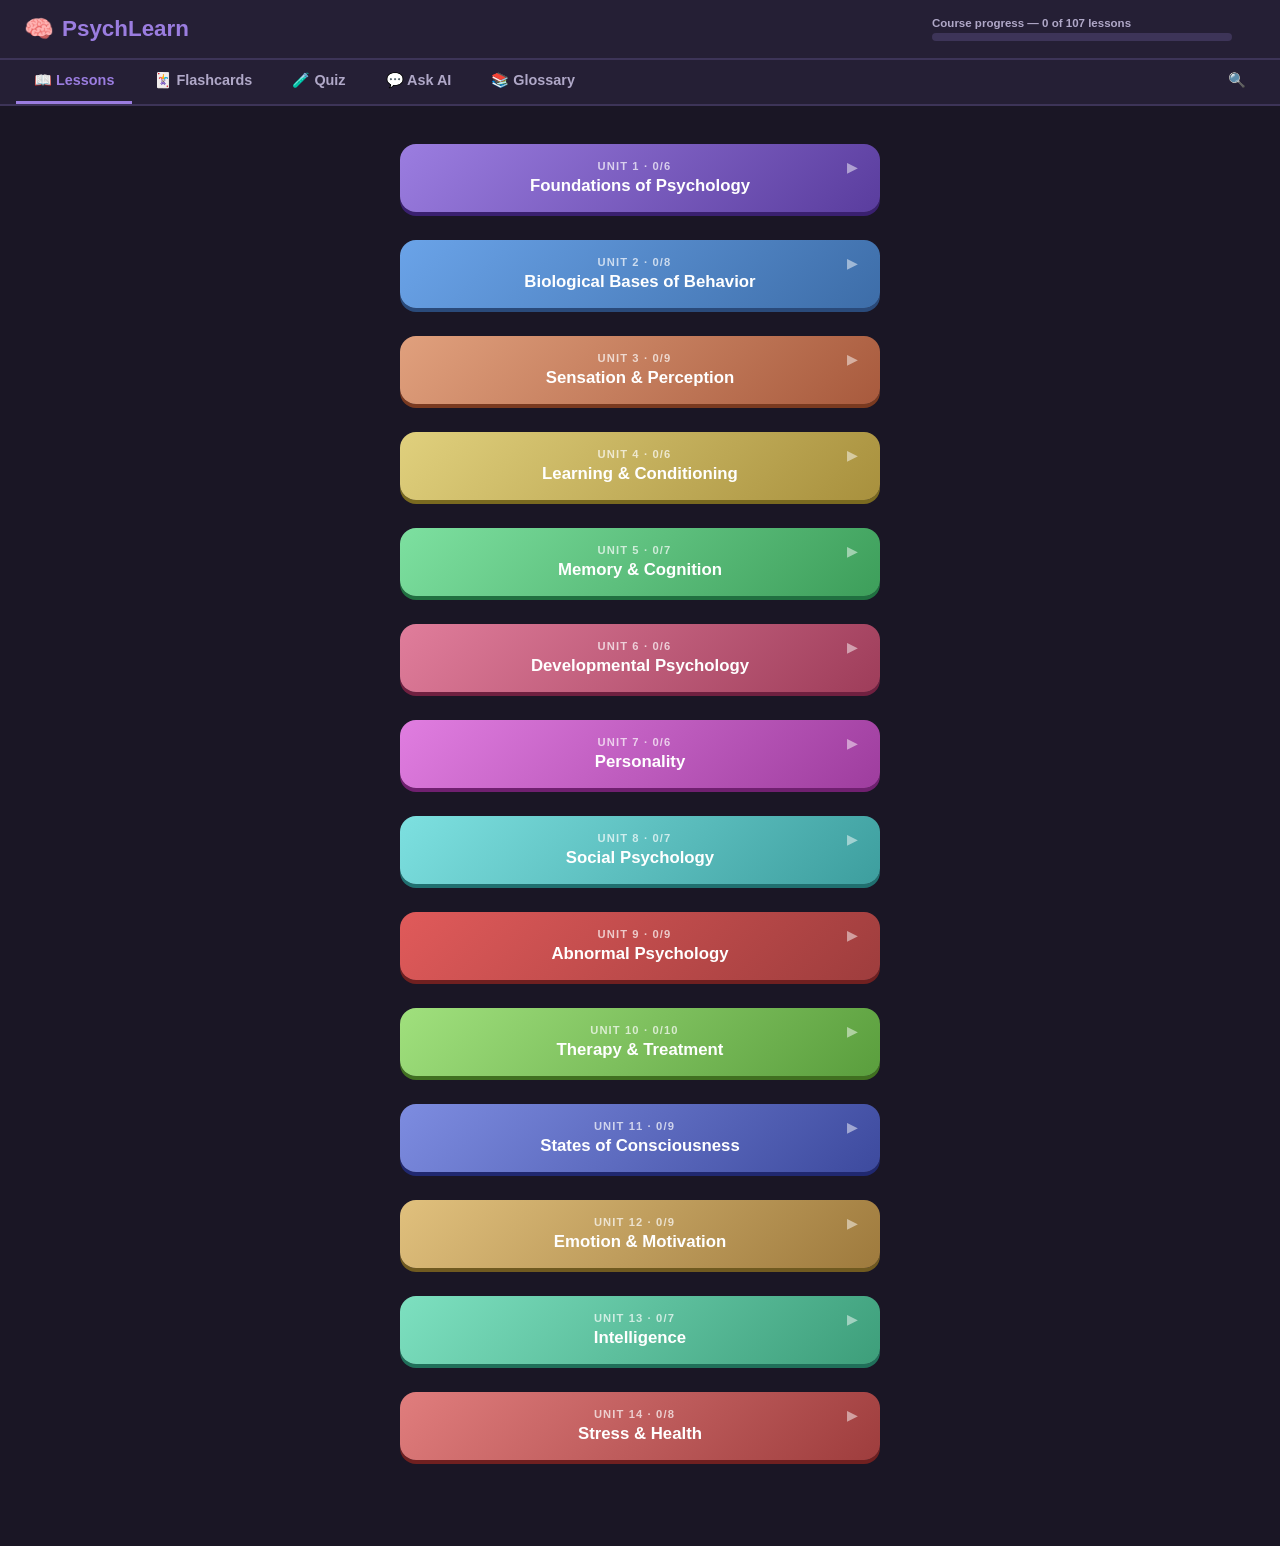
==== commit f693a0af: "Add 4 missing OpenStax Psychology 2e chapters + expand all deep dives - Add Unit 11: States of Consc" ====
--- a/index.html
+++ b/index.html
@@ -671,6 +671,14 @@
     nodes:[{icon:"❓",name:"Defining Abnormal",sub:"What counts as a disorder"},{icon:"📖",name:"The DSM",sub:"Classification system"},{icon:"😰",name:"Anxiety Disorders",sub:"Excessive worry & fear"},{icon:"🔁",name:"OCD & Related",sub:"Obsessions & compulsions"},{icon:"😔",name:"Depressive Disorders",sub:"Persistent sadness"},{icon:"🎢",name:"Bipolar Disorder",sub:"Mood extremes"},{icon:"🌀",name:"Schizophrenia",sub:"Break from reality"},{icon:"🪞",name:"Dissociative Disorders",sub:"Disrupted identity"},{icon:"🧩",name:"Personality Disorders",sub:"Enduring patterns"}]},
   { label:"Therapy & Treatment", unitNum:10, gradient:"linear-gradient(135deg,#a0e07d,#5a9e3d)", shadow:"#407020",
     nodes:[{icon:"🏥",name:"Overview of Treatment",sub:"Who provides help"},{icon:"🛋️",name:"Psychodynamic Therapies",sub:"Unconscious conflicts"},{icon:"🌻",name:"Humanistic Therapies",sub:"Person-centred"},{icon:"🔧",name:"Behavioral Therapies",sub:"Learning-based"},{icon:"💭",name:"Cognitive Therapies",sub:"Changing thoughts"},{icon:"⚙️",name:"CBT",sub:"Gold standard"},{icon:"👨‍👩‍👧",name:"Group & Family",sub:"Systems approach"},{icon:"💊",name:"Biomedical Therapies",sub:"Medication & brain stim"},{icon:"📈",name:"Evaluating Therapies",sub:"Does therapy work?"},{icon:"🌟",name:"Prevention & Well-Being",sub:"Positive psychology"}]},
+  { label:"States of Consciousness", unitNum:11, gradient:"linear-gradient(135deg,#7d8ce0,#3d4a9e)", shadow:"#202870",
+    nodes:[{icon:"🌙",name:"What Is Consciousness?",sub:"Awareness and its levels"},{icon:"😴",name:"Sleep & Sleep Stages",sub:"The sleep cycle"},{icon:"💤",name:"Why We Sleep",sub:"Functions of sleep"},{icon:"🌀",name:"Dreams",sub:"Why we dream"},{icon:"😵",name:"Sleep Disorders",sub:"When sleep goes wrong"},{icon:"💊",name:"Psychoactive Drugs",sub:"How drugs alter the mind"},{icon:"🍺",name:"Depressants & Opioids",sub:"Alcohol, barbiturates, heroin"},{icon:"⚡",name:"Stimulants & Hallucinogens",sub:"Caffeine, cocaine, LSD"},{icon:"🧘",name:"Hypnosis & Meditation",sub:"Altered awareness"}]},
+  { label:"Emotion & Motivation", unitNum:12, gradient:"linear-gradient(135deg,#e0c07d,#9e7a3d)", shadow:"#705a20",
+    nodes:[{icon:"😊",name:"Theories of Emotion",sub:"How emotions arise"},{icon:"🧠",name:"The Biology of Emotion",sub:"Brain circuits of feeling"},{icon:"😤",name:"Stress & Emotion",sub:"When emotions overwhelm"},{icon:"📊",name:"Expressing Emotion",sub:"Culture and nonverbal cues"},{icon:"🔥",name:"What Is Motivation?",sub:"What drives behaviour"},{icon:"🍽️",name:"Hunger & Eating",sub:"Biology of appetite"},{icon:"❤️",name:"Sexual Motivation",sub:"Drives and identity"},{icon:"🏆",name:"Achievement Motivation",sub:"Pursuing goals"},{icon:"📐",name:"Maslow & Beyond",sub:"Hierarchy of needs"}]},
+  { label:"Intelligence", unitNum:13, gradient:"linear-gradient(135deg,#7de0c0,#3d9e7a)", shadow:"#20705a",
+    nodes:[{icon:"🧠",name:"What Is Intelligence?",sub:"Defining the construct"},{icon:"📊",name:"Measuring Intelligence",sub:"IQ tests and scoring"},{icon:"🔬",name:"Theories of Intelligence",sub:"One ability or many?"},{icon:"🧒",name:"Extremes of Intelligence",sub:"Giftedness and disability"},{icon:"🧬",name:"Nature, Nurture & IQ",sub:"The heritability debate"},{icon:"⚖️",name:"Bias in Testing",sub:"Culture and fairness"},{icon:"💡",name:"Creativity",sub:"Thinking beyond the test"}]},
+  { label:"Stress & Health", unitNum:14, gradient:"linear-gradient(135deg,#e07d7d,#9e3d3d)", shadow:"#702020",
+    nodes:[{icon:"😰",name:"What Is Stress?",sub:"Stressors and appraisal"},{icon:"🧬",name:"Stress & the Body",sub:"GAS and allostatic load"},{icon:"🫀",name:"Stress & Illness",sub:"Psychoneuroimmunology"},{icon:"🛡️",name:"Coping Strategies",sub:"Problem vs emotion focus"},{icon:"🧘",name:"Resilience & Hardiness",sub:"Thriving under pressure"},{icon:"🏃",name:"Health Behaviours",sub:"Exercise, diet, sleep"},{icon:"🚬",name:"Substance Use & Health",sub:"Risk and prevention"},{icon:"😊",name:"Positive Health Psychology",sub:"Flourishing and well-being"}]},
 ];
 
 // Lesson content - Units 1-2 full, rest placeholder
@@ -4207,6 +4215,2610 @@
 <span><strong>The final lesson:</strong> Psychology's greatest contribution may be this insight: <strong>well-being is not just the absence of illness</strong>. A person free of depression is not necessarily happy. A person without anxiety is not necessarily engaged with life. True mental health means not just surviving but <strong>thriving</strong> — experiencing positive emotions, engaging deeply with meaningful activities, maintaining close relationships, finding purpose, and achieving mastery. Psychology at its best helps people move from suffering to functioning — and from functioning to flourishing.</span>
 </div>
 </div>`;
+
+L["What Is Stress?"]=`<div class="lesson-body">
+<h3>Defining Stress</h3>
+<p><span class="vocab-pill">Stress</span> is a process by which we perceive and respond to events, called <span class="vocab-pill">stressors</span>, that we appraise as threatening or challenging. Notice the word <em>process</em> — stress is not simply an event that happens to you, nor is it merely your reaction. It is the ongoing <strong>transaction</strong> between a person and their environment. This transactional view, championed by <strong>Richard Lazarus</strong>, transformed how psychologists think about stress.</p>
+
+<p>Critically, stress is not inherently negative. Some stress is beneficial and motivating. <span class="vocab-pill">Eustress</span> is positive stress that energises and focuses us — the excitement before a performance, the thrill of a first date, the pressure that pushes an athlete to peak performance. <span class="vocab-pill">Distress</span>, by contrast, is negative stress that overwhelms our resources and impairs functioning — chronic work overload, bereavement, or financial ruin. The same event can produce eustress in one person and distress in another, depending on appraisal.</p>
+
+<div class="analogy-box">
+<strong>🔭 Think of it like this:</strong>
+Stress is like water pressure in a pipe. At the right level, it pushes water where it needs to go — that is eustress. Too much pressure and the pipe bursts — that is distress. Too little and nothing flows at all. The goal is not zero stress but <em>optimal</em> stress.
+</div>
+
+<hr class="section-divider">
+
+<h3>Types of Stressors</h3>
+<p>Psychologists classify stressors into several categories based on their severity, duration, and scope:</p>
+
+<p>🌪️ <strong>Catastrophes</strong> — Unpredictable, large-scale events that affect many people simultaneously: natural disasters (earthquakes, hurricanes), wars, terrorist attacks, and pandemics. These produce widespread trauma and can overwhelm entire communities' coping resources.</p>
+
+<p>🔄 <strong>Significant life changes</strong> — Major transitions that require substantial adjustment, whether positive or negative: divorce, job loss, death of a spouse, marriage, retirement, pregnancy, or starting university. Holmes and Rahe quantified these with the <span class="vocab-pill">Social Readjustment Rating Scale (SRRS)</span>.</p>
+
+<p>😤 <strong>Daily hassles</strong> — The minor irritations and frustrations of everyday life: traffic jams, lost keys, long queues, noisy neighbours, technology failures. Research by <strong>Lazarus and colleagues</strong> showed that the cumulative effect of daily hassles is often a <em>stronger</em> predictor of health problems than major life events. It is not the big crises but the relentless drip of small annoyances that wears people down.</p>
+
+<p>⏳ <strong>Ambient stressors</strong> — Chronic background conditions: poverty, discrimination, pollution, overcrowding, or living in a high-crime neighbourhood. These are persistent, difficult to escape, and disproportionately affect marginalised populations.</p>
+
+<div class="example-box">
+<strong>🔗 Real-life example:</strong>
+A university student may not experience any single catastrophic event, yet by semester's end they are exhausted and ill. Why? The accumulation of daily hassles — assignment deadlines, flatmate conflicts, financial worries, poor sleep, social media pressure — creates a chronic stress load that erodes health just as effectively as a single major life event.
+</div>
+
+<hr class="section-divider">
+
+<h3>The Holmes-Rahe Scale</h3>
+<p>In 1967, psychiatrists <strong>Thomas Holmes</strong> and <strong>Richard Rahe</strong> developed the <span class="vocab-pill">Social Readjustment Rating Scale (SRRS)</span>, which assigns numerical values — called <span class="vocab-pill">life change units (LCUs)</span> — to 43 life events based on how much readjustment they require. The death of a spouse ranks highest at 100 LCUs, followed by divorce (73), marital separation (65), imprisonment (63), and death of a close family member (63). Even positive events carry LCUs: marriage (50), pregnancy (40), and outstanding personal achievement (28).</p>
+
+<p>The key finding: individuals who accumulate <strong>more than 300 LCUs</strong> in a single year have a significantly elevated risk of serious illness in the following year (about 80% risk). Those with 150–299 LCUs face a moderate risk (about 50%).</p>
+
+<div class="warning-box">
+<strong>⚠️ Limitations of the SRRS:</strong>
+The scale has been criticised for: (1) treating all people the same — it ignores individual differences in appraisal and coping; (2) including both positive and negative events — some researchers argue only negative events predict illness; (3) cultural bias — it was developed with a largely Western, middle-class sample; (4) correlational data — a high score does not <em>cause</em> illness, it merely predicts elevated risk; (5) retrospective self-report — people may inaccurately recall life events.
+</div>
+
+<hr class="section-divider">
+
+<h3>Lazarus's Cognitive Appraisal Model</h3>
+<p><strong>Richard Lazarus</strong> (1966, 1984) argued that stress does not reside in the event itself but in our <em>cognitive appraisal</em> of that event. Two people can face the identical situation — say, being made redundant — and one experiences crushing distress while the other sees it as an opportunity. The difference lies in appraisal, which occurs in two stages:</p>
+
+<p>1️⃣ <span class="vocab-pill">Primary appraisal</span> — "Is this event relevant to my well-being?" Three possible outcomes: <strong>irrelevant</strong> (no impact), <strong>benign-positive</strong> (good news), or <strong>stressful</strong>. If stressful, it is further classified as: a <em>threat</em> (potential harm), a <em>challenge</em> (opportunity for growth with effort), or a <em>harm/loss</em> (damage already done).</p>
+
+<p>2️⃣ <span class="vocab-pill">Secondary appraisal</span> — "Do I have the resources to cope?" This involves evaluating your available coping options, skills, social support, and control over the situation. If you believe your resources are sufficient, the stress response is minimised. If not, the stress response intensifies.</p>
+
+<p>Lazarus also described <span class="vocab-pill">reappraisal</span> — the ongoing reassessment of a situation as new information emerges. What initially seems threatening may be reappraised as a challenge once you discover you have more support than you thought.</p>
+
+<div class="key-point">
+<span class="kp-icon">💡</span>
+<span><strong>Why this matters:</strong> Lazarus's model explains why stress is subjective. It is not the event but the <em>meaning</em> you assign to it that determines your stress response. This insight is the foundation of cognitive-behavioural therapy (CBT) and stress management interventions — change the appraisal, and you change the stress.</span>
+</div>
+
+<hr class="section-divider">
+
+<h3>Measuring Stress</h3>
+<p>Psychologists measure stress using multiple approaches:</p>
+<p>📋 <strong>Self-report scales</strong> — The SRRS, the Perceived Stress Scale (PSS) by Sheldon Cohen, and the Daily Hassles Scale by Lazarus. These are quick and easy but subject to response bias and retrospective distortion.</p>
+<p>🧪 <strong>Physiological measures</strong> — Cortisol levels (via saliva, blood, or hair), heart rate variability, galvanic skin response, and blood pressure. These provide objective data but can be influenced by many factors beyond psychological stress.</p>
+<p>🔬 <strong>Immune markers</strong> — Levels of immunoglobulin A (IgA), natural killer cell activity, and inflammatory cytokines. These connect stress to health outcomes directly.</p>
+
+<div class="key-point">
+<span class="kp-icon">💡</span>
+<span>The best stress research uses <strong>multiple measures</strong> — combining self-report with physiological and immune markers — because no single measure captures the full picture. A person may report low stress while their cortisol tells a different story.</span>
+</div>
+</div>`;
+
+L["Stress & the Body"]=`<div class="lesson-body">
+<h3>The Fight-or-Flight Response</h3>
+<p>When you perceive a threat — whether a swerving car or a looming exam — your body launches a rapid, automatic physiological response. <strong>Walter Cannon</strong> (1932) called this the <span class="vocab-pill">fight-or-flight response</span>: your body prepares to either confront the danger or escape from it. Within seconds, the <span class="vocab-pill">sympathetic nervous system</span> activates, triggering a cascade of changes:</p>
+
+<p>⚡ Heart rate and blood pressure increase, pumping more blood to muscles</p>
+<p>⚡ Bronchioles dilate, increasing oxygen intake</p>
+<p>⚡ Glucose and fatty acids are released into the bloodstream for energy</p>
+<p>⚡ Pupils dilate, sharpening visual acuity</p>
+<p>⚡ Digestion shuts down — no point processing lunch when running from a predator</p>
+<p>⚡ Pain perception decreases (stress-induced analgesia)</p>
+<p>⚡ The adrenal medulla releases <strong>epinephrine</strong> (adrenaline) and <strong>norepinephrine</strong></p>
+
+<p>This system evolved to deal with acute physical threats — predators, rival tribes, natural dangers. The problem? In the modern world, most of our stressors are psychological and chronic — work deadlines, financial worries, social conflict — yet the body responds with the same ancient machinery. You cannot fight or flee a mortgage payment.</p>
+
+<div class="analogy-box">
+<strong>🔭 Think of it like this:</strong>
+The fight-or-flight response is like a fire alarm. When there is a real fire, it saves your life. But if the alarm goes off every time you make toast — that is what chronic psychological stress does to your body. The alarm system itself starts causing damage.
+</div>
+
+<hr class="section-divider">
+
+<h3>Selye's General Adaptation Syndrome</h3>
+<p>Hungarian-Canadian endocrinologist <strong>Hans Selye</strong> (1936, 1956) was one of the first scientists to systematically study the body's response to prolonged stress. He proposed the <span class="vocab-pill">General Adaptation Syndrome (GAS)</span>, a three-stage model describing how the body responds to sustained stressors:</p>
+
+<p>🚨 <strong>Stage 1: Alarm Reaction</strong> — The body first detects the stressor and activates the fight-or-flight response. The sympathetic nervous system fires, adrenaline surges, heart rate spikes, and resources are mobilised. The body's resistance to illness temporarily <em>drops</em> below normal as energy is redirected toward the immediate threat. If the stressor is brief, the body returns to homeostasis.</p>
+
+<p>🛡️ <strong>Stage 2: Resistance</strong> — If the stressor persists, the body adapts and attempts to cope. The initial alarm subsides and the body appears to return to normal functioning, but it is not truly at rest — the <strong>HPA axis</strong> maintains elevated cortisol levels, keeping the body in a state of heightened readiness. The body's resistance to the original stressor is high, but its resistance to <em>other</em> stressors is reduced. Resources are being depleted.</p>
+
+<p>💀 <strong>Stage 3: Exhaustion</strong> — If the stressor continues long enough, the body's resources become depleted. The immune system weakens significantly, organ systems begin to break down, and the individual becomes vulnerable to "diseases of adaptation" — cardiovascular disease, ulcers, depression, and other stress-related illnesses. In Selye's animal experiments, prolonged stress at this stage proved fatal.</p>
+
+<div class="key-point">
+<span class="kp-icon">💡</span>
+<span><strong>Selye's crucial insight:</strong> The body's stress response is <em>nonspecific</em> — the same three-stage pattern occurs regardless of the type of stressor (cold, infection, emotional trauma, overwork). He called any demand on the body a stressor, and the wear and tear it produces <em>stress</em>. This was revolutionary because it connected psychological experiences to physical illness.</span>
+</div>
+
+<hr class="section-divider">
+
+<h3>The HPA Axis</h3>
+<p>The primary neuroendocrine system mediating the stress response is the <span class="vocab-pill">HPA axis</span> — the hypothalamic-pituitary-adrenal axis. Here is how it works:</p>
+
+<p>1️⃣ The <strong>hypothalamus</strong> detects a stressor and releases <span class="vocab-pill">corticotropin-releasing hormone (CRH)</span>.</p>
+<p>2️⃣ CRH travels to the <strong>anterior pituitary gland</strong>, which responds by secreting <span class="vocab-pill">adrenocorticotropic hormone (ACTH)</span> into the bloodstream.</p>
+<p>3️⃣ ACTH reaches the <strong>adrenal cortex</strong> (the outer layer of the adrenal glands, atop the kidneys), which releases <span class="vocab-pill">cortisol</span> — the body's primary stress hormone.</p>
+<p>4️⃣ Cortisol circulates throughout the body, producing widespread effects. It also feeds back to the hypothalamus and pituitary (negative feedback loop), signalling them to reduce CRH and ACTH production — shutting the system down once the threat passes.</p>
+
+<p>This negative feedback loop is elegant when it works properly. The problem arises with <strong>chronic stress</strong>: sustained activation can dysregulate the feedback loop, leading to chronically elevated cortisol or, paradoxically, blunted cortisol responses.</p>
+
+<div class="example-box">
+<strong>🔗 Real-life example:</strong>
+Consider a student facing weeks of exam pressure. Each morning their hypothalamus activates the HPA axis, flooding their system with cortisol. Over time, the sustained cortisol impairs hippocampal function — the very brain region critical for memory consolidation. The cruel irony: chronic study stress biologically undermines the ability to study effectively.
+</div>
+
+<hr class="section-divider">
+
+<h3>Cortisol: Friend and Foe</h3>
+<p><span class="vocab-pill">Cortisol</span> is often called the "stress hormone," but it is essential for survival. In the short term, cortisol:</p>
+<p>✅ Mobilises glucose for immediate energy</p>
+<p>✅ Suppresses non-essential functions (digestion, reproduction, growth) to focus on survival</p>
+<p>✅ Reduces inflammation</p>
+<p>✅ Sharpens attention and arousal</p>
+
+<p>However, when cortisol remains elevated chronically, its effects become destructive:</p>
+<p>❌ <strong>Immune suppression</strong> — Chronic cortisol inhibits the production and activity of lymphocytes (white blood cells), making you more susceptible to infections and slowing wound healing</p>
+<p>❌ <strong>Hippocampal damage</strong> — Prolonged cortisol exposure can cause dendritic atrophy in the hippocampus, impairing memory and learning</p>
+<p>❌ <strong>Abdominal fat accumulation</strong> — Cortisol promotes fat storage, particularly visceral fat, increasing cardiovascular risk</p>
+<p>❌ <strong>Disrupted sleep</strong> — Elevated evening cortisol interferes with the natural circadian rhythm</p>
+<p>❌ <strong>Mood disturbance</strong> — Chronic cortisol is linked to depression and anxiety</p>
+
+<hr class="section-divider">
+
+<h3>Allostatic Load</h3>
+<p>Neuroscientist <strong>Bruce McEwen</strong> introduced the concept of <span class="vocab-pill">allostatic load</span> to describe the cumulative physiological toll of chronic stress on the body. <span class="vocab-pill">Allostasis</span> refers to the body's process of achieving stability through change — adjusting heart rate, hormone levels, and immune function to meet environmental demands. This is adaptive in the short term.</p>
+
+<p>But when the body must constantly readjust due to repeated or chronic stressors, the wear and tear accumulates. This cumulative burden is <strong>allostatic load</strong>. Think of it as the body's "mileage" — the total cost of adapting to life's demands over time.</p>
+
+<p>High allostatic load is associated with:</p>
+<p>• Elevated blood pressure and atherosclerosis</p>
+<p>• Insulin resistance and metabolic syndrome</p>
+<p>• Increased inflammatory markers</p>
+<p>• Cognitive decline and hippocampal volume reduction</p>
+<p>• Accelerated cellular aging (shortened telomeres)</p>
+
+<div class="warning-box">
+<strong>⚠️ Health disparities and allostatic load:</strong>
+Research consistently shows that people experiencing poverty, racial discrimination, and social marginalisation carry significantly higher allostatic loads. This helps explain persistent health disparities: chronic exposure to socioeconomic and psychosocial stressors literally weathers the body at an accelerated rate. Allostatic load provides a biological mechanism linking social inequality to physical disease.
+</div>
+
+<div class="key-point">
+<span class="kp-icon">💡</span>
+<span>The key takeaway: the stress response is adaptive in the short term — it saves lives. But the same system that protects us from acute danger <strong>damages us when chronically activated</strong>. Understanding this paradox is central to health psychology.</span>
+</div>
+</div>`;
+
+L["Stress & Illness"]=`<div class="lesson-body">
+<h3>Psychoneuroimmunology</h3>
+<p><span class="vocab-pill">Psychoneuroimmunology (PNI)</span> is the interdisciplinary field that studies the interactions among psychological processes, the nervous system, and the immune system. The name itself tells the story: <em>psycho</em> (mind), <em>neuro</em> (nervous system), <em>immuno</em> (immune system), <em>ology</em> (study of). This field provides the scientific foundation for the long-observed link between stress and illness.</p>
+
+<p>PNI has demonstrated that the immune system is not autonomous — it is intimately connected to the brain via neural pathways, hormones, and neurotransmitters. The brain can influence immune function, and immune activity can influence the brain (think of the lethargy and low mood you experience when fighting an infection — that is the immune system signalling the brain).</p>
+
+<div class="analogy-box">
+<strong>🔭 Think of it like this:</strong>
+For centuries, the immune system was seen as an independent army defending the body. PNI revealed that this army takes orders from the brain. When the brain perceives chronic threat, it can order the army to stand down — suppressing immune function at precisely the moment you may need it most.
+</div>
+
+<hr class="section-divider">
+
+<h3>Stress and Immune Function</h3>
+<p>The most compelling evidence linking stress to immune suppression comes from the pioneering research of <strong>Janice Kiecolt-Glaser</strong> and <strong>Ronald Glaser</strong>. Their programme of research, spanning decades, demonstrated that psychological stress measurably impairs immune function:</p>
+
+<p>🔬 <strong>Medical student studies</strong> — Blood samples taken from medical students during exam periods showed significantly reduced <span class="vocab-pill">natural killer (NK) cell</span> activity compared to low-stress periods. NK cells are crucial for detecting and destroying virus-infected cells and tumour cells.</p>
+
+<p>🔬 <strong>Wound healing studies</strong> — Kiecolt-Glaser found that stressed individuals (e.g., caregivers of Alzheimer's patients) took significantly longer to heal from standardised punch biopsy wounds — on average <strong>24% longer</strong> than matched controls. This demonstrated a concrete, measurable health consequence of chronic stress.</p>
+
+<p>🔬 <strong>Marital conflict studies</strong> — Couples who engaged in hostile, negative interactions during lab discussions showed greater increases in stress hormones and poorer immune function over the following 24 hours compared to couples who discussed disagreements calmly.</p>
+
+<p>🔬 <strong>Caregiver studies</strong> — Long-term caregivers for chronically ill family members showed impaired vaccine responses — their bodies produced fewer antibodies after flu vaccinations compared to non-caregivers, even years after the caregiving had ended.</p>
+
+<div class="key-point">
+<span class="kp-icon">💡</span>
+<span>Kiecolt-Glaser's work demonstrated that the stress-immune link is not abstract — it has <strong>real clinical consequences</strong>: slower wound healing, weaker vaccine responses, increased susceptibility to infections, and elevated inflammation. These effects are mediated primarily through cortisol and the HPA axis.</span>
+</div>
+
+<hr class="section-divider">
+
+<h3>Type A and B Personality: Stress and Heart Disease</h3>
+<p>In the 1950s, cardiologists <strong>Meyer Friedman</strong> and <strong>Ray Rosenman</strong> noticed that the waiting-room chairs in their cardiology practice were worn out only on the front edges — their heart patients were literally sitting on the edge of their seats. This observation led to one of the most famous personality constructs in health psychology.</p>
+
+<p><span class="vocab-pill">Type A personality</span> is characterised by: intense competitiveness, time urgency (always rushing), impatience, hostility, and aggression. Type A individuals are driven, hard-working, and easily frustrated. <span class="vocab-pill">Type B personality</span> is characterised by: a relaxed, easygoing, patient, and non-competitive temperament.</p>
+
+<p>Friedman and Rosenman's landmark <strong>Western Collaborative Group Study</strong> (1974) followed over 3,000 healthy men for 8.5 years and found that Type A men were <strong>twice as likely</strong> to develop coronary heart disease (CHD) as Type B men, even after controlling for traditional risk factors like smoking, blood pressure, and cholesterol.</p>
+
+<p>However, subsequent research revealed a more nuanced picture. Not all components of Type A behaviour are equally toxic. Later studies identified <span class="vocab-pill">hostility</span> — specifically cynical hostility, chronic anger, and antagonism — as the <strong>truly toxic component</strong>. Competitiveness and time urgency alone did not significantly predict heart disease. It is the chronic anger and interpersonal antagonism that damages the cardiovascular system through sustained sympathetic activation and elevated cortisol.</p>
+
+<div class="example-box">
+<strong>🔗 Real-life example:</strong>
+A hard-driving CEO who works long hours but remains calm and collaborative is not at the same cardiac risk as someone who spends their commute in road rage, snaps at colleagues, and seethes with resentment. It is the <em>hostility</em>, not the ambition, that predicts heart disease.
+</div>
+
+<hr class="section-divider">
+
+<h3>Stress and Cancer</h3>
+<p>The relationship between stress and cancer is one of the most commonly asked — and most misunderstood — questions in health psychology. The evidence is nuanced:</p>
+
+<p>There are plausible biological mechanisms: chronic stress suppresses NK cell activity (which normally helps detect and destroy abnormal cells), increases inflammation, and can impair DNA repair mechanisms. Animal studies have shown that stressed mice develop tumours more rapidly than non-stressed controls.</p>
+
+<p>However, the <strong>direct evidence in humans</strong> is much weaker and more inconsistent. Large-scale prospective studies have produced mixed results. Some find modest associations between severe life stress and cancer onset; many others find no significant relationship. A major meta-analysis by <strong>Chida et al. (2008)</strong> concluded that stress-related psychosocial factors were associated with higher cancer incidence and poorer survival, but effect sizes were small and potentially confounded by behavioural factors.</p>
+
+<div class="warning-box">
+<strong>⚠️ Important distinction:</strong>
+Stress may influence cancer risk <em>indirectly</em> through health behaviours — stressed people are more likely to smoke, drink excessively, eat poorly, sleep less, and skip medical check-ups. These behaviours are well-established cancer risk factors. Telling patients that their stress <em>caused</em> their cancer is not only scientifically unsupported but can add guilt and psychological harm to an already devastating diagnosis.
+</div>
+
+<hr class="section-divider">
+
+<h3>Stress, Inflammation, and Chronic Disease</h3>
+<p>Recent research has converged on <span class="vocab-pill">chronic inflammation</span> as a key mechanism linking stress to a wide range of diseases. When the stress response is chronically activated, it can produce a state of low-grade, systemic inflammation characterised by elevated levels of inflammatory markers like <strong>C-reactive protein (CRP)</strong>, <strong>interleukin-6 (IL-6)</strong>, and <strong>tumour necrosis factor (TNF)</strong>.</p>
+
+<p>This chronic inflammation is now implicated in an astonishing range of conditions:</p>
+<p>🫀 Cardiovascular disease (atherosclerosis is fundamentally an inflammatory process)</p>
+<p>🧠 Depression (the inflammatory theory of depression suggests cytokines affect neurotransmitter metabolism)</p>
+<p>🍬 Type 2 diabetes (inflammation contributes to insulin resistance)</p>
+<p>🦴 Autoimmune disorders (stress can trigger flares in conditions like rheumatoid arthritis and lupus)</p>
+<p>🧬 Accelerated aging (inflammation shortens telomeres)</p>
+
+<div class="key-point">
+<span class="kp-icon">💡</span>
+<span>The emerging picture is clear: <strong>chronic psychological stress produces chronic physiological inflammation, and chronic inflammation drives chronic disease</strong>. This inflammation pathway may be the single most important mechanism linking mind to body in health psychology.</span>
+</div>
+</div>`;
+
+L["Coping Strategies"]=`<div class="lesson-body">
+<h3>What Is Coping?</h3>
+<p><span class="vocab-pill">Coping</span> refers to the cognitive and behavioural efforts we use to manage, reduce, or tolerate the demands of stressful situations. <strong>Richard Lazarus</strong> and <strong>Susan Folkman</strong> (1984) defined coping as "constantly changing cognitive and behavioural efforts to manage specific external and/or internal demands that are appraised as taxing or exceeding the resources of the person."</p>
+
+<p>Several important features of this definition: coping is a <em>process</em>, not a trait — it changes across situations and over time. Coping is <em>effortful</em> — it requires conscious engagement. And coping is about <em>managing</em> stress, not necessarily eliminating it — sometimes the best you can do is endure.</p>
+
+<div class="analogy-box">
+<strong>🔭 Think of it like this:</strong>
+If stress is a storm, coping is everything you do in response — reinforcing the house (problem-focused), comforting the family (emotion-focused), or calling for help (social support). Different storms require different strategies, and the best sailors know many techniques.
+</div>
+
+<hr class="section-divider">
+
+<h3>Problem-Focused vs Emotion-Focused Coping</h3>
+<p>Lazarus and Folkman's most influential distinction is between two broad categories of coping:</p>
+
+<p>🔧 <span class="vocab-pill">Problem-focused coping</span> — Directed at <strong>changing the stressful situation itself</strong>. You take action to address the source of stress. Examples: studying harder for a difficult course, making a budget to address financial problems, having a direct conversation to resolve a conflict, seeking information about a medical diagnosis, or breaking a large project into manageable steps.</p>
+
+<p>💙 <span class="vocab-pill">Emotion-focused coping</span> — Directed at <strong>managing the emotional response</strong> to the stressor when the situation itself cannot be changed. Examples: seeking emotional support from friends, reappraising the situation ("at least I learned something"), using humour, meditating, journaling, exercising to relieve tension, or accepting an unchangeable reality.</p>
+
+<p>Neither type is inherently superior. The effectiveness depends on the <strong>controllability</strong> of the stressor:</p>
+<p>• When the situation is <strong>controllable</strong> — problem-focused coping is generally more adaptive (you can actually change things)</p>
+<p>• When the situation is <strong>uncontrollable</strong> — emotion-focused coping is generally more adaptive (you cannot change the situation, so managing your emotional response is the best available strategy)</p>
+
+<div class="example-box">
+<strong>🔗 Real-life example:</strong>
+You receive a poor grade on a midterm exam. <strong>Problem-focused coping:</strong> meet with the professor, form a study group, change your study habits, and use office hours. <strong>Emotion-focused coping:</strong> talk to a friend about your frustration, remind yourself that one grade does not define your ability, and go for a run to clear your head. The most effective response typically combines <em>both</em> — address the problem <em>and</em> manage your emotions about it.
+</div>
+
+<hr class="section-divider">
+
+<h3>Social Support</h3>
+<p><span class="vocab-pill">Social support</span> — the comfort, information, and assistance we receive from others — is consistently one of the <strong>strongest predictors</strong> of health and well-being. Research shows that people with strong social networks live longer, recover faster from illness, have stronger immune function, and are more resilient in the face of stress.</p>
+
+<p>Social support comes in several forms:</p>
+<p>💬 <strong>Emotional support</strong> — Empathy, love, trust, and caring (a friend who listens without judgment)</p>
+<p>📋 <strong>Instrumental support</strong> — Tangible aid and practical assistance (a neighbour who watches your children during an emergency)</p>
+<p>📚 <strong>Informational support</strong> — Advice, suggestions, and information (a mentor who guides your career decisions)</p>
+<p>👥 <strong>Companionship support</strong> — Sense of belonging and shared activities (friends who include you in social events)</p>
+
+<p>Importantly, <span class="vocab-pill">perceived social support</span> — the <em>belief</em> that support is available if needed — is often more strongly associated with health outcomes than the actual amount of support received. Knowing that someone <em>would</em> help if you asked can be as protective as actually receiving help.</p>
+
+<div class="key-point">
+<span class="kp-icon">💡</span>
+<span>The <strong>buffering hypothesis</strong> proposes that social support protects health primarily under conditions of high stress — it "buffers" the impact of stressors. The <strong>direct effects hypothesis</strong> proposes that social support benefits health regardless of stress level, through promoting healthy behaviours, providing a sense of meaning, and regulating physiological systems.</span>
+</div>
+
+<hr class="section-divider">
+
+<h3>Perceived Control</h3>
+<p>The belief that you have <span class="vocab-pill">perceived control</span> over your circumstances is a powerful buffer against stress. Classic research demonstrates this principle:</p>
+
+<p>🏥 <strong>Langer and Rodin (1976)</strong> conducted a landmark study in a nursing home. Residents on one floor were given choices and responsibilities — they could arrange their furniture, choose when to watch films, and were given a plant to care for. Residents on another floor were told the staff would take care of everything. After 18 months, the group with more control was happier, more active, more alert — and had a <strong>significantly lower mortality rate</strong>.</p>
+
+<p>🔬 <strong>Learned helplessness</strong> — <strong>Martin Seligman's</strong> research showed that when organisms learn that their actions have no effect on outcomes (inescapable shocks in animals; uncontrollable noise in humans), they develop a passive, helpless state in which they fail to act even when escape becomes possible. Seligman proposed that learned helplessness is a model for <span class="vocab-pill">depression</span> — the belief "nothing I do matters" leads to passivity, sadness, and cognitive deficits.</p>
+
+<p>Even the <em>illusion</em> of control can reduce stress. People tolerate more pain, perform better under pressure, and show fewer stress symptoms when they believe they have some control — even if that control is objectively minimal.</p>
+
+<hr class="section-divider">
+
+<h3>Dispositional Optimism</h3>
+<p><strong>Michael Scheier</strong> and <strong>Charles Carver</strong> developed the concept of <span class="vocab-pill">dispositional optimism</span> — the generalised expectation that good things will happen and that goals are attainable. This is measured by the <strong>Life Orientation Test (LOT)</strong>.</p>
+
+<p>Research consistently shows that optimists, compared to pessimists:</p>
+<p>✅ Use more problem-focused coping and less avoidance</p>
+<p>✅ Recover faster from surgery (including coronary bypass)</p>
+<p>✅ Have stronger immune function</p>
+<p>✅ Are more persistent in pursuing goals even when progress is difficult</p>
+<p>✅ Experience lower rates of depression and anxiety</p>
+<p>✅ Live longer — a large-scale study found optimists had 11–15% longer lifespans</p>
+
+<p>How does optimism work? Scheier and Carver propose that optimists <strong>engage with problems</strong> rather than avoiding them. They plan, seek information, and reframe setbacks as temporary. Pessimists are more likely to disengage, use denial, and give up — all of which worsen outcomes.</p>
+
+<div class="warning-box">
+<strong>⚠️ Optimism ≠ denial:</strong>
+Healthy optimism is not about ignoring reality or pretending everything is fine. It is the belief that <em>effort matters</em> — that problems can be addressed and improved. Unrealistic optimism (believing bad things happen to other people but not to you) can actually be harmful, leading people to underestimate risks and neglect precautions.
+</div>
+</div>`;
+
+L["Resilience & Hardiness"]=`<div class="lesson-body">
+<h3>What Is Resilience?</h3>
+<p><span class="vocab-pill">Resilience</span> is the capacity to adapt successfully and maintain or regain psychological well-being in the face of adversity, trauma, tragedy, or significant sources of stress. A crucial and perhaps surprising research finding: <strong>resilience is the norm, not the exception</strong>. After even severe traumatic events — natural disasters, violent assaults, combat — the majority of people do not develop PTSD or other lasting disorders. Most recover and return to baseline functioning within weeks or months.</p>
+
+<p>Resilience is not a single trait that you either have or lack. It is a dynamic process involving a complex interaction of biological, psychological, and social factors. It can be cultivated and strengthened over time through experience, learning, and supportive environments.</p>
+
+<div class="analogy-box">
+<strong>🔭 Think of it like this:</strong>
+Resilience is not about being made of steel — rigid and unbreakable. It is more like bamboo: it bends in the storm, sometimes dramatically, but it does not snap. And when the storm passes, it springs back. The bending is not weakness — it is the mechanism of survival.
+</div>
+
+<hr class="section-divider">
+
+<h3>Kobasa's Hardiness</h3>
+<p>In the late 1970s, psychologist <strong>Suzanne Kobasa</strong> (later Kobasa Ouellette) studied executives at Illinois Bell Telephone during a period of extreme corporate stress and upheaval. She noticed that some executives became ill under stress while others thrived. What distinguished the resilient group? Kobasa identified a personality construct she called <span class="vocab-pill">hardiness</span>, comprising three interrelated components — the "3 Cs":</p>
+
+<p>🎯 <strong>Commitment</strong> — A sense of purpose and deep engagement with life, work, and relationships. Hardy individuals feel involved in and connected to what they are doing, rather than alienated and detached. They find meaning in their activities and believe their work matters.</p>
+
+<p>🎮 <strong>Control</strong> — The belief that you can influence events and outcomes in your life. Hardy individuals have a strong <span class="vocab-pill">internal locus of control</span> — they believe their actions make a difference, rather than feeling helpless or at the mercy of external forces. This does not mean they believe they control everything, but they focus on what they <em>can</em> control.</p>
+
+<p>⛰️ <strong>Challenge</strong> — Viewing change and difficulty as an opportunity for growth rather than a threat. Hardy individuals embrace new experiences, tolerate ambiguity, and see stressors as problems to be solved rather than catastrophes to be endured. They interpret difficulty as a normal and stimulating part of life.</p>
+
+<div class="example-box">
+<strong>🔗 Real-life example:</strong>
+Two employees are informed their department is being restructured and their roles may change. Employee A (low hardiness) feels helpless, disconnected, and threatened — "There's nothing I can do. They don't care about us. This is going to ruin everything." Employee B (high hardiness) feels engaged, proactive, and curious — "This is unsettling, but let me see what opportunities might emerge. I'll talk to my manager, update my skills, and see how I can contribute to the new structure." Same stressor, vastly different responses.
+</div>
+
+<hr class="section-divider">
+
+<h3>Protective Factors for Resilience</h3>
+<p>Decades of resilience research have identified several key <span class="vocab-pill">protective factors</span> — characteristics and resources that increase the likelihood of positive adaptation under adversity:</p>
+
+<p>👥 <strong>Social support and connection</strong> — The single most consistently identified protective factor. Having at least one stable, caring adult in childhood is a powerful predictor of resilience. In adulthood, strong social networks buffer against stress and provide practical and emotional resources.</p>
+
+<p>🧠 <strong>Cognitive flexibility</strong> — The ability to reframe situations, see multiple perspectives, and adjust thinking in response to new information. Resilient individuals do not get locked into a single catastrophic interpretation.</p>
+
+<p>🎯 <strong>Self-efficacy</strong> — <strong>Bandura's</strong> concept of believing in your own ability to handle challenges. People with high self-efficacy approach difficult tasks as challenges to be mastered rather than threats to be avoided.</p>
+
+<p>😊 <strong>Positive emotions</strong> — Even during adversity, experiencing moments of positive emotion (gratitude, humour, love, hope) helps sustain coping effort and broaden thinking. This connects to Fredrickson's broaden-and-build theory.</p>
+
+<p>🧘 <strong>Emotion regulation</strong> — The ability to manage intense emotions without being overwhelmed — calming yourself when anxious, motivating yourself when discouraged, and tolerating distress without resorting to maladaptive behaviours.</p>
+
+<p>🎯 <strong>Sense of purpose and meaning</strong> — Viktor Frankl, surviving the Holocaust, observed that those who maintained a sense of meaning and purpose were more likely to endure. Purpose provides a reason to persist when everything else fails.</p>
+
+<hr class="section-divider">
+
+<h3>Post-Traumatic Growth</h3>
+<p>While much research focuses on the negative consequences of trauma (PTSD, depression, anxiety), psychologists <strong>Richard Tedeschi</strong> and <strong>Lawrence Calhoun</strong> identified a fascinating complementary phenomenon: <span class="vocab-pill">post-traumatic growth (PTG)</span> — positive psychological change that emerges from the struggle with highly challenging life circumstances.</p>
+
+<p>PTG is not merely "bouncing back" to baseline (resilience). It is the experience of growing <em>beyond</em> the previous level of functioning — becoming, in some respects, stronger, wiser, or more fulfilled than before the trauma. Tedeschi and Calhoun identified five domains of PTG:</p>
+
+<p>1️⃣ <strong>Greater appreciation of life</strong> — Priorities shift; small pleasures become more meaningful</p>
+<p>2️⃣ <strong>Improved relationships</strong> — Deeper connections with others; greater compassion and empathy</p>
+<p>3️⃣ <strong>New possibilities</strong> — Discovering new paths, interests, or opportunities that would not have emerged without the trauma</p>
+<p>4️⃣ <strong>Enhanced personal strength</strong> — "If I survived that, I can handle this" — increased confidence in one's ability to face future adversity</p>
+<p>5️⃣ <strong>Spiritual or existential change</strong> — Deepened spiritual life, greater philosophical depth, or transformed understanding of life's meaning</p>
+
+<div class="warning-box">
+<strong>⚠️ Important caveats about PTG:</strong>
+Post-traumatic growth does not mean trauma is "good" or "necessary." It means that some people, in the aftermath of terrible events, find unexpected positive changes alongside their pain. PTG often coexists with ongoing distress — growth and suffering are not mutually exclusive. Also, pressuring trauma survivors to "find the silver lining" can be harmful and dismissive of their genuine suffering. Growth must emerge naturally through the individual's own process of meaning-making.
+</div>
+
+<hr class="section-divider">
+
+<h3>Building Resilience</h3>
+<p>Can resilience be developed and strengthened? The evidence says yes. Evidence-based strategies for building resilience include:</p>
+
+<p>🤝 <strong>Strengthening social connections</strong> — Actively investing in relationships, joining communities, and asking for help when needed</p>
+<p>🧠 <strong>Developing cognitive flexibility</strong> — Practising reappraisal, challenging catastrophic thinking, and considering alternative perspectives</p>
+<p>🎯 <strong>Setting achievable goals</strong> — Building mastery through small, incremental accomplishments that accumulate into self-efficacy</p>
+<p>🧘 <strong>Practising mindfulness</strong> — Developing present-moment awareness and the ability to observe distressing thoughts without being consumed by them</p>
+<p>💪 <strong>Maintaining physical health</strong> — Exercise, adequate sleep, and good nutrition provide the physiological foundation for psychological resilience</p>
+<p>📝 <strong>Meaning-making</strong> — Journaling, therapy, or reflective practice that helps construct a coherent narrative of adversity and growth</p>
+
+<div class="key-point">
+<span class="kp-icon">💡</span>
+<span><strong>The central insight:</strong> Resilience is not about avoiding stress or being impervious to pain. It is about having the resources — internal and external — to recover, adapt, and sometimes grow. It is a <em>process</em>, not a personality type, and it can be built at any stage of life.</span>
+</div>
+</div>`;
+
+L["Health Behaviours"]=`<div class="lesson-body">
+<h3>What Are Health Behaviours?</h3>
+<p><span class="vocab-pill">Health behaviours</span> are actions people take that affect their health — for better or worse. These include exercise, diet, sleep, smoking, alcohol consumption, safe sex practices, sunscreen use, seatbelt wearing, adherence to medical regimens, and attendance at health screenings. Collectively, behavioural factors account for a staggering proportion of premature death: the US Centers for Disease Control estimates that roughly <strong>40% of deaths</strong> in the United States are attributable to modifiable health behaviours.</p>
+
+<p>The paradox of health behaviour is this: most people <em>know</em> what they should do — eat well, exercise, sleep enough, avoid smoking — yet they often do not do it. Understanding <em>why</em> people engage in or avoid health behaviours is one of the central challenges of health psychology, and several theoretical models attempt to explain this gap between knowledge and action.</p>
+
+<hr class="section-divider">
+
+<h3>The Health Belief Model</h3>
+<p>The <span class="vocab-pill">Health Belief Model (HBM)</span>, developed in the 1950s by social psychologists at the US Public Health Service, proposes that people's health-related behaviour depends on their perceptions about four key factors:</p>
+
+<p>🎯 <strong>Perceived susceptibility</strong> — "How likely am I to get this condition?" (e.g., "Am I at risk for skin cancer?")</p>
+<p>⚠️ <strong>Perceived severity</strong> — "How serious would it be if I got it?" (e.g., "Would skin cancer significantly impact my life?")</p>
+<p>✅ <strong>Perceived benefits</strong> — "How effective would the recommended behaviour be?" (e.g., "Would wearing sunscreen actually reduce my risk?")</p>
+<p>🚧 <strong>Perceived barriers</strong> — "What are the costs or obstacles?" (e.g., "Sunscreen is greasy, expensive, and inconvenient")</p>
+
+<p>The model predicts that people will take a health action when: they believe they are susceptible to a serious condition AND the benefits of the preventive behaviour outweigh the barriers. The model also includes <strong>cues to action</strong> (triggers like symptoms, media campaigns, or a friend's diagnosis) and <strong>self-efficacy</strong> (confidence in one's ability to perform the behaviour).</p>
+
+<div class="example-box">
+<strong>🔗 Real-life example:</strong>
+A 25-year-old who never wears sunscreen may not perceive themselves as susceptible to skin cancer ("I'm young and healthy"), may not perceive it as severe ("that won't happen for decades"), may doubt the benefits ("is sunscreen even that effective?"), and may see many barriers ("it's annoying to apply"). A friend's melanoma diagnosis (cue to action) could dramatically shift those perceptions overnight.
+</div>
+
+<hr class="section-divider">
+
+<h3>Stages of Change (Transtheoretical Model)</h3>
+<p>Psychologists <strong>James Prochaska</strong> and <strong>Carlo DiClemente</strong> developed the <span class="vocab-pill">Transtheoretical Model (TTM)</span>, also known as the <strong>Stages of Change Model</strong>, which proposes that behaviour change is not a single event but a process that unfolds through a series of stages:</p>
+
+<p>1️⃣ <span class="vocab-pill">Precontemplation</span> — The person has no intention of changing in the foreseeable future. They may not recognise the problem or may be in denial. ("I don't need to quit smoking — my grandfather smoked until 90.")</p>
+
+<p>2️⃣ <span class="vocab-pill">Contemplation</span> — The person recognises the problem and is seriously thinking about change but has not yet committed. They weigh pros and cons. ("I know I should quit, but I'm not sure I can handle the stress without cigarettes.")</p>
+
+<p>3️⃣ <span class="vocab-pill">Preparation</span> — The person intends to take action in the immediate future and may begin making small changes. ("I've set a quit date, bought nicotine patches, and told my friends I'm quitting.")</p>
+
+<p>4️⃣ <span class="vocab-pill">Action</span> — The person is actively modifying their behaviour, experiences, or environment. This is the most visible stage but also the most demanding. ("I quit smoking three weeks ago and I'm using patches and avoiding my usual smoking triggers.")</p>
+
+<p>5️⃣ <span class="vocab-pill">Maintenance</span> — The person has sustained the change for an extended period (typically six months or more) and works to prevent relapse. ("It's been a year since I quit. I still get cravings sometimes, but I know how to manage them.")</p>
+
+<p>A sixth stage, <strong>relapse</strong>, is common and expected — it is not failure but a normal part of the change process. Most people cycle through the stages multiple times before achieving lasting change. The average smoker attempts to quit <strong>8–11 times</strong> before succeeding permanently.</p>
+
+<div class="key-point">
+<span class="kp-icon">💡</span>
+<span><strong>Clinical implication:</strong> The TTM suggests that interventions should be matched to the person's stage. Providing action-stage strategies (e.g., quit-smoking techniques) to someone in precontemplation is ineffective. For someone in precontemplation, the goal is simply to raise awareness and encourage reflection — not to push for immediate change.</span>
+</div>
+
+<hr class="section-divider">
+
+<h3>Exercise, Sleep, and Mental Health</h3>
+<p>Three health behaviours have particularly strong evidence for their impact on psychological well-being:</p>
+
+<p>🏃 <strong>Exercise</strong> — Regular physical activity is one of the most robust findings in health psychology. Aerobic exercise (running, swimming, cycling) has been shown to: reduce symptoms of depression with effect sizes comparable to medication in mild-to-moderate cases; reduce anxiety by lowering baseline sympathetic nervous system arousal; improve cognitive function and memory (exercise promotes <span class="vocab-pill">neurogenesis</span> — the growth of new neurons — in the hippocampus); enhance sleep quality; and increase self-efficacy and body image.</p>
+
+<p>😴 <strong>Sleep</strong> — <span class="vocab-pill">Sleep hygiene</span> refers to behavioural practices that promote consistent, high-quality sleep. Chronic sleep deprivation (fewer than 7 hours for most adults) is associated with: impaired memory consolidation and learning; weakened immune function; increased inflammatory markers; elevated cortisol; weight gain (sleep deprivation disrupts hunger hormones leptin and ghrelin); increased risk of depression and anxiety; and impaired decision-making and emotional regulation.</p>
+
+<p>Good sleep hygiene practices include: maintaining a consistent sleep-wake schedule; limiting screen time before bed (blue light suppresses melatonin); keeping the bedroom cool, dark, and quiet; avoiding caffeine in the afternoon and evening; and using the bed only for sleep and intimacy.</p>
+
+<p>🍎 <strong>Nutrition</strong> — Emerging research in <span class="vocab-pill">nutritional psychiatry</span> links diet quality to mental health. The Mediterranean diet (rich in fruits, vegetables, whole grains, fish, and olive oil) is associated with reduced risk of depression. Conversely, diets high in processed foods, sugar, and refined carbohydrates are associated with increased inflammation and depression risk. The gut-brain axis — communication between gut microbiota and the brain — is an active area of research, with evidence that gut bacteria influence mood, anxiety, and stress responses.</p>
+
+<div class="warning-box">
+<strong>⚠️ The behaviour-intention gap:</strong>
+Knowing that exercise, sleep, and nutrition are important does not automatically translate into action. This "intention-behaviour gap" is one of the most significant challenges in health psychology. Successful interventions focus on building habits, reducing barriers, setting implementation intentions ("when X happens, I will do Y"), and creating supportive environments rather than simply providing information.
+</div>
+</div>`;
+
+L["Substance Use & Health"]=`<div class="lesson-body">
+<h3>Understanding Substance Use and Addiction</h3>
+<p><span class="vocab-pill">Substance use</span> exists on a continuum — from occasional social use to misuse to severe <span class="vocab-pill">substance use disorder (SUD)</span>. The DSM-5 defines substance use disorder as a pattern of substance use leading to clinically significant impairment or distress, characterised by criteria including: tolerance (needing more to achieve the same effect), withdrawal (negative symptoms when the substance is removed), failed attempts to cut down, craving, continued use despite negative consequences, and interference with social, occupational, or recreational activities.</p>
+
+<p>Addiction is not simply a matter of choice or willpower. It involves fundamental changes in brain circuitry — particularly the <span class="vocab-pill">mesolimbic dopamine pathway</span> (the brain's reward system), which runs from the ventral tegmental area (VTA) to the nucleus accumbens. Addictive substances hijack this system, producing dopamine surges far greater than natural rewards, which gradually rewires the brain to prioritise the substance above all else.</p>
+
+<div class="analogy-box">
+<strong>🔭 Think of it like this:</strong>
+Imagine your brain's reward system as a volume dial. Natural pleasures — food, social connection, accomplishment — turn it to 5 or 6. Addictive drugs crank it to 10. Over time, the brain recalibrates: natural pleasures that once registered at 5 now barely register at 1, while the drug remains the only thing that reaches 10. This is why addiction is so difficult to overcome — the brain has been physically reshaped to depend on the substance.
+</div>
+
+<hr class="section-divider">
+
+<h3>The Biopsychosocial Model of Addiction</h3>
+<p>Why do some people become addicted while others do not? The <span class="vocab-pill">biopsychosocial model</span> provides the most comprehensive explanation, integrating three levels of influence:</p>
+
+<p>🧬 <strong>Biological factors:</strong></p>
+<p>• <strong>Genetics</strong> — Twin and adoption studies suggest that genetic factors account for approximately <strong>40–60%</strong> of the variance in addiction vulnerability. Specific genes affect how substances are metabolised, how intensely their effects are felt, and individual differences in the dopamine reward system.</p>
+<p>• <strong>Neurochemistry</strong> — Individual differences in baseline dopamine levels, receptor density, and stress-response systems influence susceptibility.</p>
+<p>• <strong>Age of first use</strong> — The adolescent brain, with its still-developing prefrontal cortex, is particularly vulnerable. Early initiation of substance use is a strong predictor of later addiction.</p>
+
+<p>🧠 <strong>Psychological factors:</strong></p>
+<p>• <strong>Mental health</strong> — Anxiety, depression, PTSD, and ADHD increase addiction risk. Many people use substances to self-medicate distressing symptoms.</p>
+<p>• <strong>Personality traits</strong> — High sensation-seeking, impulsivity, and low conscientiousness are associated with increased risk.</p>
+<p>• <strong>Adverse childhood experiences (ACEs)</strong> — Childhood abuse, neglect, and household dysfunction dramatically increase the risk of later substance use disorders.</p>
+<p>• <strong>Learning and conditioning</strong> — Classical conditioning creates powerful associations between environmental cues and substance effects (a bar, the smell of smoke, certain friends), producing cravings even after long periods of abstinence.</p>
+
+<p>🌍 <strong>Social and cultural factors:</strong></p>
+<p>• <strong>Peer influence</strong> — Particularly powerful during adolescence. Social norms and peer behaviour are among the strongest predictors of substance use initiation.</p>
+<p>• <strong>Availability and access</strong> — Substances that are cheap, legal, and easily available (alcohol, tobacco) cause the most population-level harm.</p>
+<p>• <strong>Socioeconomic factors</strong> — Poverty, unemployment, lack of opportunity, and neighbourhood disadvantage increase risk.</p>
+<p>• <strong>Cultural attitudes</strong> — Cultural norms about substance use vary enormously and influence patterns of use and misuse.</p>
+
+<hr class="section-divider">
+
+<h3>The Gateway Hypothesis Debate</h3>
+<p>The <span class="vocab-pill">gateway hypothesis</span> proposes that use of "softer" drugs (typically cannabis, alcohol, or tobacco) leads to subsequent use of "harder" drugs (heroin, cocaine, methamphetamine). The idea has been highly influential in drug policy. The evidence:</p>
+
+<p><strong>Supporting evidence:</strong> Epidemiological data consistently show that most users of harder drugs did indeed use cannabis, alcohol, and tobacco first. There is a <em>sequence</em> of drug use initiation that tends to follow a pattern.</p>
+
+<p><strong>Criticisms and alternative explanations:</strong></p>
+<p>• <strong>Correlation is not causation</strong> — Most cannabis users never progress to harder drugs. The sequence may reflect availability and social norms, not a causal pharmacological progression.</p>
+<p>• <strong>Common liability model</strong> — The same underlying risk factors (genetics, impulsivity, ACEs, peer environment) that predispose someone to early cannabis use also predispose them to later hard drug use. Cannabis does not <em>cause</em> the progression — a shared vulnerability does.</p>
+<p>• <strong>Opportunity and environment</strong> — Cannabis use may expose individuals to social networks where harder drugs are available — a social pathway, not a pharmacological one.</p>
+
+<div class="key-point">
+<span class="kp-icon">💡</span>
+<span>Most researchers today reject the simple gateway hypothesis. The relationship between early and later substance use is better explained by shared risk factors, environmental opportunity, and individual vulnerability than by any inherent pharmacological progression from one substance to another.</span>
+</div>
+
+<hr class="section-divider">
+
+<h3>Harm Reduction</h3>
+<p><span class="vocab-pill">Harm reduction</span> is a public health approach that aims to reduce the negative consequences of substance use without necessarily requiring abstinence. It is grounded in the pragmatic recognition that some people will continue to use substances regardless of prevention efforts, and that reducing harm is a worthwhile goal even when eliminating use is not achievable.</p>
+
+<p>Examples of harm reduction strategies:</p>
+<p>💉 <strong>Needle exchange programmes</strong> — Providing clean syringes to people who inject drugs, reducing transmission of HIV and hepatitis C</p>
+<p>💊 <strong>Opioid substitution therapy</strong> — Using methadone or buprenorphine to reduce cravings, prevent withdrawal, and allow people to stabilise their lives without the chaos of illicit drug use</p>
+<p>🏥 <strong>Supervised injection sites</strong> — Medically supervised facilities where people can use pre-obtained drugs safely, with staff available to respond to overdoses</p>
+<p>💊 <strong>Naloxone distribution</strong> — Making the opioid-overdose reversal drug widely available to reduce overdose deaths</p>
+<p>🍺 <strong>Responsible drinking campaigns</strong> — Promoting moderation, designated drivers, and awareness of standard drink sizes</p>
+
+<div class="warning-box">
+<strong>⚠️ Harm reduction is controversial:</strong>
+Critics argue that harm reduction enables and normalises drug use. Proponents counter that it saves lives, connects marginalised people with healthcare services, and does not increase overall drug use rates. The evidence consistently supports harm reduction: needle exchanges reduce HIV transmission without increasing drug use, and supervised injection sites reduce overdose deaths and connect users with treatment. The debate is fundamentally about values — abstinence-only versus pragmatic health promotion.
+</div>
+
+<hr class="section-divider">
+
+<h3>Prevention Approaches</h3>
+<p>Prevention targets different populations at different stages of risk:</p>
+
+<p>🌍 <strong>Universal prevention</strong> — Targets entire populations regardless of risk level. Examples: school-based drug education, minimum drinking age laws, tobacco taxation, public awareness campaigns. The most effective school programmes (e.g., <strong>Life Skills Training</strong> by Gilbert Botvin) teach resistance skills, correct misperceptions of peer norms, and build general social competence rather than simply providing scare-based information.</p>
+
+<p>🎯 <strong>Selective prevention</strong> — Targets groups at elevated risk. Examples: programmes for children of parents with alcohol use disorders, interventions for adolescents in high-risk neighbourhoods, or early support for young people with emerging mental health difficulties.</p>
+
+<p>🏥 <strong>Indicated prevention</strong> — Targets individuals already showing early signs of substance misuse but not yet meeting criteria for a substance use disorder. Examples: brief motivational interviewing interventions, screening in primary care settings (SBIRT — Screening, Brief Intervention, and Referral to Treatment).</p>
+
+<div class="key-point">
+<span class="kp-icon">💡</span>
+<span>The most effective prevention programmes do <em>not</em> rely on scare tactics or information alone (e.g., the DARE programme was shown to be largely ineffective). They build <strong>social and emotional skills</strong>, correct <strong>normative misperceptions</strong> (teenagers overestimate how many of their peers use drugs), and address the <strong>underlying risk factors</strong> — mental health, peer influence, family environment — that drive substance use.</span>
+</div>
+</div>`;
+
+L["Positive Health Psychology"]=`<div class="lesson-body">
+<h3>The Shift to Positive Health</h3>
+<p>For most of its history, health psychology focused almost exclusively on <strong>disease, dysfunction, and risk</strong> — how stress causes illness, how to prevent disease, and how to manage chronic conditions. In 1998, <strong>Martin Seligman</strong>, in his presidential address to the American Psychological Association, challenged this narrow focus. Psychology, he argued, had become a discipline focused on repairing damage — on moving people from -5 to 0 on the well-being spectrum — while neglecting the equally important question of how to move people from 0 to +5. This challenge launched the <span class="vocab-pill">positive psychology</span> movement.</p>
+
+<p>Applied to health, positive psychology asks: What <em>promotes</em> health and well-being, beyond merely preventing disease? What psychological resources help people not just survive illness but thrive despite it? How can we build health rather than just treat disease?</p>
+
+<div class="analogy-box">
+<strong>🔭 Think of it like this:</strong>
+Traditional health psychology is like a mechanic who only fixes breakdowns. Positive health psychology is like an engineer who designs the car to run better in the first place — stronger engine, better fuel efficiency, more resilient frame. Both are needed, but for decades psychology only trained mechanics.
+</div>
+
+<hr class="section-divider">
+
+<h3>Seligman's PERMA Model</h3>
+<p><strong>Martin Seligman</strong> proposed that human well-being is not a single thing but comprises five measurable elements, captured in the <span class="vocab-pill">PERMA model</span>:</p>
+
+<p>😊 <strong>P — Positive Emotions</strong> — Joy, gratitude, serenity, interest, hope, pride, amusement, inspiration, awe, and love. These are not frivolous — they have measurable health benefits. People who regularly experience positive emotions have stronger immune function, lower cortisol levels, reduced cardiovascular risk, and longer lifespans. Positive emotions also serve as a resource during stress — they provide psychological fuel for coping.</p>
+
+<p>🎯 <strong>E — Engagement</strong> — Deep involvement in activities that absorb you completely. <strong>Mihaly Csikszentmihalyi</strong> described this as <span class="vocab-pill">flow</span> — a state where challenge perfectly matches skill, time seems to disappear, and self-consciousness dissolves. Flow is associated with peak performance, intrinsic motivation, and well-being. It occurs when you are neither bored (task too easy) nor anxious (task too hard).</p>
+
+<p>👥 <strong>R — Relationships</strong> — Positive, meaningful social connections. The <strong>Harvard Study of Adult Development</strong> — spanning over 80 years — found that the quality of close relationships is the single strongest predictor of health and happiness in later life, surpassing wealth, fame, IQ, and social class. Loneliness, conversely, is as significant a mortality risk factor as smoking 15 cigarettes per day.</p>
+
+<p>🎯 <strong>M — Meaning</strong> — Belonging to and serving something larger than oneself — family, community, faith, a cause, creative work. <strong>Viktor Frankl</strong>, a psychiatrist who survived the Holocaust, argued in <em>Man's Search for Meaning</em> that purpose is the most fundamental human need. Research confirms that people with a strong sense of meaning live longer, recover better from surgery, and show greater resilience under stress.</p>
+
+<p>🏆 <strong>A — Accomplishment</strong> — Pursuing achievement, mastery, and competence for their own sake. The satisfaction of setting meaningful goals and working toward them. This element captures the human drive for growth, learning, and excellence.</p>
+
+<div class="key-point">
+<span class="kp-icon">💡</span>
+<span>PERMA is not about being happy all the time. Seligman explicitly argued that well-being includes engagement, meaning, and accomplishment — elements that often involve difficulty, frustration, and effort. A meaningful life is not always a pleasant one, but it is a fulfilling one.</span>
+</div>
+
+<hr class="section-divider">
+
+<h3>Broaden-and-Build Theory</h3>
+<p><strong>Barbara Fredrickson's</strong> <span class="vocab-pill">broaden-and-build theory</span> (1998, 2001) is one of the most influential theories in positive psychology. It proposes that positive and negative emotions serve fundamentally different evolutionary functions:</p>
+
+<p>Negative emotions (fear, anger, disgust) <strong>narrow</strong> attention and behaviour — they focus you on a specific threat and trigger specific action tendencies (fight, flee, freeze). This is adaptive in immediate danger.</p>
+
+<p>Positive emotions (joy, interest, contentment, love) <strong>broaden</strong> attention and cognition — they expand your awareness, encourage exploration, creativity, and openness to new experiences. Over time, this broadened thinking <strong>builds</strong> lasting personal resources:</p>
+<p>🧠 <strong>Intellectual resources</strong> — Curiosity during positive states leads to learning and skill development</p>
+<p>💪 <strong>Physical resources</strong> — Playful activity builds physical fitness and coordination</p>
+<p>👥 <strong>Social resources</strong> — Positive emotions strengthen social bonds, building networks of support</p>
+<p>🧘 <strong>Psychological resources</strong> — Positive experiences build resilience, optimism, and sense of identity</p>
+
+<p>Fredrickson's research demonstrated the <span class="vocab-pill">undoing effect</span>: positive emotions can speed recovery from the cardiovascular arousal produced by negative emotions. People induced to feel positive emotions after a stressful event showed faster heart rate recovery than those in neutral or negative emotional states.</p>
+
+<div class="example-box">
+<strong>🔗 Real-life example:</strong>
+A medical student who experiences moments of genuine curiosity and fascination during their studies (positive emotion) will think more creatively, make broader connections between concepts, build stronger study relationships, and develop greater resilience — all because positive emotions broadened their thinking and built lasting resources. The student who studies only out of fear of failure narrows their thinking to threat detection, missing deeper learning.
+</div>
+
+<hr class="section-divider">
+
+<h3>Gratitude Research</h3>
+<p><span class="vocab-pill">Gratitude</span> — the recognition and appreciation of the good things in one's life — has emerged as one of the most robust positive psychology interventions. Pioneering research by <strong>Robert Emmons</strong> and <strong>Michael McCullough</strong> demonstrated that a simple gratitude exercise produces measurable benefits:</p>
+
+<p>In their landmark study, participants were randomly assigned to one of three conditions: writing weekly about things they were grateful for, things that irritated them, or neutral life events. After 10 weeks, the gratitude group reported:</p>
+<p>✅ Greater life satisfaction and optimism</p>
+<p>✅ More positive mood</p>
+<p>✅ More time spent exercising</p>
+<p>✅ Fewer physical complaints and visits to the doctor</p>
+<p>✅ Better sleep quality and duration</p>
+
+<p>Subsequent research has confirmed and extended these findings. Gratitude interventions have been shown to reduce depressive symptoms, strengthen relationships (expressing gratitude to a partner increases relationship satisfaction), and increase prosocial behaviour (grateful people are more likely to help others).</p>
+
+<p>Neuroimaging studies show that practising gratitude activates brain regions associated with reward processing (the ventral striatum) and social bonding (the medial prefrontal cortex), suggesting that gratitude literally rewires the brain toward positive engagement with the world.</p>
+
+<div class="key-point">
+<span class="kp-icon">💡</span>
+<span>The power of gratitude lies in its simplicity and accessibility. Unlike many health interventions that require professional guidance or significant resources, keeping a gratitude journal is free, takes minutes per day, and has consistent evidence of benefit. It is one of the best return-on-investment strategies in positive psychology.</span>
+</div>
+
+<hr class="section-divider">
+
+<h3>Mindfulness and Health Outcomes</h3>
+<p><span class="vocab-pill">Mindfulness</span> is the practice of paying attention to the present moment with openness, curiosity, and non-judgment. While rooted in Buddhist contemplative traditions spanning millennia, mindfulness was introduced into Western clinical practice by <strong>Jon Kabat-Zinn</strong> in 1979 through his <span class="vocab-pill">Mindfulness-Based Stress Reduction (MBSR)</span> programme at the University of Massachusetts Medical Center.</p>
+
+<p>The evidence base for mindfulness in health is now substantial:</p>
+<p>🧠 <strong>Mental health:</strong> Meta-analyses show that mindfulness-based interventions significantly reduce symptoms of anxiety, depression, and psychological distress. <strong>Mindfulness-Based Cognitive Therapy (MBCT)</strong> is NICE-recommended for preventing relapse in recurrent depression, with efficacy comparable to antidepressant medication.</p>
+<p>🫀 <strong>Cardiovascular health:</strong> Mindfulness practice is associated with lower blood pressure, reduced heart rate, and improved heart rate variability — all indicators of healthier cardiovascular function.</p>
+<p>🛡️ <strong>Immune function:</strong> Studies show that mindfulness practitioners have enhanced antibody response to flu vaccines and increased activity of telomerase — the enzyme that maintains telomere length, a marker of cellular aging.</p>
+<p>😣 <strong>Chronic pain:</strong> MBSR was originally developed for chronic pain patients and has strong evidence for reducing pain perception and improving quality of life in chronic pain conditions, even when the underlying condition persists.</p>
+<p>🧬 <strong>Biological markers:</strong> Mindfulness practice has been associated with reduced cortisol levels, decreased inflammatory markers, and even changes in brain structure — increased grey matter density in regions associated with attention, emotion regulation, and self-awareness.</p>
+
+<div class="warning-box">
+<strong>⚠️ Balanced perspective on mindfulness:</strong>
+While the evidence is encouraging, mindfulness is not a panacea. Some studies have methodological limitations (small samples, lack of active control groups). Mindfulness can occasionally exacerbate symptoms in people with severe trauma or psychosis. And the "mindfulness industry" has sometimes overpromised, commercialising and diluting a practice that requires genuine commitment and proper instruction. The strongest evidence supports structured, evidence-based programmes (MBSR, MBCT) rather than casual or app-based practice alone.
+</div>
+
+<div class="key-point">
+<span class="kp-icon">💡</span>
+<span><strong>The broader lesson of positive health psychology:</strong> Health is not merely the absence of disease. It is a state of physical, psychological, and social flourishing. Positive emotions, strong relationships, meaning, gratitude, and mindful awareness are not luxuries — they are evidence-based ingredients of a healthy life. The future of health psychology lies in integrating the prevention of illness with the active promotion of well-being.</span>
+</div>
+</div>`;
+
+
+// ═══ UNIT 12: EMOTION & MOTIVATION ═══
+L["Theories of Emotion"]=`<div class="lesson-body">
+<h3>The Big Question: What Comes First?</h3>
+<p>Emotions feel instantaneous — you see a spider, you feel fear, your heart races. But psychologists have debated for over a century: <strong>what is the actual sequence</strong> of an emotional experience? Does the body react first and the mind catch up, or does the brain appraise a situation before any bodily response occurs? The answer depends on which theory you ask.</p>
+
+<p>At the core of every theory of emotion are three components: (1) a <span class="vocab-pill">subjective experience</span> (the conscious feeling — "I feel afraid"), (2) a <span class="vocab-pill">physiological response</span> (racing heart, sweating, muscle tension), and (3) a <span class="vocab-pill">behavioural expression</span> (screaming, running, freezing). The theories differ in how they order these components and which one they consider primary.</p>
+
+<div class="key-point">
+<span class="kp-icon">💡</span>
+<span>No single theory of emotion is universally accepted. Each captures part of the truth, and modern research suggests emotions arise from a dynamic interplay of body, brain, and cognition.</span>
+</div>
+
+<hr class="section-divider">
+
+<h3>James-Lange Theory (1884)</h3>
+<p>The <span class="vocab-pill">James-Lange theory</span>, proposed independently by <strong>William James</strong> and <strong>Carl Lange</strong>, makes a counterintuitive claim: <strong>we do not cry because we are sad — we are sad because we cry</strong>. In this model, an emotion-provoking stimulus triggers a physiological response first, and the subjective emotional experience arises from our perception of that bodily change.</p>
+
+<p>The sequence is: <strong>Stimulus → Physiological arousal → Conscious emotion</strong>. You see a bear → your heart races and your muscles tense → you interpret these body signals as fear. Without the bodily response, there would be no emotion. James argued that if you could imagine a strong emotion stripped of all physical sensations — no pounding heart, no flushed face, no tight stomach — nothing recognisable as an emotion would remain.</p>
+
+<div class="analogy-box">
+<strong>🔭 Think of it like this:</strong>
+Imagine your body as a musical instrument and your brain as the listener. The James-Lange theory says the instrument plays first (body reacts), and the listener then identifies the tune (labels the emotion). You don't decide to play "fear" — your body plays a pattern, and your brain recognises it as fear.
+</div>
+
+<p><strong>Evidence for:</strong> Research on spinal cord injury patients initially seemed to support this — patients with higher spinal injuries (less body feedback) reported less intense emotions. Facial feedback studies also show that adopting emotional expressions can influence feelings. <strong>Evidence against:</strong> Physiological responses are often too slow and too similar across emotions (fear and excitement both raise heart rate) to fully explain how we distinguish between different feelings.</p>
+
+<hr class="section-divider">
+
+<h3>Cannon-Bard Theory (1927)</h3>
+<p>Physiologist <strong>Walter Cannon</strong> and his student <strong>Philip Bard</strong> challenged the James-Lange theory with a critical observation: bodily responses are too slow and too undifferentiated to be the sole source of emotional experience. The <span class="vocab-pill">Cannon-Bard theory</span> proposes that physiological arousal and the subjective experience of emotion occur <strong>simultaneously and independently</strong>.</p>
+
+<p>The sequence is: <strong>Stimulus → Thalamus sends signals simultaneously to the cortex (conscious emotion) AND to the body (physiological arousal)</strong>. You see a bear → at the same time, your brain produces the feeling of fear and your body begins its fight-or-flight response. One does not cause the other; both are triggered in parallel by the thalamus.</p>
+
+<p>Cannon presented several arguments: (1) Artificially inducing physiological changes (e.g., injecting adrenaline) does not reliably produce genuine emotion. (2) Visceral organs respond too slowly to account for the rapid onset of emotion. (3) The same physiological state (sympathetic arousal) can accompany very different emotions — anger, fear, and excitement all involve increased heart rate and adrenaline.</p>
+
+<div class="example-box">
+<strong>🔗 Real-life example:</strong>
+You are walking through a dark car park at night and hear footsteps behind you. According to Cannon-Bard, at the instant you perceive potential danger, your brain simultaneously produces the conscious feeling of fear and activates the sympathetic nervous system (heart pounds, palms sweat). You don't need to "read" your body first — the fear hits you at the same time as the physical symptoms.
+</div>
+
+<hr class="section-divider">
+
+<h3>Schachter-Singer Two-Factor Theory (1962)</h3>
+<p><strong>Stanley Schachter</strong> and <strong>Jerome Singer</strong> proposed a clever synthesis. The <span class="vocab-pill">two-factor theory</span> states that emotion requires two ingredients: (1) <strong>physiological arousal</strong> and (2) a <strong>cognitive label</strong> for that arousal. We experience undifferentiated arousal and then look to the environment to figure out why we are aroused — and that interpretation determines which emotion we feel.</p>
+
+<p>The sequence is: <strong>Stimulus → Physiological arousal → Cognitive interpretation of the arousal → Emotional experience</strong>. Your heart is racing. Are you afraid? Excited? Angry? It depends on the context. If you are on a rollercoaster, you label the arousal as excitement. If you are in a dark alley, you label it as fear.</p>
+
+<p>In their famous 1962 experiment, Schachter and Singer injected participants with <strong>epinephrine</strong> (adrenaline) or a placebo. Some were correctly told to expect arousal symptoms; others were not informed. Uninformed participants placed with a euphoric confederate reported feeling happy, while those with an angry confederate reported feeling angry — they used the social context to label their unexplained arousal. Informed participants, who already had an explanation for their symptoms, were not influenced by the confederate's behaviour.</p>
+
+<div class="analogy-box">
+<strong>🔭 Think of it like this:</strong>
+Think of arousal as a blank canvas and cognition as the painter. The canvas (arousal) provides the raw material, but the painter (your cognitive interpretation of the situation) determines the finished picture (which emotion you experience). The same canvas can become a joyful landscape or a stormy scene depending on how the context "paints" it.
+</div>
+
+<p>This theory also explains <span class="vocab-pill">misattribution of arousal</span> — the tendency to mislabel the source of physiological arousal. In the famous <strong>Dutton and Aron (1974)</strong> bridge study, men who crossed a scary suspension bridge rated a female interviewer as more attractive than men who crossed a stable bridge. Their fear-induced arousal was misattributed to romantic attraction.</p>
+
+<hr class="section-divider">
+
+<h3>Lazarus's Cognitive Appraisal Theory (1991)</h3>
+<p><strong>Richard Lazarus</strong> took cognition further, arguing that <strong>thinking must come before emotion</strong>. The <span class="vocab-pill">cognitive appraisal theory</span> states that an emotional response depends entirely on how an individual evaluates (appraises) a situation. Without appraisal, there is no emotion. Even seemingly instantaneous emotions — like fear at a loud noise — involve rapid, often unconscious cognitive processing.</p>
+
+<p>Lazarus identified two stages of appraisal. <span class="vocab-pill">Primary appraisal</span>: Is this situation relevant to me? Is it threatening, challenging, or benign? <span class="vocab-pill">Secondary appraisal</span>: Do I have the resources to cope with this situation? The combination of these appraisals determines the specific emotion. If you appraise a situation as threatening and feel you lack coping resources, you experience anxiety or fear. If you appraise it as an unjust harm and believe you can act, you experience anger.</p>
+
+<p>This theory explains why the <strong>same event</strong> produces different emotions in different people. A public speaking assignment may be appraised as a terrifying threat by one student (producing anxiety) and as an exciting challenge by another (producing eagerness). The event is identical — the emotion differs because the cognitive appraisal differs.</p>
+
+<div class="key-point">
+<span class="kp-icon">💡</span>
+<span><strong>Lazarus vs. Zajonc debate:</strong> Robert Zajonc argued that some emotional responses (like the <span class="vocab-pill">mere exposure effect</span> — preferring familiar stimuli) can occur without any conscious cognitive processing. Lazarus countered that even these involve minimal, unconscious appraisal. Modern neuroscience supports both: the amygdala can trigger fast emotional responses before cortical processing is complete, but sustained emotional experience typically involves cortical appraisal.</span>
+</div>
+
+<hr class="section-divider">
+
+<h3>Putting It All Together</h3>
+<p>Each theory captures a genuine aspect of emotional experience. The James-Lange theory correctly emphasises that bodily feedback influences emotion (supported by facial feedback and embodied cognition research). Cannon-Bard correctly notes that emotion and arousal can occur simultaneously. Schachter-Singer correctly highlights the role of cognitive interpretation in shaping emotional experience. And Lazarus correctly argues that appraisal is central to determining which specific emotion we feel.</p>
+
+<p>Modern affective neuroscience, led by researchers like <strong>Lisa Feldman Barrett</strong>, proposes the <span class="vocab-pill">constructionist theory</span> — the brain actively constructs emotions by combining interoceptive signals (body sensations), past experience, and the current context. Emotions are not hard-wired circuits that fire automatically; they are predictions the brain makes about what the body's signals mean. This theory integrates elements of all four classical theories and represents the current frontier of emotion research.</p>
+
+<div class="warning-box">
+<strong>⚠️ Common exam mistake:</strong>
+Students often confuse Schachter-Singer with Lazarus. Remember: Schachter-Singer says arousal comes first, then we cognitively label it. Lazarus says cognitive appraisal comes first — it determines whether we even have an emotional response at all. Both are "cognitive" theories, but they differ on whether arousal or appraisal is the starting point.
+</div>
+</div>`;
+
+L["The Biology of Emotion"]=`<div class="lesson-body">
+<h3>The Emotional Brain</h3>
+<p>Emotions are not ethereal, purely psychological events — they are rooted in identifiable brain circuits and neural pathways. Understanding the biology of emotion means examining how structures deep within the brain detect threat and reward, how the cortex modulates and refines emotional responses, and how the autonomic nervous system translates brain signals into the bodily sensations we experience as "feelings."</p>
+
+<p>The key brain structures involved in emotion form part of the <span class="vocab-pill">limbic system</span>, a loosely defined set of interconnected structures including the amygdala, hippocampus, hypothalamus, and cingulate cortex. While the concept of a unified "limbic system" has been critiqued by modern neuroscientists, these structures remain central to our understanding of emotional processing.</p>
+
+<div class="key-point">
+<span class="kp-icon">💡</span>
+<span>Emotion is not localised to one brain region. It emerges from networks — distributed circuits that link subcortical structures (fast, automatic) with cortical areas (slower, deliberate). Damage to any node in the network can alter emotional experience.</span>
+</div>
+
+<hr class="section-divider">
+
+<h3>The Amygdala: The Brain's Alarm System</h3>
+<p>The <span class="vocab-pill">amygdala</span> is an almond-shaped structure deep in the temporal lobes (one in each hemisphere). It is the brain's rapid threat-detection system, specialised for processing emotionally significant stimuli — particularly those related to <strong>fear and aggression</strong>. The amygdala receives sensory input through two pathways:</p>
+
+<p><strong>The low road (thalamo-amygdala pathway):</strong> Sensory information travels directly from the thalamus to the amygdala, bypassing the cortex entirely. This is fast (about 12 milliseconds) but crude — it provides a rough "danger or not?" assessment. This is why you might jump at a stick on a path before your cortex determines it is not a snake.</p>
+
+<p><strong>The high road (thalamo-cortico-amygdala pathway):</strong> Sensory information travels from the thalamus to the sensory cortex for detailed processing, then to the amygdala. This is slower but more accurate — the cortex determines the stick is indeed a stick, and the amygdala threat response is dampened.</p>
+
+<div class="analogy-box">
+<strong>🔭 Think of it like this:</strong>
+The amygdala is like a smoke detector. It is designed to be highly sensitive — better to sound a false alarm (jumping at a stick) than to miss a real threat (ignoring a snake). The cortex is like a firefighter who arrives to assess whether there is an actual fire. The smoke detector goes off first (low road), and the firefighter evaluates second (high road).
+</div>
+
+<p>Research by <strong>Joseph LeDoux</strong> demonstrated that rats with damaged amygdalae cannot learn to fear a tone paired with a shock (impaired <span class="vocab-pill">fear conditioning</span>). In humans, the famous patient <strong>S.M.</strong>, who had bilateral amygdala damage due to a rare genetic condition (Urbach-Wiethe disease), could not recognise fear in facial expressions, could not learn conditioned fear responses, and approached situations that would terrify most people (like haunted houses and dangerous animals) with curiosity rather than alarm.</p>
+
+<hr class="section-divider">
+
+<h3>The Prefrontal Cortex: The Emotional Regulator</h3>
+<p>While the amygdala acts as an alarm system, the <span class="vocab-pill">prefrontal cortex</span> (PFC) — particularly the <strong>ventromedial prefrontal cortex</strong> (vmPFC) and the <strong>orbitofrontal cortex</strong> (OFC) — serves as the brain's emotional regulator. The PFC is responsible for evaluating emotional responses, inhibiting inappropriate reactions, and making decisions that integrate emotional information with rational analysis.</p>
+
+<p>The most famous case demonstrating the PFC's role is <strong>Phineas Gage</strong> (1848). An iron rod blasted through Gage's left frontal lobe, largely destroying his vmPFC and OFC. Although he survived and retained his cognitive abilities, his personality changed dramatically — he became impulsive, profane, socially inappropriate, and unable to plan for the future. His emotional regulation was devastated.</p>
+
+<p>Modern neuroimaging confirms this: the PFC is active during <span class="vocab-pill">emotional regulation</span> tasks, such as <strong>cognitive reappraisal</strong> (deliberately reinterpreting an emotional event). When you talk yourself down from anxiety by reframing a situation ("this exam is a challenge, not a threat"), your PFC is literally inhibiting amygdala activity. People with stronger PFC-amygdala connectivity tend to be better at regulating emotions.</p>
+
+<div class="example-box">
+<strong>🔗 Real-life example:</strong>
+Consider road rage. Another driver cuts you off. Your amygdala fires instantly — threat detected. Your heart rate spikes, your grip tightens on the wheel. But your prefrontal cortex evaluates: "They might be rushing to the hospital. Getting angry won't help. I should just slow down." If the PFC "wins," you calm down. If the amygdala "wins" (as often happens when you're already stressed or sleep-deprived), you honk, yell, or drive aggressively. This amygdala-PFC tug-of-war occurs dozens of times each day.
+</div>
+
+<hr class="section-divider">
+
+<h3>The Autonomic Nervous System and Emotion</h3>
+<p>Emotions are felt in the body, not just the brain. The <span class="vocab-pill">autonomic nervous system</span> (ANS) translates brain signals into the physical sensations of emotion — the racing heart, the churning stomach, the sweating palms. The ANS has two main branches:</p>
+
+<p>The <span class="vocab-pill">sympathetic nervous system</span> (SNS) activates the body for action — the "fight-or-flight" response. When the amygdala detects a threat, the SNS triggers: increased heart rate, dilated pupils, rapid breathing, blood flow redirected to muscles, glucose released for energy, and digestion suppressed. This prepares the organism to confront or flee from danger.</p>
+
+<p>The <span class="vocab-pill">parasympathetic nervous system</span> (PNS) calms the body down — the "rest-and-digest" response. After a threat has passed, the PNS slows heart rate, constricts pupils, promotes digestion, and restores the body to a baseline state. The primary nerve of the PNS is the <span class="vocab-pill">vagus nerve</span>, which connects the brain to the heart, lungs, and gut. Higher vagal tone (greater PNS activity) is associated with better emotional regulation, greater empathy, and stronger social connections.</p>
+
+<p>The <span class="vocab-pill">hypothalamic-pituitary-adrenal (HPA) axis</span> also plays a critical role. Under stress, the hypothalamus signals the pituitary gland, which signals the adrenal glands to release <strong>cortisol</strong> (the primary stress hormone). Short-term cortisol release is adaptive; chronic cortisol elevation damages the hippocampus, impairs memory, weakens the immune system, and is associated with depression.</p>
+
+<div class="key-point">
+<span class="kp-icon">💡</span>
+<span><strong>Embodied emotion:</strong> Different emotions produce somewhat different autonomic patterns. Fear involves increased heart rate and skin conductance but decreased skin temperature (blood flows away from the surface). Anger also increases heart rate but raises skin temperature (face flushes). Disgust decreases heart rate. These subtle differences support (partially) the James-Lange idea that body patterns contribute to emotional experience.</span>
+</div>
+
+<hr class="section-divider">
+
+<h3>Lie Detection: Can We Read Emotions Through the Body?</h3>
+<p>The <span class="vocab-pill">polygraph</span> (commonly called a "lie detector") measures autonomic nervous system responses — heart rate, blood pressure, respiration rate, and <span class="vocab-pill">galvanic skin response</span> (electrical conductivity of the skin, which increases with sweating). The assumption is that lying produces anxiety, which produces measurable sympathetic arousal.</p>
+
+<p>The most common polygraph procedure is the <span class="vocab-pill">Control Question Test (CQT)</span>, which compares physiological responses to "relevant" questions ("Did you steal the money?") with responses to "control" questions designed to provoke minor anxiety ("Have you ever taken something that wasn't yours?"). Larger physiological responses to relevant questions are interpreted as deception.</p>
+
+<p>However, the polygraph is highly controversial. The <strong>National Academy of Sciences (2003)</strong> concluded that polygraph accuracy is "inherently ambiguous" and that there is no unique physiological signature of lying. Problems include: (1) <strong>False positives</strong> — innocent people who are nervous about being accused show high arousal. (2) <strong>False negatives</strong> — skilled liars or psychopaths can remain calm while lying. (3) <strong>Countermeasures</strong> — biting your tongue or clenching your toes during control questions can artificially inflate control responses, making lies appear truthful.</p>
+
+<div class="warning-box">
+<strong>⚠️ Important:</strong>
+Polygraph results are inadmissible in most courts precisely because they measure <strong>arousal, not deception</strong>. A racing heart might mean you're lying — or that you're anxious, angry, embarrassed, or simply thinking about something stressful. There is no "Pinocchio's nose" in the autonomic nervous system. Newer approaches using fMRI brain imaging show promise but remain far from reliable enough for legal use.
+</div>
+</div>`;
+
+L["Stress & Emotion"]=`<div class="lesson-body">
+<h3>Understanding Stress</h3>
+<p><span class="vocab-pill">Stress</span> is the body's response to any demand or challenge that disrupts — or threatens to disrupt — homeostasis. The events or conditions that trigger stress are called <span class="vocab-pill">stressors</span>, and the physical and psychological reactions to those events constitute the <span class="vocab-pill">stress response</span>. Crucially, stress is not inherently negative. <strong>Hans Selye</strong> (1976), the father of stress research, distinguished between <span class="vocab-pill">eustress</span> (positive, motivating stress — like preparing for a wedding or competing in a sport) and <span class="vocab-pill">distress</span> (negative, harmful stress — like job loss or chronic illness).</p>
+
+<p>Whether an event becomes a stressor depends largely on <strong>cognitive appraisal</strong> (as Lazarus argued). The same event — say, a surprise public speaking opportunity — can be appraised as an exciting challenge or a terrifying threat, depending on the individual's personality, past experience, perceived coping resources, and cultural context.</p>
+
+<div class="key-point">
+<span class="kp-icon">💡</span>
+<span>Stress is not what happens to you — it is how you <strong>perceive and respond</strong> to what happens to you. Two people can experience the same job layoff: one crumbles, the other reinvents their career. The stressor is identical; the stress response is not.</span>
+</div>
+
+<hr class="section-divider">
+
+<h3>Acute vs. Chronic Stress</h3>
+<p><span class="vocab-pill">Acute stress</span> is short-term and intense — a near-miss car accident, an exam, a job interview. The body mounts a rapid response, the threat passes, and the system returns to baseline. Acute stress can actually enhance performance (the <strong>Yerkes-Dodson law</strong> states that moderate arousal optimises performance on most tasks) and strengthen immune function temporarily.</p>
+
+<p><span class="vocab-pill">Chronic stress</span> is long-term and relentless — poverty, ongoing relationship conflict, a demanding caregiving role, discrimination, or living in a war zone. Unlike acute stress, the body never fully returns to baseline. Chronic activation of the stress response wears down the body's systems — a process called <span class="vocab-pill">allostatic load</span>. The cumulative toll of chronic stress includes:</p>
+
+<p>• <strong>Cardiovascular damage:</strong> Chronically elevated cortisol and adrenaline contribute to hypertension, atherosclerosis, and heart disease.</p>
+<p>• <strong>Immune suppression:</strong> Chronic cortisol weakens immune cells, increasing susceptibility to infection and slowing wound healing.</p>
+<p>• <strong>Hippocampal atrophy:</strong> Prolonged cortisol exposure damages neurons in the hippocampus, impairing memory and learning.</p>
+<p>• <strong>Mental health consequences:</strong> Chronic stress is a major risk factor for depression, anxiety disorders, and substance abuse.</p>
+
+<div class="analogy-box">
+<strong>🔭 Think of it like this:</strong>
+Acute stress is like sprinting — intense but short, and your body recovers quickly. Chronic stress is like being forced to sprint every day without rest. Eventually your muscles break down, your joints fail, and your heart gives out. The stress response evolved for short bursts of danger, not for the relentless psychological pressures of modern life.
+</div>
+
+<hr class="section-divider">
+
+<h3>Fight-or-Flight and Tend-and-Befriend</h3>
+<p>The <span class="vocab-pill">fight-or-flight response</span>, first described by <strong>Walter Cannon</strong> (1932), is the body's rapid mobilisation system in the face of threat. The hypothalamus activates the sympathetic nervous system and the HPA axis, flooding the body with adrenaline (epinephrine) and cortisol. Heart rate increases, breathing quickens, muscles tense, pupils dilate, digestion halts, and blood flows to the large muscles. The organism is prepared to either confront the threat (fight) or escape it (flight).</p>
+
+<p>However, psychologist <strong>Shelley Taylor</strong> (2000) noted that the fight-or-flight model was based almost entirely on research with male animals and male humans. When she examined stress responses in females, she found a different pattern: <span class="vocab-pill">tend-and-befriend</span>. Under stress, females are more likely to protect and nurture offspring (tend) and seek social connections and support (befriend). This response is linked to the hormone <span class="vocab-pill">oxytocin</span>, which is released during stress and promotes bonding, trust, and social affiliation. Estrogen amplifies oxytocin's effects, while testosterone tends to dampen them.</p>
+
+<p>The tend-and-befriend model does not replace fight-or-flight — both responses occur in both sexes. But it highlights that the stress response is more varied than the classic model suggested, and that <strong>social connection is itself a powerful stress-regulation mechanism</strong>.</p>
+
+<div class="example-box">
+<strong>🔗 Real-life example:</strong>
+After a difficult day at work, some people want to be alone (withdrawal, a variant of flight), some snap at family members (fight), and some immediately call a friend or partner to talk it through (befriend). Research consistently shows that the "befrienders" have better long-term health outcomes — social support is one of the strongest predictors of resilience under stress.
+</div>
+
+<hr class="section-divider">
+
+<h3>Emotional Regulation Strategies</h3>
+<p><span class="vocab-pill">Emotional regulation</span> refers to the processes by which individuals influence which emotions they have, when they have them, and how they experience and express those emotions. <strong>James Gross</strong> (1998) developed the influential <span class="vocab-pill">process model of emotion regulation</span>, which identifies five families of strategies based on when in the emotion-generation process they are deployed:</p>
+
+<p>1. <strong>Situation selection</strong> — Choosing to enter or avoid situations likely to produce certain emotions. (Avoiding a party where your ex will be present.)</p>
+<p>2. <strong>Situation modification</strong> — Actively changing a situation to alter its emotional impact. (Bringing a friend to a stressful event.)</p>
+<p>3. <strong>Attentional deployment</strong> — Directing attention toward or away from emotional aspects of a situation. (Looking away from a disturbing scene; <span class="vocab-pill">distraction</span> and <span class="vocab-pill">rumination</span> are opposites of this dimension.)</p>
+<p>4. <strong>Cognitive change</strong> — Reinterpreting a situation's meaning. <span class="vocab-pill">Cognitive reappraisal</span> is the most researched strategy: reframing "I'm going to fail this exam" as "This is a chance to see how much I've learned." Reappraisal consistently outperforms suppression in producing positive outcomes.</p>
+<p>5. <strong>Response modulation</strong> — Altering the emotional response itself. <span class="vocab-pill">Expressive suppression</span> (hiding your feelings) is the most studied form. Suppression reduces outward expression but does not reduce — and may even increase — internal emotional experience and physiological arousal.</p>
+
+<div class="warning-box">
+<strong>⚠️ Suppression vs. reappraisal:</strong>
+Research by Gross and John (2003) consistently shows that habitual use of <strong>suppression</strong> is associated with worse mental health outcomes — more depression, less life satisfaction, poorer relationships. Habitual use of <strong>reappraisal</strong> is associated with better outcomes across the board. The lesson: it's not about eliminating negative emotions, but about how you relate to them.
+</div>
+
+<hr class="section-divider">
+
+<h3>Selye's General Adaptation Syndrome</h3>
+<p><strong>Hans Selye</strong> (1956) proposed the <span class="vocab-pill">General Adaptation Syndrome (GAS)</span>, a three-stage model of the body's response to prolonged stress:</p>
+
+<p><strong>Stage 1 — Alarm:</strong> The body detects the stressor and activates the fight-or-flight response. The sympathetic nervous system fires, adrenaline and cortisol flood the bloodstream. Resistance to the stressor initially drops below normal as the body mobilises resources.</p>
+
+<p><strong>Stage 2 — Resistance:</strong> If the stressor persists, the body adapts and attempts to cope. Hormone levels remain elevated but the body appears to be functioning normally. Internally, however, resources are being depleted. The person may feel like they are managing — but the physiological cost is mounting.</p>
+
+<p><strong>Stage 3 — Exhaustion:</strong> Prolonged stress exhausts the body's resources. The immune system weakens, organ systems begin to break down, and the individual becomes vulnerable to illness — including cardiovascular disease, ulcers, depression, and even death. This stage explains why chronic stress is a killer.</p>
+
+<div class="key-point">
+<span class="kp-icon">💡</span>
+<span>Selye's GAS model was groundbreaking but oversimplified. Modern stress research shows that individual differences in genetics, personality (hardiness, optimism), social support, and coping strategies dramatically alter how quickly and whether a person reaches the exhaustion stage.</span>
+</div>
+</div>`;
+
+L["Expressing Emotion"]=`<div class="lesson-body">
+<h3>Are Emotions Universal?</h3>
+<p>One of the most debated questions in emotion research is whether emotional expressions are <strong>universal</strong> (shared across all human cultures) or <strong>culturally constructed</strong> (learned within specific social contexts). This debate has profound implications: if emotions are universal, they may be products of evolution; if culturally specific, they may be social constructions.</p>
+
+<p>The groundbreaking work of <strong>Paul Ekman</strong> in the 1960s and 1970s provided strong evidence for universality. Ekman travelled to remote, preliterate cultures in Papua New Guinea — the <strong>Fore people</strong>, who had minimal contact with Western media. He showed them photographs of facial expressions and asked them to match expressions to emotional scenarios. The Fore could reliably identify the same expressions that Westerners labelled as basic emotions. Ekman also photographed Fore people posing emotional expressions, and Western participants could accurately identify them.</p>
+
+<p>Based on this cross-cultural research, Ekman proposed six <span class="vocab-pill">basic emotions</span> with universal facial expressions: <strong>happiness, sadness, anger, fear, surprise,</strong> and <strong>disgust</strong>. He later added <strong>contempt</strong> as a seventh. Each basic emotion has a distinct, universally recognised facial configuration — for example, fear involves raised eyebrows, widened eyes, and an open mouth, while disgust involves a wrinkled nose and raised upper lip.</p>
+
+<div class="key-point">
+<span class="kp-icon">💡</span>
+<span>Ekman's research suggests that basic emotions are likely <strong>evolved adaptations</strong>. Fear signals danger to others. Disgust prevents ingestion of harmful substances. Anger signals readiness to fight. These expressions served survival functions for our ancestors — and still communicate vital information today.</span>
+</div>
+
+<hr class="section-divider">
+
+<h3>The Facial Feedback Hypothesis</h3>
+<p>The <span class="vocab-pill">facial feedback hypothesis</span>, rooted in the James-Lange tradition, proposes that facial expressions are not merely reflections of internal emotional states — they can actually <strong>influence and intensify</strong> the emotions we experience. When you smile, the muscular feedback from your face sends signals to your brain that can make you feel happier. When you frown, the feedback can make you feel sadder.</p>
+
+<p>The classic study by <strong>Strack, Martin, and Stepper (1988)</strong> asked participants to hold a pen in their mouth in one of two ways: between their teeth (which activates muscles used in smiling) or between their lips (which inhibits smiling muscles). Participants who held the pen between their teeth rated cartoons as funnier — their induced "smile" influenced their emotional experience.</p>
+
+<p>However, a major <strong>replication attempt in 2016</strong> (the Registered Replication Report involving 17 labs) failed to reproduce Strack's original finding, generating significant debate. Some researchers argued the effect is real but small and context-dependent; others questioned the original finding. More recent meta-analyses (2019) suggest that facial feedback effects do exist, but they are modest — facial expressions can nudge emotional experience, but they don't create emotions from nothing.</p>
+
+<div class="analogy-box">
+<strong>🔭 Think of it like this:</strong>
+Your facial expression is like a thermostat, not a furnace. A thermostat doesn't generate heat — but it can nudge the temperature up or down. Similarly, smiling doesn't manufacture happiness, but it can amplify or slightly increase a positive mood that is already present.
+</div>
+
+<hr class="section-divider">
+
+<h3>Cultural Display Rules</h3>
+<p>Even if basic emotional expressions are universal, <strong>when, where, and how</strong> people display them is heavily shaped by culture. <span class="vocab-pill">Cultural display rules</span> are culturally specific norms that dictate the appropriate expression of emotion in given social situations. Ekman and Friesen (1969) coined this term after a telling study:</p>
+
+<p>Japanese and American participants watched a disturbing film. When watching alone, both groups showed the same disgust expressions. But when a researcher was present, Japanese participants were more likely to mask their disgust with a smile, while American participants continued to express their true feelings. The underlying emotion was the same; the display rule differed.</p>
+
+<p>Display rules vary across several dimensions:</p>
+<p>• <strong>Intensification:</strong> Exaggerating an emotion (feigning enthusiasm about a gift you dislike).</p>
+<p>• <strong>De-intensification:</strong> Toning down an emotion (minimising your joy when winning to avoid making the loser feel bad).</p>
+<p>• <strong>Masking:</strong> Replacing one expression with another (smiling when you're actually angry).</p>
+<p>• <strong>Neutralising:</strong> Showing no expression when you feel something (maintaining a "poker face").</p>
+
+<div class="example-box">
+<strong>🔗 Real-life example:</strong>
+In many East Asian cultures, <span class="vocab-pill">collectivism</span> emphasises group harmony, so individuals learn to suppress emotional expressions that might disrupt social cohesion — particularly anger or excessive personal joy. In many Western cultures, <span class="vocab-pill">individualism</span> values self-expression, so openly displaying emotions (even negative ones) is more acceptable and even encouraged. Neither approach is "right" — they are different cultural solutions to the challenge of living together.
+</div>
+
+<hr class="section-divider">
+
+<h3>Nonverbal Communication of Emotion</h3>
+<p>Facial expressions are just one channel of <span class="vocab-pill">nonverbal communication</span>. Emotions are also conveyed through body language (<span class="vocab-pill">kinesics</span>), tone of voice (<span class="vocab-pill">prosody</span>), personal space (<span class="vocab-pill">proxemics</span>), touch (<span class="vocab-pill">haptics</span>), and eye contact.</p>
+
+<p><strong>Body posture and gesture:</strong> Research by <strong>Amy Cuddy</strong> (2012) suggested that "power poses" (expansive, open postures) could increase testosterone and decrease cortisol, boosting confidence. However, the hormonal claims have not replicated well. What does hold up is that posture affects how others perceive us — open, upright postures signal confidence and dominance, while closed, contracted postures signal submission or anxiety.</p>
+
+<p><strong>Tone of voice:</strong> Prosody carries emotional information independently of word content. You can say "I'm fine" in a tone that communicates irritation, sadness, or genuine contentment. Research shows that when verbal and nonverbal messages conflict, people tend to trust the nonverbal channel — they believe the tone, not the words.</p>
+
+<p><strong>Eye contact:</strong> Eye contact patterns vary dramatically across cultures. In many Western cultures, direct eye contact signals honesty and confidence. In many East Asian, African, and Indigenous cultures, direct eye contact with authority figures is considered disrespectful. Misinterpreting these cultural differences can lead to serious communication failures.</p>
+
+<div class="warning-box">
+<strong>⚠️ The myth of universal "body language reading":</strong>
+Popular books claim you can "read anyone" through their body language — crossed arms mean defensiveness, looking left means lying, etc. Research does not support these simplistic claims. Nonverbal behaviour is ambiguous, context-dependent, and culturally variable. A person crossing their arms might be defensive — or cold, comfortable, or just resting. Always interpret nonverbal cues in context, never in isolation.
+</div>
+
+<hr class="section-divider">
+
+<h3>Gender and Emotional Expression</h3>
+<p>Research consistently finds that women report experiencing emotions more intensely and express emotions more openly than men — particularly sadness, fear, and empathy. Men tend to express anger more freely. However, these differences are largely a product of <span class="vocab-pill">gender socialisation</span> rather than biology. Boys are taught to suppress vulnerability ("boys don't cry"), while girls are encouraged to express and discuss emotions.</p>
+
+<p>Physiological studies tell a different story: when men and women view emotional stimuli, their <strong>physiological responses</strong> (heart rate, skin conductance, amygdala activation) are remarkably similar. The difference is primarily in <strong>expression</strong>, not <strong>experience</strong>. This suggests that gender differences in emotional expression are driven by display rules, not by fundamentally different emotional architectures.</p>
+
+<div class="key-point">
+<span class="kp-icon">💡</span>
+<span>The emotional suppression taught to many boys and men carries real costs: men who habitually suppress emotions show higher rates of cardiovascular disease, substance abuse, and suicide. Teaching emotional literacy — the ability to identify, understand, and express emotions — benefits everyone regardless of gender.</span>
+</div>
+</div>`;
+
+L["What Is Motivation?"]=`<div class="lesson-body">
+<h3>Defining Motivation</h3>
+<p><span class="vocab-pill">Motivation</span> is the process that initiates, guides, and sustains goal-directed behaviour. It is the "why" behind everything we do — why you get out of bed, study for exams, eat when hungry, seek companionship, or pursue a career. Motivation involves biological drives, emotional states, social pressures, and cognitive goals, and it is one of the most complex topics in psychology because virtually all behaviour is motivated by something.</p>
+
+<p>Psychologists distinguish between the <strong>direction</strong> of motivation (what goal are you pursuing?), the <strong>intensity</strong> (how hard are you trying?), and the <strong>persistence</strong> (how long do you keep going in the face of obstacles?). A complete theory of motivation must explain all three.</p>
+
+<p>Over the past century, several major theories have attempted to explain what motivates human behaviour. No single theory is sufficient — each captures an important dimension of this multifaceted phenomenon.</p>
+
+<div class="key-point">
+<span class="kp-icon">💡</span>
+<span>Motivation is not a single force. It is a collection of processes — biological, psychological, and social — that interact to produce goal-directed behaviour. Understanding motivation requires understanding drives, incentives, arousal, and the interplay between internal states and external rewards.</span>
+</div>
+
+<hr class="section-divider">
+
+<h3>Instinct Theory</h3>
+<p>The earliest approach to motivation was <span class="vocab-pill">instinct theory</span>, which proposed that behaviour is motivated by innate, biologically programmed patterns called <span class="vocab-pill">instincts</span>. Inspired by Darwin's theory of evolution, early psychologists like <strong>William James</strong> and <strong>William McDougall</strong> argued that humans, like other animals, are driven by instinctive behaviours that evolved to promote survival and reproduction.</p>
+
+<p>James proposed dozens of human instincts, including fear, love, curiosity, and jealousy. McDougall listed 18 instincts that he believed explained all human behaviour. The problem was obvious: the list of proposed instincts grew uncontrollably, and simply labelling a behaviour as "instinctive" did not actually explain it. Saying people are aggressive because of an "aggression instinct" is circular reasoning — it describes the behaviour but doesn't explain its mechanism.</p>
+
+<p>Instinct theory fell out of favour for humans (though it remains useful for understanding non-human animal behaviour — think of salmon swimming upstream to spawn or birds migrating). Modern evolutionary psychology has revived some ideas from instinct theory but with more rigorous scientific methods and a focus on <span class="vocab-pill">evolved psychological mechanisms</span> rather than simple instinct labels.</p>
+
+<div class="analogy-box">
+<strong>🔭 Think of it like this:</strong>
+Instinct theory is like saying your phone works because it has a "phone instinct." It's technically true that the phone was designed (evolved) to make calls — but it doesn't explain the circuitry, software, or engineering that actually makes calling possible. We need to look inside the mechanism, not just label the output.
+</div>
+
+<hr class="section-divider">
+
+<h3>Drive Reduction Theory</h3>
+<p><strong>Clark Hull</strong> (1943) proposed <span class="vocab-pill">drive reduction theory</span>, which grounds motivation in biology. The theory starts with the concept of <span class="vocab-pill">homeostasis</span> — the body's tendency to maintain a stable internal state (temperature, blood sugar, hydration, etc.). When a physiological need arises (e.g., hunger, thirst), it creates an unpleasant internal state of tension called a <span class="vocab-pill">drive</span>. Behaviour is then motivated by the desire to <strong>reduce the drive</strong> and restore homeostasis.</p>
+
+<p>The sequence is: <strong>Need → Drive → Behaviour → Drive reduction</strong>. You haven't eaten in hours (need) → you feel hungry (drive) → you seek and eat food (behaviour) → hunger is satisfied (drive reduction). According to Hull, all motivation ultimately traces back to biological needs and the drives they create.</p>
+
+<p><strong>Strengths:</strong> Drive reduction works well for basic biological needs — hunger, thirst, sleep, temperature regulation. <strong>Weaknesses:</strong> It cannot explain behaviours that <em>increase</em> arousal rather than reduce it — why people ride rollercoasters, watch horror films, seek novelty, or take unnecessary risks. It also struggles with <span class="vocab-pill">secondary drives</span> (learned drives, like the desire for money, which has no direct biological basis but acquires motivational power through association with primary drives).</p>
+
+<hr class="section-divider">
+
+<h3>Arousal Theory</h3>
+<p><span class="vocab-pill">Arousal theory</span> addresses the major weakness of drive reduction theory: it explains why people sometimes seek to <em>increase</em> stimulation rather than reduce it. This theory proposes that each person has an <span class="vocab-pill">optimal level of arousal</span> — a preferred level of physiological and psychological activation. When arousal is too low (boredom), we seek stimulation. When arousal is too high (anxiety), we seek to reduce it.</p>
+
+<p>The <span class="vocab-pill">Yerkes-Dodson law</span> (1908) formalises this idea: performance is best at a moderate level of arousal and declines at both extremes. However, the optimal level varies by task difficulty — simple or well-practised tasks are best performed at higher arousal, while complex or novel tasks are best performed at lower arousal. A professional basketball player may thrive under the high arousal of a championship game, while a student taking a difficult calculus exam performs best when calm.</p>
+
+<p>Individual differences in optimal arousal explain why some people are <span class="vocab-pill">sensation seekers</span> (Marvin Zuckerman's concept) — they have a naturally low baseline arousal and seek intense, novel, and risky experiences to reach their optimal level. Others prefer quiet, predictable environments because their baseline arousal is already at or above optimal.</p>
+
+<div class="example-box">
+<strong>🔗 Real-life example:</strong>
+Consider two students before an exam. One is so relaxed they can barely focus — they need a bit more arousal (a coffee, some urgency) to perform well. Another is so anxious they can't think straight — they need to reduce arousal (deep breathing, positive self-talk) to perform well. Arousal theory explains both: each student needs to reach their optimal level.
+</div>
+
+<hr class="section-divider">
+
+<h3>Incentive Theory and Intrinsic vs. Extrinsic Motivation</h3>
+<p>While drive reduction and arousal theories focus on internal states (pushes from within), <span class="vocab-pill">incentive theory</span> focuses on external stimuli that <strong>pull</strong> behaviour. An <span class="vocab-pill">incentive</span> is an external object or event that motivates behaviour — money, grades, praise, food, social status. You don't just eat because of an internal hunger drive; you eat because the pizza smells amazing (an external incentive). Incentive theory draws heavily on <strong>behavioural learning theory</strong> — we are motivated by the anticipation of rewards and the avoidance of punishments.</p>
+
+<p>A critical distinction in motivation research is between <span class="vocab-pill">intrinsic motivation</span> and <span class="vocab-pill">extrinsic motivation</span>. Intrinsic motivation comes from within — you do something because it is inherently interesting, enjoyable, or fulfilling. You read a novel because you love reading. You play guitar because making music is satisfying. Extrinsic motivation comes from outside — you do something because of external rewards or pressures. You study for a grade, work for a paycheck, or exercise to avoid a doctor's scolding.</p>
+
+<p>A landmark finding in motivation research is the <span class="vocab-pill">overjustification effect</span>: when people who are intrinsically motivated to do something are given an external reward for doing it, their intrinsic motivation can actually <strong>decrease</strong>. In a classic study by <strong>Lepper, Greene, and Nisbett (1973)</strong>, children who loved drawing were divided into three groups: one received an expected reward for drawing, one received an unexpected reward, and one received no reward. The expected-reward group subsequently drew less during free play than the other groups — the external reward had undermined their intrinsic enjoyment.</p>
+
+<div class="warning-box">
+<strong>⚠️ Practical implication:</strong>
+This finding has enormous implications for education and parenting. Rewarding children for activities they already enjoy (reading, creating, exploring) can paradoxically reduce their interest. The most effective approach is to support <strong>autonomy</strong> (let them choose), <strong>competence</strong> (help them improve), and <strong>relatedness</strong> (make them feel connected) — the three pillars of self-determination theory (covered in a later lesson).
+</div>
+</div>`;
+
+L["Hunger & Eating"]=`<div class="lesson-body">
+<h3>The Biology of Hunger</h3>
+<p>Hunger seems simple — your stomach is empty, so you eat. But the regulation of eating behaviour is extraordinarily complex, involving brain structures, hormones, glucose levels, fat stores, psychological factors, and social cues. Understanding hunger requires examining both the <strong>short-term signals</strong> that trigger individual meals and the <strong>long-term signals</strong> that regulate body weight over time.</p>
+
+<p>Peripheral signals begin in the body. When your stomach is empty, it contracts (producing "hunger pangs"), but pioneering research showed that stomach signals alone don't control hunger — people whose stomachs have been surgically removed still feel hungry. The key signals are hormonal. <span class="vocab-pill">Ghrelin</span>, produced by the stomach, is the "hunger hormone" — its levels rise before meals and fall after eating, signalling the brain that it's time to eat. <span class="vocab-pill">Leptin</span>, produced by fat cells (adipose tissue), is the "satiety hormone" — its levels rise as fat stores increase, signalling the brain that enough energy is stored and suppressing appetite.</p>
+
+<p>Glucose levels also matter. When blood glucose drops, the liver sends signals to the brain that trigger hunger. When glucose rises after eating, satiety signals increase. This <span class="vocab-pill">glucostatic theory</span> was one of the earliest models of hunger regulation.</p>
+
+<div class="key-point">
+<span class="kp-icon">💡</span>
+<span><strong>Key hormone summary:</strong> <strong>Ghrelin</strong> = "I'm hungry" (levels rise before meals). <strong>Leptin</strong> = "I'm full/I have enough fat stored" (levels rise with fat mass). <strong>Insulin</strong> = helps cells absorb glucose; also acts as a long-term satiety signal in the brain. Remember: <strong>G</strong>hrelin makes you <strong>G</strong>rowl (hungry); <strong>L</strong>eptin makes you <strong>L</strong>ean (suppresses appetite).</span>
+</div>
+
+<hr class="section-divider">
+
+<h3>The Hypothalamus: Hunger's Control Centre</h3>
+<p>The brain structure most critical for hunger regulation is the <span class="vocab-pill">hypothalamus</span>, a small structure at the base of the brain that integrates hormonal, neural, and metabolic signals to regulate eating. Two regions of the hypothalamus play opposing roles:</p>
+
+<p>The <span class="vocab-pill">lateral hypothalamus (LH)</span> functions as the "hunger centre." When stimulated in animal studies, it triggers eating — even in animals that are already full. When destroyed (lesioned), animals refuse to eat and will starve to death unless force-fed. The LH produces <span class="vocab-pill">orexin</span> (also called hypocretin), a neuropeptide that stimulates appetite and wakefulness.</p>
+
+<p>The <span class="vocab-pill">ventromedial hypothalamus (VMH)</span> functions as the "satiety centre." When stimulated, animals stop eating. When destroyed, animals eat voraciously and become extremely obese — a condition called <span class="vocab-pill">hyperphagia</span>. Classic VMH-lesioned rats could triple their body weight before stabilising at a new, much higher weight.</p>
+
+<div class="analogy-box">
+<strong>🔭 Think of it like this:</strong>
+Think of the lateral hypothalamus as the accelerator pedal (drives eating) and the ventromedial hypothalamus as the brake pedal (stops eating). Normal eating requires both working in balance. Destroying the brake (VMH) means runaway eating. Destroying the accelerator (LH) means the car won't start — no motivation to eat at all.
+</div>
+
+<p>However, this "dual-centre" model is oversimplified. Modern research shows that hunger regulation involves many additional brain areas, including the <strong>arcuate nucleus</strong> of the hypothalamus (which contains neurons sensitive to leptin and ghrelin), the <strong>paraventricular nucleus</strong>, the <strong>nucleus of the solitary tract</strong> in the brainstem, and cortical areas involved in food reward and decision-making.</p>
+
+<hr class="section-divider">
+
+<h3>Set Point Theory and Settling Point</h3>
+<p>Why is it so hard to lose weight and keep it off? The <span class="vocab-pill">set point theory</span> proposes that each person's body has a genetically determined <strong>preferred weight</strong> (or more precisely, a preferred level of body fat), and the body actively works to maintain this weight. If you eat less and lose weight, your metabolism slows and hunger increases to push you back up to the set point. If you overeat and gain weight, metabolism increases and appetite decreases to push you back down.</p>
+
+<p>Evidence for set point comes from studies of identical twins (who have very similar body weights even when raised apart), the difficulty of maintaining significant weight loss (most dieters regain weight within 5 years), and the finding that both starvation and overfeeding trigger powerful compensatory metabolic changes.</p>
+
+<p>Critics argue that set point theory is too rigid — body weight can clearly change over time (the obesity epidemic proves this). An alternative is the <span class="vocab-pill">settling point model</span>, which suggests that weight stabilises at a level determined by the interaction of biological factors <strong>and</strong> environmental factors (food availability, food palatability, physical activity level, stress). In a food-rich environment with highly processed, hyperpalatable foods and sedentary lifestyles, the settling point drifts upward.</p>
+
+<div class="example-box">
+<strong>🔗 Real-life example:</strong>
+The "Biggest Loser" study (Fothergill et al., 2016) followed contestants who lost massive amounts of weight on the TV show. Years later, nearly all had regained most of the weight — and their metabolic rates remained significantly lower than expected for their size. Their bodies were fighting to return to the original set point, burning fewer calories even years after the show. This illustrates the powerful biological resistance to sustained weight loss.
+</div>
+
+<hr class="section-divider">
+
+<h3>Psychological and Social Influences on Eating</h3>
+<p>Biology is not the whole story. Eating is also influenced by psychological and social factors that can override or amplify biological hunger signals:</p>
+
+<p><strong>Classical conditioning:</strong> We learn to associate eating with certain times (noon = lunch), places (cinema = popcorn), and emotional states (sadness = comfort food). These conditioned cues can trigger eating in the absence of physiological hunger.</p>
+
+<p><strong>Social facilitation:</strong> People eat more when dining with others — sometimes 40-75% more than when eating alone (de Castro, 2000). Larger groups, longer meals, and social norms about portions all increase consumption.</p>
+
+<p><strong>Unit bias:</strong> People tend to eat one "unit" of whatever is served, regardless of unit size. Larger plates, larger packages, and larger portions all lead to greater consumption — a phenomenon extensively documented by <strong>Brian Wansink</strong> (though some of his specific studies have been questioned for methodological issues).</p>
+
+<p><strong>Emotional eating:</strong> Many people eat in response to negative emotions (stress, sadness, boredom) rather than hunger. This is particularly common in individuals who have learned to use food as a coping mechanism.</p>
+
+<hr class="section-divider">
+
+<h3>Eating Disorders</h3>
+<p>When eating behaviour becomes severely dysregulated, it can develop into a clinically significant <span class="vocab-pill">eating disorder</span> — a psychiatric condition with potentially life-threatening consequences.</p>
+
+<p><span class="vocab-pill">Anorexia nervosa</span> is characterised by an intense fear of gaining weight, a distorted body image (perceiving oneself as overweight despite being dangerously underweight), and severe restriction of food intake. Individuals with anorexia may also exercise excessively. It has the <strong>highest mortality rate</strong> of any psychiatric disorder — approximately 5-10% of sufferers die within 10 years, from starvation, organ failure, or suicide. It is most common in adolescent and young adult females, though it occurs across all demographics.</p>
+
+<p><span class="vocab-pill">Bulimia nervosa</span> involves cycles of <strong>binge eating</strong> (consuming large amounts of food in a short period with a feeling of loss of control) followed by <strong>compensatory purging</strong> (self-induced vomiting, laxative abuse, fasting, or excessive exercise). Unlike anorexia, individuals with bulimia may maintain a relatively normal weight, making the disorder less visible. Repeated purging can cause severe damage to teeth (from stomach acid), the oesophagus, electrolyte imbalances, and cardiac problems.</p>
+
+<p><span class="vocab-pill">Binge eating disorder (BED)</span> involves recurrent episodes of binge eating without the compensatory purging seen in bulimia. It is the most common eating disorder in the United States and is associated with obesity, shame, and significant psychological distress. BED was only added as an official diagnosis in the DSM-5 (2013).</p>
+
+<div class="warning-box">
+<strong>⚠️ Eating disorders are not choices:</strong>
+Eating disorders are serious mental illnesses with complex causes — genetic predisposition, neurochemical imbalances (particularly in serotonin and dopamine systems), psychological vulnerability (perfectionism, low self-esteem), and sociocultural pressures (media ideals of thinness). They require professional treatment, often combining psychotherapy (particularly CBT), nutritional rehabilitation, and sometimes medication. Telling someone with an eating disorder to "just eat" is like telling someone with depression to "just cheer up" — it misunderstands the nature of the illness.
+</div>
+</div>`;
+
+L["Sexual Motivation"]=`<div class="lesson-body">
+<h3>The Study of Human Sexuality</h3>
+<p>Human <span class="vocab-pill">sexual motivation</span> is driven by a complex interaction of biological factors (hormones, neural circuits), psychological factors (desire, attraction, emotional connection), and sociocultural factors (norms, values, media, religion). Unlike hunger, which must be satisfied for survival, sexual motivation is not necessary for individual survival — but it is essential for species survival, which is why evolution has made it one of the most powerful human drives.</p>
+
+<p>The scientific study of human sexuality was long considered taboo. It was not until the mid-20th century that researchers began systematic investigations of sexual behaviour and response. Two pioneering research programmes transformed the field: the survey work of <strong>Alfred Kinsey</strong> and the laboratory research of <strong>William Masters and Virginia Johnson</strong>.</p>
+
+<div class="key-point">
+<span class="kp-icon">💡</span>
+<span>Sexual motivation is where biology, psychology, and culture intersect most dramatically. Hormones create the potential for desire, psychological factors shape attraction and arousal, and culture determines which expressions of sexuality are encouraged, tolerated, or forbidden.</span>
+</div>
+
+<hr class="section-divider">
+
+<h3>Kinsey's Surveys (1948, 1953)</h3>
+<p><strong>Alfred Kinsey</strong>, a biologist at Indiana University, conducted the first large-scale surveys of sexual behaviour in the United States. His two books — <em>Sexual Behavior in the Human Male</em> (1948) and <em>Sexual Behavior in the Human Female</em> (1953) — shocked American society by revealing that sexual behaviours previously considered rare or deviant were far more common than anyone had imagined.</p>
+
+<p>Key findings included: a significant percentage of men and women reported premarital sex, extramarital sex, homosexual experiences, and masturbation. Kinsey developed the <span class="vocab-pill">Kinsey Scale</span>, a 7-point continuum from 0 (exclusively heterosexual) to 6 (exclusively homosexual), with most people falling somewhere in between. This was revolutionary because it challenged the assumption that sexual orientation was a strict binary — heterosexual or homosexual — and suggested instead that sexuality exists on a <strong>spectrum</strong>.</p>
+
+<p><strong>Criticisms:</strong> Kinsey's samples were not representative — they overrepresented white, college-educated, Midwestern Americans, and included a disproportionate number of volunteers (who may have been more sexually liberal). His interviewing methods have also been questioned. Despite these limitations, Kinsey's work opened the door to the scientific study of human sexuality and remains historically significant.</p>
+
+<div class="example-box">
+<strong>🔗 Real-life example:</strong>
+Before Kinsey, the prevailing assumption was that "normal" sexuality was exclusively heterosexual intercourse within marriage. Kinsey's data showed that actual behaviour was far more varied than public norms suggested. This gap between private behaviour and public morality remains relevant today in debates about sex education, reproductive rights, and LGBTQ+ issues.
+</div>
+
+<hr class="section-divider">
+
+<h3>Masters &amp; Johnson's Sexual Response Cycle (1966)</h3>
+<p><strong>William Masters</strong> and <strong>Virginia Johnson</strong> took a different approach — rather than asking people about their sexual behaviour (as Kinsey did), they directly observed and measured physiological responses during sexual activity in a laboratory setting. Their book <em>Human Sexual Response</em> (1966) described a four-phase <span class="vocab-pill">sexual response cycle</span> that applies to both males and females:</p>
+
+<p><strong>1. Excitement phase:</strong> Initial physiological arousal in response to sexual stimulation (physical or psychological). Blood flows to the genitals (vasocongestion), heart rate and breathing increase, and muscle tension builds.</p>
+
+<p><strong>2. Plateau phase:</strong> Arousal intensifies and stabilises at a high level. Physiological changes from the excitement phase become more pronounced. This phase can last from seconds to many minutes.</p>
+
+<p><strong>3. Orgasm phase:</strong> A peak of sexual pleasure accompanied by rhythmic muscular contractions, rapid heart rate and breathing, and often a sense of release. In males, orgasm typically includes ejaculation. In females, orgasm involves contractions of the uterus and vaginal walls. This is the shortest phase, typically lasting only seconds.</p>
+
+<p><strong>4. Resolution phase:</strong> The body gradually returns to its unaroused state. Males experience a <span class="vocab-pill">refractory period</span> — a time during which further orgasm is not possible (ranging from minutes in young men to hours or days in older men). Females generally do not have a refractory period and may be capable of multiple orgasms.</p>
+
+<p>Critics have noted that Masters and Johnson's model is very physiological and may not capture the <strong>psychological dimensions</strong> of sexual experience — desire, intimacy, emotional connection. <strong>Helen Singer Kaplan</strong> proposed an alternative three-phase model (Desire → Excitement → Orgasm) that added the crucial psychological component of sexual desire, which Masters and Johnson had overlooked.</p>
+
+<hr class="section-divider">
+
+<h3>Sexual Orientation</h3>
+<p><span class="vocab-pill">Sexual orientation</span> refers to a person's enduring pattern of emotional, romantic, and sexual attraction to others. The major categories include <strong>heterosexual</strong> (attraction to the other sex), <strong>homosexual</strong> (attraction to the same sex), <strong>bisexual</strong> (attraction to both sexes), and <strong>asexual</strong> (little or no sexual attraction to anyone). As Kinsey's work suggested, sexual orientation exists on a continuum rather than in rigid categories.</p>
+
+<p>Research into the origins of sexual orientation has examined several biological factors:</p>
+<p>• <strong>Genetics:</strong> Twin studies show higher concordance rates for homosexuality in identical twins than fraternal twins, suggesting a genetic component — but not genetic determinism (if one identical twin is gay, there is roughly a 50% chance the other is too, not 100%).</p>
+<p>• <strong>Prenatal hormones:</strong> The <span class="vocab-pill">prenatal hormone theory</span> suggests that exposure to certain levels of androgens (male hormones) during critical periods of foetal brain development influences sexual orientation. Animal research supports this — manipulating prenatal hormones can alter sexual behaviour in adulthood.</p>
+<p>• <strong>Fraternal birth order effect:</strong> Each older biological brother increases the probability of homosexuality in later-born males by approximately 33%. This may be due to a maternal immune response to male foetal antigens that becomes stronger with each successive male pregnancy.</p>
+<p>• <strong>Brain differences:</strong> Simon LeVay (1991) found that the INAH3 region of the hypothalamus was smaller in homosexual men than in heterosexual men. However, these are correlational findings and the sample was small.</p>
+
+<div class="warning-box">
+<strong>⚠️ Critical point:</strong>
+No credible scientific evidence supports the idea that sexual orientation is a "choice" or can be changed through "conversion therapy." Every major medical and psychological organisation (APA, WHO, AMA) has condemned conversion therapy as ineffective and harmful. Sexual orientation appears to be determined by a complex interaction of genetic, hormonal, and environmental factors that are established early in life and are not subject to voluntary change.
+</div>
+
+<hr class="section-divider">
+
+<h3>Gender Identity</h3>
+<p><span class="vocab-pill">Gender identity</span> refers to a person's internal, deeply felt sense of being male, female, both, neither, or somewhere along the gender spectrum. It is distinct from <span class="vocab-pill">biological sex</span> (chromosomal, hormonal, and anatomical characteristics) and from <span class="vocab-pill">sexual orientation</span> (who you are attracted to). A person can be biologically male, identify as a woman, and be attracted to men, women, or both — these are independent dimensions.</p>
+
+<p><span class="vocab-pill">Transgender</span> individuals have a gender identity that differs from the sex they were assigned at birth. <span class="vocab-pill">Cisgender</span> individuals have a gender identity that matches their assigned sex. <span class="vocab-pill">Nonbinary</span> (or genderqueer) individuals identify as neither exclusively male nor exclusively female.</p>
+
+<p><span class="vocab-pill">Gender dysphoria</span> is the clinically significant distress that can arise when a person's gender identity does not match their assigned sex. It is important to note that being transgender is not itself a disorder — gender dysphoria refers specifically to the distress associated with the mismatch, and this distress can often be alleviated through social transition, hormone therapy, and/or surgery.</p>
+
+<div class="key-point">
+<span class="kp-icon">💡</span>
+<span>Key distinction: <strong>Sex</strong> is biological (chromosomes, hormones, anatomy). <strong>Gender identity</strong> is psychological (internal sense of self). <strong>Gender expression</strong> is social (how you present yourself through clothing, behaviour, etc.). <strong>Sexual orientation</strong> is relational (who you are attracted to). These are four separate dimensions that can combine in many different ways.</span>
+</div>
+</div>`;
+
+L["Achievement Motivation"]=`<div class="lesson-body">
+<h3>What Drives Achievement?</h3>
+<p>Why do some people pursue challenging goals with passion and persistence while others avoid challenges and give up easily? <span class="vocab-pill">Achievement motivation</span> — the drive to excel, to master difficult tasks, and to meet high standards of performance — is one of the most studied topics in motivational psychology. It is not simply a matter of ability; people with equal talent often differ enormously in what they accomplish, and the difference often comes down to motivation.</p>
+
+<p>Achievement motivation matters because it predicts real-world outcomes: academic performance, career success, entrepreneurial activity, athletic accomplishment, and creative productivity. Understanding what drives achievement motivation has practical implications for education, business, sports, and personal development.</p>
+
+<div class="key-point">
+<span class="kp-icon">💡</span>
+<span>Achievement motivation is not a fixed trait — it can be cultivated. The research reviewed in this lesson shows that how we think about goals, ability, and challenge powerfully shapes how motivated we are and how much we ultimately accomplish.</span>
+</div>
+
+<hr class="section-divider">
+
+<h3>McClelland's Need for Achievement</h3>
+<p><strong>David McClelland</strong> (1961) identified <span class="vocab-pill">need for achievement</span> (nAch) as a key personality variable — a stable individual difference in the desire to accomplish difficult things, to surpass others, and to master challenging tasks. McClelland measured nAch using the <span class="vocab-pill">Thematic Apperception Test (TAT)</span>, in which people view ambiguous pictures and write stories about them. Stories rich in achievement themes (hard work, competition, overcoming obstacles, pride in accomplishment) indicate high nAch.</p>
+
+<p>People high in nAch share several characteristics: they prefer tasks of <strong>moderate difficulty</strong> (not too easy, not impossible — they want a meaningful challenge with a realistic chance of success). They prefer situations where <strong>personal effort determines the outcome</strong> (rather than luck or group effort). They seek <strong>rapid, concrete feedback</strong> on their performance. And they tend to be <strong>persistent</strong> in the face of setbacks.</p>
+
+<p>McClelland also showed that nAch varies across cultures and historical periods, and that societies with higher average nAch tend to show greater economic growth. He later explored how achievement motivation could be <strong>trained</strong> — his interventions with business owners in developing countries showed that teaching achievement-oriented thinking could increase entrepreneurial success.</p>
+
+<div class="analogy-box">
+<strong>🔭 Think of it like this:</strong>
+Imagine a video game with difficulty settings. A person high in nAch avoids "Easy" (boring, no sense of accomplishment) and avoids "Impossible" (frustrating, no chance of success). They choose "Hard" — challenging enough to feel rewarding when they succeed, but achievable enough that their skill and effort make the difference. This preference for moderate challenge is the hallmark of achievement motivation.
+</div>
+
+<hr class="section-divider">
+
+<h3>Atkinson's Expectancy-Value Model</h3>
+<p><strong>John Atkinson</strong> (1957) built on McClelland's work by creating a mathematical model of achievement motivation. Atkinson proposed that the tendency to approach an achievement task depends on three factors:</p>
+
+<p>1. <strong>Motive for success (Ms)</strong> — the person's general desire to succeed (similar to nAch).</p>
+<p>2. <strong>Probability of success (Ps)</strong> — the person's expectation of succeeding at the specific task.</p>
+<p>3. <strong>Incentive value of success (Is)</strong> — the pride or satisfaction that would come from succeeding, which is inversely related to probability (succeeding at an easy task provides little pride; succeeding at a hard task provides great pride). Atkinson formalised this as Is = 1 - Ps.</p>
+
+<p>The model predicts that motivation is strongest when the task is of <strong>intermediate difficulty</strong> (Ps = 0.50), because this is where the product of probability and incentive value is maximised. Too easy (high probability, low incentive) or too hard (low probability, high incentive but low expected success) both produce less motivation.</p>
+
+<p>Atkinson also incorporated the <strong>motive to avoid failure (Maf)</strong> — fear of the shame and embarrassment of failing. People high in Maf tend to choose either very easy tasks (where failure is unlikely) or very hard tasks (where failure can be attributed to task difficulty rather than personal inadequacy). This avoidance pattern is the opposite of the healthy achievement orientation.</p>
+
+<div class="example-box">
+<strong>🔗 Real-life example:</strong>
+A student choosing which university course to take faces an Atkinson-style dilemma. An easy course guarantees a high grade but provides little sense of accomplishment. An extremely difficult course offers great pride if passed but has a high failure risk. Atkinson's model predicts that high-achievement students will choose the moderately challenging course — where success feels meaningful and is realistically attainable.
+</div>
+
+<hr class="section-divider">
+
+<h3>Self-Determination Theory (Deci &amp; Ryan)</h3>
+<p><strong>Edward Deci</strong> and <strong>Richard Ryan's</strong> <span class="vocab-pill">self-determination theory (SDT)</span> is one of the most influential frameworks in modern motivational psychology. SDT argues that human beings have three innate psychological needs, and when these needs are satisfied, people are more intrinsically motivated, perform better, and experience greater well-being:</p>
+
+<p>1. <span class="vocab-pill">Autonomy</span> — the need to feel that your actions are self-chosen and volitional, not controlled by others. When you do something because you want to (not because you have to), you experience autonomy.</p>
+
+<p>2. <span class="vocab-pill">Competence</span> — the need to feel effective and capable, to master challenges and develop skills. When you receive positive feedback or see yourself improving, your competence need is satisfied.</p>
+
+<p>3. <span class="vocab-pill">Relatedness</span> — the need to feel connected to others, to belong and feel cared about. When you feel that your teachers, coaches, or colleagues genuinely value you, your relatedness need is met.</p>
+
+<p>According to SDT, environments that support these three needs promote <strong>intrinsic motivation</strong> and deep engagement. Environments that thwart these needs (controlling, critical, isolating) promote <strong>extrinsic motivation</strong>, anxiety, and disengagement. This has enormous implications for education (students learn best when teachers support autonomy, competence, and relatedness), parenting (children thrive with autonomy-supportive rather than controlling parents), and work (employees are more productive and creative in need-supportive organisations).</p>
+
+<div class="key-point">
+<span class="kp-icon">💡</span>
+<span><strong>SDT's practical principle:</strong> If you want someone to be motivated, don't just reward or punish them. Instead, give them <strong>choice</strong> (autonomy), help them <strong>improve</strong> (competence), and make them feel <strong>valued</strong> (relatedness). This formula works across ages, cultures, and domains — from classrooms to boardrooms to sports teams.</span>
+</div>
+
+<hr class="section-divider">
+
+<h3>Flow: The Psychology of Optimal Experience</h3>
+<p><strong>Mihaly Csikszentmihalyi</strong> (pronounced "cheek-SENT-me-high") identified a state of consciousness he called <span class="vocab-pill">flow</span> — a state of complete absorption in an activity, where a person is fully immersed, focused, and experiencing deep enjoyment. During flow, people lose track of time, forget about self-consciousness, and perform at their peak. Csikszentmihalyi described it as "being completely involved in an activity for its own sake."</p>
+
+<p>Flow occurs when there is an optimal balance between the <strong>challenge</strong> of the task and the person's <strong>skill level</strong>. If the challenge exceeds skill, the person feels anxious. If skill exceeds the challenge, the person feels bored. Flow lives in the "sweet spot" where both challenge and skill are high and well-matched.</p>
+
+<p>Conditions for flow include: clear goals, immediate feedback, a sense of personal control, concentration on the task at hand, and intrinsic motivation. Flow can occur in virtually any activity — playing music, performing surgery, coding, rock climbing, writing, or even having a deep conversation — as long as the conditions are met.</p>
+
+<div class="analogy-box">
+<strong>🔭 Think of it like this:</strong>
+Flow is like surfing. If the wave (challenge) is too big for your skill, you wipe out (anxiety). If the wave is too small, you sit on the board bored. But when the wave perfectly matches your ability, you ride it effortlessly — time slows down, you feel one with the ocean, and the experience is deeply rewarding. That's flow.
+</div>
+
+<p>Csikszentmihalyi's research found that people who experience flow regularly report higher levels of happiness, life satisfaction, and meaning. Importantly, flow is more commonly experienced at <strong>work</strong> than during leisure — challenging, skill-demanding activities at work produce more flow than passive leisure activities like watching television. This counterintuitive finding suggests that active engagement, not relaxation, is the deeper source of human happiness.</p>
+</div>`;
+
+L["Maslow & Beyond"]=`<div class="lesson-body">
+<h3>Maslow's Hierarchy of Needs</h3>
+<p><strong>Abraham Maslow</strong> (1943, 1954) proposed one of the most recognisable models in all of psychology: the <span class="vocab-pill">hierarchy of needs</span>. Maslow argued that human needs are arranged in a pyramid, with the most basic, urgent needs at the bottom and the highest, most uniquely human needs at the top. According to Maslow, lower needs must be substantially (though not completely) satisfied before higher needs become motivating forces.</p>
+
+<p>The five levels, from bottom to top:</p>
+
+<p>1. <strong>Physiological needs:</strong> The most basic biological requirements for survival — food, water, sleep, warmth, air, shelter. These take absolute priority. A starving person has little motivation to pursue friendship or self-expression.</p>
+
+<p>2. <strong>Safety needs:</strong> Once physiological needs are met, people seek security — physical safety, financial stability, health, protection from danger. This includes the desire for predictability and order in one's life.</p>
+
+<p>3. <strong>Belongingness and love needs:</strong> Humans are deeply social creatures. Once survival and safety are secured, people are motivated to form intimate relationships, friendships, and a sense of connection. Loneliness and social isolation are profoundly painful — Maslow placed this need third because we cannot address it until we feel safe and physically well.</p>
+
+<p>4. <strong>Esteem needs:</strong> People need to feel respected, valued, and competent. Maslow distinguished between <strong>lower esteem</strong> (the need for respect from others — status, recognition, prestige) and <strong>higher esteem</strong> (the need for self-respect — confidence, competence, independence). Unmet esteem needs produce feelings of inferiority and helplessness.</p>
+
+<p>5. <span class="vocab-pill">Self-actualisation</span>: The highest need — the desire to fulfill one's potential, to become everything one is capable of becoming. Maslow described it as "the desire to become more and more what one is, to become everything that one is capable of becoming." Self-actualisation looks different for everyone: for an artist, it might mean creating a masterpiece; for a parent, raising children well; for a scientist, making a discovery.</p>
+
+<div class="analogy-box">
+<strong>🔭 Think of it like this:</strong>
+Imagine building a house. You must lay the foundation (physiological needs) before building walls (safety), and walls before the roof (belonging). You can decorate the interior (esteem) only after the structure is sound. And self-actualisation is like making the house truly your own — expressing your unique vision. You can't hang art on walls that don't exist.
+</div>
+
+<hr class="section-divider">
+
+<h3>Self-Actualisation in Detail</h3>
+<p>Maslow studied individuals he considered self-actualised — including <strong>Abraham Lincoln, Albert Einstein, Eleanor Roosevelt, Frederick Douglass,</strong> and <strong>Harriet Tubman</strong>. He identified several characteristics common among them:</p>
+
+<p>• <strong>Accurate perception of reality</strong> — they see the world as it is, not as they wish it to be.</p>
+<p>• <strong>Acceptance of themselves and others</strong> — they are comfortable with human imperfection.</p>
+<p>• <strong>Spontaneity and simplicity</strong> — they are genuine, not pretentious.</p>
+<p>• <strong>Problem-centred</strong> — they focus on problems outside themselves, often driven by a mission or calling.</p>
+<p>• <strong>Need for privacy</strong> — they are comfortable being alone and value solitude.</p>
+<p>• <strong>Peak experiences</strong> — moments of intense joy, wonder, and transcendence that reinforce their sense of meaning.</p>
+<p>• <strong>Deep interpersonal relationships</strong> — they have a few close, meaningful relationships rather than many superficial ones.</p>
+<p>• <strong>Creativeness</strong> — not necessarily artistic, but original and inventive in their approach to life.</p>
+
+<p>Later in life, Maslow added a sixth level above self-actualisation: <span class="vocab-pill">self-transcendence</span> — the need to go beyond the self and connect with something larger, whether spiritual, altruistic, or communal. This addition is often overlooked but represents Maslow's mature thinking.</p>
+
+<div class="key-point">
+<span class="kp-icon">💡</span>
+<span>Maslow estimated that only about <strong>2%</strong> of people reach full self-actualisation. He saw it not as a destination but as an ongoing process — "self-actualising" rather than "self-actualised." It is the direction of growth that matters, not reaching a fixed endpoint.</span>
+</div>
+
+<hr class="section-divider">
+
+<h3>Criticisms of Maslow's Hierarchy</h3>
+<p>Despite its popularity, Maslow's hierarchy has been extensively criticised on both empirical and theoretical grounds:</p>
+
+<p><strong>1. Rigid ordering is not supported.</strong> Research shows that people can pursue higher needs even when lower needs are unmet. Starving artists create masterpieces. Political prisoners find meaning and purpose despite extreme deprivation. Parents sacrifice their own safety for their children. The hierarchy is not a strict ladder — needs can be pursued simultaneously and in different orders.</p>
+
+<p><strong>2. Cultural bias.</strong> Maslow's hierarchy reflects <strong>Western, individualist values</strong>. In many collectivist cultures (East Asian, African, Indigenous), <strong>belongingness and community</strong> may be more fundamental than individual esteem or self-actualisation. In some cultures, self-sacrifice for the group is valued more highly than individual self-fulfilment. The hierarchy assumes a Western self that may not be universal.</p>
+
+<p><strong>3. Lack of empirical support.</strong> Maslow's theory was based on biographical analysis of selected individuals, not controlled research. Systematic empirical tests of the hierarchy have produced mixed results. A large cross-cultural study by Tay and Diener (2011) found that need fulfilment predicted well-being across cultures, but the <strong>strict hierarchical ordering</strong> was not confirmed — all needs appeared to contribute independently to well-being.</p>
+
+<p><strong>4. Vague definitions.</strong> Concepts like "self-actualisation" are difficult to define operationally and therefore difficult to measure scientifically. What counts as self-actualisation? Who decides? Maslow's selection of self-actualised exemplars was subjective and biased toward people he personally admired.</p>
+
+<div class="example-box">
+<strong>🔗 Real-life example:</strong>
+Viktor Frankl survived the Nazi concentration camps — an environment that denied virtually every level of Maslow's hierarchy (starvation, constant danger, isolation, humiliation). Yet Frankl found meaning, purpose, and even moments of beauty in the camps. He later wrote: "Those who have a 'why' to live can bear with almost any 'how.'" This directly challenges Maslow's claim that lower needs must be met before higher needs can be pursued.
+</div>
+
+<hr class="section-divider">
+
+<h3>Self-Determination Theory Revisited</h3>
+<p><strong>Deci and Ryan's</strong> <span class="vocab-pill">self-determination theory (SDT)</span> offers a more empirically supported alternative to Maslow's hierarchy. Rather than a rigid pyramid, SDT proposes three <strong>universal, equally important</strong> psychological needs: <span class="vocab-pill">autonomy</span> (feeling free and self-directed), <span class="vocab-pill">competence</span> (feeling effective and skilled), and <span class="vocab-pill">relatedness</span> (feeling connected and belonging).</p>
+
+<p>Unlike Maslow's hierarchy, SDT does not claim these needs must be fulfilled in a specific order. All three are considered essential at all times, and deprivation of any one — regardless of the others — undermines well-being and motivation. SDT has been tested in dozens of countries and across diverse populations, making it one of the most well-supported motivational frameworks in psychology.</p>
+
+<p>SDT also describes a continuum of motivation, from <span class="vocab-pill">amotivation</span> (no motivation at all) through various forms of <span class="vocab-pill">extrinsic motivation</span> (external regulation, introjected regulation, identified regulation, integrated regulation) to fully <span class="vocab-pill">intrinsic motivation</span>. As motivation becomes more internalised (more "owned"), it produces better outcomes — greater persistence, deeper learning, higher well-being, and more creativity. The goal of good teaching, parenting, and management is to help people move along this continuum toward more autonomous, self-determined forms of motivation.</p>
+
+<div class="key-point">
+<span class="kp-icon">💡</span>
+<span><strong>Maslow vs. SDT:</strong> Maslow's hierarchy is intuitively appealing but empirically weak. SDT is less intuitive (no neat pyramid) but much more strongly supported by research. Both agree that human motivation goes beyond basic drives — but SDT provides a more nuanced, testable, and practically useful framework.</span>
+</div>
+
+<hr class="section-divider">
+
+<h3>Positive Psychology and Well-Being</h3>
+<p><span class="vocab-pill">Positive psychology</span>, founded by <strong>Martin Seligman</strong> in the late 1990s, shares Maslow's humanistic vision of studying human strengths and flourishing — but with rigorous scientific methods. While traditional psychology focused on mental illness (what goes wrong), positive psychology asks: what makes life worth living? What enables individuals and communities to thrive?</p>
+
+<p>Seligman's <span class="vocab-pill">PERMA model</span> identifies five pillars of well-being:</p>
+<p>• <strong>P</strong>ositive emotion — experiencing joy, gratitude, serenity, interest, and hope.</p>
+<p>• <strong>E</strong>ngagement — being deeply absorbed in activities (flow).</p>
+<p>• <strong>R</strong>elationships — having close, meaningful connections with others.</p>
+<p>• <strong>M</strong>eaning — serving a purpose larger than the self.</p>
+<p>• <strong>A</strong>ccomplishment — pursuing achievement and mastery for its own sake.</p>
+
+<p>Positive psychology has produced practical interventions with demonstrated effectiveness: <strong>gratitude journals</strong> (writing three good things each day), <strong>strengths-based approaches</strong> (identifying and using your signature character strengths), <strong>savouring</strong> (deliberately attending to and amplifying positive experiences), and <strong>acts of kindness</strong> (performing deliberate kind acts increases well-being in the giver).</p>
+
+<p>Research on <span class="vocab-pill">subjective well-being</span> (how people evaluate their own lives) has revealed several robust findings: beyond a moderate income level, additional money adds little to happiness. Social relationships are the strongest predictor of happiness across cultures. People adapt to both positive and negative life events more quickly than they expect (<span class="vocab-pill">hedonic adaptation</span>). And roughly 50% of the variation in happiness is genetic (the <span class="vocab-pill">happiness set point</span>), 10% is due to life circumstances, and 40% is influenced by intentional activities — meaning there is substantial room for deliberate improvement.</p>
+
+<div class="warning-box">
+<strong>⚠️ Criticisms of positive psychology:</strong>
+Critics raise important concerns. Positive psychology can promote "toxic positivity" — the pressure to be happy all the time, which invalidates genuine suffering. It can carry an individualistic bias, implying that happiness is a personal choice while ignoring structural factors (poverty, discrimination, trauma). Some findings have not replicated well. And the focus on positive emotions can marginalise the important adaptive functions of negative emotions — grief motivates seeking support, anger motivates addressing injustice, anxiety motivates preparation. A complete psychology must study the full range of human experience, not just the positive.
+</div>
+
+<div class="key-point">
+<span class="kp-icon">💡</span>
+<span><strong>The ultimate insight:</strong> From Maslow's self-actualisation to Seligman's PERMA to Deci and Ryan's SDT, the converging message of motivational psychology is this: human beings are not merely driven by deficits and survival needs. We are also driven toward <strong>growth, meaning, connection, and excellence</strong>. The most fulfilling life is not one where all threats are eliminated, but one where we are actively engaged in pursuing something that matters.</span>
+</div>
+</div>`;
+
+
+// ═══ UNIT 13: INTELLIGENCE ═══
+L["What Is Intelligence?"]=`<div class="lesson-body">
+<h3>Defining Intelligence</h3>
+<p><span class="vocab-pill">Intelligence</span> is one of the most studied yet most debated constructs in all of psychology. Despite over a century of research, psychologists have never reached a single, universally accepted definition. In 1921, when the Journal of Educational Psychology asked fourteen leading researchers to define intelligence, they received fourteen different answers. A similar symposium in 1986 produced equally diverse responses.</p>
+
+<p>However, most definitions share a common core. David <span class="vocab-pill">Wechsler</span> (1944) offered one of the most widely cited definitions: intelligence is <em>"the aggregate or global capacity of the individual to act purposefully, to think rationally, and to deal effectively with his environment."</em> Notice three key elements here: purposeful action (goal-directed behaviour), rational thought (logical reasoning), and environmental effectiveness (adaptation).</p>
+
+<p>A broader consensus emerged in 1994 when 52 intelligence researchers signed a statement in the <em>Wall Street Journal</em> defining intelligence as <em>"a very general mental capability that, among other things, involves the ability to reason, plan, solve problems, think abstractly, comprehend complex ideas, learn quickly, and learn from experience."</em></p>
+
+<div class="analogy-box">
+<strong>🔭 Think of it like this:</strong>
+Intelligence is like athletic ability. Just as "athletic ability" is not a single skill but a collection of capacities — speed, endurance, coordination, strength, flexibility — intelligence is not one thing but a constellation of mental capacities that work together. And just as athletic ability manifests differently in a sprinter versus a gymnast, intelligence manifests differently across individuals and contexts.
+</div>
+
+<hr class="section-divider">
+
+<h3>Adaptive Behaviour & Abstract Thinking</h3>
+<p>Two features appear in virtually every definition of intelligence: <span class="vocab-pill">adaptive behaviour</span> and <span class="vocab-pill">abstract thinking</span>.</p>
+
+<p><strong>Adaptive behaviour</strong> refers to the ability to adjust to new situations, learn from experience, and cope with novel challenges. An intelligent organism does not merely react to its environment — it modifies its strategies based on feedback. When a well-known route to work is blocked, you quickly generate an alternative. When a study technique fails, you try a different approach. This flexibility is central to intelligence.</p>
+
+<p><strong>Abstract thinking</strong> is the capacity to work with concepts, symbols, and ideas that are not tied to concrete, physical objects. Understanding metaphors, manipulating mathematical symbols, reasoning about hypothetical scenarios ("What would happen if..."), and grasping moral principles all require abstraction. Abstract thinking is what allows humans to do science, philosophy, mathematics, and art — activities no other species performs at our level.</p>
+
+<div class="example-box">
+<strong>🔗 Real-life example:</strong>
+Consider a student who moves to a new country where they do not speak the language. Intelligence is not just their vocabulary or test scores — it is their ability to pick up contextual cues, adapt their communication strategies, learn the new language efficiently, and navigate an unfamiliar culture. This is adaptive behaviour and abstract thinking working together in the real world.
+</div>
+
+<hr class="section-divider">
+
+<h3>The Psychometric Approach</h3>
+<p>The <span class="vocab-pill">psychometric approach</span> attempts to measure intelligence through standardised tests and then uses statistical methods — particularly <span class="vocab-pill">factor analysis</span> — to identify the underlying structure of mental abilities. This approach dominates the field and is responsible for the IQ tests used in education, clinical settings, and research worldwide.</p>
+
+<p>Factor analysis, developed by Charles Spearman and later refined by Louis Thurstone, examines patterns of correlations among many different cognitive tests. If people who score high on vocabulary also tend to score high on reading comprehension, these tests may share an underlying factor. By analysing dozens of such correlations, researchers can identify clusters of related abilities.</p>
+
+<p>The psychometric approach assumes that: (1) intelligence can be quantified, (2) individual differences in intelligence are real and meaningful, (3) these differences are relatively stable over time, and (4) intelligence scores predict important life outcomes such as academic achievement, job performance, and even health and longevity.</p>
+
+<div class="key-point">
+<span class="kp-icon">💡</span>
+<span><strong>Important distinction:</strong> The psychometric approach measures how people <em>differ</em> in cognitive ability. It does not tell us what intelligence <em>is</em> at a fundamental level, nor does it tell us how cognitive processes actually work. For that, we need cognitive and neurological approaches.</span>
+</div>
+
+<hr class="section-divider">
+
+<h3>Intelligence as a Cultural Construct</h3>
+<p>Western psychometric definitions of intelligence emphasise speed of processing, logical reasoning, and verbal/mathematical skill. But intelligence means very different things in different cultures.</p>
+
+<p>Robert Sternberg and colleagues found that in parts of rural Kenya, children's concept of intelligence (<em>utalii</em>) includes knowledge of herbal medicine — a practical survival skill that Western IQ tests would never measure. In many East Asian cultures, intelligence includes social responsibility, self-knowledge, and motivation to learn, not just cognitive processing speed. Among the Cree people of northern Canada, intelligence includes respectful attentiveness to the environment.</p>
+
+<p>Even within Western cultures, <strong>lay theories</strong> (everyday people's beliefs) about intelligence vary. Some people hold an <span class="vocab-pill">entity theory</span> — believing intelligence is fixed and unchangeable. Others hold an <span class="vocab-pill">incremental theory</span> — believing intelligence is malleable and can grow with effort. Psychologist Carol Dweck has shown that these implicit theories profoundly affect motivation, resilience, and academic achievement.</p>
+
+<div class="warning-box">
+<strong>⚠️ Critical thinking alert:</strong>
+Any single definition of intelligence reflects the values and priorities of the culture that created it. When we define intelligence primarily as what IQ tests measure, we risk a circular definition — and we risk undervaluing capacities (social intelligence, practical knowledge, creativity) that matter enormously in real life but are poorly captured by standardised tests.
+</div>
+
+<hr class="section-divider">
+
+<h3>Why Intelligence Matters</h3>
+<p>Intelligence — however defined and measured — is one of the most powerful predictors in all of behavioural science. IQ scores correlate significantly with:</p>
+<p>• <strong>Academic achievement</strong> (r ≈ 0.50–0.60) — the single strongest predictor of grades and years of education</p>
+<p>• <strong>Job performance</strong> (r ≈ 0.50 for complex jobs) — particularly for novel, cognitively demanding tasks</p>
+<p>• <strong>Income</strong> — though the relationship is moderated by education, personality, and opportunity</p>
+<p>• <strong>Health and longevity</strong> — higher intelligence is associated with better health behaviours and longer life</p>
+<p>• <strong>Lower risk of accidents</strong>, criminality, and chronic unemployment</p>
+
+<p>These correlations do not mean intelligence is destiny. Motivation, personality (especially conscientiousness), socioeconomic opportunity, education quality, and sheer luck all matter enormously. But they do mean that understanding intelligence — its origins, measurement, and development — has profound implications for education, public policy, and individual lives.</p>
+
+<div class="key-point">
+<span class="kp-icon">💡</span>
+<span>Intelligence is best understood not as a single trait but as a family of cognitive abilities that enable adaptive, goal-directed behaviour. How we define it shapes how we measure it, and how we measure it shapes who we consider "smart" — with real consequences for education, opportunity, and self-concept.</span>
+</div>
+</div>`;
+
+L["Measuring Intelligence"]=`<div class="lesson-body">
+<h3>The Birth of Intelligence Testing: Binet and Simon</h3>
+<p>The modern history of intelligence testing begins in 1904 Paris, when the French government commissioned psychologist <span class="vocab-pill">Alfred Binet</span> and physician <span class="vocab-pill">Théodore Simon</span> to develop a method for identifying children who needed additional educational support. The result was the <strong>Binet-Simon Scale</strong> (1905), the world's first practical intelligence test.</p>
+
+<p>Binet and Simon created a series of tasks arranged in order of increasing difficulty — tasks that typical children at each age could perform. These included following simple commands, naming objects, defining words, drawing designs from memory, and completing sentences. A child's performance was summarised by their <span class="vocab-pill">mental age</span> (MA) — the age level at which they were performing. A 6-year-old who could solve all the problems typical of 8-year-olds had a mental age of 8.</p>
+
+<p>Crucially, Binet held several beliefs that are often forgotten in modern debates: (1) intelligence is too complex to be captured by a single number, (2) intelligence is not fixed — it can be improved with education and effort, and (3) his test should be used only to identify children who need help, <em>never</em> to rank or label children as permanently inferior.</p>
+
+<div class="warning-box">
+<strong>⚠️ Historical irony:</strong>
+Binet's test was designed as a compassionate educational tool. Yet when it was brought to America, it was used for exactly the purposes Binet opposed — ranking, labelling, and restricting opportunity. Binet himself warned against "brutal pessimism" about fixed intelligence, but his warning was largely ignored.
+</div>
+
+<hr class="section-divider">
+
+<h3>Stanford-Binet and the IQ Score</h3>
+<p>In 1916, Stanford University psychologist <span class="vocab-pill">Lewis Terman</span> adapted the Binet-Simon scale for American children, creating the <span class="vocab-pill">Stanford-Binet Intelligence Scale</span>. Terman's version extended the age range, added new items, and standardised the test on a large American sample.</p>
+
+<p>Terman adopted the <span class="vocab-pill">intelligence quotient (IQ)</span> formula originally proposed by German psychologist William Stern:</p>
+<p><strong>IQ = (Mental Age / Chronological Age) × 100</strong></p>
+
+<p>Under this formula, a child whose mental age matches their chronological age has an IQ of exactly 100. A 10-year-old performing at the level of a 12-year-old has an IQ of 120 (12/10 × 100). A 10-year-old performing at the 8-year-old level has an IQ of 80.</p>
+
+<div class="analogy-box">
+<strong>🔭 Think of it like this:</strong>
+The ratio IQ is like comparing a runner's speed to the average speed for their age group. If you run as fast as someone two years older typically does, you are "ahead" — just as a mental age above your chronological age means you are cognitively ahead of your age peers.
+</div>
+
+<p>However, the ratio IQ formula has a fatal flaw: it breaks down for adults. Mental age does not continue to increase linearly throughout life — a 40-year-old is not twice as intelligent as a 20-year-old. For this reason, modern tests use a <span class="vocab-pill">deviation IQ</span> instead (discussed below).</p>
+
+<hr class="section-divider">
+
+<h3>The Wechsler Scales</h3>
+<p><span class="vocab-pill">David Wechsler</span> revolutionised intelligence testing by creating a family of tests that remain the most widely used in the world today. Dissatisfied with the Stanford-Binet's heavy reliance on verbal ability, Wechsler argued that intelligence involves both verbal and nonverbal (performance) skills.</p>
+
+<p>His major instruments include:</p>
+<p>• <strong><span class="vocab-pill">WAIS</span></strong> (Wechsler Adult Intelligence Scale) — for ages 16–90. Now in its 4th edition (WAIS-IV), it measures four index scores: Verbal Comprehension, Perceptual Reasoning, Working Memory, and Processing Speed.</p>
+<p>• <strong><span class="vocab-pill">WISC</span></strong> (Wechsler Intelligence Scale for Children) — for ages 6–16. Currently in its 5th edition (WISC-V).</p>
+<p>• <strong>WPPSI</strong> (Wechsler Preschool and Primary Scale of Intelligence) — for ages 2.5–7.</p>
+
+<p>Wechsler introduced the <span class="vocab-pill">deviation IQ</span>, which compares an individual's score to a normative sample of the same age group. Scores are statistically transformed so that the mean is always 100 and the standard deviation is 15. Your IQ score tells you how far above or below the average of your age peers you fall.</p>
+
+<div class="example-box">
+<strong>🔗 Real-life example:</strong>
+A WAIS-IV assessment might include: defining vocabulary words and explaining similarities (Verbal Comprehension); solving visual puzzles and assembling block designs (Perceptual Reasoning); repeating number sequences forwards and backwards (Working Memory); and quickly matching symbols to numbers (Processing Speed). The full battery takes about 60–90 minutes and yields both a Full Scale IQ and four index scores.
+</div>
+
+<hr class="section-divider">
+
+<h3>The Normal Distribution of IQ</h3>
+<p>IQ scores in the population follow a <span class="vocab-pill">normal distribution</span> (bell curve) with a mean of 100 and a standard deviation of 15. This mathematical property has important implications:</p>
+
+<p>• About <strong>68%</strong> of people score between 85 and 115 (within 1 SD of the mean)</p>
+<p>• About <strong>95%</strong> score between 70 and 130 (within 2 SDs)</p>
+<p>• About <strong>99.7%</strong> score between 55 and 145 (within 3 SDs)</p>
+<p>• Only about <strong>2.2%</strong> score above 130 (often used as a "gifted" threshold)</p>
+<p>• Only about <strong>2.2%</strong> score below 70 (the traditional threshold for intellectual disability)</p>
+
+<p>The normal distribution is not an accident — it is built into the test by design. Test developers select, calibrate, and norm items specifically to produce this distribution. This means IQ scores are <em>relative</em> measures: they tell you where someone stands compared to their peers, not an absolute quantity of intelligence.</p>
+
+<div class="key-point">
+<span class="kp-icon">💡</span>
+<span>An IQ score is not a fixed property of a person like height. It is a score on a particular test, at a particular time, relative to a particular normative group. The same raw performance could yield different IQ scores depending on the norms used.</span>
+</div>
+
+<hr class="section-divider">
+
+<h3>Reliability and Validity</h3>
+<p>For any psychological test to be useful, it must demonstrate both <span class="vocab-pill">reliability</span> and <span class="vocab-pill">validity</span>.</p>
+
+<p><strong>Reliability</strong> refers to the consistency of a test. Major IQ tests demonstrate excellent reliability:</p>
+<p>• <span class="vocab-pill">Test-retest reliability</span> — When the same person takes the test at two different times, do they get a similar score? For the WAIS-IV, test-retest correlations are typically r ≈ 0.90 or higher.</p>
+<p>• <span class="vocab-pill">Split-half reliability</span> — Do the odd-numbered items and even-numbered items produce similar scores? High split-half reliability indicates internal consistency.</p>
+<p>• <span class="vocab-pill">Inter-rater reliability</span> — Do different examiners score the same responses the same way? This is especially important for open-ended items.</p>
+
+<p><strong>Validity</strong> refers to whether a test actually measures what it claims to measure:</p>
+<p>• <span class="vocab-pill">Content validity</span> — Do the test items adequately sample the domain of intelligence? Critics argue IQ tests over-represent academic skills and under-represent practical and creative abilities.</p>
+<p>• <span class="vocab-pill">Criterion validity</span> — Does the test predict relevant outcomes? IQ scores correlate with academic achievement (r ≈ 0.50–0.60), job performance (r ≈ 0.30–0.50), and occupational attainment. This is the strongest evidence for IQ test validity.</p>
+<p>• <span class="vocab-pill">Construct validity</span> — Does the test truly measure the theoretical construct of "intelligence"? This is the deepest and most debated question. If intelligence is more than what IQ tests measure, then construct validity is limited.</p>
+
+<div class="analogy-box">
+<strong>🔭 Think of it like this:</strong>
+Reliability is like a bathroom scale that gives you the same weight every time you step on it. Validity is whether that scale is actually measuring your weight rather than, say, the air pressure in the room. A test can be highly reliable (consistent) but not valid (not measuring what it claims). But a test cannot be valid without first being reliable.
+</div>
+
+<div class="key-point">
+<span class="kp-icon">💡</span>
+<span><strong>Standardisation</strong> is the third pillar of good testing. It means the test is administered and scored using uniform procedures, and scores are interpreted by comparing them to norms established from a large, representative sample. Without standardisation, scores are meaningless.</span>
+</div>
+</div>`;
+
+L["Theories of Intelligence"]=`<div class="lesson-body">
+<h3>Spearman's g Factor</h3>
+<p>In 1904, British psychologist <span class="vocab-pill">Charles Spearman</span> made a pivotal observation: people who score well on one type of cognitive test tend to score well on others. Vocabulary performance correlates with mathematical reasoning, which correlates with spatial ability, and so on. Using the statistical technique he developed — <span class="vocab-pill">factor analysis</span> — Spearman proposed that all cognitive abilities share a single underlying factor, which he called <span class="vocab-pill">g</span> (for "general intelligence").</p>
+
+<p>In Spearman's <span class="vocab-pill">two-factor theory</span>, every cognitive task draws on two sources: <strong>g</strong> (the general factor common to all tasks) and <strong>s</strong> (a specific factor unique to each particular task). The reason test scores correlate is that they all tap into g. The reason correlations are not perfect is that each test also requires specific skills.</p>
+
+<p>The concept of g remains one of the most robust and replicated findings in psychology. The <span class="vocab-pill">positive manifold</span> — the consistent finding that all cognitive tests correlate positively with each other — has been confirmed in hundreds of studies across cultures. Modern neuroscience research has linked g to overall brain efficiency, white matter integrity, and the functioning of frontal-parietal networks.</p>
+
+<div class="analogy-box">
+<strong>🔭 Think of it like this:</strong>
+Think of g like the engine in a car. A powerful engine helps with acceleration, hill climbing, towing, and top speed — just as g contributes to vocabulary, maths, spatial reasoning, and memory. But each driving task also depends on specific features (tyres, suspension, aerodynamics) — these are the s factors.
+</div>
+
+<hr class="section-divider">
+
+<h3>Thurstone's Primary Mental Abilities</h3>
+<p>American psychologist <span class="vocab-pill">Louis Thurstone</span> (1938) disagreed with Spearman's emphasis on a single general factor. Using his own factor-analytic methods, Thurstone identified seven relatively independent <span class="vocab-pill">primary mental abilities</span>:</p>
+
+<p>1. <strong>Verbal Comprehension</strong> — understanding the meaning of words and concepts</p>
+<p>2. <strong>Word Fluency</strong> — rapidly producing words (e.g., listing words beginning with "S")</p>
+<p>3. <strong>Number Facility</strong> — speed and accuracy of arithmetic computation</p>
+<p>4. <strong>Spatial Visualisation</strong> — mentally rotating and manipulating objects</p>
+<p>5. <strong>Associative Memory</strong> — recalling paired associations</p>
+<p>6. <strong>Perceptual Speed</strong> — quickly detecting visual details and differences</p>
+<p>7. <strong>Reasoning</strong> — discovering rules, patterns, and logical relations</p>
+
+<p>Thurstone argued that calling someone simply "intelligent" or "unintelligent" was misleading — a person might excel at spatial reasoning but struggle with verbal fluency. Intelligence, he insisted, is multidimensional.</p>
+
+<p>Ironically, when other researchers re-analysed Thurstone's data, they found that his seven factors were themselves correlated — suggesting that g was lurking beneath them after all. The modern resolution is a <span class="vocab-pill">hierarchical model</span>: g sits at the top, broad abilities (like Thurstone's factors) in the middle, and narrow, task-specific skills at the bottom. This is best represented in the <span class="vocab-pill">Cattell-Horn-Carroll (CHC) theory</span>, which identifies g, about 10 broad abilities, and over 70 narrow abilities.</p>
+
+<div class="key-point">
+<span class="kp-icon">💡</span>
+<span>The Spearman vs. Thurstone debate is not either/or. Modern intelligence theory integrates both views: there is a general factor (g) AND there are distinguishable specific abilities. The question is one of emphasis — how much weight to give the general factor versus the specific ones.</span>
+</div>
+
+<hr class="section-divider">
+
+<h3>Gardner's Multiple Intelligences</h3>
+<p><span class="vocab-pill">Howard Gardner</span> (1983) proposed the most radical departure from the psychometric tradition with his <span class="vocab-pill">theory of multiple intelligences</span>. Gardner argued that traditional IQ tests measure only a narrow band of human cognitive abilities and that there are at least eight (originally seven) independent intelligences:</p>
+
+<p>1. <strong>Linguistic</strong> — sensitivity to language (writers, poets)</p>
+<p>2. <strong>Logical-mathematical</strong> — capacity for logical analysis and mathematical operations (scientists, mathematicians)</p>
+<p>3. <strong>Musical</strong> — skill in performance, composition, and appreciation of music</p>
+<p>4. <strong>Bodily-kinaesthetic</strong> — using the body skillfully (athletes, surgeons, dancers)</p>
+<p>5. <strong>Spatial</strong> — recognising and manipulating patterns in space (architects, pilots)</p>
+<p>6. <strong>Interpersonal</strong> — understanding other people's intentions, motivations, and emotions (teachers, therapists)</p>
+<p>7. <strong>Intrapersonal</strong> — understanding oneself — one's own desires, fears, and capacities</p>
+<p>8. <strong>Naturalist</strong> — recognising and classifying plants, animals, and natural phenomena (biologists, farmers)</p>
+
+<p>Gardner's criteria for an "intelligence" include: potential isolation by brain damage, the existence of savants and prodigies, identifiable core operations, an evolutionary history, support from psychometric findings, susceptibility to encoding in a symbol system, and a distinct developmental trajectory.</p>
+
+<div class="warning-box">
+<strong>⚠️ Scientific controversy:</strong>
+Gardner's theory is enormously popular in education but highly controversial among psychometric researchers. Critics argue that: (1) the "intelligences" are better described as talents or abilities, (2) the theory lacks strong empirical support from factor-analytic studies, (3) there is no reliable way to measure most of the proposed intelligences, and (4) the theory ignores the robust evidence for g. Many educational programmes based on "multiple intelligences" have not been shown to improve learning outcomes.
+</div>
+
+<hr class="section-divider">
+
+<h3>Sternberg's Triarchic Theory</h3>
+<p><span class="vocab-pill">Robert Sternberg</span> (1985) proposed the <span class="vocab-pill">triarchic theory of intelligence</span>, arguing that a complete account of intelligence must go beyond what traditional IQ tests measure. His theory identifies three types of intelligence:</p>
+
+<p><strong>1. Analytical intelligence</strong> (componential) — the ability to analyse, evaluate, judge, compare, and contrast. This is closest to what traditional IQ tests measure. It involves the internal mental mechanisms used to plan, monitor, and evaluate problem-solving strategies. Sternberg called these <span class="vocab-pill">metacomponents</span> (executive processes), performance components (executing strategies), and knowledge-acquisition components (learning new information).</p>
+
+<p><strong>2. Creative intelligence</strong> (experiential) — the ability to generate novel ideas, cope with unfamiliar situations, and combine existing knowledge in new ways. It involves two key skills: the ability to deal with <span class="vocab-pill">novelty</span> (encountering a new type of problem and figuring out how to approach it) and <span class="vocab-pill">automatisation</span> (making previously effortful processes automatic, freeing up cognitive resources for new challenges).</p>
+
+<p><strong>3. Practical intelligence</strong> (contextual) — the ability to apply knowledge to real-world situations. Sternberg called this "street smarts" — knowing how to adapt to, shape, or select environments to achieve your goals. Practical intelligence involves <span class="vocab-pill">tacit knowledge</span> — things you know but were never explicitly taught, learned through experience.</p>
+
+<div class="example-box">
+<strong>🔗 Real-life example:</strong>
+Consider three students. Student A aces every exam and writes brilliant analytical essays (analytical intelligence). Student B scores averagely on tests but invents a novel app that solves a real problem nobody else noticed (creative intelligence). Student C has modest test scores but navigates complex office politics brilliantly, always landing the best internships and mentors (practical intelligence). Traditional IQ tests would identify only Student A as highly intelligent. Sternberg's theory recognises all three.
+</div>
+
+<hr class="section-divider">
+
+<h3>Emotional Intelligence</h3>
+<p>The concept of <span class="vocab-pill">emotional intelligence (EI)</span> was first formally proposed by psychologists <span class="vocab-pill">Peter Salovey</span> and <span class="vocab-pill">John Mayer</span> in 1990 and later popularised by science journalist <span class="vocab-pill">Daniel Goleman</span> in his 1995 bestseller <em>Emotional Intelligence</em>.</p>
+
+<p>Salovey and Mayer defined emotional intelligence as a set of four interrelated abilities:</p>
+<p>1. <strong>Perceiving emotions</strong> — accurately identifying emotions in faces, voices, images, and one's own body states</p>
+<p>2. <strong>Using emotions</strong> — harnessing emotions to facilitate thinking (e.g., using a positive mood to enhance creative brainstorming)</p>
+<p>3. <strong>Understanding emotions</strong> — comprehending emotional language, recognising how emotions evolve and blend (e.g., that disappointment can turn to anger)</p>
+<p>4. <strong>Managing emotions</strong> — regulating one's own emotions and influencing others' emotions appropriately</p>
+
+<p>Goleman's model is broader and more controversial, encompassing self-awareness, self-regulation, motivation, empathy, and social skills. He made the dramatic claim that EI matters more than IQ for success in life — a claim that has not been well supported by research.</p>
+
+<p>The scientific status of EI remains debated. The <strong>ability model</strong> (Salovey & Mayer), which uses performance-based tests (like the MSCEIT), has more empirical support. <strong>Trait models</strong> (self-report questionnaires) tend to overlap heavily with personality traits like agreeableness and emotional stability, raising the question of whether "emotional intelligence" is truly a form of intelligence or simply a repackaging of personality.</p>
+
+<div class="key-point">
+<span class="kp-icon">💡</span>
+<span>Research shows emotional intelligence does predict some important outcomes — particularly job performance in emotionally demanding roles, relationship quality, and mental health — above and beyond traditional IQ and personality. However, the effect sizes are modest, and EI certainly does not "matter more than IQ" as Goleman popularised.</span>
+</div>
+</div>`;
+
+L["Extremes of Intelligence"]=`<div class="lesson-body">
+<h3>Intellectual Disability: Definition and Diagnosis</h3>
+<p><span class="vocab-pill">Intellectual disability</span> (formerly called "mental retardation") is defined by three criteria, all of which must be present and must originate during the <span class="vocab-pill">developmental period</span> (before age 18):</p>
+
+<p>1. <strong>Deficits in intellectual functioning</strong> — reasoning, problem-solving, planning, abstract thinking, academic learning, and learning from experience, confirmed by clinical assessment AND standardised intelligence testing (typically IQ approximately 70 or below, i.e., 2 or more standard deviations below the mean).</p>
+
+<p>2. <strong>Deficits in adaptive functioning</strong> — failure to meet developmental and sociocultural standards for personal independence and social responsibility. The DSM-5 specifies three domains: the <strong>conceptual domain</strong> (language, reading, maths, reasoning, memory), the <strong>social domain</strong> (empathy, social judgment, communication, ability to maintain friendships), and the <strong>practical domain</strong> (self-care, job responsibilities, money management, recreation).</p>
+
+<p>3. <strong>Onset during the developmental period</strong> — the deficits must be present from childhood, not acquired later through brain injury or dementia.</p>
+
+<div class="key-point">
+<span class="kp-icon">💡</span>
+<span><strong>Critical change in DSM-5:</strong> The severity of intellectual disability is now determined by adaptive functioning, NOT by IQ score alone. This reflects the understanding that a person's day-to-day functioning matters more than a number on a test. Someone with an IQ of 65 who holds a job, maintains relationships, and lives independently functions very differently from someone with the same IQ who cannot.</span>
+</div>
+
+<hr class="section-divider">
+
+<h3>Levels of Intellectual Disability</h3>
+<p>The DSM-5 classifies intellectual disability into four levels based on adaptive functioning across conceptual, social, and practical domains:</p>
+
+<p><strong>Mild</strong> (approximately 85% of cases) — IQ roughly 50–70. In preschool years, may show no obvious differences. Can typically learn academic skills up to about the sixth-grade level. As adults, can usually live independently or semi-independently, hold jobs, maintain social relationships, and manage daily activities with some support. May need assistance with complex tasks like managing finances or navigating the legal system.</p>
+
+<p><strong>Moderate</strong> (approximately 10%) — IQ roughly 35–49. Language and academic skills develop more slowly. Can learn practical self-care skills and perform semi-skilled work with supervision. Typically need moderate support in daily living and can live in group homes or with family.</p>
+
+<p><strong>Severe</strong> (approximately 3–4%) — IQ roughly 20–34. Limited speech and communication. Require daily supervision for self-care activities. Can learn simple routines and very basic self-help skills with extensive training.</p>
+
+<p><strong>Profound</strong> (approximately 1–2%) — IQ below 20. Very limited communication and self-care abilities. Require 24-hour care and support for all aspects of daily living. May have co-occurring sensory or physical impairments.</p>
+
+<div class="example-box">
+<strong>🔗 Real-life example:</strong>
+A person with mild intellectual disability might work as a stock clerk at a grocery store, take the bus independently, maintain a small apartment, and enjoy social activities with friends — but might need help understanding a lease agreement or managing health insurance. A person with moderate intellectual disability might work in a supported employment setting, perform daily routines independently with reminders, and communicate effectively in simple conversations.
+</div>
+
+<hr class="section-divider">
+
+<h3>Causes of Intellectual Disability</h3>
+<p>Intellectual disability has many possible causes, and in about 30–40% of cases, no specific cause can be identified. Known causes fall into several categories:</p>
+
+<p><strong>Genetic causes:</strong></p>
+<p>• <span class="vocab-pill">Down syndrome</span> (trisomy 21) — the most common genetic cause, occurring in about 1 in 700 births. Results from an extra copy of chromosome 21. Associated with characteristic facial features, heart defects, and mild to moderate intellectual disability.</p>
+<p>• <span class="vocab-pill">Fragile X syndrome</span> — the most common inherited cause. Results from a mutation on the X chromosome. More severely affects males (who have only one X chromosome).</p>
+<p>• <span class="vocab-pill">Phenylketonuria (PKU)</span> — a recessive genetic disorder in which the body cannot metabolise the amino acid phenylalanine. If untreated, toxic build-up causes severe intellectual disability. However, early detection through newborn screening and a phenylalanine-restricted diet can prevent cognitive impairment — a powerful example of gene-environment interaction.</p>
+
+<p><strong>Prenatal environmental causes:</strong></p>
+<p>• <span class="vocab-pill">Fetal alcohol spectrum disorders (FASD)</span> — caused by maternal alcohol consumption during pregnancy. The leading preventable cause of intellectual disability.</p>
+<p>• Maternal infections (rubella, cytomegalovirus, Zika virus)</p>
+<p>• Exposure to toxins (lead, mercury, radiation)</p>
+<p>• Severe malnutrition during pregnancy</p>
+
+<p><strong>Perinatal and postnatal causes:</strong> birth complications (oxygen deprivation), premature birth, childhood infections (meningitis, encephalitis), traumatic brain injury, lead poisoning, and severe environmental deprivation.</p>
+
+<div class="warning-box">
+<strong>⚠️ Key point:</strong>
+PKU illustrates a crucial principle: having a "genetic" condition does not mean the outcome is inevitable. With environmental intervention (dietary restriction), the intellectual disability associated with PKU is almost entirely preventable. Genes set possibilities; environments determine which possibilities are realised.
+</div>
+
+<hr class="section-divider">
+
+<h3>Giftedness</h3>
+<p><span class="vocab-pill">Giftedness</span> generally refers to exceptional intellectual ability, typically defined as an IQ of 130 or above (2 standard deviations above the mean), though modern definitions often also include exceptional creativity, leadership, or talent in specific domains like music or art.</p>
+
+<p>The most famous longitudinal study of giftedness was begun by <span class="vocab-pill">Lewis Terman</span> in 1921. Terman identified approximately 1,500 California children with IQs above 135 (he called them "Termites") and followed them throughout their lives — a study that continued even after Terman's death in 1956.</p>
+
+<p>Key findings from Terman's study:</p>
+<p>• The gifted children were <strong>not</strong> the frail, socially maladjusted "nerds" that stereotypes predicted. They were, on average, taller, healthier, better adjusted, and more socially skilled than their peers.</p>
+<p>• As adults, they achieved at higher-than-average rates: more advanced degrees, higher incomes, more publications, more patents.</p>
+<p>• However, not all "Termites" achieved exceptional success. Motivation, personality, and opportunity mattered enormously. Two children who were screened but rejected from Terman's study (IQs just below the cutoff) later won Nobel Prizes — physicist William Shockley and Luis Alvarez.</p>
+<p>• The study had significant limitations: the sample was overwhelmingly White, middle-to-upper-class, and Californian, limiting generalisability.</p>
+
+<div class="analogy-box">
+<strong>🔭 Think of it like this:</strong>
+High IQ is like having a powerful engine in a car. It gives you the potential for high speed — but whether you actually win the race depends on the road conditions (opportunity), the driver's skill and motivation (personality), and whether you even enter the race in the first place. Potential without direction, effort, and opportunity remains just that — potential.
+</div>
+
+<hr class="section-divider">
+
+<h3>Savant Syndrome</h3>
+<p><span class="vocab-pill">Savant syndrome</span> is a rare condition in which an individual with significant cognitive disabilities demonstrates extraordinary ability in one specific domain — often music, art, calendar calculation, mathematical computation, or mechanical/spatial skills.</p>
+
+<p>About 50% of savants have <span class="vocab-pill">autism spectrum disorder</span>; the rest have other developmental disabilities or brain injuries. Approximately 10% of individuals with autism display some savant-level skill, though truly prodigious savants are exceedingly rare — perhaps fewer than 100 worldwide at any given time.</p>
+
+<p>Famous cases include:</p>
+<p>• <strong>Kim Peek</strong> (the inspiration for the film <em>Rain Man</em>) — could read two pages simultaneously (one with each eye) and memorised over 12,000 books, yet had an IQ of 87 and could not manage basic daily tasks.</p>
+<p>• <strong>Stephen Wiltshire</strong> — can draw detailed, accurate cityscapes entirely from memory after a single helicopter ride.</p>
+<p>• <strong>Leslie Lemke</strong> — blind and developmentally disabled, yet could play complex musical pieces perfectly after hearing them only once.</p>
+
+<p>Savant syndrome poses a profound challenge to theories that view intelligence as a single, unified capacity. If intelligence were truly a single general ability, how could someone be simultaneously profoundly disabled and extraordinarily gifted? This suggests that at least some cognitive abilities can operate relatively independently of general intelligence.</p>
+
+<div class="key-point">
+<span class="kp-icon">💡</span>
+<span>The extremes of intelligence — both intellectual disability and giftedness — remind us that IQ is a spectrum, not a binary. People at every point on this spectrum have strengths and challenges. The goal of psychological science is not to rank human worth but to understand cognitive diversity and ensure that every individual receives the support they need to thrive.</span>
+</div>
+</div>`;
+
+L["Nature, Nurture & IQ"]=`<div class="lesson-body">
+<h3>The Nature-Nurture Question</h3>
+<p>Few questions in psychology have generated as much passion and controversy as this one: <strong>How much of intelligence is determined by genes, and how much by environment?</strong> The answer, as with virtually all psychological traits, is: both — in complex, interacting ways that make the question itself somewhat misleading.</p>
+
+<p>Intelligence is a <span class="vocab-pill">polygenic trait</span> — influenced by thousands of genes, each contributing a tiny effect. It is also powerfully shaped by environmental factors including nutrition, education, family environment, socioeconomic status, exposure to toxins, and cultural expectations. Modern behavioural genetics does not ask "nature OR nurture?" but rather: How do genes and environments work together to produce individual differences in intelligence?</p>
+
+<div class="analogy-box">
+<strong>🔭 Think of it like this:</strong>
+Asking whether intelligence is caused by nature or nurture is like asking whether the area of a rectangle is caused by its length or its width. Both are essential — you cannot have area without both dimensions. Similarly, you cannot have intelligence without both genes and environment. The meaningful question is not which one matters, but how they interact.
+</div>
+
+<hr class="section-divider">
+
+<h3>Twin Studies and Adoption Studies</h3>
+<p><span class="vocab-pill">Twin studies</span> are the most powerful tool for estimating genetic and environmental contributions to intelligence. The logic is straightforward:</p>
+
+<p><strong>Monozygotic (MZ) twins</strong> share 100% of their DNA. <strong>Dizygotic (DZ) twins</strong> share about 50%, the same as any siblings. If genes matter for intelligence, MZ twins should have more similar IQ scores than DZ twins.</p>
+
+<p>The results are remarkably consistent across dozens of studies in multiple countries:</p>
+<p>• MZ twins reared together: IQ correlation ≈ <strong>0.86</strong></p>
+<p>• DZ twins reared together: IQ correlation ≈ <strong>0.60</strong></p>
+<p>• MZ twins reared apart: IQ correlation ≈ <strong>0.72</strong></p>
+<p>• Adoptive siblings (no genetic relation, same home): IQ correlation ≈ <strong>0.00–0.25</strong> (and drops near zero by adulthood)</p>
+
+<p>The landmark <span class="vocab-pill">Minnesota Study of Twins Reared Apart</span> (Thomas Bouchard, 1979–1999) studied over 100 pairs of identical twins who had been separated in infancy and raised in different families. Despite radically different environments, their IQs were remarkably similar (r ≈ 0.72), providing powerful evidence for genetic influence.</p>
+
+<p><span class="vocab-pill">Adoption studies</span> complement twin research. Adopted children's IQ scores correlate more strongly with their <em>biological</em> parents' IQs than with their <em>adoptive</em> parents' IQs — and this gap widens with age. By adulthood, the correlation between adoptees and biological parents is about 0.40, while the correlation with adoptive parents is near zero.</p>
+
+<div class="key-point">
+<span class="kp-icon">💡</span>
+<span>The finding that adoptive family influence on IQ fades to near zero by adulthood is one of the most surprising and robust results in behavioural genetics. It does NOT mean environment doesn't matter — it means that the <em>shared family environment</em> (factors that make siblings in the same family alike) has little lasting effect. What matters more is the <em>non-shared environment</em> — unique experiences that make siblings different from each other.</span>
+</div>
+
+<hr class="section-divider">
+
+<h3>Heritability: What It Means (and Doesn't Mean)</h3>
+<p><span class="vocab-pill">Heritability</span> is the proportion of variance in a trait within a population that can be attributed to genetic differences among individuals. For intelligence, heritability estimates range from about <strong>0.50 to 0.80</strong>, with most modern estimates around 0.50–0.60 in Western populations.</p>
+
+<p>This means that roughly 50–60% of the <em>variation</em> in IQ scores among people in these populations can be attributed to genetic differences. However, heritability is one of the most misunderstood concepts in all of science. Here is what it does NOT mean:</p>
+
+<p>• It does NOT mean that 60% of <em>your</em> intelligence is genetic. Heritability is a population statistic, not a statement about individuals.</p>
+<p>• It does NOT mean that intelligence is "fixed" or unmodifiable. A highly heritable trait can still be dramatically changed by environment. Height is about 90% heritable, yet average height has increased by several inches over the past century due to improved nutrition.</p>
+<p>• It does NOT apply across different populations. Heritability estimated in one population (e.g., middle-class Americans) tells you nothing about the causes of differences <em>between</em> populations.</p>
+<p>• <strong>Crucially:</strong> heritability depends on the range of environments in the sample. In a population where everyone has equal access to education and nutrition, most remaining IQ variation would be genetic — so heritability would be high. In a population with vast environmental inequalities, more variation would be environmental — so heritability would be lower.</p>
+
+<div class="warning-box">
+<strong>⚠️ Common misconception:</strong>
+"If IQ is 60% heritable, then group differences in IQ must be partly genetic." This is a logical fallacy. Heritability within groups tells you nothing about the causes of differences between groups. A classic analogy: plant seeds from the same packet in rich soil versus poor soil. Within each plot, height differences are 100% genetic (same environment). But the difference between plots is 100% environmental (different soil quality). The same logic applies to IQ differences between racial or socioeconomic groups.
+</div>
+
+<hr class="section-divider">
+
+<h3>The Flynn Effect</h3>
+<p>One of the most striking discoveries in intelligence research is the <span class="vocab-pill">Flynn effect</span>, documented by political scientist <span class="vocab-pill">James Flynn</span> in the 1980s. Flynn demonstrated that average IQ scores have been rising substantially and consistently in every country with available data — approximately <strong>3 IQ points per decade</strong>, or about 15 points (one full standard deviation) over 50 years.</p>
+
+<p>The gains are largest on tests of <strong>fluid intelligence</strong> (abstract reasoning, pattern recognition) — precisely the tests thought to be most "culture-free" and most closely related to g. On Raven's Progressive Matrices, a widely used nonverbal test, the gains have been enormous: someone scoring at the 50th percentile today would have scored at approximately the 95th percentile by 1940s norms.</p>
+
+<p>The Flynn effect cannot be genetic — evolution does not work that fast. Proposed environmental explanations include:</p>
+<p>• Improved <strong>nutrition</strong> (especially prenatal and early childhood)</p>
+<p>• Greater access to <strong>education</strong> and more years of schooling</p>
+<p>• Increased <strong>environmental complexity</strong> — more exposure to abstract symbols, technology, and complex problem-solving</p>
+<p>• Reduction in <strong>infectious diseases</strong> and environmental toxins (especially lead)</p>
+<p>• Smaller <strong>family sizes</strong>, allowing more resources per child</p>
+
+<p>Intriguingly, in several developed nations (Norway, Denmark, Finland, France), the Flynn effect appears to have <strong>plateaued or reversed</strong> since the 1990s — a finding with no clear explanation yet.</p>
+
+<div class="key-point">
+<span class="kp-icon">💡</span>
+<span>The Flynn effect is devastating to the idea that IQ reflects a fixed, innate intelligence. If average IQ has risen 15 points in 50 years, either our grandparents were intellectually disabled (they were not) or IQ tests measure something strongly shaped by environmental and cultural factors. The answer is the latter.</span>
+</div>
+
+<hr class="section-divider">
+
+<h3>Gene-Environment Interaction and Epigenetics</h3>
+<p>Modern research has moved beyond the simplistic "nature vs. nurture" framework to study how genes and environments <em>interact</em>.</p>
+
+<p><span class="vocab-pill">Gene-environment interaction (G×E)</span> means that the effect of genes depends on the environment, and the effect of the environment depends on genes. For intelligence, a landmark finding by Turkheimer et al. (2003) showed that the heritability of IQ varies dramatically by socioeconomic status (SES):</p>
+<p>• In <strong>affluent families</strong>, heritability of IQ is high (~0.72) — because good environments are relatively uniform, so genetic differences account for most variation.</p>
+<p>• In <strong>impoverished families</strong>, heritability of IQ is low (~0.10) — because environmental deprivation is so severe and variable that it overwhelms genetic differences.</p>
+
+<p><span class="vocab-pill">Gene-environment correlation (rGE)</span> describes how genes can influence the environments we experience:</p>
+<p>• <strong>Passive rGE:</strong> Parents provide both genes and environment. Intellectually curious parents pass on genes for curiosity AND fill the home with books.</p>
+<p>• <strong>Evocative rGE:</strong> A child's genetically influenced traits elicit environmental responses. A verbally precocious child prompts adults to engage them in more complex conversation.</p>
+<p>• <strong>Active rGE:</strong> People select environments that match their genetic dispositions. An intellectually curious teenager seeks out challenging courses and stimulating friends.</p>
+
+<p><span class="vocab-pill">Epigenetics</span> adds another layer: environmental experiences can chemically modify gene expression without changing the DNA sequence itself. Stress, nutrition, toxins, and enrichment can add or remove methyl groups from DNA, turning genes on or off. Critically, some epigenetic changes may be heritable — transmitted across generations. This means that a grandmother's experience of famine could potentially affect her grandchild's cognitive development, blurring the line between "genetic" and "environmental" influence.</p>
+
+<div class="example-box">
+<strong>🔗 Real-life example:</strong>
+The Bucharest Early Intervention Project studied Romanian orphans raised in severely deprived institutional settings. Children who were moved to high-quality foster care before age 2 showed significant IQ recovery (averaging 10+ points higher than those who remained institutionalised). However, even the foster care group did not fully catch up with never-institutionalised children. This demonstrates both the power of environmental intervention and the reality of sensitive periods in brain development — a vivid illustration of gene-environment interaction in action.
+</div>
+</div>`;
+
+L["Bias in Testing"]=`<div class="lesson-body">
+<h3>What Is Test Bias?</h3>
+<p>The question of <span class="vocab-pill">bias in intelligence testing</span> is both a scientific question and a deeply social one. In psychometrics, a test is considered <span class="vocab-pill">biased</span> if it systematically overestimates or underestimates the true ability of members of a particular group. This is a technical definition — it does not simply mean that groups differ in average scores.</p>
+
+<p>Two forms of bias are commonly distinguished:</p>
+<p><strong>Predictive bias</strong> (or <span class="vocab-pill">differential prediction</span>) — A test is predictively biased if it predicts an outcome (e.g., academic performance) differently for different groups. For example, if an IQ test predicts college GPA equally well for Black and White students, it is not predictively biased — even if the groups have different average scores. Most research suggests that major IQ tests do NOT show substantial predictive bias: they predict academic and job performance approximately equally across racial and ethnic groups.</p>
+
+<p><strong>Content bias</strong> — A test shows content bias if specific items are unfairly harder for one group due to cultural knowledge rather than the ability being measured. A vocabulary item about "regattas" might be easier for wealthy children with sailing experience, not because they are smarter, but because they have cultural exposure to that word.</p>
+
+<div class="analogy-box">
+<strong>🔭 Think of it like this:</strong>
+Imagine a physical fitness test that includes swimming a lap. This test is "biased" against people who grew up without access to swimming pools — not because they are less physically fit, but because the test confounds fitness with opportunity. Similarly, an intelligence test can confound cognitive ability with cultural exposure, educational opportunity, and familiarity with testing conventions.
+</div>
+
+<hr class="section-divider">
+
+<h3>Stereotype Threat</h3>
+<p><span class="vocab-pill">Stereotype threat</span>, identified by <span class="vocab-pill">Claude Steele</span> and Joshua Aronson (1995), is the phenomenon in which awareness of a negative stereotype about one's group can impair performance on the very tasks the stereotype targets.</p>
+
+<p>In their classic study, Steele and Aronson gave Black and White college students a difficult verbal test. When the test was described as a measure of "intellectual ability," Black students performed significantly worse than White students. When the identical test was described as a "laboratory problem-solving exercise" (no mention of ability), the racial gap nearly disappeared.</p>
+
+<p>Stereotype threat has since been demonstrated in many groups and contexts:</p>
+<p>• Women performing mathematics when gender stereotypes are activated</p>
+<p>• White men compared to Asian men on maths tests</p>
+<p>• Elderly individuals on memory tests when age stereotypes are salient</p>
+<p>• Low-SES students on tests labelled as measuring intelligence</p>
+
+<p>The mechanisms behind stereotype threat include increased <strong>anxiety</strong>, <strong>rumination</strong> (worrying about confirming the stereotype), <strong>reduced working memory capacity</strong> (cognitive resources diverted to managing anxiety), and <strong>over-cautiousness</strong> (checking and rechecking answers). Neuroimaging studies show increased activation of brain regions associated with emotional regulation and decreased activation of regions involved in mathematical processing.</p>
+
+<div class="key-point">
+<span class="kp-icon">💡</span>
+<span>Stereotype threat suggests that group differences in test scores may partly reflect the testing situation itself, not just underlying ability. This has major implications for high-stakes testing: the conditions under which a test is given — the instructions, the framing, and even the demographics of other test-takers in the room — can affect performance. Note: recent large-scale replications have found smaller effects than the original studies, and the extent to which stereotype threat explains real-world test score gaps remains debated.</span>
+</div>
+
+<hr class="section-divider">
+
+<h3>Test Fairness and Culture-Fair Tests</h3>
+<p><span class="vocab-pill">Test fairness</span> is a broader concept than test bias. A test can be statistically unbiased (predicting outcomes equally for different groups) but still be unfair if the criterion it predicts is itself shaped by discrimination. If IQ tests accurately predict grades, but grades are partly influenced by teacher bias, then the test faithfully reflects an unfair system.</p>
+
+<p>To address cultural bias, researchers have attempted to develop <span class="vocab-pill">culture-fair tests</span> (also called culture-reduced tests) — instruments that minimise reliance on culturally specific knowledge, language, and educational background.</p>
+
+<p>The most prominent example is <span class="vocab-pill">Raven's Progressive Matrices</span>, developed by John C. Raven in 1936. This nonverbal test presents a series of visual patterns with a missing piece, and the test-taker must identify the pattern rule and select the correct completion from multiple options. It requires no reading, no specific cultural knowledge, and no verbal ability — only abstract pattern recognition.</p>
+
+<p>Other culture-fair approaches include:</p>
+<p>• <strong>Cattell's Culture Fair Intelligence Test</strong> — uses novel figure classification, series completion, and matrix problems</p>
+<p>• <strong>Naglieri Nonverbal Ability Test (NNAT)</strong> — designed for diverse populations, using progressive matrices-style items</p>
+<p>• <strong>Dynamic assessment</strong> — based on Vygotsky's zone of proximal development, this approach measures learning potential rather than current knowledge by providing hints and measuring how quickly the person improves</p>
+
+<div class="warning-box">
+<strong>⚠️ Important limitation:</strong>
+Despite good intentions, no test has proven to be truly "culture-free." Even nonverbal tests like Raven's Matrices require familiarity with two-dimensional representations, test-taking strategies, and the motivation to perform well on an abstract task — all of which are influenced by culture and education. Group differences persist even on supposedly culture-fair tests, suggesting that the issue is more complex than item content alone.
+</div>
+
+<hr class="section-divider">
+
+<h3>Historical Abuses of Intelligence Testing</h3>
+<p>The history of intelligence testing includes some of psychology's darkest chapters, and understanding this history is essential for critically evaluating modern testing practices.</p>
+
+<p><strong>The Eugenics Movement:</strong> In the early 20th century, intelligence test results were used to support the <span class="vocab-pill">eugenics</span> movement — the idea that the human race could be "improved" through selective breeding. Prominent psychologists like Lewis Terman, Henry Goddard, and Robert Yerkes promoted the idea that intelligence was fixed, hereditary, and racially determined.</p>
+
+<p><span class="vocab-pill">Henry Goddard</span> administered IQ tests to immigrants arriving at Ellis Island and concluded that the majority of Jewish, Hungarian, Italian, and Russian immigrants were "feebleminded." His methodology was appalling: he tested people who were exhausted from long sea voyages, who did not speak English, and who had never encountered Western-style testing — then used the results to argue for immigration restriction.</p>
+
+<p>The <strong>Immigration Act of 1924</strong> was influenced partly by these IQ-based arguments, dramatically restricting immigration from Southern and Eastern Europe.</p>
+
+<p><strong>Forced sterilisation:</strong> IQ scores were used to justify the compulsory sterilisation of tens of thousands of people deemed "feebleminded" in the United States. The Supreme Court case <em>Buck v. Bell</em> (1927) upheld Virginia's sterilisation law, with Justice Oliver Wendell Holmes infamously writing, "Three generations of imbeciles are enough." Over 60,000 Americans were forcibly sterilised — disproportionately poor, minority, and institutionalised individuals. Similar programmes operated in Canada, Sweden, and other countries.</p>
+
+<p><strong>Racial segregation:</strong> IQ tests were used to justify racial segregation in schools and the military. The Army Alpha and Beta tests of World War I were used to argue that Black Americans were intellectually inferior — ignoring massive differences in educational access, nutrition, and cultural familiarity with testing.</p>
+
+<div class="example-box">
+<strong>🔗 Real-life example:</strong>
+In the 1970s, the case of <em>Larry P. v. Riles</em> (1979) challenged the use of IQ tests for placing Black children in special education classes in California. The court found that standardised IQ tests were culturally biased and that Black children were disproportionately misclassified as "educable mentally retarded" based on these tests. The ruling banned the use of IQ tests for this purpose in California — a decision that remains controversial among psychometricians and educators to this day.
+</div>
+
+<hr class="section-divider">
+
+<h3>Modern Considerations</h3>
+<p>Today, professional guidelines (from the APA, AERA, and NCME) mandate that intelligence tests be used responsibly:</p>
+<p>• Tests should be administered in the examinee's primary language or with appropriate accommodations</p>
+<p>• Scores must be interpreted in the context of the individual's cultural background, educational history, and any disabilities</p>
+<p>• No single test score should be the sole basis for any high-stakes decision (placement, diagnosis, admission)</p>
+<p>• Examiners must be trained not only in test administration but also in cultural competence</p>
+<p>• Test norms should be updated regularly and based on representative, diverse samples</p>
+
+<p>The goal is not to abandon intelligence testing — which remains one of psychology's most reliable and valid assessment tools — but to use it wisely, fairly, and with full awareness of its limitations and its troubled history.</p>
+
+<div class="key-point">
+<span class="kp-icon">💡</span>
+<span>Intelligence tests are tools. Like any tool, they can be used to help or to harm. The history of eugenics, forced sterilisation, and discrimination is not just a historical curiosity — it is a reminder that scientific claims about intelligence carry enormous social and political power, and that psychologists have an ethical obligation to ensure that power is used justly.</span>
+</div>
+</div>`;
+
+L["Creativity"]=`<div class="lesson-body">
+<h3>Defining Creativity</h3>
+<p><span class="vocab-pill">Creativity</span> is generally defined as the ability to produce work that is both <strong>novel</strong> (original, unexpected) and <strong>useful</strong> (appropriate, valuable, meaningful within some context). This two-part definition is important: novelty alone is not creativity. A random string of words is novel but not useful. True creativity requires that the novel product or idea solves a problem, communicates effectively, or has aesthetic or intellectual value.</p>
+
+<p>Creativity manifests across domains — from the arts (painting, music, literature) to the sciences (discovering DNA structure, inventing the internet) to everyday life (finding a clever workaround when a recipe ingredient is missing). Psychologists distinguish between <span class="vocab-pill">Big-C creativity</span> (eminent, domain-changing contributions like Einstein's relativity or Picasso's cubism) and <span class="vocab-pill">little-c creativity</span> (everyday creative problem-solving that everyone engages in).</p>
+
+<div class="analogy-box">
+<strong>🔭 Think of it like this:</strong>
+Creativity is like cooking. A truly creative chef does not just throw random ingredients together (that is chaos, not creativity). They combine familiar ingredients in surprising ways that taste wonderful — novelty constrained by the "usefulness" of flavour. Similarly, a creative scientist does not abandon logic — they use deep knowledge of existing rules to break or recombine them in ways that reveal something new and true.
+</div>
+
+<hr class="section-divider">
+
+<h3>Convergent vs. Divergent Thinking</h3>
+<p>In the 1950s, psychologist <span class="vocab-pill">J.P. Guilford</span> drew a crucial distinction between two types of thinking that transformed creativity research:</p>
+
+<p><span class="vocab-pill">Convergent thinking</span> involves narrowing down multiple possibilities to arrive at a single correct answer. It is the kind of thinking required by most IQ tests and school exams: "What is the capital of France?" "If 2x + 4 = 10, what is x?" Convergent thinking is logical, analytical, and rule-following. It converges on one solution.</p>
+
+<p><span class="vocab-pill">Divergent thinking</span> involves generating multiple possible solutions or ideas from a single starting point. It is open-ended, exploratory, and generative: "How many uses can you think of for a brick?" "What would happen if humans could fly?" Divergent thinking is widely regarded as the cognitive foundation of creativity.</p>
+
+<p>Guilford argued that traditional IQ tests measured only convergent thinking and completely missed divergent thinking — a major blind spot. He proposed that creativity required fluency (quantity of ideas), flexibility (variety of categories of ideas), originality (statistical rarity of ideas), and elaboration (level of detail in ideas).</p>
+
+<p>Building on Guilford's work, <span class="vocab-pill">E. Paul Torrance</span> developed the <strong>Torrance Tests of Creative Thinking (TTCT)</strong> in the 1960s — still the most widely used creativity assessment. Tasks include: unusual uses (list uses for a cardboard box), incomplete figures (complete a drawing from an abstract starting shape), and product improvement (how would you improve a toy so it's more fun?). Responses are scored for fluency, originality, elaboration, and abstractness of titles.</p>
+
+<div class="example-box">
+<strong>🔗 Real-life example:</strong>
+When someone asks "What is 2 + 2?" and you answer "4," that is convergent thinking. When a brainstorming team is asked "How might we reduce food waste in our cafeteria?" and generates 30 different ideas ranging from composting to app-based leftover sharing to redesigning portion sizes — that is divergent thinking. Both types of thinking are essential; innovation requires generating many possibilities (divergent) and then evaluating and refining them (convergent).
+</div>
+
+<hr class="section-divider">
+
+<h3>Creativity and Intelligence: The Threshold Theory</h3>
+<p>What is the relationship between creativity and intelligence? Are they the same thing, completely independent, or something in between? The most influential answer is the <span class="vocab-pill">threshold theory</span>.</p>
+
+<p>The threshold theory proposes that intelligence is <strong>necessary but not sufficient</strong> for creativity. Specifically:</p>
+<p>• Below an IQ of approximately <strong>120</strong>, intelligence and creativity are moderately correlated — higher intelligence enables greater creative potential.</p>
+<p>• Above IQ 120, the correlation weakens substantially or disappears — once you have "enough" intelligence, additional IQ points do not predict additional creativity. Other factors (personality, motivation, domain knowledge, environment) become more important.</p>
+
+<p>This makes intuitive sense. You need sufficient cognitive ability to master a domain's knowledge base, recognise problems, and generate and evaluate ideas. But beyond that threshold, what distinguishes creative individuals from merely smart ones is not more raw brainpower but characteristics like <strong>openness to experience</strong> (a Big Five personality trait consistently linked to creativity), <strong>intrinsic motivation</strong>, <strong>tolerance for ambiguity</strong>, <strong>willingness to take risks</strong>, and <strong>deep domain expertise</strong>.</p>
+
+<p>Recent meta-analyses (e.g., Kim, 2005) support a modest positive correlation between intelligence and creativity (r ≈ 0.15–0.35), but the evidence for a strict threshold at IQ 120 is mixed. Some studies find the threshold effect; others find a more continuous, weakening relationship.</p>
+
+<div class="key-point">
+<span class="kp-icon">💡</span>
+<span>The threshold theory explains why many highly creative people have above-average but not extraordinary IQs, and why many very high-IQ people are not particularly creative. Creativity requires intelligence as a foundation, but it is built from different materials — curiosity, nonconformity, persistence, and the courage to pursue novel ideas even when others are skeptical.</span>
+</div>
+
+<hr class="section-divider">
+
+<h3>The Creative Process</h3>
+<p>Psychologists have proposed several models of how creative breakthroughs actually happen. The most enduring is the <span class="vocab-pill">four-stage model</span>, originally described by Graham Wallas in 1926:</p>
+
+<p><strong>1. Preparation</strong> — Immersing yourself deeply in the problem. Reading, studying, experimenting, gathering information, and attempting solutions. This stage requires hard work and <span class="vocab-pill">domain knowledge</span> — you cannot have creative insights about music if you know nothing about music. Pasteur's observation that "chance favours the prepared mind" captures this idea.</p>
+
+<p><strong>2. Incubation</strong> — Stepping away from the problem and allowing <span class="vocab-pill">unconscious processing</span> to occur. During incubation, your mind continues to work on the problem below the level of conscious awareness — forming new associations, restructuring the problem, and exploring remote connections. Many famous breakthroughs reportedly occurred during incubation periods: Archimedes in the bath, Newton under the apple tree, Kekulé dreaming of the benzene ring.</p>
+
+<p><strong>3. Illumination</strong> — The "Aha!" or <span class="vocab-pill">insight</span> moment when the solution suddenly appears in consciousness, often accompanied by a feeling of certainty and excitement. Neuroscience research (Jung-Beeman et al., 2004) has linked insight moments to a burst of gamma-wave activity in the right temporal lobe — a brain region associated with making remote semantic associations.</p>
+
+<p><strong>4. Verification</strong> — Critically evaluating, testing, refining, and implementing the insight. Not all "Aha!" moments produce genuinely good ideas. This stage requires convergent thinking, technical skill, and often sustained, unglamorous effort to turn a flash of inspiration into a finished product.</p>
+
+<div class="warning-box">
+<strong>⚠️ Common misconception:</strong>
+The four-stage model can make creativity seem like a neat, linear process. In reality, creative work is messy, recursive, and often frustrating. Creators cycle back and forth between stages, experience many false starts, and often produce their best work only after numerous failures. Edison famously said he did not fail — he found 10,000 ways that did not work. Persistence, not just inspiration, is the hallmark of creative achievement.
+</div>
+
+<hr class="section-divider">
+
+<h3>Fostering Creativity</h3>
+<p>If creativity is not fixed, can it be enhanced? Research suggests several evidence-based strategies:</p>
+
+<p><strong>Environmental factors:</strong></p>
+<p>• <strong>Psychological safety</strong> — Creativity flourishes when people feel safe to take risks and propose unusual ideas without fear of ridicule. Teresa Amabile's research on organisational creativity consistently shows that supportive, non-judgmental environments produce more creative output.</p>
+<p>• <strong>Autonomy</strong> — Having control over how you approach a problem enhances intrinsic motivation, which is the strongest motivational predictor of creativity. External pressure, surveillance, and controlling evaluation tend to suppress creative thinking.</p>
+<p>• <strong>Diverse experiences</strong> — Exposure to different cultures, disciplines, and perspectives provides the raw material for novel combinations. Research shows that multicultural experience, bilingualism, and interdisciplinary training all correlate with enhanced creativity.</p>
+
+<p><strong>Individual strategies:</strong></p>
+<p>• <strong>Brainstorming with deferred judgment</strong> — Separate idea generation from evaluation. Generate many ideas first (quantity leads to quality); critique later.</p>
+<p>• <strong>Incubation breaks</strong> — When stuck, step away. Engage in a mildly engaging but unrelated activity (walking, showering, doodling). Research shows that incubation periods genuinely improve creative problem-solving.</p>
+<p>• <strong>Constraint</strong> — Counterintuitively, moderate constraints can boost creativity. Having to work within limitations (a limited budget, a specific form like a haiku, a tight deadline) forces you to find creative solutions you would not otherwise discover.</p>
+<p>• <strong>Mindfulness and mind-wandering</strong> — Both focused attention and unfocused daydreaming have roles. Mindfulness can improve convergent thinking; mind-wandering supports incubation and divergent thinking.</p>
+
+<div class="example-box">
+<strong>🔗 Real-life example:</strong>
+Pixar Animation Studios deliberately designs its workspace and culture to foster creativity. The building's central atrium forces employees from different departments (animators, writers, engineers) to interact casually. "Braintrust" meetings provide candid feedback on in-progress films with no authority to mandate changes — preserving the director's autonomy. The studio openly discusses failures and iterates relentlessly. The result: a string of critically acclaimed films that consistently combine technical innovation with emotional storytelling.
+</div>
+
+<div class="key-point">
+<span class="kp-icon">💡</span>
+<span>Creativity is not a mystical gift bestowed on a chosen few. It is a set of cognitive processes, personality traits, and working habits that can be understood, measured, and — to a meaningful degree — cultivated. The key ingredients are deep knowledge, divergent thinking, intrinsic motivation, a supportive environment, and the persistence to push through the inevitable failures on the way to a breakthrough.</span>
+</div>
+</div>`;
+
+L["What Is Consciousness?"]=`<div class="lesson-body">
+<h3>Defining Consciousness</h3>
+<p><span class="vocab-pill">Consciousness</span> refers to our subjective awareness of ourselves and our environment. It encompasses the thoughts, sensations, and feelings you are experiencing at this very moment — the text you are reading, the weight of the device in your hand, perhaps a sound in the background you only now notice. Psychologists and philosophers have struggled for centuries to define consciousness precisely, because it is simultaneously the most familiar thing in the world (you are experiencing it right now) and the most difficult to explain scientifically.</p>
+
+<p>The psychologist <strong>William James</strong> (1890) described consciousness as a <span class="vocab-pill">stream of consciousness</span> — a continuous, ever-changing flow of thoughts, images, sensations, and feelings. It is not a static snapshot but a dynamic river. One moment you are focused on work, the next you are daydreaming about dinner, the next you notice a siren outside. James emphasised that consciousness is <strong>personal</strong> (it belongs to an individual), <strong>continuous</strong> (it flows without gaps during waking life), <strong>selective</strong> (it focuses on some things and ignores others), and <strong>purposeful</strong> (it helps us adapt to our environment).</p>
+
+<div class="analogy-box">
+<strong>🔭 Think of it like this:</strong>
+Imagine consciousness as a spotlight on a dark stage. The spotlight can only illuminate a small area at a time (selective attention), but it can be moved around (shifting focus). The entire stage represents all possible things you could be aware of — but at any given moment, only a fraction falls within the beam. Some things lurk just outside the spotlight's edge (preconscious), while others are hidden behind the curtains entirely (unconscious).
+</div>
+
+<hr class="section-divider">
+
+<h3>Levels of Awareness</h3>
+<p>Consciousness is not an all-or-nothing state. Instead, psychologists describe multiple <strong>levels of awareness</strong> that range from full alertness to complete unconsciousness:</p>
+
+<p><strong>Full conscious awareness (high awareness)</strong> — You are actively processing information, making deliberate decisions, and directing your attention. This includes focused problem-solving, active listening in a conversation, or carefully reading a textbook. This level requires significant cognitive resources and is associated with activity in the prefrontal cortex.</p>
+
+<p><strong>Automatic processing (minimal awareness)</strong> — Many routine tasks are performed with little or no conscious thought. Driving a familiar route, brushing your teeth, or typing on a keyboard all become <span class="vocab-pill">automatised</span> through practice. These activities still involve neural processing, but they do not require the full spotlight of conscious attention. This frees up cognitive resources for higher-level thinking.</p>
+
+<p><strong>Daydreaming and mind-wandering</strong> — A common altered state in which attention drifts away from the external environment toward internal thoughts, fantasies, and scenarios. Research using the <span class="vocab-pill">default mode network</span> (DMN) — a set of brain regions active when we are not focused on external tasks — suggests that mind-wandering is the brain's "resting state" and may play a role in creativity, planning, and self-reflection. Studies estimate that people spend roughly <strong>30-50% of their waking hours</strong> mind-wandering.</p>
+
+<p><strong>The preconscious (subconscious)</strong> — Information not currently in conscious awareness but easily accessible. Your mother's phone number, what you had for breakfast, or the capital of France are all in your <span class="vocab-pill">preconscious</span> right now — not in the spotlight, but available the moment you direct attention toward them.</p>
+
+<p><strong>The unconscious</strong> — Processes that operate entirely outside awareness and are not easily accessible through introspection. Sigmund Freud famously proposed that the unconscious contains repressed desires, traumatic memories, and socially unacceptable impulses. Modern cognitive science has reframed this as <span class="vocab-pill">implicit cognition</span> — unconscious processes that influence behaviour without our awareness. Examples include implicit biases, priming effects, and the neural computations underlying perception and motor control.</p>
+
+<div class="key-point">
+<span class="kp-icon">💡</span>
+<span><strong>Key insight:</strong> Consciousness exists on a continuum — from vivid, focused alertness through daydreaming, drowsiness, light sleep, deep sleep, and coma. There is no single switch that turns consciousness on or off. Even during sleep, the brain remains remarkably active, processing information and consolidating memories.</span>
+</div>
+
+<hr class="section-divider">
+
+<h3>The Hard Problem of Consciousness</h3>
+<p>Philosopher <strong>David Chalmers</strong> (1995) distinguished between two types of problems in consciousness research:</p>
+
+<p>The <span class="vocab-pill">easy problems</span> of consciousness (relatively speaking) involve explaining how the brain performs various cognitive functions — how we discriminate stimuli, integrate information, report mental states, or focus attention. These are "easy" not because they are simple, but because they can in principle be explained by standard neuroscience: identify the neural mechanisms, map the circuits, describe the computations.</p>
+
+<p>The <span class="vocab-pill">hard problem</span> of consciousness is fundamentally different: <em>Why does any of this neural processing feel like something?</em> Why is there a subjective, first-person experience — a "what it is like" — associated with brain activity? A sophisticated computer can process visual information, but does it <em>see</em> anything? Does it experience the redness of red? This subjective quality of experience is called <span class="vocab-pill">qualia</span> (singular: quale). The hard problem asks why physical processes in the brain give rise to qualia at all.</p>
+
+<div class="example-box">
+<strong>🔗 Real-life example:</strong>
+Imagine a neuroscientist named Mary who has spent her entire life in a black-and-white room but has learned every physical fact about colour vision — wavelengths, cone receptors, neural pathways. When she finally steps outside and sees red for the first time, does she learn something new? Philosopher Frank Jackson argued yes — she learns <em>what it is like</em> to see red, which is something no amount of physical knowledge could have provided. This thought experiment (known as "Mary's Room") illustrates the hard problem: subjective experience seems to be something over and above physical information.
+</div>
+
+<hr class="section-divider">
+
+<h3>Philosophical and Scientific Approaches</h3>
+<p>Several major perspectives attempt to address the nature of consciousness:</p>
+
+<p><strong>Dualism</strong> — Proposed by <strong>Rene Descartes</strong>, this view holds that mind and body are fundamentally different substances. The mind (or soul) is non-physical; the brain is physical. Most modern scientists reject strict dualism because it raises an intractable problem: how does a non-physical mind interact with a physical brain?</p>
+
+<p><strong>Materialism (physicalism)</strong> — Consciousness is entirely a product of physical brain processes. When neuroscience is sufficiently advanced, we will be able to fully explain consciousness in terms of neural activity. This is the dominant assumption in cognitive neuroscience, though critics argue it has not yet explained why neural activity produces subjective experience.</p>
+
+<p><strong>Functionalism</strong> — Consciousness is defined by what it <em>does</em>, not what it is made of. Any system that performs the right computations — biological brain, silicon chip, alien nervous system — could be conscious. This view underlies much of artificial intelligence research.</p>
+
+<p><span class="vocab-pill">Global workspace theory</span> (<strong>Bernard Baars</strong>) proposes that consciousness arises when information is broadcast widely across the brain via a "global workspace" — making it available to multiple cognitive processes simultaneously (attention, memory, decision-making, language). Information processed locally and unconsciously becomes conscious when it enters this shared workspace.</p>
+
+<p><span class="vocab-pill">Integrated information theory</span> (IIT, <strong>Giulio Tononi</strong>) proposes that consciousness corresponds to a system's ability to integrate information. The more a system generates information "above and beyond" its individual parts, the more conscious it is. IIT assigns a mathematical value (phi) to the level of consciousness of any system.</p>
+
+<div class="warning-box">
+<strong>⚠️ The measurement problem:</strong>
+Consciousness is inherently subjective — only the experiencer can confirm their own conscious states. We cannot directly observe another person's consciousness, only infer it from behaviour, brain activity, and verbal reports. This poses profound challenges for patients in vegetative states, for understanding animal consciousness, and for the question of whether artificial intelligence could ever be truly conscious.
+</div>
+
+<hr class="section-divider">
+
+<h3>Why Does Consciousness Matter for Psychology?</h3>
+<p>Consciousness is central to nearly every topic in psychology. <strong>Perception</strong> is conscious sensory experience. <strong>Attention</strong> determines what reaches consciousness. <strong>Memory</strong> encodes conscious experiences and retrieves them later. <strong>Decision-making</strong> involves conscious deliberation. <strong>Mental illness</strong> often involves disorders of consciousness — from the dissociation of dissociative identity disorder to the hallucinations of schizophrenia to the altered consciousness produced by psychoactive drugs.</p>
+
+<p>Understanding altered states of consciousness — sleep, dreams, hypnosis, meditation, and drug-induced states — provides a window into how the brain constructs our everyday conscious experience. When normal consciousness is disrupted or modified, we can observe what changes and what remains, giving us clues about the mechanisms underlying awareness itself.</p>
+
+<div class="key-point">
+<span class="kp-icon">💡</span>
+<span><strong>Remember:</strong> Consciousness is both psychology's oldest question and its most enduring mystery. The behaviourists tried to banish it from the discipline entirely; the cognitive revolution brought it back. Today, consciousness studies represent one of the most active and interdisciplinary frontiers in science — drawing on psychology, neuroscience, philosophy, physics, and computer science.</span>
+</div>
+</div>`;
+
+L["Sleep & Sleep Stages"]=`<div class="lesson-body">
+<h3>Circadian Rhythms: Your Internal Clock</h3>
+<p>Your body runs on an approximately 24-hour biological clock known as a <span class="vocab-pill">circadian rhythm</span> (from Latin <em>circa</em> = about, <em>dies</em> = day). This rhythm regulates not just sleep and wakefulness, but also body temperature, hormone release, metabolism, and cognitive performance. Without any external cues, the human circadian clock runs on a cycle of approximately <strong>24.2 hours</strong> — slightly longer than a day — which is why it must be regularly reset by environmental cues called <span class="vocab-pill">zeitgebers</span> (German for "time givers").</p>
+
+<p>The most powerful zeitgeber is <strong>light</strong>. Specialised retinal ganglion cells in the eye (containing the photopigment <span class="vocab-pill">melanopsin</span>) detect light levels and send signals directly to the <span class="vocab-pill">suprachiasmatic nucleus</span> (SCN) — a tiny cluster of about 20,000 neurons in the hypothalamus that serves as the brain's master clock. The SCN coordinates the activity of peripheral clocks throughout the body and regulates the release of <span class="vocab-pill">melatonin</span> from the pineal gland. Melatonin levels rise in the evening (promoting drowsiness), peak during the night, and fall in the morning (promoting wakefulness).</p>
+
+<div class="example-box">
+<strong>🔗 Real-life example:</strong>
+Jet lag occurs when your circadian rhythm is out of sync with the local time zone. Flying from New York to London (5 hours ahead), your SCN still thinks it is 7 PM when local clocks read midnight. It typically takes about one day per time zone crossed for the circadian system to fully adjust. This is why eastward travel (losing hours) is generally harder than westward travel (gaining hours) — it is easier to stay up later than to fall asleep earlier, because the natural circadian period is slightly longer than 24 hours.
+</div>
+
+<hr class="section-divider">
+
+<h3>Sleep Architecture: The Structure of a Night's Sleep</h3>
+<p>Sleep is not a single uniform state. A typical night consists of <strong>4-6 sleep cycles</strong>, each lasting approximately <strong>90-110 minutes</strong>. Each cycle progresses through distinct stages that are defined by characteristic patterns on an <span class="vocab-pill">electroencephalogram</span> (EEG), which measures the electrical activity of the brain through electrodes placed on the scalp. A complete sleep study (<span class="vocab-pill">polysomnography</span>) also records eye movements (EOG), muscle activity (EMG), heart rate, and breathing.</p>
+
+<p>The modern classification system (updated by the <strong>American Academy of Sleep Medicine</strong> in 2007) divides sleep into two broad categories: <span class="vocab-pill">NREM sleep</span> (non-rapid eye movement), which has three stages, and <span class="vocab-pill">REM sleep</span> (rapid eye movement).</p>
+
+<div class="analogy-box">
+<strong>🔭 Think of it like this:</strong>
+Think of a night's sleep as a roller coaster. You start at the top (wakefulness), descend through progressively deeper stages of NREM sleep (stages N1, N2, N3), then climb back up and enter REM sleep. This cycle repeats, but the ride changes over the night: early cycles feature long, deep N3 descents with brief REM periods. Later cycles have shorter N3 stages and progressively longer REM periods. By the final cycle before waking, REM sleep may last 30-60 minutes.
+</div>
+
+<hr class="section-divider">
+
+<h3>NREM Sleep: Stages N1, N2, and N3</h3>
+<p><strong>Stage N1 (Light Sleep)</strong> — This is the transition from wakefulness to sleep, lasting only <strong>1-7 minutes</strong>. The EEG shifts from the <span class="vocab-pill">alpha waves</span> of relaxed wakefulness (8-13 Hz) to slower <span class="vocab-pill">theta waves</span> (4-7 Hz). Muscle tone decreases slightly. You may experience <span class="vocab-pill">hypnagogic hallucinations</span> — vivid sensory experiences (flashes of light, floating sensations, hearing your name called) that occur at sleep onset. You might also experience a <span class="vocab-pill">hypnic jerk</span> — a sudden, involuntary muscle twitch accompanied by a brief sensation of falling. People awakened from N1 often report that they were "not really asleep." N1 comprises only about <strong>5%</strong> of total sleep time in healthy adults.</p>
+
+<p><strong>Stage N2 (True Sleep Onset)</strong> — You are now genuinely asleep and no longer consciously aware of the external environment. The EEG shows continued theta activity punctuated by two distinctive features: <span class="vocab-pill">sleep spindles</span> — brief bursts of fast rhythmic activity (12-14 Hz) lasting 0.5-2 seconds, generated by interactions between the thalamus and cortex — and <span class="vocab-pill">K-complexes</span> — large, sharp waveforms that occur spontaneously or in response to external stimuli (like a sudden noise). Sleep spindles are believed to play a role in memory consolidation, and their density increases after intensive learning. K-complexes may function as a mechanism for evaluating stimuli during sleep without fully waking. N2 is the most abundant sleep stage, accounting for approximately <strong>45-55%</strong> of total sleep time.</p>
+
+<p><strong>Stage N3 (Deep Sleep / Slow-Wave Sleep)</strong> — This is the deepest, most restorative stage of sleep. The EEG is dominated by large, slow <span class="vocab-pill">delta waves</span> (0.5-2 Hz, amplitude greater than 75 microvolts). Heart rate, blood pressure, respiration, and body temperature all reach their lowest levels. It is very difficult to awaken someone from N3, and if awakened, the person is typically groggy, disoriented, and confused — a state called <span class="vocab-pill">sleep inertia</span>. N3 is when the body performs its most critical restorative functions: growth hormone is released in large pulses from the pituitary gland, tissue repair accelerates, and the immune system is strengthened. N3 constitutes about <strong>15-25%</strong> of sleep in young adults but <strong>decreases significantly with age</strong> — older adults may get very little N3 sleep, which partly explains age-related changes in sleep quality.</p>
+
+<div class="key-point">
+<span class="kp-icon">💡</span>
+<span><strong>EEG pattern summary:</strong> As sleep deepens, brain waves become <strong>slower in frequency</strong> (fewer cycles per second) and <strong>larger in amplitude</strong> (greater voltage). Awake = beta waves (fast, low amplitude), Relaxed = alpha waves, N1 = theta waves, N2 = theta + spindles + K-complexes, N3 = delta waves (slow, high amplitude).</span>
+</div>
+
+<hr class="section-divider">
+
+<h3>REM Sleep: The Paradox of Sleep</h3>
+<p>After progressing through the NREM stages, the brain reverses course and enters <span class="vocab-pill">REM sleep</span> — a truly remarkable state. The EEG during REM closely resembles the waking brain: fast, low-amplitude, desynchronised activity dominated by beta and theta waves. The eyes dart rapidly beneath closed lids (hence the name). Heart rate, blood pressure, and breathing become irregular. And this is the stage most strongly associated with <strong>vivid, narrative, emotionally intense dreaming</strong>.</p>
+
+<p>Yet despite this brain activation, the body is essentially <strong>paralysed</strong>. During REM, the brainstem sends inhibitory signals that produce <span class="vocab-pill">atonia</span> — a near-total loss of voluntary muscle tone (the diaphragm and eye muscles are spared). This <span class="vocab-pill">REM atonia</span> is believed to be an adaptive mechanism that prevents us from physically acting out our dreams. When this mechanism fails, the result is <span class="vocab-pill">REM sleep behaviour disorder</span> — a condition in which people physically act out dream content, sometimes violently.</p>
+
+<p>Because of the combination of an active brain and a paralysed body, REM sleep is often called <span class="vocab-pill">paradoxical sleep</span>. REM constitutes approximately <strong>20-25%</strong> of total sleep in adults, but a much larger proportion in infants (about 50% of sleep in newborns is REM), suggesting it may play a critical role in brain development.</p>
+
+<div class="warning-box">
+<strong>⚠️ Common misconception:</strong>
+People often believe that we only dream during REM sleep. In fact, dreams can occur during any sleep stage. However, NREM dreams tend to be shorter, less vivid, more thought-like, and less emotionally charged compared to the rich, bizarre, story-like dreams of REM sleep. When people are awakened from REM, approximately 80% report dreaming; from NREM stages, the figure is closer to 20-50%.
+</div>
+
+<hr class="section-divider">
+
+<h3>Sleep Across the Lifespan</h3>
+<p>Sleep needs and architecture change dramatically across the lifespan:</p>
+<p><strong>Newborns (0-3 months)</strong> sleep 14-17 hours per day, with approximately 50% in REM. They lack a consolidated circadian rhythm and cycle between sleep and wakefulness every few hours.</p>
+<p><strong>Children (6-13 years)</strong> need 9-11 hours. Deep N3 sleep is abundant, supporting growth hormone release and brain maturation.</p>
+<p><strong>Adolescents</strong> need 8-10 hours but face a biological shift: the circadian clock delays, causing a preference for later bedtimes and later wake times — a phenomenon called <span class="vocab-pill">delayed sleep phase</span>. Early school start times conflict with this biology, contributing to chronic sleep deprivation in teenagers.</p>
+<p><strong>Adults</strong> typically need 7-9 hours. N3 sleep begins to decline starting in the 30s.</p>
+<p><strong>Older adults (65+)</strong> often experience fragmented sleep, reduced N3, earlier bedtimes and wake times (advanced sleep phase), and more frequent nighttime awakenings.</p>
+
+<div class="key-point">
+<span class="kp-icon">💡</span>
+<span><strong>Clinical significance:</strong> The two-process model of sleep regulation describes how sleep is controlled by (1) <span class="vocab-pill">sleep pressure</span> (Process S) — a homeostatic drive that builds the longer you are awake, driven by the accumulation of adenosine in the brain — and (2) the <span class="vocab-pill">circadian signal</span> (Process C) — the SCN's 24-hour rhythm of alertness. Sleep occurs most naturally when high sleep pressure coincides with the circadian low point. Caffeine promotes wakefulness by blocking adenosine receptors.</span>
+</div>
+</div>`;
+
+L["Why We Sleep"]=`<div class="lesson-body">
+<h3>The Mystery of Sleep's Purpose</h3>
+<p>Sleep is universal across the animal kingdom — every animal species studied sleeps or exhibits a sleep-like state, from fruit flies to elephants. Sleep has been conserved across hundreds of millions of years of evolution, despite the enormous costs it imposes: sleeping animals cannot eat, cannot reproduce, cannot care for offspring, and are highly vulnerable to predation. The fact that evolution has never eliminated sleep suggests it serves functions so vital that the benefits outweigh these substantial risks.</p>
+
+<p>Sleep researcher <strong>Allan Rechtschaffen</strong> famously stated: <em>"If sleep does not serve an absolutely vital function, then it is the biggest mistake the evolutionary process has ever made."</em> Despite decades of research, no single theory fully explains why we sleep. Instead, modern sleep science recognises that sleep serves <strong>multiple functions simultaneously</strong> — and different stages of sleep may serve different purposes.</p>
+
+<div class="key-point">
+<span class="kp-icon">💡</span>
+<span><strong>The cost of not sleeping:</strong> In Rechtschaffen's classic rat studies, animals deprived of all sleep died within 2-3 weeks — roughly the same timeframe as death from starvation. Total sleep deprivation in humans produces progressive cognitive impairment, hallucinations, emotional instability, immune suppression, and metabolic dysfunction. Even partial sleep deprivation (getting 6 hours instead of 8) accumulates a <span class="vocab-pill">sleep debt</span> that impairs performance as severely as total sleep deprivation after several days.</span>
+</div>
+
+<hr class="section-divider">
+
+<h3>Restorative Theory</h3>
+<p>The <span class="vocab-pill">restorative theory</span> of sleep proposes that sleep provides an opportunity for the body and brain to repair and rejuvenate themselves after the wear and tear of wakefulness. Evidence for this theory is substantial:</p>
+
+<p><strong>Physical restoration:</strong> During deep N3 (slow-wave) sleep, the pituitary gland releases large pulses of <span class="vocab-pill">growth hormone</span> (GH), which stimulates tissue growth, muscle repair, and cell regeneration. This is why athletes and growing children have elevated slow-wave sleep needs. The immune system also ramps up during sleep: levels of pro-inflammatory cytokines increase, T-cell function improves, and antibody production is enhanced. Studies show that people who sleep fewer than 7 hours per night are <strong>three times more likely</strong> to develop a cold when exposed to the rhinovirus compared to those sleeping 8+ hours.</p>
+
+<p><strong>Metabolic restoration:</strong> Sleep deprivation disrupts glucose metabolism and insulin sensitivity, increasing risk for type 2 diabetes. It elevates levels of the hunger hormone <span class="vocab-pill">ghrelin</span> while decreasing the satiety hormone <span class="vocab-pill">leptin</span>, leading to increased appetite and weight gain. Chronic short sleep is associated with elevated cortisol (the stress hormone) and increased cardiovascular risk.</p>
+
+<div class="example-box">
+<strong>🔗 Real-life example:</strong>
+Professional athletes like LeBron James and Roger Federer have reported sleeping 10-12 hours per night during training. Research at Stanford University found that extending sleep to 10 hours per night for basketball players improved sprint times, shooting accuracy, and reaction time. The military has also found that sleep deprivation degrades marksmanship, decision-making, and leadership ability faster than almost any other stressor.
+</div>
+
+<hr class="section-divider">
+
+<h3>Memory Consolidation</h3>
+<p>One of the most well-supported functions of sleep is <span class="vocab-pill">memory consolidation</span> — the process by which fragile, newly formed memories are transformed into stable, long-term representations. Different stages of sleep appear to consolidate different types of memory:</p>
+
+<p><strong>Slow-wave sleep (N3) and declarative memory:</strong> During N3, the hippocampus "replays" patterns of neural activity that occurred during waking learning experiences. These reactivations, occurring during slow oscillations, transfer information from the hippocampus (temporary storage) to the neocortex (long-term storage) in a process called <span class="vocab-pill">systems consolidation</span>. Sleep spindles in N2 facilitate this transfer by creating brief windows of cortical plasticity. Students who study and then sleep perform significantly better on tests than those who study and stay awake for the same duration.</p>
+
+<p><strong>REM sleep and procedural/emotional memory:</strong> REM sleep appears particularly important for consolidating <span class="vocab-pill">procedural memories</span> (motor skills, how-to knowledge) and for processing emotional experiences. During REM, the brain replays and strengthens motor sequences learned during the day. REM deprivation impairs motor skill learning but has less effect on declarative memory. Additionally, REM sleep may help process and regulate emotional memories — stripping the emotional intensity from memories while preserving their informational content.</p>
+
+<div class="analogy-box">
+<strong>🔭 Think of it like this:</strong>
+Think of memory consolidation during sleep as a librarian organising books after the library closes for the day. During wakefulness, new books (memories) are hastily placed on a temporary cart (the hippocampus). During sleep — especially deep sleep — the librarian sorts through the cart, decides what to keep, catalogues and shelves important books in their proper section (neocortex), and discards irrelevant materials. REM sleep might be when the librarian cross-references emotional and procedural books with existing collections. If the library never closes (sleep deprivation), the cart overflows and nothing gets properly shelved.
+</div>
+
+<hr class="section-divider">
+
+<h3>The Glymphatic System: Brain Waste Clearance</h3>
+<p>One of the most exciting discoveries in sleep science emerged in 2013, when <strong>Maiken Nedergaard</strong> and colleagues at the University of Rochester discovered the <span class="vocab-pill">glymphatic system</span> — a brain-wide waste clearance system that is primarily active during sleep.</p>
+
+<p>During wakefulness, metabolic activity in the brain produces toxic waste products, including <span class="vocab-pill">beta-amyloid</span> — a protein that, when it accumulates, forms the plaques associated with Alzheimer's disease. The glymphatic system functions like a plumbing network: cerebrospinal fluid (CSF) flows along channels surrounding blood vessels, flushing through the brain tissue, picking up metabolic waste, and draining it into the lymphatic system for disposal.</p>
+
+<p>Critically, Nedergaard's team found that glymphatic clearance is <strong>up to 60% more efficient during sleep</strong> than during wakefulness. This is because glial cells (astrocytes) shrink during sleep, expanding the interstitial space between brain cells by approximately 60% and allowing CSF to flow more freely. Deep slow-wave sleep appears to be the stage when glymphatic activity is greatest — the slow, rhythmic neural oscillations of N3 may actually help drive the fluid dynamics of waste clearance.</p>
+
+<div class="warning-box">
+<strong>⚠️ Clinical implication:</strong>
+This discovery has profound implications for neurodegenerative disease. Chronic sleep deprivation leads to increased beta-amyloid accumulation, and epidemiological studies consistently find that poor sleep quality in midlife is associated with elevated risk for Alzheimer's disease later in life. While it is too early to claim that poor sleep <em>causes</em> Alzheimer's, the glymphatic hypothesis provides a plausible biological mechanism linking sleep loss to neurodegeneration.
+</div>
+
+<hr class="section-divider">
+
+<h3>Adaptive (Evolutionary) Theory</h3>
+<p>The <span class="vocab-pill">adaptive theory</span> (also called the evolutionary or ecological theory) proposes that sleep evolved because it kept organisms safe during periods when activity would be dangerous or unproductive. From this perspective, sleep is an adaptive behaviour that conserves energy and reduces exposure to predators during vulnerable hours (typically darkness for diurnal species).</p>
+
+<p>Evidence for this theory comes from comparative biology:</p>
+<p>Predators with few natural threats (like lions and cats) sleep extensively (12-16 hours/day), because sleeping poses little risk to them.</p>
+<p>Prey animals with many predators (like horses and giraffes) sleep much less (2-4 hours/day) and often sleep standing up, because extended sleep would be dangerous.</p>
+<p>Animals that rely heavily on vision (like primates) tend to be diurnal and sleep at night, when their visual advantage is lost.</p>
+<p>Dolphins and some birds engage in <span class="vocab-pill">unihemispheric sleep</span> — sleeping with one brain hemisphere at a time while the other stays alert — a remarkable adaptation that allows them to maintain awareness of predators while still gaining the benefits of sleep.</p>
+
+<p>However, the adaptive theory alone cannot explain why sleep deprivation is so devastating. If sleep merely kept animals quiet in the dark, then simply resting without sleeping should be equally effective — but it is not. Animals forced to stay awake while remaining still still suffer the full consequences of sleep deprivation. This suggests sleep serves active biological functions beyond simply reducing activity.</p>
+
+<div class="key-point">
+<span class="kp-icon">💡</span>
+<span><strong>Integration:</strong> Modern sleep science views these theories as complementary rather than competing. Sleep likely evolved initially for adaptive/energy conservation reasons, but over evolutionary time, the brain co-opted this period of reduced activity to perform critical restorative, consolidation, and waste-clearance functions. Today, sleep serves all of these purposes simultaneously — which is why no single theory can fully account for it.</span>
+</div>
+</div>`;
+
+L["Dreams"]=`<div class="lesson-body">
+<h3>The Nature of Dreams</h3>
+<p><span class="vocab-pill">Dreams</span> are successions of images, ideas, emotions, and sensations that occur involuntarily in the mind during certain stages of sleep — most vividly during REM sleep. Humans typically experience 4-6 dream episodes per night, totalling approximately <strong>2 hours of dreaming</strong>, though most dreams are forgotten within minutes of waking. Dreams are a universal human experience, reported across all cultures and throughout recorded history.</p>
+
+<p>The content of dreams is remarkably varied. Most dreams incorporate elements from recent waking experiences (a phenomenon called <span class="vocab-pill">day residue</span>), but they rearrange these elements in bizarre, illogical, and emotionally intense ways. Common dream themes include being chased, falling, flying, arriving late, losing teeth, and appearing naked in public — themes that appear across cultures with surprising consistency. Negative emotions (anxiety, fear, anger) appear in dreams roughly <strong>twice as often</strong> as positive emotions, which has led some researchers to suggest that dreams may function as a threat simulation system.</p>
+
+<div class="key-point">
+<span class="kp-icon">💡</span>
+<span><strong>Dream characteristics:</strong> Dreams typically feature (1) vivid sensory imagery (especially visual), (2) bizarre content accepted without question, (3) strong emotions, (4) poor logical reasoning, (5) difficulty forming new memories (which is why we forget most dreams), and (6) a sense of involuntary narrative — the dream "happens to us" rather than being directed by us. These characteristics map onto known neurological changes during REM: the visual cortex is highly active, the prefrontal cortex (logic, self-monitoring) is relatively deactivated, and the amygdala (emotion) is highly activated.</span>
+</div>
+
+<hr class="section-divider">
+
+<h3>Freud's Psychoanalytic Theory of Dreams</h3>
+<p><strong>Sigmund Freud</strong> published <em>The Interpretation of Dreams</em> in 1900, calling dreams "the royal road to the unconscious." According to Freud, dreams represent <span class="vocab-pill">wish fulfilment</span> — they are disguised expressions of repressed unconscious desires, often sexual or aggressive in nature, that the conscious mind finds unacceptable.</p>
+
+<p>Freud distinguished between two levels of dream content:</p>
+<p><strong><span class="vocab-pill">Manifest content</span></strong> — The surface-level storyline of the dream as remembered by the dreamer. This is the literal narrative: "I dreamed I was walking through a long tunnel toward a bright light."</p>
+<p><strong><span class="vocab-pill">Latent content</span></strong> — The hidden, symbolic meaning underlying the manifest content. Freud believed that a mental censor (the <span class="vocab-pill">dreamwork</span>) transforms threatening unconscious wishes into disguised symbols that are safe enough to dream about without waking the sleeper.</p>
+
+<p>Freud identified several mechanisms of dreamwork: <strong>condensation</strong> (combining multiple ideas into a single image), <strong>displacement</strong> (redirecting emotion from its true target to a substitute), <strong>symbolisation</strong> (representing abstract ideas through concrete images), and <strong>secondary revision</strong> (the dreamer's attempt to make the narrative coherent upon waking).</p>
+
+<div class="warning-box">
+<strong>⚠️ Scientific status:</strong>
+Freud's theory was enormously influential, but it has significant scientific limitations. It is largely <strong>unfalsifiable</strong> — any dream content can be interpreted to support the theory, making it impossible to disprove. There is little empirical evidence that dreams are disguised wish fulfilments or that dream symbols have universal meanings. Modern dream researchers have largely moved beyond Freudian interpretation, though the idea that dreams reflect emotional concerns retains some support.
+</div>
+
+<hr class="section-divider">
+
+<h3>Activation-Synthesis Hypothesis</h3>
+<p>In 1977, psychiatrists <strong>J. Allan Hobson</strong> and <strong>Robert McCarley</strong> proposed the <span class="vocab-pill">activation-synthesis hypothesis</span> — a neurobiological alternative to Freud that fundamentally changed how scientists think about dreams.</p>
+
+<p>According to this model, dreams originate from <strong>random neural activity</strong> in the brainstem (specifically the pons) during REM sleep. This random activation spreads upward to the cortex, which then attempts to make sense of the chaotic signals by <strong>synthesising</strong> them into a coherent narrative — a dream. The bizarre quality of dreams results from the cortex trying to create a story from essentially meaningless neural noise.</p>
+
+<p>Hobson later refined this into the <span class="vocab-pill">AIM model</span> (Activation, Input source, Modulation), which describes consciousness as varying along three dimensions: the level of brain <strong>activation</strong> (from low in deep sleep to high in waking/REM), the <strong>input source</strong> (external stimuli in waking vs. internal signals in dreaming), and the <strong>mode of processing</strong> (aminergic/logical in waking vs. cholinergic/emotional in REM).</p>
+
+<div class="analogy-box">
+<strong>🔭 Think of it like this:</strong>
+Imagine your brain during REM sleep as a film editor who receives random, disconnected film clips (brainstem activation) and must assemble them into a movie (the dream). The editor does their best to create a coherent story, but the raw material is chaotic, so the "movie" ends up strange, surreal, and full of impossible transitions. The dream's meaning, in this view, is created by the cortex after the fact — it is not embedded in the original signals.
+</div>
+
+<hr class="section-divider">
+
+<h3>Cognitive Theory of Dreaming</h3>
+<p>The <span class="vocab-pill">cognitive theory of dreaming</span> views dreams not as disguised wishes (Freud) or random noise (Hobson and McCarley) but as a continuation of waking thought processes — thinking that happens to occur during sleep. This perspective draws on research by <strong>Calvin Hall</strong>, <strong>David Foulkes</strong>, and <strong>G. William Domhoff</strong>.</p>
+
+<p>Hall collected over <strong>50,000 dream reports</strong> across decades and found that dream content closely mirrors waking life concerns, relationships, and preoccupations. People dream about the same themes they think about during the day — relationships, work, school, fears, goals. Domhoff's "continuity hypothesis" formalises this: <span class="vocab-pill">dream content is continuous with waking thought and concerns</span>.</p>
+
+<p>A related modern view is the <span class="vocab-pill">threat simulation theory</span> proposed by <strong>Antti Revonsuo</strong> (2000). This evolutionary hypothesis suggests that the biological function of dreaming is to simulate threatening events, allowing the brain to rehearse threat perception and avoidance behaviour in a safe, virtual environment. Evidence includes the high prevalence of threatening content in dreams, the overrepresentation of ancestrally relevant threats (being chased, attacked, falling), and the finding that children and trauma survivors tend to have more threat-rich dreams.</p>
+
+<div class="example-box">
+<strong>🔗 Real-life example:</strong>
+Students often dream about exams — showing up unprepared, not being able to find the classroom, running out of time. According to the cognitive theory, these dreams reflect genuine waking anxieties about academic performance. According to threat simulation theory, these dreams serve a functional purpose: by rehearsing the stressful scenario, the brain may actually prepare the student to cope with exam anxiety more effectively in waking life. Interestingly, research has found that medical students who dreamed about an upcoming exam the night before actually performed <em>better</em> on it.
+</div>
+
+<hr class="section-divider">
+
+<h3>Lucid Dreaming</h3>
+<p>A <span class="vocab-pill">lucid dream</span> is a dream in which the dreamer becomes aware that they are dreaming while the dream is still in progress. In some cases, lucid dreamers can exert varying degrees of control over the dream narrative, characters, and environment. Approximately <strong>55% of people</strong> report having had at least one lucid dream in their lifetime, and about <strong>23%</strong> report experiencing them monthly or more frequently.</p>
+
+<p>The scientific study of lucid dreaming was pioneered by <strong>Stephen LaBerge</strong> at Stanford University in the 1980s. LaBerge developed a method for verifying lucid dreams in the laboratory: since eye muscles are not paralysed during REM, lucid dreamers can signal their awareness by making <strong>pre-arranged eye movements</strong> (e.g., left-right-left-right) that are recorded by the EOG. This confirmed that lucid dreaming is a real, verifiable phenomenon occurring during REM sleep.</p>
+
+<p>Neuroimaging studies show that lucid dreaming involves increased activation in the <strong>prefrontal cortex</strong> — the same region responsible for self-awareness, metacognition, and executive function during waking — compared to non-lucid REM sleep. This suggests lucid dreaming represents a <strong>hybrid state of consciousness</strong>, combining features of both waking awareness and REM dreaming.</p>
+
+<p>Techniques for inducing lucid dreams include <strong>reality testing</strong> (repeatedly asking yourself "Am I dreaming?" during the day), the <strong>MILD technique</strong> (Mnemonic Induction of Lucid Dreams — setting an intention to recognise dreaming before falling asleep), and <strong>wake-back-to-bed</strong> (waking after 5 hours of sleep, staying briefly awake, then returning to sleep during a period of heightened REM). Lucid dreaming has potential therapeutic applications, including treatment of recurrent nightmares and PTSD-related dreams.</p>
+
+<div class="key-point">
+<span class="kp-icon">💡</span>
+<span><strong>Summary of dream theories:</strong> Freud saw dreams as disguised wishes from the unconscious. Hobson and McCarley saw them as the cortex making sense of random brainstem activation. Cognitive theorists see them as a continuation of waking thought. Revonsuo sees them as threat rehearsal. These theories are not entirely mutually exclusive — dreams may reflect emotional concerns, be shaped by neural activation patterns, and serve adaptive functions all at the same time.</span>
+</div>
+</div>`;
+
+L["Sleep Disorders"]=`<div class="lesson-body">
+<h3>Insomnia</h3>
+<p><span class="vocab-pill">Insomnia</span> is the most common sleep disorder, affecting approximately <strong>10-15% of adults</strong> chronically and up to 30-35% occasionally. It is defined as persistent difficulty <strong>initiating sleep</strong> (taking more than 30 minutes to fall asleep), <strong>maintaining sleep</strong> (frequent or prolonged nighttime awakenings), or <strong>waking too early</strong> with inability to return to sleep, despite adequate opportunity for sleep — resulting in daytime impairment such as fatigue, concentration problems, mood disturbance, or reduced functioning.</p>
+
+<p>Insomnia can be <strong>acute</strong> (lasting days to weeks, often triggered by stress, travel, or life events) or <strong>chronic</strong> (occurring at least 3 nights per week for 3+ months). A particularly important concept is <span class="vocab-pill">psychophysiological insomnia</span> — a vicious cycle in which anxiety about not sleeping actually prevents sleep. The person lies in bed worrying about insomnia, their body becomes tense and aroused, sleep becomes impossible, which increases anxiety about the next night. The bed itself becomes a <strong>conditioned stimulus</strong> for wakefulness rather than sleep.</p>
+
+<p>Treatment for chronic insomnia follows evidence-based guidelines. The gold-standard treatment is <span class="vocab-pill">cognitive-behavioural therapy for insomnia</span> (CBT-I), which includes: <strong>stimulus control</strong> (only use the bed for sleep; leave the bed if you cannot sleep within 20 minutes), <strong>sleep restriction</strong> (temporarily limiting time in bed to match actual sleep time, then gradually extending it), <strong>cognitive restructuring</strong> (challenging catastrophic beliefs), and <strong>sleep hygiene education</strong>. CBT-I is as effective as medication in the short term and <strong>more effective in the long term</strong>.</p>
+
+<div class="warning-box">
+<strong>⚠️ Medication caution:</strong>
+Sleep medications (benzodiazepines, Z-drugs like zolpidem/Ambien) can provide short-term relief but carry risks of tolerance, dependence, rebound insomnia (worse sleep when the drug is stopped), and side effects including next-day drowsiness, cognitive impairment, and complex sleep behaviours (sleep-eating, sleep-driving). Clinical guidelines recommend that sleep medications be used only as a short-term adjunct to CBT-I, not as a first-line or long-term treatment.
+</div>
+
+<hr class="section-divider">
+
+<h3>Narcolepsy</h3>
+<p><span class="vocab-pill">Narcolepsy</span> is a chronic neurological disorder characterised by the brain's inability to properly regulate sleep-wake cycles. It affects approximately <strong>1 in 2,000 people</strong>. The hallmark symptom is <strong>excessive daytime sleepiness</strong> — an overwhelming, irresistible urge to sleep that occurs regardless of how much sleep the person has obtained the night before.</p>
+
+<p>Narcolepsy has several distinctive symptoms:</p>
+<p><strong><span class="vocab-pill">Cataplexy</span></strong> — Sudden, temporary loss of muscle tone triggered by strong emotions (especially laughter, surprise, or anger). The person remains fully conscious but may collapse, slur speech, or experience weakness in the knees, face, or arms. Cataplexy is essentially REM atonia intruding into wakefulness.</p>
+<p><strong>Sleep paralysis</strong> — Brief inability to move or speak while falling asleep or waking up. The person is conscious but temporarily paralysed — a terrifying experience that can last seconds to minutes.</p>
+<p><strong>Hypnagogic/hypnopompic hallucinations</strong> — Vivid, dream-like sensory experiences occurring at sleep onset or upon waking — essentially REM dreaming intruding into the waking state.</p>
+
+<p>The primary cause of narcolepsy type 1 (with cataplexy) is the <strong>destruction of neurons</strong> in the hypothalamus that produce <span class="vocab-pill">orexin</span> (also called hypocretin) — a neuropeptide essential for maintaining wakefulness and suppressing inappropriate transitions to REM sleep. In most cases, orexin neuron loss is caused by an <strong>autoimmune process</strong>. Treatment includes stimulant medications (modafinil, sodium oxybate) to manage sleepiness and antidepressants to suppress cataplexy.</p>
+
+<div class="example-box">
+<strong>🔗 Real-life example:</strong>
+Imagine laughing at a joke and suddenly collapsing to the ground, fully conscious but unable to move. This is cataplexy — and it can be socially devastating. People with narcolepsy may learn to suppress their emotions to avoid triggering attacks, leading to social withdrawal and depression. The disorder is often misdiagnosed as epilepsy, depression, or laziness, with an average delay of 8-15 years between symptom onset and correct diagnosis.
+</div>
+
+<hr class="section-divider">
+
+<h3>Sleep Apnoea</h3>
+<p><span class="vocab-pill">Sleep apnoea</span> is a disorder characterised by repeated pauses in breathing during sleep. The most common form, <span class="vocab-pill">obstructive sleep apnoea</span> (OSA), occurs when the muscles of the throat relax during sleep and the soft tissue of the upper airway collapses, physically blocking airflow. Each episode causes a brief drop in blood oxygen levels, triggering a partial arousal that restores muscle tone and reopens the airway. The person rarely becomes fully conscious but is pulled out of deep sleep repeatedly — sometimes <strong>hundreds of times per night</strong>.</p>
+
+<p>OSA affects approximately <strong>3-7% of adult men</strong> and <strong>2-5% of adult women</strong>, though it is significantly underdiagnosed. Risk factors include obesity, male sex, older age, large neck circumference, family history, and anatomical features (recessed jaw, large tonsils). The primary symptom is <strong>excessive daytime sleepiness</strong> despite seemingly adequate time in bed. Bed partners often report loud <strong>snoring</strong> punctuated by gasping or choking sounds.</p>
+
+<p>Untreated OSA has serious health consequences: <strong>hypertension</strong>, <strong>cardiovascular disease</strong>, <strong>stroke</strong>, <strong>type 2 diabetes</strong>, <strong>depression</strong>, and increased risk of motor vehicle accidents. The gold-standard treatment is <span class="vocab-pill">CPAP</span> (continuous positive airway pressure) — a device that delivers pressurised air through a mask worn during sleep, keeping the airway open. Other options include oral appliances, weight loss, positional therapy, and in some cases, surgery.</p>
+
+<hr class="section-divider">
+
+<h3>Parasomnias: Sleepwalking and Night Terrors</h3>
+<p><span class="vocab-pill">Parasomnias</span> are abnormal behaviours or experiences that occur during sleep. The two most well-known NREM parasomnias are sleepwalking and night terrors, both of which arise from <strong>deep N3 (slow-wave) sleep</strong>, typically during the first third of the night when N3 is most abundant.</p>
+
+<p><strong><span class="vocab-pill">Sleepwalking</span> (somnambulism)</strong> involves complex motor behaviours performed during sleep — walking, talking, eating, even driving — while the person remains in a state of impaired consciousness. The sleepwalker's eyes may be open but glassy, and they typically have no memory of the episode the next morning. Sleepwalking is most common in <strong>children</strong> (up to 17% of children experience it), usually resolves by adolescence, and has a strong genetic component. Triggers include sleep deprivation, stress, fever, and certain medications.</p>
+
+<p><strong><span class="vocab-pill">Night terrors</span> (sleep terrors)</strong> are episodes of intense fear, screaming, and physiological arousal (rapid heart rate, sweating, dilated pupils) that occur during N3 sleep. Unlike nightmares (which occur during REM and are remembered), night terrors produce <strong>no recall</strong> of a dream narrative. The person may sit up in bed, scream, appear terrified, and be difficult to console — yet typically returns to sleep within minutes and remembers nothing the next morning. Night terrors are most common in children aged 3-8 and are usually benign.</p>
+
+<div class="analogy-box">
+<strong>🔭 Think of it like this:</strong>
+The key distinction: <strong>nightmares</strong> occur during REM sleep (late in the night), involve vivid dream content that is remembered, and the person wakes up fully alert. <strong>Night terrors</strong> occur during deep NREM sleep (early in the night), involve no recalled dream content, and the person remains partially asleep. A child having a nightmare will seek comfort and describe the scary dream. A child having a night terror will scream inconsolably, appear confused, resist comfort, and have no memory of it the next day.
+</div>
+
+<hr class="section-divider">
+
+<h3>REM Sleep Behaviour Disorder and Other Disorders</h3>
+<p><span class="vocab-pill">REM sleep behaviour disorder</span> (RBD) occurs when the normal muscle atonia of REM sleep fails, allowing the sleeper to <strong>physically act out dreams</strong>. Episodes can include punching, kicking, leaping from bed, and shouting — often in response to vivid, action-filled, or threatening dream content. Unlike sleepwalking (which arises from NREM), RBD occurs during REM sleep, and the person can often recall the dream that prompted the behaviour.</p>
+
+<p>RBD is most common in <strong>men over age 50</strong> and is now recognised as a significant <strong>prodromal marker</strong> (early warning sign) for neurodegenerative diseases — particularly <span class="vocab-pill">Parkinson's disease</span> and <span class="vocab-pill">Lewy body dementia</span>. Studies show that over <strong>80% of people</strong> diagnosed with RBD will eventually develop one of these conditions, often decades later.</p>
+
+<p>Other notable sleep disorders include:</p>
+<p><strong><span class="vocab-pill">Restless legs syndrome</span> (RLS)</strong> — An irresistible urge to move the legs, usually accompanied by uncomfortable sensations (crawling, tingling, aching), that worsens during periods of rest and in the evening. RLS affects approximately 5-10% of adults and can severely disrupt sleep onset.</p>
+<p><strong><span class="vocab-pill">Circadian rhythm sleep-wake disorders</span></strong> — Conditions in which the timing of sleep is misaligned with the desired or socially required schedule, including delayed sleep-wake phase disorder (common in adolescents), advanced sleep-wake phase disorder (common in older adults), and shift work disorder.</p>
+
+<div class="key-point">
+<span class="kp-icon">💡</span>
+<span><strong>Clinical takeaway:</strong> Sleep disorders are extremely common, frequently underdiagnosed, and have profound effects on physical health, mental health, and quality of life. If you consistently experience excessive daytime sleepiness, loud snoring, difficulty initiating or maintaining sleep, or unusual behaviours during sleep, a sleep study (polysomnography) can provide a definitive diagnosis and guide effective treatment.</span>
+</div>
+</div>`;
+
+L["Psychoactive Drugs"]=`<div class="lesson-body">
+<h3>What Are Psychoactive Drugs?</h3>
+<p>A <span class="vocab-pill">psychoactive drug</span> is any chemical substance that crosses the blood-brain barrier and alters brain function, resulting in changes in perception, mood, consciousness, cognition, or behaviour. Humans have used psychoactive substances for thousands of years — alcohol, opium, cannabis, caffeine, coca leaves, psilocybin mushrooms, and tobacco all have ancient histories of use in social, medicinal, spiritual, and recreational contexts.</p>
+
+<p>Psychoactive drugs produce their effects by altering <span class="vocab-pill">neurotransmission</span> — the chemical signalling between neurons at the synapse. Every psychoactive drug works through one or more of the following mechanisms:</p>
+<p><strong><span class="vocab-pill">Agonists</span></strong> — Drugs that <strong>enhance or mimic</strong> the effect of a neurotransmitter. Direct agonists bind to receptors and activate them (e.g., morphine activates opioid receptors). Indirect agonists increase neurotransmitter availability by stimulating release (e.g., amphetamines), blocking reuptake (e.g., cocaine blocks dopamine reuptake), or inhibiting enzymatic breakdown (e.g., some antidepressants inhibit MAO).</p>
+<p><strong><span class="vocab-pill">Antagonists</span></strong> — Drugs that <strong>block or reduce</strong> the effect of a neurotransmitter by binding to receptors without activating them, thereby preventing the natural neurotransmitter from binding. For example, naloxone is an opioid antagonist used to reverse heroin overdoses.</p>
+
+<div class="analogy-box">
+<strong>🔭 Think of it like this:</strong>
+Think of a neurotransmitter receptor as a lock and the neurotransmitter as the correct key. An <strong>agonist</strong> is like a duplicate key — it fits the lock and opens it (activates the receptor). An <strong>antagonist</strong> is like a broken key — it fits the lock but cannot turn it, and while it is stuck in the lock, the real key cannot get in. An <strong>indirect agonist</strong> does not act on the lock at all — instead, it floods the area with more copies of the real key (increasing neurotransmitter levels in the synapse).
+</div>
+
+<hr class="section-divider">
+
+<h3>Tolerance and Dependence</h3>
+<p><span class="vocab-pill">Tolerance</span> develops when repeated use of a drug leads to a <strong>decreased response</strong>, requiring progressively larger doses to achieve the same effect. Tolerance is a neuroadaptive process: the brain adjusts to the drug's presence by downregulating receptors (reducing their number or sensitivity), altering neurotransmitter production, or changing intracellular signalling. Tolerance can develop to different effects of the same drug at different rates — for example, with opioids, tolerance to euphoria develops quickly while tolerance to respiratory depression develops slowly, which is why escalating doses become increasingly dangerous.</p>
+
+<p><span class="vocab-pill">Physical dependence</span> occurs when the body has adapted to the chronic presence of a drug such that removing the drug produces <span class="vocab-pill">withdrawal symptoms</span> — a set of physiological and psychological reactions that are typically <strong>opposite to the drug's original effects</strong>. If a drug produces sedation and relaxation, withdrawal produces agitation and anxiety. If a drug produces euphoria, withdrawal produces dysphoria and depression. Withdrawal from some substances (alcohol, benzodiazepines, opioids) can be medically dangerous or even fatal.</p>
+
+<p><span class="vocab-pill">Psychological dependence</span> involves an intense <strong>craving</strong> for the drug and a compulsive need to use it despite negative consequences. Modern addiction science uses the term <span class="vocab-pill">substance use disorder</span> (SUD), which is diagnosed on a spectrum from mild to severe based on criteria including loss of control, continued use despite harm, cravings, tolerance, withdrawal, and social/occupational impairment.</p>
+
+<div class="key-point">
+<span class="kp-icon">💡</span>
+<span><strong>Key distinction:</strong> <strong>Tolerance</strong> = needing more of the drug for the same effect. <strong>Physical dependence</strong> = experiencing withdrawal when the drug is removed. <strong>Addiction (substance use disorder)</strong> 